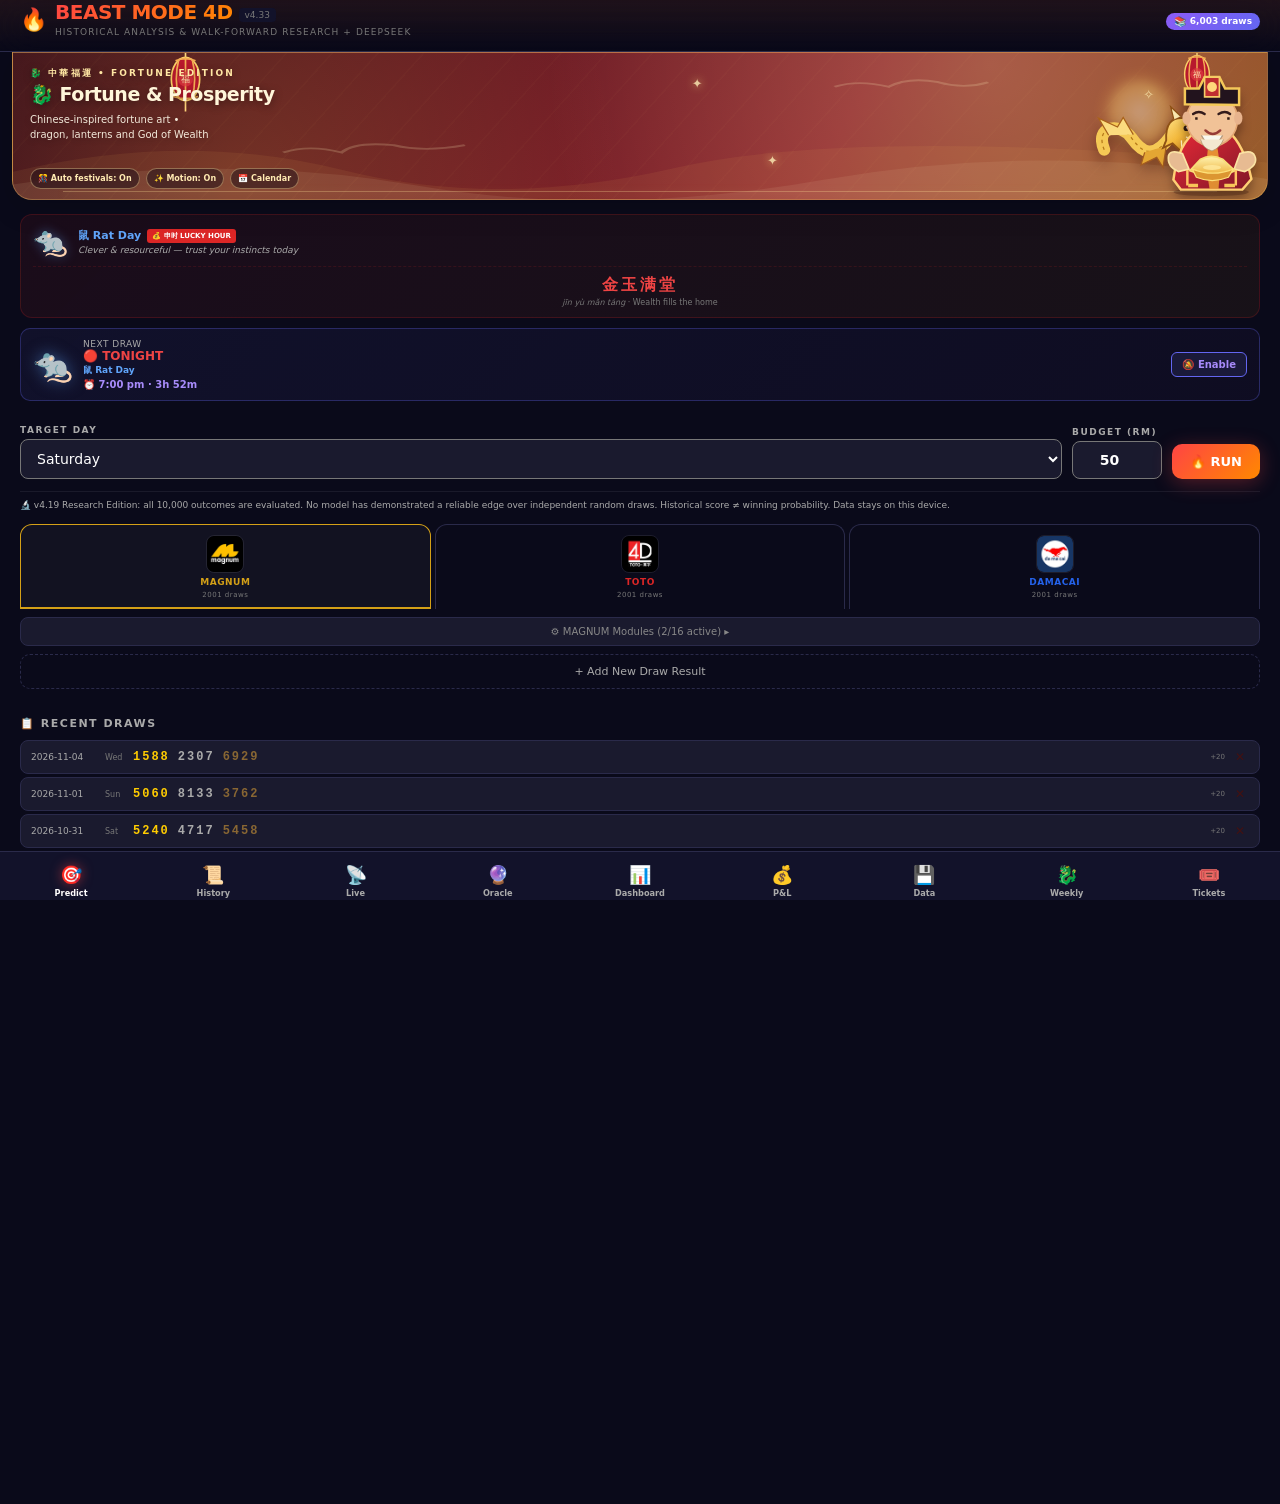
==== index.html @ c34a17ad "fix: v4.33 load modal live previews with persistent festival selection" ====
<!DOCTYPE html>
<html lang="en">
<head>
<meta charset="UTF-8">
<meta name="viewport" content="width=device-width, initial-scale=1.0, user-scalable=no">
<meta name="theme-color" content="#ff4444">
<meta name="apple-mobile-web-app-capable" content="yes">
<meta name="apple-mobile-web-app-status-bar-style" content="black-translucent">
<meta name="apple-mobile-web-app-title" content="Beast 4D">


<title>Beast Mode 4D v4.30 — Integrated Cultural Edition</title>

<style>
*{margin:0;padding:0;box-sizing:border-box;-webkit-tap-highlight-color:transparent}

/* ============================================================ */
/* THEME SYSTEM — v4.11                                          */
/* 6 themes: dark (default) + 5 fortune themes                  */
/* All themes use CSS variables for backgrounds + text          */
/* Tier/operator colors stay constant for instant recognition   */
/* ============================================================ */

:root,
body[data-theme="dark"]{
  --bg:#0a0a1a; --bg2:#12122a; --bg3:#1a1a2e; --bg4:#0a0a15;
  --border:#2a2a4a;
  --text:#fff; --text2:#e0e0f0;
  --dim:#888; --dim2:#aaa; --dim3:#777;
  --mag:#D4A017; --toto:#DC2626; --dam:#2563EB;
  --fire:linear-gradient(135deg,#ff4444,#ff8800);
  --green:#22c55e; --amber:#f59e0b;
  --shadow:0 4px 12px rgba(0,0,0,0.3);
  --header-grad:linear-gradient(180deg,rgba(255,68,68,0.1) 0%,transparent 100%);
}

/* 🔴 IMPERIAL RED & GOLD (大红大金) — most iconic Chinese fortune palette */
body[data-theme="red"]{
  --bg:#FFF8E7; --bg2:#FFEFD5; --bg3:#FFFFFF; --bg4:#FAF0DC;
  --border:#E8C892;
  --text:#2D2A26; --text2:#3D3A36;
  --dim:#5C544A; --dim2:#3D3A36; --dim3:#7A6E5A;
  --mag:#B8860B; --toto:#C8102E; --dam:#1E4FA8;
  --fire:linear-gradient(135deg,#C8102E,#D4AF37);
  --green:#1E7E3F; --amber:#B8860B;
  --shadow:0 4px 12px rgba(200,16,46,0.15);
  --header-grad:linear-gradient(180deg,rgba(200,16,46,0.12) 0%,rgba(212,175,55,0.06) 100%);
}

/* 💛 PROSPERITY GOLD (黄金富贵) — pure gold ingot wealth vibe */
body[data-theme="gold"]{
  --bg:#FAF3E3; --bg2:#F5E6C8; --bg3:#FFFFFF; --bg4:#F5EBD0;
  --border:#D4B66A;
  --text:#3D2C18; --text2:#4A3520;
  --dim:#6B5430; --dim2:#4A3520; --dim3:#8A6E3F;
  --mag:#A8860B; --toto:#C8102E; --dam:#1E4FA8;
  --fire:linear-gradient(135deg,#C9A03A,#3A7D5A);
  --green:#2D6F3F; --amber:#A8860B;
  --shadow:0 4px 12px rgba(201,160,58,0.18);
  --header-grad:linear-gradient(180deg,rgba(201,160,58,0.18) 0%,rgba(58,125,90,0.06) 100%);
}

/* 💚 JADE GARDEN (翡翠玉园) — quiet wealth, longevity, scholarly */
body[data-theme="jade"]{
  --bg:#F5F1E8; --bg2:#E8E5D4; --bg3:#FFFFFF; --bg4:#EFEBDC;
  --border:#A8B89C;
  --text:#1F2D24; --text2:#2D3D2E;
  --dim:#4A5C44; --dim2:#2D3D2E; --dim3:#6B7A60;
  --mag:#A8860B; --toto:#C8102E; --dam:#1E4FA8;
  --fire:linear-gradient(135deg,#2D7D5E,#C9A227);
  --green:#1F6F4E; --amber:#A8860B;
  --shadow:0 4px 12px rgba(45,125,94,0.15);
  --header-grad:linear-gradient(180deg,rgba(45,125,94,0.14) 0%,rgba(201,162,39,0.06) 100%);
}

/* 🌸 LUCKY PEACH (桃花运) — soft fortune, romance, harmony */
body[data-theme="peach"]{
  --bg:#FFF4EC; --bg2:#FFE4D6; --bg3:#FFFFFF; --bg4:#FFEBE0;
  --border:#F2C7B0;
  --text:#4A3528; --text2:#5C4530;
  --dim:#7A5A45; --dim2:#5C4530; --dim3:#A57C5A;
  --mag:#B8860B; --toto:#C8102E; --dam:#1E4FA8;
  --fire:linear-gradient(135deg,#E8758C,#D4AF37);
  --green:#2D6F3F; --amber:#B8860B;
  --shadow:0 4px 12px rgba(232,117,140,0.15);
  --header-grad:linear-gradient(180deg,rgba(232,117,140,0.14) 0%,rgba(212,175,55,0.06) 100%);
}

/* 🟣 ROYAL PLUM & GOLD (紫金贵气) — refined imperial luxury */
body[data-theme="plum"]{
  --bg:#FBF4E6; --bg2:#F0E5D4; --bg3:#FFFFFF; --bg4:#F5EBDC;
  --border:#C4A8B8;
  --text:#2E1F2A; --text2:#3D2A35;
  --dim:#5C4055; --dim2:#3D2A35; --dim3:#7A5C70;
  --mag:#B8860B; --toto:#C8102E; --dam:#1E4FA8;
  --fire:linear-gradient(135deg,#7B2D5E,#D4AF37);
  --green:#1F6F4E; --amber:#B8860B;
  --shadow:0 4px 12px rgba(123,45,94,0.15);
  --header-grad:linear-gradient(180deg,rgba(123,45,94,0.14) 0%,rgba(212,175,55,0.06) 100%);
}

/* ============================================================ */
/* LIGHT THEME OVERRIDES — fix inline-styled colors for legibility */
/* These rules use higher specificity to override inline styles  */
/* in light themes, where white text on white bg is unreadable.  */
/* ============================================================ */

/* For light themes: force inline white text to use --text variable */
body[data-theme="red"] [style*="color:#fff"],
body[data-theme="gold"] [style*="color:#fff"],
body[data-theme="jade"] [style*="color:#fff"],
body[data-theme="peach"] [style*="color:#fff"],
body[data-theme="plum"] [style*="color:#fff"]{
  color:var(--text)!important;
}

/* Inline dark backgrounds → light bg in light themes */
body[data-theme="red"] [style*="background:#0a0a15"],
body[data-theme="gold"] [style*="background:#0a0a15"],
body[data-theme="jade"] [style*="background:#0a0a15"],
body[data-theme="peach"] [style*="background:#0a0a15"],
body[data-theme="plum"] [style*="background:#0a0a15"],
body[data-theme="red"] [style*="background:#1a1a3a"],
body[data-theme="gold"] [style*="background:#1a1a3a"],
body[data-theme="jade"] [style*="background:#1a1a3a"],
body[data-theme="peach"] [style*="background:#1a1a3a"],
body[data-theme="plum"] [style*="background:#1a1a3a"],
body[data-theme="red"] [style*="background:#1a1a2e"],
body[data-theme="gold"] [style*="background:#1a1a2e"],
body[data-theme="jade"] [style*="background:#1a1a2e"],
body[data-theme="peach"] [style*="background:#1a1a2e"],
body[data-theme="plum"] [style*="background:#1a1a2e"]{
  background:var(--bg4)!important;
  border-color:var(--border)!important;
}

/* Card-with-button selectors that nested under inline dark bg */
body[data-theme="red"] [style*="background:#070710"],
body[data-theme="gold"] [style*="background:#070710"],
body[data-theme="jade"] [style*="background:#070710"],
body[data-theme="peach"] [style*="background:#070710"],
body[data-theme="plum"] [style*="background:#070710"],
body[data-theme="red"] [style*="background:#0d0d1a"],
body[data-theme="gold"] [style*="background:#0d0d1a"],
body[data-theme="jade"] [style*="background:#0d0d1a"],
body[data-theme="peach"] [style*="background:#0d0d1a"],
body[data-theme="plum"] [style*="background:#0d0d1a"],
body[data-theme="red"] [style*="background:#0a0a20"],
body[data-theme="gold"] [style*="background:#0a0a20"],
body[data-theme="jade"] [style*="background:#0a0a20"],
body[data-theme="peach"] [style*="background:#0a0a20"],
body[data-theme="plum"] [style*="background:#0a0a20"]{
  background:var(--bg2)!important;
}

/* Force #888 grey text to render darker on light themes (legibility) */
body[data-theme="red"] [style*="color:#888"],
body[data-theme="gold"] [style*="color:#888"],
body[data-theme="jade"] [style*="color:#888"],
body[data-theme="peach"] [style*="color:#888"],
body[data-theme="plum"] [style*="color:#888"],
body[data-theme="red"] [style*="color:#aaa"],
body[data-theme="gold"] [style*="color:#aaa"],
body[data-theme="jade"] [style*="color:#aaa"],
body[data-theme="peach"] [style*="color:#aaa"],
body[data-theme="plum"] [style*="color:#aaa"],
body[data-theme="red"] [style*="color:#ccc"],
body[data-theme="gold"] [style*="color:#ccc"],
body[data-theme="jade"] [style*="color:#ccc"],
body[data-theme="peach"] [style*="color:#ccc"],
body[data-theme="plum"] [style*="color:#ccc"]{
  color:var(--dim)!important;
}

/* Boost dim2/dim3 readability — these were too faint in dark theme too */
body[data-theme="red"] [style*="color:var(--dim2)"],
body[data-theme="gold"] [style*="color:var(--dim2)"],
body[data-theme="jade"] [style*="color:var(--dim2)"],
body[data-theme="peach"] [style*="color:var(--dim2)"],
body[data-theme="plum"] [style*="color:var(--dim2)"],
body[data-theme="red"] [style*="color:var(--dim3)"],
body[data-theme="gold"] [style*="color:var(--dim3)"],
body[data-theme="jade"] [style*="color:var(--dim3)"],
body[data-theme="peach"] [style*="color:var(--dim3)"],
body[data-theme="plum"] [style*="color:var(--dim3)"]{
  font-weight:500;
}

html,body{height:100%;background:var(--bg);color:var(--text);font-family:'Outfit',system-ui,sans-serif;overflow-x:hidden}
.mono{font-family:'JetBrains Mono','Fira Code',monospace}
::-webkit-scrollbar{width:4px}::-webkit-scrollbar-track{background:transparent}::-webkit-scrollbar-thumb{background:#333;border-radius:4px}

/* Header */
.header{padding:env(safe-area-inset-top,20px) 20px 12px;background:var(--header-grad);border-bottom:1px solid var(--border);position:sticky;top:0;z-index:50;backdrop-filter:blur(20px);-webkit-backdrop-filter:blur(20px)}
.header h1{font-size:20px;font-weight:900;letter-spacing:-0.5px;background:var(--fire);-webkit-background-clip:text;-webkit-text-fill-color:transparent;display:inline}
.header .ver{font-size:9px;color:var(--dim3);background:var(--bg2);padding:2px 6px;border-radius:4px;margin-left:6px;vertical-align:middle}
.header .sub{font-size:9px;color:var(--dim3);letter-spacing:2px;text-transform:uppercase;margin-top:2px}

/* Bottom Nav */
.bnav{position:fixed;bottom:0;left:0;right:0;display:flex;background:var(--bg2);border-top:1px solid var(--border);padding:6px 0 env(safe-area-inset-bottom,8px);z-index:60}
.bnav button{flex:1;background:none;border:none;color:var(--dim2);font-size:9px;font-family:inherit;cursor:pointer;padding:6px 0 2px;display:flex;flex-direction:column;align-items:center;gap:3px;font-weight:600;letter-spacing:0.5px}
.bnav button.active{color:var(--text)}
.bnav button .ico{font-size:20px}
.bnav button.active .ico{filter:drop-shadow(0 0 6px rgba(255,68,68,0.5))}

/* Page containers */
.page{display:none;padding:14px 20px 90px;min-height:calc(100vh - 60px)}
.page.active{display:block}

/* Common */
.section-title{font-size:11px;color:var(--dim2);text-transform:uppercase;letter-spacing:1.5px;margin:16px 0 10px;font-weight:700;display:flex;align-items:center;gap:8px}
.card{background:var(--bg3);border:1px solid var(--border);border-radius:12px;padding:14px;margin-bottom:10px}
.btn{padding:10px 18px;border-radius:10px;border:none;font-size:13px;font-weight:700;cursor:pointer;font-family:inherit;transition:all 0.15s}
.btn:active{transform:scale(0.96)}
.btn-fire{background:var(--fire);color:#fff;box-shadow:0 4px 20px rgba(255,68,68,0.3)}
.btn-outline{background:transparent;border:1px solid var(--border);color:var(--dim)}
.btn-green{background:var(--green);color:#fff}
.btn-amber{background:var(--amber);color:#000}
.btn-sm{padding:6px 12px;font-size:11px;border-radius:8px}
.badge{font-size:8px;padding:2px 5px;border-radius:3px;font-weight:700;white-space:nowrap;color:#fff;display:inline-block}
.mono-num{font-family:'JetBrains Mono',monospace;font-weight:700;letter-spacing:3px}
select,input{width:100%;padding:10px 12px;border-radius:8px;border:1px solid var(--dim3);background:var(--bg3);color:var(--text);font-size:14px;font-family:inherit}
.row{display:flex;gap:8px}
.row>*{flex:1}

/* Controls bar */
.controls{padding:12px 20px;display:flex;gap:10px;align-items:flex-end;border-bottom:1px solid #1a1a2a}
.ctrl-group{flex:1}
.ctrl-group label{font-size:9px;color:var(--dim2);text-transform:uppercase;letter-spacing:1.5px;display:block;margin-bottom:4px;font-weight:600}

/* Operator tabs */
.optabs{display:flex;padding:0 20px;gap:4px;margin-top:12px}
.optab{flex:1;padding:10px 4px 8px;border-radius:12px 12px 0 0;border:1px solid var(--border);border-bottom:none;background:transparent;color:var(--dim2);font-size:9px;font-weight:800;cursor:pointer;letter-spacing:0.5px;font-family:inherit;display:flex;flex-direction:column;align-items:center;gap:4px;transition:all 0.2s}
.optab:active{transform:scale(0.97)}
.optab.active{border-color:var(--tab-color);background:rgba(255,255,255,0.03);color:var(--tab-color);border-bottom:2px solid var(--tab-color)}
.optab .op-logo{width:38px;height:38px;border-radius:8px;display:flex;align-items:center;justify-content:center;overflow:hidden;flex-shrink:0;border:1px solid rgba(255,255,255,0.08)}
.optab .op-logo svg{width:100%;height:100%}
.optab .op-name{font-size:9px;font-weight:800;letter-spacing:0.5px}
.optab .ct{font-size:7px;color:var(--dim3);font-weight:400}

/* Draw items */
.draw-item{display:flex;align-items:center;gap:6px;padding:7px 10px;background:var(--bg3);border-radius:8px;border:1px solid var(--border);margin-bottom:3px;font-size:11px}
.draw-item .dt{color:var(--dim2);font-size:9px;width:68px;flex-shrink:0}
.draw-item .dy{color:var(--dim3);font-size:8px;width:22px;flex-shrink:0}
.draw-item .nums{display:flex;gap:8px}
.draw-item .nums span{font-family:'JetBrains Mono',monospace;font-weight:700;letter-spacing:2px;font-size:12px}
.draw-item .p1{color:#ffcc00}.draw-item .p2{color:#aaa}.draw-item .p3{color:#886633}
.draw-item .extra{font-size:7px;color:var(--dim3);margin-left:auto}
.draw-item .xbtn{background:none;border:none;color:#441111;font-size:12px;cursor:pointer;padding:2px 4px}

/* Prediction cards */
.pred{background:var(--bg3);border:1px solid var(--border);border-radius:12px;padding:10px 12px;margin-bottom:6px;display:flex;align-items:center;gap:10px;cursor:pointer;transition:all 0.15s;position:relative;overflow:hidden}
.pred:active{transform:scale(0.98)}
.pred.top::before{content:'';position:absolute;left:0;top:0;bottom:0;width:3px;background:var(--accent)}
.pred .rk{width:26px;height:26px;border-radius:50%;display:flex;align-items:center;justify-content:center;font-size:10px;font-weight:700;flex-shrink:0}
.pred .rk.t{color:#fff}.pred .rk.n{background:#2a2a3a;color:#888}
.pred .nm{font-family:'JetBrains Mono',monospace;font-size:24px;font-weight:800;letter-spacing:4px}
.pred .sc{margin-left:auto;text-align:right}
.pred .sc .l{font-size:8px;color:var(--dim3)}.pred .sc .v{font-size:13px;font-weight:700}
.perms-row{padding:4px 10px 4px 48px;font-size:10px;color:var(--dim2);font-family:'JetBrains Mono',monospace}
.perms-row span{margin-right:8px;color:#aaa}
.conf-bar{height:3px;border-radius:2px;background:#1a1a2e;margin-top:3px;overflow:hidden;width:100px}
.conf-bar .fill{height:100%;border-radius:2px}

/* Dashboard */
.stat-grid{display:grid;grid-template-columns:1fr 1fr;gap:10px}
.stat-card{background:var(--bg3);border:1px solid var(--border);border-radius:12px;padding:14px;text-align:center}
.stat-card .num{font-size:28px;font-weight:900;font-family:'JetBrains Mono',monospace}
.stat-card .lbl{font-size:9px;color:var(--dim2);text-transform:uppercase;letter-spacing:1px;margin-top:4px}
.stat-big{grid-column:span 2}

/* History items */
.hist-item{background:var(--bg3);border:1px solid var(--border);border-radius:12px;padding:12px;margin-bottom:8px}
.hist-header{display:flex;justify-content:space-between;align-items:center;margin-bottom:8px}
.hist-date{font-size:12px;font-weight:700}
.hist-target{font-size:10px;color:var(--dim2)}
.hist-nums{display:flex;flex-wrap:wrap;gap:4px}
.hist-num{font-family:'JetBrains Mono',monospace;font-size:12px;padding:3px 8px;border-radius:6px;background:var(--bg2);border:1px solid var(--border);color:var(--text);font-weight:700;letter-spacing:2px}
.hist-num.hit{background:#22c55e20;border-color:#22c55e;color:#22c55e}
.hist-num.perm-hit{background:#f5920020;border-color:#f59200;color:#f59200}
.hist-num.miss{opacity:0.5}

/* Module weights */
.weight-bar{display:flex;align-items:center;gap:8px;margin-bottom:6px;font-size:11px}
.weight-bar .name{width:120px;color:var(--dim);font-size:10px}
.weight-bar .bar{flex:1;height:8px;background:#1a1a2e;border-radius:4px;overflow:hidden}
.weight-bar .bar .fill{height:100%;border-radius:4px;transition:width 0.4s}
.weight-bar .val{width:35px;text-align:right;font-weight:700;font-size:10px;color:var(--dim)}

/* Modal */
.modal-bg{position:fixed;inset:0;background:rgba(0,0,0,0.85);display:none;align-items:center;justify-content:center;z-index:200;padding:16px}
.modal-bg.show{display:flex}
.modal{background:var(--bg2);border-radius:16px;padding:22px;width:100%;max-width:440px;border:1px solid var(--border);max-height:85vh;overflow-y:auto}
.modal h3{font-size:16px;margin-bottom:16px;font-weight:800}
.modal label{font-size:9px;color:var(--dim2);display:block;margin-bottom:3px;text-transform:uppercase;letter-spacing:1px;font-weight:600}
.modal .field{margin-bottom:10px}
.modal .num-in{font-family:'JetBrains Mono',monospace;text-align:center;letter-spacing:4px;font-size:18px;font-weight:700}
.modal .actions{display:flex;gap:8px;margin-top:12px}
.modal .actions button{flex:1}

/* Analysis boxes */
.analysis-grid{display:grid;grid-template-columns:1fr 1fr;gap:8px;margin-top:10px}
.abox{background:var(--bg3);border-radius:10px;padding:10px;border:1px solid var(--border)}
.abox .t{font-size:8px;color:var(--dim2);margin-bottom:6px;font-weight:700;text-transform:uppercase;letter-spacing:1px}
.abox .i{font-size:10px;margin-bottom:2px}
.abox .hot{color:#ff8800}.abox .up{color:#44ff88}.abox .info{color:#aaa}

/* Toast */
.toast{position:fixed;top:20px;left:50%;transform:translateX(-50%);background:#22c55e;color:#fff;padding:10px 20px;border-radius:10px;font-size:13px;font-weight:700;z-index:300;display:none;box-shadow:0 4px 20px rgba(34,197,94,0.3)}
.toast.show{display:block;animation:fadeInOut 2.5s ease}
@keyframes fadeInOut{0%{opacity:0;transform:translateX(-50%) translateY(-10px)}10%{opacity:1;transform:translateX(-50%) translateY(0)}80%{opacity:1}100%{opacity:0}}

/* Red envelope celebration */
.hongbao-overlay{position:fixed;top:0;left:0;right:0;bottom:0;pointer-events:none;z-index:500;overflow:hidden;display:none}
.hongbao-overlay.show{display:block}
.hongbao{position:absolute;top:-80px;font-size:40px;animation:hongbaoFall linear infinite;filter:drop-shadow(0 4px 8px rgba(0,0,0,0.4))}
@keyframes hongbaoFall{0%{transform:translateY(0) rotate(0deg);opacity:1}100%{transform:translateY(110vh) rotate(360deg);opacity:0.9}}
.coin{position:absolute;top:-40px;font-size:28px;animation:coinFall linear infinite}
@keyframes coinFall{0%{transform:translateY(0) rotate(0deg);opacity:1}100%{transform:translateY(110vh) rotate(720deg);opacity:0}}
.celebration-msg{position:fixed;top:40%;left:50%;transform:translate(-50%,-50%);z-index:600;background:linear-gradient(135deg,#dc2626,#f59e0b);color:#fff;padding:20px 40px;border-radius:16px;font-size:22px;font-weight:900;letter-spacing:2px;box-shadow:0 20px 60px rgba(220,38,38,0.5),0 0 40px rgba(245,158,11,0.3);border:2px solid #fbbf24;text-align:center;display:none;animation:celebPop 0.5s cubic-bezier(0.175,0.885,0.32,1.275)}
.celebration-msg.show{display:block}
@keyframes celebPop{0%{transform:translate(-50%,-50%) scale(0.5);opacity:0}50%{transform:translate(-50%,-50%) scale(1.1)}100%{transform:translate(-50%,-50%) scale(1);opacity:1}}

/* Oracle jar spin animation (mimics Magnum Pudu live draw) */
.oracle-jar{width:58px;height:70px;background:linear-gradient(180deg,#1e1b4b,#312e81);border:2px solid #8b5cf6;border-radius:10px 10px 20px 20px;display:flex;align-items:center;justify-content:center;font-family:monospace;font-size:32px;font-weight:900;color:#c084fc;box-shadow:inset 0 2px 8px rgba(0,0,0,0.5),0 4px 12px rgba(139,92,246,0.3);position:relative;overflow:hidden;transition:all 0.3s}
.oracle-jar::before{content:'';position:absolute;top:-4px;left:-2px;right:-2px;height:8px;background:linear-gradient(90deg,#fbbf24,#f59e0b,#fbbf24);border-radius:4px;box-shadow:0 2px 4px rgba(0,0,0,0.4)}
.oracle-jar.jar-locked{background:linear-gradient(180deg,#7c2d12,#dc2626);border-color:#fbbf24;color:#fde047;box-shadow:inset 0 2px 8px rgba(0,0,0,0.5),0 0 20px rgba(251,191,36,0.6);transform:scale(1.05);animation:jarLock 0.4s ease}
@keyframes jarLock{0%{transform:scale(1.2) rotate(10deg)}50%{transform:scale(0.95) rotate(-5deg)}100%{transform:scale(1.05) rotate(0deg)}}

/* Learning indicator */
.learning-badge{display:inline-flex;align-items:center;gap:4px;font-size:9px;background:linear-gradient(135deg,#8b5cf6,#6366f1);color:#fff;padding:3px 8px;border-radius:10px;font-weight:700}
.learning-badge::before{content:'📚';font-size:10px}

.add-btn{width:100%;padding:10px;border-radius:10px;border:1px dashed var(--border);background:transparent;color:var(--dim2);font-size:11px;cursor:pointer;margin-bottom:12px;font-family:inherit}
.toggle-btn{width:100%;padding:8px;margin-top:8px;border-radius:8px;border:1px solid var(--border);background:var(--bg3);color:var(--dim);font-size:10px;cursor:pointer;font-family:inherit}

/* Scored Permutations */
.sperm{display:flex;align-items:center;gap:6px;padding:4px 10px 4px 48px;font-size:11px}
.sperm .pn{font-family:'JetBrains Mono',monospace;font-weight:700;letter-spacing:2px;color:#ccc;font-size:13px}
.sperm .ps{font-size:9px;color:var(--dim2);background:#1a1a2e;padding:2px 6px;border-radius:4px}
.sperm .ptag{font-size:7px;padding:1px 4px;border-radius:3px;font-weight:700;color:#fff}

/* Buy List */
.buy-section{background:linear-gradient(135deg,rgba(255,68,68,0.05),rgba(255,136,0,0.05));border:1px solid #332211;border-radius:14px;padding:16px;margin-top:16px}
.buy-section h3{font-size:14px;font-weight:800;margin-bottom:12px;display:flex;align-items:center;gap:8px}
.buy-op{margin-bottom:14px}
.buy-op .op-header{font-size:12px;font-weight:800;margin-bottom:6px;padding-left:4px;display:flex;align-items:center;gap:6px}
.buy-op .op-header .dot{width:10px;height:10px;border-radius:50%;flex-shrink:0}
.buy-row{display:flex;align-items:center;gap:8px;padding:6px 10px;background:var(--bg3);border-radius:8px;margin-bottom:4px;font-size:11px}
.buy-row .bnum{font-family:'JetBrains Mono',monospace;font-weight:800;letter-spacing:3px;font-size:15px}
.buy-row .btype{font-size:8px;color:var(--dim2);background:#1a1a2e;padding:2px 6px;border-radius:4px}
.buy-row .btag{font-size:7px;padding:1px 4px;border-radius:3px;font-weight:700;color:#fff;background:#555}
.buy-row .bamt{margin-left:auto;font-weight:700;font-size:12px}
.buy-total{display:flex;justify-content:space-between;padding:10px;background:#1a1a2e;border-radius:8px;margin-top:8px;font-weight:800}

/* Migration/Recycling alerts */
.alert-box{background:linear-gradient(135deg,rgba(99,102,241,0.1),rgba(139,92,246,0.1));border:1px solid #3333aa;border-radius:10px;padding:10px;margin-bottom:8px}

/* Module Toggle Switches */
.mod-toggles{background:var(--bg3);border:1px solid var(--border);border-radius:12px;padding:12px;margin-bottom:12px}
.mod-toggles .mt-title{font-size:10px;font-weight:700;color:var(--dim);text-transform:uppercase;letter-spacing:1px;margin-bottom:8px;display:flex;align-items:center;gap:6px}
.mod-row{display:flex;align-items:center;justify-content:space-between;padding:6px 0;border-bottom:1px solid #1a1a2e}
.mod-row:last-child{border-bottom:none}
.mod-row .mod-name{font-size:11px;color:var(--dim)}
.mod-row .mod-name.on{color:var(--text)}
.toggle{position:relative;width:38px;height:20px;flex-shrink:0}
.toggle input{opacity:0;width:0;height:0}
.toggle .slider{position:absolute;cursor:pointer;inset:0;background:#333;border-radius:20px;transition:0.2s}
.toggle .slider::before{content:'';position:absolute;width:16px;height:16px;left:2px;bottom:2px;background:#888;border-radius:50%;transition:0.2s}
.toggle input:checked+.slider{background:var(--green)}
.toggle input:checked+.slider::before{transform:translateX(18px);background:#fff}

/* Auto-fetch UI */
.fetch-bar{display:flex;gap:6px;margin-bottom:10px;align-items:flex-end}
.fetch-bar .ctrl-group{flex:1}
.fetch-btn{padding:10px 14px;border-radius:8px;border:none;background:linear-gradient(135deg,#6366f1,#8b5cf6);color:#fff;font-size:11px;font-weight:700;cursor:pointer;font-family:inherit;white-space:nowrap}
.fetch-btn:active{transform:scale(0.96)}
.fetch-btn:disabled{background:#333;color:#666}
.fetch-status{font-size:9px;padding:6px 10px;border-radius:6px;margin-bottom:8px}
.fetch-status.loading{background:rgba(99,102,241,0.1);color:#8b5cf6;border:1px solid #3333aa}
.fetch-status.success{background:rgba(34,197,94,0.1);color:var(--green);border:1px solid #226633}
.fetch-status.error{background:rgba(220,38,38,0.1);color:var(--toto);border:1px solid #662222}
.dup-warn{background:rgba(245,158,11,0.1);border:1px solid #665511;border-radius:8px;padding:8px 10px;font-size:10px;color:var(--amber);margin-bottom:8px;display:flex;align-items:center;gap:6px}
.alert-box .at{font-size:10px;font-weight:700;color:#8b5cf6;margin-bottom:4px;text-transform:uppercase;letter-spacing:1px}
.alert-box .ai{font-size:11px;color:#ccc;margin-bottom:3px;display:flex;align-items:center;gap:6px}
.alert-box .ai .anum{font-family:'JetBrains Mono',monospace;font-weight:700;letter-spacing:2px;color:#fff}
.alert-box .arrow{color:#8b5cf6;font-weight:700}
</style>
<script>
// 🎨 Apply saved theme INSTANTLY before body renders (so splash transition matches)
(function(){
  try {
    var savedTheme = localStorage.getItem('b4d_theme') || 'dark';
    document.documentElement.setAttribute('data-theme', savedTheme);
    // Also update meta theme-color so OS chrome (status bar etc.) matches
    var bgColors = {
      dark:'#0a0a1a', red:'#FFF8E7', gold:'#FAF3E3',
      jade:'#F5F1E8', peach:'#FFF4EC', plum:'#FBF4E6'
    };
    var bgColor = bgColors[savedTheme] || '#0a0a1a';
    var meta = document.createElement('meta');
    meta.name = 'theme-color';
    meta.content = bgColor;
    document.head.appendChild(meta);
    // Also apply background to html immediately to avoid white-flash
    document.documentElement.style.backgroundColor = bgColor;
  } catch(e) {}
})();
</script>

<style id="b4d-integrated-festival-style">
/* Built-in cultural and motion artwork, works offline. Preserves user-selected base theme. */
:root{--f-bright:#f9cd67;--f-aura:#a52227;--f-deep:#290c20}
#b4d-festival-scene{position:relative;isolation:isolate;height:148px;margin:0 12px 0;overflow:hidden;border:1px solid rgba(250,201,108,.48);border-radius:0 0 20px 20px;background:linear-gradient(123deg,var(--f-deep),var(--f-aura) 65%,#8e511f);color:#fff9e9;box-shadow:0 8px 30px rgba(0,0,0,.16);z-index:1;transition:height .25s ease,border-radius .25s ease}
#b4d-festival-scene:before{content:"";position:absolute;inset:0;background:radial-gradient(circle at 78% 8%,rgba(255,235,170,.24),transparent 45%),radial-gradient(circle at 18% 90%,rgba(255,188,58,.17),transparent 37%),repeating-linear-gradient(132deg,transparent 0 32px,rgba(252,197,97,.025) 33px 34px);pointer-events:none}
#b4d-festival-scene:after{content:"";position:absolute;left:4%;right:4%;bottom:7px;border-bottom:1px solid rgba(255,225,150,.30);box-shadow:0 2px 9px rgba(255,223,133,.25);pointer-events:none}
#b4d-festival-scene .b4d-fest-text{position:absolute;left:17px;top:14px;width:calc(100% - 172px);max-width:370px;z-index:3;text-shadow:0 2px 9px rgba(0,0,0,.38)}
#b4d-festival-scene .b4d-fest-eyebrow{font-size:9px;text-transform:uppercase;letter-spacing:2.1px;color:#ffe7a4;font-weight:800;margin-bottom:4px}
#b4d-festival-scene .b4d-fest-title{font-size:19px;letter-spacing:-.5px;font-weight:900;line-height:1.15;color:#fff6da}
#b4d-festival-scene .b4d-fest-desc{font-size:10px;line-height:1.5;opacity:.93;max-width:180px;margin-top:6px}
#b4d-festival-scene .b4d-fest-ctrl{position:absolute;bottom:13px;left:17px;display:flex;gap:6px;z-index:6}
#b4d-festival-scene .b4d-fest-button{cursor:pointer;background:rgba(19,8,20,.47);color:#ffeab2;border:1px solid rgba(255,218,151,.42);padding:5px 9px;border-radius:30px;font-size:9px;font-family:inherit;font-weight:750;backdrop-filter:blur(6px)}
#b4d-festival-scene .b4d-fest-button:focus-visible{outline:2px solid #ffe095;outline-offset:2px}
#b4d-festival-scene .b4d-fest-moon{position:absolute;border-radius:50%;width:90px;height:90px;right:82px;top:14px;background:radial-gradient(circle,#fff3cf 0,#f4c96e 40%,rgba(248,184,74,.18) 58%,transparent 72%);opacity:.40;filter:blur(3px)}
#b4d-festival-scene .b4d-fest-landscape{position:absolute;inset:0;pointer-events:none;opacity:.50}
#b4d-festival-scene .b4d-fest-lantern{position:absolute;top:-9px;left:12%;height:70px;width:45px;transform-origin:top center;animation:b4d-lantern-swing 4.8s ease-in-out infinite alternate;z-index:2}
#b4d-festival-scene .b4d-fest-lantern.two{left:auto;right:4%;height:61px;width:40px;animation-delay:-1.9s}
#b4d-festival-scene .b4d-fest-dragon{position:absolute;right:66px;top:48px;width:105px;height:71px;z-index:3;filter:drop-shadow(0 7px 7px rgba(37,2,0,.32));animation:b4d-dragon-fly 6.5s ease-in-out infinite}
#b4d-festival-scene .b4d-fest-caishen{position:absolute;right:3px;bottom:2px;width:104px;height:124px;z-index:4;filter:drop-shadow(0 7px 5px rgba(20,0,0,.33));animation:b4d-caishen-float 3.5s ease-in-out infinite}
#b4d-festival-scene .b4d-fest-glint{position:absolute;font-size:13px;color:#fff2b9;z-index:2;opacity:.8;text-shadow:0 0 9px #ffe37e;animation:b4d-glint 3.5s ease-in-out infinite}
#b4d-festival-scene .b4d-fest-glint.a{right:45%;top:16%}
#b4d-festival-scene .b4d-fest-glint.b{right:9%;top:23%;animation-delay:-1.2s}
#b4d-festival-scene .b4d-fest-glint.c{right:39%;bottom:21%;animation-delay:-2.4s}
#b4d-festival-scene .b4d-fest-float{position:absolute;left:0;top:0;pointer-events:none;z-index:8;font-size:23px;filter:drop-shadow(0 2px 4px #4b1b1b);animation:b4d-fortune-burst 1500ms cubic-bezier(.20,.68,.2,1) both;--dx:0px;--dy:-90px}
#b4d-festival-scene.b4d-fest-collapsed{height:54px;border-radius:0 0 15px 15px}
#b4d-festival-scene.b4d-fest-collapsed .b4d-fest-desc,#b4d-festival-scene.b4d-fest-collapsed .b4d-fest-ctrl,#b4d-festival-scene.b4d-fest-collapsed .b4d-fest-lantern{display:none}
#b4d-festival-scene.b4d-fest-collapsed .b4d-fest-title{font-size:14px}
#b4d-festival-scene.b4d-fest-collapsed .b4d-fest-text{top:9px}
#b4d-festival-scene.b4d-fest-collapsed .b4d-fest-dragon{width:80px;height:52px;top:1px;right:74px}
#b4d-festival-scene.b4d-fest-collapsed .b4d-fest-caishen{width:57px;height:69px;bottom:-12px}
#b4d-festival-scene[data-motion="off"] *,#b4d-festival-scene[data-motion="off"] *:before{animation:none!important;transition:none!important}
body[data-festival="deepavali"]{--f-deep:#230d3d;--f-aura:#83325c;--f-bright:#ffb452}
body[data-festival="raya"]{--f-deep:#073c37;--f-aura:#178970;--f-bright:#c5edbf}
body[data-festival="cny"]{--f-deep:#390b1a;--f-aura:#a71b27;--f-bright:#ffce6e}
body[data-festival="merdeka"],body[data-festival="malaysiaday"]{--f-deep:#061c42;--f-aura:#3356a2;--f-bright:#ffcf3a}
body[data-festival="christmas"]{--f-deep:#103d3c;--f-aura:#126c53;--f-bright:#f6c660}
body[data-festival="chinese"]{--f-deep:#3a0e1b;--f-aura:#8e242c;--f-bright:#ffd06e}
body[data-festival="deepavali"] .header{background:linear-gradient(180deg,rgba(149,67,133,.15),transparent)}
body[data-festival="raya"] .header{background:linear-gradient(180deg,rgba(38,153,118,.15),transparent)}
body[data-festival="cny"] .header,body[data-festival="chinese"] .header{background:linear-gradient(180deg,rgba(183,80,33,.12),transparent)}
body[data-festival="merdeka"] .header,body[data-festival="malaysiaday"] .header{background:linear-gradient(180deg,rgba(58,102,177,.16),transparent)}
body[data-festival="christmas"] .header{background:linear-gradient(180deg,rgba(29,137,87,.13),transparent)}
@keyframes b4d-dragon-fly{0%,100%{transform:translate(0,0) rotate(-2deg)}50%{transform:translate(-18px,-8px) rotate(3deg)}}
@keyframes b4d-caishen-float{0%,100%{transform:translateY(0) rotate(-2deg)}50%{transform:translateY(-8px) rotate(2deg)}}
@keyframes b4d-lantern-swing{from{transform:rotate(-8deg)}to{transform:rotate(7deg)}}
@keyframes b4d-glint{0%,100%{opacity:.15;transform:scale(.5)}50%{opacity:1;transform:scale(1.45)}}
@keyframes b4d-fortune-burst{0%{opacity:0;transform:translate3d(0,0,0) scale(.5) rotate(0)}18%{opacity:1}100%{opacity:0;transform:translate3d(var(--dx),var(--dy),0) scale(1.2) rotate(55deg)}}
#pgWeekly .wk-title small{white-space:nowrap;font-size:8px!important;letter-spacing:0;display:inline-block} .header .sub{letter-spacing:1.1px;line-height:1.45}
@media (max-width:370px){#b4d-festival-scene .b4d-fest-title{font-size:17px}#b4d-festival-scene .b4d-fest-desc{font-size:9px;max-width:175px}#b4d-festival-scene .b4d-fest-dragon{width:93px;right:59px}#b4d-festival-scene .b4d-fest-caishen{width:96px;right:-6px}}
@media (prefers-reduced-motion:reduce){#b4d-festival-scene *,#b4d-festival-scene *:before{animation:none!important;transition:none!important}}
</style>

<link rel="stylesheet" href="./festive-engine-v432.css?v=433">
</head>
<body>

<div class="header">
  <div style="display:flex;align-items:center;gap:8px">
    <span style="font-size:22px">🔥</span>
    <div>
      <h1>BEAST MODE 4D</h1><span class="ver">v4.33</span>
      <div class="sub">Historical Analysis & Walk-Forward Research + DeepSeek</div>
    </div>
    <div style="margin-left:auto" id="learningBadge"></div>
  </div>
</div>


<!-- v4.30 Integrated Cultural Edition: these vectors and animations are fully embedded -->
<section id="b4d-festival-scene" data-motion="on" aria-label="Seasonal Malaysian celebration artwork">
  <div class="b4d-fest-landscape"><svg viewBox="0 0 580 160" preserveAspectRatio="none" width="100%" height="100%" aria-hidden="true"><path d="M0 130Q80 85 152 128T306 126T580 120V160H0Z" fill="#f5b85e" opacity=".16"/><path d="M0 144Q98 109 186 145T375 139T580 138V160H0Z" fill="#fbe2aa" opacity=".2"/><g fill="none" stroke="#fff1bb" stroke-width="2" opacity=".4"><path d="M125 109q12-9 27 0q6-12 24-8q14 8 33 0"/><path d="M380 37q11-8 25 0q9-11 23-5q12 8 23 0"/></g></svg></div><div class="b4d-fest-moon" aria-hidden="true"></div>
  <div class="b4d-fest-lantern"><svg viewBox="0 0 50 84" aria-hidden="true" width="100%" height="100%"><path d="M25 0 V17" stroke="#f8d47c" stroke-width="2"/><ellipse cx="25" cy="42" rx="17" ry="26" fill="#b8192d" stroke="#f9cf67" stroke-width="2"/><path d="M13 20Q25 15 37 20 M10 63Q25 68 40 63 M25 16V68 M17 18Q11 42 17 65 M33 18Q39 42 33 65" fill="none" stroke="#f3ad53" stroke-width="2"/><path d="M25 68v13" stroke="#ffd47b" stroke-width="2"/><circle cx="25" cy="42" r="9" fill="#df3b42" opacity=".7"/><text x="25" y="46" fill="#ffefb5" font-size="11" text-anchor="middle" font-family="serif">福</text></svg></div><div class="b4d-fest-lantern two"><svg viewBox="0 0 50 84" aria-hidden="true" width="100%" height="100%"><path d="M25 0 V17" stroke="#f8d47c" stroke-width="2"/><ellipse cx="25" cy="42" rx="17" ry="26" fill="#b8192d" stroke="#f9cf67" stroke-width="2"/><path d="M13 20Q25 15 37 20 M10 63Q25 68 40 63 M25 16V68 M17 18Q11 42 17 65 M33 18Q39 42 33 65" fill="none" stroke="#f3ad53" stroke-width="2"/><path d="M25 68v13" stroke="#ffd47b" stroke-width="2"/><circle cx="25" cy="42" r="9" fill="#df3b42" opacity=".7"/><text x="25" y="46" fill="#ffefb5" font-size="11" text-anchor="middle" font-family="serif">福</text></svg></div>
  <div class="b4d-fest-dragon"><svg viewBox="0 0 166 108" aria-hidden="true" width="100%" height="100%"><defs><linearGradient id="b4d-dragon-grad" x1="0" y1="0" x2=".9" y2="1"><stop stop-color="#ffe38c"/><stop offset=".53" stop-color="#f3b93c"/><stop offset="1" stop-color="#bb731c"/></linearGradient></defs><path d="M13 75C-3 36 39 32 56 56S91 91 119 52" fill="none" stroke="#f5c955" stroke-width="19" stroke-linecap="round"/><path d="M13 75C-3 36 39 32 56 56S91 91 119 52" fill="none" stroke="#b67a19" stroke-width="2" stroke-dasharray="5 6"/><path d="M20 52L4 25 34 39 43 24 59 51" fill="#fbdc7f" stroke="#a9621a" stroke-width="2"/><path d="M77 79l-6 20 25-12 10 16 5-34" fill="#e4a633" stroke="#a35c20" stroke-width="2"/><path d="M111 60Q109 22 139 25Q157 25 160 45Q160 57 143 60L135 78L121 65L106 72Z" fill="url(#b4d-dragon-grad)" stroke="#8e5114" stroke-width="3"/><path d="M123 27l-5-20 16 15m6 2L157 4l-5 26" fill="#fbe9b0" stroke="#8e5114" stroke-width="2"/><circle cx="143" cy="41" r="4.5" fill="#2e1b14"/><circle cx="144" cy="40" r="1.4" fill="#fff"/><path d="M143 55q15 9 21-2m-29 8l1 17m8-17 10 10" fill="none" stroke="#fff0c1" stroke-width="2" stroke-linecap="round"/><path d="M152 50l11-4" stroke="#ba451b" stroke-width="3"/></svg></div><div class="b4d-fest-caishen"><svg viewBox="0 0 118 151" aria-hidden="true" width="100%" height="100%"><defs><linearGradient id="b4d-robe" x1="0" y1="0" x2="1" y2="1"><stop stop-color="#e72a37"/><stop offset="1" stop-color="#801627"/></linearGradient><linearGradient id="b4d-ingot" x1="0" y1="0" x2="0" y2="1"><stop stop-color="#fff3b0"/><stop offset="1" stop-color="#ecad34"/></linearGradient></defs><ellipse cx="58" cy="145" rx="46" ry="5" fill="#2c0c0a" opacity=".26"/><path d="M42 70Q18 83 12 130L21 142H96L107 129Q98 87 78 70Z" fill="url(#b4d-robe)" stroke="#ffcf74" stroke-width="3"/><path d="M60 74Q48 96 56 141H67Q71 97 60 74Z" fill="#f6b335" opacity=".75"/><path d="M18 120Q4 114 6 101Q8 93 23 98L31 117Z" fill="#e7bb92" stroke="#fbe3a4" stroke-width="2"/><path d="M99 120q17-8 12-19Q108 93 93 98L86 117Z" fill="#e7bb92" stroke="#fbe3a4" stroke-width="2"/><ellipse cx="59" cy="57" rx="31" ry="32" fill="#f1c297" stroke="#e5a774" stroke-width="2"/><ellipse cx="28" cy="55" rx="5" ry="8" fill="#e8b38d"/><ellipse cx="91" cy="55" rx="5" ry="8" fill="#e8b38d"/><path d="M26 38L26 19 43 19 50 5H68L75 19H92V39Z" fill="#22131d" stroke="#f4c859" stroke-width="3"/><path d="M50 5h18v24H50Z" fill="#bf2e30" stroke="#f5cc68" stroke-width="2"/><circle cx="59" cy="17" r="6" fill="#ffd77b"/><path d="M36 50q7-5 14 0m17 0q8-5 14 0" fill="none" stroke="#331b1b" stroke-width="3" stroke-linecap="round"/><path d="M40 54v3m39-3v3" stroke="#311b14" stroke-width="3"/><path d="M51 70q9 9 18 0" fill="none" stroke="#963b36" stroke-width="3" stroke-linecap="round"/><path d="M46 76q13 24 26 0" fill="#f8f7ee" stroke="#b49a7d" stroke-width="1.5"/><path d="M45 81q3 11 14 14Q69 91 73 81" fill="#f3e9d0" stroke="#ae9570" stroke-width="1"/><path d="M45 105Q58 98 72 105L87 119Q63 131 32 119Z" fill="url(#b4d-ingot)" stroke="#f8de78" stroke-width="2"/><path d="M35 117q25 10 50 0l-6 10q-20 8-39 0Z" fill="#dc9631" stroke="#fddf78" stroke-width="1.5"/><ellipse cx="59" cy="115" rx="11" ry="3" fill="#ffe99e" opacity=".8"/><path d="M29 137v-19m59 19v-19" stroke="#ffc464" stroke-width="3"/><path d="M30 137h12m45 0H74" stroke="#f7c658" stroke-width="4"/></svg></div>
  <span class="b4d-fest-glint a" aria-hidden="true">✦</span><span class="b4d-fest-glint b" aria-hidden="true">✧</span><span class="b4d-fest-glint c" aria-hidden="true">✦</span>
  <div class="b4d-fest-text"><div class="b4d-fest-eyebrow" id="b4d-fest-kicker">BEAST MODE • FESTIVE EDITION</div><div class="b4d-fest-title" id="b4d-fest-title">Fortune & Prosperity</div><div class="b4d-fest-desc" id="b4d-fest-desc">Animated celebration artwork, with seasonal Malaysian festival themes.</div></div>
  <div class="b4d-fest-ctrl"><button type="button" id="b4d-fest-mode" class="b4d-fest-button" aria-label="Toggle automatic festival artwork">🎊 Auto festivals: On</button><button type="button" id="b4d-fest-motion" class="b4d-fest-button" aria-label="Toggle decorative animations">✨ Motion: On</button></div>
</section>

<!-- Pages -->
<div class="page active" id="pgPredict"></div>
<div class="page" id="pgHistory"></div>
<div class="page" id="pgLive"></div>
<div class="page" id="pgOracle"></div>
<div class="page" id="pgDashboard"></div>
<div class="page" id="pgPnl"></div>
<div class="page" id="pgData"></div>
<div class="page" id="pgWeekly"></div>
<div class="page" id="pgTickets"></div>

<!-- Bottom Nav -->
<div class="bnav">
  <button class="active" onclick="navTo('Predict')"><span class="ico">🎯</span>Predict</button>
  <button onclick="navTo('History')"><span class="ico">📜</span>History</button>
  <button onclick="navTo('Live')"><span class="ico">📡</span>Live</button>
  <button onclick="navTo('Oracle')"><span class="ico">🔮</span>Oracle</button>
  <button onclick="navTo('Dashboard')"><span class="ico">📊</span>Dashboard</button>
  <button onclick="navTo('Pnl')"><span class="ico">💰</span>P&L</button>
  <button onclick="navTo('Data')"><span class="ico">💾</span>Data</button>
<button onclick="navTo('Weekly')"><span class="ico">🐉</span>Weekly</button>
<button onclick="navTo('Tickets')"><span class="ico">🎟️</span>Tickets</button>
</div>

<!-- Add Draw Modal (Enhanced with Auto-Fetch) -->
<div class="modal-bg" id="modalAdd">
  <div class="modal" onclick="event.stopPropagation()">
    <h3 id="modalAddTitle">Add Draw</h3>
    
    <div style="background:linear-gradient(135deg,rgba(99,102,241,0.08),rgba(139,92,246,0.05));border:1px solid #3333aa;border-radius:10px;padding:12px;margin-bottom:14px">
      <div style="font-size:10px;font-weight:700;color:#8b5cf6;margin-bottom:8px">⚡ AUTO-FETCH FROM WEB</div>
      <div class="fetch-bar">
        <div class="ctrl-group"><label>Date</label><input type="date" id="fetchDate"></div>
        <button class="fetch-btn" id="fetchBtn" onclick="autoFetchResults()">⚡ Fetch</button>
      </div>
      <div id="fetchStatus"></div>
      <div style="font-size:8px;color:var(--dim3)">Auto-fills from 4D results websites. Select date & tap Fetch.</div>
    </div>
    
    <div style="font-size:9px;color:var(--dim3);text-align:center;margin-bottom:10px">— or enter manually —</div>
    
    <div class="field"><label>Date</label><input type="date" id="mDate"></div>
    <div class="field"><label>Day</label>
      <select id="mDay"><option value="Sat">Saturday</option><option value="Sun">Sunday</option><option value="Wed">Wednesday</option><option value="Tue">Tuesday (Special)</option></select>
    </div>
    <div class="field"><label>Top 3 Prizes</label>
      <div class="row">
        <div><div style="font-size:8px;color:var(--dim3)">1st</div><input class="num-in" id="mP1" maxlength="4" placeholder="0000" inputmode="numeric"></div>
        <div><div style="font-size:8px;color:var(--dim3)">2nd</div><input class="num-in" id="mP2" maxlength="4" placeholder="0000" inputmode="numeric"></div>
        <div><div style="font-size:8px;color:var(--dim3)">3rd</div><input class="num-in" id="mP3" maxlength="4" placeholder="0000" inputmode="numeric"></div>
      </div>
    </div>
    <div class="field"><label>Special (10 numbers)</label>
      <div style="display:grid;grid-template-columns:repeat(5,1fr);gap:4px;margin-bottom:4px">
        <input class="num-in" id="mSp1" maxlength="4" placeholder="0000" inputmode="numeric" style="font-size:10px">
        <input class="num-in" id="mSp2" maxlength="4" placeholder="0000" inputmode="numeric" style="font-size:10px">
        <input class="num-in" id="mSp3" maxlength="4" placeholder="0000" inputmode="numeric" style="font-size:10px">
        <input class="num-in" id="mSp4" maxlength="4" placeholder="0000" inputmode="numeric" style="font-size:10px">
        <input class="num-in" id="mSp5" maxlength="4" placeholder="0000" inputmode="numeric" style="font-size:10px">
      </div>
      <div style="display:grid;grid-template-columns:repeat(5,1fr);gap:4px">
        <input class="num-in" id="mSp6" maxlength="4" placeholder="0000" inputmode="numeric" style="font-size:10px">
        <input class="num-in" id="mSp7" maxlength="4" placeholder="0000" inputmode="numeric" style="font-size:10px">
        <input class="num-in" id="mSp8" maxlength="4" placeholder="0000" inputmode="numeric" style="font-size:10px">
        <input class="num-in" id="mSp9" maxlength="4" placeholder="0000" inputmode="numeric" style="font-size:10px">
        <input class="num-in" id="mSp10" maxlength="4" placeholder="0000" inputmode="numeric" style="font-size:10px">
      </div>
    </div>
    <div class="field"><label>Consolation (10 numbers)</label>
      <div style="display:grid;grid-template-columns:repeat(5,1fr);gap:4px;margin-bottom:4px">
        <input class="num-in" id="mCn1" maxlength="4" placeholder="0000" inputmode="numeric" style="font-size:10px">
        <input class="num-in" id="mCn2" maxlength="4" placeholder="0000" inputmode="numeric" style="font-size:10px">
        <input class="num-in" id="mCn3" maxlength="4" placeholder="0000" inputmode="numeric" style="font-size:10px">
        <input class="num-in" id="mCn4" maxlength="4" placeholder="0000" inputmode="numeric" style="font-size:10px">
        <input class="num-in" id="mCn5" maxlength="4" placeholder="0000" inputmode="numeric" style="font-size:10px">
      </div>
      <div style="display:grid;grid-template-columns:repeat(5,1fr);gap:4px">
        <input class="num-in" id="mCn6" maxlength="4" placeholder="0000" inputmode="numeric" style="font-size:10px">
        <input class="num-in" id="mCn7" maxlength="4" placeholder="0000" inputmode="numeric" style="font-size:10px">
        <input class="num-in" id="mCn8" maxlength="4" placeholder="0000" inputmode="numeric" style="font-size:10px">
        <input class="num-in" id="mCn9" maxlength="4" placeholder="0000" inputmode="numeric" style="font-size:10px">
        <input class="num-in" id="mCn10" maxlength="4" placeholder="0000" inputmode="numeric" style="font-size:10px">
      </div>
    </div>
    <div id="dupWarning"></div>
    <div class="actions">
      <button class="btn btn-outline" onclick="closeModal('modalAdd')">Cancel</button>
      <button class="btn btn-fire" onclick="saveDraw()">Add Draw</button>
    </div>
  </div>
</div>

<!-- Check Results Modal -->
<div class="modal-bg" id="modalCheck">
  <div class="modal" onclick="event.stopPropagation()">
    <h3>📋 Check Results Against Predictions</h3>
    <p style="font-size:11px;color:var(--dim);margin-bottom:14px">Enter actual winning numbers or fetch from database. This records exact hits for a matching target date. It does not automatically adjust scoring weights.</p>
    <div class="field"><label>Draw Date</label><input type="date" id="chkDate"></div>
    <div class="field"><label>Operator</label>
      <select id="chkOp"><option value="MAGNUM">Magnum</option><option value="TOTO">Sports Toto</option><option value="DAMACAI">Damacai</option></select>
    </div>
    <button class="btn btn-sm" onclick="autoFillCheck()" style="width:100%;margin-bottom:10px;background:#1a1a3a;border:1px solid #333366;color:#a78bfa;font-size:11px;padding:8px">📂 Auto-fill from Saved / Bundled Database</button>
    <div class="field"><label>Top 3 Prizes</label>
      <div class="row">
        <input class="num-in" id="chk1" maxlength="4" placeholder="1st" inputmode="numeric">
        <input class="num-in" id="chk2" maxlength="4" placeholder="2nd" inputmode="numeric">
        <input class="num-in" id="chk3" maxlength="4" placeholder="3rd" inputmode="numeric">
      </div>
    </div>
    <div class="field"><label>Special (10 numbers)</label>
      <div style="display:grid;grid-template-columns:repeat(5,1fr);gap:4px;margin-bottom:4px">
        <input class="num-in" id="chkSp1" maxlength="4" placeholder="0000" inputmode="numeric" style="font-size:10px">
        <input class="num-in" id="chkSp2" maxlength="4" placeholder="0000" inputmode="numeric" style="font-size:10px">
        <input class="num-in" id="chkSp3" maxlength="4" placeholder="0000" inputmode="numeric" style="font-size:10px">
        <input class="num-in" id="chkSp4" maxlength="4" placeholder="0000" inputmode="numeric" style="font-size:10px">
        <input class="num-in" id="chkSp5" maxlength="4" placeholder="0000" inputmode="numeric" style="font-size:10px">
      </div>
      <div style="display:grid;grid-template-columns:repeat(5,1fr);gap:4px">
        <input class="num-in" id="chkSp6" maxlength="4" placeholder="0000" inputmode="numeric" style="font-size:10px">
        <input class="num-in" id="chkSp7" maxlength="4" placeholder="0000" inputmode="numeric" style="font-size:10px">
        <input class="num-in" id="chkSp8" maxlength="4" placeholder="0000" inputmode="numeric" style="font-size:10px">
        <input class="num-in" id="chkSp9" maxlength="4" placeholder="0000" inputmode="numeric" style="font-size:10px">
        <input class="num-in" id="chkSp10" maxlength="4" placeholder="0000" inputmode="numeric" style="font-size:10px">
      </div>
    </div>
    <div class="field"><label>Consolation (10 numbers)</label>
      <div style="display:grid;grid-template-columns:repeat(5,1fr);gap:4px;margin-bottom:4px">
        <input class="num-in" id="chkCn1" maxlength="4" placeholder="0000" inputmode="numeric" style="font-size:10px">
        <input class="num-in" id="chkCn2" maxlength="4" placeholder="0000" inputmode="numeric" style="font-size:10px">
        <input class="num-in" id="chkCn3" maxlength="4" placeholder="0000" inputmode="numeric" style="font-size:10px">
        <input class="num-in" id="chkCn4" maxlength="4" placeholder="0000" inputmode="numeric" style="font-size:10px">
        <input class="num-in" id="chkCn5" maxlength="4" placeholder="0000" inputmode="numeric" style="font-size:10px">
      </div>
      <div style="display:grid;grid-template-columns:repeat(5,1fr);gap:4px">
        <input class="num-in" id="chkCn6" maxlength="4" placeholder="0000" inputmode="numeric" style="font-size:10px">
        <input class="num-in" id="chkCn7" maxlength="4" placeholder="0000" inputmode="numeric" style="font-size:10px">
        <input class="num-in" id="chkCn8" maxlength="4" placeholder="0000" inputmode="numeric" style="font-size:10px">
        <input class="num-in" id="chkCn9" maxlength="4" placeholder="0000" inputmode="numeric" style="font-size:10px">
        <input class="num-in" id="chkCn10" maxlength="4" placeholder="0000" inputmode="numeric" style="font-size:10px">
      </div>
    </div>
    <div class="actions">
      <button class="btn btn-outline" onclick="closeModal('modalCheck')">Cancel</button>
      <button class="btn btn-green" onclick="checkResults()">✓ Check & Learn</button>
    </div>
  </div>
</div>

<div class="toast" id="toast"></div>
<div class="hongbao-overlay" id="hongbaoOverlay"></div>
<div class="celebration-msg" id="celebMsg"></div>

<!-- Beast AI Advisor Modal -->
<div class="modal-bg" id="modalAI">
  <div class="modal" onclick="event.stopPropagation()" style="max-height:85vh;display:flex;flex-direction:column">
    <div style="display:flex;justify-content:space-between;align-items:center;margin-bottom:12px">
      <h3 style="margin:0;color:#a78bfa">🤖 Beast AI Advisor</h3>
      <button onclick="closeModal('modalAI')" style="background:none;border:none;color:var(--dim);font-size:20px;cursor:pointer">✕</button>
    </div>
    <div id="aiChat" style="flex:1;overflow-y:auto;margin-bottom:12px;padding:8px;background:#0a0a15;border-radius:8px;min-height:200px;max-height:50vh;font-size:12px;line-height:1.6">
      <div style="color:#a78bfa;font-style:italic">Beast AI is ready. Ask me anything about your predictions, strategy, or which numbers to buy.</div>
    </div>
    <div style="display:flex;gap:6px">
      <input type="text" id="aiInput" placeholder="Ask Beast AI..." style="flex:1;background:var(--bg3);color:var(--text);border:1px solid var(--border);border-radius:8px;padding:10px;font-size:12px;font-family:inherit" onkeydown="if(event.key==='Enter')askBeastAI()">
      <button class="btn btn-red" onclick="askBeastAI()" style="padding:10px 16px;font-size:11px">Send</button>
    </div>
    <div style="display:flex;gap:4px;margin-top:8px;flex-wrap:wrap">
      <button class="btn btn-sm btn-outline" style="font-size:8px" onclick="document.getElementById('aiInput').value='Which numbers should I buy for Saturday?';askBeastAI()">Best numbers?</button>
      <button class="btn btn-sm btn-outline" style="font-size:8px" onclick="document.getElementById('aiInput').value='Analyze my prediction accuracy and tell me how to improve';askBeastAI()">Improve accuracy</button>
      <button class="btn btn-sm btn-outline" style="font-size:8px" onclick="document.getElementById('aiInput').value='Give me your top 5 sniper picks with iBox strategy for RM20 budget';askBeastAI()">Sniper picks</button>
    </div>
  </div>
</div>

<script>
// ============================================================
// STATE
// ============================================================
const DIGITS="0123456789".split("");
let activeNav="Predict",activeOp=0,showPermsMap={},showAnal={};
let addOpIdx=0;

// ============================================================
// DATA STORE (localStorage)
// ============================================================
const KEYS={ops:'b4d_ops',hist:'b4d_hist',weights:'b4d_weights',stats:'b4d_stats',toggles:'b4d_toggles',togglesPerOp:'b4d_togglesPerOp',winsLog:'b4d_winsLog'};

const DEFAULT_OPS=[
{name:"MAGNUM",color:"#D4A017",draws:[
{date:"2026-04-08",day:"Wed",top3:["6204","4904","1739"],special:["1844","7941","6586","0130","2477","7292","2957","7420","3532","3270"],consolation:["7003","1746","5381","5199","8103","4904","0705","6831","4515","9084"]},
{date:"2026-04-07",day:"Tue",top3:["4253","1551","2292"],special:["0999","0944","3712","5403","8636","4835","3953","1443","7611","9618"],consolation:["6955","2349","5667","1817","5360","7465","0869","3676","3531","6885"]},
{date:"2026-04-05",day:"Sun",top3:["9089","8692","5801"],special:["4849","5904","9504","4006","0462","5546","0525","2198","2751","0430"],consolation:["7098","0973","1750","0473","9715","8511","3347","9713","7470","0150"]},
{date:"2026-04-04",day:"Sat",top3:["2575","4182","7158"],special:["7238","4332","0272","6998","2669","0481","1380","2614","2219","2778"],consolation:["9365","9237","1759","0484","0609","1370","1151","4738","2505","5880"]},
{date:"2026-04-01",day:"Wed",top3:["4167","6654","4476"],special:["8805","2530","5215","6696","0630","4931","8181","8756","3770","5745"],consolation:["2066","7607","3578","8231","6157","9894","8952","4814","5874","5805"]},
{date:"2026-03-29",day:"Sun",top3:["7559","4229","4917"],special:[],consolation:[]},
{date:"2026-03-28",day:"Sat",top3:["8670","6581","5322"],special:[],consolation:[]},
{date:"2026-03-25",day:"Wed",top3:["0342","6100","3212"],special:[],consolation:[]},
{date:"2026-03-22",day:"Sun",top3:["4260","1368","1493"],special:[],consolation:[]},
{date:"2026-03-21",day:"Sat",top3:["0198","2030","1197"],special:[],consolation:[]},
{date:"2026-03-18",day:"Wed",top3:["9991","2289","3337"],special:[],consolation:[]},
{date:"2026-03-15",day:"Sun",top3:["6069","8893","3082"],special:[],consolation:[]},
{date:"2026-03-14",day:"Sat",top3:["6921","9955","3226"],special:[],consolation:[]},
{date:"2026-03-11",day:"Wed",top3:["6230","2031","0301"],special:[],consolation:[]},
{date:"2026-03-08",day:"Sun",top3:["9595","0001","3320"],special:[],consolation:[]},
{date:"2026-03-07",day:"Sat",top3:["2580","7199","8046"],special:[],consolation:[]},
{date:"2026-03-04",day:"Wed",top3:["9680","0400","9570"],special:[],consolation:[]},
{date:"2026-03-01",day:"Sun",top3:["3737","2866","9791"],special:[],consolation:[]},
{date:"2026-02-28",day:"Sat",top3:["8609","9592","2529"],special:[],consolation:[]},
{date:"2026-02-25",day:"Wed",top3:["0913","1992","6129"],special:[],consolation:[]}
]},
{name:"TOTO",color:"#DC2626",draws:[
{date:"2026-04-08",day:"Wed",top3:["7498","1568","3021"],special:["9287","0696","4288","1990","3553","9588","9041","2136","8546","7701"],consolation:["0261","6544","1272","8052","2135","5667","9356","1624","4560","2640"]},
{date:"2026-04-07",day:"Tue",top3:["0249","4974","7584"],special:["0422","1185","1430","1829","1901","4989","5952","7589","9251","9515"],consolation:["1485","3106","4112","5417","6856","7822","8027","8113","9202","9212"]},
{date:"2026-04-05",day:"Sun",top3:["5884","3282","1175"],special:[],consolation:[]},
{date:"2026-04-04",day:"Sat",top3:["8077","0522","6556"],special:[],consolation:[]},
{date:"2026-04-01",day:"Wed",top3:["7497","6981","7696"],special:["5993","3740","8943","4956","2875","5215","0739","1433","9597","5283"],consolation:["0603","2256","4811","3199","4666","7163","3843","1646","7199","4665"]},
{date:"2026-03-29",day:"Sun",top3:["6889","7350","1031"],special:[],consolation:[]},
{date:"2026-03-22",day:"Sun",top3:["2956","6464","3967"],special:[],consolation:[]}
]},
{name:"DAMACAI",color:"#2563EB",draws:[
{date:"2026-04-08",day:"Wed",top3:["7878","7586","9509"],special:["0354","1598","0688","0316","2603","9951","4400","0153","2891","5217"],consolation:["5208","9229","8909","9815","1673","3708","8852","8383","7475","0729"]},
{date:"2026-04-07",day:"Tue",top3:["6459","4225","1605"],special:["4813","2914","1681","4190","4456","3751","5619","8137","1027","1925"],consolation:["6999","7130","2683","6223","5651","8987","9303","9017","5856","4030"]},
{date:"2026-04-05",day:"Sun",top3:["2325","7330","0920"],special:["3410","4366","4811","5657","6230","7248","7782","7803","7810","7891"],consolation:["1774","2346","2523","2991","6137","7068","7318","7491","8945","9508"]},
{date:"2026-04-04",day:"Sat",top3:["9196","0313","6348"],special:["1273","6094","6815","6895","7018","7706","8048","8213","9347","9583"],consolation:["0483","0606","0743","1638","4053","5060","5623","5888","6526","9080"]},
{date:"2026-04-01",day:"Wed",top3:["5766","6730","0610"],special:[],consolation:[]},
{date:"2026-03-29",day:"Sun",top3:["9984","5322","4836"],special:["1883","1914","2395","2901","3084","3170","5686","7201","8169","8479"],consolation:["0561","0593","0644","1056","4055","5540","7132","8670","8856","9038"]},
{date:"2026-03-28",day:"Sat",top3:["4963","3969","8799"],special:["0202","2621","2767","4106","4741","5785","6671","6701","8104","8698"],consolation:["0923","1430","1504","4635","5587","5773","6764","8204","8246","9418"]},
{date:"2026-03-25",day:"Wed",top3:["5129","5428","0215"],special:["0755","1136","1409","3103","3486","4338","4551","6903","7866","9363"],consolation:["0522","2363","2670","3264","3659","4082","8091","8663","9275","9645"]},
{date:"2026-03-22",day:"Sun",top3:["4955","5172","5964"],special:["2367","2410","2961","4313","6354","6400","6562","7926","8817","9599"],consolation:["0187","0659","1830","3569","3593","6174","7952","8400","8552","9934"]},
{date:"2026-03-21",day:"Sat",top3:["8154","4579","1226"],special:["1223","2948","3074","3183","3261","3514","3946","5611","7428","9005"],consolation:["0286","4061","4617","4723","5031","6004","6006","6970","8826","9428"]},
{date:"2026-03-18",day:"Wed",top3:["9009","0016","1123"],special:["0201","1268","3063","3942","4338","4527","5584","6465","7403","9258"],consolation:["1544","1879","2571","3399","3588","4831","6091","7050","7691","8058"]},
{date:"2026-03-15",day:"Sun",top3:["9872","1674","3855"],special:["0212","0265","0663","0863","1327","3073","3255","5368","8581","9806"],consolation:["0072","1597","2009","2852","3037","3039","4150","4497","4751","5709"]},
{date:"2026-03-14",day:"Sat",top3:["1994","4307","9514"],special:["0520","1993","3223","5238","5866","6700","7717","8785","9019","9117"],consolation:["0385","2540","3050","3484","3872","7143","7340","9606","9852","9922"]},
{date:"2026-03-11",day:"Wed",top3:["9638","2439","5327"],special:["0630","2922","4401","4736","4993","5909","6459","7053","7095","8289"],consolation:["1228","4459","5974","6232","6419","7049","7858","8082","8551","9276"]},
{date:"2026-03-08",day:"Sun",top3:["1790","1484","3659"],special:["0651","1166","3796","4683","5196","6691","6742","6988","7154","7505"],consolation:["0291","0707","0843","1381","2942","2951","3544","4540","8343","9998"]}
]}];

// Default module weights (self-learning adjusts these)
const DEFAULT_WEIGHTS={position:1,daySpecific:0.15,markov:0,monteCarlo:0,chiSquare:0,momentum:0.10,digitSum:0.10,pairs:0.40,oddEven:0.10,repeat:0,crossOp:0,mirror:0,elimination:0,streak:0,entropy:0,genetic:0};


// Module on/off toggles
const DEFAULT_TOGGLES={position:true,daySpecific:false,markov:false,monteCarlo:false,chiSquare:false,momentum:false,digitSum:false,pairs:true,oddEven:false,repeat:false,crossOp:false,mirror:false,elimination:false,streak:false,entropy:false,genetic:false};


function load(key,def){try{const s=localStorage.getItem(key);return s?JSON.parse(s):JSON.parse(JSON.stringify(def));}catch(e){return JSON.parse(JSON.stringify(def));}}
function save(key,val){try{localStorage.setItem(key,JSON.stringify(val));return true;}catch(e){
  console.error('Unable to save '+key,e);
  if(!window._b4dStorageWarned){window._b4dStorageWarned=true;alert('Storage is full or blocked. Latest changes may NOT have been saved. Export a backup, then reduce the number of imported draws.');}
  return false;
}}

let operators=load(KEYS.ops,DEFAULT_OPS);
let history=load(KEYS.hist,[]);
let moduleWeights=load(KEYS.weights,DEFAULT_WEIGHTS);
let moduleToggles=load(KEYS.toggles,DEFAULT_TOGGLES);
let moduleTogglesPerOp=load(KEYS.togglesPerOp,{});
let stats=load(KEYS.stats,{totalPredictions:0,totalChecks:0,top3Hits:0,specialHits:0,consolationHits:0,anyHits:0,checksLog:[]});
// v4.17: preserve legacy weight/toggle preferences before resetting unsafe defaults.
// Historical draws, predictions, P&L and operator data remain untouched.
try {
  if(!localStorage.getItem('b4d_v416_migrated')){
    localStorage.setItem('b4d_v415_settings_backup',JSON.stringify({weights:moduleWeights,toggles:moduleToggles,togglesPerOp:moduleTogglesPerOp}));
    moduleWeights={...DEFAULT_WEIGHTS}; moduleToggles={...DEFAULT_TOGGLES}; moduleTogglesPerOp={};
    save(KEYS.weights,moduleWeights); save(KEYS.toggles,moduleToggles); save(KEYS.togglesPerOp,moduleTogglesPerOp);
    localStorage.setItem('b4d_v416_migrated','1');
  }
} catch(e){console.warn('Settings migration skipped',e);}

// v4.13: permanent wins log — survives clearCheckedHistory so wins are never lost
let winsLog=load(KEYS.winsLog,[]);

// Per-operator toggles helpers
function getToggles(opName){
  if(moduleTogglesPerOp[opName])return moduleTogglesPerOp[opName];
  return {...moduleToggles};
}
function setToggles(opName,toggles){
  moduleTogglesPerOp[opName]={...toggles};
  save(KEYS.togglesPerOp,moduleTogglesPerOp);
}

// Seeded RNG (Mulberry32) for deterministic backtests
function mulberry32(seed){
  return function(){
    let t=(seed+=0x6D2B79F5)|0;
    t=Math.imul(t^t>>>15,t|1);
    t^=t+Math.imul(t^t>>>7,t|61);
    return ((t^t>>>14)>>>0)/4294967296;
  };
}
function hashStr(s){let h=0;for(let i=0;i<s.length;i++){h=((h<<5)-h)+s.charCodeAt(i);h|=0;}return Math.abs(h)||1;}
function withSeed(seed,fn){
  const orig=Math.random;
  Math.random=mulberry32(seed);
  try{return fn();}finally{Math.random=orig;}
}

function saveAll(){save(KEYS.ops,operators);save(KEYS.hist,history);save(KEYS.weights,moduleWeights);save(KEYS.stats,stats);save(KEYS.toggles,moduleToggles);save(KEYS.togglesPerOp,moduleTogglesPerOp);save(KEYS.winsLog,winsLog);}

// ============================================================
// ANALYSIS ENGINE (14 modules + elimination + streak)
// ============================================================
function getDigitFreq(nums){const f=[{},{},{},{}];DIGITS.forEach(d=>f.forEach(x=>x[d]=0));nums.forEach(n=>{if(n&&n.length===4)for(let i=0;i<4;i++)f[i][n[i]]++});return f;}
function getWeighted(draws){const f=[{},{},{},{}];DIGITS.forEach(d=>f.forEach(x=>x[d]=0));draws.forEach((dr,idx)=>{const w=idx<5?3:idx<10?2:1;[...dr.top3,...(dr.special||[]),...(dr.consolation||[])].filter(Boolean).forEach(n=>{if(n.length===4)for(let i=0;i<4;i++)f[i][n[i]]+=w});});return f;}
function getDayFreq(draws,day){const dd=draws.filter(d=>d.day===day);const all=[],t3=[];dd.forEach(d=>{t3.push(...d.top3);all.push(...d.top3,...(d.special||[]),...(d.consolation||[]));});return{allF:getDigitFreq(all.filter(Boolean)),t3F:getDigitFreq(t3),count:dd.length};}
function buildMarkov(nums){const t={};DIGITS.forEach(d=>{t[d]={};DIGITS.forEach(d2=>t[d][d2]=0)});nums.forEach(n=>{if(n&&n.length===4)for(let i=0;i<3;i++)t[n[i]][n[i+1]]++});const p={};DIGITS.forEach(fr=>{const tot=Object.values(t[fr]).reduce((a,b)=>a+b,0);p[fr]={};DIGITS.forEach(to=>p[fr][to]=tot>0?t[fr][to]/tot:0.1)});return p;}
function monteCarlo(nums,n=30000){const pp=[0,1,2,3].map(pos=>{const f={};DIGITS.forEach(d=>f[d]=0);nums.forEach(num=>{if(num&&num.length===4)f[num[pos]]++});const tot=Object.values(f).reduce((a,b)=>a+b,0)||1;let cum=0;return DIGITS.map(d=>{cum+=f[d]/tot;return{d,cum}})});const r={};for(let i=0;i<n;i++){let num="";for(let pos=0;pos<4;pos++){const rv=Math.random();const ch=pp[pos].find(({cum})=>rv<=cum)||pp[pos][9];num+=ch.d}r[num]=(r[num]||0)+1}return r;}
function chiSquare(nums){return[0,1,2,3].map(pos=>{const f={};DIGITS.forEach(d=>f[d]=0);nums.forEach(n=>{if(n&&n.length===4)f[n[pos]]++});const tot=Object.values(f).reduce((a,b)=>a+b,0);const exp=tot/10;let chi=0;const digits={};DIGITS.forEach(d=>{const o=f[d];chi+=((o-exp)**2)/(exp||1);const z=(o-exp)/Math.sqrt(exp||1);digits[d]={o,exp:exp.toFixed(1),z:z.toFixed(2),s:z>1.5?"HOT":z<-1.5?"COLD":"OK"}});return{chi:chi.toFixed(2),sig:chi>16.92,digits}});}
function momentum(draws){const rc=[],ol=[];draws.forEach((dr,idx)=>{const nums=[...dr.top3,...(dr.special||[]),...(dr.consolation||[])].filter(Boolean);if(idx<5)rc.push(...nums);else if(idx<10)ol.push(...nums)});return[0,1,2,3].map(pos=>{const rf={},of={};DIGITS.forEach(d=>{rf[d]=0;of[d]=0});rc.forEach(n=>{if(n.length===4)rf[n[pos]]++});ol.forEach(n=>{if(n.length===4)of[n[pos]]++});const rt=Math.max(Object.values(rf).reduce((a,b)=>a+b,0),1);const ot=Math.max(Object.values(of).reduce((a,b)=>a+b,0),1);const m={};DIGITS.forEach(d=>{const ch=rf[d]/rt-of[d]/ot;m[d]={ch,tr:ch>0.03?"UP":ch<-0.03?"DOWN":"FLAT"}});return m});}
function findRepeats(draws){const c={},dt={};draws.forEach(dr=>{[...dr.top3,...(dr.special||[]),...(dr.consolation||[])].filter(Boolean).forEach(n=>{c[n]=(c[n]||0)+1;if(!dt[n])dt[n]=[];if(!dt[n].includes(dr.date))dt[n].push(dr.date)})});return Object.entries(c).filter(([,v])=>v>=2).map(([n,v])=>({n,c:v,d:dt[n]}));}
function crossOp(ops){const sets=ops.map(op=>{const s=new Set();op.draws.forEach(dr=>{[...dr.top3,...(dr.special||[]),...(dr.consolation||[])].filter(Boolean).forEach(n=>s.add(n))});return s});const shared=new Set();for(let i=0;i<sets.length;i++)for(let j=i+1;j<sets.length;j++)[...sets[i]].filter(n=>sets[j].has(n)).forEach(n=>shared.add(n));return shared;}
function digitSumZone(draws){const sums=[];draws.forEach(dr=>dr.top3.forEach(n=>{if(n.length===4)sums.push([...n].reduce((a,d)=>a+parseInt(d),0))}));const freq={};sums.forEach(s=>freq[s]=(freq[s]||0)+1);let bz=[0,5],bc=0;for(let s=0;s<=32;s++){let c=0;for(let i=s;i<=s+5;i++)c+=freq[i]||0;if(c>bc){bc=c;bz=[s,s+5]}}return{freq,zone:bz,total:sums.length,cov:bc};}
function pairFreq(nums){const p=[{},{},{}];nums.forEach(n=>{if(n&&n.length===4)for(let i=0;i<3;i++){const pp=n.slice(i,i+2);p[i][pp]=(p[i][pp]||0)+1}});return p;}
function oddEvenTop(draws){const pat={};draws.forEach(dr=>dr.top3.forEach(n=>{const p=[...n].map(d=>parseInt(d)%2===1?"O":"E").join("");pat[p]=(pat[p]||0)+1}));return new Set(Object.entries(pat).sort((a,b)=>b[1]-a[1]).slice(0,5).map(([p])=>p));}

// NEW: Digit Elimination Filter
function getEliminatedDigits(draws){
  const chi=chiSquare([...draws.flatMap(d=>[...d.top3,...(d.special||[]),...(d.consolation||[])].filter(Boolean))]);
  const eliminated=[new Set(),new Set(),new Set(),new Set()];
  chi.forEach((pos,i)=>{DIGITS.forEach(d=>{if(pos.digits[d].s==="COLD"&&parseFloat(pos.digits[d].z)<-2)eliminated[i].add(d)})});
  return eliminated;
}

// NEW: Streak Detector
function streakDetect(draws){
  const streaks={};
  const last5=draws.slice(0,5);
  last5.forEach(dr=>{
    [...dr.top3,...(dr.special||[]),...(dr.consolation||[])].filter(Boolean).forEach(n=>{
      streaks[n]=(streaks[n]||0)+1;
    });
  });
  return Object.entries(streaks).filter(([,c])=>c>=2).sort((a,b)=>b[1]-a[1]);
}

// NEW: Shannon Entropy per digit position (lower = more biased = exploitable)
function entropyScoring(draws){
  const allNums=draws.flatMap(d=>[...d.top3,...(d.special||[]),...(d.consolation||[])].filter(Boolean));
  const maxEntropy=Math.log2(10); // 3.322 bits for uniform 0-9
  return[0,1,2,3].map(pos=>{
    const freq={};DIGITS.forEach(d=>freq[d]=0);
    allNums.forEach(n=>{if(n.length===4)freq[n[pos]]++});
    const total=Object.values(freq).reduce((a,b)=>a+b,0)||1;
    let entropy=0;
    DIGITS.forEach(d=>{
      const p=freq[d]/total;
      if(p>0)entropy-=p*Math.log2(p);
    });
    const bias=1-(entropy/maxEntropy); // 0=perfectly random, 1=completely biased
    return{entropy:entropy.toFixed(3),maxEntropy:maxEntropy.toFixed(3),bias:(bias*100).toFixed(1),biasLevel:bias>0.05?'EXPLOITABLE':bias>0.02?'SLIGHT':'RANDOM'};
  });
}

// NEW: Genetic Algorithm - evolve best candidate numbers
function geneticAlgorithm(draws,targetDay,popSize=200,generations=100){
  const allNums=draws.flatMap(d=>[...d.top3,...(d.special||[]),...(d.consolation||[])].filter(Boolean));
  const dayNums=draws.filter(d=>d.day===targetDay).flatMap(d=>[...d.top3,...(d.special||[]),...(d.consolation||[])].filter(Boolean));
  
  // Precompute fitness components
  const posFreq=[0,1,2,3].map(pos=>{const f={};DIGITS.forEach(d=>f[d]=0);allNums.forEach(n=>{if(n.length===4)f[n[pos]]++});return f;});
  const dayPosFreq=[0,1,2,3].map(pos=>{const f={};DIGITS.forEach(d=>f[d]=0);dayNums.forEach(n=>{if(n.length===4)f[n[pos]]++});return f;});
  const pairF=[{},{},{}];allNums.forEach(n=>{if(n&&n.length===4)for(let i=0;i<3;i++){const p=n.slice(i,i+2);pairF[i][p]=(pairF[i][p]||0)+1}});
  const repSet=new Set();draws.forEach(d=>{const c={};[...d.top3,...(d.special||[]),...(d.consolation||[])].filter(Boolean).forEach(n=>c[n]=(c[n]||0)+1);Object.entries(c).forEach(([n,v])=>{if(v>=2)repSet.add(n)})});
  
  const sz=digitSumZone(draws);
  
  // Fitness function
  function fitness(num){
    let score=0;
    for(let i=0;i<4;i++)score+=(posFreq[i][num[i]]||0)*2+(dayPosFreq[i][num[i]]||0)*5;
    for(let i=0;i<3;i++)score+=(pairF[i][num.slice(i,i+2)]||0)*3;
    const dsum=[...num].reduce((a,d)=>a+parseInt(d),0);
    if(dsum>=sz.zone[0]&&dsum<=sz.zone[1])score+=20;
    if(repSet.has(num))score+=50;
    // Penalize all-same digits
    if(new Set(num.split('')).size===1)score-=100;
    return score;
  }
  
  // Create random individual
  function randomNum(){
    let n='';for(let i=0;i<4;i++){
      const weights=DIGITS.map(d=>(posFreq[i][d]||0)+1);
      const total=weights.reduce((a,b)=>a+b,0);
      let r=Math.random()*total,cum=0;
      for(let j=0;j<10;j++){cum+=weights[j];if(r<=cum){n+=DIGITS[j];break;}}
    }return n;
  }
  
  // Initialize population
  let pop=Array.from({length:popSize},()=>randomNum());
  
  // Evolve
  for(let gen=0;gen<generations;gen++){
    const scored=pop.map(n=>({n,f:fitness(n)})).sort((a,b)=>b.f-a.f);
    const elite=scored.slice(0,Math.floor(popSize*0.2)).map(s=>s.n);
    const newPop=[...elite];
    
    while(newPop.length<popSize){
      // Tournament selection
      const a=scored[Math.floor(Math.random()*popSize*0.5)];
      const b=scored[Math.floor(Math.random()*popSize*0.5)];
      const parent1=a.f>b.f?a.n:b.n;
      const c=scored[Math.floor(Math.random()*popSize*0.5)];
      const d=scored[Math.floor(Math.random()*popSize*0.5)];
      const parent2=c.f>d.f?c.n:d.n;
      
      // Crossover
      const cx=Math.floor(Math.random()*3)+1;
      let child=parent1.slice(0,cx)+parent2.slice(cx);
      
      // Mutation (10% chance per digit)
      child=child.split('').map((ch,i)=>{
        if(Math.random()<0.1){
          const weights=DIGITS.map(d=>(posFreq[i][d]||0)+1);
          const total=weights.reduce((a,b)=>a+b,0);
          let r=Math.random()*total,cum=0;
          for(let j=0;j<10;j++){cum+=weights[j];if(r<=cum)return DIGITS[j];}
        }return ch;
      }).join('');
      
      newPop.push(child);
    }
    pop=newPop;
  }
  
  const final=pop.map(n=>({n,f:fitness(n)})).sort((a,b)=>b.f-a.f);
  // Deduplicate
  const seen=new Set();
  return final.filter(({n})=>{if(seen.has(n))return false;seen.add(n);return true;}).slice(0,10);
}

// NEW: Confidence % calculator - multi-module agreement score
function calculateConfidence(num,allScores,predictions,analysis){
  // Backwards-compatible name: returns HISTORICAL PATTERN INDEX, never probability.
  const s=allScores?.[num];
  return Number.isFinite(s)?Math.max(0,Math.min(100,Math.round(s))):50;
}


// NEW: Expected Value calculator
function calculateEV(num,betAmount,betType){
  // Malaysian 4D payout structure per RM1
  const payouts={
    big:{first:2500,second:1000,third:500,special:180,consolation:60},
    small:{first:3500,second:2000,third:1000}
  };
  // Probability per number: 1/10000 for each prize position
  // Big: 23 winning positions = 23/10000
  // Small: 3 winning positions = 3/10000
  const p=betType==='big'?payouts.big:payouts.small;
  let ev=0;
  if(betType==='big'){
    ev=(1/10000)*(p.first+p.second+p.third)+(10/10000)*p.special+(10/10000)*p.consolation;
  }else{
    ev=(1/10000)*(p.first+p.second+p.third);
  }
  ev=ev*betAmount-betAmount; // Net EV
  return{ev:ev.toFixed(2),roi:((ev/betAmount)*100).toFixed(1),breakeven:Math.ceil(1/((betType==='big'?23:3)/10000))};
}

// NEW: iBox value calculator
function iBoxValue(num){
  const digits=num.split('');
  const unique=new Set(digits).size;
  // Number of permutations based on unique digits
  const permMap={4:24,3:12,2:6,1:1}; // all unique, 1 pair, 2 pairs/triple, all same
  const factorials={4:24,3:6,2:2,1:1};
  const digitCount={};digits.forEach(d=>digitCount[d]=(digitCount[d]||0)+1);
  const divisor=Object.values(digitCount).reduce((a,c)=>a*factorials[c],1);
  const perms=24/divisor;
  
  // iBox payouts (per RM1, Big, 1st prize)
  const straightPayout=2500;
  const iboxPayout=straightPayout/perms;
  
  return{perms,iboxPayout:iboxPayout.toFixed(0),straightPayout,
    recommendation:perms<=6?'NO PROVEN ADVANTAGE':'NO PROVEN ADVANTAGE',
    reason:perms<=6?`There are ${perms} permutations; check official ticket cost and payout`:`${perms} perms dilutes payout to RM${iboxPayout.toFixed(0)}`};
}

function getPerms(num){const perms=new Set();function p(arr,l=0){if(l===arr.length-1){perms.add(arr.join(""));return}for(let i=l;i<arr.length;i++){[arr[l],arr[i]]=[arr[i],arr[l]];p([...arr],l+1)}}p(num.split(""));perms.delete(num);return[...perms];}

// NEW: Number Migration Tracker — numbers that appeared in one operator then another
function numberMigration(ops){
  const migrations=[];
  const opNums=ops.map(op=>{
    const byDate={};
    op.draws.forEach(dr=>{
      const nums=[...dr.top3,...(dr.special||[]),...(dr.consolation||[])].filter(Boolean);
      byDate[dr.date]=nums;
    });
    return{name:op.name,color:op.color,byDate,allDates:op.draws.map(d=>d.date).sort()};
  });
  
  // For each number, check if it appeared in op A then later in op B
  const numHistory={};
  opNums.forEach(op=>{
    Object.entries(op.byDate).forEach(([date,nums])=>{
      nums.forEach(n=>{
        if(!numHistory[n])numHistory[n]=[];
        numHistory[n].push({op:op.name,color:op.color,date});
      });
    });
  });
  
  Object.entries(numHistory).forEach(([num,appearances])=>{
    const uniqueOps=new Set(appearances.map(a=>a.op));
    if(uniqueOps.size>=2){
      appearances.sort((a,b)=>a.date.localeCompare(b.date));
      const latest=appearances[appearances.length-1];
      const prev=appearances.find(a=>a.op!==latest.op);
      if(prev){
        migrations.push({number:num,from:{op:prev.op,color:prev.color,date:prev.date},to:{op:latest.op,color:latest.color,date:latest.date}});
      }
    }
  });
  
  migrations.sort((a,b)=>b.to.date.localeCompare(a.to.date));
  return migrations.slice(0,15);
}

// NEW: Recycling Detector — past winners that reappear
function recyclingDetector(draws){
  const recycled=[];
  const seen={};
  
  draws.forEach((dr,drawIdx)=>{
    const allNums=[...dr.top3,...(dr.special||[]),...(dr.consolation||[])].filter(Boolean);
    allNums.forEach(n=>{
      if(seen[n]){
        const gap=drawIdx-seen[n].drawIdx;
        const wasTop3=seen[n].wasTop3;
        const isTop3Now=dr.top3.includes(n);
        recycled.push({number:n,firstDate:seen[n].date,secondDate:dr.date,gap,wasTop3,isTop3Now,category:isTop3Now?'TOP3':dr.special?.includes(n)?'SPECIAL':'CONSOLATION'});
      }else{
        seen[n]={drawIdx,date:dr.date,wasTop3:dr.top3.includes(n)};
      }
    });
  });
  
  recycled.sort((a,b)=>a.gap-b.gap);
  return recycled.slice(0,10);
}

// NEW: Score permutations using fusion scores
function scorePermutations(num,fusionScores,topN=3){
  const perms=getPerms(num);
  const scored=perms.map(p=>({num:p,score:fusionScores[p]||0}));
  scored.sort((a,b)=>b.score-a.score);
  return scored.slice(0,topN);
}

// NEW: Generate Buy List with budget allocation
// CROSS-OPERATOR ANALYSIS & PERMUTATION-AWARE SCORING
function digitSetKey(num){return num.split('').sort().join('');}

function crossOperatorFusion(allResults){
  if(!allResults||Object.keys(allResults).length<2)return{hotSets:[],playAllOps:[]};
  const setScores={};
  Object.entries(allResults).forEach(([opName,res])=>{
    if(!res||!res.predictions)return;
    res.predictions.slice(0,20).forEach(([num,score])=>{
      const key=digitSetKey(num);
      if(!setScores[key])setScores[key]={totalScore:0,ops:[],nums:[],bestNum:num,bestScore:0};
      setScores[key].totalScore+=score;
      if(!setScores[key].ops.includes(opName))setScores[key].ops.push(opName);
      setScores[key].nums.push({num,score,op:opName});
      if(score>setScores[key].bestScore){setScores[key].bestScore=score;setScores[key].bestNum=num;}
    });
  });
  const hotSets=Object.entries(setScores).filter(([,v])=>v.ops.length>=2).sort((a,b)=>b[1].totalScore-a[1].totalScore).slice(0,10).map(([key,v])=>({digitSet:key,ops:v.ops,nums:v.nums,bestNum:v.bestNum,totalScore:v.totalScore,opCount:v.ops.length}));
  
  // Play-all-ops: numbers whose digit SET also scores in other operators
  const playAllOps=[];
  Object.entries(allResults).forEach(([opName,res])=>{
    if(!res||!res.predictions)return;
    res.predictions.slice(0,10).forEach(([num,score])=>{
      const key=digitSetKey(num);
      const otherOps=Object.entries(allResults).filter(([n])=>n!==opName).filter(([,r])=>{
        if(!r||!r.allScores)return false;
        const perms=getPerms(num);
        return[num,...perms].some(p=>r.allScores[p]&&r.allScores[p]>0);
      }).map(([n])=>n);
      if(otherOps.length>0)playAllOps.push({num,score,originOp:opName,alsoHotIn:otherOps,ibox:iBoxValue(num)});
    });
  });
  playAllOps.sort((a,b)=>b.alsoHotIn.length-a.alsoHotIn.length||b.score-a.score);
  return{hotSets,playAllOps:playAllOps.slice(0,15)};
}

function nearMissTracker(predictions,actualNums){
  const nearMisses=[];
  if(!predictions||!actualNums||actualNums.length===0)return nearMisses;
  predictions.forEach(([predNum])=>{
    actualNums.forEach(actualNum=>{
      if(predNum===actualNum)return;
      let diffCount=0;
      for(let i=0;i<4;i++){if(predNum[i]!==actualNum[i])diffCount++;}
      if(diffCount===1)nearMisses.push({predicted:predNum,actual:actualNum,type:'1-digit'});
      if(digitSetKey(predNum)===digitSetKey(actualNum)&&predNum!==actualNum)nearMisses.push({predicted:predNum,actual:actualNum,type:'perm'});
    });
  });
  const seen=new Set();
  return nearMisses.filter(m=>{const k=m.predicted+m.actual+m.type;if(seen.has(k))return false;seen.add(k);return true;}).slice(0,10);
}

function generateBuyList(allResults,budget=50){
  const list=[];
  const opOrder=["MAGNUM","TOTO","DAMACAI"];
  const crossOp=crossOperatorFusion(allResults);
  
  opOrder.forEach(opName=>{
    if(!allResults[opName])return;
    const preds=allResults[opName].predictions;
    
    preds.slice(0,3).forEach(([num,score],i)=>{
      const ib=iBoxValue(num);
      const isPlayAll=crossOp.playAllOps.find(p=>p.num===num||digitSetKey(p.num)===digitSetKey(num));
      // iBox-first strategy: use iBox for numbers with 2+ unique digits (anything except 1111-style)
      const betType=ib.perms>1?'IBOX':'STRAIGHT';
      list.push({op:opName,num,score,type:betType,rank:i+1,isTop:true,perms:ib.perms,playAllOps:!!isPlayAll,alsoHotIn:isPlayAll?isPlayAll.alsoHotIn:[]});
    });
  });
  
  // Add cross-operator hot numbers (play on ALL operators)
  crossOp.playAllOps.slice(0,3).forEach(p=>{
    const ib=iBoxValue(p.num);
    const already=list.find(l=>l.num===p.num||digitSetKey(l.num)===digitSetKey(p.num));
    if(!already){
      p.alsoHotIn.forEach(otherOp=>{
        list.push({op:otherOp,num:p.num,score:p.score*0.8,type:'IBOX',rank:0,isTop:false,perms:ib.perms,playAllOps:true,alsoHotIn:[p.originOp],crossOp:true});
      });
    }
  });
  
  list.sort((a,b)=>b.score-a.score);
  
  const totalScore=list.reduce((a,b)=>a+b.score,0)||1;
  list.forEach(item=>{
    const rawAmt=Math.round((item.score/totalScore)*budget);
    item.amount=Math.max(1,Math.min(rawAmt,item.isTop?5:3));
    item.betType=item.type==='IBOX'?'iBox':'Big+Small';
  });
  
  let total=list.reduce((a,b)=>a+b.amount,0);
  while(total>budget&&list.length>0){
    const last=list[list.length-1];
    if(last.amount>1){last.amount--;total--;}
    else{list.pop();total-=1;}
  }
  
  return list;
}

// MASTER FUSION with self-learning weights
// ============================================================
// BACKTEST ENGINE - Test modules against historical data
// ============================================================
function runBacktest(opName,numDraws=30,onProgress=null){
  const op=operators.find(o=>o.name===opName);
  if(!op||!Array.isArray(op.draws)||op.draws.length<Math.max(31,numDraws+30))return null;
  const chronological=op.draws.slice().sort((a,b)=>b.date.localeCompare(a.date));
  const testDraws=chronological.slice(0,numDraws).reverse();
  let successes=0,straightMatches=0,firstPrizeMatches=0,randomHits=0,randomMatches=0,permMatches=0,tested=0;
  for(const testDraw of testDraws){
    const historical=chronological.filter(d=>d.date<testDraw.date);
    if(historical.length<30)continue;
    const result=masterFusion(historical,testDraw.day,null,moduleWeights,getToggles(opName));
    const picks=result.predictions.slice(0,5).map(([n])=>n);
    const actual=drawNumbers(testDraw), actualSet=new Set(actual), top3=new Set(testDraw.top3||[]);
    const exact=picks.filter(n=>actualSet.has(n));
    straightMatches+=exact.length;
    firstPrizeMatches+=picks.includes(testDraw.top3?.[0])?1:0;
    successes+=exact.length>0?1:0;
    // Same-number count, deterministic random control for a fair within-sample comparison.
    const rng=mulberry32(hashStr(opName+'|'+testDraw.date));
    const rand=new Set();while(rand.size<picks.length)rand.add(String(Math.floor(rng()*10000)).padStart(4,'0'));
    const matches=[...rand].filter(n=>actualSet.has(n));
    randomMatches+=matches.length;randomHits+=matches.length>0?1:0;
    // Rearrangement matches are diagnostics, NOT straight-ticket wins.
    permMatches+=picks.filter(n=>!actualSet.has(n)&&getPerms(n).some(q=>actualSet.has(q))).length;
    tested++;
    if(onProgress)onProgress(tested/testDraws.length);
  }
  return{opName,testedDraws:tested,baseline:{straight:straightMatches,perm:permMatches,t3Hit:firstPrizeMatches,any:successes},
    randomBaseline:{exact:randomMatches,drawHits:randomHits},
    randomExpectation:tested*(1-Math.pow(1-5/10000,23)),
    moduleImpact:[],perModule:{},without:{},
    note:'Five exact-number selections per draw. Permutations are tracked separately and not counted as actual wins. This is evaluation, not validated prediction.'};
}


// ============================================================
// MASTER FUSION with self-learning weights
// ============================================================
// v4.17 RESEARCH ENGINE — exact evaluation of all 10,000 candidates.
// Component scores are historical fit indices, NOT future winning probabilities.
// Only fully observed past draws are included. Diagnostic methods do not vote.
function is4D(x){return typeof x==='string'&&/^\d{4}$/.test(x);}
function drawNumbers(d){return [...(Array.isArray(d?.top3)?d.top3:[]),...(Array.isArray(d?.special)?d.special:[]),...(Array.isArray(d?.consolation)?d.consolation:[])].filter(is4D);}
function countPositions(nums){const m=Array.from({length:4},()=>Array(10).fill(0));nums.forEach(n=>{for(let i=0;i<4;i++)m[i][+n[i]]++;});return m;}
function countPairs(nums){const m=Array.from({length:3},()=>Array(100).fill(0));nums.forEach(n=>{for(let i=0;i<3;i++)m[i][+(n.slice(i,i+2))]++;});return m;}
function centeredLogRatio(n,count,total,k,alpha){return Math.log(((count+alpha)/(total+k*alpha))*k);}
function candidateDispersion(items){let mean=0;for(const x of items)mean+=x;mean/=Math.max(items.length,1);let variance=0;for(const x of items)variance+=(x-mean)**2;return{mean,sd:Math.sqrt(variance/Math.max(items.length,1))||1};}
function safePatternScore(z){return Math.max(1,Math.min(99,Math.round(50+10*z)));}
function masterFusion(opDraws,targetDay,allOps,w=moduleWeights,t=moduleToggles){
  const historyOnly=(Array.isArray(opDraws)?opDraws:[]).filter(d=>d&&/^\d{4}-\d{2}-\d{2}$/.test(d.date))
    .slice().sort((a,b)=>b.date.localeCompare(a.date));
  const recent=historyOnly.slice(0,500), long=historyOnly.slice(0,2000), weekday=historyOnly.filter(d=>d.day===targetDay).slice(0,500);
  const nums=recent.flatMap(drawNumbers), longNums=long.flatMap(drawNumbers), dayNums=weekday.flatMap(drawNumbers);
  const rp=countPositions(nums), lp=countPositions(longNums), dp=countPositions(dayNums), pairs=countPairs(nums);
  const previous=historyOnly.slice(500,1000).flatMap(drawNumbers), oldPos=countPositions(previous);
  const recentTotals=rp.map(a=>a.reduce((x,y)=>x+y,0));
  const longTotals=lp.map(a=>a.reduce((x,y)=>x+y,0));
  const dayTotals=dp.map(a=>a.reduce((x,y)=>x+y,0));
  const pairTotals=pairs.map(a=>a.reduce((x,y)=>x+y,0));
  const isOn=k=>(t?.[k]!==false)&&(Number(w?.[k])||0)>0;
  // Fixed, conservative smoothing and weights. Never tuned on the draw to be predicted.
  const components={position:[],pairs:[],daySpecific:[],momentum:[],digitSum:[],oddEven:[]};
  // Digit-sum and odd/even baselines use the true uniform-combination distributions.
  const allSums=Array(37).fill(0), allOdds=Array(5).fill(0);
  for(let n=0;n<10000;n++){
    const st=String(n).padStart(4,'0');
    allSums[+st[0]+ +st[1]+ +st[2]+ +st[3]]++;
    allOdds[[...st].filter(ch=>+ch%2).length]++;
  }
  const sumCounts=Array(37).fill(0),oddCounts=Array(5).fill(0);
  nums.forEach(n=>{sumCounts[[...n].reduce((a,d)=>a+ +d,0)]++;oddCounts[[...n].filter(d=>+d%2).length]++;});
  const candidates=Array.from({length:10000},(_,i)=>String(i).padStart(4,'0'));
  candidates.forEach(n=>{
    let pos=0, pair=0, day=0, momentum=0;
    for(let i=0;i<4;i++){
      const d=+n[i];
      pos+=0.70*centeredLogRatio(d,rp[i][d],recentTotals[i],10,60)+0.30*centeredLogRatio(d,lp[i][d],longTotals[i],10,160);
      day+=centeredLogRatio(d,dp[i][d],dayTotals[i],10,150);
      const oldTotal=oldPos[i].reduce((a,b)=>a+b,0);
      const recentP=(rp[i][d]+120)/(recentTotals[i]+1200), oldP=(oldPos[i][d]+120)/(oldTotal+1200);
      momentum+=Math.max(-0.20,Math.min(0.20,recentP-oldP));
      if(i<3)pair+=centeredLogRatio(+(n.slice(i,i+2)),pairs[i][+(n.slice(i,i+2))],pairTotals[i],100,20);
    }
    const sum=[...n].reduce((a,d)=>a+ +d,0);
    const odd=[...n].filter(d=>+d%2).length;
    const sumRatio=Math.log((sumCounts[sum]+Math.max(2,80*allSums[sum]/10000))/(Math.max(nums.length,1)+80) / (allSums[sum]/10000));
    const oddRatio=Math.log((oddCounts[odd]+Math.max(2,80*allOdds[odd]/10000))/(Math.max(nums.length,1)+80) / (allOdds[odd]/10000));
    components.position.push(pos);components.pairs.push(pair);components.daySpecific.push(day);
    components.momentum.push(momentum);components.digitSum.push(sumRatio);components.oddEven.push(oddRatio);
  });
  const standardized={};Object.entries(components).forEach(([name,values])=>{
    const {mean,sd}=candidateDispersion(values);
    standardized[name]=values.map(v=>Math.max(-3,Math.min(3,(v-mean)/sd)));
  });
  const combined=candidates.map((_,i)=>{
    let score=0;
    for(const k of Object.keys(standardized))if(isOn(k))score+=Math.min(2,Math.max(0,+w[k]))*standardized[k][i];
    return score;
  });
  const {mean,sd}=candidateDispersion(combined);
  const noSignal=!Object.keys(standardized).some(isOn);
  const allScores={}; const rank=[];
  for(let i=0;i<candidates.length;i++){
    const score=noSignal?50:safePatternScore((combined[i]-mean)/sd);
    allScores[candidates[i]]=score;rank.push([candidates[i],score]);
  }
  // Sort by UNROUNDED combined score: rounded display indices must not cause arbitrary ties.
  const allIndices=candidates.map((_,i)=>i).sort((a,b)=>combined[b]-combined[a]||candidates[a].localeCompare(candidates[b]));
  const diverse=[];
  for(const idx of allIndices){
    const n=candidates[idx];
    if(diverse.every(other=>[0,1,2,3].filter(p=>n[p]!==other[p]).length>=2))diverse.push(n);
    if(diverse.length===20)break;
  }
  // Diversity is a presentation constraint, not an improvement to a fair draw's odds.
  // All diagnostic modules use the same historical window and never boost pick scores.
  const recentChi=chiSquare(nums), mom=momentumFnSafe(recent);
  const reps=findRepeats(recent),sz=digitSumZone(recent),streaks=streakDetect(recent);
  const mirror=new Set((recent[0]?.top3||[]).filter(is4D).map(n=>n.split('').reverse().join('')));
  const eliminated=[new Set(),new Set(),new Set(),new Set()]; // Never discard valid outcomes.
  const analysis={chi:recentChi,mom,sz,reps,mirrors:[...mirror],crossOp:0,dayCount:weekday.length,eliminated,
    streaks:streaks.slice(0,5),recycled:recyclingDetector(recent),entropy:entropyScoring(recent),gaTop:[],
    notes:'Chi-square, entropy, Markov, Monte Carlo, mirrors, repeats, cold digits, streaks and genetic search are descriptive/diagnostic only. No proven predictive advantage.'};
  const predictions=diverse.map(n=>[n,allScores[n]]);
  return{predictions,predsWithConf:predictions.map(([num,score])=>({num,score,confidence:score})),allScores,analysis,
    drawsAnalyzed:recent.length,eligiblePrizeEntries:nums.length,selectionModel:'full 10000 / smoothed positional and pair frequency',
    oddsNotice:'All exact 4-digit combinations have equal winning odds in a fair independent draw.'};
}
// Keep original momentum diagnostics intact without shadowing local variables.
function momentumFnSafe(draws){return momentum(draws);}



// ============================================================
// SELF-LEARNING: Adjust weights based on check results
// ============================================================
function adjustWeights(predictions,actualNums){
  // Disabled: boosting every feature on a lucky hit and penalizing every feature
  // on a miss is not statistical learning and distorts future ranking.
  // Preserve settings, allow evaluation through held-out chronological tests.
  return (predictions||[]).map(x=>x[0]).filter(n=>(actualNums||[]).includes(n));
}


// ============================================================
// UI NAVIGATION
// ============================================================
function navTo(page){
  activeNav=page;
  document.querySelectorAll('.page').forEach(p=>p.classList.remove('active'));
  document.getElementById('pg'+page).classList.add('active');
  document.querySelectorAll('.bnav button').forEach((b,i)=>{b.classList.toggle('active',['Predict','History','Live','Oracle','Dashboard','Pnl','Data','Weekly','Tickets'][i]===page)});
  if(page==='Weekly')renderWeeklyIntelligence();else render();
}

function toast(msg){const t=document.getElementById('toast');t.textContent=msg;t.classList.add('show');setTimeout(()=>t.classList.remove('show'),2500);}

function celebrateWin(text){
  const overlay=document.getElementById('hongbaoOverlay');
  const msg=document.getElementById('celebMsg');
  if(!overlay||!msg)return;
  
  overlay.innerHTML='';
  // Spawn 15 red envelopes and 10 gold coins with random positions and delays
  const items=['🧧','🧧','🧧','🧧','💰','💰','💎','🪙','🪙','🧧','🧧','🎆','✨','🎊','🧧'];
  items.forEach((item,i)=>{
    const el=document.createElement('div');
    el.className=item==='🧧'||item==='🎆'||item==='🎊'?'hongbao':'coin';
    el.textContent=item;
    el.style.left=(Math.random()*95)+'%';
    el.style.animationDuration=(2.5+Math.random()*2)+'s';
    el.style.animationDelay=(Math.random()*1.5)+'s';
    el.style.fontSize=(28+Math.random()*20)+'px';
    overlay.appendChild(el);
  });
  overlay.classList.add('show');
  
  msg.innerHTML=`<div style="font-size:30px;margin-bottom:6px">🎊</div><div>${text}</div><div style="font-size:12px;font-weight:600;margin-top:6px;letter-spacing:1px;color:#fde047">财运到 · Fortune Arrived!</div>`;
  msg.classList.add('show');
  
  setTimeout(()=>{msg.classList.remove('show');},3500);
  setTimeout(()=>{overlay.classList.remove('show');overlay.innerHTML='';},5000);
}
function openModal(id){document.getElementById(id).classList.add('show');}
function closeModal(id){document.getElementById(id).classList.remove('show');}

// ============================================================
// RENDER FUNCTIONS
// ============================================================
let lastResults=null;
let selectedDay=localStorage.getItem('b4d_targetDay')||'Sat';

function render(){
  // v4.13: continuously harvest wins into the permanent log so a later
  // "Clear Checked History" can never erase a win from the stats.
  try{harvestWins();}catch(e){}
  if(activeNav==='Predict')renderPredict();
  else if(activeNav==='History')renderHistory();
  else if(activeNav==='Live')renderLive();
  else if(activeNav==='Oracle')renderEngines();
  else if(activeNav==='Dashboard')renderDashboard();
  else if(activeNav==='Pnl')renderPnl();
  else if(activeNav==='Data')renderData();
  else if(activeNav==='Tickets')renderTickets();
  // Learning badge
  const indexed=operators.reduce((sum,op)=>sum+op.draws.length,0);
  document.getElementById('learningBadge').innerHTML=`<span class="learning-badge" title="Verified and saved historical draws, not trained AI accuracy">${indexed.toLocaleString('en-MY')} draws</span>`;
}

function renderPredict(){
  const op=operators[activeOp];
  const pg=document.getElementById('pgPredict');
  
  // Controls
  // Next draw countdown banner with Chinese Zodiac of the draw day
  const drawInfo=formatDrawCountdown();
  const notifyOn=!!localStorage.getItem('b4d_notify');
  let h='';
  
  // Today's zodiac + mantra + lucky hour banner
  const todayZodiac=getZodiacDay(new Date());
  const mantra=getTodayMantra();
  const shichen=getCurrentShichen();
  
  h+=`<div style="background:linear-gradient(135deg,rgba(220,38,38,0.08),rgba(245,146,0,0.06));border:1px solid rgba(220,38,38,0.2);border-radius:12px;padding:10px 12px;margin-bottom:10px">
    <div style="display:flex;align-items:center;gap:10px">
      <div style="font-size:28px;filter:drop-shadow(0 0 6px ${todayZodiac.color}66)">${todayZodiac.emoji}</div>
      <div style="flex:1;min-width:0">
        <div style="display:flex;align-items:center;gap:6px;margin-bottom:2px">
          <span style="font-size:11px;font-weight:800;color:${todayZodiac.color}">${todayZodiac.cn} ${todayZodiac.en} Day</span>
          ${shichen.lucky?`<span style="font-size:7px;background:#dc2626;color:#fff;padding:2px 5px;border-radius:3px;font-weight:700">💰 ${shichen.name} LUCKY HOUR</span>`:`<span style="font-size:7px;color:var(--dim3)">${shichen.name} • ${shichen.hours}</span>`}
        </div>
        <div style="font-size:9px;color:var(--dim2);font-style:italic">${todayZodiac.lucky}</div>
      </div>
    </div>
    <div style="text-align:center;margin-top:8px;padding-top:8px;border-top:1px dashed rgba(220,38,38,0.15)">
      <div style="font-size:16px;font-weight:800;color:#ef4444;letter-spacing:3px;font-family:serif">${mantra.cn}</div>
      <div style="font-size:8px;color:var(--dim3);margin-top:2px"><span style="font-style:italic">${mantra.py}</span> · ${mantra.en}</div>
    </div>
  </div>`;
  
  if(drawInfo){
    const drawZodiac=getZodiacDay(drawInfo.date);
    const bgColor=drawInfo.type==='special'?'linear-gradient(135deg,rgba(168,85,247,0.12),rgba(236,72,153,0.06))':'linear-gradient(135deg,rgba(99,102,241,0.08),rgba(139,92,246,0.04))';
    const bdColor=drawInfo.type==='special'?'rgba(168,85,247,0.4)':'rgba(99,102,241,0.3)';
    h+=`<div style="background:${bgColor};border:1px solid ${bdColor};border-radius:10px;padding:10px 12px;margin-bottom:12px;display:flex;align-items:center;gap:10px">
      <div style="font-size:32px;filter:drop-shadow(0 0 8px ${drawZodiac.color}80)">${drawZodiac.emoji}</div>
      <div style="flex:1">
        <div style="font-size:9px;color:var(--dim2);text-transform:uppercase;letter-spacing:0.5px">${drawInfo.type==='special'?'⭐ Special Draw':'Next Draw'}</div>
        <div style="font-size:12px;font-weight:700;color:${drawInfo.isToday?'#ef4444':'#fff'}">${drawInfo.isToday?'🔴 ':''}${drawInfo.displayLabel}</div>
        <div style="font-size:9px;color:${drawZodiac.color};font-weight:700;margin-top:1px">${drawZodiac.cn} ${drawZodiac.en} Day</div>
        <div style="font-size:10px;color:${drawInfo.type==='special'?'#c084fc':'#a78bfa'};font-weight:600;margin-top:2px">⏰ ${drawInfo.drawTimeStr} · ${drawInfo.countdown}</div>
      </div>
      <button onclick="${notifyOn?'disableNotifications()':'enableNotifications()'}" style="background:${notifyOn?'#1a3a1a':'#1a1a3a'};border:1px solid ${notifyOn?'#22c55e':'#6366f1'};color:${notifyOn?'#22c55e':'#a78bfa'};font-size:10px;padding:6px 10px;border-radius:6px;font-family:inherit;cursor:pointer;font-weight:600">${notifyOn?'🔔 ON':'🔕 Enable'}</button>
    </div>`;
  }
  
  h+=`<div class="controls" style="padding:12px 0"><div class="ctrl-group"><label>Target Day</label><select id="tDay" onchange="selectedDay=this.value;localStorage.setItem('b4d_targetDay',this.value);render()"><option value="Sat"${selectedDay==='Sat'?' selected':''}>Saturday</option><option value="Sun"${selectedDay==='Sun'?' selected':''}>Sunday</option><option value="Wed"${selectedDay==='Wed'?' selected':''}>Wednesday</option><option value="Tue"${selectedDay==='Tue'?' selected':''}>Tuesday (Special)</option></select></div>
  <div class="ctrl-group" style="max-width:90px"><label>Budget (RM)</label><input type="number" id="budgetInput" min="5" max="500" value="${localStorage.getItem('b4d_budget')||'50'}" style="text-align:center;font-weight:700" onchange="localStorage.setItem('b4d_budget',this.value)"></div>
  <button class="btn btn-fire" onclick="runBeast()" id="runBtn">🔥 RUN</button></div>`;
  
  h+=`<div style="font-size:9px;margin:6px 0 12px;color:var(--dim2);line-height:1.6">🔬 v4.19 Research Edition: all 10,000 outcomes are evaluated. No model has demonstrated a reliable edge over independent random draws. Historical score ≠ winning probability. Data stays on this device.</div>`;
  // Op tabs
  // Operator logo SVGs - styled after original brand identities
  const opLogos={
    MAGNUM:`<img src="[data-uri]" style="width:100%;height:100%;object-fit:cover;border-radius:6px">`,
    TOTO:`<img src="[data-uri]" style="width:100%;height:100%;object-fit:cover;border-radius:6px">`,
    DAMACAI:`<img src="[data-uri]" style="width:100%;height:100%;object-fit:cover;border-radius:6px">`
  };
  
  h+=`<div class="optabs" style="padding:0">`;
  operators.forEach((o,i)=>{
    const logo=opLogos[o.name]||'';
    h+=`<button class="optab${i===activeOp?' active':''}" style="--tab-color:${o.color}" onclick="activeOp=${i};render()">
      <div class="op-logo">${logo}</div>
      <div class="op-name" style="color:${o.color}">${o.name}</div>
      <div class="ct">${o.draws.length} draws</div>
    </button>`;
  });
  h+=`</div>`;
  
  // Module toggles (collapsible) - PER OPERATOR
  const modNames={position:"Position Frequency",daySpecific:"Day-Specific Filter",markov:"Markov Chain",monteCarlo:"Monte Carlo (30K sims)",chiSquare:"Chi-Square Test",momentum:"Momentum Tracker",digitSum:"Digit Sum Zone",pairs:"Pair Frequency",oddEven:"Odd/Even Pattern",repeat:"Repeat Detection",crossOp:"Cross-Operator",mirror:"Mirror Pattern",elimination:"Cold Digit Elimination",streak:"Streak Detection",entropy:"Shannon Entropy",genetic:"Genetic Algorithm"};
  const opToggles=getToggles(op.name);
  const activeCount=Object.values(opToggles).filter(v=>v!==false).length;
  const hasCustom=!!moduleTogglesPerOp[op.name];
  
  h+=`<button class="toggle-btn" onclick="document.getElementById('modToggles').style.display=document.getElementById('modToggles').style.display==='none'?'block':'none'" style="margin-bottom:8px;font-size:10px">⚙️ ${op.name} Modules (${activeCount}/16 active)${hasCustom?' <span style="color:#a78bfa;font-size:8px">• CUSTOM</span>':''} ▸</button>`;
  h+=`<div id="modToggles" style="display:none"><div class="mod-toggles"><div class="mt-title" style="color:${op.color}">⚙️ ${op.name} Module Settings</div>`;
  h+=`<div style="font-size:8px;color:var(--dim3);margin-bottom:8px">Each operator has its own module settings — changes here only affect ${op.name}.</div>`;
  Object.entries(modNames).forEach(([key,name])=>{
    const on=opToggles[key]!==false;
    h+=`<div class="mod-row"><span class="mod-name ${on?'on':''}">${name}</span><label class="toggle"><input type="checkbox" ${on?'checked':''} onchange="toggleOpModule('${op.name}','${key}',this.checked)"><span class="slider"></span></label></div>`;
  });
  h+=`<div style="display:flex;gap:6px;margin-top:8px">
    <button class="btn btn-sm btn-outline" style="flex:1;font-size:9px" onclick="setAllOpModules('${op.name}',true)">All ON</button>
    <button class="btn btn-sm btn-outline" style="flex:1;font-size:9px" onclick="setAllOpModules('${op.name}',false)">All OFF</button>
    <button class="btn btn-sm btn-outline" style="flex:1;font-size:9px" onclick="resetOpModules('${op.name}')">Reset</button>
  </div></div></div>`;
  
  h+=`<button class="add-btn" onclick="addOpIdx=${activeOp};document.getElementById('modalAddTitle').textContent='Add Draw — ${op.name}';openModal('modalAdd')">+ Add New Draw Result</button>`;
  
  // Recent draws
  h+=`<div class="section-title">📋 Recent Draws</div><div style="max-height:160px;overflow-y:auto;margin-bottom:12px">`;
  op.draws.slice(0,8).forEach((dr,i)=>{
    h+=`<div class="draw-item"><span class="dt">${dr.date}</span><span class="dy">${dr.day}</span><div class="nums"><span class="p1">${dr.top3[0]}</span><span class="p2">${dr.top3[1]}</span><span class="p3">${dr.top3[2]}</span></div>${(dr.special?.length>0)?`<span class="extra">+${(dr.special?.length||0)+(dr.consolation?.length||0)}</span>`:''}
    <button class="xbtn" onclick="operators[${activeOp}].draws.splice(${i},1);saveAll();render()">✕</button></div>`;
  });
  h+=`</div>`;

  // Results
  if(lastResults&&lastResults[op.name]){
    const res=lastResults[op.name];
    const maxS=res.predictions[0]?.[1]||1;
    const tDay=document.getElementById('tDay')?.value||'Sat';
    
    // SNIPER MODE: Cross-operator hot numbers (show only once on first operator)
    if(activeOp===0&&Object.keys(lastResults).length>=2){
      const crossOp=crossOperatorFusion(lastResults);
      if(crossOp.playAllOps.length>0){
        const opC={MAGNUM:'#D4A017',TOTO:'#DC2626',DAMACAI:'#2563EB'};
        h+=`<div style="background:linear-gradient(135deg,rgba(255,60,60,0.08),rgba(255,165,0,0.05));border:1px solid rgba(255,100,50,0.3);border-radius:12px;padding:12px;margin-bottom:16px">
          <div style="font-size:12px;font-weight:800;color:#ff6633;margin-bottom:4px">🎯 RESEARCH MATCH MODE — Play These on ALL 3 Operators</div>
          <div style="font-size:8px;color:var(--dim2);margin-bottom:10px">These digit sets scored high across multiple operators. Play as iBox on ALL operators for maximum win coverage.</div>`;
        crossOp.playAllOps.slice(0,6).forEach((p,idx)=>{
          const ib=iBoxValue(p.num);
          h+=`<div style="display:flex;align-items:center;gap:8px;padding:6px 0;${idx<5?'border-bottom:1px solid rgba(255,100,50,0.1)':''}">
            <span style="font-size:10px;color:#ff6633;font-weight:800;width:18px">${idx+1}</span>
            <span style="font-family:monospace;font-size:18px;font-weight:900;color:#fff;letter-spacing:3px;min-width:65px">${p.num}</span>
            <span style="font-size:7px;background:${opC[p.originOp]};color:#fff;padding:1px 4px;border-radius:3px">${p.originOp}</span>
            <span style="font-size:8px;color:var(--dim3)">→</span>
            ${p.alsoHotIn.map(op=>`<span style="font-size:7px;background:${opC[op]};color:#fff;padding:1px 4px;border-radius:3px">${op}</span>`).join('')}
            <span style="font-size:8px;color:var(--dim3);margin-left:auto">iBox ${ib.perms}P</span>
          </div>`;
        });
        // Strategy recommendation
        const topSniper=crossOp.playAllOps.slice(0,3);
        const iboxCostPerNum=topSniper.length;
        h+=`<div style="background:rgba(255,100,50,0.1);border-radius:8px;padding:8px;margin-top:8px">
          <div style="font-size:9px;color:#ff9966;font-weight:700;margin-bottom:3px">💡 Recommended Strategy:</div>
          <div style="font-size:8px;color:var(--dim)">Play top ${Math.min(3,topSniper.length)} numbers as <b style="color:#fff">iBox</b> on <b style="color:#fff">all 3 operators</b> = ${Math.min(3,topSniper.length) * 3} bets × RM1 = <b style="color:#ff6633">RM${Math.min(3,topSniper.length) * 3}</b></div>
        </div></div>`;
      }
    }
    
    h+=`<div class="card" style="border-color:var(--border);font-size:10px;line-height:1.5;color:var(--dim2)">🔬 <b>Research mode:</b> Pattern index /100 is NOT winning probability. Exact 4D chance is 0.01% for first prize, approximately 0.23% across 23 distinct Big-prize results. No validated advantage over random selection.</div>`;
    h+=`<div class="section-title" style="color:${op.color}">🏆 ${op.name} — Predictions <span style="font-size:9px;color:var(--dim2)">(${tDay})</span></div>`;
    
    const predsConf=res.predsWithConf||res.predictions.slice(0,10).map(([n,s])=>({num:n,score:s,confidence:s}));
    predsConf.slice(0,10).forEach((pred,i)=>{
      const num=pred.num,score=pred.score,conf=pred.confidence;
      const isTop=i<3;const pct=Math.round((score/maxS)*100);
      const signals=[];
      if(res.analysis.reps.find(r=>r.n===num))signals.push(['🔄 RPT','repeat']);
      if(res.analysis.mirrors.includes(num))signals.push(['🪞 MIR','mirror']);
      const dsum=[...num].reduce((a,d)=>a+parseInt(d),0);
      const z=res.analysis.sz.zone;
      if(dsum>=z[0]&&dsum<=z[1])signals.push([`✅ S${dsum}`,'sum']);
      if(res.analysis.streaks.find(([n])=>n===num))signals.push(['🔥 STK','hot']);
      if(res.analysis.gaTop&&res.analysis.gaTop.find(g=>g.n===num))signals.push(['🧬 GA','ga']);
      
      // Check if this number is hot across operators
      if(lastResults){
        const key=digitSetKey(num);
        const otherOps=Object.entries(lastResults).filter(([n])=>n!==op.name).filter(([,r])=>{
          if(!r||!r.predictions)return false;
          return r.predictions.slice(0,20).some(([n2])=>digitSetKey(n2)===key);
        });
        if(otherOps.length>0)signals.push(['🌐 ALL','allops']);
      }
      
      const ibox=iBoxValue(num);
      const confColor=conf>=60?'var(--green)':conf>=40?'var(--amber)':'var(--dim)';
      const isAllOps=signals.some(([,c])=>c==='allops');
      
      h+=`<div class="pred${isTop?' top':''}${isAllOps?' allops':''}" style="--accent:${op.color}${isAllOps?';border-color:rgba(255,102,51,0.4)':''}" onclick="togglePerm('${num}')">
        <div class="rk ${isTop?'t':'n'}" style="${isTop?`background:${op.color}`:''}">${i+1}</div>
        <div style="flex:1">
          <div class="nm" style="color:${isTop?'#fff':'#ccc'}">${num}</div>
          <div style="display:flex;gap:6px;align-items:center;margin-top:2px">
            <div class="conf-bar" style="width:70px"><div class="fill" style="width:${pct}%;background:${op.color}"></div></div>
            <span style="font-size:10px;font-weight:800;color:${confColor}">${conf}/100</span>
            <span style="font-size:7px;color:var(--dim3);background:#1a1a2e;padding:1px 4px;border-radius:3px">${ibox.perms<=6?'iBox':''}${ibox.perms}P</span>
          </div>
        </div>
        <div style="display:flex;gap:2px;flex-wrap:wrap;max-width:90px">${signals.map(([t,c])=>`<span class="badge" style="background:${c==='repeat'?'#c33':c==='mirror'?'#83a':c==='hot'?'#c60':c==='ga'?'#6366f1':c==='allops'?'#ff6633':'#263'}">${t}</span>`).join('')}</div>
        <div class="sc"><div class="l">Pattern</div><div class="v" style="color:${isTop?op.color:'#aaa'}">${score.toFixed(1)}</div></div>
      </div>
      <div class="perms-row" id="pm_${num}" style="display:${showPermsMap[num]?'block':'none'}">
        ${(()=>{
          const sp=scorePermutations(num,res.allScores||{},5);
          const ib=iBoxValue(num);
          let permHtml=`<div style="font-size:8px;color:var(--dim3);margin-bottom:3px">💰 iBox: ${ib.perms} perms × RM1 = <b style="color:#fff">RM${ib.perms}</b> covers all orderings | 1st Prize payout: RM${ib.iboxPayout}</div>`;
          if(isAllOps)permHtml+=`<div style="font-size:8px;color:#ff6633;margin-bottom:3px">🎯 This digit set is hot across operators — play iBox on ALL 3 for RM${ib.perms*3}</div>`;
          if(sp.length===0||sp[0].score===0)return permHtml+`<span style="color:var(--dim3)">Perms:</span> ${getPerms(num).slice(0,6).map(p=>'<span>'+p+'</span>').join('')}`;
          return permHtml+`<div style="font-size:9px;color:var(--dim3);margin-bottom:3px">🔀 RANKED PERMUTATIONS:</div>${sp.map((p,pi)=>'<div class="sperm"><span class="pn">'+p.num+'</span><span class="ps">'+p.score.toFixed(1)+'</span>'+(pi===0?'<span class="ptag" style="background:var(--green)">BEST</span>':'')+'</div>').join('')}`;
        })()}
      </div>`;
    });

    // Analysis toggle
    const sa=showAnal[op.name];
    h+=`<button class="toggle-btn" onclick="showAnal['${op.name}']=!showAnal['${op.name}'];render()">${sa?'▼ Hide':'▶ Show'} Analysis Details</button>`;
    if(sa){
      const a=res.analysis;
      h+=`<div class="analysis-grid">
        <div class="abox"><div class="t">Chi² Hot Digits</div>${[0,1,2,3].map(p=>{const hot=DIGITS.filter(d=>a.chi[p].digits[d].s==="HOT");return hot.length?`<div class="i hot">Pos ${p+1}: ${hot.join(", ")} 🔥</div>`:''}).join('')||'<div class="i info">None significant</div>'}</div>
        <div class="abox"><div class="t">Momentum Up</div>${[0,1,2,3].map(p=>{const up=DIGITS.filter(d=>a.mom[p][d].tr==="UP");return up.length?`<div class="i up">Pos ${p+1}: ${up.join(", ")} 📈</div>`:''}).join('')||'<div class="i info">Flat</div>'}</div>
        <div class="abox"><div class="t">Digit Sum Zone</div><div class="i" style="font-size:14px;font-weight:700">${a.sz.zone[0]}-${a.sz.zone[1]}</div><div class="i info">${a.sz.cov}/${a.sz.total} (${Math.round(a.sz.cov/Math.max(a.sz.total,1)*100)}%)</div></div>
        <div class="abox"><div class="t">Signals</div>
          ${a.reps.length?`<div class="i info">🔄 ${a.reps.length} repeats</div>`:''}
          ${a.crossOp?`<div class="i info">🌐 ${a.crossOp} cross-op</div>`:''}
          ${a.streaks.length?`<div class="i info">🔥 ${a.streaks.length} streaking</div>`:''}
          <div class="i info">📅 ${a.dayCount} day draws</div>
        </div>
        <div class="abox"><div class="t">🔬 Entropy (Bias)</div>${a.entropy?a.entropy.map((e,i)=>`<div class="i" style="color:${e.biasLevel==='EXPLOITABLE'?'#ff8800':e.biasLevel==='SLIGHT'?'var(--amber)':'var(--dim)'}">Pos ${i+1}: ${e.bias}% ${e.biasLevel}</div>`).join(''):'<div class="i info">N/A</div>'}</div>
        <div class="abox"><div class="t">🧬 Genetic Algo Top</div>${a.gaTop?a.gaTop.slice(0,5).map(g=>`<div class="i info" style="font-family:monospace;letter-spacing:2px">${g.n} <span style="color:var(--dim3)">(${g.f})</span></div>`).join(''):'<div class="i info">N/A</div>'}</div>
      </div>`;
    }
    
    // Migration alerts
    const migrations=numberMigration(operators);
    if(migrations.length>0){
      h+=`<div class="alert-box" style="margin-top:12px"><div class="at">🔄 Number Migration Tracker</div>
        <div style="font-size:9px;color:var(--dim2);margin-bottom:6px">Numbers that jumped between operators:</div>
        ${migrations.slice(0,8).map(m=>`<div class="ai"><span class="anum">${m.number}</span><span style="color:${m.from.color};font-size:9px;font-weight:700">${m.from.op}</span><span class="arrow">→</span><span style="color:${m.to.color};font-size:9px;font-weight:700">${m.to.op}</span><span style="font-size:8px;color:var(--dim3)">${m.to.date}</span></div>`).join('')}
      </div>`;
    }
    
    // Recycling alerts
    if(res.analysis.recycled&&res.analysis.recycled.length>0){
      h+=`<div class="alert-box" style="border-color:#226633;background:linear-gradient(135deg,rgba(34,197,94,0.05),rgba(34,197,94,0.02))"><div class="at" style="color:var(--green)">♻️ Recycled Numbers</div>
        <div style="font-size:9px;color:var(--dim2);margin-bottom:6px">Historical repeats (not a prediction of future repeats):</div>
        ${res.analysis.recycled.slice(0,6).map(r=>`<div class="ai"><span class="anum">${r.number}</span><span style="font-size:8px;color:var(--dim)">${r.firstDate}</span><span class="arrow" style="color:var(--green)">→</span><span style="font-size:8px;color:var(--dim)">${r.secondDate}</span><span class="badge" style="background:${r.category==='TOP3'?'#c90':r.category==='SPECIAL'?'#36a':'#555'};font-size:7px">${r.category}</span><span style="font-size:8px;color:var(--dim3)">gap:${r.gap}</span></div>`).join('')}
      </div>`;
    }
    
    // BEAST AI ADVISOR BUTTON
    if(localStorage.getItem('b4d_dskey')){
      h+=`<button class="btn" style="width:100%;margin-top:12px;margin-bottom:4px;background:linear-gradient(135deg,#6366f1,#8b5cf6);border:none;font-size:13px;font-weight:800;padding:14px;border-radius:10px;letter-spacing:0.5px" onclick="openModal('modalAI')">🤖 Ask Beast AI Advisor</button>`;
    }
    
    // v4.17 removes the automatic stake-allocation and "play all operators" prompts.
    // Historical rankings are shown above; bet sizing should not depend on uncalibrated scores.
  }else if(!lastResults){
    const emptyZodiac=getZodiacDay(new Date());
    h+=`<div style="text-align:center;padding:40px 0;color:var(--dim3)"><div style="font-size:64px;margin-bottom:6px;filter:drop-shadow(0 0 12px ${emptyZodiac.color}66)">${emptyZodiac.emoji}</div><div style="font-size:10px;color:${emptyZodiac.color};font-weight:700;margin-bottom:6px">Today is ${emptyZodiac.cn} ${emptyZodiac.en} Day</div><div style="font-size:12px;color:var(--dim2)">Hit 🔥 RUN to generate historical pattern rankings</div><div style="font-size:9px;margin-top:4px">10,000 candidates • Smoothed historical features • Backtesting</div>
    <div style="margin-top:30px;padding-top:16px;border-top:1px solid #1a1a2e">
      <div style="font-size:8px;color:#444;letter-spacing:1px;margin-bottom:6px">POWERED BY</div>
      <div style="font-size:11px;color:#6366f1;font-weight:700;letter-spacing:0.5px">🤖 DeepSeek AI — Reasoner V3.2</div>
      <div style="font-size:7px;color:#333;margin-top:8px;letter-spacing:0.3px">© 2026 Beast Mode 4D. All rights reserved.</div>
      <div style="font-size:7px;color:#2a2a3a;margin-top:2px">Malaysian 4D Prediction Engine — For entertainment purposes only</div>
    </div>
    <div style="margin-top:30px;padding:20px 0;border-top:1px solid #1a1a2e">
      <div style="font-size:8px;color:#888;letter-spacing:2px;margin-bottom:14px;text-align:center">✦ LUCK & FORTUNE ✦</div>
      <div style="display:flex;justify-content:center;align-items:center;gap:16px">
        <img src="[data-uri]" style="width:55px;height:55px;filter:drop-shadow(0 0 8px rgba(220,38,38,0.5))" alt="Lu">
        <img src="[data-uri]" style="width:75px;height:75px;filter:drop-shadow(0 0 10px rgba(255,165,0,0.5))" alt="Cai Shen">
        <img src="[data-uri]" style="width:60px;height:60px;filter:drop-shadow(0 0 8px rgba(255,215,0,0.5))" alt="Maneki">
      </div>
      <div style="text-align:center;margin-top:10px;font-size:9px;color:#c084fc;letter-spacing:1px;font-style:italic">财运到 · Good fortune is coming</div>
    </div></div>`;
  }
  
  pg.innerHTML=h;
}


// v4.20: Date-locked, three-operator digit-set matching for the History screen.
// This is a read-only projection of archived results: it never turns a digit
// permutation or a different operator's number into a paid ticket win.
const HISTORY_RESULT_OPERATORS=['MAGNUM','TOTO','DAMACAI'];
function historyDigitKey(n){return is4D(n)?n.split('').sort().join(''):null;}
function historyEntryTargetOperator(entry){
  return HISTORY_RESULT_OPERATORS.includes(entry.subOperator)?entry.subOperator:
    HISTORY_RESULT_OPERATORS.includes(entry.operator)?entry.operator:null;
}
function historyResultMatches(entry){
  const result={byNumber:new Map(),available:[],complete:[],exact:[],perm:[],allThree:[]};
  const date=entry&&entry.targetDate;
  if(!/^\d{4}-\d{2}-\d{2}$/.test(date||'')||date>malaysiaDateISO())return result;
  const predictions=[...new Set((Array.isArray(entry.predictions)?entry.predictions:[]).filter(is4D))];
  if(!predictions.length)return result;
  const predictionKeys=new Map(predictions.map(n=>[n,historyDigitKey(n)]));
  const target=historyEntryTargetOperator(entry);
  for(const op of HISTORY_RESULT_OPERATORS){
    const found=findStoredDraw(op,date);
    if(!found||!validDraw(found.draw))continue;
    result.available.push(op);
    if(isCompletePrizeBoard(found.draw))result.complete.push(op);
    const draw=found.draw;
    const prizes=[
      ...(draw.top3||[]).map((num,i)=>({num,prize:['1st','2nd','3rd'][i]})),
      ...(draw.special||[]).map((num,i)=>({num,prize:'Special '+(i+1)})),
      ...(draw.consolation||[]).map((num,i)=>({num,prize:'Consolation '+(i+1)}))
    ].filter(item=>is4D(item.num));
    for(const predicted of predictions){
      const key=predictionKeys.get(predicted);
      const matches=prizes.filter(item=>historyDigitKey(item.num)===key)
        .map(item=>({...item,kind:item.num===predicted?'exact':'permutation',operator:op,primary:op===target}));
      if(!matches.length)continue;
      const existing=result.byNumber.get(predicted)||[];
      existing.push(...matches);
      result.byNumber.set(predicted,existing);
      for(const match of matches){
        if(match.kind==='exact')result.exact.push({predicted,...match});
        else result.perm.push({predicted,...match});
      }
    }
  }
  for(const [n,matches] of result.byNumber){
    if(HISTORY_RESULT_OPERATORS.every(op=>matches.some(m=>m.operator===op)))result.allThree.push(n);
  }
  return result;
}
function historyMatchKind(entry,summary){
  const target=historyEntryTargetOperator(entry);
  return summary.exact.some(m=>m.primary)?'exact':summary.perm.some(m=>m.primary)?'perm':
    summary.exact.length?'crossExact':summary.perm.length?'crossPerm':'none';
}
function historyMatchesStatus(entry,status,summary){
  if(status==='digits')return summary.exact.length>0||summary.perm.length>0;
  if(status==='exact')return summary.exact.length>0;
  if(status==='perm')return summary.perm.length>0;
  if(status==='all3')return summary.allThree.length>0;
  if(status==='wins')return entry.checked&&Array.isArray(entry.hits)&&entry.hits.length>0;
  if(status==='checked')return !!entry.checked;
  if(status==='pending')return !entry.checked;
  return true;
}
function historyMatchesOperator(entry,operator){
  if(operator==='all')return true;
  if(operator==='UNASSIGNED')return !historyEntryTargetOperator(entry);
  return historyEntryTargetOperator(entry)===operator;
}
function historyMatchTags(match){
  const accent=match.kind==='exact'?'#22c55e':'#f59e0b';
  return `<span style="display:inline-flex;align-items:center;gap:3px;border:1px solid ${accent}66;border-radius:5px;padding:2px 5px;color:${accent};font-size:9px" title="${match.kind==='exact'?'Exact order':'Same digits, different order'}; ${match.primary?'prediction operator':'another operator — not a ticket win'}">${match.kind==='exact'?'✅ Exact':'🔀 Perm'} · ${match.operator} ${match.prize}: <b>${match.num}</b>${match.primary?'':' · cross-op'}</span>`;
}

function renderHistory(){
  const pg=document.getElementById('pgHistory');
  const histFilter=localStorage.getItem('b4d_histFilter')||'all';
  const histStatus=localStorage.getItem('b4d_histStatus')||'all';
  const histOperator=localStorage.getItem('b4d_histOperator')||'all';
  const matchCache=new WeakMap();
  const matchesFor=e=>{if(!matchCache.has(e))matchCache.set(e,historyResultMatches(e));return matchCache.get(e);};
  const expandedDates=JSON.parse(localStorage.getItem('b4d_histExpanded')||'[]');
  
  let h=`<div class="section-title">📜 Prediction History</div>`;
  h+=`<button class="btn btn-green btn-sm" onclick="openModal('modalCheck')" style="width:100%;margin-bottom:10px">📋 Check Results & Train AI</button>`;
  
  if(history.length===0){
    h+=`<div style="text-align:center;padding:40px 0;color:var(--dim3)"><div style="font-size:40px;margin-bottom:10px">📜</div><div style="font-size:12px;color:var(--dim2)">No predictions yet</div><div style="font-size:9px;margin-top:4px">Run Beast Mode to start building history</div></div>`;
    pg.innerHTML=h;return;
  }
  
  // Filter controls
  const totalCount=history.length;
  const checkedCount=history.filter(e=>e.checked).length;
  const unCheckedCount=totalCount-checkedCount;
  const winCount=history.filter(e=>e.checked&&Array.isArray(e.hits)&&e.hits.length>0).length;
  const digitMatchCount=history.filter(e=>{const m=matchesFor(e);return m.exact.length||m.perm.length;}).length;
  
  h+=`<div style="background:#0a0a20;border-radius:10px;padding:10px;margin-bottom:12px;border:1px solid #1a1a3a">
    <div style="display:flex;justify-content:space-between;font-size:9px;color:var(--dim2);margin-bottom:8px">
      <span>📊 Total: <b style="color:#fff">${totalCount}</b></span>
      <span>✅ Checked: <b style="color:var(--green)">${checkedCount}</b></span>
      <span>🏆 Recorded exact: <b style="color:var(--amber)">${winCount}</b></span>
      <span>🔎 Digit sets matched: <b style="color:#f59e0b">${digitMatchCount}</b></span>
    </div>
    <div style="display:flex;gap:4px;margin-bottom:6px">
      <select onchange="localStorage.setItem('b4d_histFilter',this.value);render()" style="flex:1;background:var(--bg3);color:var(--text);border:1px solid var(--border);border-radius:6px;padding:5px 7px;font-size:10px;font-family:inherit">
        <option value="all"${histFilter==='all'?' selected':''}>📋 All Prediction Modes</option>
        <option value="VIP_CROSS"${histFilter==='VIP_CROSS'?' selected':''}>👑 VIP Buy — Cross-Mode (2+ engines)</option>
        <option value="VIP_SUPER"${histFilter==='VIP_SUPER'?' selected':''}>💎 SUPER VIP Buy — 3+ engines agree</option>
        <option value="REPEATS_ALL"${histFilter==='REPEATS_ALL'?' selected':''}>🧲 Repeats — Oracle + Dodge + HotHand</option>
        <option value="REPEATS_ORACLE"${histFilter==='REPEATS_ORACLE'?' selected':''}>🧲 Repeats — Oracle Only</option>
        <option value="REPEATS_DODGE"${histFilter==='REPEATS_DODGE'?' selected':''}>🧲 Repeats — Dodge Only</option>
        <option value="REPEATS_HOTHAND"${histFilter==='REPEATS_HOTHAND'?' selected':''}>🧲 Repeats — HotHand Only</option>
        <option value="SNIPER"${histFilter==='SNIPER'?' selected':''}>🎯 Sniper Mode Only</option>
        <option value="ORACLE_SNIPER"${histFilter==='ORACLE_SNIPER'?' selected':''}>🎯 Oracle Sniper Only</option>
        <option value="ORACLE"${histFilter==='ORACLE'?' selected':''}>🔮 Oracle Mode Only</option>
        <option value="DODGE"${histFilter==='DODGE'?' selected':''}>🎰 Dodge Variants Only</option>
        <option value="CROSSOP"${histFilter==='CROSSOP'?' selected':''}>🔀 Cross-Op Migration Only</option>
        <option value="HOTHAND"${histFilter==='HOTHAND'?' selected':''}>🔥 Hot Hand Only</option>
        <option value="FUSION"${histFilter==='FUSION'?' selected':''}>💎 FUSION Only</option>
        <option value="DEEPLEARN"${histFilter==='DEEPLEARN'?' selected':''}>🧠 Deep Learn Only</option>
        <option value="CONTROL"${histFilter==='CONTROL'?' selected':''}>🎲 Random Control Only</option>
      </select>
      <select onchange="localStorage.setItem('b4d_histStatus',this.value);render()" style="flex:1;background:var(--bg3);color:var(--text);border:1px solid var(--border);border-radius:6px;padding:5px 7px;font-size:10px;font-family:inherit">
        <option value="all"${histStatus==='all'?' selected':''}>📋 All Status</option>
        <option value="wins"${histStatus==='wins'?' selected':''}>✅ Recorded Exact Hits</option>
        <option value="digits"${histStatus==='digits'?' selected':''}>🧲 Any Digit Match</option>
        <option value="exact"${histStatus==='exact'?' selected':''}>✅ Exact Number Match</option>
        <option value="perm"${histStatus==='perm'?' selected':''}>🔀 Permutation Match</option>
        <option value="all3"${histStatus==='all3'?' selected':''}>🌐 Same Digits All 3</option>
        <option value="checked"${histStatus==='checked'?' selected':''}>✅ Checked</option>
        <option value="pending"${histStatus==='pending'?' selected':''}>⏳ Pending</option>
      </select>
    </div>
    <div style="display:flex;gap:6px;align-items:center;margin:6px 0 8px">
      <label style="font-size:10px;color:var(--dim2);flex:none">Prediction operator</label>
      <select onchange="localStorage.setItem('b4d_histOperator',this.value);render()" style="flex:1;background:var(--bg3);color:var(--text);border:1px solid var(--border);border-radius:6px;padding:5px 7px;font-size:11px;font-family:inherit">
        <option value="all"${histOperator==='all'?' selected':''}>All 3 operators</option>
        <option value="MAGNUM"${histOperator==='MAGNUM'?' selected':''}>Magnum</option>
        <option value="TOTO"${histOperator==='TOTO'?' selected':''}>Sports Toto</option>
        <option value="DAMACAI"${histOperator==='DAMACAI'?' selected':''}>Da Ma Cai</option>
        <option value="UNASSIGNED"${histOperator==='UNASSIGNED'?' selected':''}>Cross-operator / unassigned</option>
      </select>
    </div>
    <div style="background:#1d1930;border:1px solid #40325c;border-radius:8px;padding:8px;color:#b8add6;font-size:10px;margin-bottom:8px">
      🧲 Matches are detected automatically from stored results for the <b>recorded target date</b> across Magnum, Toto and Da Ma Cai. <b style="color:#22c55e">Exact</b> = same order; <b style="color:#f59e0b">Perm</b> = same four digits, another order (including repeated digits). Cross-operator matches are <b>not ticket wins</b>. New results must first be stored or imported.
    </div>
    <div style="display:flex;gap:4px">
      <button class="btn btn-sm btn-outline" style="flex:1;font-size:9px;padding:5px" onclick="expandAllHistory()">▼ Expand All</button>
      <button class="btn btn-sm btn-outline" style="flex:1;font-size:9px;padding:5px" onclick="collapseAllHistory()">▲ Collapse</button>
      <button class="btn btn-sm btn-outline" style="flex:1;font-size:9px;padding:5px;border-color:#441111;color:#884444" onclick="clearCheckedHistory()">🗑️ Clear Checked</button>
    </div>
    <div style="display:flex;gap:4px;margin-top:4px;border-top:1px dashed #1a1a3a;padding-top:6px">
      <button class="btn btn-sm btn-outline" style="flex:1;font-size:9px;padding:5px;color:#a78bfa;border-color:#3b2a5a" onclick="selectAllPending()">☑️ Select All Visible</button>
      <button class="btn btn-sm btn-outline" style="flex:1;font-size:9px;padding:5px" onclick="deselectAllPending()">⬜ Deselect All</button>
      <button class="btn btn-sm btn-outline" style="flex:1;font-size:9px;padding:5px;border-color:#7f1d1d;color:#ef4444;background:#1a0505" onclick="deleteSelectedPending()">🗑️ Delete Selected</button>
    </div>
  </div>`;
  
  // Filter entries
  let filtered=history.slice();
  
  // ===== REPEAT DETECTION (v4.13) =====
  // When a REPEATS_* filter is active, find numbers that appeared 2+ times
  // within the chosen mode(s) over the lookback window, then show only entries
  // containing at least one such repeat. Numbers get highlighted in the render.
  let repeatBanner='';
  let repeatNumsByMode={}; // { ORACLE: Map<num,count>, DODGE: Map, HOTHAND: Map }
  let repeatNumsAll=new Map(); // union for "All" mode
  if(histFilter.startsWith('REPEATS_')){
    const lookbackHrs=24; // Vic's preference: only show repeats generated in the past day
    const cutoff=Date.now()-lookbackHrs*3600*1000;
    const targetModes=histFilter==='REPEATS_ALL'?['ORACLE','DODGE','HOTHAND']:[histFilter.replace('REPEATS_','')];
    
    // Build per-mode count maps
    targetModes.forEach(mode=>{
      const counts=new Map();
      history.forEach(e=>{
        if(e.operator!==mode)return;
        if(!e.generatedAt||new Date(e.generatedAt).getTime()<cutoff)return;
        if(!e.predictions)return;
        e.predictions.forEach(n=>{
          counts.set(n,(counts.get(n)||0)+1);
        });
      });
      // Keep only numbers with count >= 2
      const repeats=new Map([...counts].filter(([n,c])=>c>=2));
      repeatNumsByMode[mode]=repeats;
      repeats.forEach((c,n)=>{repeatNumsAll.set(n,(repeatNumsAll.get(n)||0)+c);});
    });
    
    // Filter: keep only entries from target modes, in window, containing a repeat
    filtered=filtered.filter(e=>{
      if(!targetModes.includes(e.operator))return false;
      if(!e.generatedAt||new Date(e.generatedAt).getTime()<cutoff)return false;
      if(!e.predictions)return false;
      const repeats=repeatNumsByMode[e.operator];
      if(!repeats||repeats.size===0)return false;
      return e.predictions.some(n=>repeats.has(n));
    });
    
    // Build banner showing repeated numbers grouped by mode
    const modeColors={ORACLE:'#c084fc',DODGE:'#ef4444',HOTHAND:'#fb923c'};
    const modeIcons={ORACLE:'🔮',DODGE:'🎰',HOTHAND:'🔥'};
    let bannerSections='';
    targetModes.forEach(mode=>{
      const repeats=repeatNumsByMode[mode];
      if(!repeats||repeats.size===0)return;
      // Sort by count desc, then num asc
      const sorted=[...repeats].sort((a,b)=>(b[1]-a[1])||a[0].localeCompare(b[0]));
      const chips=sorted.map(([n,c])=>`<span style="display:inline-flex;align-items:center;gap:3px;font-family:'JetBrains Mono',monospace;font-size:11px;font-weight:700;padding:3px 8px;border-radius:6px;background:${modeColors[mode]}22;color:${modeColors[mode]};border:1px solid ${modeColors[mode]}55;letter-spacing:1.5px">${n}<span style="font-size:9px;font-family:inherit;background:${modeColors[mode]};color:#fff;padding:1px 5px;border-radius:8px;letter-spacing:0">×${c}</span></span>`).join(' ');
      bannerSections+=`<div style="margin-bottom:8px">
        <div style="font-size:9px;font-weight:800;color:${modeColors[mode]};letter-spacing:0.5px;margin-bottom:5px">${modeIcons[mode]} ${mode} · ${sorted.length} repeated number${sorted.length!==1?'s':''}</div>
        <div style="display:flex;flex-wrap:wrap;gap:4px">${chips}</div>
      </div>`;
    });
    if(!bannerSections){
      bannerSections=`<div style="font-size:11px;color:var(--dim2);text-align:center;padding:8px">No repeats found in ${targetModes.join(', ')} within the last ${lookbackHrs}h</div>`;
    }
    repeatBanner=`<div style="background:var(--bg3);border:1px solid var(--border);border-left:4px solid #f59e0b;border-radius:10px;padding:10px 12px;margin-bottom:10px">
      <div style="display:flex;align-items:center;gap:6px;margin-bottom:8px">
        <span style="font-size:14px">🧲</span>
        <span style="font-size:11px;font-weight:800;letter-spacing:0.5px;color:var(--text)">REPEATED NUMBERS</span>
        <span style="font-size:9px;color:var(--dim2);margin-left:auto">last ${lookbackHrs}h</span>
      </div>
      ${bannerSections}
    </div>`;
  }
  // ===== END REPEAT DETECTION =====
  
  // ===== VIP CROSS-MODE DETECTION (v4.13) =====
  // Detect digit-sets (permutation-agnostic) that appear in 2+ engines within 24h.
  // Same digits in any order = same VIP signal (e.g. 9204 from Dodge + 9240 from Oracle).
  // 2+ engines = 👑 VIP, 3+ engines = 💎 SUPER VIP
  // PER-OPERATOR: MAGNUM, TOTO, DAMACAI are separate result spaces — analyzed independently.
  let vipBanner='';
  let vipKeysByOpAndNum={MAGNUM:new Map(),TOTO:new Map(),DAMACAI:new Map()};
  if(histFilter==='VIP_CROSS'||histFilter==='VIP_SUPER'){
    const vipLookbackHrs=24;
    const vipCutoff=Date.now()-vipLookbackHrs*3600*1000;
    const vipPool=['ORACLE','DODGE','HOTHAND','FUSION']; // engines that count toward VIP signal
    const minModes=histFilter==='VIP_SUPER'?3:2;
    const targetOps=['MAGNUM','TOTO','DAMACAI'];
    
    // Per-operator digit-set maps — separate result spaces analyzed independently
    const setsByOp={};
    targetOps.forEach(op=>{setsByOp[op]=new Map();});
    
    history.forEach(e=>{
      if(!e.subOperator||!targetOps.includes(e.subOperator))return;
      if(!vipPool.includes(e.operator))return;
      if(!e.generatedAt||new Date(e.generatedAt).getTime()<vipCutoff)return;
      if(!e.predictions)return;
      const opMap=setsByOp[e.subOperator];
      e.predictions.forEach(n=>{
        const key=n.split('').sort().join('');
        if(!opMap.has(key))opMap.set(key,{variants:new Set(),modes:new Set(),occ:[]});
        const d=opMap.get(key);
        d.variants.add(n);
        d.modes.add(e.operator);
        d.occ.push({num:n,mode:e.operator,sub:e.subOperator,ts:e.generatedAt});
      });
    });
    
    // Per-operator VIP sets and lookup maps
    // VIP RULE (Tiered):
    //   👑 VIP = Oracle + Dodge required (the proven Vic pattern, e.g. 9240/9204)
    //   💎 SUPER VIP = Oracle + Dodge + at least one of {HotHand, Fusion}
    // Pure HotHand+Fusion agreement (no Oracle or Dodge) does NOT qualify.
    const vipSetsByOp={};
    targetOps.forEach(op=>{
      const sets=[...setsByOp[op].entries()]
        .filter(([k,d])=>d.modes.has('ORACLE')&&d.modes.has('DODGE'))
        .map(([k,d])=>{
          const hasBonus=d.modes.has('HOTHAND')||d.modes.has('FUSION');
          return {
            digitKey:k,
            variants:[...d.variants].sort(),
            modes:[...d.modes],
            occ:d.occ,
            tier:hasBonus?'SUPER':'VIP',
            op:op
          };
        })
        .filter(s=>histFilter==='VIP_SUPER'?s.tier==='SUPER':true)
        .sort((a,b)=>(b.modes.length-a.modes.length)||(b.occ.length-a.occ.length));
      vipSetsByOp[op]=sets;
      // Build per-op lookup: number → vip info (for in-card highlight)
      sets.forEach(s=>{
        s.variants.forEach(num=>{
          vipKeysByOpAndNum[op].set(num,{tier:s.tier,modes:s.modes,variants:s.variants,count:s.occ.length,digitKey:s.digitKey});
        });
      });
    });
    
    // Filter entries: keep only those whose operator has a VIP variant for this entry
    filtered=filtered.filter(e=>{
      if(!vipPool.includes(e.operator))return false;
      if(!e.subOperator||!targetOps.includes(e.subOperator))return false;
      if(!e.generatedAt||new Date(e.generatedAt).getTime()<vipCutoff)return false;
      if(!e.predictions)return false;
      const opLookup=vipKeysByOpAndNum[e.subOperator];
      return e.predictions.some(n=>opLookup.has(n));
    });
    
    // Build banner — three sections, one per operator
    const modeC={ORACLE:'#c084fc',DODGE:'#ef4444',HOTHAND:'#fb923c',FUSION:'#eab308'};
    const opColors={MAGNUM:'#D4A017',TOTO:'#DC2626',DAMACAI:'#2563EB'};
    
    function vipCard(s){
      const isSuper=s.tier==='SUPER';
      const accent=isSuper?'#ec4899':'#a855f7';
      const icon=isSuper?'💎':'👑';
      const label=isSuper?'SUPER VIP':'VIP';
      const variants=s.variants.map(v=>`<span style="font-family:'JetBrains Mono',monospace;font-size:11px;font-weight:700;letter-spacing:1.5px;background:${accent}33;color:${accent};padding:3px 7px;border-radius:5px;border:1px solid ${accent}66">${v}</span>`).join(' ');
      const modeChips=s.modes.sort().map(m=>`<span style="font-size:8px;font-weight:800;padding:2px 6px;border-radius:4px;background:${modeC[m]||'#666'}33;color:${modeC[m]||'#aaa'};letter-spacing:0.4px">${m}</span>`).join(' ');
      return `<div style="background:linear-gradient(135deg,${accent}11,transparent);border:1px solid ${accent}44;border-left:3px solid ${accent};border-radius:8px;padding:8px 10px;margin-bottom:6px">
        <div style="display:flex;align-items:center;gap:6px;margin-bottom:6px;flex-wrap:wrap">
          <span style="font-size:13px">${icon}</span>
          <span style="font-size:9px;font-weight:800;color:${accent};letter-spacing:0.5px">${label}</span>
          <span style="font-size:8px;color:var(--dim2);font-family:'JetBrains Mono',monospace">{${s.digitKey.split('').join(',')}}</span>
          <span style="font-size:8px;background:${accent};color:#fff;padding:1px 5px;border-radius:4px;font-weight:800;margin-left:auto">${s.modes.length} ENGINES · ×${s.occ.length}</span>
        </div>
        <div style="display:flex;flex-wrap:wrap;gap:4px;align-items:center;margin-bottom:5px">${variants}</div>
        <div style="display:flex;flex-wrap:wrap;gap:3px;align-items:center">${modeChips}</div>
      </div>`;
    }
    
    let totalCount=0;
    let bannerInner='';
    targetOps.forEach(op=>{
      const sets=vipSetsByOp[op];
      const superSets=sets.filter(s=>s.tier==='SUPER');
      const vipOnly=sets.filter(s=>s.tier==='VIP');
      const opTotal=histFilter==='VIP_SUPER'?superSets.length:sets.length;
      if(opTotal===0)return;
      totalCount+=opTotal;
      
      bannerInner+=`<div style="margin-bottom:14px">
        <div style="display:flex;align-items:center;gap:8px;padding:6px 0 8px;border-bottom:1px solid var(--border);margin-bottom:8px">
          <div style="width:8px;height:8px;border-radius:50%;background:${opColors[op]}"></div>
          <div style="font-size:11px;font-weight:800;color:${opColors[op]};letter-spacing:1px">${op}</div>
          <div style="font-size:9px;color:var(--dim2);margin-left:auto">${opTotal} signal${opTotal!==1?'s':''}</div>
        </div>`;
      
      if(superSets.length){
        bannerInner+=`<div style="font-size:9px;font-weight:800;color:#ec4899;letter-spacing:0.6px;margin-bottom:5px">💎 SUPER VIP · 3+ engines (${superSets.length})</div>`;
        bannerInner+=superSets.map(vipCard).join('');
      }
      if(vipOnly.length&&histFilter==='VIP_CROSS'){
        bannerInner+=`<div style="font-size:9px;font-weight:800;color:#a855f7;letter-spacing:0.6px;margin:${superSets.length?'8px':'0'} 0 5px">👑 VIP · 2 engines (${vipOnly.length})</div>`;
        bannerInner+=vipOnly.map(vipCard).join('');
      }
      bannerInner+=`</div>`;
    });
    
    if(totalCount===0){
      bannerInner=`<div style="font-size:11px;color:var(--dim2);text-align:center;padding:14px">No ${histFilter==='VIP_SUPER'?'SUPER VIP':'VIP'} signals across MAGNUM, TOTO, or DAMACAI in the last ${vipLookbackHrs}h.${histFilter==='VIP_SUPER'?' Try the regular VIP filter for 2-engine agreements.':''}</div>`;
    }
    vipBanner=`<div style="background:var(--bg3);border:1px solid var(--border);border-left:4px solid ${histFilter==='VIP_SUPER'?'#ec4899':'#a855f7'};border-radius:10px;padding:10px 12px;margin-bottom:10px">
      <div style="display:flex;align-items:center;gap:6px;margin-bottom:10px">
        <span style="font-size:14px">${histFilter==='VIP_SUPER'?'💎':'👑'}</span>
        <span style="font-size:11px;font-weight:800;letter-spacing:0.5px;color:var(--text)">${histFilter==='VIP_SUPER'?'SUPER VIP':'VIP'} BUY SIGNALS</span>
        <span style="font-size:9px;color:var(--dim2);margin-left:auto">last ${vipLookbackHrs}h · per-operator · permutation-aware</span>
      </div>
      <div style="font-size:9px;color:var(--dim2);line-height:1.5;margin-bottom:10px;padding:6px 8px;background:var(--bg2);border-radius:6px;border:1px dashed var(--border)">
        Same 4 digits (any order) generated for the <b style="color:var(--text)">same lottery operator</b> by both <b style="color:#c084fc">Oracle</b> AND <b style="color:#ef4444">Dodge</b>. ${histFilter==='VIP_SUPER'?'Plus <b style="color:#ec4899">HotHand or Fusion</b> on top = SUPER VIP.':'Adding <b style="color:#ec4899">HotHand or Fusion</b> = upgraded to SUPER VIP 💎.'} Each operator analyzed separately because MAGNUM, TOTO, DAMACAI have separate result spaces.
      </div>
      ${bannerInner}
    </div>`;
  }
  // ===== END VIP DETECTION =====
  
  if(histFilter!=='all'&&!histFilter.startsWith('REPEATS_')&&histFilter!=='VIP_CROSS'&&histFilter!=='VIP_SUPER'){
    filtered=filtered.filter(e=>e.operator===histFilter||
      (HISTORY_RESULT_OPERATORS.includes(histFilter)&&e.subOperator===histFilter));
  }
  filtered=filtered.filter(e=>historyMatchesOperator(e,histOperator)&&historyMatchesStatus(e,histStatus,matchesFor(e)));
  
  // Inject banner before the entries
  if(repeatBanner)h+=repeatBanner;
  if(vipBanner)h+=vipBanner;
  
  if(filtered.length===0){
    h+=`<div style="text-align:center;padding:30px 0;color:var(--dim3);font-size:11px">No entries match these filters. Try All Prediction Modes and All Status.</div>`;
    pg.innerHTML=h;return;
  }
  
  // Group by date
  const byDate={};
  filtered.forEach(e=>{if(!byDate[e.date])byDate[e.date]=[];byDate[e.date].push(e);});
  const sortedDates=Object.keys(byDate).sort().reverse();
  
  const opC={MAGNUM:'#D4A017',TOTO:'#DC2626',DAMACAI:'#2563EB',SNIPER:'#ff6633',ORACLE_SNIPER:'#ff3366',ORACLE:'#c084fc',DODGE:'#ef4444',CROSSOP:'#f59e0b',HOTHAND:'#fb923c',FUSION:'#eab308',DEEPLEARN:'#06b6d4',CONTROL:'#64748b'};
  
  sortedDates.forEach(date=>{
    const entries=byDate[date];
    const isExpanded=expandedDates.includes(date);
    const dateWins=entries.filter(e=>e.checked&&(e.hits?.length>0)).length;
    const dateDigitMatches=entries.filter(e=>{const m=matchesFor(e);return m.exact.length||m.perm.length;}).length;
    const datePending=entries.filter(e=>!e.checked).length;
    const dateChecked=entries.filter(e=>e.checked).length;
    
    // Day name
    const dt=new Date(date);
    const dayName=['Sun','Mon','Tue','Wed','Thu','Fri','Sat'][dt.getDay()];
    
    // Date header (clickable)
    h+=`<div style="background:linear-gradient(135deg,rgba(99,102,241,0.08),rgba(139,92,246,0.04));border:1px solid #1a1a3a;border-radius:10px;margin-bottom:8px;overflow:hidden">
      <div onclick="toggleHistoryDate('${date}')" style="padding:10px 12px;cursor:pointer;display:flex;align-items:center;gap:8px">
        <span style="font-size:10px;color:var(--dim3);width:10px">${isExpanded?'▼':'▶'}</span>
        <div style="flex:1">
          <div style="font-size:12px;font-weight:700;color:#fff">${date} <span style="font-size:10px;color:var(--dim2);font-weight:400">(${dayName})</span></div>
          <div style="display:flex;gap:8px;font-size:9px;color:var(--dim2);margin-top:3px">
            <span>📋 ${entries.length} entries</span>
            ${dateWins>0?`<span style="color:var(--green)">🏆 ${dateWins} win(s)</span>`:''}
            ${dateDigitMatches>0?`<span style="color:#f59e0b">🧲 ${dateDigitMatches} digit matches</span>`:''}
            ${datePending>0?`<span style="color:#a78bfa">⏳ ${datePending} unchecked</span>`:''}
          </div>
        </div>
        <div style="display:flex;gap:2px">
          ${[...new Set(entries.map(e=>e.operator))].map(op=>`<span style="font-size:7px;background:${opC[op]||'#555'};color:#fff;padding:2px 5px;border-radius:3px;font-weight:700">${op==='SNIPER'?'🎯':op==='ORACLE_SNIPER'?'🎯O':op.charAt(0)}</span>`).join('')}
        </div>
      </div>`;
    
    if(isExpanded){
      h+=`<div style="padding:0 10px 10px 10px">`;
      
      // 🔄 v4.8: Group entries by operator within this date
      // Order: MAGNUM (yellow), TOTO (red), DAMACAI (blue), SNIPER variants (cross-op picks)
      // Items without subOperator use their own operator name as the group key
      const opOrder=['MAGNUM','TOTO','DAMACAI','SNIPER','ORACLE_SNIPER'];
      const byOp={};
      entries.forEach(e=>{
        // Group key: use subOperator if present (Oracle/Dodge/HotHand/Fusion picks), else operator
        const key=e.subOperator||e.operator;
        if(!byOp[key])byOp[key]=[];
        byOp[key].push(e);
      });
      
      // Sort groups: defined order first, anything else alphabetically
      const groupKeys=Object.keys(byOp).sort((a,b)=>{
        const ai=opOrder.indexOf(a), bi=opOrder.indexOf(b);
        if(ai>=0&&bi>=0)return ai-bi;
        if(ai>=0)return -1;
        if(bi>=0)return 1;
        return a.localeCompare(b);
      });
      
      groupKeys.forEach(opKey=>{
        const opEntries=byOp[opKey];
        const opColor=opC[opKey]||'#888';
        const opIcon=opKey==='SNIPER'?'🎯':opKey==='ORACLE_SNIPER'?'🎯':opKey==='MAGNUM'?'🟡':opKey==='TOTO'?'🔴':opKey==='DAMACAI'?'🔵':'';
        const opLabel=opKey==='SNIPER'?'Cross-Op Sniper':opKey==='ORACLE_SNIPER'?'Oracle Sniper':opKey;
        const opWins=opEntries.filter(e=>e.checked&&(e.hits?.length>0)).length;
        
        // Operator section header
        h+=`<div style="margin:8px 0 6px 0;padding:5px 10px;background:linear-gradient(90deg,${opColor}22,transparent);border-left:3px solid ${opColor};border-radius:4px;display:flex;align-items:center;gap:6px">
          <span style="font-size:11px">${opIcon}</span>
          <span style="font-size:10px;font-weight:800;color:${opColor};letter-spacing:1px">${opLabel}</span>
          <span style="font-size:8px;color:var(--dim2);margin-left:4px">${opEntries.length} entr${opEntries.length===1?'y':'ies'}${opWins>0?` · 🏆 ${opWins} win${opWins>1?'s':''}`:''}</span>
        </div>`;
      
      opEntries.forEach(entry=>{
        // Assign stable ID if missing (for delete-selection)
        if(!entry.id)entry.id='h'+Date.now().toString(36)+Math.random().toString(36).slice(2,8);
        const isSniper=entry.operator==='SNIPER';
        const isOracleSniper=entry.operator==='ORACLE_SNIPER';
        const isOracle=entry.operator==='ORACLE';
        const isDodge=entry.operator==='DODGE';
        const isCrossOp=entry.operator==='CROSSOP';
        const isHotHand=entry.operator==='HOTHAND';
        const isFusion=entry.operator==='FUSION';
        const isDeepLearn=entry.operator==='DEEPLEARN';
        const isControl=entry.operator==='CONTROL';
        const opColor=opC[entry.operator]||'#888';
        const permDetails=entry.permWinDetails||[];
        const permWinNums=new Set(permDetails.map(p=>p.predicted));
        const foundMatches=matchesFor(entry);
        const observedMatch=foundMatches.exact.length>0||foundMatches.perm.length>0;
        const hasWin=entry.checked&&Array.isArray(entry.hits)&&entry.hits.length>0;
        const borderLeft=isSniper?'border-left:3px solid #ff6633':isOracleSniper?'border-left:3px solid #ff3366':isOracle?'border-left:3px solid #c084fc':isDodge?'border-left:3px solid #ef4444':isCrossOp?'border-left:3px solid #f59e0b':isHotHand?'border-left:3px solid #fb923c':isFusion?'border-left:3px solid #eab308':isDeepLearn?'border-left:3px solid #06b6d4':isControl?'border-left:3px solid #64748b':'';
        const fusionExtra=isFusion?';background:linear-gradient(90deg,rgba(234,179,8,0.08),#0a0a15)':'';
        
        h+=`<div class="hist-item" style="margin:6px 0;padding:10px;border-radius:8px;background:#0a0a15;border:1px solid #1a1a3a;${borderLeft}${fusionExtra}${hasWin?';box-shadow:0 0 0 1px rgba(34,197,94,0.2)':''}">
          <div style="display:flex;justify-content:space-between;align-items:center;margin-bottom:6px">
            <div style="display:flex;align-items:center;gap:6px">
              ${isSniper?`<span style="font-size:10px;color:#ff6633;font-weight:800">🎯 RESEARCH MATCH</span>`:isOracleSniper?`<span style="font-size:10px;color:#ff3366;font-weight:800">🎯 ORACLE RESEARCH MATCH</span>`:isOracle?`<span style="font-size:10px;color:#c084fc;font-weight:800">🔮 ORACLE</span><span style="font-size:8px;color:${opC[entry.subOperator]||'#888'};font-weight:700">${entry.subOperator||''}</span>`:isDodge?`<span style="font-size:10px;color:#ef4444;font-weight:800">🎰 DODGE</span><span style="font-size:8px;color:${opC[entry.subOperator]||'#888'};font-weight:700">${entry.subOperator||''}</span>`:isCrossOp?`<span style="font-size:10px;color:#f59e0b;font-weight:800">🔀 CROSS-OP</span><span style="font-size:8px;color:${opC[entry.subOperator]||'#888'};font-weight:700">${entry.subOperator||''}</span>`:isHotHand?`<span style="font-size:10px;color:#fb923c;font-weight:800">🔥 HOT HAND</span><span style="font-size:8px;color:${opC[entry.subOperator]||'#888'};font-weight:700">${entry.subOperator||''}</span>${entry.hotHandMeta?.lane?`<span style="font-size:7px;background:#fb923c22;color:#fb923c;padding:1px 4px;border-radius:3px">${entry.hotHandMeta.lane}</span>`:''}`:isFusion?`<span style="font-size:10px;color:#eab308;font-weight:800">💎 FUSION</span><span style="font-size:8px;color:${opC[entry.subOperator]||'#888'};font-weight:700">${entry.subOperator||''}</span>`:isDeepLearn?`<span style="font-size:10px;color:#06b6d4;font-weight:800">🧠 DEEP LEARN</span><span style="font-size:8px;color:${opC[entry.subOperator]||'#888'};font-weight:700">${entry.subOperator||''}</span>`:isControl?`<span style="font-size:10px;color:#64748b;font-weight:800">🎲 CONTROL</span><span style="font-size:8px;color:${opC[entry.subOperator]||'#888'};font-weight:700">${entry.subOperator||''}</span>`:`<span style="font-size:10px;font-weight:700;color:${opColor}">${entry.operator}</span>`}
              <span style="font-size:8px;background:var(--bg2);color:var(--dim2);padding:2px 6px;border-radius:3px">${entry.targetDay||''} · draw ${entry.targetDate||'unknown'}</span>
              ${entry.generatedAt?`<span style="font-size:7px;color:var(--dim3);font-style:italic" title="${entry.generatedAt}">🕐 ${(()=>{const d=new Date(entry.generatedAt);return d.toLocaleDateString('en-MY',{timeZone:'Asia/Kuala_Lumpur',month:'short',day:'numeric'})+' '+d.toLocaleTimeString('en-MY',{timeZone:'Asia/Kuala_Lumpur',hour:'2-digit',minute:'2-digit',hour12:true});})()}</span>`:''}
            </div>
            ${hasWin?`<div style="display:flex;align-items:center;gap:6px"><span style="font-size:9px;color:var(--green);font-weight:700">🏆 WIN</span><label style="display:flex;align-items:center;gap:3px;cursor:pointer;font-size:9px;color:#ef4444" onclick="event.stopPropagation()"><input type="checkbox" ${entry.__delSel?'checked':''} onchange="toggleDeleteSelection('${entry.id}')" style="cursor:pointer;accent-color:#ef4444">🗑️</label></div>`:entry.checked?`<div style="display:flex;align-items:center;gap:6px"><span style="font-size:9px;color:var(--dim3)">✅ No recorded exact hit</span><label style="display:flex;align-items:center;gap:3px;cursor:pointer;font-size:9px;color:#ef4444" onclick="event.stopPropagation()"><input type="checkbox" ${entry.__delSel?'checked':''} onchange="toggleDeleteSelection('${entry.id}')" style="cursor:pointer;accent-color:#ef4444">🗑️</label></div>`:`<div style="display:flex;align-items:center;gap:6px"><span style="font-size:9px;color:${observedMatch?'#f59e0b':'#a78bfa'}">${observedMatch?'🧲 Result match · not checked':'⏳ Not checked'}</span><label style="display:flex;align-items:center;gap:3px;cursor:pointer;font-size:9px;color:#ef4444" onclick="event.stopPropagation()"><input type="checkbox" ${entry.__delSel?'checked':''} onchange="toggleDeleteSelection('${entry.id}')" style="cursor:pointer;accent-color:#ef4444">🗑️</label></div>`}
          </div>
          
          <div class="hist-nums" style="margin:6px 0">${entry.predictions.map(n=>{
            const numberMatches=foundMatches.byNumber.get(n)||[];
            const anyExact=numberMatches.some(m=>m.kind==='exact');
            const anyPerm=numberMatches.some(m=>m.kind==='permutation');
            const isHit=entry.checked&&entry.hits?.includes(n);
            const isPermWin=entry.checked&&permWinNums.has(n);
            const cls=anyExact?'hit':anyPerm?'perm-hit':entry.checked?(isHit?'hit':isPermWin?'perm-hit':'miss'):'';
            const matchOutline=anyExact?'border:2px solid #22c55e;':anyPerm?'border:2px solid #f59e0b;':'';
            const matchLabel=numberMatches.length?`<span style="display:block;font-size:7px;margin-top:2px;color:${anyExact?'#22c55e':'#f59e0b'}">${anyExact?'✅ Exact':'🔀 Perm'}${new Set(numberMatches.map(m=>m.operator)).size===3?' · ALL 3':''}</span>`:'';
            // v4.13: VIP badge — per-operator lookup. A number is VIP for THIS entry
            // only if it's VIP for the entry's own subOperator (MAGNUM/TOTO/DAMACAI).
            const opLookup=entry.subOperator&&vipKeysByOpAndNum[entry.subOperator];
            const vipInfo=opLookup?opLookup.get(n):null;
            if(vipInfo){
              const isSuper=vipInfo.tier==='SUPER';
              const accent=isSuper?'#ec4899':'#a855f7';
              const icon=isSuper?'💎':'👑';
              return`<span class="hist-num ${cls}" style="background:linear-gradient(135deg,${accent}33,${accent}11);border:2px solid ${accent};color:${accent};box-shadow:0 0 10px ${accent}66;position:relative" title="${isSuper?'SUPER VIP':'VIP'} for ${entry.subOperator} · digit-set {${vipInfo.digitKey}} agreed by ${vipInfo.modes.join('+')}">${n}<span style="position:absolute;top:-8px;right:-8px;background:${accent};color:#fff;font-size:9px;font-weight:800;padding:1px 4px;border-radius:8px;font-family:inherit;letter-spacing:0;line-height:1.2">${icon}${vipInfo.modes.length}</span>${matchLabel}</span>`;
            }
            // v4.13: highlight repeated numbers when a REPEATS_* filter is active
            const repeatCount=histFilter.startsWith('REPEATS_')&&repeatNumsByMode[entry.operator]?repeatNumsByMode[entry.operator].get(n):null;
            if(repeatCount&&repeatCount>=2){
              return`<span class="hist-num ${cls}" style="background:linear-gradient(135deg,rgba(245,158,11,0.18),rgba(245,158,11,0.08));border:2px solid #f59e0b;color:#f59e0b;box-shadow:0 0 8px rgba(245,158,11,0.3);position:relative">${n}<span style="position:absolute;top:-7px;right:-7px;background:#f59e0b;color:#fff;font-size:8px;font-weight:800;padding:1px 5px;border-radius:8px;font-family:inherit;letter-spacing:0">×${repeatCount}</span>${matchLabel}</span>`;
            }
            return`<span class="hist-num ${cls}" style="${matchOutline}">${n}${matchLabel}</span>`;
          }).join('')}</div>
          ${observedMatch?`<div style="margin:7px 0;padding:8px;border-radius:7px;background:#121c1d;border:1px solid #24483d">
            <div style="font-size:10px;font-weight:800;color:#98dfb9;margin-bottom:6px">🧲 ${foundMatches.exact.length} exact / ${foundMatches.perm.length} permutation result match(es) · draw ${entry.targetDate}</div>
            ${[...foundMatches.byNumber].map(([predicted,matches])=>`<div style="margin:5px 0;display:flex;flex-wrap:wrap;align-items:center;gap:4px">
              <span style="font:700 11px monospace;color:#fff;min-width:43px">${predicted}</span>
              <span style="font-size:10px;color:var(--dim3)">→</span>
              ${matches.map(historyMatchTags).join('')}
            </div>`).join('')}
            ${foundMatches.allThree.length?`<div style="color:#a78bfa;font-weight:700;font-size:9px">🌐 Same digit set matched all 3 operators: ${foundMatches.allThree.join(', ')}</div>`:''}
            <div style="font-size:8px;color:var(--dim2);margin-top:5px">Historical result observation only. A permutation is not a straight-prize win; an exact match at a different operator is not a win for a ticket bought at another operator. Prize eligibility depends on ticket type.</div>
          </div>`:''}
          ${!observedMatch&&foundMatches.available.length>0&&!entry.checked?`<div style="font-size:9px;color:var(--dim3)">🔎 Results available: ${foundMatches.available.join(', ')} — no matching digits on available boards${foundMatches.complete.length<3?' (some results may be incomplete)':''}</div>`:''}
          
          ${isSniper&&entry.sniperMeta?`<div style="margin-top:6px;display:flex;flex-direction:column;gap:2px">${entry.sniperMeta.map(m=>`<div style="font-size:8px;display:flex;align-items:center;gap:4px">
            <span style="font-family:monospace;color:#fff;font-weight:700;min-width:40px">${m.num}</span>
            <span style="font-size:7px;background:${opC[m.origin]};color:#fff;padding:1px 3px;border-radius:2px">${m.origin}</span>
            <span style="color:var(--dim3)">→</span>
            ${m.alsoHotIn.map(o=>`<span style="font-size:7px;background:${opC[o]};color:#fff;padding:1px 3px;border-radius:2px">${o}</span>`).join('')}
          </div>`).join('')}</div>`:''}
          
          ${entry.checked?`
          ${entry.hits?.length>0?`<div style="margin-top:6px;font-size:9px;color:var(--green)">✅ ${entry.hits.length} STRAIGHT hit(s)</div>`:''}
          ${entry.permHits>0?`<div style="margin-top:4px;font-size:9px;color:var(--amber)">🔀 ${entry.permHits} permutation match(es) — not straight wins</div>`:''}
          ${permDetails.length>0?`<div style="margin-top:6px;background:rgba(245,146,0,0.05);border-radius:6px;padding:6px">${permDetails.map(p=>`<div style="font-size:9px;padding:2px 0;display:flex;align-items:center;gap:6px;flex-wrap:wrap">
            <span style="font-family:monospace;color:var(--amber);font-weight:700">${p.predicted}</span>
            <span style="color:var(--dim3)">→</span>
            <span style="font-family:monospace;color:var(--green);font-weight:700">${p.won}</span>
            <span style="font-size:7px;background:${p.prize.includes('TOP3')?'#c90':p.prize.includes('SPECIAL')?'#36a':'#555'};color:#fff;padding:1px 4px;border-radius:3px">${p.prize}</span>
          </div>`).join('')}</div>`:''}
          `:''}
          
          ${entry.modules&&!isSniper?`<details style="margin-top:6px"><summary style="font-size:8px;color:var(--dim3);cursor:pointer">🔧 Modules used (${entry.modules.length})</summary><div style="display:flex;flex-wrap:wrap;gap:2px;margin-top:4px">${entry.modules.map(m=>`<span style="font-size:6px;background:#1a1a3a;color:#888;padding:1px 3px;border-radius:2px">${m}</span>`).join('')}</div></details>`:''}
        </div>`;
      });
      });  // end groupKeys.forEach
      h+=`</div>`;
    }
    h+=`</div>`;
  });
  
  pg.innerHTML=h;
}

function toggleHistoryDate(date){
  const expanded=JSON.parse(localStorage.getItem('b4d_histExpanded')||'[]');
  const idx=expanded.indexOf(date);
  if(idx>=0)expanded.splice(idx,1);
  else expanded.push(date);
  localStorage.setItem('b4d_histExpanded',JSON.stringify(expanded));
  render();
}

function expandAllHistory(){
  const allDates=[...new Set(history.map(e=>e.date))];
  localStorage.setItem('b4d_histExpanded',JSON.stringify(allDates));
  render();
}

function collapseAllHistory(){
  localStorage.setItem('b4d_histExpanded','[]');
  render();
}

function clearCheckedHistory(){
  const checkedCount=history.filter(e=>e.checked).length;
  if(checkedCount===0){toast('No checked entries to clear');return;}
  if(!confirm(`Delete ${checkedCount} checked history entries?\n\n• Pending entries will be kept\n• Wins are saved permanently to the Wins Log first\n• Cannot be undone`))return;
  const harvested=harvestWins(); // capture every win permanently BEFORE deleting
  history=history.filter(e=>!e.checked);
  saveAll();render();
  toast(`🗑️ ${checkedCount} cleared · ${harvested} win(s) saved to permanent log`);
}

// ============================================================
// PER-ENTRY DELETE SELECTION (for pending entries)
// ============================================================
function toggleDeleteSelection(id){
  const entry=history.find(e=>e.id===id);
  if(!entry)return;
  entry.__delSel=!entry.__delSel;
  // Re-render just to update button visual state; no save needed (selection is ephemeral)
  render();
}

function selectAllPending(){
  // Selects ALL entries visible under the current filter (pending OR checked)
  const currentFilter=localStorage.getItem('b4d_histFilter')||'all';
  const currentStatus=localStorage.getItem('b4d_histStatus')||'all';
  let filtered=history.slice();
  if(currentFilter!=='all'&&!currentFilter.startsWith('REPEATS_')&&currentFilter!=='VIP_CROSS'&&currentFilter!=='VIP_SUPER')filtered=filtered.filter(e=>e.operator===currentFilter||(HISTORY_RESULT_OPERATORS.includes(currentFilter)&&e.subOperator===currentFilter));
  filtered=filtered.filter(e=>historyMatchesOperator(e,localStorage.getItem('b4d_histOperator')||'all')&&historyMatchesStatus(e,currentStatus,historyResultMatches(e)));
  if(filtered.length===0){toast('No entries visible to select');return;}
  filtered.forEach(e=>{
    if(!e.id)e.id='h'+Date.now().toString(36)+Math.random().toString(36).slice(2,8);
    e.__delSel=true;
  });
  render();
  toast(`☑️ ${filtered.length} entries selected`);
}

function deselectAllPending(){
  const count=history.filter(e=>e.__delSel).length;
  if(count===0){toast('Nothing selected');return;}
  history.forEach(e=>{e.__delSel=false;});
  render();
  toast(`⬜ Deselected ${count}`);
}

function deleteSelectedPending(){
  const selected=history.filter(e=>e.__delSel);
  if(selected.length===0){toast('No entries selected for deletion');return;}
  const pendingCount=selected.filter(e=>!e.checked).length;
  const checkedCount=selected.filter(e=>e.checked).length;
  const winCount=selected.filter(e=>e.checked&&e.hits?.length>0).length;
  let msg=`Delete ${selected.length} selected entries?\n`;
  if(pendingCount>0)msg+=`• ${pendingCount} pending\n`;
  if(checkedCount>0)msg+=`• ${checkedCount} checked`+(winCount>0?` (includes ${winCount} WIN${winCount>1?'s':''})`:'')+`\n`;
  msg+=`\n• Cannot be undone`;
  if(!confirm(msg))return;
  history=history.filter(e=>!e.__delSel);
  saveAll();render();
  toast(`🗑️ Deleted ${selected.length} entries`);
}

// ============================================================
// LIVE RESULTS PAGE
// ============================================================
// v4.17: Offline historical result archive. The bundled records are a dated snapshot;
// they are NOT a live web feed. Later dates need a new validated import.
const BUNDLED_DRAW_HISTORY = {"MAGNUM":[{"date":"2026-11-01","day":"Sun","top3":["5060","8133","3762"],"special":["2277","1033","5512","7365","1222","9428","8732","7190","4318","3175"],"consolation":["0992","4061","1618","9671","8721","7652","6848","9686","0781","0766"]},
{"date":"2026-10-31","day":"Sat","top3":["5240","4717","5458"],"special":["6550","6845","5957","0855","6119","2734","3049","7975","3229","8835"],"consolation":["0620","2172","4289","5925","0202","0292","8614","4274","4331","5446"]},
{"date":"2026-10-28","day":"Wed","top3":["8243","9987","2051"],"special":["7092","1947","8380","2148","3797","1890","2014","6959","7338","0416"],"consolation":["8799","1740","8595","7278","5184","8324","2912","7630","9153","6598"]},
{"date":"2026-10-27","day":"Tue","top3":["2974","9329","2493"],"special":["6295","6550","0708","0001","3285","6737","3120","0873","4629","9765"],"consolation":["6376","8991","0068","6153","3088","0171","0453","9464","2581","5394"]},
{"date":"2026-10-25","day":"Sun","top3":["3719","0831","5411"],"special":["6681","1307","8196","2921","1414","8363","7921","2457","7463","6998"],"consolation":["7995","4231","8389","0037","0729","0385","2441","1307","3893","2903"]},
{"date":"2026-10-24","day":"Sat","top3":["0434","5523","4685"],"special":["6671","0235","7827","8246","8718","7902","7261","8080","0158","2290"],"consolation":["9207","4402","3682","6779","4203","4166","6824","6202","1680","3534"]},
{"date":"2026-10-21","day":"Wed","top3":["8450","6537","8694"],"special":["9268","8895","4036","6414","1134","8247","7901","9821","1580","1679"],"consolation":["8624","9694","8518","0876","4856","4613","7611","6925","2338","8273"]},
{"date":"2026-10-18","day":"Sun","top3":["3196","3806","0127"],"special":["3005","0382","9569","3804","4360","1744","0780","6132","0437","4960"],"consolation":["2176","4594","3006","9990","0063","2284","4380","1997","1844","9641"]},
{"date":"2026-10-17","day":"Sat","top3":["1294","8044","5541"],"special":["6187","9574","5244","6040","0495","6050","0405","2533","2321","0116"],"consolation":["5871","3462","3311","4510","3076","8797","8033","6412","7305","4559"]},
{"date":"2026-10-14","day":"Wed","top3":["3872","3175","1274"],"special":["9432","0504","7685","3683","0877","0164","8480","5730","9152","1613"],"consolation":["4661","2995","3368","3934","2300","3039","9686","6307","7484","4904"]},
{"date":"2026-10-11","day":"Sun","top3":["6319","5321","3186"],"special":["0316","6709","9757","3775","2263","6225","1339","7786","1012","6114"],"consolation":["0513","7507","0365","6575","4432","0955","5576","4601","1371","9840"]},
{"date":"2026-10-10","day":"Sat","top3":["5471","8701","0262"],"special":["2832","1235","9856","2985","0616","3300","9674","4426","6845","6110"],"consolation":["1688","9566","3983","1198","0040","2558","1664","8384","8216","5009"]},
{"date":"2026-10-07","day":"Wed","top3":["5087","0254","8187"],"special":["6129","4993","8359","9890","1804","8400","1428","8058","8446","9869"],"consolation":["6335","0327","7467","8599","4258","1896","5531","5539","2624","7477"]},
{"date":"2026-10-04","day":"Sun","top3":["1614","6301","2001"],"special":["2306","3144","3487","3043","9166","9852","7558","8739","4790","8406"],"consolation":["1167","5104","2399","2832","5211","5096","3547","0860","0069","7720"]},
{"date":"2026-10-03","day":"Sat","top3":["5313","0111","7110"],"special":["6083","7363","4043","1162","7729","4014","9894","0106","4014","3845"],"consolation":["3242","3086","2933","1717","8807","1335","6835","4148","1849","3137"]},
{"date":"2026-09-30","day":"Wed","top3":["6859","3089","6149"],"special":["3045","0325","1429","0505","6008","8065","1743","5839","5437","9330"],"consolation":["9403","6059","2101","1648","6137","2242","9056","3651","4074","1268"]},
{"date":"2026-09-27","day":"Sun","top3":["1063","2421","5815"],"special":["6814","7902","4744","2054","0025","4678","9921","4843","1719","0193"],"consolation":["1091","8204","4936","1585","5173","5921","0450","0577","5386","3132"]},
{"date":"2026-09-26","day":"Sat","top3":["7391","6461","4150"],"special":["6702","8884","0262","8497","2620","4671","4388","8282","1504","5080"],"consolation":["5659","2885","2811","7731","9020","2595","3576","6188","6502","6724"]},
{"date":"2026-09-23","day":"Wed","top3":["4069","3219","4708"],"special":["4635","9976","0326","2520","9756","8140","7846","4445","1622","8508"],"consolation":["3560","0298","3293","5326","2755","8510","2872","5961","0696","7345"]},
{"date":"2026-09-20","day":"Sun","top3":["0650","6746","5269"],"special":["3767","8706","7965","6197","1582","3040","2817","4143","7609","5504"],"consolation":["4899","5627","9162","2918","9476","4104","4041","6275","3518","4895"]},
{"date":"2026-09-19","day":"Sat","top3":["2061","9400","7824"],"special":["6389","2254","4076","4886","8200","9279","1732","9121","0097","4641"],"consolation":["7997","5295","7024","0043","4377","9657","4928","0052","0669","2572"]},
{"date":"2026-09-16","day":"Wed","top3":["6087","0781","3815"],"special":["1207","0005","5118","8903","6144","6144","5371","7194","0097","9873"],"consolation":["3187","7591","3451","5547","4602","2876","2273","2415","4222","8922"]},
{"date":"2026-09-13","day":"Sun","top3":["7977","5845","8891"],"special":["5574","5268","4917","9040","2975","2025","3648","0715","0763","3939"],"consolation":["0297","4149","1250","3824","8416","1663","0070","2273","9781","7371"]},
{"date":"2026-09-12","day":"Sat","top3":["7379","9261","4494"],"special":["8897","6814","7772","7715","9178","6172","7012","9748","2077","4717"],"consolation":["6997","6450","3572","0613","8959","7433","8820","7051","8274","1103"]},
{"date":"2026-09-09","day":"Wed","top3":["2609","3665","4673"],"special":["0722","0791","8747","1385","1543","9493","3346","2623","4241","8515"],"consolation":["9851","3459","8602","4683","7048","3233","3804","3584","9865","0748"]},
{"date":"2026-09-06","day":"Sun","top3":["0063","8320","3882"],"special":["7386","6231","0021","7909","3584","5143","0448","8164","5613","2082"],"consolation":["5859","8779","1748","9443","3980","4363","3905","0838","4325","4057"]},
{"date":"2026-09-05","day":"Sat","top3":["4493","8099","3444"],"special":["8956","3594","9364","8503","6693","9439","2336","6155","0943","9580"],"consolation":["1387","5245","6409","1880","2920","3781","5946","6901","5933","7092"]},
{"date":"2026-09-02","day":"Wed","top3":["0483","1021","0402"],"special":["1389","5998","3340","6056","5678","8874","1285","6054","5361","5333"],"consolation":["9637","6815","4257","3063","2941","8921","4263","5805","6007","3046"]},
{"date":"2026-09-01","day":"Tue","top3":["6747","2874","8440"],"special":["9712","6588","2540","3057","8117","7221","7516","7392","8781","0103"],"consolation":["5864","4272","8000","7950","4039","9414","8414","3928","5843","0580"]},
{"date":"2026-08-30","day":"Sun","top3":["4079","4288","0046"],"special":["3006","6823","9388","3545","6273","9373","5047","4537","4054","8272"],"consolation":["8997","4679","4795","4568","7185","6666","7571","8125","5805","0881"]},
{"date":"2026-08-29","day":"Sat","top3":["4535","7864","0767"],"special":["5487","8975","4741","6805","7357","4602","1328","4188","6524","7832"],"consolation":["9052","3652","4763","2553","6944","7001","3510","8317","9750","8353"]},
{"date":"2026-08-26","day":"Wed","top3":["7940","4942","1604"],"special":["2137","8529","2035","7020","1337","9012","4918","9502","3942","1067"],"consolation":["7359","6689","7137","0248","7170","3086","1761","1053","5845","2941"]},
{"date":"2026-08-23","day":"Sun","top3":["6456","8183","1204"],"special":["9045","5020","2418","7666","1023","4094","8558","0774","8667","6513"],"consolation":["3256","5024","1535","4561","5015","4842","3995","3686","2072","0429"]},
{"date":"2026-08-22","day":"Sat","top3":["9367","3127","3067"],"special":["1137","3414","2446","7323","3931","4289","3766","6816","5628","3176"],"consolation":["2014","8519","6513","3315","0313","4216","9507","1907","0010","6827"]},
{"date":"2026-08-19","day":"Wed","top3":["4416","5526","4822"],"special":["9569","8620","3562","0454","3697","6160","2020","7413","5414","5869"],"consolation":["1679","7311","5578","1353","1434","7907","1547","1148","3856","7712"]},
{"date":"2026-08-16","day":"Sun","top3":["0680","9687","5178"],"special":["4158","3009","2252","8553","5561","0532","1141","0297","1459","9007"],"consolation":["4258","5891","5841","8664","3199","9218","4425","3227","6239","7407"]},
{"date":"2026-08-15","day":"Sat","top3":["6039","1796","9813"],"special":["6677","0678","0867","5908","4443","2172","5722","0011","6085","5923"],"consolation":["9915","9926","6774","6490","8668","3396","2768","0969","7136","7526"]},
{"date":"2026-08-12","day":"Wed","top3":["7850","4334","5872"],"special":["2333","5689","0963","3771","3991","4872","0693","6825","7231","1824"],"consolation":["9842","4085","0725","2675","8287","5331","5151","3044","4242","4688"]},
{"date":"2026-08-09","day":"Sun","top3":["4005","9115","1248"],"special":["5345","3588","6665","8017","3175","4546","1751","6591","6238","2787"],"consolation":["7462","4048","2200","4479","0424","9719","6151","5237","9659","7758"]},
{"date":"2026-08-08","day":"Sat","top3":["2924","7178","3032"],"special":["8499","5308","0344","0931","5316","7196","2587","9626","0562","5888"],"consolation":["8580","0834","6018","6077","5062","5546","5502","8203","0338","5840"]},
{"date":"2026-08-05","day":"Wed","top3":["3072","8533","2730"],"special":["0077","7322","1184","9733","7371","8119","8920","9528","8659","5367"],"consolation":["3817","9935","6639","6158","2867","4084","5527","6997","5933","6430"]},
{"date":"2026-08-02","day":"Sun","top3":["7630","3838","1484"],"special":["5314","7583","1024","5215","4315","7925","2573","3789","7584","2173"],"consolation":["3804","9602","9798","2343","0929","6230","7618","7699","4704","0729"]},
{"date":"2026-08-01","day":"Sat","top3":["9823","7132","7071"],"special":["4437","5731","6870","7241","3483","1184","4809","3774","7148","3553"],"consolation":["2348","5782","2051","6096","5089","7252","7869","1341","1869","0658"]},
{"date":"2026-07-29","day":"Wed","top3":["3584","6732","4354"],"special":["7401","8950","2666","3493","0103","0534","2896","5200","1827","2324"],"consolation":["7309","8047","5855","4853","0191","3438","4668","9236","1821","0046"]},
{"date":"2026-07-28","day":"Tue","top3":["3062","7318","9203"],"special":["7902","8194","4426","7893","4560","2377","8601","8979","3727","2776"],"consolation":["1060","3797","5008","4088","2877","0868","4876","3801","1890","8224"]},
{"date":"2026-07-26","day":"Sun","top3":["0567","2354","5789"],"special":["8008","4815","9282","1073","4353","6664","0942","3794","8322","6118"],"consolation":["3092","7891","6369","1715","2601","3746","4815","0541","1129","2648"]},
{"date":"2026-07-25","day":"Sat","top3":["1215","6898","1709"],"special":["5923","5525","9208","5854","4144","2865","5518","8642","6625","1278"],"consolation":["7263","4375","5728","3391","2500","2575","3360","2115","2926","1192"]},
{"date":"2026-07-22","day":"Wed","top3":["3787","7816","0131"],"special":["1824","6727","0782","8056","2855","9502","1924","2288","7336","3056"],"consolation":["4441","8320","5920","5650","1181","5809","4588","4801","0988","8788"]},
{"date":"2026-07-19","day":"Sun","top3":["2431","0857","6501"],"special":["8546","7430","2267","9556","5044","6468","9746","8218","8954","2040"],"consolation":["5515","7112","5300","7842","1059","7526","4432","9227","9931","5750"]},
{"date":"2026-07-18","day":"Sat","top3":["2269","9703","3199"],"special":["3520","0506","3860","6654","2568","8002","4199","1631","9744","3775"],"consolation":["2650","2933","9533","4841","7424","1982","3835","3291","0807","5793"]},
{"date":"2026-07-15","day":"Wed","top3":["8004","0639","7269"],"special":["5092","1605","0126","3400","9680","6292","6478","2847","9254","7619"],"consolation":["4950","2573","4538","0354","9409","5248","8569","4753","1716","0584"]},
{"date":"2026-07-12","day":"Sun","top3":["8723","8567","7439"],"special":["6972","1521","7956","5143","8220","7794","4254","6203","4640","1372"],"consolation":["3019","0441","8438","2762","8578","8332","1750","9846","7620","0450"]},
{"date":"2026-07-11","day":"Sat","top3":["6813","6941","2282"],"special":["1376","0811","7469","1116","2383","8695","7717","2313","4638","8408"],"consolation":["2491","1477","8867","2051","1997","4196","1227","8077","6907","8393"]},
{"date":"2026-07-08","day":"Wed","top3":["9389","8298","5764"],"special":["3142","9624","8894","1828","9047","7962","5221","5164","0951","5234"],"consolation":["3549","2410","8238","8219","1949","9518","2484","9862","6137","5073"]},
{"date":"2026-07-05","day":"Sun","top3":["8718","0191","2917"],"special":["9097","8182","8241","1712","4287","1099","9919","8158","7780","7125"],"consolation":["4495","1618","6703","6898","3233","3324","6565","9530","2077","0539"]},
{"date":"2026-07-04","day":"Sat","top3":["6072","4770","9239"],"special":["0168","7775","0752","2191","2702","4432","4902","3719","9961","8626"],"consolation":["2937","6277","3211","6997","0321","7458","2994","0668","3506","2715"]},
{"date":"2026-07-01","day":"Wed","top3":["5573","8852","2745"],"special":["4549","4563","7644","0869","9251","6556","1387","1377","2818","7593"],"consolation":["9451","7692","3881","7999","1974","1164","4461","0595","5620","1489"]},
{"date":"2026-06-28","day":"Sun","top3":["3743","1773","2749"],"special":["5670","8228","1226","9887","2676","1214","4714","6622","2403","5782"],"consolation":["4702","1053","4634","5458","5769","1427","2377","1105","2120","1039"]},
{"date":"2026-06-27","day":"Sat","top3":["0038","9200","8971"],"special":["7964","6931","0207","6946","6411","6393","1172","5044","6989","4818"],"consolation":["4643","9855","8249","2661","7251","2850","5184","5516","5095","4615"]},
{"date":"2026-06-24","day":"Wed","top3":["1074","9692","2303"],"special":["2896","4031","2127","8150","8707","1525","5928","0523","0953","1476"],"consolation":["2280","4733","0399","6552","7818","8351","0527","5066","4319","2496"]},
{"date":"2026-06-21","day":"Sun","top3":["4320","2330","6504"],"special":["3579","1817","2414","0778","3822","2277","9479","1813","6983","1441"],"consolation":["2514","4314","7059","5705","3390","1271","0117","0918","3367","7352"]},
{"date":"2026-06-20","day":"Sat","top3":["8916","3592","6417"],"special":["5731","1461","7638","8880","3897","9247","6051","2058","1022","6045"],"consolation":["8495","9502","3184","3678","0410","6566","3955","8851","5934","0040"]},
{"date":"2026-06-17","day":"Wed","top3":["5541","8195","7505"],"special":["1412","2135","2786","4461","9559","8628","6508","8743","7365","5091"],"consolation":["3365","4115","3009","8802","6473","8664","8695","3803","8140","2273"]},
{"date":"2026-06-14","day":"Sun","top3":["8824","5056","0400"],"special":["2322","9743","6089","5728","8307","1441","0674","4521","5911","0516"],"consolation":["0396","0673","8665","6179","9824","5363","6973","3342","0081","7451"]},
{"date":"2026-06-13","day":"Sat","top3":["8203","4613","1118"],"special":["2018","5486","4608","1221","6621","8538","1624","0130","2345","1882"],"consolation":["1046","2638","0489","3923","6644","3241","2883","7833","5124","3629"]},
{"date":"2026-06-10","day":"Wed","top3":["4873","9258","7753"],"special":["9579","7500","3578","4867","8378","4951","0922","9761","7344","6093"],"consolation":["6400","9793","6730","0296","6878","0134","2526","8351","8777","0694"]},
{"date":"2026-06-07","day":"Sun","top3":["3042","2718","1367"],"special":["8328","1767","3910","5156","1942","0014","4284","4010","0982","7463"],"consolation":["1030","5994","3890","2539","6448","0262","9717","4663","1037","9596"]},
{"date":"2026-06-06","day":"Sat","top3":["6084","4671","0806"],"special":["6768","0081","5803","4490","0891","0552","7802","1174","2135","6647"],"consolation":["6770","0893","0632","4806","7738","4222","6745","3453","9892","6367"]},
{"date":"2026-06-03","day":"Wed","top3":["2469","6830","6747"],"special":["3779","5646","2625","3321","0489","3849","7616","0523","0335","3495"],"consolation":["5040","1304","0194","4638","9937","3724","2433","7723","9162","9827"]},
{"date":"2026-05-31","day":"Sun","top3":["5984","0396","2505"],"special":["2631","1959","5539","3767","5772","9256","0452","9082","2113","4207"],"consolation":["1992","9024","2386","0896","8411","3716","5117","8195","7033","4035"]},
{"date":"2026-05-30","day":"Sat","top3":["6789","9907","9153"],"special":["4224","9812","1180","7420","0335","9191","2786","0873","0660","1213"],"consolation":["8044","3902","2429","0389","7536","1869","7637","2477","3579","0761"]},
{"date":"2026-05-27","day":"Wed","top3":["9724","9912","7654"],"special":["7422","4786","6873","3941","0496","2275","2174","2447","4978","9102"],"consolation":["3042","2551","8319","2544","0304","8244","8024","4498","2586","8221"]},
{"date":"2026-05-24","day":"Sun","top3":["2624","3953","3693"],"special":["8691","0786","3141","7670","7065","0793","7327","5216","5103","9714"],"consolation":["5059","5379","7152","7962","3789","2041","9321","4063","2725","1904"]},
{"date":"2026-05-23","day":"Sat","top3":["0848","8166","2833"],"special":["7343","3475","7721","1335","0042","4086","2651","0793","3816","9132"],"consolation":["4577","6060","8189","9631","8441","4821","7059","1079","4668","3902"]},
{"date":"2026-05-20","day":"Wed","top3":["9351","2679","2099"],"special":["5770","3155","2823","6850","2849","2280","1980","5462","7712","0137"],"consolation":["2503","3685","8625","3327","6765","4507","6118","8792","0222","9374"]},
{"date":"2026-05-17","day":"Sun","top3":["4143","3012","0034"],"special":["0134","9217","1590","1836","4208","2475","8816","9268","6995","1128"],"consolation":["4842","2916","1518","3696","3926","5140","6091","9750","3427","1272"]},
{"date":"2026-05-16","day":"Sat","top3":["2112","5193","2950"],"special":["6039","8905","7600","1194","9846","5721","0496","3357","7431","3652"],"consolation":["7227","8494","6733","6890","1416","9333","3164","9208","6186","0718"]},
{"date":"2026-05-13","day":"Wed","top3":["6449","6194","8562"],"special":["6933","8803","1206","8289","6628","9281","2465","7338","5351","6544"],"consolation":["1287","9300","3757","0681","9276","3791","4899","8502","4667","7859"]},
{"date":"2026-05-10","day":"Sun","top3":["4502","2128","2501"],"special":["5806","5539","7846","3578","4821","2574","8396","9044","2982","6499"],"consolation":["2082","9596","2013","8835","0856","8674","0523","8711","0391","8137"]},
{"date":"2026-05-09","day":"Sat","top3":["4965","2753","7281"],"special":["1047","0100","8938","4964","1230","7467","3669","1047","7697","7302"],"consolation":["1243","7652","8714","4769","9863","3376","2984","8714","2891","8369"]},
{"date":"2026-05-06","day":"Wed","top3":["1902","6845","0935"],"special":["4618","5383","5213","9582","7196","6801","0223","9658","6037","3367"],"consolation":["3044","6029","5529","8068","0249","3672","9119","7620","4525","2544"]},
{"date":"2026-05-03","day":"Sun","top3":["0405","2299","1712"],"special":["8454","3857","8174","4226","9544","3954","0849","0538","4640","8390"],"consolation":["1391","6426","3720","3279","0729","9685","3505","9296","9291","3730"]},
{"date":"2026-05-02","day":"Sat","top3":["1109","3856","0175"],"special":["7490","8547","5645","3806","4592","3002","8051","2848","3876","5343"],"consolation":["0854","9130","8383","0532","3833","3687","6731","5695","4466","9260"]},
{"date":"2026-04-29","day":"Wed","top3":["2063","9038","5854"],"special":["1846","6811","0372","2670","9301","5070","0193","5710","9479","6916"],"consolation":["5878","6608","8811","3221","4046","7220","9088","6153","7061","7575"]},
{"date":"2026-04-26","day":"Sun","top3":["5254","8032","2852"],"special":["5240","4390","1107","6889","2876","6284","6527","8215","0572","3556"],"consolation":["4925","1446","0076","0628","0657","9580","4147","0938","8598","9541"]},
{"date":"2026-04-25","day":"Sat","top3":["3072","0896","4125"],"special":["3648","8105","0345","1826","3500","3262","0026","8009","9467","5631"],"consolation":["4659","4002","8158","8816","8280","5366","3639","3948","2528","9875"]},
{"date":"2026-04-22","day":"Wed","top3":["9933","3026","2934"],"special":["5678","6201","7289","0999","8400","0911","6199","2279","9088","8420"],"consolation":["3249","5749","5088","9540","0790","2149","3850","9987","7261","8897"]},
{"date":"2026-04-19","day":"Sun","top3":["5184","9494","2787"],"special":["5186","1593","0705","5060","0668","6632","9550","1540","5123","0969"],"consolation":["2942","2335","6411","0387","2832","3572","4105","0540","8090","9456"]},
{"date":"2026-04-18","day":"Sat","top3":["3812","2106","0963"],"special":["9548","3088","0407","6505","7543","8568","4743","2158","6995","4168"],"consolation":["4902","9324","3853","8742","1367","5082","5521","3409","3097","7616"]},
{"date":"2026-04-15","day":"Wed","top3":["9156","1260","7675"],"special":["0306","4766","5130","9363","1960","4858","1529","7191","5815","5781"],"consolation":["6063","9624","2941","1600","3745","1910","5737","8900","8080","3620"]},
{"date":"2026-04-12","day":"Sun","top3":["0287","9438","1135"],"special":["4095","7331","4914","6071","7260","5470","6661","1087","2979","3396"],"consolation":["1070","6047","3077","9231","5920","8801","0969","6662","0156","2060"]},
{"date":"2026-04-11","day":"Sat","top3":["7286","0970","5366"],"special":["2111","6936","6187","3539","7610","5552","9166","2529","1805","2998"],"consolation":["8538","5710","5529","3959","8008","8402","2990","6314","9033","2911"]},
{"date":"2026-04-08","day":"Wed","top3":["6204","4904","1739"],"special":["1844","7941","6586","0130","2477","7292","2957","7420","3532","3270"],"consolation":["7003","1746","5381","5199","8103","4904","0705","6831","4515","9084"]},
{"date":"2026-04-07","day":"Tue","top3":["4253","1551","2292"],"special":["0999","0944","3712","5403","8636","4835","3953","1443","7611","9618"],"consolation":["6955","2349","5667","1817","5360","7465","0869","3676","3531","6885"]},
{"date":"2026-04-05","day":"Sun","top3":["9089","8692","5801"],"special":["4849","5904","9504","4006","0462","5546","0525","2198","2751","0430"],"consolation":["7098","0973","1750","0473","9715","8511","3347","9713","7470","0150"]},
{"date":"2026-04-04","day":"Sat","top3":["2575","4182","7158"],"special":["7238","4332","0272","6998","2669","0481","1380","2614","2219","2778"],"consolation":["9365","9237","1759","0484","0609","1370","1151","4738","2505","5880"]},
{"date":"2026-04-01","day":"Wed","top3":["4167","6654","4476"],"special":["8805","2530","5215","6696","0630","4931","8181","8756","3770","5745"],"consolation":["2066","7607","3578","8231","6157","9894","8952","4814","5874","5805"]},
{"date":"2026-03-29","day":"Sun","top3":["7559","4229","4917"],"special":["8558","4920","8333","5058","0225","9159","0488","9948","5382","2147"],"consolation":["7717","9971","6033","7712","7076","5608","2240","2138","5560","5637"]},
{"date":"2026-03-28","day":"Sat","top3":["8670","6581","5322"],"special":["4835","1766","7563","8695","9164","0342","2758","0888","1703","7404"],"consolation":["0550","3847","8767","6905","5271","5688","6318","9477","6297","6321"]},
{"date":"2026-03-25","day":"Wed","top3":["0342","6100","3212"],"special":["1466","0431","2395","9507","8660","6240","2182","7114","0980","8590"],"consolation":["1296","7429","5369","3863","2385","8545","6898","5367","1293","5288"]},
{"date":"2026-03-22","day":"Sun","top3":["4260","1368","1493"],"special":["2105","2332","1417","4773","5007","6990","8657","3537","6960","7780"],"consolation":["3791","4772","8545","9181","2690","5299","6871","1110","1504","8041"]},
{"date":"2026-03-21","day":"Sat","top3":["0198","2030","1197"],"special":["0784","2219","0466","1261","6283","5674","2983","6609","7212","8588"],"consolation":["8164","2868","8426","9486","2896","0848","6966","3071","0984","6349"]},
{"date":"2026-03-18","day":"Wed","top3":["9991","2289","3337"],"special":["6857","5164","1395","3274","4878","3654","9359","1093","6142","2568"],"consolation":["9020","2923","4072","6968","4778","7318","1927","8473","8364","3930"]},
{"date":"2026-03-15","day":"Sun","top3":["6069","8893","3082"],"special":["3279","9533","7265","7848","7961","4184","8159","3651","7969","8077"],"consolation":["3004","2697","7049","6887","3087","5754","4923","4404","7882","7652"]},
{"date":"2026-03-14","day":"Sat","top3":["6921","9955","3226"],"special":["3242","5952","7918","4260","1643","9743","5174","0365","7271","1923"],"consolation":["0935","3636","0373","2460","7931","4880","5441","8688","2309","4798"]},
{"date":"2026-03-11","day":"Wed","top3":["6230","2031","0301"],"special":["6691","8616","1599","8050","1813","7962","8996","1808","9790","3198"],"consolation":["8613","1756","6939","2999","7278","1330","8567","4401","4366","4637"]},
{"date":"2026-03-08","day":"Sun","top3":["9595","0001","3320"],"special":["1480","9230","6833","6319","4850","0192","5390","7109","1854","8103"],"consolation":["1502","9899","9775","9545","4846","0175","1340","7552","3829","6783"]},
{"date":"2026-03-07","day":"Sat","top3":["2580","7199","8046"],"special":["9695","2662","9926","2124","9993","5745","9817","4618","6822","2720"],"consolation":["2964","6730","0442","3299","6781","7851","9798","1033","9854","1967"]},
{"date":"2026-03-04","day":"Wed","top3":["9680","0400","9570"],"special":["4258","2385","9679","2317","0556","7565","9418","9584","6751","7620"],"consolation":["7723","2156","0913","3801","2158","3382","5702","3247","1594","7155"]},
{"date":"2026-03-01","day":"Sun","top3":["3737","2866","9791"],"special":["4977","6438","0374","2536","2307","1293","4904","6240","6220","2483"],"consolation":["0110","6745","2828","8729","2886","9153","6466","1424","2125","6385"]},
{"date":"2026-02-28","day":"Sat","top3":["8609","9592","2529"],"special":["9981","6029","4393","3532","3560","3290","3556","6229","5578","2941"],"consolation":["3798","3015","3056","3142","2407","2345","7430","4796","7547","9497"]},
{"date":"2026-02-25","day":"Wed","top3":["0913","1992","6129"],"special":["8682","7391","4279","4994","3288","6833","9316","1100","5369","2673"],"consolation":["9637","2010","3383","0274","1275","9999","3023","6834","7745","2639"]},
{"date":"2026-02-22","day":"Sun","top3":["7674","0531","2579"],"special":["9691","7172","9248","8786","6509","5749","4802","0774","6939","1035"],"consolation":["8582","5530","4589","2827","7016","9130","4682","6669","1262","3987"]},
{"date":"2026-02-21","day":"Sat","top3":["2483","0743","1032"],"special":["0828","9139","9296","5498","6802","0617","3300","8514","6443","8276"],"consolation":["6065","4253","0597","8778","5427","8190","5668","3593","7213","1784"]},
{"date":"2026-02-18","day":"Wed","top3":["7583","4223","6895"],"special":["3669","3098","9959","3573","3892","5361","5312","2518","8346","7967"],"consolation":["1146","0620","8253","0826","2164","7054","7137","5323","2867","8147"]},
{"date":"2026-02-17","day":"Tue","top3":["7196","3390","5719"],"special":["1938","9042","3271","3586","4993","9363","7036","3293","1059","5412"],"consolation":["5730","0739","0227","2362","9063","9166","7267","6069","7908","0574"]},
{"date":"2026-02-15","day":"Sun","top3":["0110","9637","5722"],"special":["5568","7724","1784","9448","1332","7060","5313","9463","9959","1050"],"consolation":["1044","2344","9954","8776","1948","9656","8986","5372","2859","2232"]},
{"date":"2026-02-14","day":"Sat","top3":["0185","7647","9946"],"special":["7916","9999","5189","2713","3273","1296","7966","8637","2874","0058"],"consolation":["6965","5611","1028","9383","5489","1275","3573","7705","3449","1202"]},
{"date":"2026-02-11","day":"Wed","top3":["9674","9187","4914"],"special":["6771","9369","3909","9258","5171","8059","6541","8681","9569","0447"],"consolation":["5190","2414","8618","7087","6869","0911","2647","3038","0559","8454"]},
{"date":"2026-02-10","day":"Tue","top3":["5014","6165","4592"],"special":["5099","3863","5027","6268","5457","6250","9724","4297","3797","7675"],"consolation":["9783","0729","2985","3007","2121","7825","2759","0794","0698","3432"]},
{"date":"2026-02-08","day":"Sun","top3":["6230","1700","0683"],"special":["5506","9707","8474","8670","6946","1830","7630","7478","4875","3697"],"consolation":["9491","9021","4306","8448","9240","0817","9714","2450","9407","8730"]},
{"date":"2026-02-07","day":"Sat","top3":["3803","5208","1647"],"special":["6137","7903","5297","5136","3400","9129","2893","6130","9636","1372"],"consolation":["2678","9953","4918","8646","5769","6460","3687","9007","0236","7379"]},
{"date":"2026-02-04","day":"Wed","top3":["7527","0107","1981"],"special":["4706","5540","1998","8084","8566","7291","0552","7627","5415","7844"],"consolation":["8017","3821","4371","9146","7748","9369","6312","4528","2289","7901"]},
{"date":"2026-02-01","day":"Sun","top3":["8452","4353","3805"],"special":["6570","1100","6097","6677","2899","7333","6237","3677","9608","7106"],"consolation":["1575","4568","9084","1379","1123","4461","2944","4287","5588","9826"]},
{"date":"2026-01-31","day":"Sat","top3":["8596","5321","3379"],"special":["9881","7725","2989","8278","0784","4623","6687","6876","6445","6165"],"consolation":["4270","9437","8898","6616","8597","4903","4742","8386","1476","2171"]},
{"date":"2026-01-28","day":"Wed","top3":["7213","4418","5958"],"special":["8027","6549","7052","8071","9956","1786","2202","3515","0512","8964"],"consolation":["1915","5248","3817","9648","2646","8542","0638","0562","3888","9698"]},
{"date":"2026-01-27","day":"Tue","top3":["6361","4424","4490"],"special":["2446","4347","6483","1049","4532","1745","4939","6064","7644","1837"],"consolation":["0286","8115","4260","9779","2231","9517","1619","9634","7377","9210"]},
{"date":"2026-01-25","day":"Sun","top3":["0879","2068","2149"],"special":["6777","8766","8800","7146","8999","8623","3756","8148","1789","2823"],"consolation":["2050","2876","8827","6246","7938","5667","7663","6640","8648","1347"]},
{"date":"2026-01-24","day":"Sat","top3":["4022","3368","2236"],"special":["7339","0787","0371","4042","1546","1536","9802","4527","4283","8158"],"consolation":["0125","9362","4122","3549","0186","0197","3728","3591","6739","1587"]},
{"date":"2026-01-21","day":"Wed","top3":["6433","7469","4066"],"special":["7217","2635","0404","4059","3310","0046","8250","1975","5364","3849"],"consolation":["9070","9554","5101","3352","1849","3218","0492","5160","6769","6468"]},
{"date":"2026-01-18","day":"Sun","top3":["0990","1478","3294"],"special":["0687","6330","7968","1829","0190","1474","1657","6424","9945","5909"],"consolation":["9853","1367","1226","1492","6947","2823","0632","9158","9028","6879"]},
{"date":"2026-01-17","day":"Sat","top3":["0043","1474","1913"],"special":["8916","1524","7620","2573","0666","0752","4968","9587","6606","7913"],"consolation":["3960","3035","3078","8719","5784","5511","5904","1854","9293","3559"]},
{"date":"2026-01-14","day":"Wed","top3":["5474","2842","9235"],"special":["5554","3169","0079","1538","9564","9620","2149","5728","8759","0379"],"consolation":["0004","2638","0213","5256","8004","4962","5720","6446","1873","5043"]},
{"date":"2026-01-11","day":"Sun","top3":["4695","5117","4086"],"special":["4501","0297","4998","2135","7839","2621","0263","2056","3344","6862"],"consolation":["5729","0448","3246","9667","5363","1504","9990","7186","3818","1504"]},
{"date":"2026-01-10","day":"Sat","top3":["0759","2101","0396"],"special":["9882","7381","3513","2227","9107","0946","0407","7703","0477","2978"],"consolation":["6320","3438","5919","9969","9336","3387","9559","7822","9513","3737"]},
{"date":"2026-01-07","day":"Wed","top3":["2212","7003","9200"],"special":["2807","3452","5517","7431","5944","8413","2544","9514","7671","3991"],"consolation":["2703","0430","9068","3384","6695","8218","7295","8844","3980","5194"]},
{"date":"2026-01-04","day":"Sun","top3":["9629","1766","6539"],"special":["9777","9028","9187","1791","7234","2488","6215","5282","1945","6009"],"consolation":["5054","8690","5343","6681","5902","8201","7117","3173","9633","1771"]},
{"date":"2026-01-03","day":"Sat","top3":["7127","3447","4819"],"special":["9695","6056","0103","9827","7021","5547","1944","4847","5855","5828"],"consolation":["6094","2880","6660","0051","6824","3949","2544","0239","8900","7596"]},
{"date":"2025-12-31","day":"Wed","top3":["3441","2864","7752"],"special":["7416","5331","1828","4112","9145","1537","4855","2641","2778","4465"],"consolation":["0284","3303","9310","5816","1620","2240","9167","9365","9122","8603"]},
{"date":"2025-12-30","day":"Tue","top3":["4695","8350","9532"],"special":["7744","6736","7519","0843","9862","9761","7283","7148","9876","3707"],"consolation":["7172","2653","8611","9563","9757","6829","1214","7539","4349","0396"]},
{"date":"2025-12-28","day":"Sun","top3":["2630","0382","1740"],"special":["7550","7277","3497","6009","2387","9071","1067","9869","9996","9356"],"consolation":["4835","1856","2853","7442","8812","3065","6468","1525","8591","8512"]},
{"date":"2025-12-27","day":"Sat","top3":["2642","3075","4510"],"special":["8127","1187","3191","7100","9078","0445","5037","2825","4327","0887"],"consolation":["4796","0567","1517","4319","1867","7082","8611","0594","7663","2370"]},
{"date":"2025-12-24","day":"Wed","top3":["7759","6046","9176"],"special":["5985","9684","8530","1581","7415","7794","3355","7474","4399","4714"],"consolation":["6513","7236","4594","7234","5555","6603","1993","8369","9369","2853"]},
{"date":"2025-12-21","day":"Sun","top3":["4240","5757","7052"],"special":["6312","5098","7263","6400","0517","5171","3427","5456","1915","4290"],"consolation":["2779","0606","1850","2256","9702","9394","4654","4645","5245","9293"]},
{"date":"2025-12-20","day":"Sat","top3":["4642","3003","5539"],"special":["4607","1994","1360","6394","5429","0322","8547","5954","4458","3709"],"consolation":["3969","4460","3777","5941","6955","5959","7143","4980","9373","7118"]},
{"date":"2025-12-17","day":"Wed","top3":["3700","5931","3102"],"special":["8717","5520","9156","9277","8706","9326","6579","3282","2500","2444"],"consolation":["3732","9753","4483","3997","8937","1639","7755","1756","2798","0137"]},
{"date":"2025-12-14","day":"Sun","top3":["2180","9545","9820"],"special":["2825","9656","7399","5937","1921","7563","6643","2074","8196","0474"],"consolation":["7550","0437","4417","8919","4173","0145","1449","8498","1021","1950"]},
{"date":"2025-12-13","day":"Sat","top3":["3057","8566","3285"],"special":["6954","5550","5127","8896","8669","5255","1696","1955","9950","7631"],"consolation":["6193","6770","1531","5913","6986","2779","3557","5361","9649","0141"]},
{"date":"2025-12-10","day":"Wed","top3":["9532","1625","8743"],"special":["8064","1255","4508","1119","0942","3739","1823","6178","1907","3323"],"consolation":["4123","7833","6115","9889","5900","4851","1840","8319","5065","0248"]},
{"date":"2025-12-07","day":"Sun","top3":["4523","1522","4047"],"special":["5849","9968","2465","4402","9439","4572","8876","4329","2956","0227"],"consolation":["6601","7913","3777","8354","4409","5303","6513","6487","1413","2007"]},
{"date":"2025-12-06","day":"Sat","top3":["0209","1613","8107"],"special":["9269","6228","6090","2547","6483","2013","2888","6499","7839","5235"],"consolation":["7277","5193","9609","9209","7498","6297","8323","9669","1212","8949"]},
{"date":"2025-12-03","day":"Wed","top3":["6782","1268","1075"],"special":["9704","1673","5668","3921","9656","4478","2344","7563","2491","4566"],"consolation":["9558","1156","8069","8121","6355","3573","2885","4307","2985","7157"]},
{"date":"2025-11-30","day":"Sun","top3":["4126","2375","4479"],"special":["5203","0349","6285","5712","6013","5686","4248","9873","8162","7916"],"consolation":["5776","8142","4351","6422","1778","4430","4073","5210","8326","2968"]},
{"date":"2025-11-29","day":"Sat","top3":["8121","3163","8365"],"special":["7711","8780","7239","1292","6391","3226","6888","9894","9926","6341"],"consolation":["9416","3970","7539","9813","1639","5830","8563","3367","2358","1914"]},
{"date":"2025-11-26","day":"Wed","top3":["2943","0564","6648"],"special":["1931","5705","4421","8374","5523","3269","7355","1349","1167","3428"],"consolation":["9543","3187","6637","6988","0377","9036","0576","0686","6201","5327"]},
{"date":"2025-11-23","day":"Sun","top3":["1056","5031","4452"],"special":["6142","2191","4590","6244","4207","8748","2629","8032","7205","4295"],"consolation":["7298","1470","0530","6520","3025","2862","7694","1736","6528","4679"]},
{"date":"2025-11-22","day":"Sat","top3":["3147","7532","5728"],"special":["1720","6526","2504","9936","2458","9519","9645","8431","5178","7244"],"consolation":["3256","7296","2323","3767","2719","9474","9634","0409","9817","4083"]},
{"date":"2025-11-19","day":"Wed","top3":["3166","6675","9262"],"special":["9409","1331","7572","1386","6429","1667","0626","1246","0591","3996"],"consolation":["7598","8738","7740","6843","5842","8608","2602","4688","0279","2805"]},
{"date":"2025-11-16","day":"Sun","top3":["8368","4474","1581"],"special":["5334","6988","0301","4285","1523","7277","7918","2611","4883","2313"],"consolation":["0541","3916","2328","9588","4387","0311","3858","3113","3403","5601"]},
{"date":"2025-11-15","day":"Sat","top3":["9518","7504","5969"],"special":["6896","9766","8668","0595","5759","3106","9106","7991","6871","3144"],"consolation":["1441","6309","1874","5927","2149","1343","6956","3807","5750","5114"]},
{"date":"2025-11-12","day":"Wed","top3":["5990","7579","1789"],"special":["1681","4811","1762","3958","7016","6330","0422","7581","6066","1397"],"consolation":["0417","3258","5892","7875","9391","4891","8275","1912","9270","1900"]},
{"date":"2025-11-09","day":"Sun","top3":["3745","7981","7874"],"special":["2873","8520","1586","8178","3642","2957","8473","5773","6017","8276"],"consolation":["3397","3030","7713","7022","4645","3526","6155","8760","1279","5808"]},
{"date":"2025-11-08","day":"Sat","top3":["5005","2781","3146"],"special":["7652","0329","4008","1927","0992","8129","8657","8238","7159","2349"],"consolation":["5283","8107","3423","3913","7916","5884","1101","4404","8757","4547"]},
{"date":"2025-11-05","day":"Wed","top3":["0242","6995","9828"],"special":["4696","8682","2080","1796","8270","0643","1936","7312","9228","7554"],"consolation":["3920","0426","6898","3660","6686","9999","2041","3005","0845","4284"]},
{"date":"2025-11-02","day":"Sun","top3":["0218","8637","4313"],"special":["4800","8057","7292","2914","1574","2152","0491","9591","2128","1610"],"consolation":["8025","5580","1354","3520","3888","8748","1072","5358","5942","5317"]},
{"date":"2025-11-01","day":"Sat","top3":["0005","4091","1866"],"special":["1391","2315","0743","6885","5638","3637","3250","7024","8801","2068"],"consolation":["7572","3898","9932","5633","1270","2298","5300","9740","8626","3346"]},
{"date":"2025-10-29","day":"Wed","top3":["5301","3435","7808"],"special":["9617","6785","9266","7031","9326","1214","3068","6841","5434","0649"],"consolation":["6042","1159","7396","6214","4458","1557","5743","6570","3963","1260"]},
{"date":"2025-10-28","day":"Tue","top3":["3026","1430","8745"],"special":["6682","9639","9660","2816","8305","0174","7344","2275","6181","9404"],"consolation":["5196","0123","4030","5106","2780","8819","6279","5161","1707","3631"]},
{"date":"2025-10-26","day":"Sun","top3":["1286","8968","6976"],"special":["8717","2674","7130","1230","1710","1220","2371","6409","1644","9969"],"consolation":["9461","1773","3595","5028","4262","9594","2308","8458","3940","3422"]},
{"date":"2025-10-25","day":"Sat","top3":["8326","4304","3686"],"special":["1204","7469","3086","2909","2844","4414","2845","0170","0965","3113"],"consolation":["0504","7780","8637","7411","0735","1124","5404","9288","4508","4284"]},
{"date":"2025-10-22","day":"Wed","top3":["5875","0458","5226"],"special":["6626","7215","8186","0841","9423","1200","4419","9837","3672","6577"],"consolation":["3509","8269","8027","9354","4589","1669","0939","4334","9974","0035"]},
{"date":"2025-10-19","day":"Sun","top3":["1848","8839","4613"],"special":["7023","0025","2139","4044","9720","6146","8125","0024","0102","3388"],"consolation":["8120","9623","8253","7702","3519","6031","4906","2893","6419","5314"]},
{"date":"2025-10-18","day":"Sat","top3":["8844","7610","8061"],"special":["6379","3567","6370","3887","1784","0035","2646","6232","3096","7493"],"consolation":["8978","4695","2208","4446","0162","4755","8510","7101","3559","0214"]},
{"date":"2025-10-15","day":"Wed","top3":["8501","6938","4279"],"special":["9384","2373","5903","8198","7729","0990","2058","6034","4580","6032"],"consolation":["8102","4224","4798","9304","4967","8632","4551","8274","9854","4317"]},
{"date":"2025-10-12","day":"Sun","top3":["0129","3536","0094"],"special":["8730","5257","4688","0660","2545","1024","1158","0415","4500","2147"],"consolation":["1411","4479","7171","5454","2630","4266","2761","5080","5443","5531"]},
{"date":"2025-10-11","day":"Sat","top3":["9992","1494","4944"],"special":["6524","7382","8590","6084","5448","0604","0936","7861","3263","7853"],"consolation":["0879","0193","2286","2649","1064","6458","3132","8007","4291","5672"]},
{"date":"2025-10-08","day":"Wed","top3":["7805","1063","6995"],"special":["0302","8976","2404","9395","1308","1830","4986","1612","8154","6794"],"consolation":["5849","6524","1283","6568","1833","5895","3965","4614","2575","3539"]},
{"date":"2025-10-05","day":"Sun","top3":["4329","0675","6067"],"special":["2116","3909","8327","1332","5747","8890","8956","2703","7967","3912"],"consolation":["7812","6258","2073","2327","6674","1217","0983","1274","4112","7139"]},
{"date":"2025-10-04","day":"Sat","top3":["8442","4113","8959"],"special":["5594","0565","3838","6898","4531","0925","7334","3359","4207","3287"],"consolation":["1512","0805","2308","9388","4806","0202","7058","8519","9492","0470"]},
{"date":"2025-10-01","day":"Wed","top3":["1053","1959","5482"],"special":["5516","9446","6881","1676","8534","1914","5757","0092","5421","3719"],"consolation":["4289","6893","0536","7250","8540","4676","9127","9314","6841","1955"]},
{"date":"2025-09-28","day":"Sun","top3":["4890","5595","6707"],"special":["1614","1494","2693","1344","6385","7174","9232","4022","3051","2342"],"consolation":["2856","0744","1511","5051","9418","0459","6788","2241","2039","5594"]},
{"date":"2025-09-27","day":"Sat","top3":["1256","3873","7598"],"special":["4893","8456","2490","4719","5522","1697","0748","4915","8223","7212"],"consolation":["2163","1235","5246","5269","0592","4999","9654","6689","9751","3640"]},
{"date":"2025-09-24","day":"Wed","top3":["2999","7993","1858"],"special":["7377","0314","2314","9312","4550","4361","7896","6249","3977","9698"],"consolation":["4832","3087","6988","3110","8850","5453","5175","4327","9628","2713"]},
{"date":"2025-09-21","day":"Sun","top3":["6306","6778","1001"],"special":["6169","9481","1882","8600","2805","4175","5783","7680","7018","6664"],"consolation":["3289","8053","9309","6580","6246","2384","8369","7455","7676","7881"]},
{"date":"2025-09-20","day":"Sat","top3":["7006","4652","1650"],"special":["1299","3199","9171","9114","2510","2544","0606","9105","2617","8478"],"consolation":["9692","2198","7803","6142","6480","4965","2392","5275","1039","2004"]},
{"date":"2025-09-17","day":"Wed","top3":["2853","9523","5763"],"special":["2270","8240","9132","9181","3170","9377","2171","4288","3215","0246"],"consolation":["6451","9191","9657","6899","3798","0171","9179","3159","0494","4196"]},
{"date":"2025-09-14","day":"Sun","top3":["5925","1841","6956"],"special":["9612","8744","6562","4788","3678","2412","6006","2103","1732","1028"],"consolation":["0311","1558","3077","5369","7652","7452","9604","4162","0249","0101"]},
{"date":"2025-09-13","day":"Sat","top3":["9095","4593","2487"],"special":["0685","4316","7269","5180","5090","4264","5254","5758","1138","8511"],"consolation":["1107","7421","5463","1761","4147","7167","5106","4700","7461","5802"]},
{"date":"2025-09-10","day":"Wed","top3":["1772","9458","9217"],"special":["1066","6894","5706","9293","4525","4149","4409","0760","1287","0810"],"consolation":["0496","8728","0461","3540","2515","8084","7920","0674","7139","2142"]},
{"date":"2025-09-07","day":"Sun","top3":["1458","5519","5355"],"special":["3677","2971","9647","9530","5849","1259","1611","2218","3426","5540"],"consolation":["9585","1409","8183","5698","5499","6743","7102","7260","7314","2749"]},
{"date":"2025-09-06","day":"Sat","top3":["1564","4795","5899"],"special":["0980","8270","5892","9849","6204","2659","7322","6061","3481","3586"],"consolation":["0476","8659","1426","3051","3699","6234","2351","9107","6518","5200"]},
{"date":"2025-09-03","day":"Wed","top3":["3317","7706","2224"],"special":["0737","5355","5555","5065","4103","0789","2664","1368","4516","7495"],"consolation":["1682","3042","5417","3602","9979","5120","6468","9316","6796","8565"]},
{"date":"2025-08-31","day":"Sun","top3":["8611","0563","3404"],"special":["8026","8279","1667","5260","1126","3491","8929","6913","7385","2601"],"consolation":["3710","9268","9892","7432","0655","9586","8980","4280","0725","2602"]},
{"date":"2025-08-30","day":"Sat","top3":["3290","2834","7976"],"special":["4713","8625","5629","0285","8724","5412","0629","1569","1335","7172"],"consolation":["2417","4254","4961","5167","2985","2524","8555","9399","5770","1139"]},
{"date":"2025-08-27","day":"Wed","top3":["3423","0933","9983"],"special":["7318","2418","4226","4647","0373","7988","0162","7516","5832","6826"],"consolation":["3462","9726","3097","1261","2709","4560","4620","3703","5337","7138"]},
{"date":"2025-08-24","day":"Sun","top3":["2676","5936","9796"],"special":["2736","0205","3067","1571","9588","0038","8008","2082","6629","8966"],"consolation":["9982","8003","5648","5295","3764","6728","3712","9615","8550","7289"]},
{"date":"2025-08-23","day":"Sat","top3":["2886","4098","2142"],"special":["4430","1907","6656","6391","0926","3196","7446","9985","7936","3422"],"consolation":["1381","0949","6136","3441","4496","7904","1686","6918","6733","4953"]},
{"date":"2025-08-20","day":"Wed","top3":["5893","7992","9422"],"special":["6095","3799","2405","9451","2742","2797","3577","3559","8342","8593"],"consolation":["1458","2838","1969","2480","9488","4800","2011","7755","6640","6340"]},
{"date":"2025-08-17","day":"Sun","top3":["3632","4649","3710"],"special":["5905","2566","3110","0349","2663","4855","6501","1970","2608","1350"],"consolation":["9252","3332","9876","7418","6861","2198","2516","2976","9484","2543"]},
{"date":"2025-08-16","day":"Sat","top3":["7826","2121","4208"],"special":["7049","1358","9180","2337","1082","3384","1231","8239","8304","7615"],"consolation":["7700","1210","6824","7909","1102","5130","9369","0078","5548","5699"]},
{"date":"2025-08-13","day":"Wed","top3":["2030","6738","6859"],"special":["8806","1144","4365","4492","8973","5811","4501","4127","4319","6628"],"consolation":["3803","8020","5045","0920","4525","2785","1240","7721","6821","1323"]},
{"date":"2025-08-10","day":"Sun","top3":["7733","4014","2213"],"special":["5511","3766","7790","3529","4676","7928","2404","4918","0246","9844"],"consolation":["9412","7106","1184","6348","2401","6061","2653","8579","9690","3828"]},
{"date":"2025-08-09","day":"Sat","top3":["6694","4664","4069"],"special":["4046","1746","1340","5150","3393","3106","4969","4083","1174","1500"],"consolation":["3803","7366","9659","6789","6754","9990","9287","3340","9734","4169"]},
{"date":"2025-08-06","day":"Wed","top3":["1342","5222","2330"],"special":["5726","6539","1360","1212","0626","5463","6870","5101","7049","1107"],"consolation":["3617","2921","7947","2493","6642","7910","5829","4182","3546","5930"]},
{"date":"2025-08-03","day":"Sun","top3":["7495","0760","5015"],"special":["4291","9342","6498","3229","6311","9323","3303","4099","9060","3578"],"consolation":["4108","7253","0544","8089","2484","9054","7731","3196","9939","5007"]},
{"date":"2025-08-02","day":"Sat","top3":["8847","0133","6009"],"special":["3654","8653","7921","9431","3787","5044","4213","3708","8433","8362"],"consolation":["0351","9156","3849","5232","4403","4299","1460","3183","2112","3081"]},
{"date":"2025-07-30","day":"Wed","top3":["7100","3212","6947"],"special":["1806","4828","8667","5179","4888","1960","1980","8487","5938","1962"],"consolation":["2642","4980","1038","3694","6534","9165","5142","8161","9222","8297"]},
{"date":"2025-07-29","day":"Tue","top3":["7878","0171","0677"],"special":["1514","1784","1387","0120","4909","6476","1527","8323","3780","6730"],"consolation":["5403","8987","3716","0573","5767","4889","6406","5583","8831","8434"]},
{"date":"2025-07-27","day":"Sun","top3":["1644","2720","4054"],"special":["8383","8818","9467","8405","7056","5117","2185","2008","9691","9286"],"consolation":["8567","4740","7345","5477","2569","0746","5192","8500","2260","8549"]},
{"date":"2025-07-26","day":"Sat","top3":["0256","2450","5263"],"special":["1053","1116","8714","8090","2523","8121","4652","2782","8704","1342"],"consolation":["8234","4953","5091","1275","9469","7315","1006","3947","8975","9734"]},
{"date":"2025-07-23","day":"Wed","top3":["1077","4898","6215"],"special":["4364","0809","1277","9812","0405","8747","9028","4768","1669","8286"],"consolation":["0559","7469","6899","7616","6110","5907","2424","1108","3109","9769"]},
{"date":"2025-07-20","day":"Sun","top3":["5310","7068","2593"],"special":["6497","3771","6325","5596","2942","9235","6791","9283","9016","8493"],"consolation":["0747","8524","4739","3927","3087","6696","8234","6394","4508","5368"]},
{"date":"2025-07-19","day":"Sat","top3":["8318","1718","2141"],"special":["9663","6286","3659","1563","5784","4647","4293","3389","1322","6602"],"consolation":["4429","4359","5094","6550","8854","5905","8588","6942","1346","2146"]},
{"date":"2025-07-16","day":"Wed","top3":["7168","2177","0507"],"special":["3790","1989","6145","3511","4218","2821","3134","1722","1154","5188"],"consolation":["5071","5694","5194","2167","4097","8371","2998","7459","5456","1046"]},
{"date":"2025-07-13","day":"Sun","top3":["9263","4592","9653"],"special":["3056","8849","9139","2862","1405","9774","4744","5079","0370","5943"],"consolation":["5878","6016","3334","6927","8961","3640","0527","0878","3924","0341"]},
{"date":"2025-07-12","day":"Sat","top3":["5451","5670","2901"],"special":["6808","3495","1979","9597","9531","2864","8998","7119","9906","9445"],"consolation":["7855","8061","6932","6929","0442","6822","4722","0312","1754","3539"]},
{"date":"2025-07-09","day":"Wed","top3":["0831","4840","4632"],"special":["6790","6037","8386","6631","9569","2920","9204","0818","5153","6430"],"consolation":["2291","7726","6341","7662","2247","7328","3451","5544","3062","1529"]},
{"date":"2025-07-06","day":"Sun","top3":["2929","5648","5666"],"special":["6514","8136","8407","4470","5069","6652","3422","2501","2254","1834"],"consolation":["3656","8068","3730","1385","4887","8085","9068","7561","4579","6766"]},
{"date":"2025-07-05","day":"Sat","top3":["9103","5083","3861"],"special":["2947","1866","1711","0842","9341","1624","6330","0888","7284","3189"],"consolation":["0808","2622","0915","0634","0162","5485","0846","1088","8794","7474"]},
{"date":"2025-07-02","day":"Wed","top3":["3584","6294","6018"],"special":["1113","6805","8747","7412","9557","4036","0098","5542","3551","9811"],"consolation":["3537","7103","9165","3350","9461","4822","3152","6513","4124","4863"]},
{"date":"2025-06-29","day":"Sun","top3":["9453","5906","4496"],"special":["8468","5059","7218","1380","9453","2964","8349","7677","5886","6129"],"consolation":["4862","9076","4815","5016","4114","6422","1729","8883","6582","3059"]},
{"date":"2025-06-28","day":"Sat","top3":["4433","6023","5156"],"special":["4440","5815","4763","9882","7683","4282","7185","5591","7339","2475"],"consolation":["9476","2306","8549","6920","5271","5473","2960","7510","9392","1697"]},
{"date":"2025-06-25","day":"Wed","top3":["0724","6218","3595"],"special":["6502","7549","7930","5518","7565","2648","9165","2933","5867","9089"],"consolation":["4418","1599","8037","6811","4405","6312","7219","0525","8375","5092"]},
{"date":"2025-06-22","day":"Sun","top3":["8443","3266","3331"],"special":["1121","4505","5191","1318","9956","9922","4779","2050","9999","8312"],"consolation":["5579","6276","4150","0977","2673","7096","8700","9485","6056","4996"]},
{"date":"2025-06-21","day":"Sat","top3":["5017","4415","1138"],"special":["7884","6131","1882","1713","2674","1978","6231","2326","1403","4814"],"consolation":["7607","0477","1688","3108","8195","8222","4347","5666","0484","0122"]},
{"date":"2025-06-18","day":"Wed","top3":["2785","9078","1889"],"special":["2959","9663","9865","4101","9163","2353","2453","4128","9806","3793"],"consolation":["0629","2543","9403","1737","6876","4653","5676","6587","2842","4728"]},
{"date":"2025-06-15","day":"Sun","top3":["4848","7247","1825"],"special":["1616","5757","9462","9106","8845","0266","5190","7236","4914","2800"],"consolation":["1787","5070","5885","6513","4735","9408","6552","9560","1488","2083"]},
{"date":"2025-06-14","day":"Sat","top3":["2027","0459","3421"],"special":["4330","2936","3567","5050","3641","8264","4355","8961","8099","1742"],"consolation":["2080","1217","8988","6954","5377","5345","7238","8935","5029","0784"]},
{"date":"2025-06-11","day":"Wed","top3":["5258","9709","6724"],"special":["0293","2300","1568","6981","8063","4509","6557","9144","8612","7597"],"consolation":["8487","6811","9876","5084","5794","2915","4467","2613","9735","7130"]},
{"date":"2025-06-08","day":"Sun","top3":["5013","2490","0316"],"special":["0152","3029","2430","5139","6674","4838","0149","8491","9273","1571"],"consolation":["6366","2905","1510","7818","3896","8904","3706","9252","1379","8953"]},
{"date":"2025-06-07","day":"Sat","top3":["6864","4021","7483"],"special":["5228","2682","1793","2415","5234","9457","0934","3337","0204","3669"],"consolation":["3875","6163","9196","2967","8245","4572","0947","4501","7191","1116"]},
{"date":"2025-06-04","day":"Wed","top3":["2634","1243","5613"],"special":["9899","3291","7343","2879","3858","4353","8144","9693","4436","0919"],"consolation":["4829","0823","5042","7936","1222","7953","5281","3521","1347","5028"]},
{"date":"2025-06-01","day":"Sun","top3":["8986","2168","1074"],"special":["3103","1020","4778","6596","6473","4536","7558","6145","1344","5525"],"consolation":["5162","3025","4044","7462","6883","5677","6996","1098","2918","7548"]},
{"date":"2025-05-31","day":"Sat","top3":["0536","4102","7915"],"special":["4342","1574","6891","0896","1358","1871","1433","8244","7397","8225"],"consolation":["2255","1841","8865","6515","0970","4748","7473","3136","0404","8406"]},
{"date":"2025-05-28","day":"Wed","top3":["3251","1475","0311"],"special":["5408","7638","4497","8390","4847","9913","1305","0330","8283","8600"],"consolation":["2879","0437","2328","3935","2397","9990","2723","7588","7336","1684"]},
{"date":"2025-05-27","day":"Tue","top3":["3462","3954","8663"],"special":["1786","6253","3012","1447","6220","6585","5826","6625","0124","3484"],"consolation":["0847","1154","0980","4422","5068","6064","8920","1108","9034","8428"]},
{"date":"2025-05-25","day":"Sun","top3":["4430","1030","2534"],"special":["5185","0979","0420","7501","8150","2732","5932","7618","6392","5702"],"consolation":["5789","2199","8127","3988","1227","5730","0295","0513","3930","4553"]},
{"date":"2025-05-24","day":"Sat","top3":["2356","6525","3459"],"special":["5663","0754","1724","3845","1877","7352","3305","5882","2744","7433"],"consolation":["2232","4031","7985","7955","4428","9051","7303","4143","4419","1444"]},
{"date":"2025-05-21","day":"Wed","top3":["0982","8675","1191"],"special":["8932","6356","9803","6921","3171","5475","3082","0587","2641","2511"],"consolation":["9445","8792","0618","9320","4310","9510","2848","0032","4079","6061"]},
{"date":"2025-05-18","day":"Sun","top3":["6409","2807","5850"],"special":["7608","7339","1614","0170","2293","5671","4388","8858","1823","9476"],"consolation":["0992","5856","7834","9318","4890","4225","2287","8150","1321","0746"]},
{"date":"2025-05-17","day":"Sat","top3":["0931","3330","9101"],"special":["6325","0072","6238","9551","3023","1755","7504","9670","2020","3143"],"consolation":["3951","5758","7453","1915","6167","8018","0515","7812","6263","5354"]},
{"date":"2025-05-14","day":"Wed","top3":["5788","2026","6941"],"special":["3298","7537","5489","9803","9059","9730","5490","7351","3639","1418"],"consolation":["1450","3569","8853","0660","5912","3961","0324","3336","1428","4205"]},
{"date":"2025-05-11","day":"Sun","top3":["1651","5049","1211"],"special":["0023","6691","0391","8169","7653","6818","4935","0784","6488","0804"],"consolation":["9329","6337","4567","4572","5407","1691","4174","6686","7443","6986"]},
{"date":"2025-05-10","day":"Sat","top3":["5753","6526","0317"],"special":["9097","4423","2244","5456","2330","7483","0339","2449","4744","3748"],"consolation":["2443","0259","0557","0365","8875","2703","1530","3595","6552","9434"]},
{"date":"2025-05-07","day":"Wed","top3":["3891","1740","3350"],"special":["2190","0205","9867","4190","8957","6795","1818","9016","5279","8564"],"consolation":["9216","8360","9816","5914","1184","3924","7249","5200","8796","2866"]},
{"date":"2025-05-04","day":"Sun","top3":["2675","1455","8705"],"special":["0864","6204","1119","4885","6011","9475","4156","4805","0395","5480"],"consolation":["5232","8654","0697","0856","6043","4501","5817","5078","5349","9900"]},
{"date":"2025-05-03","day":"Sat","top3":["1958","9447","0313"],"special":["6986","1352","2805","5197","0558","2177","9181","4583","8778","5860"],"consolation":["8676","7686","3253","1317","8355","0823","0335","9827","8229","6701"]},
{"date":"2025-04-30","day":"Wed","top3":["1856","8849","5903"],"special":["8659","4719","3097","4366","2184","4151","5878","5093","6086","0958"],"consolation":["3937","3245","5049","9145","2566","4756","5208","7464","0804","5307"]},
{"date":"2025-04-29","day":"Tue","top3":["5849","2413","2968"],"special":["5314","0952","4174","1921","9151","8840","7238","5924","4554","5415"],"consolation":["0071","1768","2986","1085","4791","9459","4353","1317","6569","9653"]},
{"date":"2025-04-27","day":"Sun","top3":["5728","8064","8490"],"special":["5738","1128","9493","0199","4673","8534","6686","8619","6708","4960"],"consolation":["6059","8576","7990","7372","4994","3370","6660","4694","1488","6311"]},
{"date":"2025-04-26","day":"Sat","top3":["9013","5990","4059"],"special":["9140","3520","2776","1515","6650","2727","5292","0986","3798","0663"],"consolation":["6776","9331","8112","1691","1856","9146","9441","1994","9116","4096"]},
{"date":"2025-04-23","day":"Wed","top3":["8136","3199","2269"],"special":["0196","5505","8165","7889","8149","1886","4430","9486","6790","9477"],"consolation":["2258","3288","8729","3793","2437","3875","5351","4542","3444","9867"]},
{"date":"2025-04-20","day":"Sun","top3":["6800","3729","9683"],"special":["4984","5376","3792","2719","1577","5611","7393","2720","6060","3876"],"consolation":["2882","4666","2928","9756","9670","0810","4557","0124","8400","3047"]},
{"date":"2025-04-19","day":"Sat","top3":["5389","8236","4718"],"special":["9926","3793","8439","8650","9186","9188","5477","8205","9330","3222"],"consolation":["9741","7910","3630","7576","3872","9644","0235","4719","4655","9124"]},
{"date":"2025-04-16","day":"Wed","top3":["8508","0113","4273"],"special":["7468","6367","0829","6097","6357","1581","9908","2234","1809","7025"],"consolation":["7997","5978","1070","2567","9964","4220","4759","4595","2282","0652"]},
{"date":"2025-04-13","day":"Sun","top3":["2097","0415","7400"],"special":["1013","5839","3531","7661","0069","3859","1065","4710","3751","5561"],"consolation":["5643","0286","4119","0028","5585","6291","8911","6692","1561","7994"]},
{"date":"2025-04-12","day":"Sat","top3":["8660","6869","7229"],"special":["1429","2193","4247","0356","1611","0542","4535","5402","1876","2129"],"consolation":["1403","5139","0045","7322","6100","1450","6986","5228","1881","3898"]},
{"date":"2025-04-09","day":"Wed","top3":["4500","5263","8985"],"special":["6668","5823","8328","3801","8147","8292","8841","9310","4234","4741"],"consolation":["3760","0956","7479","8207","8458","0729","0817","2481","1967","9245"]},
{"date":"2025-04-06","day":"Sun","top3":["3006","4583","4159"],"special":["5728","3633","9531","5060","7466","4062","8699","2125","0459","2248"],"consolation":["4019","0057","7842","9491","1194","8829","5018","9525","2615","1953"]},
{"date":"2025-04-05","day":"Sat","top3":["8186","6563","1599"],"special":["9840","0222","3457","0240","9802","8010","9703","9792","9180","0247"],"consolation":["1438","8274","8315","9006","3204","9033","5051","6285","3930","7863"]},
{"date":"2025-04-02","day":"Wed","top3":["0327","7104","9702"],"special":["4557","7213","8740","2990","9481","6314","9889","1221","2396","7908"],"consolation":["9601","7654","4973","6286","1632","0851","4141","3664","7655","6633"]},
{"date":"2025-03-30","day":"Sun","top3":["7397","0092","6385"],"special":["8922","0176","8298","0415","4638","0819","6679","1735","5665","3600"],"consolation":["5236","8074","9816","6294","2311","2316","6014","0292","6404","7417"]},
{"date":"2025-03-29","day":"Sat","top3":["8444","4283","0189"],"special":["5457","1806","0128","5302","5591","7523","5679","9437","2864","5797"],"consolation":["5716","8441","8198","9336","0294","5375","6341","3280","7588","7445"]},
{"date":"2025-03-26","day":"Wed","top3":["7956","5507","9515"],"special":["3661","8795","9335","8708","1130","4535","2530","1498","4969","0205"],"consolation":["7007","8219","5768","1002","5278","7298","2992","4805","6106","0393"]},
{"date":"2025-03-23","day":"Sun","top3":["2981","4475","2085"],"special":["8943","7050","7962","6359","6946","1795","1511","0770","2583","5287"],"consolation":["5484","8009","2078","5028","9669","8765","8269","3824","9809","9630"]},
{"date":"2025-03-22","day":"Sat","top3":["4860","6342","3296"],"special":["2781","0978","1008","2911","0799","8098","6691","1415","8648","1911"],"consolation":["3194","9767","0560","5125","5521","4105","4322","0061","5252","0019"]},
{"date":"2025-03-19","day":"Wed","top3":["8679","1350","2940"],"special":["7802","1915","6635","9205","7529","6842","5844","4085","2091","1667"],"consolation":["1460","8728","8198","7141","6031","6196","5365","2621","2966","5366"]},
{"date":"2025-03-16","day":"Sun","top3":["1946","3275","4331"],"special":["6460","3635","6221","8502","4326","7454","4278","7697","5219","6115"],"consolation":["2346","6588","4942","9229","0786","5322","4396","3841","2181","8864"]},
{"date":"2025-03-15","day":"Sat","top3":["1703","0253","0855"],"special":["1682","4543","9511","2806","9239","1441","6208","5953","3157","9878"],"consolation":["5573","1480","2523","2902","8468","2088","0731","0779","8817","5861"]},
{"date":"2025-03-12","day":"Wed","top3":["1602","8986","6873"],"special":["3062","9407","1664","6319","5602","0588","4326","5200","6486","9289"],"consolation":["3100","7032","6891","7693","1960","9346","5779","2718","4727","3738"]},
{"date":"2025-03-09","day":"Sun","top3":["5099","1184","8718"],"special":["9813","6225","7289","0351","5164","3080","6253","0643","3971","6094"],"consolation":["6791","9746","7847","6678","4980","4605","2444","5464","8364","9331"]},
{"date":"2025-03-08","day":"Sat","top3":["0840","9617","6170"],"special":["3859","1765","9974","2684","8880","6250","2692","0660","9525","1706"],"consolation":["8057","4786","3114","1704","6004","8793","9292","5455","1283","6682"]},
{"date":"2025-03-05","day":"Wed","top3":["0455","1285","0904"],"special":["0624","1181","6112","7648","1491","5057","4049","8704","6971","8358"],"consolation":["8218","8844","2613","8953","1327","4818","3039","8191","6849","2166"]},
{"date":"2025-03-02","day":"Sun","top3":["0578","6848","2497"],"special":["9622","0624","5981","7129","2773","4110","2043","2048","2332","4071"],"consolation":["8045","1592","7679","3663","1924","4785","9570","7965","9380","8197"]},
{"date":"2025-03-01","day":"Sat","top3":["7381","9309","2811"],"special":["0163","8832","0546","7330","1683","4219","8289","8699","1991","2152"],"consolation":["0189","8497","3933","6197","2404","2977","5021","3553","9903","2767"]},
{"date":"2025-02-26","day":"Wed","top3":["6805","4462","3850"],"special":["8951","9197","3931","6688","8064","8066","1578","9373","3810","6534"],"consolation":["8224","9466","3654","7399","6678","8753","1544","6811","7253","7029"]},
{"date":"2025-02-23","day":"Sun","top3":["1783","0308","8797"],"special":["0866","5926","6588","4559","0439","0413","8309","3834","2301","7207"],"consolation":["1502","7460","9835","6556","6728","1237","3812","3134","2714","2055"]},
{"date":"2025-02-22","day":"Sat","top3":["2436","2957","9158"],"special":["1432","9582","5431","6625","5520","8031","9561","8743","8842","0202"],"consolation":["9848","7963","6487","9907","9423","0026","2413","2461","7630","7942"]},
{"date":"2025-02-19","day":"Wed","top3":["1033","0558","9253"],"special":["3884","0934","6592","2529","8507","1958","2664","1443","9778","3159"],"consolation":["0430","9991","5440","6783","4844","4818","2900","0372","0630","6655"]},
{"date":"2025-02-16","day":"Sun","top3":["8844","7414","8376"],"special":["9393","6916","8609","0092","0172","2774","5820","9773","3861","9203"],"consolation":["4349","2281","3528","0244","5746","5437","5037","7775","1985","0945"]},
{"date":"2025-02-15","day":"Sat","top3":["3692","4626","9299"],"special":["7580","2428","0829","2816","4713","5094","7311","5513","7101","2458"],"consolation":["4490","8730","0526","6017","4646","4589","9863","4267","7907","0426"]},
{"date":"2025-02-12","day":"Wed","top3":["6911","2273","5401"],"special":["6701","8202","9263","2398","5282","0236","4194","7143","7723","0892"],"consolation":["9049","5920","7331","8507","6084","1171","7576","2627","6692","6057"]},
{"date":"2025-02-11","day":"Tue","top3":["1382","3636","8820"],"special":["9617","7108","9343","1535","8853","9039","8064","1010","2433","8884"],"consolation":["9302","9628","3487","0767","9127","9749","6005","2286","8141","4296"]},
{"date":"2025-02-09","day":"Sun","top3":["1730","0659","9995"],"special":["9362","5705","8958","7105","6625","5955","3906","3910","4800","3330"],"consolation":["9419","7884","4509","0743","6260","7625","5299","2879","6438","7379"]},
{"date":"2025-02-08","day":"Sat","top3":["1791","9401","0925"],"special":["3046","8443","4422","9303","3691","9361","8553","8158","1440","7356"],"consolation":["6993","3003","2752","1611","4872","0957","1758","0564","4600","5024"]},
{"date":"2025-02-05","day":"Wed","top3":["9331","0718","5639"],"special":["5145","3949","3524","4013","6122","6068","0394","3090","1469","8355"],"consolation":["9113","0951","9382","1801","7291","0658","0026","9261","4396","7380"]},
{"date":"2025-02-04","day":"Tue","top3":["2682","1138","4046"],"special":["2998","3651","8945","5561","6006","7659","4062","8127","4420","0198"],"consolation":["0481","5302","1913","4141","8965","8056","6079","3631","6260","4738"]},
{"date":"2025-02-02","day":"Sun","top3":["6154","8948","9814"],"special":["5744","6146","8823","8096","2500","0294","5258","2860","6053","4649"],"consolation":["1701","4179","6816","9683","5049","1053","3114","4263","4535","3894"]},
{"date":"2025-02-01","day":"Sat","top3":["2647","2578","1528"],"special":["0270","9119","2213","8198","4131","3243","8316","8567","4734","3431"],"consolation":["6956","0307","1503","3479","2516","9055","6009","9420","2281","5939"]},
{"date":"2025-01-29","day":"Wed","top3":["7766","5304","0773"],"special":["1433","2643","3325","5980","2554","5605","1469","3506","7077","9062"],"consolation":["0628","4208","3254","8525","3134","6530","2618","9434","3435","5741"]},
{"date":"2025-01-28","day":"Tue","top3":["7866","6229","2037"],"special":["2965","8135","9510","3020","0665","2744","5985","6597","6325","8015"],"consolation":["2602","4044","3340","4834","7618","0188","0489","3506","6578","1952"]},
{"date":"2025-01-26","day":"Sun","top3":["0196","2214","9422"],"special":["2700","2141","0414","9448","4430","8691","2984","1524","8394","3436"],"consolation":["4170","0592","5584","6125","7623","3195","6862","4506","6001","1001"]},
{"date":"2025-01-25","day":"Sat","top3":["8458","7093","6701"],"special":["3371","2718","7570","4802","2858","7708","0639","6185","9733","7118"],"consolation":["8496","0670","8670","9255","3762","8859","3630","0286","8274","4586"]},
{"date":"2025-01-22","day":"Wed","top3":["8444","5825","1909"],"special":["6865","8264","2031","3240","1223","3546","5863","6148","7287","8313"],"consolation":["2665","1611","6811","7737","5839","1799","8097","2897","6849","0490"]},
{"date":"2025-01-19","day":"Sun","top3":["7486","6063","5495"],"special":["3934","4053","6452","2512","5927","4281","8111","5457","3350","7302"],"consolation":["9630","6380","7476","8718","6438","3535","6300","4012","6618","3408"]},
{"date":"2025-01-18","day":"Sat","top3":["1933","7241","6654"],"special":["3603","9933","2501","4995","6819","0585","2756","9762","5748","2490"],"consolation":["6222","8589","9346","3928","3227","1195","1026","4644","1552","0516"]},
{"date":"2025-01-15","day":"Wed","top3":["9422","6564","7286"],"special":["2460","1399","0453","6093","2036","5947","6192","9168","8180","0591"],"consolation":["4842","5907","9065","5984","5269","3145","3833","8418","5405","8968"]},
{"date":"2025-01-12","day":"Sun","top3":["2323","6925","7668"],"special":["8679","8542","6675","3295","4367","6868","3789","1406","9165","6434"],"consolation":["1352","3077","7027","4627","0167","1947","4995","6222","7141","5022"]},
{"date":"2025-01-11","day":"Sat","top3":["8246","6322","6248"],"special":["9366","0611","6630","0097","5766","9375","5954","3559","5868","5751"],"consolation":["0824","1227","1588","8586","4971","7415","1330","8913","8801","3525"]},
{"date":"2025-01-08","day":"Wed","top3":["4480","8418","7095"],"special":["6664","1679","2815","9524","8163","9502","5007","0724","3256","3078"],"consolation":["7028","0635","9095","0785","7021","0982","6322","9602","1590","9994"]},
{"date":"2025-01-05","day":"Sun","top3":["5532","9514","9541"],"special":["9744","0388","3308","1524","3788","1024","1010","8556","3572","4699"],"consolation":["6669","6868","0762","9323","2330","8423","3686","7377","2323","3388"]},
{"date":"2025-01-04","day":"Sat","top3":["9800","9241","3373"],"special":["9218","4423","6599","9498","8007","6774","9486","1719","4484","6501"],"consolation":["9375","6129","9330","3928","9345","9316","5186","5090","0982","1858"]},
{"date":"2025-01-01","day":"Wed","top3":["2621","9334","6317"],"special":["4245","5481","1345","2245","9332","1947","8285","1993","3263","8580"],"consolation":["0919","7005","4775","3010","2593","9894","0803","9302","7632","5991"]},
{"date":"2024-12-31","day":"Tue","top3":["5780","5064","8322"],"special":["6885","1836","5726","5688","9538","8230","6674","9117","4764","9066"],"consolation":["4088","8592","4482","0544","2350","7249","2297","6246","8920","3286"]},
{"date":"2024-12-29","day":"Sun","top3":["7096","1713","5602"],"special":["0125","8442","2690","6562","1937","9718","4330","4216","2383","8347"],"consolation":["8257","8252","1536","4099","8400","2639","3288","6084","1303","6158"]},
{"date":"2024-12-28","day":"Sat","top3":["7613","1276","9618"],"special":["2698","7138","0772","3829","8125","4875","5563","9137","2143","4045"],"consolation":["4556","9715","2159","2806","6978","1711","6808","8945","6779","8103"]},
{"date":"2024-12-25","day":"Wed","top3":["7185","1127","0110"],"special":["9993","2215","1435","1986","0628","1802","2083","3315","3367","0410"],"consolation":["5881","3814","1509","6208","3638","3440","3518","4900","7626","4454"]},
{"date":"2024-12-22","day":"Sun","top3":["0048","9053","3898"],"special":["4289","4149","7544","3165","1170","8614","9775","3234","2529","2224"],"consolation":["1714","0982","1052","1458","3668","4756","1921","4570","0251","0819"]},
{"date":"2024-12-21","day":"Sat","top3":["3252","9096","1579"],"special":["7094","3661","9610","4198","0667","2969","7329","9323","0775","2835"],"consolation":["0408","3490","4632","9241","4019","4992","1263","9425","8864","2437"]},
{"date":"2024-12-18","day":"Wed","top3":["3098","4167","1911"],"special":["6717","7341","6682","6219","2510","0930","8538","3052","7366","8979"],"consolation":["3977","5468","6275","5814","7923","1076","6452","4459","8299","0642"]},
{"date":"2024-12-15","day":"Sun","top3":["8430","6514","5689"],"special":["5748","4970","4048","7447","7942","1508","7593","2707","0240","8502"],"consolation":["0607","2880","9089","4282","9835","5712","6063","2237","5741","6230"]},
{"date":"2024-12-14","day":"Sat","top3":["5044","8465","1617"],"special":["0610","7101","9921","7522","4486","9887","9696","9194","1560","9200"],"consolation":["5064","7205","6131","5319","5771","0002","7148","9545","1814","7293"]},
{"date":"2024-12-11","day":"Wed","top3":["9761","5770","7007"],"special":["3544","3692","8478","8856","1908","6204","2695","7205","7652","9216"],"consolation":["6084","2888","9490","9495","9670","8608","9914","7374","3086","0120"]},
{"date":"2024-12-08","day":"Sun","top3":["8084","3012","2638"],"special":["1851","8434","5893","7219","7079","6251","9388","7612","2947","8651"],"consolation":["5318","8339","8408","4792","8112","4616","0247","3072","2017","4698"]},
{"date":"2024-12-07","day":"Sat","top3":["1222","8056","2546"],"special":["1431","0484","5123","8946","8485","2520","0125","2144","0566","2929"],"consolation":["8384","0813","6179","2924","0648","5354","8050","4790","9127","6992"]},
{"date":"2024-12-04","day":"Wed","top3":["1207","8616","1385"],"special":["5541","2424","7847","6472","6194","8248","1019","0924","7468","0363"],"consolation":["5987","4345","6669","8113","5243","9322","2331","2230","3475","3127"]},
{"date":"2024-12-01","day":"Sun","top3":["8197","5006","8488"],"special":["3905","3034","1810","4067","9137","3889","7687","5632","0662","6324"],"consolation":["9291","0012","3485","8933","2688","6610","7132","1009","4557","9626"]},
{"date":"2024-11-30","day":"Sat","top3":["5174","2447","5274"],"special":["3579","1308","9630","5669","1726","4029","5463","1268","6467","7341"],"consolation":["6270","8495","9825","9099","3324","1750","6371","8633","9425","7835"]},
{"date":"2024-11-27","day":"Wed","top3":["1378","3285","9310"],"special":["8826","5147","5349","7821","0133","2573","4724","8168","9190","0190"],"consolation":["4811","8152","1965","0319","7626","2764","3263","7069","6241","0612"]},
{"date":"2024-11-24","day":"Sun","top3":["2784","3791","0407"],"special":["5195","9774","0128","3707","6246","0936","7877","8137","0683","5250"],"consolation":["2560","5216","0262","1598","2510","1728","0870","8388","0235","6453"]},
{"date":"2024-11-23","day":"Sat","top3":["4664","8292","2050"],"special":["0468","1940","3325","4009","4665","7059","2414","8659","7996","5855"],"consolation":["1804","0082","4612","9919","9751","6162","4046","1781","1503","0623"]},
{"date":"2024-11-20","day":"Wed","top3":["5729","8860","3020"],"special":["9879","2951","9994","7735","8002","0191","8406","6013","5680","2029"],"consolation":["5664","2832","5715","0700","8731","9616","0953","1288","5475","3151"]},
{"date":"2024-11-17","day":"Sun","top3":["4339","6238","4163"],"special":["7932","9663","8545","3992","6738","3354","7374","8539","1010","5912"],"consolation":["9774","6613","1487","5325","5793","1947","6930","0405","9134","4440"]},
{"date":"2024-11-16","day":"Sat","top3":["0771","7601","8103"],"special":["3434","0338","8408","7005","7271","9180","1696","6113","6057","1138"],"consolation":["8736","8190","5060","5612","5006","9561","4983","4416","2998","4437"]},
{"date":"2024-11-13","day":"Wed","top3":["6885","2752","2563"],"special":["8432","8624","4579","6611","2484","6346","8743","1457","6035","7590"],"consolation":["1986","2698","2621","5111","8560","6280","4212","1549","6228","1891"]},
{"date":"2024-11-10","day":"Sun","top3":["5214","7806","5296"],"special":["9035","4753","8183","8120","6105","7485","8028","4682","6655","3694"],"consolation":["0042","3285","7061","7674","6535","5998","6616","6977","0309","5424"]},
{"date":"2024-11-09","day":"Sat","top3":["5142","8097","9044"],"special":["9631","7466","2934","8551","5602","2579","9991","3439","1349","7538"],"consolation":["6457","6102","1233","4063","1543","4530","3184","8320","2886","7174"]},
{"date":"2024-11-06","day":"Wed","top3":["0131","5650","0332"],"special":["8381","5544","9823","1610","3412","1302","8379","5780","2993","8171"],"consolation":["8807","8100","7914","2793","2493","2070","2855","6195","5638","6834"]},
{"date":"2024-11-03","day":"Sun","top3":["1095","1795","5920"],"special":["1941","1506","6440","6057","6508","4164","0766","6226","8367","3682"],"consolation":["7296","3235","3201","4480","3210","4390","6591","8212","3760","7060"]},
{"date":"2024-11-02","day":"Sat","top3":["5752","0272","9121"],"special":["8046","1595","3314","3071","2377","9529","8864","6360","0515","2331"],"consolation":["7146","2792","3301","9193","2387","7795","7045","3196","2149","6255"]},
{"date":"2024-10-30","day":"Wed","top3":["4277","7603","4368"],"special":["9141","4413","8586","3282","8891","5356","8227","0383","9472","4323"],"consolation":["9026","4014","1997","3316","8443","5509","6844","5351","5070","3006"]},
{"date":"2024-10-29","day":"Tue","top3":["6716","2784","5787"],"special":["4674","7892","5383","0990","3387","2900","3300","3753","6810","6539"],"consolation":["2443","1502","3531","7695","9924","6598","5810","8983","8442","8669"]},
{"date":"2024-10-27","day":"Sun","top3":["1739","1389","9616"],"special":["6806","1524","1368","4250","4355","2144","0613","3484","1421","9911"],"consolation":["5390","2205","4981","6194","5230","3089","3108","4505","0467","2591"]},
{"date":"2024-10-26","day":"Sat","top3":["8068","4794","6323"],"special":["7360","0384","2651","7989","7062","6160","3971","5930","1323","2621"],"consolation":["9715","8041","8944","4629","6638","5603","5520","7557","6548","6662"]},
{"date":"2024-10-23","day":"Wed","top3":["8589","0053","6955"],"special":["4472","4371","3131","0968","1740","3799","0261","8827","0978","4819"],"consolation":["0940","7635","2215","5105","3780","6620","6602","9277","0259","6966"]},
{"date":"2024-10-20","day":"Sun","top3":["3921","1446","9450"],"special":["0113","7378","2483","3199","0970","5080","1136","8420","0278","7974"],"consolation":["1490","4083","5305","0695","4383","3309","5482","3964","9986","1246"]},
{"date":"2024-10-19","day":"Sat","top3":["9663","8866","5522"],"special":["3292","2589","5813","0148","0396","9954","2061","9305","7815","6734"],"consolation":["7200","2264","1541","8520","4171","1217","3936","0531","0678","8562"]},
{"date":"2024-10-16","day":"Wed","top3":["2681","2949","5476"],"special":["7379","9900","5101","3740","7829","9762","9859","2857","8309","1518"],"consolation":["6821","4371","6251","2961","1283","0263","1079","8996","6609","5160"]},
{"date":"2024-10-13","day":"Sun","top3":["7178","4959","4866"],"special":["2776","2461","6425","2960","1923","0899","2716","5694","5833","1434"],"consolation":["9569","0710","9443","1851","8243","5530","2026","3121","4285","0844"]},
{"date":"2024-10-12","day":"Sat","top3":["4451","2984","5629"],"special":["7038","4954","2888","9836","1045","9331","6906","0392","3434","3517"],"consolation":["1483","9057","5435","9373","4880","0178","9902","6501","8817","7048"]},
{"date":"2024-10-09","day":"Wed","top3":["1450","1404","7938"],"special":["9475","8464","9687","5719","2172","0414","4676","6024","9147","6985"],"consolation":["1393","1433","0170","7762","5459","9672","4288","9455","7155","6643"]},
{"date":"2024-10-06","day":"Sun","top3":["3117","5341","8992"],"special":["2758","3185","0240","3941","5750","7962","8414","5519","8197","4120"],"consolation":["2885","9351","8144","9363","5562","5060","1850","8789","5631","1917"]},
{"date":"2024-10-05","day":"Sat","top3":["7176","1820","2395"],"special":["4778","0790","7153","3101","6288","6742","4435","7674","4619","4006"],"consolation":["4122","9809","0887","6954","1256","9351","4544","9915","2197","4764"]},
{"date":"2024-10-02","day":"Wed","top3":["7165","8792","2820"],"special":["6296","0578","5775","2686","8583","6077","4062","4467","3436","4591"],"consolation":["4852","5552","5907","9973","1429","2121","6425","5036","4405","9029"]},
{"date":"2024-09-29","day":"Sun","top3":["9081","2583","6569"],"special":["3178","7624","9020","2349","1618","5325","9993","0303","3296","0336"],"consolation":["7400","7916","8626","6145","9904","9450","0456","4002","4443","9075"]},
{"date":"2024-09-28","day":"Sat","top3":["2797","9707","0688"],"special":["5948","3401","1016","5469","4354","9174","7863","5059","4897","0352"],"consolation":["5191","9578","8559","9482","1613","9854","7567","5493","1655","6444"]},
{"date":"2024-09-25","day":"Wed","top3":["6195","1109","8901"],"special":["1043","5051","1392","7403","6215","8213","7112","2685","7328","7647"],"consolation":["1398","0293","0962","3199","4666","9727","6878","4898","2602","1319"]},
{"date":"2024-09-22","day":"Sun","top3":["0079","5411","1631"],"special":["1138","8177","3655","7968","0205","4842","8682","5430","3001","8590"],"consolation":["2628","9115","6328","1504","0050","4976","4172","4481","0989","7401"]},
{"date":"2024-09-21","day":"Sat","top3":["0030","9418","6009"],"special":["3885","2587","5444","2601","4957","9258","1228","6180","3915","6681"],"consolation":["1592","1827","7873","6216","8158","6395","1270","6787","4308","6785"]},
{"date":"2024-09-18","day":"Wed","top3":["5231","0374","5016"],"special":["0897","8099","7291","1258","6566","9185","7388","6486","1105","3750"],"consolation":["9285","8171","2870","9748","1942","6502","5851","1095","0752","3910"]},
{"date":"2024-09-15","day":"Sun","top3":["5310","6681","8430"],"special":["8216","0559","0443","3023","0878","8190","2788","3554","9291","2744"],"consolation":["1096","7371","8862","8533","9282","2682","9651","1611","2131","5747"]},
{"date":"2024-09-14","day":"Sat","top3":["0046","7112","0161"],"special":["2303","9965","6410","7903","6823","8635","5204","1075","8426","9788"],"consolation":["2594","1029","2392","1219","9908","6589","5371","5146","9524","2128"]},
{"date":"2024-09-11","day":"Wed","top3":["3168","4085","7777"],"special":["9378","9935","0526","7568","1896","5962","7676","0390","6201","8181"],"consolation":["1808","7833","6773","6845","7699","8609","6323","6046","4113","1349"]},
{"date":"2024-09-08","day":"Sun","top3":["2240","9444","1232"],"special":["1888","8559","1699","0359","6658","5453","3890","5063","7377","7651"],"consolation":["3643","8856","5555","0640","1308","5464","6546","4929","0441","0194"]},
{"date":"2024-09-07","day":"Sat","top3":["0296","8549","0556"],"special":["6690","3028","0440","0376","5435","0019","5858","9283","9726","6633"],"consolation":["5071","9081","2340","7006","7245","2551","8105","6873","6871","0305"]},
{"date":"2024-09-04","day":"Wed","top3":["3129","7827","0905"],"special":["9468","9104","9594","7278","5918","5529","9717","2154","4442","7162"],"consolation":["0448","4061","0875","9553","0217","9246","7383","3637","3350","5567"]},
{"date":"2024-09-01","day":"Sun","top3":["8627","2160","5335"],"special":["9549","0866","6865","1166","6789","4776","4284","8330","8489","7937"],"consolation":["1598","3356","5221","5550","1284","6642","4646","0968","1956","0080"]},
{"date":"2024-08-31","day":"Sat","top3":["9288","6554","5099"],"special":["7123","4988","7735","1981","6898","4805","3504","6276","8124","2136"],"consolation":["6369","5852","6268","1420","2682","9206","9163","6126","4573","8855"]},
{"date":"2024-08-28","day":"Wed","top3":["9653","5213","3863"],"special":["4720","0250","0620","9922","8403","9075","0484","1325","5103","6150"],"consolation":["2113","3555","3788","1530","1114","5608","7010","3820","9287","7499"]},
{"date":"2024-08-25","day":"Sun","top3":["9904","4800","8528"],"special":["9954","3678","2199","0839","8016","3999","7820","0720","7394","8250"],"consolation":["1673","6167","3130","9449","6854","3309","5165","4051","1295","1115"]},
{"date":"2024-08-24","day":"Sat","top3":["2418","7544","2877"],"special":["1287","9395","6608","0290","4043","2589","6419","1743","0747","3920"],"consolation":["2209","6778","0514","0109","8450","2645","3355","1435","2790","0970"]},
{"date":"2024-08-21","day":"Wed","top3":["9830","5178","5713"],"special":["1300","2771","7284","6755","1419","2622","5443","6414","9102","0860"],"consolation":["8595","7059","7435","4120","2140","7948","2472","8533","9202","6094"]},
{"date":"2024-08-18","day":"Sun","top3":["5126","8041","4815"],"special":["0488","6036","0701","9583","6044","3316","5127","2252","4555","4913"],"consolation":["2600","9890","3389","6064","7744","4081","1550","2768","8412","3711"]},
{"date":"2024-08-17","day":"Sat","top3":["3481","2858","6543"],"special":["6640","2390","1439","3580","2676","3352","2739","6958","6283","8130"],"consolation":["9835","5478","3306","9104","1545","8341","7858","4837","5302","4148"]},
{"date":"2024-08-14","day":"Wed","top3":["0663","1466","4494"],"special":["7148","1930","5301","8776","6379","5504","2041","8246","7380","1859"],"consolation":["6010","4541","3675","4883","0665","3831","9222","6221","0164","7447"]},
{"date":"2024-08-13","day":"Tue","top3":["1441","6864","6505"],"special":["9491","9632","9219","0980","0727","3519","3402","9727","1193","2572"],"consolation":["0800","0426","5790","3573","4352","2747","7308","9241","3832","4635"]},
{"date":"2024-08-11","day":"Sun","top3":["5939","3762","9402"],"special":["2608","4077","4559","6911","8955","7284","3989","8476","4477","4023"],"consolation":["7661","8046","6305","0333","5041","3577","1631","7524","0252","0691"]},
{"date":"2024-08-10","day":"Sat","top3":["6079","0773","9515"],"special":["0771","8556","9351","2850","4795","1055","6309","7588","3283","5253"],"consolation":["6617","2486","1646","2146","4627","8498","2249","5154","3257","2846"]},
{"date":"2024-08-07","day":"Wed","top3":["2909","1836","1035"],"special":["1554","2202","9943","1651","9273","2444","9583","9950","9680","7180"],"consolation":["1661","1475","0720","1610","5301","3193","5229","0950","1576","4982"]},
{"date":"2024-08-04","day":"Sun","top3":["8277","2973","8571"],"special":["3132","1514","2495","6985","1278","9807","4142","9690","2442","3513"],"consolation":["9103","9587","2050","2637","9762","7511","1077","3105","1988","5298"]},
{"date":"2024-08-03","day":"Sat","top3":["2377","4804","6538"],"special":["9527","3651","2968","8939","9339","9227","9051","8103","2558","6091"],"consolation":["5028","5547","4204","6837","1017","3044","4756","2811","6193","9185"]},
{"date":"2024-07-31","day":"Wed","top3":["6614","2219","9253"],"special":["1266","1534","7978","4667","4881","6263","8595","7533","4690","5666"],"consolation":["6563","3770","1057","3014","3411","4707","5394","9209","7910","6009"]},
{"date":"2024-07-28","day":"Sun","top3":["6616","4309","7433"],"special":["9242","6496","3246","7897","1951","4238","2020","2801","3904","1508"],"consolation":["3244","7000","3449","5120","7955","2697","5937","9187","7751","4508"]},
{"date":"2024-07-27","day":"Sat","top3":["3869","0594","4282"],"special":["2136","8176","9103","9173","4990","5414","1739","9117","9149","7543"],"consolation":["6359","6347","8140","3579","3697","9984","9358","8896","2057","8476"]},
{"date":"2024-07-24","day":"Wed","top3":["7262","6799","9875"],"special":["3900","2170","7485","1506","7206","3786","5263","2330","4087","8435"],"consolation":["4249","8917","4272","6486","1193","6903","5423","0969","8543","1269"]},
{"date":"2024-07-21","day":"Sun","top3":["0057","6782","9848"],"special":["6655","6091","0675","1121","7642","1938","0141","9621","5276","4767"],"consolation":["5014","1139","9714","0061","9585","3391","7451","7778","9269","9126"]},
{"date":"2024-07-20","day":"Sat","top3":["6705","7448","9958"],"special":["9030","1956","3065","3104","8426","2823","2264","9904","3781","1467"],"consolation":["0553","4070","5145","5218","3487","8699","0112","3630","5828","8192"]},
{"date":"2024-07-17","day":"Wed","top3":["3539","5266","8726"],"special":["5782","6729","4985","7568","3071","9596","5126","7561","2821","4774"],"consolation":["1515","3191","6576","0924","0569","2041","4459","9941","5692","7218"]},
{"date":"2024-07-14","day":"Sun","top3":["8547","0280","5023"],"special":["9859","8744","3602","2336","0090","4566","7722","7001","0741","7353"],"consolation":["4991","7162","4481","7917","9815","0541","4252","4128","7891","3157"]},
{"date":"2024-07-13","day":"Sat","top3":["0338","9098","8986"],"special":["2296","3098","5932","0795","1295","0039","3351","3661","2461","5661"],"consolation":["8063","9207","3738","5842","4537","6113","5300","5870","6142","9942"]},
{"date":"2024-07-10","day":"Wed","top3":["2206","0316","6892"],"special":["3733","1093","1852","7446","2971","5123","9811","6821","4015","8654"],"consolation":["1096","9713","5398","4035","9071","4984","4916","5099","1548","6183"]},
{"date":"2024-07-07","day":"Sun","top3":["0838","3409","8283"],"special":["6241","5222","5282","2667","4245","1505","9611","4756","2027","0854"],"consolation":["9004","8828","6851","8589","3359","3955","1997","6246","8502","3328"]},
{"date":"2024-07-06","day":"Sat","top3":["2069","9706","1198"],"special":["2885","5905","5345","2391","1115","1414","8245","5491","8987","2914"],"consolation":["2835","9373","8419","4253","7709","8730","5628","9104","7112","5841"]},
{"date":"2024-07-03","day":"Wed","top3":["5186","1718","4405"],"special":["2391","2801","1629","3664","2567","1150","2673","0480","4066","9760"],"consolation":["2943","1994","8154","3444","9885","2068","9968","3888","5500","5791"]},
{"date":"2024-06-30","day":"Sun","top3":["8669","1371","8217"],"special":["6546","1251","5237","8432","2056","3001","6931","9562","9700","2094"],"consolation":["4346","5234","1466","7836","9696","2336","3241","1143","8067","4206"]},
{"date":"2024-06-29","day":"Sat","top3":["6657","2522","4412"],"special":["3808","5265","0815","3292","3692","3481","5103","2868","7887","9947"],"consolation":["0738","9395","7261","4311","0437","3270","6024","2849","0919","6573"]},
{"date":"2024-06-26","day":"Wed","top3":["7235","0990","7917"],"special":["9608","5300","3681","2467","4274","0756","9240","6264","9900","7768"],"consolation":["6064","0502","1307","0440","8774","8417","5028","3769","0206","5162"]},
{"date":"2024-06-25","day":"Tue","top3":["7119","1825","3055"],"special":["7648","4029","8538","9088","3764","8311","8941","6100","7335","8467"],"consolation":["8540","4569","2279","4618","2370","1779","6155","8083","9677","7957"]},
{"date":"2024-06-23","day":"Sun","top3":["5288","7139","5412"],"special":["3831","5236","0455","8579","1841","6760","7424","8575","5790","1814"],"consolation":["1090","5619","7846","5080","9687","8570","1503","1545","0272","2035"]},
{"date":"2024-06-22","day":"Sat","top3":["9011","6178","7421"],"special":["0204","6796","1079","0379","5158","0308","7434","5269","1143","5542"],"consolation":["6358","1697","8731","8059","8366","8652","5442","3946","8460","0424"]},
{"date":"2024-06-19","day":"Wed","top3":["2415","5767","1147"],"special":["9053","5226","5331","0882","9520","8245","4981","3202","2262","9667"],"consolation":["0941","4714","4897","1044","6398","3418","1748","7419","0147","1527"]},
{"date":"2024-06-16","day":"Sun","top3":["5720","9542","0781"],"special":["4142","9104","8268","4451","9839","6981","0918","1507","4777","5281"],"consolation":["7581","6071","2729","9701","6375","8095","7933","9653","6308","7363"]},
{"date":"2024-06-15","day":"Sat","top3":["9179","1289","7170"],"special":["2840","2276","3295","0230","0302","1804","8500","5680","9182","2850"],"consolation":["4738","4475","7008","6141","0634","7892","3251","7427","9714","9260"]},
{"date":"2024-06-12","day":"Wed","top3":["9311","3030","3380"],"special":["4156","7021","0204","0331","7626","5693","5078","4154","2655","6883"],"consolation":["5748","4698","1591","0458","4378","3574","6646","6980","4124","3519"]},
{"date":"2024-06-09","day":"Sun","top3":["5133","3632","5782"],"special":["3479","6125","1927","8043","3755","6422","3686","5222","2315","3675"],"consolation":["7918","6686","5713","4988","6255","8281","1994","9478","4994","1204"]},
{"date":"2024-06-08","day":"Sat","top3":["6775","9038","6627"],"special":["4310","1531","6708","1682","2585","7869","4248","8920","1457","5442"],"consolation":["9987","4358","2404","4680","8999","3409","3431","2095","5227","4804"]},
{"date":"2024-06-05","day":"Wed","top3":["5744","2761","9903"],"special":["7102","1760","5960","2679","8931","5790","3843","8472","0180","3564"],"consolation":["9475","6446","3842","2791","0510","2575","5719","3136","0680","7041"]},
{"date":"2024-06-02","day":"Sun","top3":["2482","9092","4859"],"special":["4749","1331","3389","0700","0318","0826","0604","7428","4123","4959"],"consolation":["3185","0739","8581","6888","4388","6888","3550","7931","5839","1884"]},
{"date":"2024-06-01","day":"Sat","top3":["0715","9906","3956"],"special":["6321","9136","5353","6985","4908","5664","7875","0132","7497","0895"],"consolation":["1420","1936","9147","5288","9956","6152","9370","7987","9263","3695"]},
{"date":"2024-05-29","day":"Wed","top3":["9349","9800","5741"],"special":["1246","1889","5830","1459","7819","8147","9918","1059","5264","1367"],"consolation":["4360","0781","1662","8358","7131","6099","0538","4758","1609","8924"]},
{"date":"2024-05-28","day":"Tue","top3":["8890","1339","1863"],"special":["6269","6527","7010","5769","9976","2032","0794","4461","3278","7945"],"consolation":["8548","8700","4033","1551","9114","1443","7421","2031","3010","6226"]},
{"date":"2024-05-26","day":"Sun","top3":["8791","1572","7038"],"special":["3095","9366","9061","9230","3936","1427","4559","7452","0732","1795"],"consolation":["7106","7917","4878","9524","1139","3433","5113","6313","0949","2476"]},
{"date":"2024-05-25","day":"Sat","top3":["8837","9485","3177"],"special":["8285","2693","9960","5205","1651","8857","7345","4254","2158","4853"],"consolation":["0577","0998","4087","6933","0018","2206","3107","8904","5488","3162"]},
{"date":"2024-05-22","day":"Wed","top3":["5973","9881","5425"],"special":["9537","4602","9485","9655","1927","1519","5434","6764","3535","5175"],"consolation":["6173","0087","0658","9128","4101","9773","4538","9136","2180","8033"]},
{"date":"2024-05-19","day":"Sun","top3":["9755","5973","3283"],"special":["1118","7654","9449","7270","6133","8458","2400","0292","8134","9459"],"consolation":["6805","2845","7409","6054","5117","0378","0893","4155","6854","7564"]},
{"date":"2024-05-18","day":"Sat","top3":["1401","0532","9364"],"special":["3095","4449","7785","8784","9008","3889","1552","2097","7887","0633"],"consolation":["3574","1116","4565","5935","9833","7670","0837","6904","4985","7402"]},
{"date":"2024-05-15","day":"Wed","top3":["5203","4035","4787"],"special":["2109","9757","8761","8801","7472","7899","1560","1415","6408","1659"],"consolation":["6058","0117","0348","3351","9642","7114","3564","0350","6374","4649"]},
{"date":"2024-05-12","day":"Sun","top3":["5913","9505","6526"],"special":["4998","2521","9445","9287","1500","8180","5531","2489","2955","0494"],"consolation":["8753","9244","6126","7865","9609","1045","9598","8983","0108","3147"]},
{"date":"2024-05-11","day":"Sat","top3":["1960","8035","5765"],"special":["7224","0766","8498","1164","6719","7788","4583","0808","5852","2174"],"consolation":["8699","0365","7039","4571","0511","2056","6995","5830","3807","8484"]},
{"date":"2024-05-08","day":"Wed","top3":["5559","7193","9260"],"special":["5943","8460","0620","1007","5908","5169","1744","8070","6844","3345"],"consolation":["8604","6033","4053","8330","3344","9165","9393","9315","6690","1190"]},
{"date":"2024-05-05","day":"Sun","top3":["1116","6190","3258"],"special":["7415","3682","6917","9033","0777","3283","5810","7135","6326","1689"],"consolation":["9639","8044","4297","0459","7916","3105","5639","5613","6723","2725"]},
{"date":"2024-05-04","day":"Sat","top3":["3871","3523","6308"],"special":["6552","8483","9754","9174","7702","2140","3068","7959","8963","0725"],"consolation":["1525","5972","3929","2892","9081","6866","1186","5944","4814","5849"]},
{"date":"2024-05-01","day":"Wed","top3":["0621","1543","3948"],"special":["8061","5014","8268","3013","8414","2562","4632","9147","6690","2254"],"consolation":["2862","1240","5232","7268","1900","6292","6503","5491","1836","5527"]},
{"date":"2024-04-28","day":"Sun","top3":["6574","1349","7428"],"special":["1929","5208","1274","0025","6772","9951","1274","9070","4876","1940"],"consolation":["7164","5968","0700","6666","3028","6546","2071","9845","2949","1330"]},
{"date":"2024-04-27","day":"Sat","top3":["8418","2248","5886"],"special":["2503","9233","0281","5357","1263","6591","2217","4822","7977","7978"],"consolation":["9024","1664","2456","8988","1399","4129","9917","5736","1482","8592"]},
{"date":"2024-04-24","day":"Wed","top3":["3771","1487","4773"],"special":["5591","4009","4810","3714","7542","4118","4553","3983","1110","8693"],"consolation":["1175","8945","5856","5529","5057","7802","6320","6868","9183","8594"]},
{"date":"2024-04-21","day":"Sun","top3":["9865","1151","3184"],"special":["8142","0090","0991","5452","5267","3646","8820","2385","5183","1895"],"consolation":["4018","9495","4748","3479","0658","8756","7085","8094","0324","6849"]},
{"date":"2024-04-20","day":"Sat","top3":["5190","1205","5827"],"special":["3166","1517","9345","6829","6497","9122","9333","0383","7502","9334"],"consolation":["4015","0298","8219","8666","0364","4983","1082","7579","5592","7487"]},
{"date":"2024-04-17","day":"Wed","top3":["6143","5345","7264"],"special":["1497","6342","8673","9259","5909","2270","5694","8841","5982","2219"],"consolation":["8018","1680","3393","5513","4805","9106","7318","4525","8326","8427"]},
{"date":"2024-04-14","day":"Sun","top3":["8831","4549","3618"],"special":["3513","1306","4950","2160","4996","6557","1071","1736","3851","7142"],"consolation":["2720","9079","6765","6836","1373","9776","4070","0530","6034","1377"]},
{"date":"2024-04-13","day":"Sat","top3":["1366","9491","7346"],"special":["6342","7209","7512","7655","3969","4964","8892","1227","8553","0064"],"consolation":["2908","4326","6503","3860","2419","9481","4219","1568","9920","2946"]},
{"date":"2024-04-10","day":"Wed","top3":["7988","9603","8769"],"special":["1156","5619","4424","8601","6832","9999","0376","2133","3372","1211"],"consolation":["9333","4365","9608","2101","2581","5340","2712","1511","8706","8103"]},
{"date":"2024-04-07","day":"Sun","top3":["5104","0711","1199"],"special":["5395","8713","9245","3437","0247","2804","6035","8909","2340","5917"],"consolation":["1306","2799","2253","0165","7860","7627","4704","8423","2778","9983"]},
{"date":"2024-04-06","day":"Sat","top3":["1100","5869","7715"],"special":["7819","7635","0831","0201","9436","8256","9457","5762","3744","6832"],"consolation":["2462","9240","0696","6959","8660","5674","6893","9054","4611","6173"]},
{"date":"2024-04-03","day":"Wed","top3":["3091","6288","8366"],"special":["2012","3927","7194","2848","6262","4994","2849","2126","1667","0012"],"consolation":["1984","1236","4001","4993","2737","6327","0847","2179","4437","1525"]},
{"date":"2024-03-31","day":"Sun","top3":["2971","8464","7666"],"special":["0146","7635","0698","8227","7885","1222","5389","9984","8993","5758"],"consolation":["7357","6395","4818","5486","6310","2120","9410","2883","0540","7501"]},
{"date":"2024-03-30","day":"Sat","top3":["3021","8996","9532"],"special":["0092","3755","8991","3478","8068","3328","3741","4720","8896","9308"],"consolation":["5376","1306","5390","0556","1835","6377","6077","3866","8626","8591"]},
{"date":"2024-03-27","day":"Wed","top3":["3188","3478","3719"],"special":["5000","0164","8787","8183","4365","9395","4932","8726","9732","3949"],"consolation":["1326","6212","8831","0684","5533","1665","1425","8938","0157","6118"]},
{"date":"2024-03-24","day":"Sun","top3":["7622","2637","9677"],"special":["1638","4992","5210","1091","1767","5576","0944","5855","4892","6892"],"consolation":["9185","2080","1459","6274","1119","3466","3679","3821","0605","5216"]},
{"date":"2024-03-23","day":"Sat","top3":["5648","0424","4016"],"special":["7924","1678","6913","3669","6161","9870","1512","3019","2712","9318"],"consolation":["0279","0164","4911","9783","1696","8746","4800","0124","7122","4689"]},
{"date":"2024-03-20","day":"Wed","top3":["8694","1884","1153"],"special":["8695","4649","6560","5899","4599","9044","4909","8418","0701","3414"],"consolation":["2165","3159","1930","0798","7639","5786","1509","6093","0185","9533"]},
{"date":"2024-03-17","day":"Sun","top3":["2023","1933","5156"],"special":["6197","9303","8911","3212","0624","2345","9036","4966","9153","4409"],"consolation":["6174","7890","9695","6728","8286","2548","2017","5813","6778","8797"]},
{"date":"2024-03-16","day":"Sat","top3":["9871","4648","3158"],"special":["4883","4668","7642","6694","1717","9730","8452","5479","8882","1651"],"consolation":["3604","3545","9956","6795","6645","1278","1256","3987","4897","0365"]},
{"date":"2024-03-13","day":"Wed","top3":["0858","6268","0621"],"special":["8505","2489","2242","1626","0829","7995","3016","8678","2679","5496"],"consolation":["9810","2142","1228","2832","2450","1962","1767","4554","1046","0767"]},
{"date":"2024-03-10","day":"Sun","top3":["9940","6093","6938"],"special":["7164","7244","0302","2176","1406","4486","7834","8655","8971","4678"],"consolation":["2903","1244","9542","5335","0132","2481","7123","6204","3605","0968"]},
{"date":"2024-03-09","day":"Sat","top3":["6925","8576","9109"],"special":["0662","9332","8980","1415","4497","7198","4652","0731","6616","4715"],"consolation":["9951","7194","1163","2317","6172","1734","9051","9788","7797","4959"]},
{"date":"2024-03-06","day":"Wed","top3":["9300","9080","9325"],"special":["7550","8165","3124","8401","3830","1409","6543","6938","6615","8087"],"consolation":["1244","0839","7147","5611","9084","8480","7586","5721","4698","8835"]},
{"date":"2024-03-05","day":"Tue","top3":["0852","9463","1823"],"special":["1565","6686","5510","4977","3702","5386","9031","8449","6959","2965"],"consolation":["8137","0652","5965","0153","1577","3589","1100","0455","8671","4995"]},
{"date":"2024-03-03","day":"Sun","top3":["3785","6107","7448"],"special":["9019","0611","2408","4083","4463","3918","8329","6525","5434","1542"],"consolation":["9753","3291","2429","8772","6394","7536","3598","5119","3425","3721"]},
{"date":"2024-03-02","day":"Sat","top3":["3999","2832","8054"],"special":["9547","4660","1440","2434","8263","4350","0721","4431","9346","0740"],"consolation":["4840","6128","8064","2184","8294","0815","8738","9349","0538","5736"]},
{"date":"2024-02-28","day":"Wed","top3":["3508","7654","2059"],"special":["0828","8802","2372","0544","7266","7733","9048","9714","5041","0713"],"consolation":["7420","6878","0314","8185","0051","0705","8463","6503","6961","6018"]},
{"date":"2024-02-25","day":"Sun","top3":["2363","1646","2473"],"special":["0547","0569","1163","7458","3498","7690","9567","1652","7687","3559"],"consolation":["1862","1345","9167","2417","7576","9128","8173","5085","7468","1177"]},
{"date":"2024-02-24","day":"Sat","top3":["1449","6521","8734"],"special":["0498","4377","9451","6016","6091","8613","9684","0468","9977","8214"],"consolation":["6153","4043","0162","5232","2491","4129","6303","9309","3272","6362"]},
{"date":"2024-02-21","day":"Wed","top3":["4995","6980","0849"],"special":["6832","6880","5813","5958","3517","5365","6701","5149","7346","1185"],"consolation":["3500","4077","4927","8140","8895","3688","3064","6501","1103","6863"]},
{"date":"2024-02-20","day":"Tue","top3":["8680","4800","5953"],"special":["4875","6864","7160","1570","0293","5746","4379","8200","9479","5887"],"consolation":["9994","0917","8843","3582","0212","5290","7981","6082","9209","8284"]},
{"date":"2024-02-18","day":"Sun","top3":["5913","1502","4925"],"special":["2434","3186","7530","2257","9037","1656","9774","1588","2641","1000"],"consolation":["0648","7297","1593","8233","5227","1990","3113","0333","9431","9103"]},
{"date":"2024-02-17","day":"Sat","top3":["2489","7987","3992"],"special":["6436","7764","9976","4900","2808","0768","0519","1218","0479","3478"],"consolation":["7931","3907","3210","7689","4938","5904","0158","2869","1563","5173"]},
{"date":"2024-02-14","day":"Wed","top3":["9293","6384","5574"],"special":["9011","0160","2339","8016","1373","8085","8925","2918","6657","4786"],"consolation":["3265","1913","4019","2683","6048","0038","8024","0348","2119","6639"]},
{"date":"2024-02-13","day":"Tue","top3":["7331","9794","8529"],"special":["7317","1850","0582","7042","8029","6804","4638","1493","0625","4219"],"consolation":["4173","9699","4238","7200","8612","0393","9400","4473","6664","6608"]},
{"date":"2024-02-11","day":"Sun","top3":["1953","7878","1318"],"special":["8744","0689","3732","8877","3324","3308","4583","2617","2730","6749"],"consolation":["4344","2466","6933","3566","4790","9458","8920","4860","6283","0907"]},
{"date":"2024-02-10","day":"Sat","top3":["6401","3077","0082"],"special":["8816","7054","1549","4476","6070","9381","6008","9739","1060","9468"],"consolation":["3901","4335","9276","8210","7333","8829","4132","4982","9504","4620"]},
{"date":"2024-02-07","day":"Wed","top3":["4215","9196","4299"],"special":["2231","2864","1983","6435","9181","6252","7496","7596","4631","0091"],"consolation":["0231","0133","8796","2271","0647","1694","3839","0149","1705","7266"]},
{"date":"2024-02-04","day":"Sun","top3":["4241","2262","1814"],"special":["0258","0018","3621","1834","8947","6856","6748","4028","4029","3793"],"consolation":["4484","5282","9004","3266","4867","8449","1435","2444","2910","8697"]},
{"date":"2024-02-03","day":"Sat","top3":["4061","2089","2267"],"special":["6791","5606","3068","5661","7888","1828","6401","7467","5155","3470"],"consolation":["1103","6709","4841","5898","7229","8642","8984","9381","0466","7907"]},
{"date":"2024-01-31","day":"Wed","top3":["8719","8820","7191"],"special":["4474","5781","7536","9627","2948","7468","0834","1619","8730","2114"],"consolation":["8240","9046","4328","5353","4485","1543","1626","4651","7838","9119"]},
{"date":"2024-01-28","day":"Sun","top3":["3964","9170","7474"],"special":["7495","1389","4408","6693","7139","1480","6361","9181","9420","0215"],"consolation":["1629","8932","0061","1824","7598","1148","1696","6969","6715","5249"]},
{"date":"2024-01-27","day":"Sat","top3":["9563","0891","2162"],"special":["8413","1781","4195","3183","8141","9635","6990","0786","5541","4959"],"consolation":["4754","4953","8116","9714","6598","5405","1094","6326","2189","7313"]},
{"date":"2024-01-24","day":"Wed","top3":["6097","4487","0269"],"special":["7617","4520","9403","6449","6458","2453","2534","4950","6505","8632"],"consolation":["3750","7312","4013","5291","8364","6516","6727","4889","0127","7585"]},
{"date":"2024-01-21","day":"Sun","top3":["5000","2183","4655"],"special":["1073","7747","6509","1450","2388","7054","0396","6888","2173","6749"],"consolation":["1303","0876","5157","5029","7288","8193","0263","7303","3610","5423"]},
{"date":"2024-01-20","day":"Sat","top3":["3840","1398","9993"],"special":["1688","9564","5091","6617","9810","2969","1575","6310","9602","0746"],"consolation":["3729","8007","5472","7367","3000","1057","9576","5698","1327","5401"]},
{"date":"2024-01-17","day":"Wed","top3":["0502","7663","4227"],"special":["8943","4011","5280","9520","3423","2896","8461","8017","1030","7450"],"consolation":["8870","1719","1691","9151","7478","0341","9780","2395","1906","9385"]},
{"date":"2024-01-14","day":"Sun","top3":["2205","1216","6318"],"special":["4433","3815","5262","5749","2293","4643","6174","1048","9666","6441"],"consolation":["0770","7629","5347","4885","5018","6548","5523","2160","7604","1193"]},
{"date":"2024-01-13","day":"Sat","top3":["9850","1545","7884"],"special":["7503","1999","6317","5954","2674","2070","5191","5195","7996","5039"],"consolation":["4324","2301","6960","1829","9498","3264","4225","9215","2923","3967"]},
{"date":"2024-01-10","day":"Wed","top3":["3240","2236","7097"],"special":["4694","1633","0232","8668","1740","7124","3473","2066","7388","7062"],"consolation":["8392","3174","8715","8209","4176","4989","4822","1853","5690","2525"]},
{"date":"2024-01-07","day":"Sun","top3":["3184","8312","4056"],"special":["9732","4467","5392","4474","1273","2464","5549","5183","9696","1939"],"consolation":["0509","0597","9295","8703","9458","7408","8888","5330","0380","8678"]},
{"date":"2024-01-06","day":"Sat","top3":["6270","2377","8676"],"special":["9203","8272","1741","8830","4860","2339","5437","9435","1283","3749"],"consolation":["3621","2061","8418","8270","2298","7551","2927","5880","6370","0342"]},
{"date":"2024-01-03","day":"Wed","top3":["6966","2610","0726"],"special":["6707","4887","5725","0217","1109","1014","7815","4162","7797","4068"],"consolation":["3166","2994","2138","4043","9548","0541","5531","6990","7358","6786"]},
{"date":"2023-12-31","day":"Sun","top3":["9212","6727","7485"],"special":["6758","6505","5615","6687","3551","9080","5123","1820","2418","4800"],"consolation":["0246","8810","9109","0064","5175","4917","4711","1200","7208","0229"]},
{"date":"2023-12-30","day":"Sat","top3":["9736","6713","3508"],"special":["2160","7491","5315","3109","9490","8722","3786","5409","0799","5387"],"consolation":["8457","8788","8350","2812","9002","0424","4768","9199","8827","2561"]},
{"date":"2023-12-27","day":"Wed","top3":["4036","9105","5936"],"special":["2848","8763","3162","5727","8256","4426","1600","3237","0260","3483"],"consolation":["8180","7646","5178","9308","8902","3244","0036","9916","1309","4539"]},
{"date":"2023-12-26","day":"Tue","top3":["6637","9225","0779"],"special":["5324","4618","9853","3153","8719","2758","1566","2546","6941","3964"],"consolation":["4995","0562","4664","3125","8562","5279","0321","4975","8700","4281"]},
{"date":"2023-12-24","day":"Sun","top3":["2424","6710","2190"],"special":["7313","5019","4282","2810","6813","1777","3734","7943","0264","9428"],"consolation":["4457","5195","0381","5637","4571","3190","9447","5185","6352","6003"]},
{"date":"2023-12-23","day":"Sat","top3":["5276","2836","0649"],"special":["0239","5045","9551","2190","7829","8005","9821","5331","4609","3267"],"consolation":["5927","4749","8502","1151","3053","3533","1377","4185","8923","8828"]},
{"date":"2023-12-20","day":"Wed","top3":["9774","5691","7746"],"special":["5658","4613","8209","7518","1051","0641","8658","2984","6183","2479"],"consolation":["9811","3083","8309","0770","8128","2899","7185","5378","4021","2623"]},
{"date":"2023-12-17","day":"Sun","top3":["8508","4454","1293"],"special":["9786","7433","4871","2517","3040","8418","1536","1852","1438","6608"],"consolation":["9258","4579","6051","1088","5815","7171","2254","4747","1553","2603"]},
{"date":"2023-12-16","day":"Sat","top3":["1122","3361","0878"],"special":["5085","5250","2398","6874","0493","6391","2904","1239","9918","2623"],"consolation":["8196","4668","0993","3998","8286","3411","8581","0771","9448","1333"]},
{"date":"2023-12-13","day":"Wed","top3":["5046","8826","1542"],"special":["6435","1843","0091","2562","4107","6027","8154","1675","6157","2197"],"consolation":["0953","5158","1144","2838","2764","4333","4883","9343","7187","5345"]},
{"date":"2023-12-10","day":"Sun","top3":["9969","2770","1157"],"special":["0883","2582","9259","9952","0602","1046","1750","5771","9016","4967"],"consolation":["8287","0354","5609","9903","3159","7577","6209","9733","0516","9289"]},
{"date":"2023-12-09","day":"Sat","top3":["6566","6812","5788"],"special":["6075","9084","7013","5946","8609","0019","7931","8923","5507","8399"],"consolation":["7550","5533","0646","1710","0735","8576","4106","9539","2810","1004"]},
{"date":"2023-12-06","day":"Wed","top3":["0611","8113","6139"],"special":["4791","4045","2948","2521","9739","2691","0525","1720","0379","3968"],"consolation":["5230","6467","9491","2189","8562","6266","2951","0032","4554","5484"]},
{"date":"2023-12-03","day":"Sun","top3":["9009","4489","0951"],"special":["1109","0991","0853","7362","3136","2592","1820","7388","6780","2488"],"consolation":["5757","2354","1861","1945","7352","8175","4453","0543","6251","9517"]},
{"date":"2023-12-02","day":"Sat","top3":["2720","4198","4021"],"special":["0135","6196","8054","8772","9504","8726","7423","6814","6990","1366"],"consolation":["0663","7029","7669","0009","3294","7091","3538","6590","4602","3567"]},
{"date":"2023-11-29","day":"Wed","top3":["1493","9382","4627"],"special":["9165","3420","6496","5987","1806","5744","6732","9560","0542","5515"],"consolation":["4091","5944","0637","4481","5855","6498","7056","4406","4058","8121"]},
{"date":"2023-11-26","day":"Sun","top3":["8499","0846","4833"],"special":["8063","3220","5553","7206","9091","3359","8553","4468","3550","8677"],"consolation":["3361","0528","8144","6399","5067","1129","3393","4944","5866","2890"]},
{"date":"2023-11-25","day":"Sat","top3":["3538","0477","0466"],"special":["0188","2495","5544","7216","5798","5777","7429","0699","7333","8396"],"consolation":["8819","7846","6235","9105","5469","3471","3021","8891","4083","4076"]},
{"date":"2023-11-22","day":"Wed","top3":["4352","3199","9902"],"special":["0450","6475","4718","0553","7738","6645","4655","1394","5262","6979"],"consolation":["7914","8740","0162","7941","8044","8159","0725","9897","1423","8766"]},
{"date":"2023-11-19","day":"Sun","top3":["8712","6317","8646"],"special":["1826","3228","9105","3471","5539","9108","6705","7405","6141","4351"],"consolation":["7396","9786","4249","3622","0662","6630","1632","4093","0085","7741"]},
{"date":"2023-11-18","day":"Sat","top3":["5625","4015","9770"],"special":["8895","0189","1523","6151","1493","4872","9317","7745","2827","5587"],"consolation":["7939","2654","5109","3431","7881","4618","4036","6412","0491","3867"]},
{"date":"2023-11-15","day":"Wed","top3":["8917","3324","2019"],"special":["8836","8004","0767","8242","1517","5199","0590","9399","6428","3209"],"consolation":["9251","9126","8163","9482","3934","2186","4148","4419","3372","7562"]},
{"date":"2023-11-12","day":"Sun","top3":["2455","0610","5207"],"special":["2604","9218","3856","8747","0107","1366","3681","7835","1336","8344"],"consolation":["3811","2241","7316","8866","6092","1216","5280","0331","7179","1255"]},
{"date":"2023-11-11","day":"Sat","top3":["3565","1330","2491"],"special":["6276","4649","8037","8606","6970","8897","0330","4119","7955","3519"],"consolation":["9616","0028","4095","4104","6797","6778","2629","3251","5352","5826"]},
{"date":"2023-11-08","day":"Wed","top3":["1156","7906","6763"],"special":["8362","2098","1680","9120","0223","9938","3032","1728","9523","3663"],"consolation":["4994","3618","2077","1486","0483","1350","4517","0485","4832","6601"]},
{"date":"2023-11-05","day":"Sun","top3":["6299","0897","2634"],"special":["2197","3972","8619","8155","6409","6411","5419","6315","2297","3758"],"consolation":["0360","6730","8721","2433","9721","3837","5654","5052","7128","3010"]},
{"date":"2023-11-04","day":"Sat","top3":["5294","6420","0113"],"special":["5442","5400","0153","7182","0690","3060","7138","2748","3534","2018"],"consolation":["1057","1610","7766","0439","9365","3409","3653","8943","8801","2115"]},
{"date":"2023-11-01","day":"Wed","top3":["5495","6247","4133"],"special":["0833","6311","7136","1448","0195","5607","6179","4156","0504","0241"],"consolation":["3992","6142","9701","9189","2443","5067","9889","3955","8527","1243"]},
{"date":"2023-10-31","day":"Tue","top3":["3892","6441","1838"],"special":["3540","4046","1904","3364","6627","3334","6454","4140","9249","7989"],"consolation":["8553","5155","8149","1764","5674","9248","1343","0151","8399","2956"]},
{"date":"2023-10-29","day":"Sun","top3":["0807","2646","2804"],"special":["3662","4926","3656","8296","1640","4966","5243","3336","0911","2794"],"consolation":["7665","6302","3344","6361","6858","4628","5331","0849","1208","3300"]},
{"date":"2023-10-28","day":"Sat","top3":["6354","3127","0676"],"special":["6779","6960","9821","2800","2006","3290","3049","0118","3644","5141"],"consolation":["3599","6914","5646","6628","6709","3834","7351","2887","3675","0888"]},
{"date":"2023-10-25","day":"Wed","top3":["7918","0580","2790"],"special":["8427","1796","5261","5042","3824","9880","7624","0856","4708","6846"],"consolation":["0820","1166","4930","8669","4784","0419","6921","0970","8292","9928"]},
{"date":"2023-10-22","day":"Sun","top3":["8334","9764","2079"],"special":["0932","4278","0322","8938","6396","1001","5141","1683","5920","4396"],"consolation":["8689","3428","1348","2105","0177","4182","3508","9796","3061","1040"]},
{"date":"2023-10-21","day":"Sat","top3":["1528","1894","9519"],"special":["0109","4936","7327","1736","8224","6660","0639","8728","8615","6602"],"consolation":["0889","5270","1964","5735","6255","6147","7920","0446","4032","6131"]},
{"date":"2023-10-18","day":"Wed","top3":["0181","4874","6651"],"special":["9031","8962","5404","8360","8486","3440","2470","3961","2981","7541"],"consolation":["0956","9628","7795","8243","3442","7113","7748","9433","8933","0382"]},
{"date":"2023-10-15","day":"Sun","top3":["1956","0576","7362"],"special":["6065","7486","1368","1641","3054","6889","8864","3859","1517","1924"],"consolation":["8510","2206","0767","4894","1185","0529","2534","7713","1241","4974"]},
{"date":"2023-10-14","day":"Sat","top3":["9705","6626","4342"],"special":["9877","8037","1733","1731","0460","7315","7854","8789","5604","8683"],"consolation":["2843","7139","8283","9932","7454","2220","8905","3835","0633","3030"]},
{"date":"2023-10-11","day":"Wed","top3":["4729","4454","1958"],"special":["6651","7442","2513","0199","8862","1143","6792","6205","7767","2598"],"consolation":["7705","0395","7720","2144","2006","5403","2231","3437","8499","6137"]},
{"date":"2023-10-08","day":"Sun","top3":["4239","1604","4985"],"special":["6191","9275","1025","3033","8480","1881","8267","3644","7185","2487"],"consolation":["1150","1651","4152","7844","2872","4282","0909","2046","5010","3979"]},
{"date":"2023-10-07","day":"Sat","top3":["0773","8388","0496"],"special":["1746","0661","0502","7886","5327","2671","6418","9968","3449","1544"],"consolation":["7055","9096","5901","8174","9764","1672","6846","6699","9252","5003"]},
{"date":"2023-10-04","day":"Wed","top3":["3526","3039","8702"],"special":["9617","0321","0657","4739","5133","5660","9145","3323","2204","3766"],"consolation":["3189","5587","1670","5111","6401","6435","1002","8517","0560","2382"]},
{"date":"2023-10-01","day":"Sun","top3":["4585","3606","7563"],"special":["0253","1845","4837","9137","9431","5118","8816","1734","7189","9724"],"consolation":["4296","4786","1653","0531","9546","6453","9707","6145","8491","8000"]},
{"date":"2023-09-30","day":"Sat","top3":["3540","9240","3826"],"special":["4498","0650","9635","0833","3844","2435","2363","1810","6784","9026"],"consolation":["6551","7559","7741","9130","1757","4292","0690","6226","7566","5802"]},
{"date":"2023-09-27","day":"Wed","top3":["1187","7348","7935"],"special":["5443","7136","8836","8455","2166","9971","5203","4138","9728","5964"],"consolation":["4062","5088","5167","5539","6662","6922","6233","4446","6781","7771"]},
{"date":"2023-09-24","day":"Sun","top3":["3218","8778","1810"],"special":["3897","5088","6467","0749","1974","4158","8276","7271","6403","3130"],"consolation":["4224","5255","1004","9206","3718","6986","3187","3115","7138","4865"]},
{"date":"2023-09-23","day":"Sat","top3":["9192","9476","5241"],"special":["7992","1627","0446","6266","6806","0999","0994","3849","7322","1562"],"consolation":["0872","5469","3500","9192","9835","6336","1430","9820","7970","7808"]},
{"date":"2023-09-20","day":"Wed","top3":["0841","5784","8168"],"special":["1110","2209","5213","2311","0546","2892","0489","9861","3818","6106"],"consolation":["2075","7481","5682","3648","3941","8039","6185","5453","2222","2438"]},
{"date":"2023-09-17","day":"Sun","top3":["3941","2750","8624"],"special":["6122","3061","6709","3522","7144","1065","5689","0502","4578","3116"],"consolation":["5472","9492","2124","3802","1641","7310","1393","9552","4329","0941"]},
{"date":"2023-09-16","day":"Sat","top3":["3242","2617","8744"],"special":["5643","6454","6802","7866","9736","2127","8783","0078","5799","6842"],"consolation":["1290","5292","9941","9407","2019","5285","3032","6466","7018","6269"]},
{"date":"2023-09-13","day":"Wed","top3":["3122","3538","5182"],"special":["9127","7269","4618","1236","1231","2097","1834","5720","5123","4547"],"consolation":["9482","9046","4780","1851","4572","7331","7547","0045","4661","4841"]},
{"date":"2023-09-10","day":"Sun","top3":["3362","6628","4728"],"special":["0509","8251","5033","3004","9410","5762","9841","1447","6349","1045"],"consolation":["0120","1829","4669","5635","5382","5736","5052","8232","3930","0173"]},
{"date":"2023-09-09","day":"Sat","top3":["0396","2286","9080"],"special":["3492","8977","8448","8257","8484","6138","3352","1281","8039","1877"],"consolation":["3354","1154","1174","3719","6924","8827","3659","6610","0868","6821"]},
{"date":"2023-09-06","day":"Wed","top3":["5832","6209","8467"],"special":["0807","1493","5601","8038","6693","9247","7654","8269","8913","5001"],"consolation":["8882","8998","7253","0051","1584","9389","4548","0608","6163","5214"]},
{"date":"2023-09-03","day":"Sun","top3":["1345","2083","0335"],"special":["5919","3669","0392","1403","3643","7048","6589","7968","5374","7733"],"consolation":["9340","5037","9232","2326","1800","5459","0344","9299","0837","7594"]},
{"date":"2023-09-02","day":"Sat","top3":["0805","3253","0915"],"special":["1870","9604","1150","5121","0083","0057","1964","9638","1792","8933"],"consolation":["5819","7174","9234","6626","6837","5013","6825","3614","1390","4104"]},
{"date":"2023-08-30","day":"Wed","top3":["6952","7328","8996"],"special":["4412","6081","6359","1063","0756","3911","3242","1696","5801","8533"],"consolation":["4765","1910","3482","8655","7470","6324","8732","5010","5331","9050"]},
{"date":"2023-08-29","day":"Tue","top3":["6392","7146","1566"],"special":["7204","5566","5564","6806","2602","6541","9663","0597","8330","4969"],"consolation":["0453","8955","4655","5272","6615","9615","5881","5947","8137","1575"]},
{"date":"2023-08-27","day":"Sun","top3":["1195","1001","0793"],"special":["2732","7312","5920","6600","8357","8319","6641","7844","7330","0516"],"consolation":["0367","8623","2169","5198","5659","7163","1104","6690","7561","3096"]},
{"date":"2023-08-26","day":"Sat","top3":["1433","8280","0708"],"special":["0483","3568","3971","7165","4574","0541","2757","5708","7321","0183"],"consolation":["4599","1124","1421","6211","8943","9839","8745","6125","6006","9679"]},
{"date":"2023-08-23","day":"Wed","top3":["2534","6681","9652"],"special":["1459","0732","4815","3254","7727","1471","2606","8139","0737","1020"],"consolation":["6098","6723","4068","5619","0755","2137","4564","0446","2360","4530"]},
{"date":"2023-08-20","day":"Sun","top3":["6882","5612","2103"],"special":["2438","4961","1889","1135","5268","1112","8648","0151","0017","4056"],"consolation":["4577","5552","4724","1264","2317","9951","1202","3377","5646","8183"]},
{"date":"2023-08-19","day":"Sat","top3":["7739","3456","7730"],"special":["6083","6546","5948","9497","0684","4980","4814","8247","9469","5690"],"consolation":["8031","3799","8265","5194","5492","9526","5786","2575","5895","6128"]},
{"date":"2023-08-16","day":"Wed","top3":["7811","2594","5338"],"special":["8081","9852","2925","8305","6438","6690","2703","0230","6054","5551"],"consolation":["9745","8739","8778","0224","9805","1971","3946","6457","3816","9007"]},
{"date":"2023-08-13","day":"Sun","top3":["8988","7563","9931"],"special":["8813","9420","6105","6865","1780","3345","8308","0917","6569","9415"],"consolation":["0908","1756","7336","4458","4015","9503","8996","1271","5823","1943"]},
{"date":"2023-08-12","day":"Sat","top3":["2484","2877","4414"],"special":["4874","5056","1713","0021","3870","2210","4865","1308","1063","3765"],"consolation":["4672","1043","1744","2082","0995","8060","1201","5990","3509","2784"]},
{"date":"2023-08-09","day":"Wed","top3":["1582","2812","0527"],"special":["0664","8289","9395","3307","0549","6543","6717","1044","5200","1403"],"consolation":["0085","7331","0513","8608","2025","6956","2808","2444","2063","1778"]},
{"date":"2023-08-06","day":"Sun","top3":["0355","8941","9281"],"special":["4192","2831","6323","2850","1775","7056","4849","6017","9732","1200"],"consolation":["8596","4230","4301","5758","5364","4384","4422","9446","7146","1982"]},
{"date":"2023-08-05","day":"Sat","top3":["2070","4830","3835"],"special":["6103","5212","8099","2622","9823","2686","4036","9695","9362","6393"],"consolation":["6877","0043","2055","1965","4776","8000","9784","4928","9224","9883"]},
{"date":"2023-08-02","day":"Wed","top3":["6925","9063","9383"],"special":["1005","6803","6110","1102","3035","7017","6193","1783","6769","5657"],"consolation":["3906","0718","2947","2682","8386","6681","6780","1022","7345","0231"]},
{"date":"2023-07-30","day":"Sun","top3":["6191","2193","6913"],"special":["2354","7524","2242","8727","3156","9850","9539","4047","5700","2363"],"consolation":["6135","6621","5301","5131","1082","1790","3036","1285","4826","3844"]},
{"date":"2023-07-29","day":"Sat","top3":["7479","8625","2324"],"special":["5930","8527","4875","1756","9880","9246","0105","2565","9211","5188"],"consolation":["1959","0508","5574","5319","0008","3641","0163","1630","2309","1806"]},
{"date":"2023-07-26","day":"Wed","top3":["7932","7621","9207"],"special":["2304","9810","3559","1190","3462","8837","8433","2900","6690","5828"],"consolation":["0082","8999","0057","3467","4648","4325","3843","9399","0136","2127"]},
{"date":"2023-07-23","day":"Sun","top3":["2634","0636","2275"],"special":["8080","1373","7398","0860","9523","2211","9037","6103","5725","0859"],"consolation":["1990","0474","8456","8240","9789","2306","2937","6870","0073","0855"]},
{"date":"2023-07-22","day":"Sat","top3":["1337","7273","3389"],"special":["1711","1096","4339","4481","3670","5388","1947","1611","1404","8399"],"consolation":["5377","3032","3174","8447","4709","3677","1201","8591","1980","2505"]},
{"date":"2023-07-19","day":"Wed","top3":["9544","2952","2451"],"special":["3174","6483","2444","0528","7450","9608","4137","3570","9761","2881"],"consolation":["5752","9525","4502","2039","3223","1787","8340","1226","7582","8687"]},
{"date":"2023-07-16","day":"Sun","top3":["1405","7251","9786"],"special":["3554","3079","8673","1883","7400","7485","5613","0315","7462","5961"],"consolation":["4383","4623","2850","0538","0898","4694","2049","1555","7842","5098"]},
{"date":"2023-07-15","day":"Sat","top3":["0603","6279","3781"],"special":["6746","9039","2204","3711","0806","5762","3315","0010","8156","1326"],"consolation":["2959","6999","2282","1192","9737","0067","9403","1642","0675","7363"]},
{"date":"2023-07-12","day":"Wed","top3":["3324","6348","2957"],"special":["0554","4086","1637","2416","2086","5583","1112","6133","7600","0037"],"consolation":["6826","5228","9403","0511","9463","0226","1841","8676","0378","3229"]},
{"date":"2023-07-09","day":"Sun","top3":["1537","9110","6145"],"special":["1880","1452","1809","3120","3260","7273","0368","5676","3220","1514"],"consolation":["7308","4110","3228","2607","0258","0971","9077","0995","8675","7632"]},
{"date":"2023-07-08","day":"Sat","top3":["6689","7084","8693"],"special":["8819","7265","7416","5530","1313","1409","6402","4490","2579","7335"],"consolation":["7254","6091","3343","5051","9522","0002","0877","1582","0082","8981"]},
{"date":"2023-07-05","day":"Wed","top3":["0027","3043","0506"],"special":["3537","6757","4701","9333","6644","1762","8505","5696","0845","9003"],"consolation":["7972","0806","7938","7732","4239","1718","8313","2609","2089","0869"]},
{"date":"2023-07-04","day":"Tue","top3":["6584","4481","6539"],"special":["9457","2050","4963","7772","6566","3946","7346","8988","7941","8286"],"consolation":["4115","6494","5089","9354","7619","9395","8227","9141","9917","5101"]},
{"date":"2023-07-02","day":"Sun","top3":["7359","2396","0416"],"special":["4802","4770","6463","2941","5704","0230","2493","3277","1221","9454"],"consolation":["4956","0218","2699","5081","5742","0526","4959","9520","8316","0016"]},
{"date":"2023-07-01","day":"Sat","top3":["5418","0410","9764"],"special":["1978","1739","6117","0297","3139","4302","7887","0928","0221","5069"],"consolation":["1948","9865","5402","5800","4106","8366","2341","5170","9477","2989"]},
{"date":"2023-06-28","day":"Wed","top3":["0229","1580","9485"],"special":["2773","2344","9253","0239","2980","4232","0918","3310","5981","8734"],"consolation":["6159","9088","3082","6295","3078","8171","0963","7708","7319","2001"]},
{"date":"2023-06-25","day":"Sun","top3":["1375","8128","8201"],"special":["6109","6615","8289","6516","5294","2897","3139","3426","9452","5851"],"consolation":["8945","6665","7975","1768","3688","3205","5272","3601","2229","5762"]},
{"date":"2023-06-24","day":"Sat","top3":["9265","1128","8874"],"special":["6097","9838","8201","8958","7417","1653","5978","6276","8346","7902"],"consolation":["7679","5688","3286","2984","5184","9136","2230","7614","5079","0332"]},
{"date":"2023-06-21","day":"Wed","top3":["7301","8315","0521"],"special":["2942","9401","9066","0068","1820","4028","6283","7430","1519","4213"],"consolation":["4837","4697","3076","6119","9964","7983","6559","7935","3369","0324"]},
{"date":"2023-06-18","day":"Sun","top3":["7681","6736","0651"],"special":["1382","2497","1679","4636","3539","7909","7151","4349","9092","9215"],"consolation":["2721","6303","4714","3546","1401","8403","5580","6002","7184","8219"]},
{"date":"2023-06-17","day":"Sat","top3":["0022","0429","5947"],"special":["2774","4813","9811","6442","4275","7344","0486","8527","5219","8595"],"consolation":["2988","5246","9171","7622","2594","3445","3020","5449","1699","2977"]},
{"date":"2023-06-14","day":"Wed","top3":["1750","1503","3343"],"special":["6379","9848","4758","9452","9627","4106","3111","1984","4967","5895"],"consolation":["8049","6819","0726","5822","3144","5083","3735","3079","1134","2184"]},
{"date":"2023-06-11","day":"Sun","top3":["4948","6658","6255"],"special":["5532","6532","6985","5613","1452","4865","2606","1940","1947","2524"],"consolation":["4189","8822","2800","0824","8783","9698","1659","4691","4881","9850"]},
{"date":"2023-06-10","day":"Sat","top3":["8611","6714","6872"],"special":["2566","3798","3307","6637","8231","9316","1465","5033","4682","4656"],"consolation":["0606","5550","6728","5086","0908","8823","6136","8478","6300","6365"]},
{"date":"2023-06-07","day":"Wed","top3":["9599","4889","6916"],"special":["0068","1641","0440","1241","8241","8714","8890","1070","4697","1901"],"consolation":["8083","7348","2250","0811","0026","5712","8111","4534","5727","4503"]},
{"date":"2023-06-04","day":"Sun","top3":["0133","1477","9234"],"special":["5060","3384","3864","2419","7343","8905","9343","8946","8182","8454"],"consolation":["8325","6127","6803","3269","7381","2759","2893","9016","9653","0509"]},
{"date":"2023-06-03","day":"Sat","top3":["0040","1992","9238"],"special":["9037","5116","4914","6496","6318","4158","8751","5291","1971","2076"],"consolation":["1907","6062","3158","5245","4923","7977","0193","8435","5234","6423"]},
{"date":"2023-05-31","day":"Wed","top3":["2978","3965","2665"],"special":["9779","8308","3209","4215","9737","5280","2800","2009","1799","8561"],"consolation":["8268","0202","2733","1140","0809","7118","3501","6020","4563","8076"]},
{"date":"2023-05-30","day":"Tue","top3":["0696","8402","2626"],"special":["6219","4924","0869","0304","4439","3679","1030","5627","6420","2183"],"consolation":["8051","9474","0548","5760","3991","1847","0856","2760","1720","9414"]},
{"date":"2023-05-28","day":"Sun","top3":["8993","7821","1924"],"special":["8235","2258","7905","6304","5581","0451","8594","4369","9899","5454"],"consolation":["0040","5386","7303","4162","5050","1237","7658","6497","7391","3441"]},
{"date":"2023-05-27","day":"Sat","top3":["4849","4451","4598"],"special":["1338","9888","6991","4418","3296","0146","6141","0967","4751","5027"],"consolation":["8982","3009","2258","2913","7499","7256","5702","6147","7930","7902"]},
{"date":"2023-05-24","day":"Wed","top3":["3592","7298","9354"],"special":["7668","9892","3777","6832","7789","6040","1513","3043","9181","5545"],"consolation":["9713","8962","8836","2529","6492","0744","0492","1554","8338","0484"]},
{"date":"2023-05-21","day":"Sun","top3":["6006","4962","2625"],"special":["2648","8231","8986","2468","5923","9529","2270","1926","3714","3977"],"consolation":["4733","6764","6603","2394","6771","2544","0071","3267","6158","5376"]},
{"date":"2023-05-20","day":"Sat","top3":["0721","8066","4254"],"special":["4203","0507","5169","2219","5782","1217","4993","2954","0895","9722"],"consolation":["8414","5935","0222","1558","1711","8745","8202","6159","4360","3585"]},
{"date":"2023-05-17","day":"Wed","top3":["6778","5171","6903"],"special":["8357","7452","1052","9533","1408","9476","3238","6905","4620","1826"],"consolation":["3469","3366","2251","2897","6760","8882","2737","6585","5517","2668"]},
{"date":"2023-05-14","day":"Sun","top3":["2496","9984","3669"],"special":["3154","2290","1162","4943","2223","2894","1409","8939","8904","7432"],"consolation":["4125","4236","8272","7517","8802","1934","6490","3482","8449","9106"]},
{"date":"2023-05-13","day":"Sat","top3":["9235","6201","7658"],"special":["4751","7378","0771","2866","0381","5118","1749","8748","1997","9869"],"consolation":["0969","0929","7155","0824","2903","9247","9350","6860","2066","0170"]},
{"date":"2023-05-10","day":"Wed","top3":["2090","4127","6904"],"special":["7968","5747","5645","8530","5653","6827","1719","1665","7516","7084"],"consolation":["6517","3594","3080","9337","0811","3304","2071","3546","0796","7803"]},
{"date":"2023-05-07","day":"Sun","top3":["7235","8120","4533"],"special":["1960","3987","1189","1181","9050","0355","1209","1386","4669","5854"],"consolation":["3744","9266","5362","9661","2874","4826","7296","1969","7606","8074"]},
{"date":"2023-05-06","day":"Sat","top3":["5001","8125","1793"],"special":["0079","3454","4370","3343","3580","6764","4363","4766","6507","3468"],"consolation":["8937","4104","4903","4384","2389","8870","3002","5807","1072","2931"]},
{"date":"2023-05-03","day":"Wed","top3":["5258","4392","4343"],"special":["1079","7835","8617","8895","5747","3207","9565","6536","9921","1010"],"consolation":["8290","7582","2685","4637","1799","5702","6994","2418","7315","2052"]},
{"date":"2023-04-30","day":"Sun","top3":["4849","3559","7206"],"special":["2304","0660","4451","8792","7151","1527","9621","7587","5294","3432"],"consolation":["5832","4275","6368","2379","7364","5712","1040","7697","5541","7094"]},
{"date":"2023-04-29","day":"Sat","top3":["8757","3569","9153"],"special":["1981","9609","1273","9890","6202","8973","7201","6561","4098","5896"],"consolation":["8914","5295","2231","5193","8523","3305","6527","8977","2628","3554"]},
{"date":"2023-04-26","day":"Wed","top3":["4991","4955","2621"],"special":["7874","8074","8446","9562","5091","7287","0332","3301","4738","6966"],"consolation":["1894","6530","5094","4581","3263","0581","9875","3963","3170","1315"]},
{"date":"2023-04-23","day":"Sun","top3":["5662","5223","7233"],"special":["6399","1833","5006","0480","5253","6060","7851","0508","0773","2959"],"consolation":["7325","3097","9588","6157","4149","6037","6026","8457","6059","3554"]},
{"date":"2023-04-22","day":"Sat","top3":["7292","5616","2414"],"special":["2330","7246","4332","0227","4458","9575","1313","7511","0214","8087"],"consolation":["6773","0876","9839","0822","7452","5350","1301","6016","4841","7361"]},
{"date":"2023-04-19","day":"Wed","top3":["2238","2800","2457"],"special":["6681","5216","9169","2202","4280","2284","5036","4289","9601","0695"],"consolation":["9952","1178","3932","0430","0886","6973","1619","1116","9327","7873"]},
{"date":"2023-04-16","day":"Sun","top3":["0927","8488","5555"],"special":["8274","5638","7335","4723","3662","9475","2218","7947","8086","1675"],"consolation":["3525","9965","0453","6333","3215","2570","3994","0764","3982","6485"]},
{"date":"2023-04-15","day":"Sat","top3":["7474","7117","6132"],"special":["1453","1574","2225","3719","9199","6339","5713","4882","6546","9988"],"consolation":["5967","7274","7092","3452","8939","7156","7511","7279","3861","2162"]},
{"date":"2023-04-12","day":"Wed","top3":["0391","8495","7126"],"special":["4589","4048","8249","6837","4080","6141","5093","3317","7349","2948"],"consolation":["9776","0914","1186","7646","5280","7055","0077","8934","7581","4684"]},
{"date":"2023-04-09","day":"Sun","top3":["1852","4519","3043"],"special":["0322","3276","0835","9083","6495","8701","0595","8031","7058","7266"],"consolation":["6393","0749","0904","0068","4006","5939","6944","7896","9059","6153"]},
{"date":"2023-04-08","day":"Sat","top3":["7233","5954","3724"],"special":["3597","7193","5586","0873","3619","6369","7712","1658","4608","1420"],"consolation":["2693","7379","8639","3846","5459","4852","8248","0349","7655","3098"]},
{"date":"2023-04-05","day":"Wed","top3":["1810","9061","3025"],"special":["2300","0421","9339","1024","3585","2661","2038","9202","8430","2769"],"consolation":["7386","1028","9652","6401","6310","0394","1334","3436","6729","5963"]},
{"date":"2023-04-02","day":"Sun","top3":["2895","3484","3672"],"special":["0265","7128","1750","4183","3406","1719","1919","5463","8656","7830"],"consolation":["6515","3037","7243","6785","6867","1040","6714","7572","2852","7432"]},
{"date":"2023-04-01","day":"Sat","top3":["0200","7507","1943"],"special":["6782","2726","1104","2987","7181","8856","7896","3258","7864","6231"],"consolation":["4834","4895","7564","1810","6131","2222","3929","4374","0468","0267"]},
{"date":"2023-03-29","day":"Wed","top3":["3887","9410","5785"],"special":["7843","1221","9307","9031","7036","9641","5553","2998","9915","3810"],"consolation":["7199","1660","8871","8653","1355","5396","3552","6604","5640","6065"]},
{"date":"2023-03-26","day":"Sun","top3":["2609","1693","6574"],"special":["0545","3013","7008","8598","8133","2659","2885","0113","2500","5729"],"consolation":["0645","5630","6043","6686","2110","6300","1326","1721","3169","2956"]},
{"date":"2023-03-25","day":"Sat","top3":["8438","6961","2660"],"special":["3197","5717","3266","1571","2866","6100","2086","3779","9036","7891"],"consolation":["8940","1213","9527","7335","1381","7342","7095","9554","0817","3549"]},
{"date":"2023-03-22","day":"Wed","top3":["2021","5985","9386"],"special":["4680","1880","1762","1224","6893","1841","1479","3697","4706","5910"],"consolation":["5611","3732","1674","7296","5587","1875","4555","0658","8619","9468"]},
{"date":"2023-03-19","day":"Sun","top3":["2732","4728","9325"],"special":["4938","2014","7264","7397","7645","3452","1838","7593","3435","4895"],"consolation":["6873","6532","3140","4122","2910","8926","0055","0708","1712","8975"]},
{"date":"2023-03-18","day":"Sat","top3":["6495","1268","0457"],"special":["0064","0711","4679","7657","1577","5862","9297","9650","5767","3575"],"consolation":["0226","2814","7378","5661","0176","9183","2570","0481","3963","2622"]},
{"date":"2023-03-15","day":"Wed","top3":["8505","0373","8267"],"special":["5581","6774","0658","8950","9475","8508","7459","0761","2097","9293"],"consolation":["7276","1279","9788","3831","1077","2704","5121","1990","0161","1831"]},
{"date":"2023-03-12","day":"Sun","top3":["0616","0962","5217"],"special":["7903","4050","3159","6496","8149","6462","8314","6885","0365","9931"],"consolation":["1423","1841","7929","7094","5084","4041","5546","5407","6243","1809"]},
{"date":"2023-03-11","day":"Sat","top3":["2940","9856","0283"],"special":["9133","7879","7936","4294","7873","0231","5517","5067","4290","5524"],"consolation":["1491","6093","0923","0538","3725","8613","9494","5004","3698","9200"]},
{"date":"2023-03-08","day":"Wed","top3":["8092","2569","4970"],"special":["9510","0974","4098","4526","6893","1339","1861","0749","3348","2468"],"consolation":["1595","7395","0282","2514","7057","7861","4711","6847","5812","4036"]},
{"date":"2023-03-07","day":"Tue","top3":["4573","3616","9923"],"special":["4503","9941","1289","9218","0155","7959","4220","8519","1293","4334"],"consolation":["3674","1582","5241","2926","5341","4088","5948","3035","4213","8464"]},
{"date":"2023-03-05","day":"Sun","top3":["4851","5135","7960"],"special":["1271","0135","6867","2224","3981","2243","8453","1355","3995","4116"],"consolation":["3574","8098","5886","8519","3645","0428","5222","7208","4611","4564"]},
{"date":"2023-03-04","day":"Sat","top3":["6247","8117","1205"],"special":["8073","4155","5353","1976","7668","5647","9005","1486","7558","3897"],"consolation":["7865","1298","4430","8736","4121","2547","8055","1984","8836","4324"]},
{"date":"2023-03-01","day":"Wed","top3":["6543","7425","0275"],"special":["8902","4125","4311","3650","0826","0605","1841","5038","8417","2853"],"consolation":["5975","9598","4302","3161","4931","6690","2645","8996","4982","8058"]},
{"date":"2023-02-26","day":"Sun","top3":["2378","7391","7641"],"special":["0923","7427","7215","7796","9829","8205","3624","0206","3916","2564"],"consolation":["6737","8005","1670","9349","1403","1684","9285","7159","8755","1966"]},
{"date":"2023-02-25","day":"Sat","top3":["4464","2570","9315"],"special":["7554","8314","3593","9705","1964","6539","0901","6754","0436","7769"],"consolation":["0850","9999","4085","9677","7082","7640","2583","2793","3548","1689"]},
{"date":"2023-02-22","day":"Wed","top3":["6011","7268","2198"],"special":["8190","8988","8615","7054","8061","6620","9975","3273","1697","3541"],"consolation":["0325","0791","7451","2881","5677","6764","8815","8617","5627","8567"]},
{"date":"2023-02-19","day":"Sun","top3":["5761","5106","3989"],"special":["5126","1168","7941","8106","1604","4316","3737","3509","6056","8925"],"consolation":["2366","4359","5207","7779","7031","0245","3007","4852","7644","4678"]},
{"date":"2023-02-18","day":"Sat","top3":["0976","6151","8750"],"special":["2929","2475","9460","6425","5289","7579","7022","2849","0574","3597"],"consolation":["6986","4312","4319","8971","1914","3346","5837","3988","4661","0356"]},
{"date":"2023-02-15","day":"Wed","top3":["2241","0083","8908"],"special":["8238","0227","6360","2548","6545","7686","7807","0357","5362","4100"],"consolation":["8071","5375","9342","9413","3718","4135","3225","6665","0143","8786"]},
{"date":"2023-02-12","day":"Sun","top3":["8289","2668","8538"],"special":["3707","3340","2005","6530","1137","4046","6666","1599","3844","1473"],"consolation":["2777","8414","3765","0899","3570","3455","2832","2414","4703","1936"]},
{"date":"2023-02-11","day":"Sat","top3":["5076","1138","7026"],"special":["8934","8428","5535","1556","8448","3602","7551","2931","1259","3723"],"consolation":["2669","3321","6227","5819","4641","5589","5790","1186","2358","5951"]},
{"date":"2023-02-08","day":"Wed","top3":["4212","8758","8031"],"special":["8220","0168","5344","9703","0203","5436","4937","0008","9881","7464"],"consolation":["1519","1990","1622","6469","2274","8952","2621","3696","1304","4504"]},
{"date":"2023-02-05","day":"Sun","top3":["9823","7817","7870"],"special":["3484","5580","8301","5393","7468","8978","8471","2022","6395","5380"],"consolation":["9975","5691","6886","9968","2218","3232","2945","7089","3898","1623"]},
{"date":"2023-02-04","day":"Sat","top3":["2783","8686","5332"],"special":["4365","9518","1812","2411","8642","0623","2676","2801","3969","1476"],"consolation":["8442","9099","6664","9205","0176","9797","4365","6466","2439","2626"]},
{"date":"2023-02-01","day":"Wed","top3":["1501","4806","7432"],"special":["1746","1416","6862","6884","1856","7512","2601","3872","1496","6090"],"consolation":["6929","2374","8799","8589","1708","5323","0776","9858","9503","8980"]},
{"date":"2023-01-31","day":"Tue","top3":["5777","6618","4933"],"special":["8596","3747","1199","4890","4191","1949","1465","0222","2466","0928"],"consolation":["0012","9910","1288","5069","1153","1384","4962","7887","5666","6252"]},
{"date":"2023-01-29","day":"Sun","top3":["3923","2339","8692"],"special":["9963","8330","4469","2114","9848","1714","7884","8947","4362","7879"],"consolation":["9011","2368","8028","4747","1191","3924","7412","6762","2742","9683"]},
{"date":"2023-01-28","day":"Sat","top3":["0741","5934","1702"],"special":["1715","7438","1575","8847","2552","2382","4761","0128","0301","2868"],"consolation":["7766","4794","8541","2981","9567","3028","9222","7679","7418","6086"]},
{"date":"2023-01-25","day":"Wed","top3":["4716","2894","8054"],"special":["9002","7790","0414","6014","3822","7545","1429","2965","6816","2774"],"consolation":["9169","9620","7296","1525","5556","2019","2646","1571","7250","5015"]},
{"date":"2023-01-24","day":"Tue","top3":["2487","5468","2133"],"special":["1857","0974","1609","3683","9188","4102","2940","7870","1255","0545"],"consolation":["6846","1867","7961","8023","8909","2773","6406","0796","5451","8784"]},
{"date":"2023-01-22","day":"Sun","top3":["1165","4868","6500"],"special":["4315","6165","9591","8141","3982","7105","4992","8228","7597","6395"],"consolation":["6451","5315","6988","8266","6932","5914","9460","7135","0152","8818"]},
{"date":"2023-01-21","day":"Sat","top3":["5408","3310","6551"],"special":["4943","7581","9256","4491","3035","8240","3729","5084","3605","9158"],"consolation":["4348","4731","9641","5731","6908","6656","1737","1678","3522","1103"]},
{"date":"2023-01-18","day":"Wed","top3":["1995","2049","2831"],"special":["1759","6037","7253","7947","5298","0365","5954","2426","9103","3456"],"consolation":["9612","2072","0815","4453","4103","1576","6934","6531","3378","7165"]},
{"date":"2023-01-15","day":"Sun","top3":["6310","0133","5339"],"special":["8456","3417","6363","9532","9772","1162","4136","4369","4372","3939"],"consolation":["8337","5503","0843","6294","7555","0155","9291","6229","0284","6614"]},
{"date":"2023-01-14","day":"Sat","top3":["0749","9522","4095"],"special":["4587","2624","4622","1845","1446","9025","2438","1363","5298","5805"],"consolation":["8120","3454","3555","3295","9269","0752","5415","5727","6365","8650"]},
{"date":"2023-01-11","day":"Wed","top3":["3690","4838","5719"],"special":["9564","6849","8725","0054","0194","7885","6800","0970","8264","9061"],"consolation":["2788","1390","5548","3858","9164","8318","9888","6367","3089","5552"]},
{"date":"2023-01-08","day":"Sun","top3":["6399","1899","1012"],"special":["6979","9572","9130","8697","6836","9214","0924","0476","0181","1886"],"consolation":["0427","8810","4981","1643","3214","2105","8244","8522","1555","2966"]},
{"date":"2023-01-07","day":"Sat","top3":["9932","5542","7317"],"special":["3910","3498","0993","4737","7660","5127","5495","1143","8811","7125"],"consolation":["9519","5527","2286","2890","7949","4299","4180","9774","3921","8512"]},
{"date":"2023-01-04","day":"Wed","top3":["6252","6602","4686"],"special":["8697","5442","1455","8962","0187","8846","1154","6620","6458","7449"],"consolation":["9760","5502","8386","4702","0513","5757","1771","3170","7744","8715"]},
{"date":"2023-01-01","day":"Sun","top3":["5758","4270","2643"],"special":["3186","0166","9519","4977","1828","3382","7751","5188","9987","8631"],"consolation":["7949","3424","9309","3865","8116","9132","3587","0165","8830","7933"]},
{"date":"2022-12-31","day":"Sat","top3":["9378","3034","8594"],"special":["5366","9166","1482","9874","6451","4639","7285","9027","6167","8896"],"consolation":["5535","5926","6738","9732","2913","0714","9617","5362","2901","7255"]},
{"date":"2022-12-28","day":"Wed","top3":["3676","1267","9104"],"special":["0569","7771","8564","7784","9016","1660","8398","4790","1218","0890"],"consolation":["4406","6732","4009","9075","1657","0609","8347","4678","7022","3223"]},
{"date":"2022-12-27","day":"Tue","top3":["6944","4476","6224"],"special":["8663","0033","9004","1281","7168","9856","4793","4156","8106","9788"],"consolation":["7428","3090","7038","4150","7143","7845","9478","8291","2464","0644"]},
{"date":"2022-12-25","day":"Sun","top3":["9489","7164","6218"],"special":["6732","1251","9345","1762","0192","6417","9511","8859","7316","7994"],"consolation":["0052","9721","6173","8156","8184","1547","4677","8000","7922","1574"]},
{"date":"2022-12-24","day":"Sat","top3":["3719","3787","3045"],"special":["5144","3632","1146","7991","6031","5844","8803","8589","1231","1961"],"consolation":["7343","8314","0378","8335","7371","7310","1545","1446","3282","3545"]},
{"date":"2022-12-21","day":"Wed","top3":["8634","4244","7578"],"special":["6370","9449","6655","5391","4456","2339","0582","5063","5126","7930"],"consolation":["4816","6914","3895","6204","6955","5842","1813","8172","4236","0089"]},
{"date":"2022-12-20","day":"Tue","top3":["5393","9131","8427"],"special":["6274","7818","9883","4535","2889","5239","0998","7533","3090","7666"],"consolation":["4301","6292","4928","9049","6638","1242","5889","8587","1004","5092"]},
{"date":"2022-12-18","day":"Sun","top3":["0125","9229","9108"],"special":["3349","5860","8934","0833","6915","3177","3811","8359","7357","9432"],"consolation":["6711","7245","5389","2882","2526","2537","5832","3464","5259","1710"]},
{"date":"2022-12-17","day":"Sat","top3":["2178","3432","4946"],"special":["2811","4017","6263","9658","8966","7706","8852","1677","0458","4488"],"consolation":["6766","4902","1598","4718","3863","9410","2459","3814","2252","8811"]},
{"date":"2022-12-14","day":"Wed","top3":["8900","6145","7465"],"special":["9670","0239","3727","6198","0045","8660","6885","1748","5171","9057"],"consolation":["7636","9999","5265","6348","9911","3686","8396","5991","6419","7646"]},
{"date":"2022-12-11","day":"Sun","top3":["1321","1410","6116"],"special":["9134","5321","5690","0370","4840","7010","9692","8921","4924","4144"],"consolation":["1151","9786","0966","5708","6753","9063","1268","8095","5285","3227"]},
{"date":"2022-12-10","day":"Sat","top3":["9155","1256","8253"],"special":["4657","2330","8875","0923","9868","4161","9794","1699","7093","4134"],"consolation":["3167","3888","2367","5530","0943","9778","0106","1978","4090","6351"]},
{"date":"2022-12-07","day":"Wed","top3":["7827","0129","6193"],"special":["7928","4772","6852","8257","8854","6266","7154","9042","1331","3052"],"consolation":["5171","7054","0360","6451","7888","0978","5888","6347","8757","1841"]},
{"date":"2022-12-06","day":"Tue","top3":["4427","4024","1390"],"special":["5312","9891","3004","0559","0973","9418","2718","4664","1893","9311"],"consolation":["9389","1409","9526","9569","2294","9527","7658","8943","2665","4480"]},
{"date":"2022-12-04","day":"Sun","top3":["8902","1052","3264"],"special":["0811","1010","5979","1188","8604","2487","6005","5000","9471","4280"],"consolation":["0713","8182","6741","1545","4199","5761","8002","4266","8148","0502"]},
{"date":"2022-12-03","day":"Sat","top3":["1951","5591","3031"],"special":["9650","9020","4558","1649","7149","9419","0922","7628","5106","4779"],"consolation":["5646","5628","7926","3082","3489","4311","0530","2684","8708","7604"]},
{"date":"2022-11-30","day":"Wed","top3":["6636","9223","7072"],"special":["3776","7602","9073","8941","0362","6163","7883","9963","1202","2569"],"consolation":["2210","5718","4886","1538","0162","1133","9226","0214","2560","6059"]},
{"date":"2022-11-29","day":"Tue","top3":["7656","8074","8385"],"special":["3701","6066","4277","4701","9404","0057","8083","7499","2973","2918"],"consolation":["3099","7468","6633","7282","6572","4207","9537","4693","8454","2540"]},
{"date":"2022-11-27","day":"Sun","top3":["7505","7675","7498"],"special":["7475","3258","3909","5588","2733","8692","3584","9585","9177","6910"],"consolation":["4848","4171","1339","7592","3493","2226","0697","9831","4906","7606"]},
{"date":"2022-11-26","day":"Sat","top3":["8144","4101","8987"],"special":["1919","8233","5631","8818","4015","6072","5060","0419","5007","3635"],"consolation":["9162","0850","2005","2566","1422","4499","3128","8925","1316","8481"]},
{"date":"2022-11-23","day":"Wed","top3":["9474","4555","3611"],"special":["2265","5195","8247","7682","2446","6767","3735","8802","6262","6553"],"consolation":["5791","8483","9510","1706","7731","3115","9358","1881","4769","2306"]},
{"date":"2022-11-22","day":"Tue","top3":["1096","4552","5528"],"special":["6791","8899","7348","0766","7529","7927","1923","3616","9042","5721"],"consolation":["4946","7224","8744","0879","4526","6598","0066","4475","2554","0400"]},
{"date":"2022-11-20","day":"Sun","top3":["0613","0813","1210"],"special":["7895","2692","0366","0817","0276","2865","8022","3374","4462","4144"],"consolation":["9213","6625","4820","9366","0410","1450","8659","0054","9186","9918"]},
{"date":"2022-11-19","day":"Sat","top3":["4875","9517","1118"],"special":["9850","6550","7394","7660","3870","1628","5542","1052","7165","6882"],"consolation":["1345","1060","0050","1883","2512","5774","9101","1127","0617","6640"]},
{"date":"2022-11-16","day":"Wed","top3":["7588","9202","5917"],"special":["1539","4974","4171","1287","8235","1250","6412","7849","6945","0140"],"consolation":["3120","1231","7799","4876","2458","2867","5374","1369","3461","9750"]},
{"date":"2022-11-15","day":"Tue","top3":["7667","6669","5556"],"special":["0963","6617","8263","9351","3781","8945","8761","6861","9938","8048"],"consolation":["3011","5284","4671","7646","2625","6991","4409","3752","2289","8536"]},
{"date":"2022-11-13","day":"Sun","top3":["9788","4891","3030"],"special":["9558","1963","9871","3516","9842","2882","6598","2068","8984","1081"],"consolation":["2447","4082","7053","5109","1568","4003","8784","6752","7352","4173"]},
{"date":"2022-11-12","day":"Sat","top3":["0647","5634","1759"],"special":["0342","0543","4115","7892","3562","4545","5550","3266","8038","1024"],"consolation":["7316","4268","2597","9260","4512","4409","2526","8848","2478","3551"]},
{"date":"2022-11-09","day":"Wed","top3":["6616","4682","4567"],"special":["7913","7896","2314","1245","0689","5343","1482","3448","7826","6568"],"consolation":["4591","5750","7540","8462","2478","7210","7771","7148","9293","1827"]},
{"date":"2022-11-06","day":"Sun","top3":["7740","9131","6615"],"special":["1983","5834","2038","8743","7889","9510","9827","2494","3497","4821"],"consolation":["9647","2610","3201","7870","7311","1543","5155","7200","9843","2385"]},
{"date":"2022-11-05","day":"Sat","top3":["9474","1544","0203"],"special":["6576","4260","7291","2483","0665","3923","3501","2263","8542","7490"],"consolation":["4644","2438","6342","3859","0105","7004","1589","7546","9172","7969"]},
{"date":"2022-11-02","day":"Wed","top3":["7947","2327","7915"],"special":["2900","6529","1357","7448","6150","7325","0018","1325","5679","4936"],"consolation":["7362","2470","1685","4698","1326","4362","3479","1249","2634","8581"]},
{"date":"2022-10-30","day":"Sun","top3":["6954","2677","4966"],"special":["9306","7476","1663","5496","4741","7904","5028","1433","0709","3030"],"consolation":["8621","3516","2417","0292","9031","1040","7087","4886","3349","9747"]},
{"date":"2022-10-29","day":"Sat","top3":["8239","1483","3336"],"special":["8993","8624","1353","9335","1814","7000","3889","9484","1938","3370"],"consolation":["7564","7628","4534","6470","7704","1295","5268","5875","3781","0229"]},
{"date":"2022-10-26","day":"Wed","top3":["0815","0293","6557"],"special":["0759","8155","3302","0917","2759","0658","4162","3810","0241","8685"],"consolation":["0348","8822","4493","0980","0151","5005","1607","1598","1195","6999"]},
{"date":"2022-10-25","day":"Tue","top3":["4087","8630","4008"],"special":["5498","0915","7031","0204","3751","1278","1618","4429","2222","4202"],"consolation":["4370","3545","9300","5482","9789","1383","6726","0010","1644","5854"]},
{"date":"2022-10-23","day":"Sun","top3":["7683","5684","8553"],"special":["1663","5621","5508","6524","3529","7378","8482","8556","3708","9639"],"consolation":["7744","8601","0384","2433","6658","8372","5993","1614","8846","6383"]},
{"date":"2022-10-22","day":"Sat","top3":["8461","2551","5245"],"special":["7951","8795","7915","4219","7736","2695","5165","5580","9119","0433"],"consolation":["7971","9734","7771","0456","9276","4998","5435","9590","1913","9426"]},
{"date":"2022-10-19","day":"Wed","top3":["0680","1332","3260"],"special":["0266","1807","1008","0318","4204","4134","9759","7523","4073","2693"],"consolation":["4930","5808","6312","6309","1325","8138","9288","1050","6215","5984"]},
{"date":"2022-10-18","day":"Tue","top3":["2807","8349","7203"],"special":["3501","8808","1399","6193","6375","8270","4572","5687","6864","0518"],"consolation":["5713","2622","2658","5429","6699","5285","8279","3190","4787","5244"]},
{"date":"2022-10-16","day":"Sun","top3":["3522","5958","4258"],"special":["3351","8127","0964","0377","3014","6163","6352","4849","2230","8535"],"consolation":["6801","5174","9791","5780","9557","9390","7803","8537","2480","4984"]},
{"date":"2022-10-15","day":"Sat","top3":["5056","1821","1728"],"special":["6978","6904","1493","5944","5347","3399","9109","3286","3392","4772"],"consolation":["9798","1070","1507","5855","4743","1930","4926","2166","0032","1863"]},
{"date":"2022-10-12","day":"Wed","top3":["1433","6009","1399"],"special":["5294","6270","1155","2370","8795","7641","2108","5588","7753","0518"],"consolation":["2639","1698","0799","8596","8045","1857","4755","5722","1229","5538"]},
{"date":"2022-10-09","day":"Sun","top3":["2936","8048","8921"],"special":["7444","4908","0846","9836","8104","6450","0741","3866","0704","1559"],"consolation":["1356","9484","0042","5854","9007","0735","4128","8601","5702","8889"]},
{"date":"2022-10-08","day":"Sat","top3":["6255","3202","7845"],"special":["6011","8003","5028","1423","8565","1239","6035","2990","6263","4943"],"consolation":["5938","8156","5881","8744","6401","7296","0488","3642","9666","7224"]},
{"date":"2022-10-05","day":"Wed","top3":["6638","2049","5366"],"special":["0799","6082","7599","7894","7854","2349","6386","6666","2850","5064"],"consolation":["5203","9394","5776","8687","5925","4579","9172","0785","9232","0033"]},
{"date":"2022-10-02","day":"Sun","top3":["1419","1777","3551"],"special":["5166","1002","1509","5573","6119","0576","7647","6045","3657","3061"],"consolation":["6624","1429","6499","8604","5578","0053","4459","6568","3156","1940"]},
{"date":"2022-10-01","day":"Sat","top3":["9018","9463","1221"],"special":["4736","0172","9648","4646","0951","5082","4063","0283","0311","0385"],"consolation":["4955","7262","2644","3048","3006","9975","4270","2418","5228","2936"]},
{"date":"2022-09-28","day":"Wed","top3":["1255","1039","4374"],"special":["9871","4470","5051","0828","2170","3643","3493","3836","0183","8402"],"consolation":["5811","2208","2732","8716","9501","9731","6483","1466","0906","4086"]},
{"date":"2022-09-27","day":"Tue","top3":["6459","6869","5659"],"special":["7893","0986","2439","2356","9478","0493","0162","8010","4329","3892"],"consolation":["6470","8670","0594","7144","0342","6629","1029","8584","0298","3813"]},
{"date":"2022-09-25","day":"Sun","top3":["6338","9743","1633"],"special":["3322","8530","8924","4776","3060","3349","8383","7380","6567","0986"],"consolation":["2681","2194","4364","4230","7332","6926","7500","5117","5505","4602"]},
{"date":"2022-09-24","day":"Sat","top3":["0352","7725","0359"],"special":["4526","8949","6032","9866","6479","4059","7557","1656","8044","2942"],"consolation":["6227","8429","1666","8436","0126","4166","0323","0213","2175","8805"]},
{"date":"2022-09-21","day":"Wed","top3":["4682","8298","2871"],"special":["2126","6216","1298","6864","7502","4588","2922","9548","6085","1588"],"consolation":["8079","3090","1996","6306","7198","2200","1221","2894","8479","3430"]},
{"date":"2022-09-18","day":"Sun","top3":["0681","0265","7980"],"special":["4429","7573","5814","7407","5863","2694","7838","6102","4343","6983"],"consolation":["1959","6597","9656","6640","7536","2214","9716","6306","8665","9603"]},
{"date":"2022-09-17","day":"Sat","top3":["7721","1772","3653"],"special":["9819","0206","7886","7534","0384","2758","1249","7721","5608","7880"],"consolation":["4191","0584","3232","7025","4168","4898","3346","6887","8978","0336"]},
{"date":"2022-09-14","day":"Wed","top3":["9255","3151","4158"],"special":["2308","8098","1805","2057","9442","0053","2289","0160","6953","4513"],"consolation":["2939","7107","1972","3688","0097","8677","3868","9744","6267","9276"]},
{"date":"2022-09-11","day":"Sun","top3":["8953","2128","1311"],"special":["8846","7395","3149","8209","9365","9584","9528","2544","0367","5386"],"consolation":["0040","8363","3094","8517","8747","8399","8516","3151","0371","9880"]},
{"date":"2022-09-10","day":"Sat","top3":["1394","6848","8123"],"special":["9134","0198","3234","8322","2584","2096","2738","7301","4529","3262"],"consolation":["0061","2844","3126","9359","9075","5139","8293","3257","7385","5715"]},
{"date":"2022-09-07","day":"Wed","top3":["8739","2863","9596"],"special":["6485","6980","9144","0705","4412","2573","9618","5675","6578","8680"],"consolation":["5657","8617","5810","3783","6763","5488","0323","4659","0216","1300"]},
{"date":"2022-09-06","day":"Tue","top3":["2601","2396","6873"],"special":["3658","1110","5639","3525","0260","8399","0269","8123","4632","7795"],"consolation":["8728","7785","6484","5802","5515","6104","5093","3005","9962","9979"]},
{"date":"2022-09-04","day":"Sun","top3":["0314","0877","6250"],"special":["2025","5785","1435","8498","9647","3008","5985","5061","7041","6045"],"consolation":["7349","5539","5771","6038","0954","0789","8973","1935","5322","8669"]},
{"date":"2022-09-03","day":"Sat","top3":["1302","2949","7863"],"special":["7900","2552","2970","0775","6347","4804","5009","4776","4892","2650"],"consolation":["0042","0437","0524","3562","0070","0116","6304","9672","5703","1864"]},
{"date":"2022-08-31","day":"Wed","top3":["1082","4194","3982"],"special":["9223","2252","6261","7804","9605","1799","4151","1278","7252","4923"],"consolation":["4468","2462","3000","3866","9265","6824","7973","0355","2192","9675"]},
{"date":"2022-08-28","day":"Sun","top3":["0426","7049","7933"],"special":["8957","3468","6692","2491","1735","2208","8377","1665","7885","5447"],"consolation":["6571","2971","3294","9135","6198","6326","4670","5909","2480","4770"]},
{"date":"2022-08-27","day":"Sat","top3":["5538","8359","0359"],"special":["8829","3702","9191","0398","4821","1239","9450","0534","5075","0641"],"consolation":["3047","5306","0169","9583","8253","0216","4088","4596","9384","3594"]},
{"date":"2022-08-24","day":"Wed","top3":["2515","9933","6190"],"special":["5860","4979","5560","8042","1906","1443","3180","5262","1557","4552"],"consolation":["2492","3218","7290","6490","3592","2814","1985","2494","7357","4219"]},
{"date":"2022-08-21","day":"Sun","top3":["6416","8547","4392"],"special":["5665","1795","6777","6368","8501","0774","5657","2956","2195","2295"],"consolation":["9111","3369","9741","2921","7396","2376","9273","7008","5174","8895"]},
{"date":"2022-08-20","day":"Sat","top3":["6392","5350","7717"],"special":["8389","4047","7213","4196","1617","0744","8063","8883","0404","0582"],"consolation":["8931","2737","3924","4018","5682","4878","9732","3253","5266","8604"]},
{"date":"2022-08-17","day":"Wed","top3":["2914","8449","4236"],"special":["4737","5957","9693","3148","0562","6658","0360","9298","0536","7004"],"consolation":["5315","2279","7222","2568","1510","3318","1707","1052","6315","3518"]},
{"date":"2022-08-16","day":"Tue","top3":["5982","2062","7354"],"special":["1074","2984","5688","2681","7995","2419","6669","0321","1077","3525"],"consolation":["7482","3912","9674","8396","9440","5433","8678","2152","2610","1812"]},
{"date":"2022-08-14","day":"Sun","top3":["1576","5191","9640"],"special":["1576","8949","8142","7463","8973","9548","9064","3188","5609","3973"],"consolation":["6802","9611","4263","0483","6530","7606","0029","3779","0898","3703"]},
{"date":"2022-08-13","day":"Sat","top3":["4656","9896","8762"],"special":["6952","7661","6286","9921","6051","0569","9062","6414","4828","1070"],"consolation":["2368","8735","4371","1404","3644","5375","6832","6015","1193","6669"]},
{"date":"2022-08-10","day":"Wed","top3":["3282","3303","0717"],"special":["3099","8964","1350","0570","5028","4445","7549","6247","4880","6687"],"consolation":["7714","2045","1889","8526","6096","1002","6254","5507","9917","0962"]},
{"date":"2022-08-09","day":"Tue","top3":["9305","6665","7405"],"special":["4881","0788","7178","1350","1759","9419","7602","6030","5397","5228"],"consolation":["2752","4809","0763","6000","9954","5546","3891","4200","9502","9308"]},
{"date":"2022-08-07","day":"Sun","top3":["0453","8539","4110"],"special":["9113","5700","5766","6487","1729","9324","4776","0367","1085","6718"],"consolation":["4639","4407","8349","3786","5791","1685","4665","9780","1779","5605"]},
{"date":"2022-08-06","day":"Sat","top3":["5433","2077","6709"],"special":["3883","7736","9940","7063","7222","8931","0757","8714","6689","6684"],"consolation":["5688","2950","3888","7082","2063","7683","1396","6665","1306","3134"]},
{"date":"2022-08-03","day":"Wed","top3":["8263","4278","5255"],"special":["2790","6043","3335","1086","0314","3439","3055","2282","7080","4410"],"consolation":["0990","2571","3022","5787","7276","1803","9841","6287","9439","9498"]},
{"date":"2022-08-02","day":"Tue","top3":["0405","6425","4356"],"special":["8156","8974","1415","2828","0605","5062","9566","2333","5843","7985"],"consolation":["8532","1787","2973","7966","9003","8036","0057","5390","7266","8640"]},
{"date":"2022-07-31","day":"Sun","top3":["1154","8885","4129"],"special":["5956","0060","9756","0513","9079","0838","5203","6515","9521","0844"],"consolation":["6072","4955","4642","8594","7891","0561","9684","4722","3889","9993"]},
{"date":"2022-07-30","day":"Sat","top3":["8473","1298","3767"],"special":["0378","0093","1590","6214","3006","4381","9778","6165","3743","0340"],"consolation":["0008","7964","6082","0516","6839","8535","8356","5032","9343","3456"]},
{"date":"2022-07-27","day":"Wed","top3":["2617","9151","3298"],"special":["4269","2275","3738","8445","3678","7806","2188","1086","7979","2964"],"consolation":["1313","3259","2612","3482","2206","2913","2252","8515","0556","1210"]},
{"date":"2022-07-26","day":"Tue","top3":["5971","6050","9305"],"special":["7506","4823","4286","0721","6099","7417","8785","2534","8165","5222"],"consolation":["8960","0907","8155","5440","1024","5384","4375","5751","4452","4473"]},
{"date":"2022-07-24","day":"Sun","top3":["5112","7496","5924"],"special":["3077","9846","9887","6134","8779","5828","1154","6200","4207","0002"],"consolation":["7463","6909","2921","2764","9274","9146","8257","9848","2416","3619"]},
{"date":"2022-07-23","day":"Sat","top3":["9772","6965","4648"],"special":["1310","8118","5612","8370","3651","1306","8242","8095","1173","2704"],"consolation":["6002","0825","6144","2484","4806","7136","8584","0696","8339","1594"]},
{"date":"2022-07-20","day":"Wed","top3":["7564","5194","7146"],"special":["3192","3453","4107","8516","9297","5860","4335","8385","3561","8306"],"consolation":["4740","8970","1574","3263","7864","4383","4227","3106","8953","2194"]},
{"date":"2022-07-19","day":"Tue","top3":["9816","6905","4312"],"special":["1406","4263","5342","5283","9656","3279","5500","9436","2955","1142"],"consolation":["7773","2844","4535","5094","8675","8085","8822","4859","1845","7692"]},
{"date":"2022-07-17","day":"Sun","top3":["4241","6292","5134"],"special":["5279","1513","2885","1978","8796","6605","0151","4355","5854","4543"],"consolation":["7583","6458","2964","5140","6203","8484","5016","9084","0148","3816"]},
{"date":"2022-07-16","day":"Sat","top3":["8313","6236","5194"],"special":["6293","9456","9969","4553","9659","7958","2828","9698","9668","3885"],"consolation":["5529","1370","1355","4087","8395","1495","7352","8349","5584","8483"]},
{"date":"2022-07-13","day":"Wed","top3":["3873","6629","6502"],"special":["0249","6300","4104","1004","5108","0896","8392","5501","7676","5044"],"consolation":["1815","1506","8854","8238","5880","9081","7405","9287","3836","2961"]},
{"date":"2022-07-10","day":"Sun","top3":["5609","5795","4344"],"special":["9560","4133","7589","2894","8194","6565","4085","9881","9408","4330"],"consolation":["5659","3208","8411","9534","5475","2925","0689","5752","3827","6567"]},
{"date":"2022-07-09","day":"Sat","top3":["9630","0340","1002"],"special":["2169","9882","5067","7751","8341","1680","2825","3266","6438","0414"],"consolation":["1558","5605","7063","3420","9090","9685","8265","7779","0705","0843"]},
{"date":"2022-07-06","day":"Wed","top3":["5816","5740","0482"],"special":["8110","2666","7607","2914","5132","0606","0479","8865","2635","2255"],"consolation":["6455","3917","4239","6659","7018","5471","4771","2356","5718","0371"]},
{"date":"2022-07-03","day":"Sun","top3":["4135","1385","6013"],"special":["8878","2210","1281","8278","4956","4419","5113","2327","7185","4434"],"consolation":["0499","6028","0863","2777","2262","3590","4912","5447","3856","8071"]},
{"date":"2022-07-02","day":"Sat","top3":["7350","4623","4235"],"special":["3814","2447","5778","5593","9950","0630","1486","7509","6172","9259"],"consolation":["1627","0069","9233","8487","0931","8101","7001","0858","9868","8508"]},
{"date":"2022-06-29","day":"Wed","top3":["4962","5938","3800"],"special":["6664","7746","7275","8637","2541","6872","6764","5218","8635","4145"],"consolation":["6903","3127","4375","3509","9287","5577","7589","1910","6322","4752"]},
{"date":"2022-06-28","day":"Tue","top3":["1576","5014","7822"],"special":["1453","4821","5877","2056","8307","8383","1708","0345","3776","9707"],"consolation":["1290","6666","1828","0141","8704","8266","0527","7693","3248","1024"]},
{"date":"2022-06-26","day":"Sun","top3":["3932","1855","3657"],"special":["9175","0770","1582","7339","7745","4810","8586","4162","0223","1347"],"consolation":["3331","9346","0834","3669","4055","9331","3130","0315","6823","9982"]},
{"date":"2022-06-25","day":"Sat","top3":["7102","2624","8362"],"special":["6543","8982","1291","3789","3905","2433","6721","2898","1336","8723"],"consolation":["9965","3546","4329","0138","4408","9639","3650","5040","9084","9619"]},
{"date":"2022-06-22","day":"Wed","top3":["8116","8082","5419"],"special":["8918","6296","0299","9590","9306","0570","9842","4960","7695","6207"],"consolation":["4194","4299","7438","5078","5337","1832","0428","1043","9972","0754"]},
{"date":"2022-06-19","day":"Sun","top3":["3561","3477","4957"],"special":["4574","0234","0188","9394","7078","0570","2646","5193","0144","4911"],"consolation":["3156","3062","3872","3226","2890","5627","4142","2062","9518","0377"]},
{"date":"2022-06-18","day":"Sat","top3":["5925","1469","6311"],"special":["0374","1278","8614","3055","5177","0799","0486","9119","3285","5729"],"consolation":["5969","9634","2898","6475","7417","9757","5776","5187","3018","4636"]},
{"date":"2022-06-15","day":"Wed","top3":["1386","1840","2636"],"special":["7162","0980","5840","7861","4726","5327","0994","0428","3267","8580"],"consolation":["5021","4183","9540","5439","9836","1759","2702","6719","8120","7800"]},
{"date":"2022-06-14","day":"Tue","top3":["6669","6159","9001"],"special":["1891","8679","0525","0772","7347","7577","0747","3397","9106","6539"],"consolation":["6222","1553","6279","0349","7244","9011","0117","8856","9558","0251"]},
{"date":"2022-06-12","day":"Sun","top3":["1073","7106","4931"],"special":["1677","6885","7095","8806","0464","9117","0640","4866","7806","7303"],"consolation":["8780","8875","6440","2903","2333","5196","2884","9379","6288","0358"]},
{"date":"2022-06-11","day":"Sat","top3":["9007","0471","6306"],"special":["8090","0726","6500","6578","8384","3070","2301","8206","1295","0042"],"consolation":["4861","0489","7006","1112","5976","8957","6386","4063","3887","8095"]},
{"date":"2022-06-08","day":"Wed","top3":["5425","0775","5255"],"special":["2916","0102","1258","7404","4128","5118","4128","7801","4412","3281"],"consolation":["8908","6289","4812","1654","7802","1882","8467","6311","8581","6537"]},
{"date":"2022-06-05","day":"Sun","top3":["9935","2212","2617"],"special":["2715","8634","0283","5649","4795","4430","5676","7059","4850","6328"],"consolation":["6618","0524","6015","0321","6880","9864","5817","0230","0711","4717"]},
{"date":"2022-06-04","day":"Sat","top3":["6771","7007","1090"],"special":["8282","0481","8062","6088","5477","1366","5861","8311","1963","7858"],"consolation":["7355","9636","2489","2186","2355","4389","5401","8291","4021","2753"]},
{"date":"2022-06-01","day":"Wed","top3":["3645","8907","5488"],"special":["6337","5683","3757","7905","3365","8303","3432","9659","4131","6390"],"consolation":["8907","3072","9065","8227","0216","8190","0436","6077","1895","8980"]},
{"date":"2022-05-31","day":"Tue","top3":["1082","1101","9114"],"special":["3845","4503","9913","8478","2809","7555","4928","3968","5991","9143"],"consolation":["3819","9111","0528","3645","6538","9405","6926","3246","7927","1445"]},
{"date":"2022-05-29","day":"Sun","top3":["5100","8730","3848"],"special":["0614","5890","3430","0560","8267","1469","2307","1543","3659","9614"],"consolation":["6620","7374","1687","5259","2962","9076","4892","8584","0229","7594"]},
{"date":"2022-05-28","day":"Sat","top3":["8613","4931","7548"],"special":["9497","1812","1159","8617","0450","5882","5050","1210","9594","1269"],"consolation":["4445","9828","3267","9097","2444","7366","3540","6471","4821","3268"]},
{"date":"2022-05-25","day":"Wed","top3":["9569","6424","4199"],"special":["8810","3448","6012","9971","5629","4851","2646","3987","9692","9260"],"consolation":["2576","0183","2048","6378","0538","9611","2114","8460","0300","8287"]},
{"date":"2022-05-22","day":"Sun","top3":["0360","8066","1979"],"special":["4114","2196","7208","5211","7502","2873","6887","4463","1338","3198"],"consolation":["7152","7106","9549","3643","5823","0622","0577","1099","8647","6427"]},
{"date":"2022-05-21","day":"Sat","top3":["4250","6525","6815"],"special":["6559","9983","0757","8499","3564","6867","5400","2014","5614","0264"],"consolation":["2921","9944","7522","5959","1748","9355","7437","2311","8400","1733"]},
{"date":"2022-05-18","day":"Wed","top3":["0833","9324","9980"],"special":["5716","1538","2848","2446","5359","3310","6089","0167","7279","1846"],"consolation":["1181","1682","5590","3486","5223","9925","7703","6156","1511","1250"]},
{"date":"2022-05-15","day":"Sun","top3":["8493","4018","6812"],"special":["3666","3444","8426","8108","2657","4094","3759","2600","6346","3241"],"consolation":["1549","8951","9257","8877","9587","1566","3714","6726","2200","9664"]},
{"date":"2022-05-14","day":"Sat","top3":["9807","8661","6422"],"special":["7607","7205","1420","7751","9061","4912","5073","1823","9047","2205"],"consolation":["1192","1475","4195","8417","3805","1605","9504","2211","9187","1440"]},
{"date":"2022-05-11","day":"Wed","top3":["5152","1401","8280"],"special":["4483","8957","8714","8107","0289","1813","8920","8896","8807","8587"],"consolation":["4290","0745","6703","2923","0079","0360","0922","2895","2980","6990"]},
{"date":"2022-05-08","day":"Sun","top3":["0722","0488","0458"],"special":["1193","1819","1984","0835","3940","5300","3153","1022","6698","6960"],"consolation":["2637","9820","2674","7344","0087","3083","4406","6162","8338","0400"]},
{"date":"2022-05-07","day":"Sat","top3":["1023","9379","9422"],"special":["7265","9780","5213","8498","4170","1369","1158","6476","7083","4303"],"consolation":["1777","5823","4176","1668","4251","5442","9504","2371","2480","2571"]},
{"date":"2022-05-04","day":"Wed","top3":["0736","5444","9879"],"special":["5278","2126","0470","0869","7899","2112","0966","7086","1534","3291"],"consolation":["4496","1349","3076","0581","6263","2191","5667","4069","8996","9399"]},
{"date":"2022-05-01","day":"Sun","top3":["5753","0066","5254"],"special":["0768","8751","1201","0303","3802","3706","5663","7839","0129","7288"],"consolation":["6805","0849","1162","2519","1935","5358","7394","4063","3312","9610"]},
{"date":"2022-04-30","day":"Sat","top3":["4974","4661","8301"],"special":["2419","4599","9012","4621","8181","6919","2338","9943","8605","9415"],"consolation":["8650","8105","6203","9646","2610","9903","3972","0289","1728","2456"]},
{"date":"2022-04-27","day":"Wed","top3":["5424","4908","0685"],"special":["4679","5888","0043","2198","0304","2096","3198","7092","9293","8121"],"consolation":["7906","4036","6127","6845","3479","7125","3215","9678","3014","8140"]},
{"date":"2022-04-24","day":"Sun","top3":["5684","4802","7208"],"special":["2953","2036","3102","3231","5434","1849","8271","8118","8700","6232"],"consolation":["0514","2570","9587","5599","0899","6803","0818","2532","7927","4789"]},
{"date":"2022-04-23","day":"Sat","top3":["6991","3390","8903"],"special":["2778","5903","0096","8659","9279","9130","3485","2383","1645","1749"],"consolation":["1188","0044","2404","0931","1841","9496","1052","6041","6641","5075"]},
{"date":"2022-04-20","day":"Wed","top3":["9046","7472","5907"],"special":["0912","5258","5121","1613","8884","1454","9535","8791","1885","3540"],"consolation":["1582","0278","1151","7597","3466","3430","3491","4741","8900","8281"]},
{"date":"2022-04-17","day":"Sun","top3":["5163","8586","1641"],"special":["4830","1969","4906","1722","0735","0305","2377","8217","0877","9322"],"consolation":["3436","8073","7523","3419","3390","5454","1518","4278","0432","7647"]},
{"date":"2022-04-16","day":"Sat","top3":["6109","1452","8354"],"special":["3072","2294","4742","4770","7698","4547","1667","2436","1119","7876"],"consolation":["7787","2065","7928","3971","7479","9828","8456","6610","9265","3625"]},
{"date":"2022-04-13","day":"Wed","top3":["2106","3350","1201"],"special":["7184","5086","6315","4980","4077","5337","4429","0973","7008","7759"],"consolation":["2390","6217","1734","9905","6792","6549","2336","3371","3604","5398"]},
{"date":"2022-04-10","day":"Sun","top3":["4241","1318","1473"],"special":["9585","8721","3373","9948","4436","1321","6800","4239","7138","0306"],"consolation":["1897","4266","8021","5026","9593","9590","1801","0983","6624","0555"]},
{"date":"2022-04-09","day":"Sat","top3":["1672","1014","2009"],"special":["8146","6339","5448","4823","5301","6546","7706","9316","0978","8467"],"consolation":["4126","3189","7654","3678","4320","3097","1180","2219","1820","0001"]},
{"date":"2022-04-06","day":"Wed","top3":["1893","7161","2766"],"special":["9988","5009","5020","2532","1086","9410","4835","7513","4667","2435"],"consolation":["0955","1415","4302","3350","1357","9236","5505","8570","4293","4125"]},
{"date":"2022-04-03","day":"Sun","top3":["8928","0329","2703"],"special":["3419","4669","1863","1754","5818","7766","9932","8856","7769","3079"],"consolation":["1368","6085","2388","6899","2316","0054","9820","8286","8715","3917"]},
{"date":"2022-04-02","day":"Sat","top3":["2459","3962","2784"],"special":["1205","2150","1481","5357","0011","7088","9814","7601","7055","4003"],"consolation":["7383","8724","2774","7606","8549","6641","1137","3302","5547","7298"]},
{"date":"2022-03-30","day":"Wed","top3":["4510","3396","1492"],"special":["8958","9199","7368","7566","8098","6715","4099","1348","5506","1490"],"consolation":["5885","7538","6443","8219","9066","9872","4956","1626","6645","8177"]},
{"date":"2022-03-29","day":"Tue","top3":["2714","7642","0340"],"special":["4657","5069","4643","9404","2842","9577","9857","3459","9496","5809"],"consolation":["5695","0282","4918","9117","7109","3980","2873","5182","3735","6556"]},
{"date":"2022-03-27","day":"Sun","top3":["6112","9506","8819"],"special":["7577","2827","4058","2290","2698","1491","8628","6963","9449","1138"],"consolation":["5899","7603","2823","8506","5366","7776","1840","6169","9451","8295"]},
{"date":"2022-03-26","day":"Sat","top3":["2136","6724","7933"],"special":["1609","6805","1491","2875","0806","0203","5004","5986","6467","1007"],"consolation":["8845","4269","3891","9021","4574","0116","4423","2229","9895","8688"]},
{"date":"2022-03-23","day":"Wed","top3":["3608","5811","8842"],"special":["0048","9365","0200","3401","1968","3177","2877","7601","8680","0725"],"consolation":["6631","2812","9244","3325","9095","0050","4623","4698","3380","8703"]},
{"date":"2022-03-20","day":"Sun","top3":["3447","6876","5605"],"special":["8710","4461","7332","7415","6248","2529","3475","7993","4502","2652"],"consolation":["9278","7153","0006","3774","4053","0238","0536","8042","6694","8202"]},
{"date":"2022-03-19","day":"Sat","top3":["0488","7765","3943"],"special":["1724","3601","0626","6442","9055","3792","2064","9429","6859","6038"],"consolation":["1861","2363","3706","9343","3240","2992","9980","4284","1137","2191"]},
{"date":"2022-03-16","day":"Wed","top3":["9743","8026","4124"],"special":["1708","6290","0020","4570","6031","8866","4930","0299","7969","9858"],"consolation":["3571","4717","9617","7125","3200","5116","4946","1517","6680","0775"]},
{"date":"2022-03-13","day":"Sun","top3":["6686","2928","1434"],"special":["0208","9511","8001","0558","8394","0977","8477","6598","0179","2008"],"consolation":["9111","3463","7159","3208","8817","7556","2785","9116","9362","9579"]},
{"date":"2022-03-12","day":"Sat","top3":["4701","8468","6383"],"special":["5305","1289","0560","3474","6047","7940","6259","2323","5199","5838"],"consolation":["5043","4137","2453","3423","1213","5579","7550","5990","1579","6952"]},
{"date":"2022-03-09","day":"Wed","top3":["7895","2124","3412"],"special":["4690","2529","4518","5614","3598","5185","0532","8509","1104","3569"],"consolation":["8117","2696","9279","8397","1973","8260","0611","4371","6849","6203"]},
{"date":"2022-03-06","day":"Sun","top3":["1226","5965","2851"],"special":["1369","2359","6409","7089","9311","8193","0648","6134","1780","0200"],"consolation":["5249","0579","9828","7926","1748","5715","2406","3140","1579","6597"]},
{"date":"2022-03-05","day":"Sat","top3":["7331","4087","7529"],"special":["6752","5757","5982","9841","3593","6889","8700","1841","3990","0192"],"consolation":["0415","6898","5792","2625","1100","7376","1523","5574","9849","8386"]},
{"date":"2022-03-02","day":"Wed","top3":["7660","5307","8771"],"special":["7782","4825","9676","9385","8960","6744","9403","5409","4820","9232"],"consolation":["8904","0698","8105","4427","0247","4781","4058","8391","8567","5566"]},
{"date":"2022-02-27","day":"Sun","top3":["8661","1284","7303"],"special":["2711","9634","8591","9219","6634","7142","7956","6589","2553","4307"],"consolation":["3043","0927","7553","2612","5240","3431","1819","5579","2466","3819"]},
{"date":"2022-02-26","day":"Sat","top3":["7484","0949","8714"],"special":["1322","1333","5466","4522","5847","9769","4075","8292","7232","7774"],"consolation":["3383","4394","7168","9328","4292","2541","8066","1864","3012","2899"]},
{"date":"2022-02-23","day":"Wed","top3":["8184","9626","7026"],"special":["9146","0559","1468","2322","3663","4732","6137","0808","4934","0792"],"consolation":["8973","3160","1565","9644","8216","9670","0532","3861","7819","4347"]},
{"date":"2022-02-20","day":"Sun","top3":["9463","8237","6882"],"special":["1283","8220","4049","4177","8049","9867","7047","5278","2619","0290"],"consolation":["3606","4334","0963","1611","2114","3305","4489","3844","2132","5302"]},
{"date":"2022-02-19","day":"Sat","top3":["2041","0689","1991"],"special":["6167","2077","7501","6675","1810","8721","3397","4227","0428","4573"],"consolation":["0570","2953","6305","9651","1864","3779","8821","8518","8977","5252"]},
{"date":"2022-02-16","day":"Wed","top3":["7384","9206","6332"],"special":["1269","9353","3002","8461","9352","6646","9342","4375","5025","6958"],"consolation":["6528","6683","7521","4700","8940","6812","0201","5349","3937","7074"]},
{"date":"2022-02-15","day":"Tue","top3":["2301","2217","6790"],"special":["7556","6492","2051","7672","6894","2793","0996","4241","9095","6286"],"consolation":["0828","5599","3550","0424","6821","1871","3270","1050","6980","7406"]},
{"date":"2022-02-13","day":"Sun","top3":["9171","1508","5089"],"special":["6980","6014","8579","6883","5000","5847","8003","4436","0614","1779"],"consolation":["0354","7899","0087","3212","2008","2903","2786","2829","9717","1489"]},
{"date":"2022-02-12","day":"Sat","top3":["4489","8893","5815"],"special":["2924","3912","0014","0865","1092","7228","0994","1309","7415","8921"],"consolation":["8180","8990","6830","4554","0702","5641","6832","8110","3632","5441"]},
{"date":"2022-02-09","day":"Wed","top3":["6968","6976","4699"],"special":["6199","5251","4629","8955","5872","9958","9290","9599","4103","9513"],"consolation":["4288","6864","5665","6140","4916","0682","2746","7726","2564","1675"]},
{"date":"2022-02-08","day":"Tue","top3":["0294","8566","1845"],"special":["9051","5083","7050","3058","0506","4926","6996","1291","4011","9632"],"consolation":["0543","8674","3127","5725","5270","0540","2115","9415","0496","2302"]},
{"date":"2022-02-06","day":"Sun","top3":["8284","1688","1431"],"special":["5830","4747","7024","3615","4547","9102","0045","6684","2456","9841"],"consolation":["2184","1183","7380","1790","9324","8229","1851","2940","4331","6008"]},
{"date":"2022-02-05","day":"Sat","top3":["8442","8612","9101"],"special":["2616","7414","5985","4751","8175","6938","7509","3260","6634","8959"],"consolation":["9772","0043","0465","4539","2452","2909","6292","1921","7578","1406"]},
{"date":"2022-02-02","day":"Wed","top3":["8842","6836","5112"],"special":["2857","4431","9268","9972","7913","5949","9114","0542","5243","5598"],"consolation":["3563","3843","8722","8647","2129","6257","0208","9793","3703","8875"]},
{"date":"2022-01-30","day":"Sun","top3":["0668","1568","3452"],"special":["7139","6876","0881","9877","5474","0156","1167","7913","8183","6961"],"consolation":["2152","3985","2252","2572","2745","7698","7853","8100","9690","5289"]},
{"date":"2022-01-29","day":"Sat","top3":["0049","0112","1189"],"special":["7000","1673","7608","9731","4812","4908","9224","2013","4366","2338"],"consolation":["0696","9635","3666","9250","8592","8279","7907","6015","4034","7851"]},
{"date":"2022-01-26","day":"Wed","top3":["4058","2041","7844"],"special":["3656","4998","2310","7082","7823","7711","0930","0147","3828","2932"],"consolation":["8780","5796","2992","7520","2819","9903","3846","4851","5315","8198"]},
{"date":"2022-01-25","day":"Tue","top3":["6811","9914","6572"],"special":["6654","5635","8113","6077","0813","1509","1818","6160","2066","2195"],"consolation":["0207","5092","7830","9371","5168","7413","9707","6738","0119","9536"]},
{"date":"2022-01-23","day":"Sun","top3":["6512","5609","1141"],"special":["9385","4799","3876","0443","9291","1628","6053","1862","9316","9131"],"consolation":["5710","7857","0464","6809","9196","8620","3320","0252","1118","5530"]},
{"date":"2022-01-22","day":"Sat","top3":["6974","4097","9052"],"special":["0600","9513","4569","4950","0571","1418","3396","8170","9525","0392"],"consolation":["2983","1851","3136","7583","4907","5810","4400","6361","4203","6350"]},
{"date":"2022-01-19","day":"Wed","top3":["2927","6124","5680"],"special":["8506","6744","7980","1584","7631","8324","1001","3219","2456","2547"],"consolation":["8034","2625","4258","0789","4354","9829","2833","3638","3465","3083"]},
{"date":"2022-01-16","day":"Sun","top3":["7988","6745","3789"],"special":["6134","9596","5836","0971","0947","3968","6337","1419","0675","9332"],"consolation":["6084","0130","1622","0915","9819","5386","3086","1099","9290","9477"]},
{"date":"2022-01-15","day":"Sat","top3":["6329","7539","1537"],"special":["3739","6790","1910","0277","1000","5031","8953","6850","7118","8635"],"consolation":["3981","6023","5574","1604","6939","1636","2676","6030","1316","5691"]},
{"date":"2022-01-12","day":"Wed","top3":["0302","5940","0813"],"special":["5556","2195","9883","2547","9915","1406","9647","9070","0746","3419"],"consolation":["3115","5415","1179","6185","4413","7899","0649","9990","7607","5797"]},
{"date":"2022-01-09","day":"Sun","top3":["8035","6130","6375"],"special":["5788","0115","4890","7755","2286","3242","7005","7495","8739","8524"],"consolation":["7566","0526","8109","6426","3902","7389","0526","4720","5673","0235"]},
{"date":"2022-01-08","day":"Sat","top3":["0960","3300","3844"],"special":["0138","3663","0466","6466","2529","4791","2341","3766","2623","4592"],"consolation":["5258","2739","1818","8305","2097","3893","3259","5245","4185","7180"]},
{"date":"2022-01-05","day":"Wed","top3":["2544","9925","1590"],"special":["6170","6630","6997","8582","8124","0522","5795","1616","2716","8946"],"consolation":["4915","6675","5030","9841","7415","7707","5963","1057","2732","6826"]},
{"date":"2022-01-02","day":"Sun","top3":["5180","1291","1595"],"special":["6326","6308","0484","0741","7173","4159","5249","8973","1799","9608"],"consolation":["7444","9880","7396","1418","9785","2942","6113","9066","9456","5119"]},
{"date":"2022-01-01","day":"Sat","top3":["7005","9468","4573"],"special":["0881","4059","9004","6041","5710","8823","0411","9547","5920","9330"],"consolation":["0248","0864","9082","1790","4923","8594","6626","4537","2940","5180"]},
{"date":"2021-12-29","day":"Wed","top3":["6265","6325","4561"],"special":["9907","9027","3138","0887","1013","7917","1700","9559","0138","5625"],"consolation":["3441","1156","7277","7858","9643","9800","2312","4239","8065","3207"]},
{"date":"2021-12-28","day":"Tue","top3":["2465","0031","3370"],"special":["1701","0892","8587","9194","0424","1301","2661","2929","8532","3477"],"consolation":["9986","3688","8773","5596","1056","1252","9332","6101","0660","6954"]},
{"date":"2021-12-26","day":"Sun","top3":["3787","3032","3808"],"special":["4978","9167","8949","1744","6404","4537","4475","0912","7769","3197"],"consolation":["3474","2859","3763","0077","2066","8544","7750","9677","8211","5304"]},
{"date":"2021-12-25","day":"Sat","top3":["9268","0816","5540"],"special":["8210","2463","5357","7331","9040","5810","3041","8191","8130","8009"],"consolation":["0324","2632","9119","3504","0168","0136","1654","4334","9154","6363"]},
{"date":"2021-12-22","day":"Wed","top3":["9325","5628","8799"],"special":["7102","8666","2692","7975","1686","0257","6619","6529","2713","3236"],"consolation":["2760","2167","1390","5661","4046","8233","8440","9469","0086","8745"]},
{"date":"2021-12-19","day":"Sun","top3":["0328","1510","7463"],"special":["1223","6583","5825","9093","1660","6680","3683","7463","1485","8648"],"consolation":["3903","0410","8352","7645","7886","7592","0756","5903","9156","5562"]},
{"date":"2021-12-18","day":"Sat","top3":["7188","8095","1856"],"special":["0194","7296","9489","5375","4137","9532","3851","4067","5129","7884"],"consolation":["2167","7064","5618","2462","8947","7982","0153","3370","3950","3046"]},
{"date":"2021-12-15","day":"Wed","top3":["2487","1340","5813"],"special":["8095","9923","1616","4616","3094","6633","8455","9603","9038","7094"],"consolation":["3429","5647","0949","6116","9728","4756","7727","0884","7448","4987"]},
{"date":"2021-12-12","day":"Sun","top3":["2682","3265","8850"],"special":["2969","4996","2198","1770","9834","9316","1814","5587","0287","4957"],"consolation":["2521","6421","5996","6294","4793","2178","3154","0168","6664","5490"]},
{"date":"2021-12-11","day":"Sat","top3":["4339","9603","1662"],"special":["2232","6855","5622","1249","1983","9701","6286","3667","6717","9895"],"consolation":["0670","7801","3471","9983","7571","7103","6185","5406","8369","1013"]},
{"date":"2021-12-08","day":"Wed","top3":["5180","5176","3854"],"special":["1829","1984","6342","0079","0944","4362","8124","0645","6959","5139"],"consolation":["4008","9669","0521","7094","0023","2595","3913","4101","9305","6381"]},
{"date":"2021-12-07","day":"Tue","top3":["0455","1283","4663"],"special":["5739","1159","2509","5065","8327","9051","0360","4744","7341","8357"],"consolation":["8737","1628","8589","3972","3322","8633","6973","8772","3672","3493"]},
{"date":"2021-12-05","day":"Sun","top3":["4466","0674","9176"],"special":["4893","6438","5867","0982","8767","6092","2006","7330","0708","4583"],"consolation":["2961","9582","2037","8924","5252","4308","7222","7996","7591","0839"]},
{"date":"2021-12-04","day":"Sat","top3":["2251","5487","3935"],"special":["6087","3654","4429","1508","6947","9746","4454","6432","6735","6470"],"consolation":["3281","3715","2611","7422","8293","2599","3127","8276","0013","9505"]},
{"date":"2021-12-01","day":"Wed","top3":["4502","0668","4648"],"special":["1646","6043","8813","7665","9171","0452","2138","9847","5730","8717"],"consolation":["3917","1387","6342","9572","8162","7184","9625","1107","2657","0552"]},
{"date":"2021-11-30","day":"Tue","top3":["3059","4801","6363"],"special":["6096","0697","5229","4453","0986","4735","8251","0406","4496","6059"],"consolation":["6944","9449","3888","9076","4080","7952","2767","1676","0103","3076"]},
{"date":"2021-11-28","day":"Sun","top3":["5899","4977","5846"],"special":["0771","3256","2645","4774","4557","1527","7390","0699","9800","7989"],"consolation":["7796","3613","1374","9996","0360","9166","6306","2042","1291","4426"]},
{"date":"2021-11-27","day":"Sat","top3":["7896","8494","0127"],"special":["7331","3057","1991","0981","9438","3889","4212","0278","9040","3996"],"consolation":["3732","8342","0237","8286","8701","3202","7260","9513","2786","3982"]},
{"date":"2021-11-24","day":"Wed","top3":["6184","8434","6376"],"special":["1139","0098","2104","8174","3684","5889","8764","6058","0235","8148"],"consolation":["7995","4609","2270","4890","9777","1097","2971","2284","9208","6417"]},
{"date":"2021-11-21","day":"Sun","top3":["1185","6976","9155"],"special":["7688","2035","2806","3739","7096","6443","0243","5327","5342","7756"],"consolation":["3430","1148","8567","6749","8080","1770","3358","7003","1838","0096"]},
{"date":"2021-11-20","day":"Sat","top3":["4275","6024","5993"],"special":["5993","2014","1196","0068","5437","4837","8437","4221","2279","1387"],"consolation":["4882","8880","8580","5181","0589","0396","7424","4714","2608","4669"]},
{"date":"2021-11-17","day":"Wed","top3":["3856","5584","6108"],"special":["2096","2901","4559","1924","9801","7710","8829","6114","8845","9086"],"consolation":["2986","1998","2719","6969","0280","2289","8222","0677","1048","5106"]},
{"date":"2021-11-14","day":"Sun","top3":["0156","0590","6894"],"special":["4860","5132","0681","0191","3096","4557","7030","8885","2026","9818"],"consolation":["5081","4934","4640","4496","8665","0311","3129","9979","0695","7569"]},
{"date":"2021-11-13","day":"Sat","top3":["5691","4449","2699"],"special":["5997","2714","8407","9579","5667","7031","0381","0077","8334","1034"],"consolation":["5428","2370","0405","2173","6878","0662","5397","9940","6246","1523"]},
{"date":"2021-11-10","day":"Wed","top3":["7762","2968","9727"],"special":["0807","1686","9136","4171","2295","4313","6914","8876","0772","9477"],"consolation":["8782","6473","8478","3578","1446","4630","8670","3671","3013","4222"]},
{"date":"2021-11-07","day":"Sun","top3":["8881","7342","4777"],"special":["9850","0773","3353","7458","7118","1149","3828","2711","6467","6771"],"consolation":["7057","6666","2444","1936","6568","3787","9929","7739","2302","9047"]},
{"date":"2021-11-06","day":"Sat","top3":["9470","8317","5158"],"special":["6742","9204","4792","6701","7886","6477","0567","3403","3486","4335"],"consolation":["6089","9595","6554","3959","0806","9435","5046","0804","7978","7636"]},
{"date":"2021-11-03","day":"Wed","top3":["1318","2294","4708"],"special":["7566","0710","8178","4619","9169","9102","2313","2794","4206","4352"],"consolation":["2884","2380","0588","2868","0892","5203","2188","8609","2976","2699"]},
{"date":"2021-11-02","day":"Tue","top3":["3361","0778","9361"],"special":["2021","8967","1643","0249","4835","0936","6339","9715","9947","4144"],"consolation":["9144","1460","6766","0718","8575","6352","5766","3840","6315","4179"]},
{"date":"2021-10-31","day":"Sun","top3":["3639","0693","8123"],"special":["9904","0202","5617","0326","3204","2218","7698","8681","3578","4412"],"consolation":["7307","5333","5988","9591","6593","8832","6161","8504","3199","4135"]},
{"date":"2021-10-30","day":"Sat","top3":["2124","3423","8962"],"special":["9095","8670","6616","1852","8654","3293","6750","4939","6758","2998"],"consolation":["6949","0709","5791","8961","6187","0541","8413","2700","5086","4355"]},
{"date":"2021-10-27","day":"Wed","top3":["7309","3501","4989"],"special":["0696","0595","6200","1318","9106","3259","3390","9164","2568","0797"],"consolation":["2285","2158","4618","6295","6446","2254","7592","3959","0386","7088"]},
{"date":"2021-10-26","day":"Tue","top3":["3610","6090","5349"],"special":["8520","1069","6255","5285","2100","6920","2245","5112","2505","0456"],"consolation":["6012","2927","4806","8319","1046","8059","4059","8987","6135","4807"]},
{"date":"2021-10-24","day":"Sun","top3":["6212","5149","4968"],"special":["3916","8730","1202","5566","4054","2394","2673","4114","6911","6187"],"consolation":["2824","3676","2180","3889","8276","5178","3747","5968","4369","1235"]},
{"date":"2021-10-23","day":"Sat","top3":["8578","5297","6115"],"special":["0857","5005","3906","6047","7103","0901","4176","5393","7812","2999"],"consolation":["5286","5623","3002","4029","4307","8413","6965","7992","8690","6820"]},
{"date":"2021-10-20","day":"Wed","top3":["3618","7330","4133"],"special":["3164","1558","2949","8566","1038","9786","6163","1014","3808","1874"],"consolation":["0530","8940","3441","0757","9824","9185","7924","7465","8810","3419"]},
{"date":"2021-10-17","day":"Sun","top3":["6810","1911","6769"],"special":["0318","7604","8953","6937","1145","3948","5362","3757","6588","1807"],"consolation":["6249","6800","9971","8935","6740","9462","6630","8612","3559","7828"]},
{"date":"2021-10-16","day":"Sat","top3":["6941","0642","0997"],"special":["8511","5907","9836","7560","4318","9111","4211","2893","4680","0751"],"consolation":["9200","3949","7693","6056","9088","3528","5018","6019","0394","8362"]},
{"date":"2021-10-13","day":"Wed","top3":["7075","4429","7253"],"special":["3983","1191","6469","7490","1901","4345","3137","0306","7671","0857"],"consolation":["0621","7369","3837","5226","0372","9391","3924","9896","9000","7406"]},
{"date":"2021-10-10","day":"Sun","top3":["8080","6740","0839"],"special":["4961","6363","9214","0986","0625","9947","2591","6220","8773","8512"],"consolation":["7052","0403","5407","0349","2701","9399","8352","8300","3855","1407"]},
{"date":"2021-10-09","day":"Sat","top3":["1193","6330","2493"],"special":["5217","7856","8128","4382","3937","8200","0106","3218","6759","1473"],"consolation":["5833","1807","0087","3933","9178","9387","1839","2352","5987","7537"]},
{"date":"2021-10-06","day":"Wed","top3":["1630","4144","9254"],"special":["1530","4134","0459","4109","4181","2336","9001","1735","1651","6369"],"consolation":["5769","6011","3991","8712","1820","4919","6222","1643","0466","5191"]},
{"date":"2021-10-05","day":"Tue","top3":["6060","7635","0111"],"special":["1543","7008","9846","9495","0384","0276","7579","0037","6426","1042"],"consolation":["0641","9764","4055","7228","3348","0951","2917","1279","6667","2308"]},
{"date":"2021-10-03","day":"Sun","top3":["9488","4320","1268"],"special":["1255","6376","6143","1972","4546","6026","6361","3731","3601","3261"],"consolation":["1963","8556","8042","9230","8476","5616","8123","2119","9802","7385"]},
{"date":"2021-10-02","day":"Sat","top3":["2201","4550","1801"],"special":["2388","8947","7634","1981","7970","0623","7780","5849","9073","9883"],"consolation":["4861","6327","6237","4032","3917","9983","6728","0543","1119","7176"]},
{"date":"2021-09-29","day":"Wed","top3":["7766","3586","9923"],"special":["8369","8464","4400","5639","0328","3717","6866","2002","3905","5109"],"consolation":["9483","7384","6035","4603","8804","0781","1209","1015","6438","6422"]},
{"date":"2021-09-28","day":"Tue","top3":["0259","4505","9841"],"special":["4966","7791","6527","1723","6134","3691","7497","6636","6174","6598"],"consolation":["7858","2119","2915","0001","0209","4387","9742","8519","1930","9153"]},
{"date":"2021-09-26","day":"Sun","top3":["2372","7397","2798"],"special":["7767","5348","6070","3791","6160","6276","0922","1993","9487","2364"],"consolation":["5015","7067","8322","4829","5619","5348","7696","8325","7888","1969"]},
{"date":"2021-09-25","day":"Sat","top3":["2708","9488","1860"],"special":["1638","0792","0191","3291","5940","8721","0514","6809","2498","5504"],"consolation":["4809","4066","5644","6104","4387","8792","8896","5196","8808","6760"]},
{"date":"2021-09-22","day":"Wed","top3":["4851","7868","5669"],"special":["0295","6500","5515","0248","4391","9165","9236","8744","1242","4476"],"consolation":["7444","5966","2035","4267","6180","7345","1130","0050","0976","7003"]},
{"date":"2021-09-19","day":"Sun","top3":["5498","3603","3203"],"special":["5769","3225","8491","6965","8447","9457","3304","0565","7874","9174"],"consolation":["7496","3540","7183","0139","2655","7304","4118","1408","0349","8162"]},
{"date":"2021-09-18","day":"Sat","top3":["2552","1225","4071"],"special":["1473","3921","1549","5685","6344","0674","1816","4379","4051","7211"],"consolation":["0589","7395","4137","5928","7008","0169","6772","1455","1941","5267"]},
{"date":"2021-09-15","day":"Wed","top3":["7137","1028","9161"],"special":["5119","2138","0023","0343","3119","6139","8006","2414","0047","3428"],"consolation":["1988","5101","1331","8527","2219","8546","4410","2683","7348","7683"]},
{"date":"2021-05-30","day":"Sun","top3":["3725","5241","2070"],"special":["6714","2468","4082","1502","8519","8613","6206","4808","8609","9310"],"consolation":["3344","0176","2454","0922","0941","2144","6117","5500","5654","1433"]},
{"date":"2021-05-29","day":"Sat","top3":["4634","4612","2607"],"special":["6791","0538","5978","4690","9254","4851","4984","3834","7766","6079"],"consolation":["4918","6721","8929","0959","0989","4033","1616","4269","1176","6001"]},
{"date":"2021-05-26","day":"Wed","top3":["7486","6329","6568"],"special":["1155","4675","3835","3023","0970","1951","9824","2913","5279","0770"],"consolation":["1811","0686","8657","8599","9483","8466","2129","9372","9416","7455"]},
{"date":"2021-05-25","day":"Tue","top3":["7781","9329","2353"],"special":["7088","0587","7766","6832","1183","9573","7708","9134","3306","9426"],"consolation":["6776","1892","3470","6092","4596","2958","0396","6309","6442","6676"]},
{"date":"2021-05-23","day":"Sun","top3":["8801","5862","1740"],"special":["2468","0685","3399","0330","0784","4351","3270","6633","6635","1281"],"consolation":["5542","9764","2196","2442","6234","7868","4617","6606","4439","4865"]},
{"date":"2021-05-22","day":"Sat","top3":["1303","1470","2572"],"special":["7819","7084","5439","2971","4467","8016","2981","6255","5648","4481"],"consolation":["7828","3366","5407","8417","0461","6892","0064","0169","3391","9107"]},
{"date":"2021-05-19","day":"Wed","top3":["5003","8722","8984"],"special":["2056","6732","4282","6600","6850","1011","4750","6155","5944","8311"],"consolation":["6469","4894","6890","5494","3532","2076","9817","2290","2664","6833"]},
{"date":"2021-05-16","day":"Sun","top3":["2611","1817","5058"],"special":["9392","9882","3561","8484","0390","5360","3289","9030","9609","0843"],"consolation":["4893","9995","6109","2209","4072","0030","7479","7805","9321","0262"]},
{"date":"2021-05-15","day":"Sat","top3":["1267","0694","7465"],"special":["4191","8977","1098","1978","3106","5238","7281","5518","2976","8005"],"consolation":["6828","8751","8360","6055","8491","9036","1790","9771","0432","8671"]},
{"date":"2021-05-12","day":"Wed","top3":["9748","1601","0632"],"special":["7926","2884","6593","4453","0370","7371","8013","2538","7471","4929"],"consolation":["6274","8882","5455","8315","0449","5155","0393","7868","5320","2435"]},
{"date":"2021-05-09","day":"Sun","top3":["1127","9776","6290"],"special":["1799","1291","6720","4928","9145","4364","7166","1522","7854","9423"],"consolation":["4430","0720","4046","6659","2393","2677","2390","3817","3631","4128"]},
{"date":"2021-05-08","day":"Sat","top3":["1251","3013","6890"],"special":["8137","7738","3723","9640","5993","1900","9613","6642","9416","5277"],"consolation":["5113","3077","1634","1094","2941","7414","5034","8996","6039","9617"]},
{"date":"2021-05-05","day":"Wed","top3":["5763","0962","9419"],"special":["6315","4497","9818","7989","5334","1198","4311","6625","7112","3120"],"consolation":["0754","7050","4853","0456","9463","2132","7588","7239","1451","6852"]},
{"date":"2021-05-02","day":"Sun","top3":["4324","8929","4456"],"special":["1957","2920","8405","4329","5894","7216","3196","3176","2103","6577"],"consolation":["4010","5759","9625","0681","6642","5100","5747","3502","0448","4039"]},
{"date":"2021-05-01","day":"Sat","top3":["5044","7704","2671"],"special":["6876","4311","1563","6294","1254","1690","0357","3335","7362","3943"],"consolation":["8070","2789","6753","2699","7844","3084","8328","9383","7200","6045"]},
{"date":"2021-04-28","day":"Wed","top3":["4871","2926","9344"],"special":["7670","5614","4504","7186","4186","8258","0670","8884","6182","1085"],"consolation":["6458","3729","9069","9484","1572","3604","3780","7810","6914","1751"]},
{"date":"2021-04-25","day":"Sun","top3":["2571","8756","7394"],"special":["2807","5684","1608","1684","7774","2288","4552","6267","0026","1312"],"consolation":["2059","1896","7874","7944","6199","0061","4274","6396","5827","1020"]},
{"date":"2021-04-24","day":"Sat","top3":["8294","4630","2474"],"special":["8619","7917","5658","5287","6607","5569","0111","2341","4731","6131"],"consolation":["5932","7435","0543","7794","5195","4571","3701","1924","4819","2147"]},
{"date":"2021-04-21","day":"Wed","top3":["1777","6740","1985"],"special":["6917","7550","1442","5268","4175","0998","6886","9225","0290","1950"],"consolation":["8060","9640","3336","6140","3734","0342","9372","5674","4573","3685"]},
{"date":"2021-04-18","day":"Sun","top3":["3891","1241","4836"],"special":["4862","4075","7150","5363","7579","0946","4636","1290","3414","6194"],"consolation":["8932","9546","1376","8210","0785","1919","2924","4135","4196","5948"]},
{"date":"2021-04-17","day":"Sat","top3":["1426","0111","8889"],"special":["4457","0684","2555","3892","2217","3007","7382","2557","7469","9901"],"consolation":["2217","5173","9282","2828","3606","1052","7442","4343","3194","2602"]},
{"date":"2021-04-14","day":"Wed","top3":["8599","6167","4607"],"special":["9731","8153","7852","3140","1744","9340","8437","4873","4158","5998"],"consolation":["1163","9596","5704","4071","8222","0599","0584","5467","7373","6501"]},
{"date":"2021-04-11","day":"Sun","top3":["9088","3621","9785"],"special":["8293","3706","8061","3438","1760","4365","5421","5566","4539","3119"],"consolation":["4093","4394","9857","5741","8321","5272","6380","1610","5301","3963"]},
{"date":"2021-04-10","day":"Sat","top3":["9824","2000","7666"],"special":["8746","0872","3989","0061","8967","2350","5196","4110","1646","4369"],"consolation":["7906","1533","2403","3018","9056","8526","4310","1861","9091","2885"]},
{"date":"2021-04-07","day":"Wed","top3":["6191","7410","1348"],"special":["5482","5382","6081","4073","3104","0924","4331","8709","0692","1291"],"consolation":["2589","6284","0485","1776","4095","1649","5188","6604","8782","4467"]},
{"date":"2021-04-06","day":"Tue","top3":["7439","6426","1896"],"special":["7053","6901","5240","3140","2159","8569","3780","2371","0795","7416"],"consolation":["5440","9772","0384","5267","1606","8355","6724","4589","7301","6989"]},
{"date":"2021-04-04","day":"Sun","top3":["6577","2992","3513"],"special":["6040","0509","1667","0399","6205","4201","9216","2076","7711","0203"],"consolation":["3030","4591","7248","6862","0682","0702","6073","7235","3441","7675"]},
{"date":"2021-04-03","day":"Sat","top3":["8985","0786","5185"],"special":["2525","0409","3389","5502","5693","8893","7451","5412","7741","9210"],"consolation":["0447","6032","7883","5342","2255","2925","7577","3862","0045","9558"]},
{"date":"2021-03-31","day":"Wed","top3":["8199","6710","1111"],"special":["2696","4526","3470","0511","7501","6182","0934","2764","5710","5289"],"consolation":["3596","1506","3716","2946","2428","1821","1346","6634","7858","2285"]},
{"date":"2021-03-30","day":"Tue","top3":["8992","5898","7227"],"special":["6424","2323","1414","4912","2378","7896","3266","2716","1992","3774"],"consolation":["9546","2265","1909","2308","1479","9463","4141","5780","1542","2593"]},
{"date":"2021-03-28","day":"Sun","top3":["2593","2694","9444"],"special":["9097","1531","2543","8626","5053","1527","8967","4785","1798","1424"],"consolation":["4785","0450","3759","3010","3534","7990","7294","4279","4376","7086"]},
{"date":"2021-03-27","day":"Sat","top3":["5833","1989","1057"],"special":["3588","3510","3087","1586","5736","1645","7567","4229","9511","3340"],"consolation":["4261","7383","5989","3630","8629","4613","3588","2059","9548","8524"]},
{"date":"2021-03-24","day":"Wed","top3":["8011","2694","9244"],"special":["2362","8236","8941","4080","8481","6569","6283","4012","2011","7874"],"consolation":["2572","8191","2305","6743","6880","9915","1863","8691","2450","3921"]},
{"date":"2021-03-21","day":"Sun","top3":["8644","1907","6075"],"special":["5783","7784","8260","9540","0769","6192","5786","2842","0856","4791"],"consolation":["5755","9381","5882","9889","0714","0091","3699","2788","5910","2687"]},
{"date":"2021-03-20","day":"Sat","top3":["0133","3921","9281"],"special":["9506","4372","5999","1644","8227","5496","3774","7623","6593","4981"],"consolation":["6879","2865","5204","8767","8314","6862","5899","6136","8438","2388"]},
{"date":"2021-03-17","day":"Wed","top3":["3751","7025","0941"],"special":["0746","5802","6211","9085","5955","5506","8023","3209","8816","3549"],"consolation":["8119","1564","1053","3045","2248","1483","3037","9325","9277","7601"]},
{"date":"2021-03-14","day":"Sun","top3":["8909","2915","5836"],"special":["9043","5604","2524","5873","7981","9576","0699","1933","9798","5856"],"consolation":["1655","0242","6687","5347","3108","5546","1570","5024","5811","7607"]},
{"date":"2021-03-13","day":"Sat","top3":["5680","5518","9716"],"special":["6519","1806","9175","7687","5204","0953","8692","9630","3952","9907"],"consolation":["2143","5692","2416","3989","1250","7355","3227","5745","4321","0380"]},
{"date":"2021-03-10","day":"Wed","top3":["1041","5436","8442"],"special":["5167","7229","5861","8470","3003","1398","3801","3994","5533","5780"],"consolation":["6142","1523","4559","1115","9130","6722","5565","8493","6665","8040"]},
{"date":"2021-03-07","day":"Sun","top3":["6906","5918","6028"],"special":["9103","3968","6882","2887","1631","8160","2077","2532","5519","5362"],"consolation":["6190","4940","1031","4251","5474","4678","0274","8592","2384","2327"]},
{"date":"2021-03-06","day":"Sat","top3":["5110","7868","2108"],"special":["1346","9373","3685","0964","6528","6892","7008","6046","7688","5656"],"consolation":["9964","2446","9157","9143","2805","3644","9029","3539","0234","4770"]},
{"date":"2021-03-03","day":"Wed","top3":["2802","7189","4111"],"special":["1130","4756","6731","8514","5694","6544","4428","5012","0404","4678"],"consolation":["8473","8082","8981","4967","1770","8077","2683","7175","2413","6074"]},
{"date":"2021-03-02","day":"Tue","top3":["2995","0295","1048"],"special":["4348","3220","0422","4537","3283","5668","3485","3787","6789","7696"],"consolation":["7188","8470","4937","0157","3415","5961","5050","9375","3502","3380"]},
{"date":"2021-02-28","day":"Sun","top3":["4541","5650","2025"],"special":["2608","7134","1365","3794","5074","3111","8856","3548","8968","3792"],"consolation":["4200","4663","2741","0775","4107","5192","5059","0750","6815","0504"]},
{"date":"2021-02-27","day":"Sat","top3":["8915","8120","9255"],"special":["0555","7892","1407","6899","2262","7061","7039","4898","1252","6906"],"consolation":["4529","7850","4513","0505","7494","2628","0188","4214","0300","9883"]},
{"date":"2021-02-24","day":"Wed","top3":["2538","8976","8513"],"special":["7489","4197","9699","1693","6723","7485","1974","1750","0532","3005"],"consolation":["5626","2846","9116","2956","6983","4008","4560","4415","2946","2201"]},
{"date":"2021-02-21","day":"Sun","top3":["1235","7648","7931"],"special":["9464","8123","6481","6683","6786","4521","2267","3316","9003","8131"],"consolation":["7684","0602","5600","5615","3283","8819","7500","7147","0570","6701"]},
{"date":"2021-02-20","day":"Sat","top3":["2383","0601","9708"],"special":["3450","3596","9425","2043","7177","9620","8567","2134","5792","9232"],"consolation":["8373","8383","0878","6051","2455","0344","9790","6243","9187","4645"]},
{"date":"2021-02-17","day":"Wed","top3":["8119","4088","2271"],"special":["4024","6525","4805","5316","6401","2617","3635","5680","0407","4955"],"consolation":["5433","7408","2919","8466","2557","6379","0453","9280","2393","2021"]},
{"date":"2021-02-16","day":"Tue","top3":["4210","1647","0122"],"special":["6325","0325","6539","8544","0194","5041","4550","3191","2314","6469"],"consolation":["6609","0030","6633","3321","9731","1932","3606","8663","9805","7329"]},
{"date":"2021-02-14","day":"Sun","top3":["9701","2881","0361"],"special":["4779","5494","4967","3270","5338","0197","8141","3428","8607","1037"],"consolation":["6852","0681","8254","0351","6625","9365","6179","1770","8020","6396"]},
{"date":"2021-02-13","day":"Sat","top3":["3845","3479","2587"],"special":["6990","9094","5118","2124","4799","9425","0381","1617","6761","0269"],"consolation":["2926","0651","3778","1452","9658","7600","7511","2174","2661","5469"]},
{"date":"2021-02-10","day":"Wed","top3":["8926","4223","9814"],"special":["9072","5267","2990","1363","0072","3688","6004","3377","7752","3685"],"consolation":["3866","0689","4391","8513","4071","6160","1527","2082","6570","6792"]},
{"date":"2021-02-09","day":"Tue","top3":["6694","0825","5035"],"special":["9309","1400","1936","3721","0496","4498","4254","4980","2917","2416"],"consolation":["7094","5949","4476","4119","8461","2635","9042","4568","0118","5590"]},
{"date":"2021-02-07","day":"Sun","top3":["8100","1550","3743"],"special":["5292","8573","7007","4442","2190","2603","2714","9149","3027","0493"],"consolation":["0800","2799","8210","5935","4113","3804","9453","1087","3497","0791"]},
{"date":"2021-02-06","day":"Sat","top3":["1891","5143","5212"],"special":["0542","6912","5328","5022","8555","0185","7502","8353","4298","5432"],"consolation":["1931","8538","5061","5479","0412","2883","7432","7606","9780","2054"]},
{"date":"2021-02-03","day":"Wed","top3":["4503","4220","0344"],"special":["8732","7345","3313","3569","4508","7906","3983","5363","3508","5495"],"consolation":["7930","3107","5527","3163","8482","3463","7703","0659","2056","1277"]},
{"date":"2021-02-02","day":"Tue","top3":["1767","1889","6235"],"special":["3346","6162","1914","5848","2190","4084","1037","8636","8277","5953"],"consolation":["1985","0199","8640","5300","7777","8010","4958","3630","4416","8158"]},
{"date":"2021-01-31","day":"Sun","top3":["1798","0532","6184"],"special":["8682","4916","3204","1951","8505","4975","3477","7010","2211","0397"],"consolation":["8003","4336","3771","9231","5903","3783","7048","6147","6643","4949"]},
{"date":"2021-01-30","day":"Sat","top3":["2836","7770","9975"],"special":["3508","9627","1275","7901","5690","6033","1603","0050","4768","7868"],"consolation":["8107","9231","6265","3774","0531","8250","3149","9903","8215","2641"]},
{"date":"2021-01-27","day":"Wed","top3":["6682","5586","1149"],"special":["6700","7119","8149","4910","4228","6266","2359","3301","5333","9132"],"consolation":["8728","5229","3909","3771","2227","8794","3822","3311","0993","1601"]},
{"date":"2021-01-26","day":"Tue","top3":["1065","6781","2039"],"special":["2289","9208","9605","2040","1647","0330","6922","8196","1732","4225"],"consolation":["0571","0039","3135","3826","0595","0306","6717","2804","4251","7630"]},
{"date":"2021-01-24","day":"Sun","top3":["6750","9924","7492"],"special":["0886","4974","2895","5944","6885","3660","7437","3868","1902","0840"],"consolation":["0747","6494","6757","4305","1783","2167","6098","0437","2049","9074"]},
{"date":"2021-01-23","day":"Sat","top3":["6299","2973","4256"],"special":["5836","6953","8411","4647","9651","1636","9313","3428","0468","4712"],"consolation":["1278","6851","1826","6711","0957","2062","2689","8911","6926","9275"]},
{"date":"2021-01-20","day":"Wed","top3":["1134","0229","1868"],"special":["7050","7298","6075","0038","5936","7398","4317","8672","9755","1516"],"consolation":["0595","9487","0045","3067","2528","0516","9231","1702","7134","5498"]},
{"date":"2021-01-17","day":"Sun","top3":["7035","8385","2216"],"special":["2352","0949","7632","7643","0283","7604","7153","6905","1119","5576"],"consolation":["5404","3603","9773","4082","2378","5153","0539","4456","3449","2196"]},
{"date":"2021-01-16","day":"Sat","top3":["6619","4623","6860"],"special":["6138","7660","5278","2313","8010","2221","3722","6021","9274","7756"],"consolation":["3469","5781","2778","8174","1892","2659","0171","5101","1591","4273"]},
{"date":"2021-01-13","day":"Wed","top3":["2908","5845","4608"],"special":["1325","2578","4907","3373","1035","2568","1037","6690","3640","4212"],"consolation":["5949","6365","9184","4419","2357","4631","1694","1434","9593","6450"]},
{"date":"2021-01-10","day":"Sun","top3":["6473","1905","4693"],"special":["1772","2349","2473","0697","0246","2772","8687","9860","3873","2017"],"consolation":["2874","8003","9728","5178","0910","3993","9392","6746","2019","7830"]},
{"date":"2021-01-09","day":"Sat","top3":["2894","4636","4062"],"special":["7192","5973","8447","9759","9346","9058","1390","5669","0465","3195"],"consolation":["2831","2184","2674","7885","2197","1999","9482","6677","8934","4325"]},
{"date":"2021-01-06","day":"Wed","top3":["7484","2720","7505"],"special":["0767","3466","5544","6289","8153","3723","5121","3750","8307","5043"],"consolation":["5776","5727","1152","5146","5376","5431","8437","1738","4666","4737"]},
{"date":"2021-01-03","day":"Sun","top3":["5083","2070","9228"],"special":["9118","8254","8312","6575","8766","3465","3605","8859","2924","4681"],"consolation":["6984","2419","7102","6209","3776","2102","9417","5703","8891","9205"]},
{"date":"2021-01-02","day":"Sat","top3":["2919","8810","5151"],"special":["6320","9792","6930","5296","5454","1373","8182","3468","3463","4948"],"consolation":["8993","2847","9793","5140","6359","0906","8351","6766","8459","4027"]},
{"date":"2020-12-30","day":"Wed","top3":["0265","0790","9588"],"special":["2512","0246","9110","0895","8395","2581","3739","4792","9193","5622"],"consolation":["3502","3564","9967","0213","9610","1361","8124","5394","0973","2940"]},
{"date":"2020-12-27","day":"Sun","top3":["0107","9634","9306"],"special":["6308","4368","2830","2758","6759","4326","2158","4941","4821","8137"],"consolation":["3144","2903","1906","9753","1575","1956","0830","0755","5193","2902"]},
{"date":"2020-12-26","day":"Sat","top3":["2145","3540","3822"],"special":["9441","4442","2946","5776","4849","4474","0374","8515","4491","7122"],"consolation":["1545","8501","6091","1371","3015","6592","1670","9106","5184","8680"]},
{"date":"2020-12-23","day":"Wed","top3":["8050","8145","2039"],"special":["4730","8567","1293","7008","0005","7091","1251","5699","5834","4046"],"consolation":["0364","4460","3438","6207","7835","9621","9441","5533","8277","8858"]},
{"date":"2020-12-20","day":"Sun","top3":["7845","8957","7314"],"special":["9851","4814","0456","6174","2563","7837","2356","1149","4173","3877"],"consolation":["7350","2520","3383","9274","7236","1350","9354","9272","5985","4481"]},
{"date":"2020-12-19","day":"Sat","top3":["7797","0526","9452"],"special":["6459","7522","8346","2363","2965","9612","2031","5188","1295","2271"],"consolation":["5058","7412","5097","6934","4560","1072","4335","7924","6856","5010"]},
{"date":"2020-12-16","day":"Wed","top3":["3057","6689","8666"],"special":["8703","5305","3302","5277","1035","3199","8178","6918","4121","0199"],"consolation":["4326","9981","1038","0278","9729","4383","9885","6118","5594","0445"]},
{"date":"2020-12-13","day":"Sun","top3":["7656","1311","2205"],"special":["4800","8171","8151","1576","4010","2626","7936","2315","6040","9049"],"consolation":["7856","0352","9703","8109","5234","5475","0981","7782","6984","4010"]},
{"date":"2020-12-12","day":"Sat","top3":["4922","0061","1664"],"special":["2894","7559","9884","5521","8153","8752","7362","5057","7430","6321"],"consolation":["0576","3593","7203","3766","7748","8489","8050","2340","1764","1983"]},
{"date":"2020-12-09","day":"Wed","top3":["0036","4094","6027"],"special":["2110","7218","4206","1282","4922","6178","6477","2110","2511","4658"],"consolation":["6315","2788","5574","2623","6115","0651","1160","8650","2836","1551"]},
{"date":"2020-12-06","day":"Sun","top3":["9956","3849","2135"],"special":["0566","5410","1468","6528","4734","9540","9489","6482","9787","1582"],"consolation":["1550","1844","2655","9599","0999","5125","7400","4635","2235","5558"]},
{"date":"2020-12-05","day":"Sat","top3":["1159","5838","3897"],"special":["7730","0969","8013","3395","4988","6612","5321","3911","4692","7667"],"consolation":["7238","1841","6744","6947","9952","0604","9462","6712","3404","9231"]},
{"date":"2020-12-02","day":"Wed","top3":["7580","1973","7432"],"special":["9491","6252","3857","7845","6179","1109","6857","3978","1984","8830"],"consolation":["3556","6567","5841","5664","6123","8878","1449","4207","1141","7628"]},
{"date":"2020-12-01","day":"Tue","top3":["3148","3337","9131"],"special":["5822","6450","1297","0303","2042","4400","8595","1583","5938","6093"],"consolation":["2132","8872","9908","4672","2290","5915","2781","4232","5770","9101"]},
{"date":"2020-11-29","day":"Sun","top3":["0406","8005","9073"],"special":["0018","2998","1371","6947","3568","4648","3867","1531","9369","5729"],"consolation":["8615","8113","3153","6230","8279","7665","4676","6188","4631","6557"]},
{"date":"2020-11-28","day":"Sat","top3":["7771","6440","0310"],"special":["2398","1932","6083","2854","5001","5162","8831","2214","1989","4661"],"consolation":["2403","2274","2233","3707","6081","0405","9877","1956","7172","1034"]},
{"date":"2020-11-25","day":"Wed","top3":["2047","0898","8170"],"special":["2997","5580","4321","8596","7054","4691","4003","3535","9535","6858"],"consolation":["3366","1046","7913","6756","2071","8361","0223","7960","6000","8982"]},
{"date":"2020-11-22","day":"Sun","top3":["2139","8665","9577"],"special":["1228","8916","0654","3201","8628","3546","7860","2920","6111","9242"],"consolation":["9789","9557","6607","4497","3142","8758","1365","2356","6131","1571"]},
{"date":"2020-11-21","day":"Sat","top3":["4834","0807","8295"],"special":["0985","4438","6413","2589","4910","3736","0256","8129","3645","9412"],"consolation":["7409","5585","3937","6576","8199","4981","6951","6251","3861","7237"]},
{"date":"2020-11-18","day":"Wed","top3":["2423","7700","4800"],"special":["4516","4925","7342","4879","1093","3474","5134","3191","6798","6681"],"consolation":["1289","4180","7160","2078","5093","6682","5432","7605","3909","3911"]},
{"date":"2020-11-15","day":"Sun","top3":["8539","3164","4543"],"special":["0807","6566","2465","3967","8701","3503","3276","8579","0103","4512"],"consolation":["6951","2488","3671","0814","6629","8303","2545","3378","6562","6090"]},
{"date":"2020-11-14","day":"Sat","top3":["0359","1192","1085"],"special":["3987","5805","0607","9347","8322","6470","9922","3035","5406","7029"],"consolation":["5369","5199","8069","9084","2629","6598","2704","5528","4281","8100"]},
{"date":"2020-11-11","day":"Wed","top3":["9815","6196","3428"],"special":["5872","6285","1670","7437","2235","1155","6435","5619","5809","1379"],"consolation":["4639","4153","6845","0724","0634","4853","4954","2756","1799","2648"]},
{"date":"2020-11-08","day":"Sun","top3":["7340","7880","2063"],"special":["7254","6381","8593","4557","3440","6323","2941","8274","8370","0448"],"consolation":["4838","5952","7312","8554","1763","6521","5054","7065","8802","4085"]},
{"date":"2020-11-07","day":"Sat","top3":["9191","2982","7172"],"special":["0317","1073","3495","5173","9448","7115","0858","5097","5541","5203"],"consolation":["6426","4761","9614","2234","3388","9502","1197","0434","5711","8896"]},
{"date":"2020-11-04","day":"Wed","top3":["8507","3598","0098"],"special":["0848","6187","5297","0515","9755","3310","1298","2870","9411","5292"],"consolation":["3210","1557","3749","8786","2897","8025","3108","6722","6100","3006"]},
{"date":"2020-11-03","day":"Tue","top3":["7753","6068","8492"],"special":["7664","3514","2378","6415","3119","1364","9417","2358","1043","7128"],"consolation":["3383","8939","2711","3693","9393","7859","5553","7758","8587","8505"]},
{"date":"2020-11-01","day":"Sun","top3":["4613","7246","6063"],"special":["2286","0803","7116","4712","7848","0883","3601","2529","4240","1047"],"consolation":["2505","9581","6250","3715","4129","7514","2905","1236","0449","3578"]},
{"date":"2020-10-31","day":"Sat","top3":["3338","8286","6830"],"special":["8362","3479","9038","8023","7180","5537","0955","6301","0173","4561"],"consolation":["9986","4110","1058","7474","3297","9185","1441","7789","2667","2454"]},
{"date":"2020-10-28","day":"Wed","top3":["8327","7913","4806"],"special":["8560","6207","7561","7646","6198","7841","5030","4823","1137","1911"],"consolation":["6549","1507","8292","1060","5171","2256","2678","2551","6612","5215"]},
{"date":"2020-10-25","day":"Sun","top3":["0484","8719","4639"],"special":["7794","9539","9459","4510","0521","1372","8666","9815","0034","2351"],"consolation":["8190","6142","2871","9346","4651","7514","2075","9391","8826","3027"]},
{"date":"2020-10-24","day":"Sat","top3":["5924","8893","2702"],"special":["2872","8520","6559","9664","1727","8872","0992","5734","6170","5486"],"consolation":["3804","3672","6928","6224","5841","3994","9310","1760","1418","7992"]},
{"date":"2020-10-21","day":"Wed","top3":["7523","9307","3465"],"special":["0376","0165","4522","9904","8313","7073","1027","6106","1309","9696"],"consolation":["9816","0859","5599","3433","0845","7199","6352","6407","0040","0577"]},
{"date":"2020-10-18","day":"Sun","top3":["9626","5270","8167"],"special":["2389","8589","5210","2387","6117","4235","1489","8814","2592","4497"],"consolation":["4591","8661","8219","8063","0092","3659","6399","3058","7127","3445"]},
{"date":"2020-10-17","day":"Sat","top3":["8443","1911","2952"],"special":["8441","9333","9924","1957","2138","0194","1597","0469","7302","6399"],"consolation":["9787","5613","8308","3701","8102","2072","2863","7621","7244","0089"]},
{"date":"2020-10-14","day":"Wed","top3":["7470","2978","8936"],"special":["6941","9841","2830","9405","2167","0675","8756","9081","4409","9083"],"consolation":["1861","5195","2676","9130","9575","9264","9947","8193","0411","8883"]},
{"date":"2020-10-13","day":"Tue","top3":["1592","1197","5710"],"special":["0413","8018","5985","1118","0399","5802","7097","6791","4102","4232"],"consolation":["1732","3817","8500","3520","6075","3831","0429","7112","0151","3006"]},
{"date":"2020-10-11","day":"Sun","top3":["3622","5012","4437"],"special":["6644","9293","8506","0849","6259","5816","7263","8361","8094","7902"],"consolation":["5246","3507","4500","7815","6416","2301","2691","8538","3554","3408"]},
{"date":"2020-10-10","day":"Sat","top3":["1445","8622","6525"],"special":["5035","0776","3564","6432","2405","4333","9622","3132","5857","2294"],"consolation":["3521","2509","9469","3926","3810","9980","1936","8299","4645","8509"]},
{"date":"2020-10-07","day":"Wed","top3":["3460","1057","3929"],"special":["7605","1603","9833","6607","5567","5353","6088","2449","2838","4114"],"consolation":["6964","7722","8770","5031","8500","2120","5877","2741","9005","9583"]},
{"date":"2020-10-04","day":"Sun","top3":["5179","1561","1721"],"special":["0898","5056","8835","2154","5372","6246","6517","8918","5096","2555"],"consolation":["4853","9908","3534","1695","5338","2383","4582","4076","8883","6090"]},
{"date":"2020-10-03","day":"Sat","top3":["4856","9929","1234"],"special":["3236","6767","9366","9733","3438","2630","9947","2325","3527","2831"],"consolation":["1354","9451","2232","0846","0195","3835","2010","6739","7536","1896"]},
{"date":"2020-09-30","day":"Wed","top3":["7369","9004","1614"],"special":["7041","1318","3625","7110","9545","8257","3037","4963","9638","3109"],"consolation":["3652","6222","9853","0781","8905","1344","5345","2026","5897","5178"]},
{"date":"2020-09-27","day":"Sun","top3":["9061","9958","0929"],"special":["1774","6476","3742","2810","9331","5725","4661","7546","1487","1423"],"consolation":["1672","5478","6736","3705","1393","6669","8640","5224","5230","2881"]},
{"date":"2020-09-26","day":"Sat","top3":["3780","4187","3694"],"special":["7762","5286","3734","2893","4235","7065","8337","5524","6966","9276"],"consolation":["5222","0421","2670","8310","1983","7705","4430","2585","7408","8189"]},
{"date":"2020-09-23","day":"Wed","top3":["2859","7575","4941"],"special":["2233","6162","1193","0531","0945","3539","3792","8362","7296","7950"],"consolation":["4399","3533","1583","9141","8414","5562","9400","8094","7504","8087"]},
{"date":"2020-09-20","day":"Sun","top3":["8496","3384","2189"],"special":["7156","4710","1484","8049","3642","9627","9176","5422","6099","0042"],"consolation":["7553","3849","2854","1055","8199","2161","1702","9146","8738","6352"]},
{"date":"2020-09-19","day":"Sat","top3":["8486","5749","2098"],"special":["8997","1442","5204","2603","6242","2541","6318","6481","7564","2040"],"consolation":["4438","6916","9080","0060","2702","6856","3513","7822","0846","6782"]},
{"date":"2020-09-16","day":"Wed","top3":["8689","4444","6824"],"special":["9885","8116","8359","4149","5831","1878","5638","1539","8125","7074"],"consolation":["5188","6395","6931","0834","6756","1784","7264","9085","5961","4461"]},
{"date":"2020-09-13","day":"Sun","top3":["6695","7920","9972"],"special":["5765","5779","0198","3292","4876","0791","5331","4904","3875","7884"],"consolation":["2408","0163","2376","5193","5505","4880","7013","4503","0881","6000"]},
{"date":"2020-09-12","day":"Sat","top3":["9311","9118","9978"],"special":["2314","3784","6039","3751","9292","1811","6954","6315","7563","1652"],"consolation":["9834","8425","4565","9986","8449","0600","2561","1931","0331","8300"]},
{"date":"2020-09-09","day":"Wed","top3":["0735","8740","4518"],"special":["1216","2024","8050","5936","3991","0097","5733","7814","3212","5774"],"consolation":["2725","3031","6211","2700","8192","5459","4720","2083","8449","0440"]},
{"date":"2020-09-06","day":"Sun","top3":["5643","9874","0816"],"special":["3780","2816","1723","3249","3124","7278","6928","4685","0443","6869"],"consolation":["4443","6341","2105","5697","2384","5555","9491","9234","2610","1407"]},
{"date":"2020-09-05","day":"Sat","top3":["8962","6847","6895"],"special":["5257","3979","1330","4279","6751","5600","3122","8985","9754","9106"],"consolation":["5043","8821","9164","5831","7005","0137","2803","7158","9595","0906"]},
{"date":"2020-09-02","day":"Wed","top3":["6961","5236","4726"],"special":["2611","8760","3365","9240","6234","5354","3664","2764","8673","6056"],"consolation":["9325","3829","9587","9965","8293","9399","3486","0766","3839","2825"]},
{"date":"2020-09-01","day":"Tue","top3":["8646","2784","3038"],"special":["2031","1091","2407","9458","2301","4198","5975","4626","2740","4902"],"consolation":["8383","2389","9016","3012","0691","0094","0422","4497","2242","7798"]},
{"date":"2020-08-30","day":"Sun","top3":["2727","0776","3651"],"special":["3485","8613","0224","1428","1154","5107","1041","5659","6894","0631"],"consolation":["5508","1294","7569","4287","9141","3909","6595","1204","2640","1979"]},
{"date":"2020-08-29","day":"Sat","top3":["0860","9513","9615"],"special":["0115","4243","1965","9783","1716","1665","0498","8489","7392","6090"],"consolation":["2232","9240","6705","4368","0106","6220","7749","5401","8117","5780"]},
{"date":"2020-08-26","day":"Wed","top3":["8267","8106","8186"],"special":["9286","3850","9898","8503","8553","8292","3166","8491","9954","0590"],"consolation":["0904","9973","9540","2978","5559","8231","5502","3568","8348","0582"]},
{"date":"2020-08-23","day":"Sun","top3":["2075","5581","0984"],"special":["7832","8391","9855","2054","3624","8319","4359","0647","5983","3143"],"consolation":["9792","4241","2096","9972","5585","3235","9808","6845","0876","2989"]},
{"date":"2020-08-22","day":"Sat","top3":["1645","3882","9486"],"special":["5969","5632","8972","4286","0065","3468","6878","0078","2454","8248"],"consolation":["3816","1063","8423","4479","3930","7997","7260","5529","7454","8741"]},
{"date":"2020-08-19","day":"Wed","top3":["9009","9916","2737"],"special":["5451","7934","0435","9405","9082","6249","6943","0258","3136","6702"],"consolation":["1162","8562","0936","3950","0876","3610","8242","3718","1752","0176"]},
{"date":"2020-08-16","day":"Sun","top3":["4526","8324","2127"],"special":["7337","0149","8972","0312","1068","9371","5887","4820","5059","0916"],"consolation":["7139","4775","9683","0341","6465","0424","0396","5936","6278","1079"]},
{"date":"2020-08-15","day":"Sat","top3":["0321","6155","8004"],"special":["0396","6249","6426","8926","4029","8365","0302","9454","5090","0331"],"consolation":["9648","3668","1633","2615","3738","9753","8545","6382","9324","8886"]},
{"date":"2020-08-12","day":"Wed","top3":["6030","5460","2066"],"special":["8405","1499","0089","9850","4034","5936","1584","4226","8399","7016"],"consolation":["9405","4899","6411","1620","0369","3279","3814","9861","8807","2839"]},
{"date":"2020-08-09","day":"Sun","top3":["2595","0419","4028"],"special":["7989","3148","0803","8652","5768","6571","2300","9652","1311","8314"],"consolation":["9316","7269","7869","4597","4709","3296","8661","3264","7143","3465"]},
{"date":"2020-08-08","day":"Sat","top3":["3319","4520","4118"],"special":["7510","9263","3506","2690","9872","5173","9229","5186","6874","0973"],"consolation":["6538","2233","9624","0506","3634","5777","3704","4426","6446","9340"]},
{"date":"2020-08-05","day":"Wed","top3":["7310","9962","2270"],"special":["7882","2167","9678","4848","4387","7878","9140","4205","7273","0159"],"consolation":["3382","1754","7412","5113","6771","3072","2329","9570","2170","3094"]},
{"date":"2020-08-02","day":"Sun","top3":["1415","3241","5489"],"special":["9204","4604","6853","9720","0345","4461","0158","1225","5096","6955"],"consolation":["8226","0319","4527","4160","6686","4081","2831","7139","0535","8450"]},
{"date":"2020-08-01","day":"Sat","top3":["1929","8845","5596"],"special":["9407","0265","8028","3559","7780","7953","8268","7505","1314","7507"],"consolation":["2482","9713","7070","4837","0415","9068","5845","6181","6990","2487"]},
{"date":"2020-07-29","day":"Wed","top3":["4026","2983","0780"],"special":["3523","6974","1260","6524","0211","9718","5582","9970","0391","1280"],"consolation":["7169","2399","5133","7079","9710","5975","7890","4471","6248","4051"]},
{"date":"2020-07-26","day":"Sun","top3":["1357","9143","4819"],"special":["6315","5842","9932","3470","6734","2063","3336","1466","9697","5916"],"consolation":["7470","7581","3018","2285","9070","5658","2685","2047","3926","4773"]},
{"date":"2020-07-25","day":"Sat","top3":["3847","1445","9185"],"special":["3880","5232","4470","2265","8021","9814","4410","9185","8421","6987"],"consolation":["6524","4626","9635","1069","0011","0873","7833","9395","0828","7361"]},
{"date":"2020-07-22","day":"Wed","top3":["7098","6410","4072"],"special":["8923","1547","0292","5913","5555","5062","6841","0386","1452","5311"],"consolation":["8732","7010","5124","4896","5724","0168","7028","8475","7808","2966"]},
{"date":"2020-07-19","day":"Sun","top3":["4106","9289","3875"],"special":["1114","7384","1213","4333","1224","8263","1433","0262","3524","9970"],"consolation":["5618","6456","5153","3942","6732","1608","2152","4874","3462","7206"]},
{"date":"2020-07-18","day":"Sat","top3":["7808","3929","1180"],"special":["3970","3670","5969","7041","4017","1614","5580","0498","3156","7734"],"consolation":["5112","5168","2432","4936","1801","9648","7601","2225","4047","9041"]},
{"date":"2020-07-15","day":"Wed","top3":["1379","9767","7769"],"special":["0318","8966","0261","9384","0571","4644","7607","9043","5825","3736"],"consolation":["7482","7193","7245","5816","9296","1380","8206","7136","4378","6948"]},
{"date":"2020-07-12","day":"Sun","top3":["8253","8022","1219"],"special":["7039","0623","8771","0804","3158","0124","5817","0136","2058","0585"],"consolation":["7110","2656","1164","5508","0607","5028","2988","7325","8358","3744"]},
{"date":"2020-07-11","day":"Sat","top3":["1306","3325","0599"],"special":["3932","7323","5985","9168","0420","2975","1136","3285","8096","2360"],"consolation":["0441","6861","0827","6391","0744","9911","7317","1570","4010","1304"]},
{"date":"2020-07-08","day":"Wed","top3":["2896","6452","3520"],"special":["4592","4611","4181","1396","6987","7210","6566","8456","5840","2817"],"consolation":["3307","5719","6149","2301","2341","9693","6048","4001","6646","9378"]},
{"date":"2020-07-07","day":"Tue","top3":["9534","0344","2850"],"special":["3926","9574","7519","0209","5545","6917","8956","3325","6293","7632"],"consolation":["9912","3897","7330","7943","0268","1847","6866","9818","8132","3054"]},
{"date":"2020-07-05","day":"Sun","top3":["0610","9546","8574"],"special":["4649","0279","2141","8433","8272","9656","0484","0702","2325","7325"],"consolation":["2141","7251","9875","0758","4152","1056","5019","2983","9005","0880"]},
{"date":"2020-07-04","day":"Sat","top3":["4626","2636","9221"],"special":["9896","9758","3471","1772","5198","7219","0447","2609","1946","3066"],"consolation":["5766","4054","6906","8563","4791","7054","1297","4030","9727","8743"]},
{"date":"2020-07-01","day":"Wed","top3":["9233","7799","9957"],"special":["5764","5689","9497","1360","4119","1158","4294","6105","7387","4427"],"consolation":["1612","7909","8606","1105","4414","8368","6077","8516","7964","2265"]},
{"date":"2020-06-28","day":"Sun","top3":["1051","4871","2188"],"special":["2263","4588","5601","9913","9209","0406","8775","1461","0897","3972"],"consolation":["8232","3553","7818","6245","9958","2380","4530","8997","8451","8087"]},
{"date":"2020-06-27","day":"Sat","top3":["3942","8862","9858"],"special":["5263","4221","5763","3667","9319","0934","4059","8469","8381","0600"],"consolation":["8175","9451","7870","9032","9383","9846","1450","3626","0029","5559"]},
{"date":"2020-06-24","day":"Wed","top3":["7041","9648","5202"],"special":["6185","8431","1118","1912","3568","5676","8413","9132","0296","1638"],"consolation":["3224","9412","5092","6432","6129","9342","4873","4067","9336","9049"]},
{"date":"2020-06-21","day":"Sun","top3":["7160","1567","0309"],"special":["8221","7300","9961","7611","7672","6543","9523","3917","5178","8661"],"consolation":["5194","7489","6369","5821","0068","9828","1566","8306","6419","6827"]},
{"date":"2020-06-20","day":"Sat","top3":["0465","7469","8298"],"special":["3240","0742","5051","6197","4108","1855","8229","1798","4192","3400"],"consolation":["2481","0600","2484","8284","7112","0840","2517","5189","6762","3145"]},
{"date":"2020-06-17","day":"Wed","top3":["1983","9438","4655"],"special":["6402","2004","1708","3575","9028","1241","1830","7669","2983","3935"],"consolation":["1586","9354","4404","7836","1350","6406","8610","8110","8403","6703"]},
{"date":"2020-03-15","day":"Sun","top3":["2928","5923","9130"],"special":["0655","0653","8825","2067","0347","7207","8270","8322","6047","8785"],"consolation":["8875","8772","7547","2734","0962","1213","7064","5779","5693","2419"]},
{"date":"2020-03-14","day":"Sat","top3":["8216","2194","2835"],"special":["8844","4820","5872","9233","9417","8692","8809","5332","1719","9815"],"consolation":["4390","7537","2982","0523","0942","2713","7023","0540","6016","7762"]},
{"date":"2020-03-11","day":"Wed","top3":["8419","4843","7142"],"special":["9955","3760","8235","1864","7956","5298","8483","4054","9703","1880"],"consolation":["2841","2516","5616","6192","9892","0645","1853","3340","7687","4876"]},
{"date":"2020-03-08","day":"Sun","top3":["4267","9569","7063"],"special":["4852","2163","7548","7466","7507","8064","4907","3756","1146","2715"],"consolation":["0743","4619","5267","1827","6543","5899","1264","7567","3041","9126"]},
{"date":"2020-03-07","day":"Sat","top3":["0856","8224","8489"],"special":["6836","9530","9165","1199","3247","0116","2497","6181","2432","5157"],"consolation":["3212","7672","6266","0403","1883","2581","4756","3825","9968","1387"]},
{"date":"2020-03-04","day":"Wed","top3":["9442","3799","4117"],"special":["7796","4100","0817","3743","4771","2480","7861","5648","0596","8559"],"consolation":["4056","1173","2341","9147","3835","0207","3970","8456","5249","2872"]},
{"date":"2020-03-01","day":"Sun","top3":["4016","1544","4366"],"special":["7920","8722","6057","3220","5728","9465","7803","7416","1669","6918"],"consolation":["6043","6634","0404","1498","5073","3727","8659","4072","6286","1989"]},
{"date":"2020-02-29","day":"Sat","top3":["0981","1798","8791"],"special":["2560","2960","3964","8160","2987","3390","8949","4493","1551","5084"],"consolation":["8543","3541","2472","2212","0578","5206","2542","7861","5864","7451"]},
{"date":"2020-02-26","day":"Wed","top3":["9340","0975","3802"],"special":["0056","2849","9322","9269","1694","7648","8334","7296","8862","1520"],"consolation":["7360","8069","7938","8997","1934","4184","4708","3733","0718","6038"]},
{"date":"2020-02-23","day":"Sun","top3":["5916","9172","6874"],"special":["4088","0226","5931","9071","8930","9434","1033","4694","4187","1164"],"consolation":["8502","9140","6814","6827","6409","1870","0197","0744","7543","1640"]},
{"date":"2020-02-22","day":"Sat","top3":["3869","4471","6255"],"special":["8607","8207","7670","0401","9856","5230","9733","7111","3571","2260"],"consolation":["2221","6737","9221","9816","5365","0527","5792","4999","5154","4539"]},
{"date":"2020-02-19","day":"Wed","top3":["2103","5455","6154"],"special":["9011","8073","3939","0059","9884","6848","7318","5163","6552","5051"],"consolation":["4989","5111","2272","6226","5011","3044","6064","0650","0293","8082"]},
{"date":"2020-02-16","day":"Sun","top3":["7940","2590","4651"],"special":["6669","3768","1552","6538","7293","8441","1144","0070","4053","7710"],"consolation":["8535","4314","0504","7066","9946","3765","2154","0932","3872","4320"]},
{"date":"2020-02-15","day":"Sat","top3":["3111","0891","1469"],"special":["8463","0307","8924","8125","1548","9886","7761","2273","2210","5293"],"consolation":["8326","7470","7703","9846","1621","4486","9130","3145","9756","1091"]},
{"date":"2020-02-12","day":"Wed","top3":["7136","8218","8533"],"special":["7365","0786","6626","1889","4442","4213","0804","5956","2479","6445"],"consolation":["6560","2646","1001","8628","0598","9167","7602","9926","4021","6396"]},
{"date":"2020-02-09","day":"Sun","top3":["6538","2998","8130"],"special":["0695","0207","4247","4760","0500","8103","3862","8034","7352","0659"],"consolation":["3651","0830","8122","0240","9056","3608","3049","4784","6784","6815"]},
{"date":"2020-02-08","day":"Sat","top3":["4104","0405","7979"],"special":["7785","8864","9548","1709","5998","2188","3476","8843","3255","6416"],"consolation":["3394","9548","7662","0402","4502","4796","9603","7166","8638","8309"]},
{"date":"2020-02-05","day":"Wed","top3":["6821","6843","3589"],"special":["5738","9679","9392","2318","4224","6505","9659","2884","3526","7927"],"consolation":["3133","9810","1756","8473","9689","4566","1195","3991","1169","3514"]},
{"date":"2020-02-04","day":"Tue","top3":["0707","0941","8586"],"special":["8198","6889","4172","8670","3953","9626","8544","0885","5227","5029"],"consolation":["9894","7980","6972","3860","5209","3877","8705","0001","7664","6520"]},
{"date":"2020-02-02","day":"Sun","top3":["4464","3307","6596"],"special":["5589","0448","8558","1855","6361","5691","4169","5729","8455","9463"],"consolation":["8045","8458","2729","0242","8717","2001","4724","1637","3061","8375"]},
{"date":"2020-02-01","day":"Sat","top3":["0378","1005","0474"],"special":["1631","2694","8076","7801","7097","5734","8192","9070","0802","6161"],"consolation":["8200","0891","4604","5324","4804","9630","9999","9552","6058","2761"]},
{"date":"2020-01-29","day":"Wed","top3":["7729","5649","3645"],"special":["3746","8224","2935","8652","5272","6725","7651","2209","5640","9064"],"consolation":["4575","8428","6622","2601","9062","4884","9841","5501","2507","9256"]},
{"date":"2020-01-28","day":"Tue","top3":["8780","7053","5563"],"special":["7637","9829","4448","1163","8097","1013","9102","5512","0528","0717"],"consolation":["2298","9364","8009","0428","6745","7493","1826","6234","0240","8366"]},
{"date":"2020-01-26","day":"Sun","top3":["3551","6724","4170"],"special":["4793","0357","6457","0889","4155","8535","6277","4599","2127","5382"],"consolation":["7546","3550","5972","9607","8275","8668","6315","0858","6838","1528"]},
{"date":"2020-01-25","day":"Sat","top3":["9554","1340","8300"],"special":["9540","6396","4983","0911","8937","9377","8505","0988","8043","8236"],"consolation":["8045","7858","8369","5394","7007","1010","6996","0241","9994","5223"]},
{"date":"2020-01-22","day":"Wed","top3":["7708","0741","3693"],"special":["8670","6118","0678","4460","5914","3869","3701","8395","8537","1079"],"consolation":["4346","0058","5451","8312","4461","6410","1843","8011","9910","9851"]},
{"date":"2020-01-21","day":"Tue","top3":["8661","8935","0519"],"special":["6368","1391","7927","2780","4424","1252","1810","4859","8628","8380"],"consolation":["2927","5487","5089","4961","5476","7008","3502","7062","5265","7646"]},
{"date":"2020-01-19","day":"Sun","top3":["1556","4825","8102"],"special":["8816","1516","3792","3891","0781","6383","9487","4727","5164","5512"],"consolation":["2227","4993","0769","6482","6384","5266","5256","9168","1741","5700"]},
{"date":"2020-01-18","day":"Sat","top3":["8682","0968","8261"],"special":["1005","2363","6685","9826","0717","9257","9086","8820","3290","3601"],"consolation":["0534","3242","4284","8174","3984","3766","4487","2517","0254","4421"]},
{"date":"2020-01-15","day":"Wed","top3":["3142","9047","9965"],"special":["9489","4554","0235","6105","5710","6489","7460","5276","4387","0432"],"consolation":["4680","2801","1217","1203","1701","0876","2909","5842","8020","3558"]},
{"date":"2020-01-12","day":"Sun","top3":["8820","4554","1685"],"special":["3025","1786","5413","6290","9430","7483","2083","3297","4208","7390"],"consolation":["7825","3343","5986","7963","3702","7951","8566","5062","3437","1908"]},
{"date":"2020-01-11","day":"Sat","top3":["9322","6857","6202"],"special":["2035","6594","5571","0481","9122","7410","6916","7211","8206","9298"],"consolation":["5500","1448","7305","1221","1013","1823","7236","9305","0438","2867"]},
{"date":"2020-01-08","day":"Wed","top3":["8607","5932","6310"],"special":["4956","4025","2506","9399","4961","3821","6358","9041","0260","6878"],"consolation":["9607","3850","1669","2410","3282","3032","7246","5263","0680","0322"]},
{"date":"2020-01-05","day":"Sun","top3":["6473","3379","4402"],"special":["6634","3631","9375","6049","7290","8440","9671","4824","4193","7880"],"consolation":["8511","8761","5748","3364","3473","0107","6378","9412","6622","7497"]},
{"date":"2020-01-04","day":"Sat","top3":["2984","0613","4039"],"special":["8293","9337","5901","8414","6224","3208","9313","7468","0689","6691"],"consolation":["7949","6274","6567","7996","0703","3780","1074","7438","1878","5849"]},
{"date":"2020-01-01","day":"Wed","top3":["1005","4166","5853"],"special":["0801","8209","6777","5944","3578","8458","9828","1074","1952","6266"],"consolation":["2832","2154","8014","7386","0964","2903","5604","5354","4530","8446"]},
{"date":"2019-12-29","day":"Sun","top3":["4311","9446","5865"],"special":["7846","3282","4855","7288","2213","9839","9156","6378","0338","5489"],"consolation":["6090","1625","3988","4230","9156","3826","7706","6337","6659","7187"]},
{"date":"2019-12-28","day":"Sat","top3":["4276","5209","9132"],"special":["4847","4671","3915","9837","8877","3793","6976","0953","4747","2747"],"consolation":["2966","5349","3061","7330","9802","4592","4984","1641","3910","2972"]},
{"date":"2019-12-25","day":"Wed","top3":["8995","2717","4322"],"special":["8338","7638","4025","5109","0190","3902","3567","6182","5887","0372"],"consolation":["0564","5187","0821","8064","7764","4234","3400","8486","1155","8273"]},
{"date":"2019-12-22","day":"Sun","top3":["2131","2515","1753"],"special":["3279","6189","7906","6487","2043","1796","9596","5626","6191","1465"],"consolation":["9465","0426","8758","3586","7510","5991","0388","6567","8089","8139"]},
{"date":"2019-12-21","day":"Sat","top3":["6887","4228","8197"],"special":["2416","1170","9856","0878","9177","0717","9042","2664","8059","6826"],"consolation":["3242","8746","3972","3009","0180","4856","8898","4798","9980","1107"]},
{"date":"2019-12-18","day":"Wed","top3":["8076","0600","2700"],"special":["6183","4487","3799","5663","6464","5078","9620","6931","4517","0183"],"consolation":["1087","7343","4739","9767","9793","0111","7210","2312","0250","5982"]},
{"date":"2019-12-15","day":"Sun","top3":["1084","9209","0454"],"special":["2589","8405","0919","6680","0709","1510","4207","0817","6094","3216"],"consolation":["6436","1317","9354","5636","2878","7720","8764","9555","6339","3921"]},
{"date":"2019-12-14","day":"Sat","top3":["3828","2499","9405"],"special":["7490","0089","4859","3140","5198","0461","5194","9147","8042","2758"],"consolation":["1631","7111","1154","7438","0477","1442","7834","0546","6886","1159"]},
{"date":"2019-12-11","day":"Wed","top3":["2605","5549","7588"],"special":["3102","1544","1666","9656","2844","8694","9256","4989","1487","2810"],"consolation":["6059","0598","2863","5821","5470","6893","2357","6856","9220","2819"]},
{"date":"2019-12-08","day":"Sun","top3":["3299","9449","9574"],"special":["8817","7356","5005","1335","7265","8447","8820","7510","9961","9182"],"consolation":["5012","4652","1378","8223","9406","4617","3692","2332","8383","5910"]},
{"date":"2019-12-07","day":"Sat","top3":["5458","4592","7871"],"special":["4144","1251","1845","8885","1845","7882","5251","0999","6935","4377"],"consolation":["1284","3766","2530","2807","4656","9199","4378","8517","2579","4049"]},
{"date":"2019-12-04","day":"Wed","top3":["0099","7024","7930"],"special":["2602","5162","9507","6709","5328","1126","7464","7232","1887","6480"],"consolation":["6967","8717","2389","6481","5002","3019","1336","6319","5059","9782"]},
{"date":"2019-12-03","day":"Tue","top3":["4050","8178","2472"],"special":["3958","7179","7981","3576","7378","3827","5122","1803","9728","1067"],"consolation":["8320","2356","6555","8860","1623","2337","8913","1761","2407","6784"]},
{"date":"2019-12-01","day":"Sun","top3":["9726","8983","7859"],"special":["0674","8757","7913","3202","9167","5346","5637","9309","8486","2819"],"consolation":["0193","2671","0212","3990","3297","3111","3551","7832","4753","0561"]},
{"date":"2019-11-30","day":"Sat","top3":["0951","9225","2301"],"special":["6225","7595","8225","3428","7086","2362","9364","7105","8314","6299"],"consolation":["7035","5914","6465","0173","3074","6573","5380","0185","9718","0973"]},
{"date":"2019-11-27","day":"Wed","top3":["1086","6603","1369"],"special":["9552","4234","5948","8514","3470","2552","1620","1498","7593","1937"],"consolation":["3894","8398","8961","4908","0139","5455","8811","0912","6939","8262"]},
{"date":"2019-11-24","day":"Sun","top3":["8205","7475","7438"],"special":["8644","9336","5185","8208","2010","4312","7475","3433","3106","8637"],"consolation":["1868","3645","2668","9818","6353","7735","2055","0184","8984","3166"]},
{"date":"2019-11-23","day":"Sat","top3":["7748","9465","1600"],"special":["5959","1925","3328","5638","4662","6375","8879","4097","8708","9409"],"consolation":["9123","6667","1405","5050","7041","9359","1258","2290","8194","3183"]},
{"date":"2019-11-20","day":"Wed","top3":["9300","9306","5955"],"special":["1345","2022","1533","6095","0228","8152","7976","1712","6492","4352"],"consolation":["7236","5014","8471","4790","0944","9130","0532","8162","5766","2547"]},
{"date":"2019-11-17","day":"Sun","top3":["1559","4436","0088"],"special":["6885","2915","1232","5706","0685","4513","9841","6984","3774","9595"],"consolation":["5845","4085","9410","6173","9447","2668","1361","1749","0437","0966"]},
{"date":"2019-11-16","day":"Sat","top3":["7416","9008","8956"],"special":["6271","1028","3932","1460","4918","3444","2727","4282","6880","3198"],"consolation":["4700","8953","4316","6444","1235","7575","7204","1372","1016","1283"]},
{"date":"2019-11-13","day":"Wed","top3":["2172","3218","2846"],"special":["9731","7785","7362","2902","6775","0695","0766","0942","5165","9910"],"consolation":["5506","6621","9664","6498","4120","5307","7977","6527","9937","6900"]},
{"date":"2019-11-10","day":"Sun","top3":["9990","4960","4582"],"special":["0664","7187","4955","2278","7914","1681","7959","3201","8364","6283"],"consolation":["0946","7069","9598","9342","7502","1454","3042","7960","2963","9485"]},
{"date":"2019-11-09","day":"Sat","top3":["8404","4089","4497"],"special":["4873","8648","5142","5721","1364","4779","6426","1789","4376","0673"],"consolation":["5946","6570","6397","0328","8743","9753","8029","8461","1413","6357"]},
{"date":"2019-11-06","day":"Wed","top3":["8536","8254","6330"],"special":["6562","3214","5204","1851","3044","8552","6419","6122","2528","5475"],"consolation":["5357","5412","1307","8214","1251","1692","9534","0245","7014","2187"]},
{"date":"2019-11-05","day":"Tue","top3":["4459","2964","2598"],"special":["3850","8557","4347","5904","9408","1380","5012","7407","0117","3460"],"consolation":["3507","7145","5818","6112","5801","3056","8928","1591","9465","6911"]},
{"date":"2019-11-03","day":"Sun","top3":["6409","6640","0455"],"special":["3339","5001","1683","8596","6253","7653","8867","7255","7702","7397"],"consolation":["9810","9875","7658","3759","5513","8128","8266","3245","2621","4368"]},
{"date":"2019-11-02","day":"Sat","top3":["4038","0311","5955"],"special":["5884","9467","4290","2830","7132","9757","1455","0167","6981","7502"],"consolation":["6862","1987","1824","4835","8698","0446","5759","9206","2052","9281"]},
{"date":"2019-10-30","day":"Wed","top3":["0277","3308","3837"],"special":["0390","0389","0611","0873","1283","6993","3582","6037","0493","7756"],"consolation":["6162","9801","4857","8967","4517","5219","4536","3359","9147","8496"]},
{"date":"2019-10-27","day":"Sun","top3":["3777","0146","7686"],"special":["0362","3601","3831","8892","4062","2808","7179","9488","2747","2004"],"consolation":["2800","9608","9714","5023","8365","1820","7324","2989","2488","8234"]},
{"date":"2019-10-26","day":"Sat","top3":["8844","7719","7912"],"special":["2974","7877","8815","6141","2816","4394","3419","2775","1606","3772"],"consolation":["1044","5817","6710","9801","1414","1679","8304","6139","5367","6578"]},
{"date":"2019-10-23","day":"Wed","top3":["4533","0360","8115"],"special":["6482","5193","5148","7397","2105","9159","5435","3361","2203","8332"],"consolation":["0243","4215","9485","5548","6415","9376","8323","1592","9938","8860"]},
{"date":"2019-10-20","day":"Sun","top3":["9896","7180","1471"],"special":["1473","4669","8555","5331","6015","3467","1437","4014","9830","8968"],"consolation":["5669","2478","3350","5381","5727","9805","3579","6947","2976","9599"]},
{"date":"2019-10-19","day":"Sat","top3":["2002","3830","3288"],"special":["8972","8505","8019","5715","7142","9687","1243","7127","1593","8616"],"consolation":["7848","7267","6106","4398","7601","7309","3787","6463","8552","5178"]},
{"date":"2019-10-16","day":"Wed","top3":["5230","5233","7227"],"special":["8221","7236","9094","5810","1496","4178","9033","8725","7798","6095"],"consolation":["6139","4599","8852","3755","8178","7367","6313","5254","3573","2010"]},
{"date":"2019-10-13","day":"Sun","top3":["0134","6264","2071"],"special":["2123","5108","8993","5370","2223","8376","2384","0904","4928","5004"],"consolation":["8413","6389","7878","8522","4275","8556","6389","4774","3709","7097"]},
{"date":"2019-10-12","day":"Sat","top3":["3807","7830","9938"],"special":["1052","8521","6162","3233","8316","6961","8857","3624","2145","1609"],"consolation":["9048","3409","5628","2903","6008","0374","4855","1577","2767","6056"]},
{"date":"2019-10-09","day":"Wed","top3":["4440","7309","6447"],"special":["9946","0531","4829","2090","8621","7973","9459","2573","7578","0937"],"consolation":["7320","7018","8643","9210","8726","5156","0049","1918","1842","5825"]},
{"date":"2019-10-06","day":"Sun","top3":["9632","9788","4696"],"special":["9947","0029","2564","5924","1045","1592","9789","3713","6967","1805"],"consolation":["6939","5552","1222","6782","4818","9080","8778","6547","2042","8798"]},
{"date":"2019-10-05","day":"Sat","top3":["7122","8941","1378"],"special":["6202","0166","4621","6251","1999","3397","3492","5100","4955","1953"],"consolation":["2691","5256","4036","3596","4772","1402","4690","8585","1840","0986"]},
{"date":"2019-10-02","day":"Wed","top3":["1639","8439","5832"],"special":["3468","7414","5526","4893","2096","3507","6090","8349","9235","9673"],"consolation":["7424","6284","0664","2343","9804","7548","8796","4707","5423","0344"]},
{"date":"2019-10-01","day":"Tue","top3":["5312","9672","1213"],"special":["4940","1422","3076","7464","2206","0353","2095","7647","8564","7305"],"consolation":["7782","5109","9250","1906","1856","8848","7916","1187","7275","0007"]},
{"date":"2019-09-29","day":"Sun","top3":["5374","8345","6993"],"special":["3080","4119","0437","2775","8792","0343","8756","5892","4712","5612"],"consolation":["8215","9824","1055","5843","4261","2890","0997","2068","2223","2591"]},
{"date":"2019-09-28","day":"Sat","top3":["5574","1007","1201"],"special":["5101","5348","3566","4303","1919","5357","3877","8482","1954","3887"],"consolation":["4101","5789","7574","8870","9836","9637","3217","9023","2080","3904"]},
{"date":"2019-09-25","day":"Wed","top3":["1833","3944","3975"],"special":["2295","3429","9552","5867","9209","0888","5471","1508","9564","0397"],"consolation":["7659","5077","0486","0375","0810","8377","0560","7121","1484","4015"]},
{"date":"2019-09-22","day":"Sun","top3":["3201","3254","8597"],"special":["6602","1386","3957","8751","1390","5280","5182","9349","9258","3466"],"consolation":["9050","3126","3143","4848","0343","7239","4505","4154","2968","3389"]},
{"date":"2019-09-21","day":"Sat","top3":["6353","3213","4976"],"special":["1566","0374","8860","3387","6105","3989","0034","8149","0556","1297"],"consolation":["9611","4006","2608","2132","1111","4810","8174","9459","3309","1515"]},
{"date":"2019-09-18","day":"Wed","top3":["1784","7439","3297"],"special":["8560","6774","2790","6018","7809","9541","0665","7558","2329","2818"],"consolation":["1838","5538","4328","2816","9670","3100","7516","5512","3168","3174"]},
{"date":"2019-09-15","day":"Sun","top3":["4355","1078","7718"],"special":["0243","8175","1586","8694","7263","5155","8001","4946","8311","3127"],"consolation":["8437","4105","5442","9344","0034","2582","3695","0859","6230","3984"]},
{"date":"2019-09-14","day":"Sat","top3":["1832","9635","8014"],"special":["6970","9201","5779","6905","2520","2599","7579","9848","0390","3441"],"consolation":["2360","6779","2078","5080","8818","8472","1848","1198","2906","1505"]},
{"date":"2019-09-11","day":"Wed","top3":["8857","3849","7669"],"special":["4053","8316","8620","6326","7869","9636","3795","7244","4994","6924"],"consolation":["0163","9144","2020","7085","6183","2731","4103","0455","8877","7359"]},
{"date":"2019-09-10","day":"Tue","top3":["7748","0797","8232"],"special":["4308","3582","2917","4329","2637","6051","3101","0166","1657","7980"],"consolation":["2922","9350","0697","7623","8671","6054","6438","7198","7760","7574"]},
{"date":"2019-09-08","day":"Sun","top3":["4293","1190","4538"],"special":["4368","3405","1952","4464","5086","1685","4057","4827","1905","0689"],"consolation":["9722","4523","8829","2845","3643","5630","1282","9866","1557","8839"]},
{"date":"2019-09-07","day":"Sat","top3":["0459","3492","9709"],"special":["9382","3297","0241","3221","8291","3980","1234","0074","0236","0594"],"consolation":["9998","2924","4513","8057","1134","0154","6531","1509","4325","0332"]},
{"date":"2019-09-04","day":"Wed","top3":["1318","1066","0070"],"special":["2698","3625","6708","7114","6498","4959","3658","9344","2026","7958"],"consolation":["2568","1376","8427","0043","8643","8698","2365","6562","7254","3282"]},
{"date":"2019-09-01","day":"Sun","top3":["9407","7546","8279"],"special":["7314","0438","1072","2596","6944","4816","4278","3238","2744","2422"],"consolation":["3258","0961","7333","1412","6601","4214","5388","6447","5075","7306"]},
{"date":"2019-08-31","day":"Sat","top3":["4619","4647","6941"],"special":["7552","9490","3391","7768","2734","7454","9076","4333","6063","0949"],"consolation":["2026","8892","4206","0361","1119","2377","2171","0285","4611","9712"]},
{"date":"2019-08-28","day":"Wed","top3":["6918","5197","4556"],"special":["8137","9116","9647","6135","3211","1779","0928","6329","9284","6892"],"consolation":["9744","1656","5140","1426","5757","7581","9956","2610","1012","3643"]},
{"date":"2019-08-25","day":"Sun","top3":["3481","1654","3945"],"special":["8260","7391","7374","2665","9832","6402","7661","6436","6480","0808"],"consolation":["6534","5716","0859","6357","1990","4982","3492","2727","6456","2054"]},
{"date":"2019-08-24","day":"Sat","top3":["7520","8192","4872"],"special":["9780","4167","1044","4923","4470","9392","8575","7799","0871","4965"],"consolation":["6260","0739","7624","1641","3286","8389","6622","0479","0546","6233"]},
{"date":"2019-08-21","day":"Wed","top3":["2778","9836","1461"],"special":["4175","7321","8473","3262","9539","1199","8025","5545","6432","7818"],"consolation":["2379","1305","1101","3922","2958","2128","3156","4942","9941","8752"]},
{"date":"2019-08-20","day":"Tue","top3":["7199","5748","2441"],"special":["9754","0816","0607","0426","1218","6730","5333","6865","4104","0746"],"consolation":["7337","2170","6799","7561","9158","8759","2112","7224","7406","6281"]},
{"date":"2019-08-18","day":"Sun","top3":["9049","8145","0678"],"special":["2054","9881","4186","7448","0996","6491","0477","0390","5200","0706"],"consolation":["0692","6918","8419","9295","7002","3542","4722","9005","6495","6694"]},
{"date":"2019-08-17","day":"Sat","top3":["5875","0096","2696"],"special":["1522","5819","5032","2507","8918","8769","2542","6317","9245","4466"],"consolation":["4285","0155","2040","9341","3715","8664","2392","5874","3364","9558"]},
{"date":"2019-08-14","day":"Wed","top3":["4564","0397","0856"],"special":["3361","7477","6115","3204","6218","6276","4318","7603","1284","8303"],"consolation":["0271","3880","4882","9649","2243","9224","7719","7605","6219","7892"]},
{"date":"2019-08-11","day":"Sun","top3":["9653","2542","2546"],"special":["6262","6086","8796","5353","2592","1434","8636","0262","9805","7247"],"consolation":["7204","2337","9235","3157","6947","8058","6374","8822","1786","1151"]},
{"date":"2019-08-10","day":"Sat","top3":["7009","7892","9367"],"special":["1823","1226","9589","9839","4400","1066","9024","1315","3746","0303"],"consolation":["4302","5771","1343","8507","7413","1521","8515","4896","5894","4451"]},
{"date":"2019-08-07","day":"Wed","top3":["0458","9463","7459"],"special":["1473","2787","3214","0312","5725","3136","7658","7752","6613","7774"],"consolation":["3477","5770","6675","2576","3934","9390","2214","3573","7266","9750"]},
{"date":"2019-08-04","day":"Sun","top3":["4369","3443","5349"],"special":["8549","3564","4859","1221","4583","8593","2384","8960","4991","5884"],"consolation":["0215","7068","5744","5989","0637","7515","5194","7076","3310","3239"]},
{"date":"2019-08-03","day":"Sat","top3":["0404","7591","5211"],"special":["7409","4061","5303","2123","1171","9132","2566","0140","1814","5734"],"consolation":["7138","6494","7003","8743","2611","0891","1127","3719","7902","8945"]},
{"date":"2019-07-31","day":"Wed","top3":["0535","3069","3553"],"special":["9387","4983","9749","9359","5978","0210","3312","5952","6762","8035"],"consolation":["0691","8843","1817","2478","8269","2541","2219","3520","1095","3002"]},
{"date":"2019-07-30","day":"Tue","top3":["1074","3250","4493"],"special":["4609","9916","0777","3389","7483","5182","8467","0405","9649","0557"],"consolation":["7914","5368","0408","1532","2969","0642","0389","1203","0964","9793"]},
{"date":"2019-07-28","day":"Sun","top3":["2320","7631","5330"],"special":["6697","1225","6527","3203","8094","5664","2746","7772","7225","9568"],"consolation":["4291","5616","9074","7762","3883","4405","0572","6227","9809","8125"]},
{"date":"2019-07-27","day":"Sat","top3":["5771","8813","8724"],"special":["6816","4187","1771","3020","5145","0800","8675","0319","8392","6200"],"consolation":["4546","8930","2371","9581","3860","5506","5561","8152","7676","9001"]},
{"date":"2019-07-24","day":"Wed","top3":["2644","1673","1205"],"special":["6084","0725","7753","8957","9706","2428","4902","0506","5321","9892"],"consolation":["6454","0051","8411","3182","3056","9038","6346","2689","5345","5664"]},
{"date":"2019-07-21","day":"Sun","top3":["0403","4657","2982"],"special":["1855","2092","2060","6996","5272","8015","6681","4896","1837","9206"],"consolation":["8119","1633","1250","8693","7345","4794","7871","0372","1522","8690"]},
{"date":"2019-07-20","day":"Sat","top3":["2033","6395","0486"],"special":["2939","7355","0169","3030","3120","2176","0054","6598","3942","6860"],"consolation":["3733","0285","8735","2276","0811","5081","2738","7115","1932","4881"]},
{"date":"2019-07-17","day":"Wed","top3":["5823","2990","7853"],"special":["7297","7542","8900","2984","6528","6075","9687","5564","9217","2513"],"consolation":["5821","1870","2164","6504","9128","8523","6927","6893","2114","2655"]},
{"date":"2019-07-14","day":"Sun","top3":["6262","0598","9768"],"special":["3254","9229","2971","2901","8449","4703","1618","9603","2146","5621"],"consolation":["2382","6058","1121","1396","6682","5109","1500","3407","7303","0464"]},
{"date":"2019-07-13","day":"Sat","top3":["2870","3649","2956"],"special":["4968","9533","6477","9364","8845","9152","6161","2104","9760","6969"],"consolation":["9683","9022","5354","2871","3247","0586","2783","6150","2340","0895"]},
{"date":"2019-07-10","day":"Wed","top3":["0295","3398","9888"],"special":["1061","2877","0042","1092","6837","5780","0774","0177","1984","5419"],"consolation":["2568","6752","9988","4137","4279","5709","8767","6862","0674","4848"]},
{"date":"2019-07-07","day":"Sun","top3":["7331","1197","2800"],"special":["5549","8252","9903","5928","6055","3837","3717","3049","7108","5305"],"consolation":["3700","2049","0610","8179","0456","5451","7276","0254","2171","9091"]},
{"date":"2019-07-06","day":"Sat","top3":["8625","3895","7998"],"special":["7366","3701","6151","9667","1018","0660","1033","4402","4257","4589"],"consolation":["9356","3190","6273","2567","1963","8852","8876","4455","5267","0197"]},
{"date":"2019-07-03","day":"Wed","top3":["6920","0437","8064"],"special":["2612","0056","9448","8188","0766","1136","7540","3636","6753","5541"],"consolation":["8492","0893","0881","5379","6801","8152","0986","4666","6389","1823"]},
{"date":"2019-06-30","day":"Sun","top3":["0236","7472","6113"],"special":["4339","7880","9539","5225","8020","3760","9072","8429","2368","0468"],"consolation":["5597","1063","0046","7257","9503","9325","9498","9988","1936","2223"]},
{"date":"2019-06-29","day":"Sat","top3":["7216","4311","2530"],"special":["0585","0760","9607","8528","7893","6944","0486","8228","8718","0721"],"consolation":["3435","3742","4839","0624","0185","5227","2038","2049","4787","5072"]},
{"date":"2019-06-26","day":"Wed","top3":["1534","1637","5737"],"special":["7651","4305","0556","5497","4296","1156","5828","7881","5741","9228"],"consolation":["6903","3301","7607","3958","4264","9996","9328","8883","3176","5071"]},
{"date":"2019-06-23","day":"Sun","top3":["1391","8782","7855"],"special":["7967","7330","1001","1544","0363","6448","3622","3630","3727","6359"],"consolation":["9908","7396","8724","8877","3372","8599","1254","0209","7877","1084"]},
{"date":"2019-06-22","day":"Sat","top3":["5700","1469","3274"],"special":["8053","2713","7207","4586","0253","6912","1292","5462","9323","4721"],"consolation":["6966","7025","8702","8741","4617","2285","4698","8668","4851","5845"]},
{"date":"2019-06-19","day":"Wed","top3":["6505","8813","2236"],"special":["1144","5217","1687","5550","1061","2640","8493","3712","5075","9822"],"consolation":["7179","1083","7338","7672","7360","9958","7963","9003","8409","4446"]},
{"date":"2019-06-18","day":"Tue","top3":["7002","4170","6648"],"special":["3195","2289","0625","9623","3443","6406","7126","7665","4112","5844"],"consolation":["4504","5190","4148","2835","7656","9783","5853","3806","5353","9550"]},
{"date":"2019-06-16","day":"Sun","top3":["9207","1967","0243"],"special":["2593","4832","2348","4642","9003","1293","2218","2435","2926","4765"],"consolation":["9223","2606","3137","8735","2159","3064","8701","1621","5167","5796"]},
{"date":"2019-06-15","day":"Sat","top3":["3188","2494","9498"],"special":["3491","1453","6711","6012","5682","0897","4644","1591","4488","3268"],"consolation":["2335","0453","4707","2558","6226","6743","9077","7216","1411","9587"]},
{"date":"2019-06-12","day":"Wed","top3":["3503","6492","4364"],"special":["2446","3361","1902","2370","7282","2574","3285","3582","2607","5778"],"consolation":["0010","8756","9514","2550","0104","9539","2904","6427","6395","0175"]},
{"date":"2019-06-09","day":"Sun","top3":["7505","4016","7593"],"special":["8620","5832","7787","5306","7589","2994","1076","3773","0665","8638"],"consolation":["6741","4781","2110","6689","0508","9199","1557","0067","0447","1551"]},
{"date":"2019-06-08","day":"Sat","top3":["4678","9825","2476"],"special":["3861","5781","0034","4952","7313","7361","2115","7612","4146","4067"],"consolation":["8685","6659","7570","4605","3123","8286","3544","4676","8008","3244"]},
{"date":"2019-06-05","day":"Wed","top3":["3943","8500","5476"],"special":["1627","0289","8770","9540","2959","1501","3274","9150","7933","1191"],"consolation":["9942","4211","7630","0594","3394","5009","2090","4299","0108","4997"]},
{"date":"2019-06-02","day":"Sun","top3":["5848","6924","7793"],"special":["0959","7657","7550","1751","6476","3293","3878","4910","3039","1040"],"consolation":["6291","0316","5899","2893","3535","1122","5052","0457","2465","3331"]},
{"date":"2019-06-01","day":"Sat","top3":["6519","7269","9794"],"special":["4651","6380","7901","7843","8662","8327","7851","4428","8709","9949"],"consolation":["3518","0196","0658","2989","0039","2478","2451","4071","4116","4345"]},
{"date":"2019-05-29","day":"Wed","top3":["4421","8198","0544"],"special":["2706","6722","2259","2871","7020","4510","2539","6901","7713","1830"],"consolation":["7098","0598","4629","9253","4091","9812","7781","4826","5930","0200"]},
{"date":"2019-05-26","day":"Sun","top3":["6257","4176","7019"],"special":["5656","9958","9368","3838","7857","8144","6899","4831","2301","3829"],"consolation":["8407","9788","5042","2127","1903","5914","0766","3905","8275","8590"]},
{"date":"2019-05-25","day":"Sat","top3":["3037","6869","9471"],"special":["7310","9617","1617","6479","2324","9148","8008","1279","0882","8708"],"consolation":["9732","8530","4402","3009","9837","6021","9614","1718","1029","4274"]},
{"date":"2019-05-22","day":"Wed","top3":["3025","5164","3171"],"special":["1187","3701","1537","4364","1286","4059","6012","2822","3557","0459"],"consolation":["9019","1803","7985","5596","6476","6904","0774","1796","6250","8553"]},
{"date":"2019-05-19","day":"Sun","top3":["3855","9626","2694"],"special":["5417","3358","6059","8524","2502","2835","8442","5582","1215","8667"],"consolation":["3887","7978","8949","7803","7999","5418","5986","6611","4332","5356"]},
{"date":"2019-05-18","day":"Sat","top3":["6995","2590","4491"],"special":["7650","2587","0270","5064","1679","9906","8123","0354","7168","6548"],"consolation":["6278","6032","9758","5591","3329","4504","3813","0531","6824","0207"]},
{"date":"2019-05-15","day":"Wed","top3":["8404","3463","6769"],"special":["7843","4693","6072","8183","0098","3481","6515","1816","6072","4879"],"consolation":["4560","1763","3947","4485","8311","6979","1453","4981","1471","9144"]},
{"date":"2019-05-12","day":"Sun","top3":["4230","4990","6968"],"special":["5072","4141","0240","2822","5954","0708","7734","6263","9132","6598"],"consolation":["9281","9742","1818","9476","7846","8523","9625","6145","1622","7566"]},
{"date":"2019-05-11","day":"Sat","top3":["4726","8066","6441"],"special":["1285","3926","8923","8659","9785","7431","8111","9303","3783","1579"],"consolation":["3001","1221","4178","6313","6259","8858","8481","9167","8154","4525"]},
{"date":"2019-05-08","day":"Wed","top3":["4177","9488","4881"],"special":["9837","1342","9217","1611","8760","9026","4026","8906","3105","0723"],"consolation":["6308","4637","3853","6534","6733","4090","3372","0956","5912","3883"]},
{"date":"2019-05-05","day":"Sun","top3":["8024","6788","1786"],"special":["7761","2908","6943","5111","2511","4324","5580","0075","1684","5618"],"consolation":["7989","1690","7915","9165","9320","8536","0445","3286","6400","0258"]},
{"date":"2019-05-04","day":"Sat","top3":["1798","8805","3181"],"special":["4010","0594","2564","5774","7460","5454","3058","2368","8647","5237"],"consolation":["1808","6697","0848","6798","6092","2172","7801","4705","6051","2215"]},
{"date":"2019-05-01","day":"Wed","top3":["0260","4927","4899"],"special":["8857","7831","6500","1586","4494","4611","8810","6618","6959","3898"],"consolation":["9628","6695","6770","3215","6198","5922","8435","7102","2471","1935"]},
{"date":"2019-04-28","day":"Sun","top3":["2629","5229","7769"],"special":["6982","8303","1828","6638","1796","1161","6078","4998","2570","9258"],"consolation":["1651","4235","9242","9224","2676","4030","3754","1295","9555","0448"]},
{"date":"2019-04-27","day":"Sat","top3":["4656","0605","1466"],"special":["3828","0795","0290","9146","7336","7517","2315","7783","3268","6468"],"consolation":["1698","6345","3900","6360","4648","1727","0368","4095","5994","2434"]},
{"date":"2019-04-24","day":"Wed","top3":["1982","4766","8018"],"special":["9831","4380","8781","6348","3532","6204","5960","4095","7944","8647"],"consolation":["1768","1023","4475","5528","7048","6365","1802","4754","4229","3418"]},
{"date":"2019-04-21","day":"Sun","top3":["7032","5583","0305"],"special":["8282","0572","4604","8687","6366","6594","1984","7945","6982","1233"],"consolation":["0283","3753","6336","3641","7957","1299","4594","3933","1771","7759"]},
{"date":"2019-04-20","day":"Sat","top3":["8605","0003","7246"],"special":["4275","9103","9999","3368","2327","7056","6133","5886","9903","8937"],"consolation":["0862","9836","8792","7616","6984","4585","7934","6391","0041","5777"]},
{"date":"2019-04-17","day":"Wed","top3":["9182","9604","0022"],"special":["5824","8467","9195","0273","1400","3083","6042","0901","7752","9477"],"consolation":["8698","8586","7895","4080","2317","9827","7964","7974","4983","0046"]},
{"date":"2019-04-14","day":"Sun","top3":["1510","9877","7899"],"special":["6543","9893","4108","2325","5106","0586","4707","0109","5450","6873"],"consolation":["5425","9506","3769","0437","0207","1989","7322","9807","6457","7833"]},
{"date":"2019-04-13","day":"Sat","top3":["8249","1317","2379"],"special":["1638","0161","5473","9113","1504","7002","5046","5157","2201","8095"],"consolation":["6229","2106","1690","2316","7560","5541","5489","6926","3083","0574"]},
{"date":"2019-04-10","day":"Wed","top3":["6490","9389","2247"],"special":["3623","4602","9688","8836","6887","9360","1613","5641","3251","8608"],"consolation":["8689","3836","0257","4778","9742","5245","5790","7001","0024","3825"]},
{"date":"2019-04-07","day":"Sun","top3":["6827","7463","8725"],"special":["1412","0138","8603","1999","4385","6947","2941","9049","2947","2298"],"consolation":["7606","9624","2194","1525","8129","7832","5453","2346","7545","7800"]},
{"date":"2019-04-06","day":"Sat","top3":["8176","6660","7967"],"special":["3197","7739","7250","8728","2243","1681","3121","6404","5033","7598"],"consolation":["2608","5165","8529","6965","9200","5362","4295","3322","9412","9470"]},
{"date":"2019-04-03","day":"Wed","top3":["5669","0070","1301"],"special":["8378","5914","8358","0241","3942","3177","3605","4542","9929","7380"],"consolation":["2388","6327","2934","8369","3205","5705","7229","7868","4711","2146"]},
{"date":"2019-04-02","day":"Tue","top3":["5652","9958","4614"],"special":["6265","6182","4416","8979","9504","3088","3929","1735","9273","4972"],"consolation":["3290","4016","1044","5208","8129","9142","2974","9523","5695","1903"]},
{"date":"2019-03-31","day":"Sun","top3":["2927","6079","4222"],"special":["3368","0916","9522","3103","2925","9939","6804","3871","8778","4147"],"consolation":["6827","0689","7489","3995","7071","4149","6096","3392","6588","8804"]},
{"date":"2019-03-30","day":"Sat","top3":["0062","3386","7486"],"special":["4609","1756","4770","8295","4363","6030","4123","0301","5559","6916"],"consolation":["9340","6096","0140","5166","7185","2985","4551","5367","1258","5290"]},
{"date":"2019-03-27","day":"Wed","top3":["7181","2528","5315"],"special":["0700","6805","4891","1536","7586","9424","8377","8287","3862","7327"],"consolation":["3472","2746","0927","4805","3881","2044","6581","3506","4036","0564"]},
{"date":"2019-03-24","day":"Sun","top3":["2632","7692","6346"],"special":["3001","0000","7293","5415","3719","8289","9727","1403","2859","2969"],"consolation":["6691","4179","5897","0767","9252","3878","4300","9162","6318","5596"]},
{"date":"2019-03-23","day":"Sat","top3":["0076","5607","3463"],"special":["5913","0958","3388","7701","1447","8447","2114","3144","0913","2820"],"consolation":["9880","1016","2978","1641","8876","5297","8782","6008","5195","7472"]},
{"date":"2019-03-20","day":"Wed","top3":["3750","0033","1613"],"special":["9249","0024","1631","0738","6794","3056","2524","7525","0997","5710"],"consolation":["7933","5865","0011","6531","5453","2265","9723","1635","3568","5418"]},
{"date":"2019-03-17","day":"Sun","top3":["2036","2329","4892"],"special":["2204","1418","9077","6039","6029","9095","9820","7457","2817","2815"],"consolation":["3010","0567","6443","5472","1707","0498","5660","2370","1210","7649"]},
{"date":"2019-03-16","day":"Sat","top3":["2340","2912","6825"],"special":["0665","9281","1314","3456","6866","2854","5894","0742","5182","0718"],"consolation":["9113","9528","3689","5153","0547","5650","4473","3414","8318","0159"]},
{"date":"2019-03-13","day":"Wed","top3":["2638","7764","1041"],"special":["0122","7569","0117","8194","6880","5067","6081","8948","2676","4484"],"consolation":["1603","1204","6191","6199","6315","1661","4590","6075","3040","7216"]},
{"date":"2019-03-10","day":"Sun","top3":["5553","6862","1708"],"special":["2417","1310","3828","5477","4018","8417","5611","0083","8841","1784"],"consolation":["0276","8723","6951","3847","1831","5425","2968","4410","3179","9693"]},
{"date":"2019-03-09","day":"Sat","top3":["9681","3165","8858"],"special":["6383","8007","7507","3160","0460","4698","3275","8487","1043","5752"],"consolation":["2414","2922","1232","7204","8327","5028","4425","1316","3393","2213"]},
{"date":"2019-03-06","day":"Wed","top3":["7100","9238","0175"],"special":["7711","2007","5618","8656","6950","6682","4150","7680","3305","2723"],"consolation":["5433","1880","9749","1391","6820","7158","8961","8044","3448","7189"]},
{"date":"2019-03-03","day":"Sun","top3":["0555","7060","4051"],"special":["8346","2815","0685","0947","6973","7970","0998","7403","7244","5732"],"consolation":["5810","1859","6116","2936","9050","1020","7514","9658","0301","6509"]},
{"date":"2019-03-02","day":"Sat","top3":["9377","0516","0147"],"special":["3658","9581","1154","0180","5525","6890","1452","6039","1764","9689"],"consolation":["8003","7790","4851","5083","5948","2211","5990","5477","5043","0305"]},
{"date":"2019-02-27","day":"Wed","top3":["2243","3431","9148"],"special":["7126","7867","0088","2999","4196","8910","6899","3771","9535","0954"],"consolation":["6655","3403","2995","4623","7554","3428","7527","0639","9335","0938"]},
{"date":"2019-02-24","day":"Sun","top3":["5350","5859","6025"],"special":["4362","4358","0624","0243","2346","3763","2092","9484","3543","6550"],"consolation":["4867","4794","1318","2904","9247","8597","2798","3857","8467","6559"]},
{"date":"2019-02-23","day":"Sat","top3":["9485","9075","9674"],"special":["0044","5621","1647","7285","6994","8720","5140","3643","0063","5162"],"consolation":["8397","2183","8635","9509","9157","6497","4862","5755","9916","1346"]},
{"date":"2019-02-20","day":"Wed","top3":["8248","7567","3319"],"special":["6324","5182","0764","8819","3507","6448","1640","7730","3800","6169"],"consolation":["0280","2560","5500","7059","8112","6060","9332","6320","5390","6326"]},
{"date":"2019-02-19","day":"Tue","top3":["3013","1583","5603"],"special":["1766","8861","1047","5480","5175","9677","9870","0969","1725","9305"],"consolation":["1130","6201","7934","3842","6484","5431","7024","1809","8831","4046"]},
{"date":"2019-02-17","day":"Sun","top3":["2347","9678","5440"],"special":["3636","4588","4996","1456","8888","5428","2030","4861","5863","6084"],"consolation":["6401","7835","7198","3176","1641","0169","3961","6254","8955","0001"]},
{"date":"2019-02-16","day":"Sat","top3":["8603","7618","4773"],"special":["9119","8789","9045","7664","3166","4404","1347","9404","7020","4158"],"consolation":["5925","1914","4966","3486","1014","2338","9551","5054","8548","4745"]},
{"date":"2019-02-13","day":"Wed","top3":["3359","9696","2929"],"special":["2031","0912","8897","9670","1851","7365","8046","8507","9440","8911"],"consolation":["1264","1866","9505","2485","5832","9387","9720","8586","9387","0894"]},
{"date":"2019-02-10","day":"Sun","top3":["6895","8617","3930"],"special":["1841","1135","0030","9154","1496","6712","9266","3594","7731","4767"],"consolation":["4841","1056","6947","9095","3033","8505","1941","8379","3954","9922"]},
{"date":"2019-02-09","day":"Sat","top3":["0522","4606","6980"],"special":["6820","4290","2207","9468","5692","6536","0547","7524","3527","8041"],"consolation":["4055","0946","3616","4409","8255","0664","8063","9241","1024","0949"]},
{"date":"2019-02-06","day":"Wed","top3":["6400","5907","8808"],"special":["5459","4664","8535","5342","4666","2786","5431","1272","0222","8805"],"consolation":["0301","9421","0017","4244","9255","6345","7690","2163","6776","3799"]},
{"date":"2019-02-05","day":"Tue","top3":["7108","7039","2588"],"special":["3286","2201","4042","9553","2107","6485","8261","5759","8712","7213"],"consolation":["6828","9574","7930","2538","4736","1838","3978","4481","6783","8371"]},
{"date":"2019-02-03","day":"Sun","top3":["3570","4460","2584"],"special":["6157","1645","8184","3450","0595","8520","9414","4161","7398","0011"],"consolation":["4453","4038","1869","3860","1679","4321","8032","9981","6000","1653"]},
{"date":"2019-02-02","day":"Sat","top3":["8437","6778","9329"],"special":["8472","3079","4941","0270","3444","9607","3166","5554","5850","5710"],"consolation":["1257","8519","0502","7638","5828","4601","4639","1129","1015","5437"]},
{"date":"2019-01-30","day":"Wed","top3":["5239","9491","8084"],"special":["7654","4449","6218","8871","8169","5466","0445","0472","5805","9488"],"consolation":["7968","8720","7596","3556","9631","9528","6633","8600","2277","5200"]},
{"date":"2019-01-29","day":"Tue","top3":["6386","8884","4536"],"special":["0238","0386","6557","6346","4812","3916","6391","5142","8194","5485"],"consolation":["9376","0068","2304","2078","4580","7439","4030","9986","7519","9253"]},
{"date":"2019-01-27","day":"Sun","top3":["3120","3540","5724"],"special":["3772","4692","5173","2681","7466","3255","8505","6905","8182","2316"],"consolation":["5277","6194","9438","0066","4563","8343","4853","5177","1172","7988"]},
{"date":"2019-01-26","day":"Sat","top3":["8388","9393","6673"],"special":["5580","4286","2269","3817","5720","5305","1456","6417","0395","8329"],"consolation":["1671","9194","7498","9188","6426","6508","9892","6667","1888","2784"]},
{"date":"2019-01-23","day":"Wed","top3":["5356","9322","2658"],"special":["2864","9079","0164","6786","5496","4483","8261","2721","7062","0743"],"consolation":["6556","7798","5114","4573","3699","3685","6781","6908","3824","1153"]},
{"date":"2019-01-20","day":"Sun","top3":["3657","9188","0341"],"special":["4403","0758","4659","9821","7461","8539","1473","7603","9588","0877"],"consolation":["1414","1291","8070","4625","6786","6896","0294","4666","3846","1255"]},
{"date":"2019-01-19","day":"Sat","top3":["9022","5740","4079"],"special":["5753","0823","7265","8277","9170","3384","1730","7027","0967","6656"],"consolation":["5396","7468","5225","0068","6541","6258","4827","5645","2921","8991"]},
{"date":"2019-01-16","day":"Wed","top3":["7194","5710","1972"],"special":["3736","2854","5924","0391","5650","5031","6607","0400","6302","7364"],"consolation":["4997","8173","8954","7900","2374","5216","6889","5057","1854","4539"]},
{"date":"2019-01-13","day":"Sun","top3":["0887","0744","3750"],"special":["7735","8755","0941","3773","0925","1414","7700","3509","9066","0023"],"consolation":["4224","4747","5042","8967","3682","6260","2461","3483","1634","8712"]},
{"date":"2019-01-12","day":"Sat","top3":["5808","5802","7861"],"special":["3343","2033","7863","9167","7784","8859","5240","9296","0497","8161"],"consolation":["1541","8044","2069","8852","8041","2410","4384","4633","9167","8783"]},
{"date":"2019-01-09","day":"Wed","top3":["3886","5706","4822"],"special":["2006","3482","2660","3279","9189","3498","1986","4209","3622","3024"],"consolation":["8488","1789","0337","5277","5680","1005","5364","4161","9989","3285"]},
{"date":"2019-01-06","day":"Sun","top3":["5714","5325","9751"],"special":["0418","9009","5606","9342","9785","8259","8520","3028","1737","6409"],"consolation":["5432","3764","0588","4648","2657","0094","9797","5526","5716","4973"]},
{"date":"2019-01-05","day":"Sat","top3":["3684","3167","9804"],"special":["6737","9640","7606","8826","1253","0687","0317","9055","8916","6322"],"consolation":["1950","4714","0244","5842","7866","0932","8245","3458","2260","2602"]},
{"date":"2019-01-02","day":"Wed","top3":["3155","0540","1304"],"special":["2084","4782","0558","6016","5981","4851","5282","8954","0807","7778"],"consolation":["6348","1078","4873","6987","0575","4433","8576","8275","5841","6086"]},
{"date":"2018-12-30","day":"Sun","top3":["7209","6882","7835"],"special":["5109","7533","0511","9580","3727","8069","0427","3951","7781","8423"],"consolation":["8279","4826","4872","0681","7967","6265","7970","0746","5931","5741"]},
{"date":"2018-12-29","day":"Sat","top3":["9294","8531","7303"],"special":["4076","1936","0042","1942","3137","0261","7915","1781","3944","5899"],"consolation":["4588","9386","7939","5966","8508","5516","3757","6877","9714","1087"]},
{"date":"2018-12-26","day":"Wed","top3":["7732","0029","6748"],"special":["2993","7144","5083","0428","4030","9405","0406","0661","7759","3184"],"consolation":["2699","2771","3032","2966","8865","6416","3456","5947","0888","3447"]},
{"date":"2018-12-25","day":"Tue","top3":["6666","6577","6342"],"special":["1064","6911","8380","2823","3862","2148","9354","2457","4132","7250"],"consolation":["9826","0392","6476","6696","6090","0811","2971","7732","6111","7502"]},
{"date":"2018-12-23","day":"Sun","top3":["2057","2842","9064"],"special":["8414","2537","3812","8523","0346","6280","4452","4859","9135","0047"],"consolation":["1145","0911","6584","4378","6145","1164","5287","4609","8841","7159"]},
{"date":"2018-12-22","day":"Sat","top3":["0498","3849","5296"],"special":["6781","9936","1032","3886","8419","0766","5301","2029","6505","3128"],"consolation":["6989","0892","2250","2647","4750","7162","7984","8710","5848","3019"]},
{"date":"2018-12-19","day":"Wed","top3":["1660","9965","9127"],"special":["7368","5119","7891","6478","0575","7947","2308","8337","6868","7036"],"consolation":["8119","0728","6063","8118","1370","9450","5799","7603","6755","1335"]},
{"date":"2018-12-16","day":"Sun","top3":["5873","7744","8987"],"special":["2271","0989","6595","6008","2163","0167","2864","9691","6874","5904"],"consolation":["8471","1313","3761","8639","0474","0274","9941","4142","5593","3349"]},
{"date":"2018-12-15","day":"Sat","top3":["6014","2456","4794"],"special":["9492","1320","0655","4465","2351","6095","1660","9749","6330","1458"],"consolation":["1779","8260","9799","9426","6778","8461","9687","9245","3448","7543"]},
{"date":"2018-12-12","day":"Wed","top3":["9172","6317","5252"],"special":["6240","7978","6840","2008","8859","9110","1426","2972","2945","3167"],"consolation":["2004","5823","5575","3842","9333","8687","8371","3869","2453","2884"]},
{"date":"2018-12-09","day":"Sun","top3":["0147","5372","6093"],"special":["5839","5491","9521","5514","9397","6001","7886","3207","8075","4450"],"consolation":["7695","1745","9897","7820","7396","4398","6797","5877","8847","8120"]},
{"date":"2018-12-08","day":"Sat","top3":["3585","1814","4134"],"special":["4338","2882","3084","3242","4020","8256","2715","1532","5553","5524"],"consolation":["2401","9448","8740","2847","9176","8477","7323","6156","3315","2261"]},
{"date":"2018-12-05","day":"Wed","top3":["6055","4595","3371"],"special":["3278","7409","7606","7452","7552","8318","3763","8536","1496","1036"],"consolation":["9872","1989","3120","3115","3460","9924","7073","1330","7042","5595"]},
{"date":"2018-12-04","day":"Tue","top3":["5837","7291","0054"],"special":["8078","7074","3747","2359","4398","0578","1841","8184","4321","7691"],"consolation":["6558","1991","8415","4659","7820","2778","9612","7840","8828","3909"]},
{"date":"2018-12-02","day":"Sun","top3":["3636","5861","3465"],"special":["5046","4947","8745","0343","1334","6665","0616","2540","7233","3090"],"consolation":["5228","4407","8898","9280","9694","8376","7065","1486","0206","0623"]},
{"date":"2018-12-01","day":"Sat","top3":["3824","4791","9306"],"special":["1939","8516","1413","3112","6528","9511","8390","9606","1991","2699"],"consolation":["1658","2839","1350","2251","2931","5880","8486","5193","9167","9693"]},
{"date":"2018-11-28","day":"Wed","top3":["7899","5410","8787"],"special":["6752","0032","2745","0616","7027","4241","0584","8679","6744","4643"],"consolation":["5104","0089","5360","4380","3421","6390","6889","9533","7244","7181"]},
{"date":"2018-11-27","day":"Tue","top3":["8417","3886","7843"],"special":["9572","5329","2331","2184","5612","1337","1918","4408","8572","8148"],"consolation":["5697","9412","1039","3321","5227","3277","5431","9370","8531","4629"]},
{"date":"2018-11-25","day":"Sun","top3":["7363","0992","9326"],"special":["3633","2497","9305","0013","8534","3996","8068","9189","0723","3425"],"consolation":["9347","6637","6477","5600","9820","5823","6218","2528","1913","5706"]},
{"date":"2018-11-24","day":"Sat","top3":["7828","3341","3062"],"special":["0737","2160","2631","1760","8030","5932","4759","2599","9608","8888"],"consolation":["8029","7603","5247","1807","9546","2362","6043","7993","1690","2390"]},
{"date":"2018-11-21","day":"Wed","top3":["6028","6516","1677"],"special":["6577","4710","9521","3003","4447","1571","7098","6710","6191","6977"],"consolation":["1329","3187","8499","2162","0231","2874","4441","1202","8993","1509"]},
{"date":"2018-11-18","day":"Sun","top3":["9246","3514","7087"],"special":["8114","1645","3903","0460","3238","7613","0059","6966","8778","3374"],"consolation":["7482","9668","2003","9643","7207","4980","7861","2525","3560","1700"]},
{"date":"2018-11-17","day":"Sat","top3":["4820","4127","2906"],"special":["8573","4656","8146","4392","0750","4101","2085","0380","9630","0324"],"consolation":["4292","1310","7667","3919","7929","0729","5985","0997","3669","9238"]},
{"date":"2018-11-14","day":"Wed","top3":["4529","6284","5880"],"special":["3489","1207","5821","3862","8748","7603","8794","3996","4541","9484"],"consolation":["0352","1202","0212","5707","2328","8900","1356","2699","0079","2710"]},
{"date":"2018-11-11","day":"Sun","top3":["6374","6612","8769"],"special":["4102","1542","8726","7999","0438","5333","7235","4900","5500","6864"],"consolation":["8295","3775","2601","2308","9493","3219","7927","0013","8745","9787"]},
{"date":"2018-11-10","day":"Sat","top3":["8498","5600","4513"],"special":["2677","4522","1813","6900","4930","6665","1910","8844","2174","1930"],"consolation":["1375","6671","0862","5630","9609","7874","8766","5643","2522","8840"]},
{"date":"2018-11-07","day":"Wed","top3":["0369","0944","6131"],"special":["1148","0550","1062","7082","2738","0325","3522","1910","6582","0959"],"consolation":["5537","0181","4114","7765","7023","2630","1414","8646","8216","0981"]},
{"date":"2018-11-06","day":"Tue","top3":["6952","2458","4847"],"special":["4412","3330","3503","7181","5349","5680","2017","5449","9794","0396"],"consolation":["6835","8637","0602","3872","3944","3287","0934","9988","3787","8252"]},
{"date":"2018-11-04","day":"Sun","top3":["5259","3889","2540"],"special":["7401","2178","2519","4970","0257","7896","2359","9509","0312","5312"],"consolation":["9592","7578","5429","1766","1620","6005","2732","8889","8420","2370"]},
{"date":"2018-11-03","day":"Sat","top3":["9881","7183","6957"],"special":["3561","7979","7497","9552","2876","5355","7804","2977","0111","9194"],"consolation":["1623","7443","7093","7043","3933","2058","6046","8526","9359","2956"]},
{"date":"2018-10-31","day":"Wed","top3":["2735","9943","0175"],"special":["7259","7729","4257","7426","9125","9649","3584","0923","2779","9365"],"consolation":["3429","8296","8326","9541","7946","7803","2726","1986","5433","0223"]},
{"date":"2018-10-30","day":"Tue","top3":["1635","7490","8300"],"special":["2029","6003","3552","5936","5037","9358","4561","2423","7535","4637"],"consolation":["4812","5591","0499","3486","2312","3668","6413","6417","1759","4436"]},
{"date":"2018-10-28","day":"Sun","top3":["9320","7307","6186"],"special":["2105","6669","7628","4688","1374","7460","8220","8785","0066","5886"],"consolation":["7473","0728","8761","8959","6690","9841","9328","5832","5024","0800"]},
{"date":"2018-10-27","day":"Sat","top3":["5561","9598","3649"],"special":["8854","9630","5431","9203","0612","5352","0680","4012","7181","1627"],"consolation":["2782","6985","0680","3928","4342","6884","5417","5602","8844","1656"]},
{"date":"2018-10-24","day":"Wed","top3":["6343","7666","6665"],"special":["3977","0898","5304","0897","1839","3888","1013","4863","5034","8383"],"consolation":["8759","4540","1090","6673","4648","5511","1691","1878","2317","7038"]},
{"date":"2018-10-21","day":"Sun","top3":["6487","6688","4728"],"special":["6351","4572","4493","6238","9718","4935","6273","1698","5474","7874"],"consolation":["2270","1776","1654","3204","5580","5164","3766","1347","9879","2876"]},
{"date":"2018-10-20","day":"Sat","top3":["4275","1521","9828"],"special":["2754","4283","3510","4787","5293","7035","3816","5769","6524","0768"],"consolation":["7566","2501","7163","2074","7668","5920","0253","0951","0717","5137"]},
{"date":"2018-10-17","day":"Wed","top3":["3652","4530","9336"],"special":["1007","8888","3287","1239","2505","0784","7493","5758","5308","7234"],"consolation":["1700","5375","0684","4892","3047","7787","5756","8073","5423","6093"]},
{"date":"2018-10-14","day":"Sun","top3":["2791","8596","2998"],"special":["9905","2261","7351","3437","4462","6166","4658","4038","4509","7226"],"consolation":["7407","6625","7622","0058","4748","8120","0309","1331","1505","2943"]},
{"date":"2018-10-13","day":"Sat","top3":["7963","3539","9035"],"special":["1193","2627","0220","8432","4938","5828","7278","2165","7715","6851"],"consolation":["5073","1990","1716","6945","7759","7151","7016","3407","0259","1023"]},
{"date":"2018-10-10","day":"Wed","top3":["5218","4806","8089"],"special":["0435","0836","5902","4221","2786","2398","9396","0975","4705","0623"],"consolation":["2207","8025","1181","6121","4388","3438","7177","0333","5971","3943"]},
{"date":"2018-10-07","day":"Sun","top3":["7936","3467","5205"],"special":["3745","8718","6046","9941","8030","8165","9650","6405","5778","6515"],"consolation":["2530","7496","5882","7540","3554","1000","6857","0606","8397","9698"]},
{"date":"2018-10-06","day":"Sat","top3":["7451","9054","6184"],"special":["5835","5007","0145","5086","5309","8672","6732","3937","1543","7880"],"consolation":["3548","9388","5046","2579","1909","9172","5286","1038","2864","6325"]},
{"date":"2018-10-03","day":"Wed","top3":["2713","0962","9043"],"special":["4214","9207","2360","2017","4233","3245","1135","3846","9774","6424"],"consolation":["2623","3161","7716","0024","2652","5515","6905","1907","2209","7992"]},
{"date":"2018-10-02","day":"Tue","top3":["8601","4867","1778"],"special":["3106","6537","8901","5702","5631","4787","6439","2864","0064","0805"],"consolation":["9256","6306","0819","9927","8046","1312","0508","7504","3277","9987"]},
{"date":"2018-09-30","day":"Sun","top3":["0214","7998","2237"],"special":["6871","9666","0231","4544","4915","8363","6288","4276","7216","1139"],"consolation":["6746","6700","3531","2952","1694","7435","8792","0625","7633","5500"]},
{"date":"2018-09-29","day":"Sat","top3":["5639","3568","4022"],"special":["5344","9300","8015","0670","1635","4779","2789","7164","9371","6026"],"consolation":["0025","0847","2785","9506","9699","3527","4034","1767","2708","8240"]},
{"date":"2018-09-26","day":"Wed","top3":["4045","3297","3273"],"special":["1087","4552","7611","3683","9662","8352","3697","4498","9748","9707"],"consolation":["8457","5323","4971","4987","7178","4790","3732","5005","7649","4222"]},
{"date":"2018-09-25","day":"Tue","top3":["3292","4763","6847"],"special":["6941","1342","0692","1074","8917","7345","6283","7254","9502","0633"],"consolation":["8483","5674","9682","6002","2281","3559","8930","2640","1613","8022"]},
{"date":"2018-09-23","day":"Sun","top3":["3134","2635","1396"],"special":["5166","8837","5906","0213","9737","5734","8168","9204","8085","4817"],"consolation":["1112","4363","7969","0460","2326","5332","8853","6304","3637","6403"]},
{"date":"2018-09-22","day":"Sat","top3":["9438","6616","1693"],"special":["9195","7633","7285","1985","7894","5869","6865","2619","1971","7560"],"consolation":["1708","5185","1146","4260","6339","7045","4001","1996","7130","7836"]},
{"date":"2018-09-19","day":"Wed","top3":["1640","9825","3033"],"special":["1943","8650","1203","7857","3590","2664","0288","1123","9663","3923"],"consolation":["0572","3169","2136","9429","7228","1535","8947","1542","1643","0445"]},
{"date":"2018-09-16","day":"Sun","top3":["0688","0459","6398"],"special":["9846","7093","4231","7956","7150","9837","5707","4429","1510","1531"],"consolation":["6967","9563","3143","7635","6363","7068","7328","3339","8675","4330"]},
{"date":"2018-09-15","day":"Sat","top3":["7511","6740","8342"],"special":["7301","7152","1386","3615","4432","6245","4992","5179","2545","6279"],"consolation":["7985","1984","6566","0338","9843","5279","5972","6894","8171","8481"]},
{"date":"2018-09-12","day":"Wed","top3":["5535","6345","6465"],"special":["7763","2950","7026","1370","8683","5142","3088","0798","9957","5765"],"consolation":["3866","5734","3339","5184","9472","4699","7386","4770","1664","6974"]},
{"date":"2018-09-09","day":"Sun","top3":["3061","9717","6002"],"special":["1383","8240","1756","8808","4748","2233","6592","7733","4562","2168"],"consolation":["9080","5972","5165","5538","6067","1562","3403","3609","9520","8745"]},
{"date":"2018-09-08","day":"Sat","top3":["5442","2057","8817"],"special":["9055","2305","5505","6515","8986","0504","6619","9047","9909","2653"],"consolation":["5085","5647","1606","1987","1210","0478","2542","2793","7963","6251"]},
{"date":"2018-09-05","day":"Wed","top3":["5278","0672","2363"],"special":["4545","7004","1222","1185","9215","6294","4123","2570","6557","2730"],"consolation":["4011","9879","9261","3977","5502","6614","6364","9260","0312","0844"]},
{"date":"2018-09-04","day":"Tue","top3":["2856","1899","8763"],"special":["1852","8862","5165","6378","0061","8846","4129","0741","0520","4734"],"consolation":["5055","4069","9449","5618","6418","4370","8308","1248","1399","6689"]},
{"date":"2018-09-02","day":"Sun","top3":["1159","6386","7272"],"special":["3222","3265","5366","1807","6216","4493","0454","6207","3689","0287"],"consolation":["7069","3884","0229","6450","7648","2069","6563","7575","9264","7263"]},
{"date":"2018-09-01","day":"Sat","top3":["7274","1115","1214"],"special":["4951","0474","9280","8412","1891","2629","0201","7658","3433","0532"],"consolation":["6455","6798","0124","6220","2413","5663","2735","7519","8278","9509"]},
{"date":"2018-08-29","day":"Wed","top3":["1625","3546","2099"],"special":["2252","2435","8814","1885","1089","8551","3271","3377","1690","6560"],"consolation":["9133","2177","3200","4062","1699","4893","1157","4236","3148","7111"]},
{"date":"2018-08-28","day":"Tue","top3":["7976","1405","4355"],"special":["3356","5504","3781","0338","1030","1124","9102","3623","4133","7131"],"consolation":["0597","5759","8600","1369","7514","1378","3673","5282","7801","7305"]},
{"date":"2018-08-26","day":"Sun","top3":["6936","3993","1423"],"special":["9962","6299","0502","2073","5668","4832","0221","7788","5574","0812"],"consolation":["2583","9266","0630","7758","2308","9677","2146","3819","1058","9332"]},
{"date":"2018-08-25","day":"Sat","top3":["2081","0512","7086"],"special":["4974","7127","7342","0860","9944","3046","6917","8075","5519","8824"],"consolation":["2462","1528","0983","2631","6653","2542","8922","2501","2466","6753"]},
{"date":"2018-08-22","day":"Wed","top3":["6202","1191","7574"],"special":["5637","2619","6629","7282","9831","0336","8040","7747","6941","3844"],"consolation":["2817","7257","4878","4104","9587","6410","0453","4666","3812","1815"]},
{"date":"2018-08-19","day":"Sun","top3":["3846","8581","8446"],"special":["1636","1803","2749","0220","5033","4565","2709","3785","6224","5561"],"consolation":["0828","4528","0324","4836","5257","0779","6058","2252","5058","9294"]},
{"date":"2018-08-18","day":"Sat","top3":["9553","3786","2902"],"special":["9155","2330","5386","5516","8415","8380","5366","0107","7654","3892"],"consolation":["9766","9075","9671","1593","8923","6074","2759","1789","5377","0092"]},
{"date":"2018-08-15","day":"Wed","top3":["5498","2260","6308"],"special":["0145","6656","3694","4454","0492","9608","5764","1806","8324","3634"],"consolation":["6066","2164","5516","5261","6706","9757","6933","9857","9667","8996"]},
{"date":"2018-08-14","day":"Tue","top3":["8245","7662","5920"],"special":["0264","1519","4788","5942","8869","5768","3089","0749","4735","6391"],"consolation":["2260","4252","4891","6072","2725","8089","7364","9671","2414","3619"]},
{"date":"2018-08-12","day":"Sun","top3":["5168","8975","8485"],"special":["5106","2301","2971","3104","7576","3671","2265","6097","1974","2695"],"consolation":["3498","5637","2267","8471","7677","2669","4499","5055","2949","7022"]},
{"date":"2018-08-11","day":"Sat","top3":["7605","8269","6164"],"special":["4377","6559","9009","4593","6470","1506","8817","2953","2595","4688"],"consolation":["3695","8084","5857","2528","1604","4429","1697","6192","7505","7500"]},
{"date":"2018-08-08","day":"Wed","top3":["1047","0004","8835"],"special":["8763","5459","3897","4602","6869","6642","2221","8187","8891","6271"],"consolation":["1515","8939","5099","7819","1308","5977","1485","1923","4617","4275"]},
{"date":"2018-08-07","day":"Tue","top3":["5054","0592","9916"],"special":["1194","0879","9712","7129","3988","5578","5261","4645","1569","7439"],"consolation":["0275","8040","0128","0177","8721","6612","8208","3098","4377","8065"]},
{"date":"2018-08-05","day":"Sun","top3":["8980","7496","4860"],"special":["5556","7261","3331","2508","8865","3840","9607","4982","2990","4678"],"consolation":["4962","9566","2626","5580","1362","6102","0422","2468","7666","8206"]},
{"date":"2018-08-04","day":"Sat","top3":["6591","6215","2854"],"special":["5294","6163","0533","0974","2131","2024","0338","4443","4197","3845"],"consolation":["9587","7713","1925","7640","0569","4976","6258","5700","5886","1366"]},
{"date":"2018-08-01","day":"Wed","top3":["4828","7898","9482"],"special":["7136","0095","7562","8665","0269","9697","2690","2084","4788","8959"],"consolation":["8351","2035","0726","5624","6917","9234","4061","5251","4206","0684"]},
{"date":"2018-07-31","day":"Tue","top3":["0113","2962","8373"],"special":["7831","2791","0501","6849","8059","1555","6985","0272","7974","5469"],"consolation":["3200","4438","0824","4756","4565","1845","5016","5750","6654","6362"]},
{"date":"2018-07-29","day":"Sun","top3":["9236","2580","2278"],"special":["8473","3239","6141","9331","7075","5734","1224","3683","2517","4704"],"consolation":["6391","6314","8926","2017","8015","1587","3460","6109","6871","1977"]},
{"date":"2018-07-28","day":"Sat","top3":["9442","9574","5020"],"special":["0123","1018","2529","0057","8421","0220","4633","9853","7732","5202"],"consolation":["4699","8930","2708","8020","3050","0309","2384","3619","6652","9272"]},
{"date":"2018-07-25","day":"Wed","top3":["3162","2587","2521"],"special":["5077","4558","3164","1897","0232","0994","6762","1361","1468","4049"],"consolation":["1101","1802","1962","9698","7445","2783","4532","5651","8384","2977"]},
{"date":"2018-07-22","day":"Sun","top3":["9116","4495","5531"],"special":["1597","4323","7225","6964","3989","1779","4036","9726","5545","3267"],"consolation":["0238","7719","6200","5236","9199","3041","9978","8587","7226","8112"]},
{"date":"2018-07-21","day":"Sat","top3":["1756","3451","8705"],"special":["8819","9673","9192","7686","7984","8461","2148","6798","4071","5912"],"consolation":["2111","8249","6001","0623","0288","2648","6751","8492","4197","1969"]},
{"date":"2018-07-18","day":"Wed","top3":["3346","2837","4697"],"special":["1604","2352","4788","8229","0696","0962","2410","2877","7500","5753"],"consolation":["7606","5098","3286","3711","5807","7690","9571","3086","7252","0694"]},
{"date":"2018-07-15","day":"Sun","top3":["7079","5687","1348"],"special":["0941","0193","5701","7446","1927","9502","3035","0808","0108","6826"],"consolation":["4592","9251","6237","7806","6596","9649","5157","2822","0990","5668"]},
{"date":"2018-07-14","day":"Sat","top3":["3139","1779","1622"],"special":["9783","2251","6813","4131","5587","4368","3140","1477","8261","6626"],"consolation":["9308","5766","6827","0444","5039","7581","8150","7285","6766","3245"]},
{"date":"2018-07-11","day":"Wed","top3":["8130","5504","7321"],"special":["5945","1117","2208","6010","1545","7910","2366","7612","2478","6690"],"consolation":["6716","4864","9766","7263","6488","5260","8212","2104","6145","9572"]},
{"date":"2018-07-08","day":"Sun","top3":["6684","6297","5893"],"special":["5940","6263","6404","6598","9577","3377","9484","2811","0547","5603"],"consolation":["0536","9872","9670","8780","8249","9403","8153","3557","1491","8591"]},
{"date":"2018-07-07","day":"Sat","top3":["8274","3734","7993"],"special":["1424","8542","7116","0651","8512","7827","7752","8535","1533","5373"],"consolation":["7053","4422","5633","2283","3400","7966","1341","9918","1938","6728"]},
{"date":"2018-07-04","day":"Wed","top3":["1967","9820","1348"],"special":["8659","4613","0122","6068","8991","4163","6487","2905","2048","4858"],"consolation":["5026","5791","4880","7275","1064","8216","8717","9763","1290","8205"]},
{"date":"2018-07-03","day":"Tue","top3":["7215","6148","8651"],"special":["6270","7814","0773","3819","4548","2389","4049","6180","5587","1952"],"consolation":["7232","6165","8268","0561","2244","5366","2052","0019","9318","5493"]},
{"date":"2018-07-01","day":"Sun","top3":["2566","1288","7650"],"special":["4697","5491","0038","0409","4628","0267","8022","8478","7102","3782"],"consolation":["4513","4922","8767","0109","8715","4732","2344","2601","9898","3253"]},
{"date":"2018-06-30","day":"Sat","top3":["3323","2098","8123"],"special":["3660","2821","3450","5368","4780","6111","3076","0832","7708","5966"],"consolation":["4303","7065","1877","7984","6411","2417","1533","1260","1618","4162"]},
{"date":"2018-06-27","day":"Wed","top3":["6312","0045","7500"],"special":["2700","4056","4767","2787","1572","4112","3793","0727","9835","6409"],"consolation":["8939","6935","3632","8620","8837","5696","0229","8701","0101","5482"]},
{"date":"2018-06-26","day":"Tue","top3":["1753","0054","2478"],"special":["4316","1702","3763","8410","8117","2644","0818","3418","9334","3996"],"consolation":["4406","6207","5881","9584","8548","7220","5630","7524","6978","9358"]},
{"date":"2018-06-24","day":"Sun","top3":["4971","1009","3078"],"special":["2233","5534","6082","1590","2256","3650","0087","7396","9489","2687"],"consolation":["0316","6551","8388","0799","9947","2702","8153","6455","7631","6323"]},
{"date":"2018-06-23","day":"Sat","top3":["2753","4681","5936"],"special":["1531","0972","3554","7510","4679","0410","2962","9065","9036","0188"],"consolation":["8377","5766","0235","0382","3516","5067","9890","9849","4341","8881"]},
{"date":"2018-06-20","day":"Wed","top3":["8212","1363","1668"],"special":["7447","3534","9248","7805","3516","0039","5496","2763","2783","1925"],"consolation":["5808","1263","0087","4697","9967","2715","7285","3688","6350","6694"]},
{"date":"2018-06-19","day":"Tue","top3":["4256","3172","7314"],"special":["3232","8198","4648","0332","9742","6937","1676","0477","7970","4949"],"consolation":["0901","8216","6840","1199","6802","0386","1290","5401","4536","6156"]},
{"date":"2018-06-17","day":"Sun","top3":["9717","5283","4696"],"special":["1180","0414","1999","1075","3557","5196","0792","5497","7901","5861"],"consolation":["4147","4296","4878","1475","5579","3425","8816","7644","3181","7055"]},
{"date":"2018-06-16","day":"Sat","top3":["9874","8535","5978"],"special":["7378","3909","0143","9794","8422","5809","3851","4812","1045","2675"],"consolation":["5746","7310","6571","1647","5948","8358","1373","4445","8682","4169"]},
{"date":"2018-06-13","day":"Wed","top3":["5247","8075","4323"],"special":["7275","3426","8851","6016","2154","5374","2650","1260","3847","5088"],"consolation":["5962","6849","0708","3271","9074","8287","5657","9693","9017","2465"]},
{"date":"2018-06-10","day":"Sun","top3":["0257","2147","4725"],"special":["4428","6698","7978","3035","7551","5294","4868","6942","0098","1920"],"consolation":["7634","0256","2361","9603","1124","9807","9131","3294","1058","8471"]},
{"date":"2018-06-09","day":"Sat","top3":["4710","2812","2225"],"special":["0457","4968","9875","4203","6364","1730","0755","3756","8674","4854"],"consolation":["4375","1627","3412","8041","7990","0402","9731","9855","6087","3130"]},
{"date":"2018-06-06","day":"Wed","top3":["4132","2074","4112"],"special":["6780","8011","6816","4034","2429","0483","7444","2739","8645","5932"],"consolation":["6066","9443","5245","3510","8893","5250","1141","7405","1999","6026"]},
{"date":"2018-06-03","day":"Sun","top3":["0467","4572","0915"],"special":["9869","8879","9925","0585","0185","2877","2673","5450","8652","6599"],"consolation":["4399","0418","3920","8553","3354","5514","4894","6021","9125","2660"]},
{"date":"2018-06-02","day":"Sat","top3":["9328","7009","3168"],"special":["5027","1506","6459","6830","6970","1477","9264","3805","3014","3966"],"consolation":["3680","7051","6099","8237","9178","9968","2227","3091","6620","1137"]},
{"date":"2018-05-30","day":"Wed","top3":["1469","2610","4211"],"special":["5061","7276","0415","7812","7405","1098","2147","9234","4029","1500"],"consolation":["5087","1416","7897","9376","8162","2791","9402","9697","6657","0265"]},
{"date":"2018-05-27","day":"Sun","top3":["9735","2892","7394"],"special":["8530","3659","7604","3538","0389","7289","6911","2247","1920","8962"],"consolation":["4225","2161","2122","6083","3970","2895","5780","3718","7167","1803"]},
{"date":"2018-05-26","day":"Sat","top3":["5875","8844","5211"],"special":["5641","1587","9884","1806","6036","0837","9017","5004","4020","0414"],"consolation":["3187","9173","5690","8756","0096","6204","3599","8493","0617","2776"]},
{"date":"2018-05-23","day":"Wed","top3":["2848","8145","2817"],"special":["0796","7492","3343","9941","2928","1134","8433","2473","2154","3031"],"consolation":["1587","5610","1866","5450","9081","7863","6746","0554","3265","9808"]},
{"date":"2018-05-20","day":"Sun","top3":["7155","3912","1169"],"special":["0418","0656","8082","0384","8458","6513","8592","1871","8884","8658"],"consolation":["9815","2991","1776","1655","6383","2359","3451","7676","3586","6169"]},
{"date":"2018-05-19","day":"Sat","top3":["9396","6831","5083"],"special":["4203","1016","4699","8983","1144","1095","5173","6360","1638","0621"],"consolation":["4851","9981","4593","9402","8270","4806","3427","7400","1359","6175"]},
{"date":"2018-05-16","day":"Wed","top3":["4456","2167","7027"],"special":["0950","9208","7550","0104","6519","8334","1397","2311","2233","9994"],"consolation":["6885","1283","4177","9218","2128","0903","0770","4650","0923","4627"]},
{"date":"2018-05-13","day":"Sun","top3":["7602","3987","0353"],"special":["8660","2186","9379","3329","3871","8064","8980","1502","1151","6679"],"consolation":["9041","2723","2116","8374","2936","3534","6913","6639","9556","3822"]},
{"date":"2018-05-12","day":"Sat","top3":["5478","3376","1881"],"special":["5479","6959","7887","4310","4658","8776","1214","5469","7740","9947"],"consolation":["8659","8960","9650","4265","8369","8255","2783","8306","4056","5679"]},
{"date":"2018-05-09","day":"Wed","top3":["4800","2593","9503"],"special":["2808","2464","8827","0757","5147","1819","6112","1597","4396","3705"],"consolation":["1073","3615","8651","4616","1895","6525","7372","7327","8202","8890"]},
{"date":"2018-05-06","day":"Sun","top3":["4935","3313","5730"],"special":["5081","4688","6398","7966","7165","1963","9540","6410","6494","4319"],"consolation":["1927","7670","3660","7406","4859","3246","9713","3096","6530","4353"]},
{"date":"2018-05-05","day":"Sat","top3":["0326","0200","8064"],"special":["7375","5057","4545","8779","6997","4999","5217","2664","4496","8872"],"consolation":["3650","2547","7673","3797","0092","3364","6902","1116","9640","7266"]},
{"date":"2018-05-02","day":"Wed","top3":["1049","6758","4510"],"special":["3656","1402","7527","5426","3091","9781","7589","0121","6151","2619"],"consolation":["4785","4403","8021","2332","1484","6824","2363","7128","9537","8627"]},
{"date":"2018-05-01","day":"Tue","top3":["0904","0207","3003"],"special":["0560","2304","7405","0415","4537","8867","1271","7171","3849","2246"],"consolation":["1791","8773","0704","8070","8736","8150","8118","3862","9805","3793"]},
{"date":"2018-04-29","day":"Sun","top3":["9178","3384","0488"],"special":["1496","7183","8647","8852","6279","9144","7782","4199","4430","9048"],"consolation":["9378","2747","2914","6810","3099","1530","7928","5171","6708","2477"]},
{"date":"2018-04-28","day":"Sat","top3":["9893","3371","0115"],"special":["1605","4151","8807","0364","7848","2204","6259","1201","1075","6316"],"consolation":["8726","5571","4945","8472","0453","1692","9003","8113","7892","7784"]},
{"date":"2018-04-25","day":"Wed","top3":["7775","3888","2529"],"special":["6112","6487","7904","1291","2999","1214","4419","6652","9512","8692"],"consolation":["6087","5126","7196","8258","5954","4321","0918","8273","0742","5190"]},
{"date":"2018-04-22","day":"Sun","top3":["4711","9237","0331"],"special":["5725","1872","9215","3432","2271","2661","3526","1463","6842","9562"],"consolation":["5826","8266","0301","9935","4040","6159","4530","0071","5400","2572"]},
{"date":"2018-04-21","day":"Sat","top3":["0712","2335","2454"],"special":["2409","6735","5011","3120","8249","7261","9821","2234","0702","9675"],"consolation":["8975","3460","7585","4196","8117","6216","9399","1357","7047","1301"]},
{"date":"2018-04-18","day":"Wed","top3":["4744","0363","1825"],"special":["8699","2597","3272","9886","5569","1766","6162","1367","4823","9586"],"consolation":["1808","8638","6251","8558","5776","6986","8995","9731","6971","0425"]},
{"date":"2018-04-15","day":"Sun","top3":["7267","2628","1636"],"special":["3794","5062","3752","3846","1371","1233","7088","5087","6201","1558"],"consolation":["5801","9006","8194","1821","1014","2412","3092","6954","0042","5585"]},
{"date":"2018-04-14","day":"Sat","top3":["8857","5809","6395"],"special":["8482","7535","7388","7476","4456","6494","2717","8375","0962","1263"],"consolation":["0025","7054","3709","7352","8977","5073","7563","9434","3548","9152"]},
{"date":"2018-04-11","day":"Wed","top3":["1998","2700","7791"],"special":["0525","3381","5058","8228","9744","9201","0081","0376","2906","0200"],"consolation":["9753","9046","7582","5074","5955","0794","2943","7989","2140","3920"]},
{"date":"2018-04-08","day":"Sun","top3":["8766","1329","8156"],"special":["4244","2942","2408","0027","9795","2845","5940","3739","7496","8078"],"consolation":["7612","9432","0018","8613","8740","1463","3536","1478","3109","1823"]},
{"date":"2018-04-07","day":"Sat","top3":["0458","1807","6153"],"special":["7180","3029","6967","6821","0369","6895","0910","1148","4734","3256"],"consolation":["6085","5049","7146","4424","4517","0030","9325","2273","2861","8464"]},
{"date":"2018-04-04","day":"Wed","top3":["5538","8861","9543"],"special":["6622","5341","1050","6234","5243","0746","7461","2588","2071","6046"],"consolation":["7225","5794","3150","8520","9988","5740","2945","2344","7026","9569"]},
{"date":"2018-04-03","day":"Tue","top3":["9212","5771","8370"],"special":["1241","0190","4731","8715","5388","4660","9751","5970","2209","7531"],"consolation":["7806","3501","4928","9464","2085","7121","3224","7143","3374","2388"]},
{"date":"2018-04-01","day":"Sun","top3":["9923","1460","8763"],"special":["3493","9494","8803","8399","3595","7633","7005","7195","6483","4768"],"consolation":["6820","6447","6377","6113","2630","6400","9389","4617","5622","9596"]},
{"date":"2018-03-31","day":"Sat","top3":["2884","4359","0112"],"special":["8902","8508","3699","0427","5775","9487","0983","5152","2831","5840"],"consolation":["2013","4912","6529","8358","3449","5600","3957","9740","2457","9179"]},
{"date":"2018-03-28","day":"Wed","top3":["8530","1171","6205"],"special":["8535","1245","7873","9542","7063","4144","0090","4778","4764","2179"],"consolation":["6728","5665","5046","7257","7503","9862","9775","5552","2677","2216"]},
{"date":"2018-03-27","day":"Tue","top3":["6695","2844","3398"],"special":["8434","4624","6665","8526","1657","9866","7809","0928","6281","1094"],"consolation":["5060","7300","6833","4396","5281","0014","0281","1279","7359","5789"]},
{"date":"2018-03-25","day":"Sun","top3":["0991","9503","4941"],"special":["9530","8028","5994","8352","5126","9901","9162","5034","6374","2250"],"consolation":["1074","2474","1867","1944","0906","0735","1269","5203","3185","4778"]},
{"date":"2018-03-24","day":"Sat","top3":["6387","4800","9612"],"special":["5005","8937","4775","7200","3246","7090","9882","8785","5180","7777"],"consolation":["5764","6829","8595","8558","9231","4036","0231","7004","7028","4660"]},
{"date":"2018-03-21","day":"Wed","top3":["6085","5887","1969"],"special":["4836","1725","3338","9751","1266","0880","3266","3145","0030","0506"],"consolation":["4462","8258","3627","6633","6388","6915","3105","4158","3057","2720"]},
{"date":"2018-03-18","day":"Sun","top3":["7699","6965","9696"],"special":["7694","2818","0802","8912","1102","7452","1642","2270","0398","0642"],"consolation":["1820","9836","6542","1093","2983","7919","6083","0088","8896","6537"]},
{"date":"2018-03-17","day":"Sat","top3":["7363","0472","3587"],"special":["4064","1718","9354","7036","1160","3303","3168","7747","4300","3778"],"consolation":["0436","2625","6212","3268","7266","9154","8983","0935","4812","2434"]},
{"date":"2018-03-14","day":"Wed","top3":["6881","9207","3313"],"special":["9749","3951","7784","5553","9889","5827","1464","7826","4556","8074"],"consolation":["6901","0235","8668","4201","8989","5691","0538","9230","2196","2411"]},
{"date":"2018-03-11","day":"Sun","top3":["0077","0094","1067"],"special":["2779","2175","4505","0674","9590","7146","5327","9689","2740","0581"],"consolation":["2799","3286","1271","1278","1800","4734","0799","9638","6071","7287"]},
{"date":"2018-03-10","day":"Sat","top3":["9013","3952","7290"],"special":["7777","1639","8100","1487","1152","4490","2297","2765","9838","0966"],"consolation":["0821","8939","4768","2171","0914","2131","6064","5663","1981","5838"]},
{"date":"2018-03-07","day":"Wed","top3":["7242","2402","1406"],"special":["5405","4312","1359","9969","3528","7826","8583","9306","3849","2947"],"consolation":["0923","7236","4113","2029","3314","7147","3070","3250","6273","1980"]},
{"date":"2018-03-06","day":"Tue","top3":["1780","6718","6148"],"special":["4993","7085","1908","8529","5652","7667","7679","9297","7486","3408"],"consolation":["0787","0063","4698","2398","8275","8937","4176","2152","0344","9957"]},
{"date":"2018-03-04","day":"Sun","top3":["9330","0089","6649"],"special":["3990","5147","2361","4225","7563","5812","3140","5477","4245","6482"],"consolation":["0095","4272","9687","1863","1503","1393","3758","5867","0418","7104"]},
{"date":"2018-03-03","day":"Sat","top3":["1402","1465","1052"],"special":["3012","8442","8387","7131","6461","5879","8511","6152","2877","6248"],"consolation":["5056","8951","5938","6678","5267","6240","4290","7497","1634","9966"]},
{"date":"2018-02-28","day":"Wed","top3":["9635","8051","4844"],"special":["5854","3867","4212","2661","8673","2742","8380","5818","9954","8624"],"consolation":["2507","9032","7855","2323","8447","0534","6546","9650","2340","4577"]},
{"date":"2018-02-27","day":"Tue","top3":["7828","4863","3296"],"special":["3778","2679","4219","2922","0684","8429","4879","9278","8503","9206"],"consolation":["8320","6519","9604","9661","1393","5961","5464","2773","0529","9175"]},
{"date":"2018-02-25","day":"Sun","top3":["6781","3014","2708"],"special":["6705","5764","6273","4458","5052","7607","6585","7712","0191","7615"],"consolation":["9922","5718","1741","3794","5345","1498","4604","2697","4191","5653"]},
{"date":"2018-02-24","day":"Sat","top3":["0712","4726","3038"],"special":["4988","1068","1799","6454","2071","2413","3838","6041","9180","7164"],"consolation":["4482","7966","3275","2807","1847","6600","9633","6108","0408","3275"]},
{"date":"2018-02-21","day":"Wed","top3":["1615","3080","2201"],"special":["8605","8086","4486","0380","6524","9058","7028","2297","2549","7532"],"consolation":["5691","0198","3977","9162","4110","7092","1138","3829","8893","7387"]},
{"date":"2018-02-20","day":"Tue","top3":["1707","3994","8195"],"special":["8314","6232","3073","0801","1894","0782","9256","4069","6677","0891"],"consolation":["9397","0657","4525","0664","1798","5291","4006","1837","5011","5174"]},
{"date":"2018-02-18","day":"Sun","top3":["4006","3636","0358"],"special":["8485","9922","5414","6998","0557","7346","3806","7436","5836","5632"],"consolation":["7691","0586","6496","2763","3868","7014","0591","9259","4544","2787"]},
{"date":"2018-02-17","day":"Sat","top3":["0198","9511","2359"],"special":["7333","0073","7535","4330","3013","4333","1623","9030","8403","1932"],"consolation":["9844","2647","7366","1284","5880","9883","2243","7137","6559","5899"]},
{"date":"2018-02-14","day":"Wed","top3":["3095","8897","2315"],"special":["1025","6820","0306","8017","1924","3575","1707","5137","9407","2482"],"consolation":["5112","7453","6035","1849","8645","3316","5110","6800","3277","4300"]},
{"date":"2018-02-13","day":"Tue","top3":["7509","7560","6803"],"special":["8762","5220","1784","7328","8391","4519","5479","5504","4711","4639"],"consolation":["4384","0426","8372","8168","0329","5558","3876","9195","1657","4064"]},
{"date":"2018-02-11","day":"Sun","top3":["4153","5599","0262"],"special":["6655","8128","4284","6091","9392","3955","0598","2468","1418","2578"],"consolation":["2743","4086","1301","4533","8086","2076","6709","9025","3548","0221"]},
{"date":"2018-02-10","day":"Sat","top3":["5869","0157","6900"],"special":["8124","1508","9535","1003","5475","5013","0711","0490","2013","6324"],"consolation":["9673","0598","4994","7968","8955","3324","7326","8740","4253","5337"]},
{"date":"2018-02-07","day":"Wed","top3":["6603","6883","3774"],"special":["1532","2173","6638","3430","7303","8772","9578","2896","8263","3275"],"consolation":["2563","0392","4281","9847","5477","0100","3356","1330","4700","2217"]},
{"date":"2018-02-06","day":"Tue","top3":["2322","5271","7222"],"special":["6792","2674","2417","7012","0175","9154","2152","5234","5012","1544"],"consolation":["7767","2075","1490","0586","5712","0874","5343","0550","2286","3057"]},
{"date":"2018-02-04","day":"Sun","top3":["0346","3267","9949"],"special":["1741","3373","0637","5483","4368","9587","0422","0983","0201","2475"],"consolation":["0641","7946","5910","0341","4837","8815","2740","6501","4349","5710"]},
{"date":"2018-02-03","day":"Sat","top3":["1623","7362","2726"],"special":["6515","4148","5769","3622","7621","2954","7033","5240","9011","5568"],"consolation":["8497","4956","2650","0739","9443","9622","1945","1757","1302","1065"]},
{"date":"2018-01-31","day":"Wed","top3":["9985","4287","3587"],"special":["9553","9295","1762","0573","1676","5835","2961","9987","2592","0223"],"consolation":["5092","7095","6634","2638","9098","7062","4299","2718","6073","0279"]},
{"date":"2018-01-30","day":"Tue","top3":["9591","3824","1696"],"special":["5845","0233","6529","1253","9250","0029","4408","0380","5710","9631"],"consolation":["8501","8891","4667","7098","9463","2834","8255","2904","0004","2170"]},
{"date":"2018-01-28","day":"Sun","top3":["6502","9482","6645"],"special":["2643","4521","0202","9138","7314","2030","0205","8235","8371","6395"],"consolation":["3664","8433","7481","5317","0565","4448","4092","1142","0846","7770"]},
{"date":"2018-01-27","day":"Sat","top3":["3680","1767","9839"],"special":["2837","3068","4340","2942","2560","9740","4823","4540","2659","2396"],"consolation":["3547","1156","1071","2790","8107","8116","2488","6905","8366","6492"]},
{"date":"2018-01-24","day":"Wed","top3":["9966","8528","9222"],"special":["0539","7904","9313","7968","9015","3581","3717","2602","6431","2054"],"consolation":["4257","7298","1153","1563","2096","1828","8892","6857","0588","5347"]},
{"date":"2018-01-21","day":"Sun","top3":["3472","0078","9403"],"special":["4759","4429","5519","2826","8043","7450","5159","3367","6384","3762"],"consolation":["0465","6710","6346","5729","8148","3660","5072","8400","5702","9861"]},
{"date":"2018-01-20","day":"Sat","top3":["1071","1805","1352"],"special":["2562","2471","9493","0355","5146","0209","9954","3841","6140","9497"],"consolation":["3004","4945","4874","1088","3079","9772","1827","4950","0054","9090"]},
{"date":"2018-01-17","day":"Wed","top3":["1395","2858","7604"],"special":["9801","4607","1869","2304","0159","2624","6691","7701","1273","4392"],"consolation":["2703","2224","7452","3102","1347","4337","3642","6530","0793","1091"]},
{"date":"2018-01-16","day":"Tue","top3":["0404","0275","6696"],"special":["6007","4193","7972","4278","2194","4633","8476","9595","7089","5232"],"consolation":["9231","8869","1574","5629","9427","0928","0163","0020","9630","4430"]},
{"date":"2018-01-14","day":"Sun","top3":["0079","8237","5451"],"special":["6121","7091","7883","5233","5942","3373","4831","3641","0544","2519"],"consolation":["8530","2844","1964","7824","8846","5566","5110","5420","5627","8526"]},
{"date":"2018-01-13","day":"Sat","top3":["0192","0720","5987"],"special":["5987","7880","0560","4671","4409","1548","7406","0255","3788","3270"],"consolation":["6065","8408","8449","4216","6917","4695","7442","7202","0598","6112"]},
{"date":"2018-01-10","day":"Wed","top3":["5158","9688","4628"],"special":["6620","6585","7675","6985","1173","2569","1777","1977","7857","1271"],"consolation":["1790","0124","8424","7845","6035","7378","4818","3399","7046","5187"]},
{"date":"2018-01-07","day":"Sun","top3":["2966","7726","4062"],"special":["3723","4250","6005","4472","6954","4054","9866","9638","1083","0472"],"consolation":["7919","5863","9940","7808","9374","3057","8137","4206","1621","6856"]},
{"date":"2018-01-06","day":"Sat","top3":["2915","7546","5612"],"special":["3706","1635","2932","9640","6011","0274","9636","9089","2368","4501"],"consolation":["3018","6186","2593","1304","2099","9939","5995","1261","1883","5103"]},
{"date":"2018-01-03","day":"Wed","top3":["3996","9931","6122"],"special":["1063","7776","5412","3305","9708","8705","4468","1218","1098","7841"],"consolation":["8582","0154","5845","3548","1910","4833","7489","3289","1935","4690"]},
{"date":"2017-12-31","day":"Sun","top3":["6264","3099","4647"],"special":["4183","5021","5271","5765","2396","1148","3214","7364","9204","8035"],"consolation":["6545","5514","1311","3831","6734","2218","4671","9934","8156","5678"]},
{"date":"2017-12-30","day":"Sat","top3":["9317","4596","7693"],"special":["9676","3299","6049","1895","9558","3505","9757","8318","7867","7142"],"consolation":["2954","4650","6283","5807","0561","9141","5121","1033","5283","6515"]},
{"date":"2017-12-27","day":"Wed","top3":["8257","8067","5623"],"special":["1013","8862","5114","5746","9716","7096","9531","7781","3525","7554"],"consolation":["0891","1790","9662","7399","1689","9374","8737","2739","2631","4350"]},
{"date":"2017-12-26","day":"Tue","top3":["6929","0745","2387"],"special":["8038","4027","3725","6464","5424","8446","2463","1057","3594","2043"],"consolation":["6515","0226","8249","2415","5300","3822","0078","2327","9478","5829"]},
{"date":"2017-12-24","day":"Sun","top3":["7647","4438","6080"],"special":["4551","3749","4840","0606","7676","9722","7621","6007","1192","3379"],"consolation":["2736","7836","8423","6018","7579","6923","3058","8793","0564","2793"]},
{"date":"2017-12-23","day":"Sat","top3":["7502","0683","4221"],"special":["6459","6491","1856","1658","5810","9315","6264","7258","8836","4178"],"consolation":["1676","8186","3009","3334","6688","4962","0048","0194","0560","2004"]},
{"date":"2017-12-20","day":"Wed","top3":["4746","7712","1613"],"special":["5941","8189","2328","0585","6839","5474","4049","6024","4239","4460"],"consolation":["4891","9025","8445","3318","1615","1258","6742","2978","9041","3574"]},
{"date":"2017-12-17","day":"Sun","top3":["7202","2575","5094"],"special":["2612","0856","5939","4863","8076","9107","5443","4426","9385","7846"],"consolation":["6264","1641","0284","0427","7696","7332","1230","3597","7865","0039"]},
{"date":"2017-12-16","day":"Sat","top3":["2509","6928","6059"],"special":["7847","3336","0938","8956","6634","8494","7036","1935","6092","6064"],"consolation":["6349","4257","0925","3713","9763","1774","2446","6120","3518","5142"]},
{"date":"2017-12-13","day":"Wed","top3":["2368","3693","9030"],"special":["3634","0763","2618","7216","5916","6135","8704","7015","3166","0360"],"consolation":["8920","0660","2557","1077","3996","5831","5408","9265","0971","3508"]},
{"date":"2017-12-10","day":"Sun","top3":["6600","6187","9163"],"special":["3007","2322","1007","7830","2583","2440","9478","0476","3537","3209"],"consolation":["2294","8064","4371","3369","9100","5020","0959","4761","4492","8566"]},
{"date":"2017-12-09","day":"Sat","top3":["4478","8263","7972"],"special":["2842","7416","8912","4119","2858","3771","3377","0626","4962","8024"],"consolation":["0744","9979","5745","0639","3302","8675","6569","4352","3707","5488"]},
{"date":"2017-12-06","day":"Wed","top3":["1561","3776","4481"],"special":["1343","8196","9964","5625","0582","6040","2402","7663","9249","3676"],"consolation":["2087","1565","6997","9635","1728","6252","3036","4448","3798","0780"]},
{"date":"2017-12-05","day":"Tue","top3":["1223","0550","5234"],"special":["9017","0171","4982","9929","1155","4438","0743","4764","4553","3273"],"consolation":["8550","9589","2274","5068","9432","4535","9793","3825","9130","1053"]},
{"date":"2017-12-03","day":"Sun","top3":["0219","6733","1330"],"special":["4909","2414","0283","8120","0280","7138","0914","2576","6942","0753"],"consolation":["3603","4318","7550","1560","3750","5332","8200","8374","9815","6596"]},
{"date":"2017-12-02","day":"Sat","top3":["0865","3215","9881"],"special":["5911","1089","4379","7146","8193","2571","3147","8589","1557","6411"],"consolation":["9087","2150","8639","0104","3657","9705","4121","7712","6601","9136"]},
{"date":"2017-11-29","day":"Wed","top3":["2851","4424","9864"],"special":["8521","7709","5082","2144","3637","5100","5462","4162","8844","4177"],"consolation":["0607","7676","5437","7220","8268","7543","6114","2159","8894","7901"]},
{"date":"2017-11-28","day":"Tue","top3":["2428","7043","7995"],"special":["5123","9187","9634","2456","9717","8099","9945","8281","1258","1190"],"consolation":["6767","8653","4341","0667","5067","3157","9717","7510","3057","4782"]},
{"date":"2017-11-26","day":"Sun","top3":["2979","7167","5732"],"special":["2450","6551","4738","8225","0066","9970","1194","6209","4262","5506"],"consolation":["8141","5544","6030","1832","8497","3178","2383","5645","4355","7907"]},
{"date":"2017-11-25","day":"Sat","top3":["6222","6869","9730"],"special":["3462","9488","7073","7348","1207","2124","3303","0538","0922","5162"],"consolation":["9924","6088","4081","5054","9082","6481","7244","6241","1565","7573"]},
{"date":"2017-11-22","day":"Wed","top3":["8116","5189","4652"],"special":["1024","7472","2430","4589","4843","0265","2080","6333","8717","4308"],"consolation":["5481","3007","5448","5269","1294","7271","8479","2118","3487","4790"]},
{"date":"2017-11-19","day":"Sun","top3":["5141","5504","8884"],"special":["0948","9808","4996","5626","0533","1593","3050","6572","7845","0321"],"consolation":["6143","2812","4215","3729","8397","8182","4789","5456","6896","0048"]},
{"date":"2017-11-18","day":"Sat","top3":["9929","8376","2120"],"special":["6253","6771","3815","3413","1155","2829","0147","4138","3365","4426"],"consolation":["1080","9730","1498","3567","8971","5226","7644","4235","9795","9823"]},
{"date":"2017-11-15","day":"Wed","top3":["8365","5700","9004"],"special":["2848","8916","0449","5953","0216","9614","2515","8147","7170","3169"],"consolation":["7303","8679","6630","0815","2186","0481","3277","1906","9453","5416"]},
{"date":"2017-11-12","day":"Sun","top3":["8903","2109","2334"],"special":["1873","8979","0578","5152","2595","9112","9215","3645","5940","7857"],"consolation":["9195","8478","1040","5855","8183","3239","4929","2330","4100","1152"]},
{"date":"2017-11-11","day":"Sat","top3":["1048","1859","1894"],"special":["7944","2521","9108","7050","6581","8797","4101","2046","5458","8808"],"consolation":["9955","0226","2916","9408","2317","6484","9796","7802","3061","5047"]},
{"date":"2017-11-08","day":"Wed","top3":["6941","7820","6405"],"special":["5606","0166","4704","0950","6294","8486","6924","9439","6374","4068"],"consolation":["0638","1567","0488","7781","0742","6723","0651","2985","5081","9246"]},
{"date":"2017-11-07","day":"Tue","top3":["5104","0136","9472"],"special":["1255","2621","9457","1475","2963","0512","8528","1125","6085","3213"],"consolation":["7876","4727","0820","5625","1390","8267","0408","3886","8607","6418"]},
{"date":"2017-11-05","day":"Sun","top3":["2346","7233","7635"],"special":["4142","8700","3990","8816","1917","9603","4792","8165","7908","5948"],"consolation":["3416","4659","6134","6239","0679","3850","1718","8164","2973","7526"]},
{"date":"2017-11-04","day":"Sat","top3":["2873","8598","3916"],"special":["2936","6880","3679","9147","1320","7870","4083","0512","1464","9118"],"consolation":["8431","6296","6289","9540","7202","4783","4013","2230","2073","5234"]},
{"date":"2017-11-01","day":"Wed","top3":["8153","2604","7036"],"special":["5107","9394","7919","7057","7385","6508","1161","3593","6184","7622"],"consolation":["6494","8333","2362","0564","8099","0445","2646","4117","1174","5182"]},
{"date":"2017-10-31","day":"Tue","top3":["8420","3620","4175"],"special":["5691","8257","5684","7116","3127","1205","9095","1492","1340","8589"],"consolation":["1559","7071","8366","6626","2901","4761","5336","8391","0147","3470"]},
{"date":"2017-10-29","day":"Sun","top3":["4168","0445","5895"],"special":["5716","7508","8243","7301","8133","6136","4063","1831","9197","1211"],"consolation":["1116","9534","0893","6318","8841","6197","9295","7212","9995","5722"]},
{"date":"2017-10-28","day":"Sat","top3":["1527","3411","5241"],"special":["4383","3697","8847","0206","8020","1139","7334","3159","8601","0983"],"consolation":["3192","8445","6440","5743","4667","0179","5807","2909","4371","1997"]},
{"date":"2017-10-25","day":"Wed","top3":["1408","7652","3581"],"special":["9213","9299","1164","2008","2634","6689","8443","5110","7343","7282"],"consolation":["0768","0304","4259","6083","3834","1053","9189","2984","0687","3146"]},
{"date":"2017-10-22","day":"Sun","top3":["8472","3170","3039"],"special":["1155","9145","7899","9471","2634","6431","1080","4829","1886","9036"],"consolation":["9382","9992","2169","2204","2058","1476","4947","6783","2970","8406"]},
{"date":"2017-10-21","day":"Sat","top3":["6772","7820","1050"],"special":["7778","6511","2745","8631","9087","2252","7417","4482","4553","5578"],"consolation":["0567","7221","9713","9534","9997","9796","0967","4664","7859","3345"]},
{"date":"2017-10-18","day":"Wed","top3":["5954","0800","1053"],"special":["6010","9309","0637","3480","6825","0493","5674","7376","0334","2746"],"consolation":["9373","1920","9198","4809","4598","2253","8829","0505","2030","4827"]},
{"date":"2017-10-15","day":"Sun","top3":["4363","0295","5103"],"special":["7873","0960","9135","7621","4110","9229","0145","2591","7387","6476"],"consolation":["9528","1960","8451","8729","7742","8974","5636","6509","3884","2724"]},
{"date":"2017-10-14","day":"Sat","top3":["5997","0004","8353"],"special":["2910","5310","9326","7204","7255","5561","2175","5873","8470","5408"],"consolation":["9480","2028","4936","0003","8503","7800","7704","5518","8412","6795"]},
{"date":"2017-10-11","day":"Wed","top3":["6667","9552","8891"],"special":["9864","2050","5883","3389","2128","9025","0071","2418","5734","4067"],"consolation":["1335","3800","7250","4794","3760","3824","4341","7853","8895","2938"]},
{"date":"2017-10-10","day":"Tue","top3":["4825","2630","9007"],"special":["7249","4877","0857","4068","7176","2908","4071","8152","2527","2070"],"consolation":["4783","9391","6585","8736","9540","2967","8832","3192","1612","4408"]},
{"date":"2017-10-08","day":"Sun","top3":["6275","0523","3012"],"special":["2026","2915","2894","2630","4151","1035","2204","3928","2960","0935"],"consolation":["3813","6230","4167","4191","8452","1562","2271","9418","6454","9248"]},
{"date":"2017-10-07","day":"Sat","top3":["7698","5282","0402"],"special":["1973","6147","2450","1801","9582","6502","1921","6434","4053","8770"],"consolation":["9864","7866","8022","5428","9431","7147","3496","6408","1605","3955"]},
{"date":"2017-10-04","day":"Wed","top3":["0852","6003","2664"],"special":["6462","2836","7195","0701","3350","2863","2961","0398","9268","4059"],"consolation":["2958","5033","5594","6374","2065","6126","5482","3354","8104","0868"]},
{"date":"2017-10-03","day":"Tue","top3":["4647","3700","5566"],"special":["0659","9893","8324","3550","8253","5468","8273","6872","8852","6372"],"consolation":["1391","7179","1052","3470","7076","2042","4306","8454","2824","8957"]},
{"date":"2017-10-01","day":"Sun","top3":["6277","3309","5071"],"special":["4251","7727","8127","6614","2151","5536","4887","5055","4266","6878"],"consolation":["8764","9063","9251","3845","3780","3310","3128","6810","6957","7272"]},
{"date":"2017-09-30","day":"Sat","top3":["0735","5680","3366"],"special":["3144","5957","8030","0501","6412","1376","7195","3842","0818","8964"],"consolation":["2009","5004","6514","0314","5965","3192","3436","7211","8715","6051"]},
{"date":"2017-09-27","day":"Wed","top3":["5996","6625","3514"],"special":["9582","4296","4432","0169","2248","0722","7156","4301","5063","5928"],"consolation":["4203","6941","0502","8622","6939","5403","7408","9265","1240","9763"]},
{"date":"2017-09-26","day":"Tue","top3":["9616","0512","1393"],"special":["6236","0727","1021","2067","6614","1516","9331","6092","1830","5894"],"consolation":["4239","6146","4711","0156","9156","0107","6350","4943","9893","1903"]},
{"date":"2017-09-24","day":"Sun","top3":["5886","6562","2525"],"special":["6176","5781","6068","8816","7361","8408","5888","4929","8806","3557"],"consolation":["7629","7353","0687","9311","8330","2486","3411","9510","5840","3714"]},
{"date":"2017-09-23","day":"Sat","top3":["2478","1169","4818"],"special":["9876","2055","2971","9494","1643","2759","1241","3150","1348","6692"],"consolation":["8502","3186","0012","9633","6373","6727","2003","6740","2855","0635"]},
{"date":"2017-09-20","day":"Wed","top3":["3359","9979","0476"],"special":["7299","9506","5516","4170","6583","6190","5471","9333","8312","5936"],"consolation":["9266","1790","0700","5653","0230","0885","8081","5964","1685","9089"]},
{"date":"2017-09-17","day":"Sun","top3":["6505","0978","6124"],"special":["8469","9656","0971","9252","0692","8645","9437","7298","7296","8399"],"consolation":["0219","2250","9729","1899","7754","2865","6603","3398","9823","5028"]},
{"date":"2017-09-16","day":"Sat","top3":["9693","0024","3792"],"special":["5501","3742","1908","8886","5953","8426","0284","8029","3898","8743"],"consolation":["7874","0042","4723","6045","5788","4638","9695","7061","9722","9584"]},
{"date":"2017-09-13","day":"Wed","top3":["2479","8914","7796"],"special":["5394","8570","2127","4001","7704","2218","2774","7809","0132","5624"],"consolation":["9673","9286","9492","6795","0774","3014","0692","1177","7323","9965"]},
{"date":"2017-09-10","day":"Sun","top3":["9371","9422","3533"],"special":["1396","0838","6307","6121","5514","2564","6681","8787","4870","8768"],"consolation":["3937","3448","8414","7219","7053","2413","1138","7447","8643","3640"]},
{"date":"2017-09-09","day":"Sat","top3":["5548","4054","4259"],"special":["6546","1385","1547","8385","5761","4756","5840","4818","9337","8474"],"consolation":["3676","1810","2191","6860","8908","3082","0739","8918","4799","8262"]},
{"date":"2017-09-06","day":"Wed","top3":["6782","2135","9232"],"special":["0760","9907","7059","6294","8731","5088","4267","8769","4405","8073"],"consolation":["5844","9040","4711","7392","7004","4456","8516","7217","9994","1939"]},
{"date":"2017-09-05","day":"Tue","top3":["3931","4982","6668"],"special":["2710","9876","8377","0269","2907","2690","4328","1561","7356","3596"],"consolation":["9909","9108","3028","4550","1191","7895","1939","4329","4309","0279"]},
{"date":"2017-09-03","day":"Sun","top3":["0819","0220","1612"],"special":["8572","0451","6034","0052","9643","4170","5977","2768","1737","5817"],"consolation":["2759","8141","3794","3204","7832","4266","5572","1900","3639","1525"]},
{"date":"2017-09-02","day":"Sat","top3":["8830","6159","3104"],"special":["4264","7913","0486","8920","4795","5444","9510","0169","7805","3354"],"consolation":["0311","5068","1507","2686","8017","8780","5766","6942","2814","3116"]},
{"date":"2017-08-30","day":"Wed","top3":["5432","3939","2946"],"special":["9027","3630","3319","2263","6788","8487","8672","4810","9063","0243"],"consolation":["1314","7935","3434","5929","8577","8879","4246","4729","1274","2628"]},
{"date":"2017-08-29","day":"Tue","top3":["6853","7767","0647"],"special":["5897","3068","0475","4273","4223","1582","7235","0018","3072","2855"],"consolation":["9699","9101","4996","2371","0733","7286","9135","4074","5722","1800"]},
{"date":"2017-08-27","day":"Sun","top3":["2782","3157","0844"],"special":["5084","0937","3176","7038","8597","9296","7963","9018","1017","9338"],"consolation":["5086","3417","0954","8589","3275","8361","3343","8479","6843","5317"]},
{"date":"2017-08-26","day":"Sat","top3":["2204","5163","6530"],"special":["8548","8301","6470","3956","1953","0924","9624","7468","2902","9628"],"consolation":["5979","9173","5422","0771","9735","6846","0443","1007","5156","8045"]},
{"date":"2017-08-23","day":"Wed","top3":["8916","6801","4997"],"special":["6932","4218","4789","5422","5006","7784","6568","5757","8753","6326"],"consolation":["7281","9171","4881","3829","9590","0399","9560","6454","6842","8205"]},
{"date":"2017-08-20","day":"Sun","top3":["7390","2114","4213"],"special":["6453","7731","2188","9797","9261","2952","4463","8520","3317","8392"],"consolation":["6361","8488","1506","0031","8207","6624","9287","6237","2221","7334"]},
{"date":"2017-08-19","day":"Sat","top3":["3942","0967","2658"],"special":["0154","7696","5827","5475","1027","6822","9839","6679","8467","9972"],"consolation":["4671","2546","3354","2752","5532","1239","7207","7824","9313","8011"]},
{"date":"2017-08-16","day":"Wed","top3":["2795","4227","4837"],"special":["3578","3665","6344","4897","6418","3300","4923","2871","7868","2352"],"consolation":["3441","4320","6188","1627","3951","9437","8688","5205","9397","5431"]},
{"date":"2017-08-13","day":"Sun","top3":["6109","5994","6130"],"special":["3928","6510","9929","7789","7935","4828","8827","4504","2519","6744"],"consolation":["3608","7586","3350","3483","7664","8768","1747","9519","3871","3268"]},
{"date":"2017-08-12","day":"Sat","top3":["5341","8723","9527"],"special":["9631","3178","3420","0903","5213","2125","3691","2229","7530","4744"],"consolation":["6521","9334","5880","3930","3039","2523","5549","2356","7240","2619"]},
{"date":"2017-08-09","day":"Wed","top3":["3146","0974","7963"],"special":["9185","8538","5652","8479","7014","9995","6151","2381","1615","4661"],"consolation":["2820","7838","4388","1442","4745","5592","3766","5926","6891","1924"]},
{"date":"2017-08-08","day":"Tue","top3":["5447","2739","3092"],"special":["8822","5130","9960","2745","5152","3994","1100","9958","3029","7114"],"consolation":["7583","6719","9908","1619","9490","2863","3939","7929","7712","2704"]},
{"date":"2017-08-06","day":"Sun","top3":["7038","6350","1629"],"special":["5831","6353","3633","8368","2844","0801","8370","2061","0775","5376"],"consolation":["0757","2740","1537","6387","1763","2112","8467","3275","7594","2059"]},
{"date":"2017-08-05","day":"Sat","top3":["6594","6953","5152"],"special":["0956","2231","9111","3216","7327","9473","4506","8842","8604","6972"],"consolation":["2779","7971","2866","8042","9106","4242","4550","1039","8211","6989"]},
{"date":"2017-08-02","day":"Wed","top3":["7725","5654","1303"],"special":["0514","8215","0772","8252","9188","7330","4101","3214","4923","1925"],"consolation":["9019","6234","0179","0118","3711","5637","4364","3318","2329","1430"]},
{"date":"2017-08-01","day":"Tue","top3":["6669","7195","9604"],"special":["2903","9184","0925","6166","1294","0393","0439","4037","9153","6696"],"consolation":["0267","8519","2603","7692","6765","1545","9749","4931","8529","8075"]},
{"date":"2017-07-30","day":"Sun","top3":["1492","7049","9795"],"special":["7646","7383","8157","9215","1974","6569","8157","3454","7190","4994"],"consolation":["4790","0877","1623","8260","8355","2135","7251","5860","9821","0754"]},
{"date":"2017-07-29","day":"Sat","top3":["9958","8273","7487"],"special":["6756","9146","2860","3226","9285","5632","5907","4519","7380","8359"],"consolation":["9709","4987","6196","5720","0933","5563","2703","1009","0528","7074"]},
{"date":"2017-07-26","day":"Wed","top3":["1406","6246","6708"],"special":["2005","4096","0687","6329","2797","0407","7010","7691","1159","9673"],"consolation":["4823","7932","2000","7927","7175","0700","0664","0057","1689","6402"]},
{"date":"2017-07-25","day":"Tue","top3":["6928","4073","6572"],"special":["8210","8853","1973","1087","9332","3832","2589","2051","6555","2391"],"consolation":["1462","9791","5842","8524","9598","9548","1478","9759","1687","0143"]},
{"date":"2017-07-23","day":"Sun","top3":["7693","8621","2335"],"special":["7661","2601","9107","6553","4191","7299","4835","9203","0680","8121"],"consolation":["3064","7420","2970","2768","4056","2183","6519","9383","9247","7794"]},
{"date":"2017-07-22","day":"Sat","top3":["6273","7009","6957"],"special":["3639","7898","1827","8280","6137","8105","2915","8047","0197","4782"],"consolation":["8841","6940","9539","4769","6042","1224","6724","6482","7748","6016"]},
{"date":"2017-07-19","day":"Wed","top3":["2658","8333","3714"],"special":["9097","8230","1842","6985","8468","8993","9027","5529","3337","1649"],"consolation":["0588","4087","0311","3874","0859","7698","0347","1868","8680","3839"]},
{"date":"2017-07-16","day":"Sun","top3":["5602","6972","7410"],"special":["3652","6176","0175","0008","9783","6419","4517","4285","3052","1737"],"consolation":["2224","3402","2983","4723","0366","7559","8665","8145","3345","1089"]},
{"date":"2017-07-15","day":"Sat","top3":["7686","4206","8549"],"special":["2822","2572","1474","6690","2344","5960","7591","2442","4533","5691"],"consolation":["4442","6025","1534","7615","1548","7409","3304","6825","3505","0888"]},
{"date":"2017-07-12","day":"Wed","top3":["3810","2266","5032"],"special":["7120","1670","1884","2673","8860","8676","9431","6773","4339","5158"],"consolation":["3369","6672","6299","0671","0037","3818","7768","0643","4966","1984"]},
{"date":"2017-07-09","day":"Sun","top3":["0819","1022","4474"],"special":["2317","4050","3637","3500","2254","0117","7552","4930","2820","3599"],"consolation":["8309","4118","9052","5706","2289","8071","9103","3430","0158","3603"]},
{"date":"2017-07-08","day":"Sat","top3":["7857","2695","0443"],"special":["0443","6677","4647","1804","1942","4970","9878","1799","0587","5164"],"consolation":["8643","4752","0902","5497","5260","4036","5734","8867","6821","6490"]},
{"date":"2017-07-05","day":"Wed","top3":["3064","9472","7216"],"special":["0376","7834","8066","1034","5955","0053","9399","7430","4631","4631"],"consolation":["9718","0927","5717","4807","1820","6306","2266","3532","0317","5342"]},
{"date":"2017-07-04","day":"Tue","top3":["8445","0160","8376"],"special":["7213","2550","8381","4592","0869","0547","4784","1334","6229","5701"],"consolation":["1631","7144","4414","3799","6786","7580","3944","9713","6498","2109"]},
{"date":"2017-07-02","day":"Sun","top3":["2353","0143","3305"],"special":["9307","3048","6160","9471","0294","8049","2988","5311","0279","5599"],"consolation":["0001","0519","5805","6928","3507","1242","1333","6228","0186","3017"]},
{"date":"2017-07-01","day":"Sat","top3":["3156","4142","4461"],"special":["3615","6712","9787","1850","0917","2836","4308","0047","3455","1974"],"consolation":["7228","4103","1486","7354","8128","9358","4380","6702","3904","7712"]},
{"date":"2017-06-28","day":"Wed","top3":["2406","8609","8900"],"special":["9303","5452","7981","9987","6031","2877","9059","2081","8309","9191"],"consolation":["7337","4964","7893","4704","0875","1908","8188","2561","5235","7569"]},
{"date":"2017-06-25","day":"Sun","top3":["3263","2980","1637"],"special":["1809","7317","5392","1242","2246","1497","9011","9557","0015","8896"],"consolation":["5944","5555","7929","3627","7936","5553","8994","7577","8098","0136"]},
{"date":"2017-06-24","day":"Sat","top3":["5971","4583","3658"],"special":["0074","8492","4174","6866","8825","9577","1265","8819","9858","9666"],"consolation":["2043","3590","9650","2549","0294","7676","1380","7145","1213","0955"]},
{"date":"2017-06-21","day":"Wed","top3":["9778","7008","8112"],"special":["1418","5538","1729","8642","5426","8014","1637","7722","8384","2365"],"consolation":["4915","5154","8690","2582","9917","6947","6068","0533","7134","8717"]},
{"date":"2017-06-18","day":"Sun","top3":["0638","5498","8129"],"special":["5040","2783","1797","0459","7903","1754","6117","0280","8622","0113"],"consolation":["8018","9337","7616","3828","3820","9174","3959","0201","7239","2131"]},
{"date":"2017-06-17","day":"Sat","top3":["8279","0877","3426"],"special":["1681","7107","6312","4703","4967","5172","9313","4382","9881","2666"],"consolation":["0831","6693","4380","8447","5182","6070","8429","9921","5037","8195"]},
{"date":"2017-06-14","day":"Wed","top3":["5163","6087","3659"],"special":["1084","8576","1038","6306","1757","6136","6425","1449","8867","2338"],"consolation":["0635","9606","8463","8074","2851","5511","2451","7685","0821","7308"]},
{"date":"2017-06-11","day":"Sun","top3":["7823","7457","3501"],"special":["4536","3231","2178","3820","4984","3317","1790","6997","5886","4274"],"consolation":["5240","6741","1538","5550","0689","8562","5169","9759","3667","4281"]},
{"date":"2017-06-10","day":"Sat","top3":["2624","8998","8848"],"special":["9301","5959","7328","6891","4225","6324","8504","4940","5441","1053"],"consolation":["6681","8759","2678","4329","9531","9495","8439","4554","2054","5705"]},
{"date":"2017-06-07","day":"Wed","top3":["4011","9692","3180"],"special":["5795","3414","2037","4989","9870","1971","6192","5281","8937","4374"],"consolation":["2058","7295","4332","2697","7341","7181","7686","2680","5838","9890"]},
{"date":"2017-06-04","day":"Sun","top3":["1870","7166","6652"],"special":["4191","5718","7836","6412","3160","5857","7935","1323","6451","2565"],"consolation":["1584","9926","4443","6884","2714","5756","9791","2741","0344","8427"]},
{"date":"2017-06-03","day":"Sat","top3":["6829","6790","8411"],"special":["3755","3944","4257","1514","7653","5851","0572","7505","2010","2867"],"consolation":["7599","6956","3433","1994","6612","9936","6576","9073","9435","8281"]},
{"date":"2017-05-31","day":"Wed","top3":["5058","9792","6304"],"special":["2587","1254","6496","2747","1323","8432","3796","3689","5676","3216"],"consolation":["2153","2542","5952","9446","7439","1356","2730","6974","3033","0677"]},
{"date":"2017-05-28","day":"Sun","top3":["4830","6151","6841"],"special":["5892","8283","2853","6697","6679","5150","1269","1117","8132","1684"],"consolation":["8237","8456","0399","3388","5541","7485","5847","1419","0993","3595"]},
{"date":"2017-05-27","day":"Sat","top3":["7047","4996","8967"],"special":["8792","7378","5085","9787","3788","6494","1550","6387","2203","8867"],"consolation":["6197","6165","5519","5707","1679","5083","8760","9955","5127","2518"]},
{"date":"2017-05-24","day":"Wed","top3":["0941","8443","6583"],"special":["9782","0884","2647","1760","3928","6293","4222","2021","8372","6441"],"consolation":["3793","9227","7938","2386","1861","2217","8787","2101","9153","8291"]},
{"date":"2017-05-21","day":"Sun","top3":["5437","7543","1006"],"special":["7859","0543","6852","8190","6502","5568","8730","1531","2191","0230"],"consolation":["0319","5770","3987","9448","4597","0479","9390","1579","6228","3964"]},
{"date":"2017-05-20","day":"Sat","top3":["2067","1155","2293"],"special":["9196","1409","4502","1953","0230","1819","9302","5981","1889","1597"],"consolation":["7589","8900","6501","7770","1512","8525","8736","3813","3219","6048"]},
{"date":"2017-05-17","day":"Wed","top3":["4626","8821","1691"],"special":["5801","8561","8132","6089","6227","4401","8217","0437","2929","2386"],"consolation":["0691","7662","6443","5379","7325","7368","7282","7958","5654","2997"]},
{"date":"2017-05-14","day":"Sun","top3":["2042","3926","5357"],"special":["1803","9013","6809","1242","5315","2034","2540","4419","7483","5869"],"consolation":["0803","3744","5277","3112","5171","0250","6393","2118","8406","5954"]},
{"date":"2017-05-13","day":"Sat","top3":["1593","5675","8781"],"special":["1705","2774","5937","3309","6820","8930","8817","8346","2591","6733"],"consolation":["9653","2248","3567","0415","5672","3408","7024","8692","2549","2306"]},
{"date":"2017-05-10","day":"Wed","top3":["6754","1274","5310"],"special":["1430","2328","0108","2544","8201","1350","4603","7826","5965","6504"],"consolation":["1394","5263","4581","8829","2193","4098","7395","6871","3807","3430"]},
{"date":"2017-05-09","day":"Tue","top3":["7794","2477","7680"],"special":["3800","6076","1004","3069","6490","2245","4234","3564","7344","4135"],"consolation":["8988","2682","1280","9456","6912","2664","8058","7707","6146","1865"]},
{"date":"2017-05-07","day":"Sun","top3":["1475","9160","7494"],"special":["9000","8564","3956","1610","3427","8822","0245","4947","4954","3542"],"consolation":["0841","6288","4256","8448","0556","0629","7668","5834","9961","3468"]},
{"date":"2017-05-06","day":"Sat","top3":["9354","8246","4190"],"special":["0394","9197","8788","4183","4094","2563","7333","5692","2828","9622"],"consolation":["7066","9536","7773","6435","0881","8433","2165","1253","8559","0479"]},
{"date":"2017-05-03","day":"Wed","top3":["3991","2239","5095"],"special":["4657","6070","3866","4579","6488","5180","0717","8268","8354","3748"],"consolation":["1616","4522","7506","5004","5625","6270","3635","3246","9108","2606"]},
{"date":"2017-05-02","day":"Tue","top3":["8970","7580","5903"],"special":["6166","9504","8764","2653","8655","2980","4173","2040","9159","6770"],"consolation":["0683","7458","3776","7780","9835","0340","4226","1566","2402","6112"]},
{"date":"2017-04-30","day":"Sun","top3":["3763","0537","6576"],"special":["0849","9699","1071","4469","4247","8042","3050","7117","5465","7981"],"consolation":["5497","3160","8438","7348","4681","2580","9201","0978","4698","2281"]},
{"date":"2017-04-29","day":"Sat","top3":["1902","7434","0669"],"special":["0649","4934","8028","5077","9378","7052","1285","8900","8826","8217"],"consolation":["5276","1144","4207","0378","6855","1112","1960","8384","0983","3167"]},
{"date":"2017-04-26","day":"Wed","top3":["1174","6332","8302"],"special":["9966","3730","5183","1430","8125","8533","6770","3213","9506","5168"],"consolation":["4393","6082","4428","0057","8780","4962","9343","1293","4434","7795"]},
{"date":"2017-04-25","day":"Tue","top3":["6928","9599","1441"],"special":["3936","8103","8342","5927","5925","4205","3158","6658","1136","8459"],"consolation":["8861","6870","4735","1635","1923","4188","4599","2113","8639","3555"]},
{"date":"2017-04-23","day":"Sun","top3":["4212","0894","9846"],"special":["3351","1740","6752","8362","4270","8960","6373","8020","4905","8293"],"consolation":["8650","9774","4954","9162","7278","4960","9306","1320","9130","7703"]},
{"date":"2017-04-22","day":"Sat","top3":["7653","2161","5095"],"special":["2589","6665","3446","4992","6730","7448","7975","2483","9741","9579"],"consolation":["1471","8615","4190","0926","5289","4336","2786","5638","0206","5446"]},
{"date":"2017-04-19","day":"Wed","top3":["6191","4675","7645"],"special":["2615","3089","3974","3096","7949","3556","2960","5235","4587","1070"],"consolation":["1098","4855","8314","4812","7855","8041","4570","2655","9028","6220"]},
{"date":"2017-04-16","day":"Sun","top3":["4586","4765","3795"],"special":["7353","2696","5486","0111","2862","3673","0942","2109","1824","6481"],"consolation":["7618","8940","1793","0115","4679","8632","7651","7746","2197","3513"]},
{"date":"2017-04-15","day":"Sat","top3":["2160","0099","4073"],"special":["3650","2034","5956","2523","7925","6223","6487","3452","4167","6588"],"consolation":["7966","0739","0713","1121","9669","6810","1768","9194","5242","7909"]},
{"date":"2017-04-12","day":"Wed","top3":["6404","8231","6297"],"special":["2230","4231","6786","9742","1787","3768","8985","4273","2698","6099"],"consolation":["6789","8923","6333","6139","7535","8359","8573","5578","7558","4597"]},
{"date":"2017-04-09","day":"Sun","top3":["0014","7177","7026"],"special":["6701","1354","2643","2440","6559","1159","7516","8481","8961","3094"],"consolation":["0246","9351","4954","7916","5229","3819","9967","1080","7713","1879"]},
{"date":"2017-04-08","day":"Sat","top3":["9659","3566","5582"],"special":["4032","5347","2648","0915","9144","1719","4922","7092","9041","0973"],"consolation":["9070","5176","6324","0000","0584","9894","7639","0891","5786","9299"]},
{"date":"2017-04-05","day":"Wed","top3":["4110","5492","9051"],"special":["6894","1409","7392","3447","7595","5676","3764","8552","6928","0858"],"consolation":["4942","7418","9898","1010","4023","0066","2321","1287","6091","4727"]},
{"date":"2017-04-04","day":"Tue","top3":["0249","0545","5764"],"special":["2791","0631","0306","8566","1026","2661","0085","3185","7955","0454"],"consolation":["9148","3421","0274","8864","9984","4628","6110","3053","6589","9217"]},
{"date":"2017-04-02","day":"Sun","top3":["9485","2236","0441"],"special":["5547","8248","3923","7712","5506","8046","1552","6643","4443","3865"],"consolation":["4637","0156","6661","4067","0351","9412","9213","9586","3123","8617"]},
{"date":"2017-04-01","day":"Sat","top3":["0803","3761","1654"],"special":["7081","5183","0676","8989","1188","6605","8425","8496","7934","6813"],"consolation":["8176","2755","9419","7255","3667","3071","6561","5760","2362","7945"]},
{"date":"2017-03-29","day":"Wed","top3":["2742","9660","1792"],"special":["5735","7324","6756","2086","5091","4037","1386","2783","1721","0192"],"consolation":["3309","9621","7074","7304","0189","0287","9983","6865","2307","1228"]},
{"date":"2017-03-28","day":"Tue","top3":["6696","9959","5294"],"special":["0168","3393","0171","7280","2203","6999","7653","6051","0551","7530"],"consolation":["5346","0657","4056","2919","8119","3160","6197","8636","2314","9227"]},
{"date":"2017-03-26","day":"Sun","top3":["7160","6280","1903"],"special":["6989","6689","7525","7891","4182","0669","1185","7421","6478","5094"],"consolation":["4245","8021","3427","2133","3978","5921","6713","8911","3320","7011"]},
{"date":"2017-03-25","day":"Sat","top3":["4479","6767","5745"],"special":["6079","6915","2602","7252","3254","9040","7565","8270","7855","8206"],"consolation":["3981","7478","7278","7396","7906","6874","9035","1228","9908","5182"]},
{"date":"2017-03-22","day":"Wed","top3":["2925","3738","4025"],"special":["5792","8102","7326","3890","8353","7389","9484","5347","8399","4896"],"consolation":["4121","8141","6259","4823","9997","4173","8572","8935","7735","5390"]},
{"date":"2017-03-19","day":"Sun","top3":["5483","8302","4840"],"special":["7477","1612","7813","1400","7376","2490","4011","6521","5094","9779"],"consolation":["4262","1310","6267","2364","3851","7523","2225","6925","0540","9035"]},
{"date":"2017-03-18","day":"Sat","top3":["3837","9095","6449"],"special":["4984","4099","5102","5094","7532","8385","8459","2310","8630","8603"],"consolation":["7647","0448","4624","6880","9384","8791","2712","7620","6252","0067"]},
{"date":"2017-03-15","day":"Wed","top3":["0344","6254","0492"],"special":["0026","6966","9089","8845","8559","3839","1879","3100","2239","3347"],"consolation":["0307","6341","5477","4468","4128","0979","9839","1081","2024","1835"]},
{"date":"2017-03-12","day":"Sun","top3":["7266","8317","1988"],"special":["7705","8441","7140","5904","6137","7470","4829","3860","4110","9394"],"consolation":["8927","1806","0182","3070","6889","0887","5471","5902","6065","3130"]},
{"date":"2017-03-11","day":"Sat","top3":["9832","6963","9432"],"special":["4527","9168","9993","2010","4157","3804","9904","0481","0222","3282"],"consolation":["6164","4630","3574","1847","8754","2148","8264","2543","0919","8573"]},
{"date":"2017-03-08","day":"Wed","top3":["4503","7725","4337"],"special":["1242","4292","3367","9362","5161","4188","7158","5164","7661","6823"],"consolation":["5505","4741","7272","9246","7106","3835","4622","2607","9900","7292"]},
{"date":"2017-03-07","day":"Tue","top3":["6311","3354","5365"],"special":["7535","8346","9588","3272","2113","5266","8868","5598","3153","6607"],"consolation":["1329","1137","7531","5622","6344","3545","3021","2822","3147","8737"]},
{"date":"2017-03-05","day":"Sun","top3":["9267","7158","0316"],"special":["7474","5471","2538","9352","5630","6258","4009","8954","8573","0008"],"consolation":["0550","2200","2026","7918","6059","6083","1599","8287","6732","9118"]},
{"date":"2017-03-04","day":"Sat","top3":["9093","8588","0305"],"special":["0643","0124","0376","8289","3953","0174","2035","1403","0475","6652"],"consolation":["3824","9679","1278","8466","3756","5765","1511","5875","7804","2735"]},
{"date":"2017-03-01","day":"Wed","top3":["1558","1960","4918"],"special":["2792","1520","9068","8745","1337","0569","8149","5598","2203","9393"],"consolation":["7276","7269","0604","2166","5931","9293","5348","5686","9809","6092"]},
{"date":"2017-02-28","day":"Tue","top3":["9109","4624","5135"],"special":["2769","1437","5893","5027","6219","1763","2141","3117","9903","4809"],"consolation":["3399","6655","2577","9302","1665","4960","5288","7779","4203","5862"]},
{"date":"2017-02-26","day":"Sun","top3":["4798","1964","0234"],"special":["5967","0973","2793","9198","7728","3703","9891","3110","9077","1018"],"consolation":["3836","4120","7330","4581","3118","0362","9183","3268","2560","9878"]},
{"date":"2017-02-25","day":"Sat","top3":["3240","2621","3400"],"special":["4870","5818","5546","1903","9898","4942","0438","7496","3803","9236"],"consolation":["8079","4514","6126","5642","7070","1506","8516","7315","0633","8859"]},
{"date":"2017-02-22","day":"Wed","top3":["4964","3232","6274"],"special":["9637","2929","8113","5759","5939","9944","1584","3198","1582","6928"],"consolation":["0062","4816","7549","1722","5839","9052","5586","1619","4740","6205"]},
{"date":"2017-02-19","day":"Sun","top3":["1933","1881","7747"],"special":["5410","2641","7286","7681","7874","4358","3109","2549","7769","5339"],"consolation":["3407","5043","1686","1838","1206","1798","3874","2377","5423","9196"]},
{"date":"2017-02-18","day":"Sat","top3":["9599","8109","3833"],"special":["8075","3335","5301","0309","5798","1091","2098","5166","5654","9772"],"consolation":["7217","9587","4772","1877","2494","9870","3858","9909","5590","3806"]},
{"date":"2017-02-15","day":"Wed","top3":["1551","6128","7985"],"special":["4651","9566","6805","0829","5132","3594","3588","0224","9374","5633"],"consolation":["9029","0188","6649","9558","4684","4511","9157","2379","9072","9881"]},
{"date":"2017-02-12","day":"Sun","top3":["0955","9990","2915"],"special":["4001","0620","4114","4632","0428","6132","3663","8957","1407","1298"],"consolation":["9584","5986","6314","3932","2052","5252","9849","0238","8939","3176"]},
{"date":"2017-02-11","day":"Sat","top3":["6595","9902","5638"],"special":["7941","2460","4088","8017","4902","5450","3016","1615","7531","1019"],"consolation":["7058","4553","8983","2035","0162","6371","5848","6925","6636","7546"]},
{"date":"2017-02-08","day":"Wed","top3":["4560","4935","6265"],"special":["9717","3086","9265","3227","8301","7494","3833","7557","3180","6759"],"consolation":["3804","1626","7759","8795","1204","5360","6366","0157","9589","0231"]},
{"date":"2017-02-07","day":"Tue","top3":["0954","5034","1406"],"special":["6813","3317","3628","1993","4086","0979","4227","1393","4798","4267"],"consolation":["0201","1325","3009","1817","0137","7379","7126","9348","6607","1931"]},
{"date":"2017-02-05","day":"Sun","top3":["7409","7490","0691"],"special":["6429","0821","6759","9495","9674","4863","3723","0591","7378","6075"],"consolation":["8916","6083","3122","0516","0268","9278","7295","8810","5008","4470"]},
{"date":"2017-02-04","day":"Sat","top3":["9622","2544","3694"],"special":["6462","9948","0571","0917","7237","5545","4094","7274","4325","7411"],"consolation":["3325","2874","5735","1127","6232","1300","8642","5921","4501","8444"]},
{"date":"2017-02-01","day":"Wed","top3":["3166","5132","5279"],"special":["5650","2006","0297","2986","6370","9877","2946","1487","2810","6052"],"consolation":["4221","7542","3580","7670","4483","7778","0636","8409","6867","2473"]},
{"date":"2017-01-31","day":"Tue","top3":["4664","3624","4676"],"special":["5603","7954","2864","9798","6694","3072","7252","5860","1474","7222"],"consolation":["5493","7996","0089","4219","6790","0526","0765","5496","2902","2013"]},
{"date":"2017-01-29","day":"Sun","top3":["7385","5393","4021"],"special":["6678","5386","0417","4538","0246","1482","1061","9861","8487","7102"],"consolation":["5798","5516","2357","9454","5154","3842","6263","6959","2526","6814"]},
{"date":"2017-01-28","day":"Sat","top3":["4498","7399","7993"],"special":["2106","2197","0140","0673","6213","9959","6163","7039","8424","5479"],"consolation":["1194","7260","7931","2303","1502","8535","3770","9940","4811","7992"]},
{"date":"2017-01-25","day":"Wed","top3":["6162","2487","4521"],"special":["3485","9051","5467","7375","7582","2814","2285","2675","4071","5755"],"consolation":["3879","6262","1480","2168","2925","1916","2150","5260","8008","2465"]},
{"date":"2017-01-24","day":"Tue","top3":["3093","4047","2751"],"special":["4946","2345","5119","0234","8105","3020","2830","3273","0973","9126"],"consolation":["4489","4298","3734","0013","6424","2567","6793","7511","7270","6949"]},
{"date":"2017-01-22","day":"Sun","top3":["6552","5617","9083"],"special":["1662","0658","8383","6951","4864","8903","7739","0516","4005","2942"],"consolation":["6562","8851","2178","9295","9515","6227","4432","4899","0809","0330"]},
{"date":"2017-01-21","day":"Sat","top3":["9125","6631","5773"],"special":["9975","6640","1661","8354","8411","2689","1772","9051","8825","3602"],"consolation":["8486","7373","1465","4268","5307","9299","1704","8433","0733","1710"]},
{"date":"2017-01-18","day":"Wed","top3":["2230","2101","6465"],"special":["5024","4917","7432","2121","7086","8853","4685","9600","1956","2082"],"consolation":["8415","1748","1416","7720","9020","5353","2281","4789","4721","2239"]},
{"date":"2017-01-17","day":"Tue","top3":["5033","9042","4929"],"special":["3147","6402","2238","3357","2953","1491","1602","0484","1948","1406"],"consolation":["2332","1070","7628","8730","3459","8747","8661","9051","0966","0102"]},
{"date":"2017-01-15","day":"Sun","top3":["9296","8407","4876"],"special":["5313","6859","7629","8930","8390","1631","4072","3432","2906","9595"],"consolation":["4443","6954","5981","8956","7310","4081","1739","0813","1069","4109"]},
{"date":"2017-01-14","day":"Sat","top3":["0689","2817","9177"],"special":["1959","9555","7082","4850","7698","4788","5879","8235","3069","0990"],"consolation":["1741","0818","2030","5956","2229","6787","2416","6395","7332","3343"]},
{"date":"2017-01-11","day":"Wed","top3":["5991","6138","7556"],"special":["9802","3696","8743","4946","3805","8991","7062","1952","6744","8665"],"consolation":["8609","3977","1184","0635","3935","6873","9801","5042","3071","9321"]},
{"date":"2017-01-08","day":"Sun","top3":["6176","8024","4291"],"special":["6034","6644","9759","0910","2445","2191","5480","4069","5873","3941"],"consolation":["9537","4873","2901","2031","4187","1463","2698","9636","0224","8089"]},
{"date":"2017-01-07","day":"Sat","top3":["2810","3921","2109"],"special":["1518","3327","4060","4740","7136","2742","9562","1854","2442","7241"],"consolation":["5324","4323","7014","8477","0935","0101","1509","0263","4413","2747"]},
{"date":"2017-01-04","day":"Wed","top3":["0300","5667","4046"],"special":["2995","1654","9714","6889","2715","9674","4993","4112","6339","6611"],"consolation":["5741","3200","5770","5095","8613","3016","7785","6903","7411","6447"]},
{"date":"2017-01-03","day":"Tue","top3":["8383","3600","0817"],"special":["1521","8749","6315","7837","3634","4117","4653","9127","2902","6014"],"consolation":["0026","7098","6162","3228","9623","2995","5794","5525","3450","9394"]},
{"date":"2017-01-01","day":"Sun","top3":["4410","4474","4709"],"special":["8968","8898","3895","3385","7502","7419","2353","6093","8590","8732"],"consolation":["1503","7812","3626","4778","4556","0295","0401","4679","8739","6988"]},
{"date":"2016-12-31","day":"Sat","top3":["0750","5277","6445"],"special":["0184","4297","2362","8403","2392","6627","4670","3134","6538","1786"],"consolation":["3893","0656","0409","3706","9586","8340","6377","6531","0493","5594"]},
{"date":"2016-12-28","day":"Wed","top3":["0107","3008","3264"],"special":["1210","5350","4482","9156","5524","3499","4726","2434","8620","7151"],"consolation":["3276","6666","1295","0845","2677","4490","2727","2521","0636","0475"]},
{"date":"2016-12-27","day":"Tue","top3":["7253","4871","4093"],"special":["9488","9950","9023","1104","8017","5150","4174","5057","7762","5575"],"consolation":["8958","9009","9389","9785","0766","4603","9936","3904","1106","5552"]},
{"date":"2016-12-25","day":"Sun","top3":["3019","5012","2630"],"special":["0346","2596","3127","8246","5336","2036","7865","7492","1999","0750"],"consolation":["5103","5772","6105","2256","3412","3539","3602","8018","3279","9128"]},
{"date":"2016-12-24","day":"Sat","top3":["2773","9149","0129"],"special":["4960","8611","6478","3461","0918","3897","2273","8489","6586","9218"],"consolation":["4827","9514","5310","6493","9954","0116","2561","8326","7679","6512"]},
{"date":"2016-12-21","day":"Wed","top3":["4647","4412","7711"],"special":["2684","2020","2346","9887","9698","8148","2703","4207","8965","8214"],"consolation":["2653","2687","2800","9927","3234","4250","1673","8673","1903","2043"]},
{"date":"2016-12-18","day":"Sun","top3":["9527","7273","8890"],"special":["7352","4097","3223","2315","3391","3061","1847","7990","3525","4675"],"consolation":["9783","3504","6535","4762","9223","1095","8063","1131","6664","7231"]},
{"date":"2016-12-17","day":"Sat","top3":["9136","5268","6966"],"special":["6848","9878","0479","8072","5629","5237","4049","5017","4019","1134"],"consolation":["4838","4473","8663","5736","3719","4135","3454","0692","9586","0048"]},
{"date":"2016-12-14","day":"Wed","top3":["3157","4463","0280"],"special":["1023","2292","5608","1106","2156","5094","7980","6080","0470","2611"],"consolation":["7022","9650","9254","3708","2856","6980","4229","9702","6257","1187"]},
{"date":"2016-12-11","day":"Sun","top3":["3892","9078","7014"],"special":["1194","4644","2018","7924","1969","5170","9172","4272","6883","8825"],"consolation":["3303","0497","3323","4950","2627","7803","0449","2711","0768","2584"]},
{"date":"2016-12-10","day":"Sat","top3":["0266","6910","1876"],"special":["2677","0713","3824","7660","4197","0108","1844","3461","0121","2245"],"consolation":["0840","3563","4313","7901","7743","1271","6943","2819","6729","6502"]},
{"date":"2016-12-07","day":"Wed","top3":["8598","4728","3735"],"special":["3156","8061","4631","4298","5230","6588","9023","6729","9318","3381"],"consolation":["0468","5288","0531","6420","3581","5012","6881","3551","6309","3552"]},
{"date":"2016-12-06","day":"Tue","top3":["0256","0552","8510"],"special":["3570","7772","0990","0976","7708","7205","5219","3564","7397","0089"],"consolation":["0745","7843","7184","7683","5109","5973","9994","6133","9950","5938"]},
{"date":"2016-12-04","day":"Sun","top3":["2986","1475","4811"],"special":["2442","3032","0335","2017","2320","5882","0805","4149","9122","3991"],"consolation":["8765","7430","0299","6666","0346","4415","4546","0854","6580","5883"]},
{"date":"2016-12-03","day":"Sat","top3":["9613","9525","5224"],"special":["1590","9825","7524","8257","6022","9581","2294","0587","3496","5319"],"consolation":["4432","0441","2065","3631","0367","9144","1428","6887","6963","9963"]},
{"date":"2016-11-30","day":"Wed","top3":["8282","7099","8893"],"special":["9747","1989","4571","4572","4806","4545","9679","9445","5379","6622"],"consolation":["8379","4833","4711","5976","0605","5923","4565","8630","9096","7473"]},
{"date":"2016-11-29","day":"Tue","top3":["9793","5155","1664"],"special":["8173","3800","8426","6648","3415","2818","0041","7436","2794","4666"],"consolation":["1661","6184","7236","2985","0750","7386","5815","7623","1643","2087"]},
{"date":"2016-11-27","day":"Sun","top3":["4846","7810","1494"],"special":["1525","7304","8563","8005","7056","4250","3641","1805","1771","5404"],"consolation":["2390","7195","0320","8348","0998","3863","2401","6080","6824","8097"]},
{"date":"2016-11-26","day":"Sat","top3":["9358","3349","8304"],"special":["1994","8277","8907","9491","9670","3057","3381","1858","4022","0701"],"consolation":["5423","7982","2818","5674","6988","6124","0632","1979","3459","2325"]},
{"date":"2016-11-23","day":"Wed","top3":["6177","7616","0558"],"special":["4806","7000","4732","1982","3313","1144","9811","3261","5740","8604"],"consolation":["5157","0626","6898","4552","4105","6396","7664","9664","1573","8499"]},
{"date":"2016-11-20","day":"Sun","top3":["6811","0956","1377"],"special":["1235","0619","3667","4323","5498","2592","2985","3581","6196","2281"],"consolation":["4491","9667","7218","6926","7050","9650","2398","2289","5205","7532"]},
{"date":"2016-11-19","day":"Sat","top3":["1953","9177","3129"],"special":["3931","4118","4582","6680","5791","9196","5702","1814","5691","1163"],"consolation":["1417","6590","1994","1855","9605","5663","9211","0423","7121","0710"]},
{"date":"2016-11-16","day":"Wed","top3":["1830","4086","0647"],"special":["7424","5217","3231","8883","4355","2236","3160","2725","3521","4649"],"consolation":["4747","0847","7578","7583","5803","8070","4825","7663","5795","3899"]},
{"date":"2016-11-13","day":"Sun","top3":["1707","2137","4552"],"special":["0171","0228","7522","0480","5470","7169","1520","5720","8382","7334"],"consolation":["5190","9497","9092","6868","0024","0598","2033","2350","3529","4815"]},
{"date":"2016-11-12","day":"Sat","top3":["5672","3498","2522"],"special":["3682","9926","3092","5787","0273","7545","0584","2316","9353","8855"],"consolation":["3583","9626","3486","0579","5034","8880","0492","4419","4554","3995"]},
{"date":"2016-11-09","day":"Wed","top3":["2796","0873","6722"],"special":["1282","9631","5274","3861","3833","3479","0205","3913","2562","5181"],"consolation":["5544","7878","5522","0650","0288","9193","8732","1578","6330","9807"]},
{"date":"2016-11-08","day":"Tue","top3":["6539","2100","5952"],"special":["3784","1461","0443","6662","1104","1635","4798","0079","6643","0904"],"consolation":["7401","6364","5858","9913","9836","5983","2647","7671","7687","5245"]},
{"date":"2016-11-06","day":"Sun","top3":["6684","7983","8068"],"special":["2842","7028","4290","0531","7657","5584","3826","0117","4145","1111"],"consolation":["3468","6840","8024","5548","2791","6143","1123","0092","8180","9436"]},
{"date":"2016-11-05","day":"Sat","top3":["2484","7606","8239"],"special":["0501","3173","9861","2827","1861","4225","0417","9511","4128","2632"],"consolation":["5115","0348","1352","4532","1493","9902","8074","5124","4337","4036"]},
{"date":"2016-11-02","day":"Wed","top3":["9805","1722","9597"],"special":["2966","6423","9710","1806","8849","3047","3633","0925","5139","8862"],"consolation":["5067","9670","5687","4448","6499","7827","7287","9637","0309","1756"]},
{"date":"2016-11-01","day":"Tue","top3":["2792","3522","9151"],"special":["7151","6834","9294","9937","4702","5605","1987","7733","6220","5171"],"consolation":["9339","7026","1531","9406","9477","0863","5941","8067","3038","6998"]},
{"date":"2016-10-30","day":"Sun","top3":["9256","3524","5274"],"special":["9030","9368","0933","3650","6090","7639","6744","0831","9722","2927"],"consolation":["9701","9350","3994","8490","1436","6782","7379","5001","1739","2277"]},
{"date":"2016-10-29","day":"Sat","top3":["0253","4784","9727"],"special":["0186","0842","2400","0652","4249","2511","3556","4241","2852","0098"],"consolation":["5299","4392","3876","4410","8786","4638","8704","1810","1587","9133"]},
{"date":"2016-10-26","day":"Wed","top3":["4853","6958","1955"],"special":["1645","0690","3785","8096","6977","2513","9371","1574","8565","7183"],"consolation":["4445","9604","1359","9864","7743","6730","0825","4049","2678","5391"]},
{"date":"2016-10-25","day":"Tue","top3":["5424","2079","3777"],"special":["3569","5151","9797","1487","0740","0672","5609","6997","9423","9187"],"consolation":["4504","7547","7466","5786","6786","8678","9509","4471","2841","5304"]},
{"date":"2016-10-23","day":"Sun","top3":["4699","6631","8387"],"special":["7190","5562","8438","6878","9334","3084","5264","4998","9026","6571"],"consolation":["3157","0248","1918","4700","4982","5029","7145","9201","5683","7449"]},
{"date":"2016-10-22","day":"Sat","top3":["5832","2342","6434"],"special":["4293","8893","1775","2569","6924","1028","3913","7247","1119","6792"],"consolation":["4961","1947","4855","8793","7083","5794","0357","4855","1417","6557"]},
{"date":"2016-10-19","day":"Wed","top3":["0778","7440","5092"],"special":["9260","3451","9089","0007","0563","8100","8813","0104","2695","0161"],"consolation":["8550","2063","0585","7374","0469","4730","7905","9509","6269","9503"]},
{"date":"2016-10-16","day":"Sun","top3":["7986","6769","6384"],"special":["9700","7483","5474","5582","4859","4122","5294","2171","2605","2997"],"consolation":["0742","1558","9734","3082","1016","8041","3106","5591","6164","8680"]},
{"date":"2016-10-15","day":"Sat","top3":["7618","1284","3400"],"special":["6664","7453","3553","3719","1518","5579","1561","4612","9465","0600"],"consolation":["2281","1254","0508","3710","1428","5760","1213","4672","3673","7005"]},
{"date":"2016-10-12","day":"Wed","top3":["5116","5514","9056"],"special":["3491","2049","6674","0377","2515","9238","0078","1092","4421","2070"],"consolation":["5634","5048","5112","6559","7982","1975","8436","6882","1274","5752"]},
{"date":"2016-10-09","day":"Sun","top3":["3637","9606","5294"],"special":["4485","0681","0039","7695","6225","7276","8057","6636","5210","3925"],"consolation":["9242","5954","0623","5065","5399","7136","3976","2293","4759","8752"]},
{"date":"2016-10-08","day":"Sat","top3":["3817","2448","3085"],"special":["1731","6495","4329","4342","9542","8683","6031","2561","6725","9246"],"consolation":["0570","2980","9674","1234","2199","3304","9095","2621","8764","2794"]},
{"date":"2016-10-05","day":"Wed","top3":["0212","1028","5490"],"special":["3475","4684","6289","2553","7000","6039","1887","0390","0874","5604"],"consolation":["9499","5721","3236","9140","1538","9520","3021","6218","8456","7747"]},
{"date":"2016-10-04","day":"Tue","top3":["5521","6962","1081"],"special":["1410","0839","1472","5871","1612","2103","4514","8851","0489","7857"],"consolation":["1341","1723","0524","9235","3958","1740","3485","2241","7487","6045"]},
{"date":"2016-10-02","day":"Sun","top3":["6145","7232","6519"],"special":["0688","6162","6251","5875","6788","2628","6205","6004","6096","8296"],"consolation":["9316","9729","1006","9599","2702","3640","3129","8033","1561","5774"]},
{"date":"2016-10-01","day":"Sat","top3":["5344","0799","8601"],"special":["1404","2567","2834","6319","4031","4043","1731","8680","7409","8977"],"consolation":["8775","7590","5270","9491","7923","2501","6917","7509","7399","9146"]},
{"date":"2016-09-28","day":"Wed","top3":["7947","4237","7344"],"special":["3820","7637","8400","8100","1358","5357","1948","3358","6998","9648"],"consolation":["6555","5315","2549","9428","4487","7778","7750","3896","5717","4682"]},
{"date":"2016-09-27","day":"Tue","top3":["6060","1710","0887"],"special":["1883","2615","3776","8724","3400","9960","9937","1003","6155","3273"],"consolation":["4640","4069","9469","6424","0847","0660","7408","8464","2552","1777"]},
{"date":"2016-09-25","day":"Sun","top3":["0443","0950","9488"],"special":["5622","9906","5305","2270","9787","3399","6548","0503","1279","9358"],"consolation":["0248","8847","3005","7803","5790","6092","1075","7483","1316","8523"]},
{"date":"2016-09-24","day":"Sat","top3":["0802","1429","2548"],"special":["8975","1295","0984","3151","2897","2745","3913","2849","2294","5206"],"consolation":["4635","3446","6081","4234","7982","7491","4209","1493","6648","8326"]},
{"date":"2016-09-21","day":"Wed","top3":["5825","6856","0577"],"special":["2393","7148","8785","1824","1816","2368","2489","2296","6530","8780"],"consolation":["9901","3398","3513","3525","2919","9261","3275","5745","2851","9374"]},
{"date":"2016-09-18","day":"Sun","top3":["4125","8989","4879"],"special":["0125","3769","7698","2393","1085","2199","7407","3761","5025","7823"],"consolation":["4055","1725","0385","8105","9676","5672","1420","4535","3685","8384"]},
{"date":"2016-09-17","day":"Sat","top3":["1465","2512","9271"],"special":["4234","1713","4960","2478","5956","0840","6165","5771","4612","7546"],"consolation":["9171","7105","2143","9417","2699","2925","0233","9403","2873","2594"]},
{"date":"2016-09-14","day":"Wed","top3":["3761","1438","0884"],"special":["6775","7714","2624","6709","0398","9671","2413","1695","7113","7235"],"consolation":["6385","9441","5338","0252","8938","2179","9717","2877","7998","7366"]},
{"date":"2016-09-11","day":"Sun","top3":["2364","5572","5452"],"special":["0037","5162","7815","8403","9824","4768","6378","3907","6900","0701"],"consolation":["6831","1375","7921","4020","5832","2026","3943","7806","6540","7122"]},
{"date":"2016-09-10","day":"Sat","top3":["4956","8867","4194"],"special":["2372","3247","1616","1529","8195","0069","7515","0359","5841","5545"],"consolation":["1423","2489","1955","9494","4011","6950","0577","6040","3611","0959"]},
{"date":"2016-09-07","day":"Wed","top3":["7725","6314","4498"],"special":["5551","1677","1201","9766","5043","9574","7607","9207","4309","5297"],"consolation":["4770","6413","2693","2016","7224","4867","5726","3933","8473","5933"]},
{"date":"2016-09-06","day":"Tue","top3":["1373","1617","9176"],"special":["9371","9304","9027","9509","0501","3605","0751","9024","2920","0238"],"consolation":["4817","2186","4928","9008","8090","7001","6982","5913","0472","3320"]},
{"date":"2016-09-04","day":"Sun","top3":["6761","9845","3302"],"special":["5373","4036","3738","0964","6331","0565","5820","1641","2680","0427"],"consolation":["4819","9879","9537","2374","2779","7684","7552","4352","0157","6061"]},
{"date":"2016-09-03","day":"Sat","top3":["3617","5039","4693"],"special":["7408","7013","7401","7331","0595","6838","6984","0811","2605","6854"],"consolation":["6259","2958","4109","0947","6402","7736","5663","7370","7570","9137"]},
{"date":"2016-08-31","day":"Wed","top3":["6644","2417","4172"],"special":["4531","1099","2915","4381","6074","0401","6715","4948","7663","9760"],"consolation":["5266","6875","7683","2986","7883","8536","9883","0250","0497","0967"]},
{"date":"2016-08-30","day":"Tue","top3":["4949","6177","9261"],"special":["2628","9368","6181","6679","0250","0706","7862","6969","6829","8942"],"consolation":["4290","6901","9305","3537","1693","0261","5194","8060","4030","9649"]},
{"date":"2016-08-28","day":"Sun","top3":["1945","0298","0253"],"special":["2444","0366","5886","8879","1908","8754","6358","0527","9774","6969"],"consolation":["7182","5679","8039","1750","5218","3260","2718","5553","9532","8959"]},
{"date":"2016-08-27","day":"Sat","top3":["5681","0424","4653"],"special":["1724","1054","8169","1820","7143","2155","7102","3467","8218","3505"],"consolation":["4414","1940","5356","5163","0909","2643","8606","4400","4962","2125"]},
{"date":"2016-08-24","day":"Wed","top3":["7735","1157","5423"],"special":["6757","6508","9471","2238","9220","5411","9307","2585","8546","5572"],"consolation":["8893","5916","6781","3031","5629","0189","1659","9303","1362","0194"]},
{"date":"2016-08-21","day":"Sun","top3":["0165","8366","9338"],"special":["0578","9877","5073","5021","1553","7796","0336","3354","4255","9438"],"consolation":["2972","3608","7183","7936","9741","5961","9514","4151","8690","4153"]},
{"date":"2016-08-20","day":"Sat","top3":["4915","2129","1406"],"special":["8254","5748","7774","8614","7448","9830","3143","6097","6067","7039"],"consolation":["9681","2043","3145","2271","8022","1910","3979","6371","0312","3940"]},
{"date":"2016-08-17","day":"Wed","top3":["8355","7492","0403"],"special":["3395","0762","0022","5672","1624","5554","9365","2923","4458","2232"],"consolation":["0592","4005","1307","6940","4416","4177","5644","6434","2963","3442"]},
{"date":"2016-08-14","day":"Sun","top3":["6923","2021","2306"],"special":["0447","2372","0970","1180","9619","0125","9262","7503","5227","8499"],"consolation":["6614","1999","7899","3501","9358","4380","8403","6704","7440","9883"]},
{"date":"2016-08-13","day":"Sat","top3":["6084","5992","8382"],"special":["5189","1961","1878","7892","1726","9151","5855","5814","4285","5176"],"consolation":["3236","7879","1906","9576","8100","9276","9734","3828","3186","7314"]},
{"date":"2016-08-10","day":"Wed","top3":["7899","6757","9709"],"special":["2017","2793","8597","0716","3651","4235","6763","2493","6385","9179"],"consolation":["3683","4421","9844","3367","5318","6510","4187","4572","7121","2758"]},
{"date":"2016-08-09","day":"Tue","top3":["5109","4254","5034"],"special":["5931","5242","6356","4659","1304","1978","5235","6715","0951","3582"],"consolation":["6578","6048","4511","3221","0187","2794","2991","7493","4248","1448"]},
{"date":"2016-08-07","day":"Sun","top3":["8571","8081","7715"],"special":["9596","5648","6346","8708","0088","2252","1109","2805","7802","1222"],"consolation":["8002","3618","8891","5775","9749","9057","1750","1470","3913","5667"]},
{"date":"2016-08-06","day":"Sat","top3":["6325","5933","2256"],"special":["6406","4163","5670","1788","8483","5484","2228","2483","8438","8351"],"consolation":["1655","2470","9751","8676","4051","9546","8335","7912","5040","1537"]},
{"date":"2016-08-03","day":"Wed","top3":["9549","5087","2437"],"special":["3474","8774","6305","3272","5134","9519","0090","5547","2322","7706"],"consolation":["3945","8369","2622","0697","7364","5683","8621","4748","9897","8748"]},
{"date":"2016-08-02","day":"Tue","top3":["7575","6523","1202"],"special":["2017","0695","6040","2406","1696","9885","6150","4833","8169","0562"],"consolation":["6943","9285","9150","0674","7204","7866","2883","8808","6172","8186"]},
{"date":"2016-07-31","day":"Sun","top3":["9002","6510","6653"],"special":["1614","2053","7056","8424","8977","6514","4432","3287","5057","9270"],"consolation":["9666","1361","0499","1878","8306","5654","3965","6926","7396","4037"]},
{"date":"2016-07-30","day":"Sat","top3":["0593","0227","9109"],"special":["1252","8065","1121","3762","0019","4999","7054","1673","9094","7008"],"consolation":["4758","3340","3525","3269","8090","1654","7130","9064","7988","0245"]},
{"date":"2016-07-27","day":"Wed","top3":["5820","8163","1984"],"special":["8209","3231","6394","8459","3325","4017","7302","5829","3883","3782"],"consolation":["0847","0344","7369","3021","0477","4575","7037","9989","4611","6300"]},
{"date":"2016-07-24","day":"Sun","top3":["6908","7472","8608"],"special":["2538","9037","1206","0562","7839","9448","1769","1010","3903","5516"],"consolation":["9394","8776","6458","0414","3017","3845","6928","6704","1586","3736"]},
{"date":"2016-07-23","day":"Sat","top3":["2376","4649","6866"],"special":["1601","5386","4714","9401","9622","0346","9716","5853","2058","5758"],"consolation":["2171","7974","7843","3440","3576","8989","9027","6694","2183","4232"]},
{"date":"2016-07-20","day":"Wed","top3":["1465","6041","2640"],"special":["3940","7294","8739","9768","6539","2314","1155","9917","6287","3301"],"consolation":["3475","3349","6692","1045","7525","5591","6544","5165","4039","0946"]},
{"date":"2016-07-17","day":"Sun","top3":["1080","3972","9588"],"special":["9140","9409","2589","1847","1225","7581","9495","2169","3957","6061"],"consolation":["8070","3903","1295","2735","8708","5606","2402","9521","7376","3096"]},
{"date":"2016-07-16","day":"Sat","top3":["4554","3508","3313"],"special":["1780","5000","5404","6220","6392","0883","7075","7225","2662","1655"],"consolation":["9933","4188","9533","8715","8038","3521","8781","7018","1867","8431"]},
{"date":"2016-07-13","day":"Wed","top3":["0315","9164","7255"],"special":["3018","8815","2894","6423","0233","0326","9380","5941","6547","0578"],"consolation":["1411","4800","1887","8487","4535","7410","3480","8177","4083","1538"]},
{"date":"2016-07-12","day":"Tue","top3":["2466","3285","2786"],"special":["5161","1339","5713","6114","2996","5006","1217","5656","2203","7123"],"consolation":["6600","6982","0609","4947","4828","4059","0607","2381","8110","2523"]},
{"date":"2016-07-10","day":"Sun","top3":["2217","8338","7662"],"special":["1542","7862","3556","9014","9663","3072","9424","0117","2620","4045"],"consolation":["5939","6410","1641","5182","9540","1270","3670","1794","5802","6362"]},
{"date":"2016-07-09","day":"Sat","top3":["4684","9872","3198"],"special":["9208","6464","8856","9270","3767","9619","9209","2622","8565","6711"],"consolation":["5960","3908","9520","7746","4659","3373","9445","6396","2087","5390"]},
{"date":"2016-07-06","day":"Wed","top3":["9280","3167","7800"],"special":["0245","1695","7991","1737","8737","6074","4443","7793","8690","7624"],"consolation":["1545","8615","7041","7293","8079","4476","0388","7316","8073","8782"]},
{"date":"2016-07-03","day":"Sun","top3":["6037","6345","6551"],"special":["3119","7848","3880","2960","1805","3010","0238","8765","9672","7477"],"consolation":["5165","5481","5086","1618","5578","8147","2019","3787","5537","6181"]},
{"date":"2016-07-02","day":"Sat","top3":["3415","4837","3613"],"special":["0723","4273","8283","7151","1770","7575","2896","2349","7284","2837"],"consolation":["8696","6094","2911","5645","4197","6079","9626","5698","4837","3781"]},
{"date":"2016-06-29","day":"Wed","top3":["9999","5375","5464"],"special":["8910","7280","2150","1326","9635","6076","8421","3207","7662","5913"],"consolation":["2070","8942","5860","3589","2394","3054","8475","2151","6170","4859"]},
{"date":"2016-06-26","day":"Sun","top3":["3907","4278","3337"],"special":["6721","0435","4343","4538","8116","2200","8932","7084","8845","5345"],"consolation":["3319","3029","3106","0583","3449","1799","5135","4145","6134","2322"]},
{"date":"2016-06-25","day":"Sat","top3":["3001","4923","8263"],"special":["2182","1273","9533","6648","4527","0134","1985","6131","7930","8533"],"consolation":["4961","8611","5353","2523","9242","6866","8537","8307","4923","5320"]},
{"date":"2016-06-22","day":"Wed","top3":["9212","1311","9288"],"special":["1763","4141","4218","8545","3696","2724","8173","5716","3372","2167"],"consolation":["1651","3565","5293","8727","8814","8933","9763","0145","0048","2859"]},
{"date":"2016-06-19","day":"Sun","top3":["4590","1280","5411"],"special":["8023","0057","8976","9176","8693","7502","8831","9397","7549","7756"],"consolation":["9648","6250","9109","3282","1646","8291","2731","8804","6229","4192"]},
{"date":"2016-06-18","day":"Sat","top3":["1992","0421","1183"],"special":["3828","9988","9304","0177","6334","6744","7086","4584","8113","6903"],"consolation":["9662","2120","6590","8213","4815","8746","4642","6034","0025","5367"]},
{"date":"2016-06-15","day":"Wed","top3":["0385","1322","1677"],"special":["0492","2095","1300","7958","7803","1945","6634","7816","7711","6969"],"consolation":["7777","2510","6127","8253","9598","7298","0206","1015","7382","7632"]},
{"date":"2016-06-12","day":"Sun","top3":["0649","1238","4059"],"special":["9050","2411","5518","9774","3625","2163","0177","7149","8066","3561"],"consolation":["3029","7557","4652","7552","7145","4442","9537","0323","3631","2800"]},
{"date":"2016-06-11","day":"Sat","top3":["0299","9598","4438"],"special":["7920","1727","6528","7721","7124","3708","0637","1718","3892","6967"],"consolation":["4042","0906","9371","8278","3267","0754","2456","6204","6761","9441"]},
{"date":"2016-06-08","day":"Wed","top3":["4376","4949","2116"],"special":["4188","1060","9809","4179","0521","5496","8788","9245","5297","9356"],"consolation":["3278","3098","1754","5798","7455","9399","4743","3832","3623","5784"]},
{"date":"2016-06-05","day":"Sun","top3":["1641","5110","7667"],"special":["0537","5245","9207","3215","0590","6985","0981","0600","8498","6242"],"consolation":["4448","2737","1512","0347","6830","6748","3526","9180","7689","5001"]},
{"date":"2016-06-04","day":"Sat","top3":["5653","2421","3977"],"special":["0029","2862","0526","1898","2779","9687","5443","5274","5520","5674"],"consolation":["4170","4444","8260","3309","1394","8385","9956","9379","7670","8062"]},
{"date":"2016-06-01","day":"Wed","top3":["6638","5437","2263"],"special":["4404","5068","4269","2587","6882","5577","8508","3337","9028","8856"],"consolation":["6811","5334","0688","6282","3693","4391","8075","2463","0063","3883"]},
{"date":"2016-05-31","day":"Tue","top3":["9890","7015","7921"],"special":["0829","4697","9553","6191","6063","0355","7067","6106","4107","7019"],"consolation":["2677","8146","6138","2852","8354","1231","4035","9564","8117","8258"]},
{"date":"2016-05-29","day":"Sun","top3":["0240","4546","2278"],"special":["2809","5685","3025","0175","9906","1362","8742","8472","6861","7443"],"consolation":["7148","0346","4272","8187","1607","6172","2838","5222","9707","2714"]},
{"date":"2016-05-28","day":"Sat","top3":["2028","8054","5758"],"special":["5214","0292","6634","8115","4064","5735","9055","3997","6659","9782"],"consolation":["5284","0438","7507","8400","0961","2682","7094","1766","2920","1199"]},
{"date":"2016-05-25","day":"Wed","top3":["1268","4929","2904"],"special":["5914","2092","9606","9215","7352","4517","6176","5900","8785","0850"],"consolation":["1043","7903","4244","8598","6592","9228","2499","1587","5475","0850"]},
{"date":"2016-05-22","day":"Sun","top3":["5548","7902","9865"],"special":["6933","5718","2366","6679","5531","8546","7362","4007","7047","1624"],"consolation":["9430","8401","4721","8556","2708","2344","0920","9164","6815","1248"]},
{"date":"2016-05-21","day":"Sat","top3":["7136","3697","6535"],"special":["9449","0847","5751","1955","4377","7693","3923","1976","5932","6376"],"consolation":["8643","3161","6587","2338","0423","5493","4785","7014","7707","7755"]},
{"date":"2016-05-18","day":"Wed","top3":["3588","0966","8873"],"special":["4108","0877","0324","1894","3888","8185","4529","4359","3567","3014"],"consolation":["6691","5757","8153","5108","5606","7582","5615","5384","2527","8539"]},
{"date":"2016-05-15","day":"Sun","top3":["3628","2393","7550"],"special":["8170","9410","5710","9333","0456","3090","3632","8457","3609","5478"],"consolation":["4467","3769","0011","0342","4470","4099","8095","3343","7638","1811"]},
{"date":"2016-05-14","day":"Sat","top3":["8262","8869","6731"],"special":["4835","2589","8365","1705","9051","1346","5448","3738","3786","1582"],"consolation":["5983","1434","6945","3690","4144","0041","4531","0012","5579","3029"]},
{"date":"2016-05-11","day":"Wed","top3":["4868","0588","6502"],"special":["5300","4003","6512","8999","7733","0529","7984","3047","2808","3367"],"consolation":["6326","5702","8502","0711","1666","6230","9406","9391","4614","8656"]},
{"date":"2016-05-08","day":"Sun","top3":["8054","8804","7725"],"special":["4040","8166","9734","6011","1888","6471","1403","5261","6013","4201"],"consolation":["2028","7374","0712","2331","7634","6446","1212","3484","6470","6831"]},
{"date":"2016-05-07","day":"Sat","top3":["9810","6578","6083"],"special":["9965","5776","3069","2368","7278","7369","3720","2019","3780","4196"],"consolation":["3673","6226","8583","0992","0000","6300","5871","9468","5093","1053"]},
{"date":"2016-05-04","day":"Wed","top3":["1464","1073","0193"],"special":["5604","2452","0812","1543","6859","5792","4736","5813","7873","5426"],"consolation":["9024","5472","8838","6028","5844","5421","8314","1874","5173","0921"]},
{"date":"2016-05-03","day":"Tue","top3":["8224","7562","7710"],"special":["9260","9757","3874","0846","5646","6035","6504","9101","7652","2723"],"consolation":["5668","9219","4406","6855","0604","8714","9911","0922","7556","3396"]},
{"date":"2016-05-01","day":"Sun","top3":["3471","9436","3839"],"special":["0711","3279","0872","5819","0006","3824","6807","8965","1423","9351"],"consolation":["2165","1116","5539","7689","7719","6760","3375","1285","3920","3235"]},
{"date":"2016-04-30","day":"Sat","top3":["0577","5634","8440"],"special":["1731","7568","8496","4176","1030","9536","0475","7200","4455","4683"],"consolation":["7229","9581","3469","2991","8212","6002","6135","8366","4761","6297"]},
{"date":"2016-04-27","day":"Wed","top3":["7829","3782","8639"],"special":["2820","1588","9891","7935","6040","8492","5870","5878","1492","0462"],"consolation":["0216","3935","1389","3641","1413","8286","5573","7044","7713","7879"]},
{"date":"2016-04-26","day":"Tue","top3":["9294","6353","5943"],"special":["0374","0835","7333","2629","9374","9784","5673","6321","5060","4556"],"consolation":["9686","4467","6016","7849","4914","7801","3785","8928","9317","0212"]},
{"date":"2016-04-24","day":"Sun","top3":["0242","7676","8325"],"special":["0434","2612","8935","3372","4945","6308","1935","6156","9165","9384"],"consolation":["0563","5602","3661","0819","1308","8711","3054","5828","9120","4313"]},
{"date":"2016-04-23","day":"Sat","top3":["4218","6956","8413"],"special":["5181","8888","7707","2885","6156","4980","0640","3431","6296","0186"],"consolation":["8975","2360","9193","3487","6845","2557","9235","8705","6906","6261"]},
{"date":"2016-04-20","day":"Wed","top3":["8945","7642","3162"],"special":["7629","3766","4559","8917","9297","1666","2473","7136","1300","3019"],"consolation":["6458","8500","1767","6369","3192","2107","5457","6699","7495","0586"]},
{"date":"2016-04-17","day":"Sun","top3":["9128","7599","9397"],"special":["0789","6891","8944","5613","8733","5779","7839","7117","1393","2818"],"consolation":["3438","7526","1326","6607","4299","5664","7206","7215","3650","7697"]},
{"date":"2016-04-16","day":"Sat","top3":["2562","4914","0695"],"special":["6432","5782","0490","1925","7229","6062","1405","3757","9143","9195"],"consolation":["0763","9352","0850","0194","7642","4236","9549","7030","7215","0462"]},
{"date":"2016-04-13","day":"Wed","top3":["8112","5133","4160"],"special":["4457","5365","3232","6601","4593","4965","0128","6103","2861","2486"],"consolation":["1234","9189","3655","7500","6659","5181","8437","5889","8606","0853"]},
{"date":"2016-04-12","day":"Tue","top3":["0896","8723","9403"],"special":["7316","7433","0182","6387","9865","3014","2600","6577","5710","3041"],"consolation":["4031","3193","1618","6222","2841","6584","8822","9503","1801","8936"]},
{"date":"2016-04-10","day":"Sun","top3":["8386","8547","4416"],"special":["1341","6646","3227","6457","2421","6913","2443","9910","0419","8418"],"consolation":["1970","6817","9141","7102","4751","3744","0263","4102","0491","8816"]},
{"date":"2016-04-09","day":"Sat","top3":["8122","6518","5124"],"special":["9386","1447","2583","0408","3662","0772","6848","4487","7909","0321"],"consolation":["1552","3441","0901","8630","6203","1040","1803","6391","7543","6791"]},
{"date":"2016-04-06","day":"Wed","top3":["3049","1603","5104"],"special":["4802","1982","1673","0857","8007","8885","2675","9697","3543","8695"],"consolation":["4416","8338","7321","1469","2587","2568","1949","5977","4208","7833"]},
{"date":"2016-04-05","day":"Tue","top3":["9410","5667","3482"],"special":["2796","7522","7471","5846","5452","1859","8810","1015","2045","4255"],"consolation":["8937","2158","2931","7575","4850","6458","1060","7228","2531","4302"]},
{"date":"2016-04-03","day":"Sun","top3":["2178","7610","7604"],"special":["9093","0434","5782","4161","2266","2798","1235","2175","9102","7881"],"consolation":["5393","0815","3745","0724","2402","6209","9796","5635","8568","3343"]},
{"date":"2016-04-02","day":"Sat","top3":["3088","0794","8117"],"special":["1071","9580","4222","0074","5456","4466","1813","0221","9900","2417"],"consolation":["2662","8073","0565","8279","0201","2082","4750","9670","8832","7406"]},
{"date":"2016-03-30","day":"Wed","top3":["4402","2380","9098"],"special":["9673","2638","1327","2492","4163","0551","7173","6765","2629","3942"],"consolation":["6739","9475","2391","5344","7555","1692","4303","1030","5172","8367"]},
{"date":"2016-03-29","day":"Tue","top3":["8233","6267","8568"],"special":["2208","0349","5475","4563","9884","7705","7968","2692","7742","6094"],"consolation":["1551","7900","1447","8872","4925","4683","4241","0349","6792","1551"]},
{"date":"2016-03-27","day":"Sun","top3":["7651","6667","7380"],"special":["5934","6829","8929","6826","6066","1986","7279","1930","4717","7199"],"consolation":["3374","6723","7109","0147","4159","4183","3894","8033","6946","7791"]},
{"date":"2016-03-26","day":"Sat","top3":["0454","5359","1635"],"special":["9438","5033","0199","0546","1344","9071","0058","9520","3622","3562"],"consolation":["6712","8513","3871","9823","0293","3588","4987","4390","2919","7563"]},
{"date":"2016-03-23","day":"Wed","top3":["3791","3806","2823"],"special":["3268","2272","3932","3257","9220","7931","1707","7764","1460","1583"],"consolation":["1493","5792","2085","4712","1868","0801","4310","3035","6980","1988"]},
{"date":"2016-03-20","day":"Sun","top3":["2131","6754","5388"],"special":["5536","6999","4632","5662","1097","4314","4004","7868","2967","4784"],"consolation":["0955","1642","1520","2196","4902","1868","2824","5238","9203","1082"]},
{"date":"2016-03-19","day":"Sat","top3":["8014","8142","7218"],"special":["9887","9734","8492","8421","1014","0417","3651","2909","4594","5532"],"consolation":["3734","8812","5326","1218","2816","9561","1918","3418","2505","4680"]},
{"date":"2016-03-16","day":"Wed","top3":["4867","6054","0131"],"special":["3748","6651","2471","9580","1889","3548","1149","1703","5789","3320"],"consolation":["1855","1505","7211","0852","5638","9475","4159","7648","7001","0015"]},
{"date":"2016-03-13","day":"Sun","top3":["9985","4012","9804"],"special":["6368","7350","0583","0702","9471","3396","7869","0003","6357","2052"],"consolation":["5042","6976","5893","5781","3872","3381","0717","5522","9553","3616"]},
{"date":"2016-03-12","day":"Sat","top3":["0882","7757","9318"],"special":["1010","0711","8445","6569","6859","5616","9563","7532","4384","7665"],"consolation":["3266","9766","8726","4067","1102","1684","4118","4613","0636","9874"]},
{"date":"2016-03-09","day":"Wed","top3":["2398","7201","4828"],"special":["7953","2418","7213","5431","7903","4336","3489","3872","2607","8713"],"consolation":["1922","5949","5292","9280","4467","0566","0210","3054","1237","4276"]},
{"date":"2016-03-06","day":"Sun","top3":["8970","2429","7520"],"special":["4589","7961","9664","7588","4806","5194","5359","2363","9702","9342"],"consolation":["4963","1284","5728","4556","2004","8781","2713","6883","8877","9993"]},
{"date":"2016-03-05","day":"Sat","top3":["6563","7352","8203"],"special":["6885","8893","3804","4791","5881","5084","2079","1668","4024","9002"],"consolation":["8768","0304","8665","9439","2103","0699","3337","9625","8263","1314"]},
{"date":"2016-03-02","day":"Wed","top3":["0966","8798","2541"],"special":["6503","3024","5066","5387","5907","7609","2135","7149","8563","5191"],"consolation":["2313","8137","4816","1499","3808","9238","0344","7747","6621","2148"]},
{"date":"2016-03-01","day":"Tue","top3":["7848","6276","1886"],"special":["8808","2496","6686","3743","8725","4522","8073","0186","5535","7742"],"consolation":["7790","4593","3801","5742","6285","0095","1595","9635","6266","9612"]},
{"date":"2016-02-28","day":"Sun","top3":["1398","2219","9493"],"special":["9303","6302","7478","9936","4547","3159","6069","5971","2640","8249"],"consolation":["4134","3718","9501","6550","2466","6413","3535","8010","3044","8642"]},
{"date":"2016-02-27","day":"Sat","top3":["0525","5443","4224"],"special":["6387","6134","3853","8416","0136","1252","1446","9959","6602","1074"],"consolation":["2351","8283","4319","2413","9300","1396","3827","0963","5509","3777"]},
{"date":"2016-02-24","day":"Wed","top3":["6035","6118","3980"],"special":["3642","2301","2041","8190","7124","6915","7850","2389","2600","6429"],"consolation":["7314","7349","6913","3214","8106","1181","7381","6901","5726","2662"]},
{"date":"2016-02-23","day":"Tue","top3":["5877","6868","2874"],"special":["7292","9265","6276","6539","1685","0327","8504","6684","8538","7664"],"consolation":["3967","3774","6463","5485","5124","4940","3689","6563","0464","7494"]},
{"date":"2016-02-21","day":"Sun","top3":["0977","6684","7357"],"special":["6074","8175","2451","9425","2995","0358","2571","0413","5273","9500"],"consolation":["2340","7180","2285","2666","5736","3143","9235","1865","6453","1187"]},
{"date":"2016-02-20","day":"Sat","top3":["5014","9443","8467"],"special":["1351","6083","2967","6847","3010","8884","8738","9283","2482","0650"],"consolation":["0386","6663","4090","0691","5709","8298","4935","3999","3937","1438"]},
{"date":"2016-02-17","day":"Wed","top3":["0662","3624","0878"],"special":["4633","9892","8783","7580","2395","9211","8807","8505","0843","9587"],"consolation":["2632","1698","2075","3184","2780","9429","7557","3229","9206","8775"]},
{"date":"2016-02-16","day":"Tue","top3":["4233","9440","2081"],"special":["9337","4580","0262","1239","0153","6268","9168","9179","4640","3063"],"consolation":["0644","0906","0447","8549","1622","2475","4584","3004","1291","2489"]},
{"date":"2016-02-14","day":"Sun","top3":["9827","6431","6308"],"special":["0358","3636","4652","1751","0979","3013","1173","8159","6033","2837"],"consolation":["9326","3202","4974","1807","5687","6216","4986","8709","8927","8094"]},
{"date":"2016-02-13","day":"Sat","top3":["2526","5139","9095"],"special":["2951","9991","6008","5767","1756","1079","1004","0776","3232","4055"],"consolation":["3968","0675","8922","6677","0547","6860","7425","7701","6043","2567"]},
{"date":"2016-02-10","day":"Wed","top3":["6069","0279","3778"],"special":["4707","2806","5377","4699","0434","1048","2837","0137","9071","5304"],"consolation":["4883","9993","5028","4285","4409","8751","8658","9493","7830","1502"]},
{"date":"2016-02-09","day":"Tue","top3":["2953","9822","4515"],"special":["6893","8201","3511","7389","9556","9846","8056","7041","3762","4449"],"consolation":["4020","3242","0417","0975","6578","7018","9949","4945","2909","5943"]},
{"date":"2016-02-07","day":"Sun","top3":["9330","9877","8483"],"special":["6584","8878","8047","9561","6434","4339","1915","7224","8432","4782"],"consolation":["0187","9861","1915","3270","4843","9156","6317","7444","9862","2133"]},
{"date":"2016-02-06","day":"Sat","top3":["5918","4757","8312"],"special":["4032","7663","8133","6688","8745","8049","8604","0620","2914","1449"],"consolation":["8498","8006","0070","1301","3103","3966","9083","0300","2364","2318"]},
{"date":"2016-02-03","day":"Wed","top3":["9642","6804","0653"],"special":["5810","4602","9893","2327","6113","8119","6513","8842","5968","4670"],"consolation":["9515","4262","4053","2486","8318","6246","4457","5792","8932","8378"]},
{"date":"2016-02-02","day":"Tue","top3":["2840","2106","2075"],"special":["1330","1409","7898","0727","4765","0188","6555","8722","3796","2045"],"consolation":["7398","2365","2395","9307","9696","5644","4594","9316","0802","1145"]},
{"date":"2016-01-31","day":"Sun","top3":["2669","8899","3749"],"special":["5887","5434","8481","3240","7532","5099","5078","4262","9829","2393"],"consolation":["5352","8728","6759","1396","6459","6780","2142","2356","9214","4379"]},
{"date":"2016-01-30","day":"Sat","top3":["8495","7037","5372"],"special":["6595","4832","6558","7503","7853","3099","7179","1126","4159","9461"],"consolation":["9376","2005","3596","5396","0209","6930","9853","8793","2352","4974"]},
{"date":"2016-01-27","day":"Wed","top3":["1423","9409","3330"],"special":["2100","1105","5263","0364","5284","4923","2764","4978","3164","0551"],"consolation":["8817","1108","7653","6150","5046","2796","6431","9409","5579","5421"]},
{"date":"2016-01-26","day":"Tue","top3":["6014","3056","2436"],"special":["2277","6147","5379","6393","7577","7562","3569","7641","3633","3984"],"consolation":["1208","0570","5526","4567","7363","5588","7441","0841","9500","9039"]},
{"date":"2016-01-24","day":"Sun","top3":["4450","6515","0597"],"special":["5233","1995","9089","3734","3322","1259","4092","4129","4952","6237"],"consolation":["3083","6873","5556","6757","5902","8199","1055","2356","9701","5016"]},
{"date":"2016-01-23","day":"Sat","top3":["7832","0666","7790"],"special":["7667","5485","5781","6269","0129","6533","9999","4983","1816","6606"],"consolation":["4507","5349","4189","6133","3553","7756","1387","4812","7182","8270"]},
{"date":"2016-01-20","day":"Wed","top3":["4097","0167","9384"],"special":["5603","7554","2428","3689","5959","1239","0691","0904","1550","5726"],"consolation":["8569","1098","6183","2397","9678","6126","6153","9168","4902","0914"]},
{"date":"2016-01-17","day":"Sun","top3":["8552","0921","3483"],"special":["9679","5437","1455","8820","2192","6334","6816","1517","7459","5611"],"consolation":["7381","2549","9645","0590","6939","1554","2740","2068","0963","7307"]},
{"date":"2016-01-16","day":"Sat","top3":["5819","7463","5424"],"special":["8088","3157","4793","1701","0856","4528","3065","1645","1021","4272"],"consolation":["2929","6420","5979","8605","6517","4782","2403","8190","9490","1695"]},
{"date":"2016-01-13","day":"Wed","top3":["3419","0640","5651"],"special":["8610","5398","3641","5502","4479","9891","7215","4077","8814","3837"],"consolation":["6544","8526","5426","1694","6421","7081","2950","8262","4568","8683"]},
{"date":"2016-01-10","day":"Sun","top3":["5299","4302","5756"],"special":["4463","2040","4061","8446","7784","0990","6176","3643","6816","6093"],"consolation":["2551","7416","7852","5384","3069","6116","6989","6609","9074","4838"]},
{"date":"2016-01-09","day":"Sat","top3":["9421","0399","8641"],"special":["8391","0397","4712","0652","4724","8792","7666","9934","6605","9101"],"consolation":["8299","1060","4511","7797","8019","2656","9549","3782","5271","3868"]},
{"date":"2016-01-06","day":"Wed","top3":["6420","0587","9794"],"special":["8971","4262","5598","4164","7124","1449","0016","5560","6700","1010"],"consolation":["5554","1345","3858","4026","7281","1266","7734","7440","7720","3209"]},
{"date":"2016-01-05","day":"Tue","top3":["8360","1788","6388"],"special":["8406","3437","1603","0043","9679","9678","1210","5202","9850","5442"],"consolation":["6869","4221","9917","4509","7913","2102","2558","7749","6533","8957"]},
{"date":"2016-01-03","day":"Sun","top3":["6069","6747","9372"],"special":["1860","8590","7820","9959","9761","7412","4506","6399","7354","8603"],"consolation":["4819","2182","2381","4957","0680","0507","8491","2473","2511","7747"]},
{"date":"2016-01-02","day":"Sat","top3":["6677","4056","5143"],"special":["0748","0805","8412","4146","7251","1377","4290","9553","4533","0155"],"consolation":["8209","8064","3695","3582","9843","8071","2231","2628","9130","9466"]},
{"date":"2015-12-30","day":"Wed","top3":["6593","8591","1689"],"special":["0752","8381","5533","7961","0575","3792","5389","9567","2378","3555"],"consolation":["0695","5908","6417","5200","9955","2988","4171","8526","0610","6657"]},
{"date":"2015-12-29","day":"Tue","top3":["4546","1204","3535"],"special":["9813","9482","5300","1403","3735","4153","4464","4306","8020","8895"],"consolation":["3183","6545","1851","8114","8290","1957","3925","6180","2146","4853"]},
{"date":"2015-12-27","day":"Sun","top3":["3388","3394","1768"],"special":["9586","7051","9616","9433","0796","7683","3094","4415","7016","8992"],"consolation":["5440","6783","8410","8024","8764","9889","8710","6409","4628","9335"]},
{"date":"2015-12-26","day":"Sat","top3":["2221","7687","3512"],"special":["6190","9281","8413","7791","7835","5869","9124","7406","4458","7912"],"consolation":["7198","0480","5248","5500","7666","2911","9391","1653","8244","6261"]},
{"date":"2015-12-23","day":"Wed","top3":["0542","0764","8456"],"special":["5542","1763","8914","4683","6868","2990","2894","8693","0827","7971"],"consolation":["8069","2722","2370","4213","5167","4114","0306","5118","3287","2487"]},
{"date":"2015-12-20","day":"Sun","top3":["3396","8272","6610"],"special":["4202","0451","0529","8391","4039","0390","6269","6030","4137","0514"],"consolation":["0741","3085","1412","9957","8015","4447","9227","5519","8850","9912"]},
{"date":"2015-12-19","day":"Sat","top3":["3305","1432","4930"],"special":["5299","3661","4101","6575","0543","2654","6839","0912","1049","6298"],"consolation":["4011","1892","7416","2710","0333","7636","9479","6262","8607","5580"]},
{"date":"2015-12-16","day":"Wed","top3":["4231","6177","5170"],"special":["6868","2362","8059","6829","5817","0766","4129","9815","3032","5094"],"consolation":["5615","1068","1088","5693","2658","0864","6852","1654","4516","4847"]},
{"date":"2015-12-13","day":"Sun","top3":["7341","3682","7004"],"special":["8496","5512","5424","0275","4883","8244","5497","8590","1153","7765"],"consolation":["5756","9423","7789","8162","3470","9995","9674","5331","7002","7350"]},
{"date":"2015-12-12","day":"Sat","top3":["2911","2030","0486"],"special":["3158","4909","6103","1390","0038","6286","3324","5399","5586","0765"],"consolation":["6468","5802","1132","8500","4467","3013","0995","7937","0378","8282"]},
{"date":"2015-12-09","day":"Wed","top3":["2882","2567","2147"],"special":["4600","7085","7063","4860","0770","4267","2751","3755","5191","8091"],"consolation":["7430","9754","0052","0404","1129","9723","2958","9100","3976","5140"]},
{"date":"2015-12-06","day":"Sun","top3":["5699","2790","0470"],"special":["3148","6070","9962","5784","4846","4636","3030","4991","1419","3925"],"consolation":["3380","3631","5380","8945","2065","9917","7376","4720","7266","9924"]},
{"date":"2015-12-05","day":"Sat","top3":["4512","8228","0669"],"special":["2517","7855","5578","6377","7621","5304","5822","5289","6469","3636"],"consolation":["9708","3663","2545","7174","8730","7169","4255","6718","5102","2469"]},
{"date":"2015-12-02","day":"Wed","top3":["4061","5954","6003"],"special":["0967","2684","4557","9430","2343","4050","9500","6807","1984","7824"],"consolation":["3713","4015","3213","5182","6915","8510","9906","5384","8867","5033"]},
{"date":"2015-12-01","day":"Tue","top3":["2019","4285","9585"],"special":["7817","8981","0954","0726","9435","7211","6989","1994","8029","2216"],"consolation":["8547","2963","5026","2889","9404","6802","5368","8854","7115","3138"]},
{"date":"2015-11-29","day":"Sun","top3":["5746","9344","2014"],"special":["1045","4168","1966","1265","6389","2284","3715","6431","3461","6795"],"consolation":["8760","0349","1088","8736","4415","2012","3070","4858","4354","0529"]},
{"date":"2015-11-28","day":"Sat","top3":["1917","4629","4331"],"special":["1367","1807","3418","3112","1815","1576","5210","2014","8094","8123"],"consolation":["7607","8251","8467","9638","9760","5854","1515","6328","4508","3049"]},
{"date":"2015-11-25","day":"Wed","top3":["5265","3615","4145"],"special":["6753","6696","2707","5754","9058","4228","0840","2134","2153","1760"],"consolation":["5683","9221","5167","8258","9097","5343","1087","9018","9656","2654"]},
{"date":"2015-11-24","day":"Tue","top3":["7036","3530","3141"],"special":["7739","1886","6338","2078","2231","7094","4204","1990","2950","8322"],"consolation":["2205","6979","3229","4275","0391","9013","2858","5741","5458","1553"]},
{"date":"2015-11-22","day":"Sun","top3":["0249","8071","9918"],"special":["9269","1808","2363","6368","5101","4756","2521","9445","6387","7525"],"consolation":["6144","2204","2472","3897","3726","2092","8567","1759","5642","3055"]},
{"date":"2015-11-21","day":"Sat","top3":["6331","4362","2810"],"special":["7688","7863","3622","5590","8322","3399","3237","0965","5189","7710"],"consolation":["5411","1761","2564","4246","6524","5913","4677","9234","6111","0111"]},
{"date":"2015-11-18","day":"Wed","top3":["8926","8319","5331"],"special":["0051","8290","1031","6537","4425","5673","1074","8378","5204","8824"],"consolation":["3021","9235","9570","4815","1172","6182","0866","8572","9130","2622"]},
{"date":"2015-11-15","day":"Sun","top3":["1264","7762","1568"],"special":["4566","7470","2753","5279","5585","1781","9615","4848","1172","8998"],"consolation":["3783","4004","7948","8786","6702","7083","2029","1149","6190","8501"]},
{"date":"2015-11-14","day":"Sat","top3":["6818","0640","2166"],"special":["1975","6768","9928","7723","9167","5168","5057","0474","5074","3497"],"consolation":["1680","5909","0650","9851","2697","5370","0596","3434","5696","4019"]},
{"date":"2015-11-11","day":"Wed","top3":["1828","5824","0955"],"special":["9749","9882","9934","6527","8316","0042","4577","6194","6520","3497"],"consolation":["0001","5782","3903","3804","3653","9558","8337","4314","7158","7967"]},
{"date":"2015-11-08","day":"Sun","top3":["0189","4969","0319"],"special":["3932","9711","3563","3786","1782","0528","3288","3859","5583","4292"],"consolation":["1574","6927","2958","3899","9218","4697","1866","8725","0334","1361"]},
{"date":"2015-11-07","day":"Sat","top3":["6449","4223","8377"],"special":["2805","3585","7218","6208","4686","3318","1071","6070","9716","4463"],"consolation":["8717","7466","6511","1504","1038","9116","7624","0919","9082","3116"]},
{"date":"2015-11-04","day":"Wed","top3":["3051","3466","6429"],"special":["8405","2347","5201","8113","3992","4952","4595","5893","6283","5434"],"consolation":["8592","2431","8543","9054","8592","6073","1789","1482","5581","3431"]},
{"date":"2015-11-03","day":"Tue","top3":["9516","6473","6411"],"special":["3537","3371","9609","4651","3023","5213","8812","3847","2609","4190"],"consolation":["0798","0500","4441","5940","6499","9146","8617","8329","8452","0408"]},
{"date":"2015-11-01","day":"Sun","top3":["7585","2805","5680"],"special":["1814","6126","0734","9019","1436","7724","3961","9379","7051","9106"],"consolation":["8762","1023","7916","2308","9484","7989","6466","2614","1642","0651"]},
{"date":"2015-10-31","day":"Sat","top3":["7662","3069","5355"],"special":["5342","7454","0658","7624","0654","7785","2932","8067","0745","7263"],"consolation":["7714","4769","2941","5821","1170","2290","5490","3142","0438","4478"]},
{"date":"2015-10-28","day":"Wed","top3":["5290","4439","1982"],"special":["4638","1149","8999","4465","6648","0136","5380","3128","7405","4735"],"consolation":["6852","2312","2182","6726","9395","1507","3250","4175","3378","5409"]},
{"date":"2015-10-27","day":"Tue","top3":["5499","2362","0186"],"special":["9080","0991","2270","2846","5515","4826","1724","3723","8724","9049"],"consolation":["1483","2109","1485","4552","2833","2541","3863","0761","8969","3908"]},
{"date":"2015-10-25","day":"Sun","top3":["2923","2063","6279"],"special":["4374","0938","9933","8677","0959","4057","2265","0365","9385","6315"],"consolation":["2127","8300","3002","1063","1525","8298","0299","4882","5821","1198"]},
{"date":"2015-10-24","day":"Sat","top3":["8735","0765","5904"],"special":["1071","5099","0668","6082","2192","2134","4078","6821","0945","1193"],"consolation":["3619","8364","3007","1153","2547","1870","7523","4550","2129","2027"]},
{"date":"2015-10-21","day":"Wed","top3":["0403","3810","7863"],"special":["6231","3291","8454","2884","9333","0267","4124","7713","1171","4854"],"consolation":["1422","1140","6617","5044","1768","1397","9516","0177","7259","9535"]},
{"date":"2015-10-18","day":"Sun","top3":["1704","1231","6949"],"special":["5049","0335","2253","9989","4579","0394","9600","0765","1557","3567"],"consolation":["7099","5454","2068","2702","8886","3599","5983","6164","3841","1021"]},
{"date":"2015-10-17","day":"Sat","top3":["3019","3280","3274"],"special":["7930","7529","6429","8560","6400","2246","9199","4852","4153","8867"],"consolation":["6584","4542","8348","5809","5887","0781","4026","4982","9136","2609"]},
{"date":"2015-10-14","day":"Wed","top3":["3931","1622","4863"],"special":["7917","2123","2726","5948","0758","8944","5085","4566","0654","2100"],"consolation":["1277","6750","8538","6184","7789","8229","6171","4576","3108","5478"]},
{"date":"2015-10-11","day":"Sun","top3":["0836","1662","8135"],"special":["9554","2815","2017","5248","1602","9694","9782","4815","8064","8616"],"consolation":["0142","9716","7657","9973","8733","2826","3778","7303","1516","1248"]},
{"date":"2015-10-10","day":"Sat","top3":["3128","3934","9365"],"special":["9302","6244","7460","4300","6213","8069","1653","4218","6098","3270"],"consolation":["3506","1803","3992","8449","9530","7042","5250","3332","5251","7284"]},
{"date":"2015-10-07","day":"Wed","top3":["8488","7078","0781"],"special":["1162","4600","1078","9417","6823","8870","1038","6301","8799","3690"],"consolation":["5643","6342","7615","6948","1899","9487","1654","6455","4672","5792"]},
{"date":"2015-10-06","day":"Tue","top3":["5239","4748","4003"],"special":["0471","9663","7735","4167","2272","8761","2177","6690","4522","3134"],"consolation":["2822","9968","9578","1721","7902","4531","3051","9355","4604","2360"]},
{"date":"2015-10-04","day":"Sun","top3":["4627","0538","8617"],"special":["3285","4510","5001","4108","7866","1186","5127","2913","4898","7380"],"consolation":["3530","1216","1992","3832","6159","1105","9354","1369","0983","9918"]},
{"date":"2015-10-03","day":"Sat","top3":["5779","8570","9188"],"special":["4985","0190","8130","7435","0262","0165","1455","3499","7110","7843"],"consolation":["4082","7621","9750","1735","8551","2536","4227","5580","5607","9151"]},
{"date":"2015-09-30","day":"Wed","top3":["8542","2949","6190"],"special":["9231","4190","2397","1646","5238","8381","3188","4649","1965","5726"],"consolation":["2620","8897","4063","2045","4344","9197","8434","3265","7557","1162"]},
{"date":"2015-09-29","day":"Tue","top3":["5372","1709","5880"],"special":["8477","7766","3114","5759","8074","6733","7269","2540","0839","4985"],"consolation":["7879","6119","4142","4324","9901","4850","5172","1654","5129","0054"]},
{"date":"2015-09-27","day":"Sun","top3":["6735","4456","2435"],"special":["0374","8398","8790","4202","0020","1333","8380","1883","2962","2607"],"consolation":["8232","6073","8396","1416","7582","5294","4542","2476","6462","8917"]},
{"date":"2015-09-26","day":"Sat","top3":["9280","5071","8348"],"special":["9881","8829","0507","0746","3584","7018","8900","1993","9223","4456"],"consolation":["5838","6501","3208","6437","8138","3228","1527","2259","1955","6048"]},
{"date":"2015-09-23","day":"Wed","top3":["7502","5511","0563"],"special":["3943","7692","9942","4527","9586","8659","4595","8521","5485","3117"],"consolation":["6753","2118","0653","3770","5338","2646","2017","3069","5575","7261"]},
{"date":"2015-09-20","day":"Sun","top3":["7612","2893","1180"],"special":["5200","5804","4878","8106","6122","2563","3118","9792","6771","0540"],"consolation":["4710","5424","2342","5559","7914","4941","2163","2017","9375","6269"]},
{"date":"2015-09-19","day":"Sat","top3":["3682","8289","3858"],"special":["5676","3480","8605","1006","8233","8345","3806","3255","0167","6004"],"consolation":["3192","0521","1295","0355","9564","2659","7486","1185","4336","4524"]},
{"date":"2015-09-16","day":"Wed","top3":["5122","8020","5636"],"special":["6152","1323","2558","8104","0500","4572","3073","8424","4931","5546"],"consolation":["9191","3783","9119","5367","5450","3640","1470","7643","1212","8600"]},
{"date":"2015-09-13","day":"Sun","top3":["8149","3782","4283"],"special":["3916","9179","8878","6938","2451","2828","2491","3302","3295","7463"],"consolation":["0588","2192","7332","5624","0566","1353","6326","9884","8688","3271"]},
{"date":"2015-09-12","day":"Sat","top3":["0702","1459","8661"],"special":["7241","1109","5249","5266","9749","4766","6400","4139","6810","7568"],"consolation":["0848","5410","4191","2176","1092","4192","6941","3353","1704","9525"]},
{"date":"2015-09-09","day":"Wed","top3":["1187","3844","4944"],"special":["3425","2393","9932","0342","9603","8993","0541","9849","0769","7534"],"consolation":["9777","5850","5106","0768","9609","2238","8051","4427","3579","5552"]},
{"date":"2015-09-06","day":"Sun","top3":["2119","2483","5272"],"special":["1749","1580","1253","0877","0990","8167","8105","7822","0639","6967"],"consolation":["4041","5088","0032","5396","5698","3402","1846","8443","5440","7638"]},
{"date":"2015-09-05","day":"Sat","top3":["6524","0128","8462"],"special":["2064","4742","9840","7979","8027","6069","2705","9456","1212","1443"],"consolation":["2365","2463","5109","2929","3375","7068","8420","4301","6886","2231"]},
{"date":"2015-09-02","day":"Wed","top3":["5484","9660","8001"],"special":["0148","0271","6043","6153","3780","0803","0113","1339","1594","0131"],"consolation":["1690","4086","7438","7072","7884","1785","4754","9798","3199","8162"]},
{"date":"2015-09-01","day":"Tue","top3":["8889","2500","5630"],"special":["3898","1116","2518","5495","5870","7002","9829","5042","6589","5162"],"consolation":["9461","2940","1965","8382","0416","9821","9286","6977","5370","5056"]},
{"date":"2015-08-30","day":"Sun","top3":["3017","6977","8784"],"special":["4680","3940","0097","0145","3243","3098","1296","0489","3926","9044"],"consolation":["5983","4896","3363","0227","7372","6703","1895","7212","5779","7531"]},
{"date":"2015-08-29","day":"Sat","top3":["6452","7782","9401"],"special":["2667","4978","4565","9133","4259","4490","3397","3128","3676","4182"],"consolation":["1087","7700","3805","4637","7183","9640","8540","8540","0460","9511"]},
{"date":"2015-08-26","day":"Wed","top3":["2712","3487","4415"],"special":["3343","8522","5608","5544","7170","3866","1351","4240","5258","3719"],"consolation":["2327","0521","8924","6924","2462","1029","1464","9358","0186","0650"]},
{"date":"2015-08-23","day":"Sun","top3":["3283","1561","8562"],"special":["2724","0536","5603","8668","0681","1680","5696","6827","6511","9611"],"consolation":["6487","2197","5341","0149","0720","4093","8234","1075","0200","1319"]},
{"date":"2015-08-22","day":"Sat","top3":["8113","4363","1557"],"special":["0360","3920","7473","3168","1573","9679","2617","9134","1093","8199"],"consolation":["0014","7158","8595","2539","3884","5905","5318","6921","3470","8060"]},
{"date":"2015-08-19","day":"Wed","top3":["6429","7493","0790"],"special":["5845","6616","0295","3099","9983","5536","0915","7777","0343","3530"],"consolation":["1272","9833","7343","8892","9743","8088","8964","0048","5486","5440"]},
{"date":"2015-08-16","day":"Sun","top3":["0823","8718","0148"],"special":["8760","1189","9741","9093","7892","6951","6681","3439","6793","6978"],"consolation":["0874","5700","3093","3870","5064","7130","7572","9773","1921","8653"]},
{"date":"2015-08-15","day":"Sat","top3":["7586","2895","7199"],"special":["7510","8024","5056","3723","7905","4931","7047","7220","6324","3054"],"consolation":["2458","3707","0603","8106","3159","8799","2323","3197","2498","7129"]},
{"date":"2015-08-12","day":"Wed","top3":["7563","8005","3188"],"special":["2170","1707","1563","4721","7016","6473","7803","3889","6225","3390"],"consolation":["9981","4039","8080","0115","4590","5148","1990","5885","9805","4989"]},
{"date":"2015-08-09","day":"Sun","top3":["4964","3072","0088"],"special":["4682","7487","7880","6166","0888","3324","1139","2463","0905","1797"],"consolation":["8943","1730","1329","2178","5648","5601","9022","9763","8510","1561"]},
{"date":"2015-08-08","day":"Sat","top3":["6330","5411","0794"],"special":["4505","9704","6262","9994","2769","8243","8418","2906","8900","0625"],"consolation":["5774","6256","3170","2247","3559","3976","9667","2442","9055","1520"]},
{"date":"2015-08-05","day":"Wed","top3":["4789","5315","9026"],"special":["4508","2005","7403","5778","7379","6849","4553","8817","1179","7751"],"consolation":["5233","1083","1051","2945","9409","1741","0790","3454","8376","4756"]},
{"date":"2015-08-04","day":"Tue","top3":["2643","7447","3588"],"special":["4553","6094","9950","5693","3229","6200","1990","4938","9173","1519"],"consolation":["6481","8876","3870","9693","1357","8976","9432","2314","2953","9873"]},
{"date":"2015-08-02","day":"Sun","top3":["9485","7587","6656"],"special":["6768","1431","8158","9879","2827","4747","4544","3699","6270","9285"],"consolation":["7027","8289","4054","7942","4771","8608","5544","7742","5817","3160"]},
{"date":"2015-08-01","day":"Sat","top3":["5851","8181","5350"],"special":["0382","2395","2905","7236","7111","7552","0838","0103","9245","3004"],"consolation":["3446","2253","0833","4056","7944","2056","2718","3005","8754","7122"]},
{"date":"2015-07-29","day":"Wed","top3":["8935","6917","6253"],"special":["9292","1236","8168","0368","3331","7679","5035","8382","9471","3426"],"consolation":["4091","0718","7629","4893","0065","5133","3833","6228","0339","3659"]},
{"date":"2015-07-28","day":"Tue","top3":["7133","9120","0819"],"special":["7121","7680","4581","0723","0302","6567","2779","9180","9169","7352"],"consolation":["2748","6704","1719","3255","0299","2570","7914","3713","0578","4716"]},
{"date":"2015-07-26","day":"Sun","top3":["2443","0771","1103"],"special":["3610","1884","0205","6090","8904","1136","7999","1298","6805","1817"],"consolation":["3115","9071","5442","8712","7684","7019","6347","7579","5595","1983"]},
{"date":"2015-07-25","day":"Sat","top3":["1236","7932","3069"],"special":["4463","4260","8994","9078","6951","3816","8576","8588","1852","9247"],"consolation":["0881","2681","5201","0162","1076","6652","1397","4829","9798","2162"]},
{"date":"2015-07-22","day":"Wed","top3":["2643","5039","6096"],"special":["2334","2390","9951","6350","7237","6205","4596","8610","2019","9064"],"consolation":["1273","9693","5009","8265","4044","8105","9465","3713","9632","0253"]},
{"date":"2015-07-19","day":"Sun","top3":["6600","2255","2044"],"special":["2232","6627","4247","2856","4049","8231","0344","2096","7935","0761"],"consolation":["1089","0396","7413","9027","7255","9656","5477","2525","0286","0043"]},
{"date":"2015-07-18","day":"Sat","top3":["6573","6090","3231"],"special":["0593","5753","0761","6755","5481","5154","7145","3440","9262","1604"],"consolation":["1054","2347","6105","4917","1444","6329","5241","3463","8575","8931"]},
{"date":"2015-07-15","day":"Wed","top3":["9328","3866","0566"],"special":["6802","1543","2486","1929","2809","6497","0911","5177","7248","5407"],"consolation":["8755","1577","7899","6685","3863","4578","2000","0322","4910","4807"]},
{"date":"2015-07-12","day":"Sun","top3":["5423","4432","6474"],"special":["0563","7507","0580","4378","2088","3874","9360","9349","1250","1228"],"consolation":["8409","0137","2474","7543","8834","1354","2483","4401","5598","4093"]},
{"date":"2015-07-11","day":"Sat","top3":["7162","1379","2713"],"special":["6412","8503","5807","0624","8579","7757","9933","1685","7684","9823"],"consolation":["8319","8783","1781","8574","5521","4151","5607","4333","4629","7389"]},
{"date":"2015-07-08","day":"Wed","top3":["6096","1881","0807"],"special":["1671","5036","4491","3150","4749","4761","6570","3031","7871","2342"],"consolation":["6385","0990","5465","7810","0619","6572","9452","5595","4241","2954"]},
{"date":"2015-07-05","day":"Sun","top3":["0662","3719","9388"],"special":["7325","7862","5477","5050","4093","3041","4186","9912","0357","9998"],"consolation":["5902","3599","8201","3385","1417","2308","3241","2879","1022","0538"]},
{"date":"2015-07-04","day":"Sat","top3":["7761","9799","5551"],"special":["8835","2929","9019","6255","3660","5745","9171","1479","1332","0792"],"consolation":["7155","2476","9243","2090","0746","3994","6245","8012","9121","2966"]},
{"date":"2015-07-01","day":"Wed","top3":["5919","2868","3863"],"special":["1842","2419","3646","8327","0648","6963","7959","1893","8743","8515"],"consolation":["4813","6344","4290","6498","1399","0441","1565","2450","0883","9196"]},
{"date":"2015-06-28","day":"Sun","top3":["1953","5711","5872"],"special":["2865","9504","9644","4571","9909","3629","0995","7211","9823","8229"],"consolation":["3733","6789","5197","7008","7949","0886","9897","8182","2138","2457"]},
{"date":"2015-06-27","day":"Sat","top3":["6250","6443","3589"],"special":["2923","0274","8986","1048","7557","2585","1875","7613","5867","3893"],"consolation":["9962","8906","3690","7358","7558","2985","9985","7713","3189","8199"]},
{"date":"2015-06-24","day":"Wed","top3":["4295","5461","7597"],"special":["4398","4356","7850","6943","5245","2324","8925","0294","6657","6601"],"consolation":["7061","3968","6317","7349","5796","9962","5056","8671","2369","9279"]},
{"date":"2015-06-21","day":"Sun","top3":["7241","3619","1320"],"special":["2322","9567","3943","4406","6573","7365","5507","2326","9628","3436"],"consolation":["6498","7431","8399","4566","4343","2142","4883","3393","9063","5754"]},
{"date":"2015-06-20","day":"Sat","top3":["5776","5495","4381"],"special":["7314","4704","6851","9228","5531","4483","8412","7670","9221","7189"],"consolation":["0133","0213","5522","7388","5077","3757","1110","0207","5546","2471"]},
{"date":"2015-06-17","day":"Wed","top3":["5044","0999","6658"],"special":["7649","1373","9266","4023","3282","3678","7093","5206","1251","8319"],"consolation":["6548","5778","5139","9466","0501","5618","3027","1986","7014","1432"]},
{"date":"2015-06-14","day":"Sun","top3":["2834","4119","3651"],"special":["2854","8708","5572","8752","1306","2805","9703","6716","0321","3984"],"consolation":["2782","4024","7938","1714","9881","2129","8991","8726","5639","1114"]},
{"date":"2015-06-13","day":"Sat","top3":["5416","3647","0415"],"special":["8471","4709","0561","5221","3578","4125","5864","8187","5252","9576"],"consolation":["4892","1407","5780","4044","2334","1353","3233","9560","2836","6883"]},
{"date":"2015-06-10","day":"Wed","top3":["3817","8039","0039"],"special":["6422","7604","0164","3648","3078","3542","0417","9668","3605","3628"],"consolation":["9507","4466","4268","5512","7928","7574","1658","0503","8707","3115"]},
{"date":"2015-06-07","day":"Sun","top3":["8420","1971","6402"],"special":["5110","0369","5228","6838","1394","7096","4638","0634","0969","2389"],"consolation":["5809","3062","0204","5587","9303","6942","5643","5531","2199","6984"]},
{"date":"2015-06-06","day":"Sat","top3":["9484","3208","7693"],"special":["8959","4763","0823","8132","3470","1948","3778","7523","0328","8152"],"consolation":["2647","2036","5460","8651","9746","8668","9373","8284","5715","2994"]},
{"date":"2015-06-03","day":"Wed","top3":["5207","2594","7606"],"special":["8598","9188","1450","2649","0390","5745","3949","2217","4569","2573"],"consolation":["5425","8259","3314","7167","5827","0300","6958","1189","8109","2636"]},
{"date":"2015-06-02","day":"Tue","top3":["8822","4521","5961"],"special":["1426","0714","6420","9387","5090","1461","1800","6017","7889","6616"],"consolation":["4725","5013","5846","1370","8645","8519","2854","8222","4511","6006"]},
{"date":"2015-05-31","day":"Sun","top3":["3077","6077","2463"],"special":["8707","0348","4860","6927","1696","5260","7638","6122","2533","6084"],"consolation":["4448","1983","1122","8273","0990","7005","4449","4903","5230","4914"]},
{"date":"2015-05-30","day":"Sat","top3":["1633","1084","2493"],"special":["2155","2608","0167","7901","6726","1535","0336","9228","7783","3533"],"consolation":["9394","0520","2825","3136","9375","3363","8863","6284","5387","7448"]},
{"date":"2015-05-27","day":"Wed","top3":["2787","5049","2385"],"special":["9010","5181","8745","5594","6647","4311","3272","6768","0374","4148"],"consolation":["6513","4547","2327","2347","6096","7715","9178","3448","3883","9375"]},
{"date":"2015-05-26","day":"Tue","top3":["5675","5245","6454"],"special":["9536","4312","8047","3565","4935","4275","8830","3751","4618","2294"],"consolation":["8307","4506","3416","7757","3081","4411","8812","5505","5975","9227"]},
{"date":"2015-05-24","day":"Sun","top3":["3647","4945","0615"],"special":["1735","8181","1394","2694","9153","2851","6197","1472","0944","9719"],"consolation":["0355","5939","0303","6105","0404","5593","7078","5099","6947","6013"]},
{"date":"2015-05-23","day":"Sat","top3":["2265","3093","7704"],"special":["2264","5685","9768","2450","1162","5401","8149","2147","5067","5291"],"consolation":["5055","2009","6007","7482","5823","1767","3382","4539","8786","1272"]},
{"date":"2015-05-20","day":"Wed","top3":["2245","5060","5685"],"special":["0613","4651","9489","5329","6727","6803","7144","1602","7114","3869"],"consolation":["7664","8478","0450","4846","0177","9085","7047","0610","9872","3528"]},
{"date":"2015-05-17","day":"Sun","top3":["5197","2122","4561"],"special":["5451","8299","5786","1311","8201","7570","5205","9067","5659","6439"],"consolation":["8417","0416","9399","6160","2097","5511","3868","7250","2829","5197"]},
{"date":"2015-05-16","day":"Sat","top3":["4509","0175","1364"],"special":["4498","8551","1189","8325","5463","2245","4342","5374","6317","7468"],"consolation":["1400","1455","1347","8049","1211","4355","4990","7626","1711","5773"]},
{"date":"2015-05-13","day":"Wed","top3":["1783","9193","5411"],"special":["1324","9802","0587","9928","7870","5864","2768","9293","0610","1645"],"consolation":["0109","1414","9609","2711","3455","0122","3564","6954","2564","4335"]},
{"date":"2015-05-10","day":"Sun","top3":["9040","3410","7076"],"special":["9125","1550","6933","6104","2441","8474","5666","2499","4023","1384"],"consolation":["5082","1525","1778","8765","2173","3939","4778","5310","3245","5258"]},
{"date":"2015-05-09","day":"Sat","top3":["0044","1268","0967"],"special":["5569","1732","6144","4409","2056","2892","6312","2594","8223","4345"],"consolation":["1217","9267","7643","1776","8280","0818","0069","5245","7089","5755"]},
{"date":"2015-05-06","day":"Wed","top3":["4496","5205","5782"],"special":["5029","9753","2655","8103","8174","1442","5478","8384","5831","8009"],"consolation":["3285","9616","5866","1579","9941","7058","9058","3592","9490","1771"]},
{"date":"2015-05-05","day":"Tue","top3":["4762","5228","6764"],"special":["1277","6133","3985","2093","2622","7273","5019","9547","0176","9027"],"consolation":["4538","1848","8187","3885","7220","5316","4766","4021","8257","1463"]},
{"date":"2015-05-03","day":"Sun","top3":["3585","7590","3217"],"special":["9046","5786","9374","5195","5830","4706","6656","6010","0086","6838"],"consolation":["3751","1770","9843","6541","4869","2409","5513","1722","4179","1507"]},
{"date":"2015-05-02","day":"Sat","top3":["9371","8962","6502"],"special":["3590","2931","7198","7699","1327","0740","7811","9369","2978","8992"],"consolation":["3662","8783","2981","1235","7419","6919","7367","6697","8873","1734"]},
{"date":"2015-04-29","day":"Wed","top3":["5687","9799","2812"],"special":["7584","8325","4680","7050","2288","8529","5836","7652","5615","9304"],"consolation":["5208","8690","5769","9050","7710","0133","4263","2239","1547","7964"]},
{"date":"2015-04-28","day":"Tue","top3":["1071","3672","2236"],"special":["5781","5558","5344","6703","8848","4845","4243","2199","7049","2198"],"consolation":["9005","7536","9681","8774","0822","8261","1024","7129","6613","5923"]},
{"date":"2015-04-26","day":"Sun","top3":["0489","8819","5690"],"special":["0495","3451","2570","7131","1094","7233","9863","1642","1727","1495"],"consolation":["5365","5008","8243","1648","7848","3740","8482","9047","6747","5796"]},
{"date":"2015-04-25","day":"Sat","top3":["0192","8598","5117"],"special":["7961","5240","2638","1567","0663","7048","7316","0872","2182","6788"],"consolation":["8279","8235","8500","3923","1485","5216","7526","7093","0794","7996"]},
{"date":"2015-04-22","day":"Wed","top3":["2484","2072","3317"],"special":["9799","0602","3317","9872","8550","2534","3414","9000","4856","9558"],"consolation":["3183","8038","6572","2263","1228","7446","5519","3940","6554","3787"]},
{"date":"2015-04-19","day":"Sun","top3":["3945","8909","6434"],"special":["3506","4947","7656","3624","7954","6596","8249","6339","9845","4516"],"consolation":["6427","6438","8387","1259","9046","6860","2688","2993","8556","4026"]},
{"date":"2015-04-18","day":"Sat","top3":["4582","5989","0636"],"special":["9371","2532","2653","2755","9423","3527","0473","7211","1953","3253"],"consolation":["5644","9746","4640","0505","3779","4678","0648","3538","6910","3045"]},
{"date":"2015-04-15","day":"Wed","top3":["0997","3836","3870"],"special":["9111","6577","3320","3184","6590","6728","3691","7887","7504","7247"],"consolation":["3163","4188","7726","5802","7486","6041","1441","7292","4099","4457"]},
{"date":"2015-04-12","day":"Sun","top3":["5357","6812","2188"],"special":["6064","0597","8004","8027","6402","9608","6264","3997","1386","3365"],"consolation":["8348","9026","0224","0943","3620","7729","2868","8286","2373","9743"]},
{"date":"2015-04-11","day":"Sat","top3":["4327","5012","8889"],"special":["0410","2732","8258","4203","6729","8009","8426","5758","2809","5830"],"consolation":["4070","7702","2000","3095","3786","9757","3108","7893","7476","3390"]},
{"date":"2015-04-08","day":"Wed","top3":["0326","6619","3358"],"special":["0653","8132","1403","9873","9769","2808","9719","3395","1629","3140"],"consolation":["2455","5064","3419","5435","2034","2690","4700","4606","9988","0766"]},
{"date":"2015-04-07","day":"Tue","top3":["4858","0512","5235"],"special":["9154","5012","0055","9092","2230","4449","7344","6380","0240","1838"],"consolation":["7194","5827","6499","9948","9066","1856","7676","9296","7917","2542"]},
{"date":"2015-04-05","day":"Sun","top3":["4479","1808","8792"],"special":["4596","9780","5770","6569","8616","8679","2113","3491","6484","0022"],"consolation":["3205","2926","4926","8594","8350","8658","4037","9695","4584","6871"]},
{"date":"2015-04-04","day":"Sat","top3":["9834","5774","4706"],"special":["5474","2455","7617","4174","2156","5116","1135","1948","3493","7903"],"consolation":["5562","5040","1530","7376","2486","4599","5825","5884","0437","1298"]},
{"date":"2015-04-01","day":"Wed","top3":["9609","1085","4370"],"special":["4186","5384","3950","9295","0238","7385","3899","5045","3294","5738"],"consolation":["7346","7551","8930","4481","6628","1364","2381","3330","8829","8274"]},
{"date":"2015-03-31","day":"Tue","top3":["4127","3365","6059"],"special":["6122","6781","8246","2196","2316","8368","6709","5124","2667","2507"],"consolation":["0941","0116","7864","4474","7325","6433","8914","9212","0068","3463"]},
{"date":"2015-03-29","day":"Sun","top3":["4466","8918","3642"],"special":["4027","5881","2276","6236","5684","7036","9865","8033","2741","7823"],"consolation":["7816","0037","6773","5965","8155","2501","4700","3313","8913","6169"]},
{"date":"2015-03-28","day":"Sat","top3":["4222","1113","0387"],"special":["1780","6618","9129","9575","2705","5808","8839","0110","1827","7619"],"consolation":["7092","7730","7683","3798","9472","8270","7793","3893","9900","3340"]},
{"date":"2015-03-25","day":"Wed","top3":["9827","2529","7492"],"special":["3659","0292","7315","8382","1072","8998","8380","1884","5207","9166"],"consolation":["3823","7983","3363","8640","8408","7889","1172","9344","0005","0968"]},
{"date":"2015-03-22","day":"Sun","top3":["9448","7973","1429"],"special":["5918","4941","5464","5510","7928","0510","1329","3142","9162","7507"],"consolation":["1064","6450","2399","7848","7032","3516","6974","1887","5163","9419"]},
{"date":"2015-03-21","day":"Sat","top3":["2663","6994","7449"],"special":["0935","0161","4518","6073","6935","9285","8998","2349","4434","0463"],"consolation":["7039","0966","6495","1119","5844","8577","3191","6236","7537","7001"]},
{"date":"2015-03-18","day":"Wed","top3":["6029","2745","3815"],"special":["6125","2588","7689","3700","5584","7557","5438","2733","5843","8150"],"consolation":["7952","8938","6000","4941","0599","1767","1758","4351","9337","5743"]},
{"date":"2015-03-15","day":"Sun","top3":["2758","8605","9037"],"special":["3617","3886","0026","6206","6564","1457","5629","6411","4798","1258"],"consolation":["4778","8752","8778","3764","0055","0687","3337","5519","7327","6781"]},
{"date":"2015-03-14","day":"Sat","top3":["9131","3151","7897"],"special":["4260","5914","0910","3650","3411","2101","9186","1722","1248","8451"],"consolation":["7148","9187","9174","0223","5008","3859","7158","4915","7940","0797"]},
{"date":"2015-03-11","day":"Wed","top3":["2330","9721","7039"],"special":["2110","7577","9529","3836","0978","1284","6639","1171","3724","7537"],"consolation":["3376","1443","4556","5952","2093","6079","2671","8305","9235","9650"]},
{"date":"2015-03-08","day":"Sun","top3":["6578","6899","8809"],"special":["3994","2745","0354","1318","8096","6703","5452","9427","1721","7908"],"consolation":["5298","8304","3307","9585","6170","6116","4957","5240","8077","7040"]},
{"date":"2015-03-07","day":"Sat","top3":["8632","0963","0235"],"special":["8652","2366","3237","3742","9211","4742","7108","6841","4260","3298"],"consolation":["6707","4802","2828","8445","5841","1206","0333","7895","7764","7127"]},
{"date":"2015-03-04","day":"Wed","top3":["5326","0997","4671"],"special":["5465","4066","1276","6541","3752","5748","7977","4879","5422","8000"],"consolation":["9450","1189","4445","5620","3547","7736","6983","4029","1721","9497"]},
{"date":"2015-03-03","day":"Tue","top3":["3023","1832","2505"],"special":["7565","7301","3640","0986","0286","7384","2054","0842","3792","9448"],"consolation":["5563","3081","7481","7462","8812","4590","3245","0123","6188","0815"]},
{"date":"2015-03-01","day":"Sun","top3":["9106","4578","8513"],"special":["3024","8638","8434","6703","5498","4334","5446","9369","2236","3835"],"consolation":["2225","5943","0722","9994","2748","7172","8150","4069","1498","0844"]},
{"date":"2015-02-28","day":"Sat","top3":["7485","7321","3262"],"special":["7754","0486","9597","8446","1356","0722","6837","0148","1535","5158"],"consolation":["7574","8553","1608","3245","8532","9858","9373","4688","8652","2748"]},
{"date":"2015-02-25","day":"Wed","top3":["5970","3594","1712"],"special":["9079","3516","9578","7394","8834","7367","5879","5619","3814","5292"],"consolation":["4677","0476","7561","9602","0597","9230","8158","7266","1439","1110"]},
{"date":"2015-02-24","day":"Tue","top3":["1149","0761","1559"],"special":["4589","7831","7038","7983","3645","8161","8528","4294","3431","9331"],"consolation":["1607","7557","6517","8894","5874","1913","8267","3935","1682","6828"]},
{"date":"2015-02-22","day":"Sun","top3":["7809","9810","3429"],"special":["2676","0505","9132","6876","4012","6688","1411","7644","5919","8830"],"consolation":["5980","0500","9241","4924","4094","7422","4255","6295","1368","6296"]},
{"date":"2015-02-21","day":"Sat","top3":["1906","8593","1656"],"special":["1256","4376","0450","5183","5608","4871","3599","6415","7465","7368"],"consolation":["9202","9140","6353","3187","7981","0327","8771","5930","6473","9374"]},
{"date":"2015-02-18","day":"Wed","top3":["6751","7144","0879"],"special":["5825","1765","1760","3703","4426","2783","7506","1804","6855","7758"],"consolation":["0474","3283","0649","5391","4170","9961","8978","0894","7298","2188"]},
{"date":"2015-02-17","day":"Tue","top3":["2575","0740","3079"],"special":["9678","9146","8822","1831","6971","9855","7881","5835","7127","7049"],"consolation":["1846","4203","6457","4318","4557","2526","2014","0784","9818","9870"]},
{"date":"2015-02-15","day":"Sun","top3":["4416","6791","3397"],"special":["6239","9602","5561","5646","1506","6430","1917","9421","5469","4596"],"consolation":["0890","9427","0468","9186","4169","5057","8233","8309","1886","6436"]},
{"date":"2015-02-14","day":"Sat","top3":["7890","9455","9231"],"special":["1375","4949","8848","2950","5344","9484","1829","3407","1202","1864"],"consolation":["7230","8512","2429","2182","5155","4774","6648","4229","5784","1031"]},
{"date":"2015-02-11","day":"Wed","top3":["9412","0098","5479"],"special":["0649","0987","8169","5994","9828","2038","9495","9154","5118","7541"],"consolation":["2268","9541","5950","6159","6821","3316","0364","5381","8350","8670"]},
{"date":"2015-02-08","day":"Sun","top3":["2775","3297","3939"],"special":["0049","9630","3153","7257","3161","9255","2583","3349","7102","6605"],"consolation":["4899","3896","2950","5973","9190","6436","2562","3362","6511","0195"]},
{"date":"2015-02-07","day":"Sat","top3":["7176","1475","2817"],"special":["2615","9870","9174","9178","9410","9714","1818","4995","0027","0362"],"consolation":["6055","3000","0406","9635","7531","1485","5969","7495","4980","5548"]},
{"date":"2015-02-04","day":"Wed","top3":["9037","7391","9968"],"special":["8488","5273","5180","7286","0167","3599","3742","1312","2819","5441"],"consolation":["3342","8046","0630","2618","2611","9762","9576","8596","4527","3318"]},
{"date":"2015-02-03","day":"Tue","top3":["4010","1734","3807"],"special":["6773","5547","5366","4251","0129","4430","5744","6083","8962","9219"],"consolation":["3950","6029","5030","5090","9620","3519","6178","2315","4279","6537"]},
{"date":"2015-02-01","day":"Sun","top3":["7650","4109","7932"],"special":["5674","0564","2238","6361","7646","3755","6979","1098","3542","5017"],"consolation":["6332","1026","6414","6047","6411","7134","6579","2445","8227","0768"]},
{"date":"2015-01-31","day":"Sat","top3":["9383","7869","5147"],"special":["2025","9343","8333","5114","4858","3283","2346","6582","6363","0032"],"consolation":["7770","7308","0171","8074","2539","2792","0437","9222","7935","1029"]},
{"date":"2015-01-28","day":"Wed","top3":["3332","3418","8394"],"special":["5181","3543","4171","6711","3160","0860","9613","7446","9478","7496"],"consolation":["8898","2586","1580","4394","3487","2549","8294","5505","4552","4875"]},
{"date":"2015-01-27","day":"Tue","top3":["3377","3129","3694"],"special":["1214","4680","5564","7933","9891","5418","2723","3776","5911","7411"],"consolation":["9044","3396","1809","8187","9336","9186","4403","3172","5637","8828"]},
{"date":"2015-01-25","day":"Sun","top3":["0096","8990","2641"],"special":["3944","9012","3642","0581","3934","9260","4802","2358","7538","2209"],"consolation":["0759","5038","5338","0245","5005","1308","6874","1015","7773","0421"]},
{"date":"2015-01-24","day":"Sat","top3":["6405","4530","2962"],"special":["4030","3225","5343","9264","5192","1238","0044","7072","5443","7091"],"consolation":["8137","7739","4066","2764","5244","2936","3327","5392","6375","6825"]},
{"date":"2015-01-21","day":"Wed","top3":["5572","0942","0269"],"special":["6473","3978","4200","9039","0563","1315","4834","1204","4369","9704"],"consolation":["6980","0992","8983","6721","0808","5395","4102","9968","0196","1823"]},
{"date":"2015-01-18","day":"Sun","top3":["3397","4512","6366"],"special":["4789","5024","4438","3269","6128","4279","0951","9773","9591","9182"],"consolation":["2314","8901","7743","9489","6536","5234","4641","4399","0040","9369"]},
{"date":"2015-01-17","day":"Sat","top3":["0622","6260","8004"],"special":["8000","3150","4436","7408","0855","4872","5182","3930","4214","7666"],"consolation":["3519","2271","7180","1099","5105","5328","3808","9445","2531","8273"]},
{"date":"2015-01-14","day":"Wed","top3":["2581","0732","7575"],"special":["6818","4377","0288","1937","4747","2198","0884","7478","9582","8175"],"consolation":["0321","6454","6481","9179","9207","7894","6511","3643","4311","2616"]},
{"date":"2015-01-11","day":"Sun","top3":["8244","0525","3873"],"special":["3920","9149","9969","5590","5409","2442","3711","2468","9814","7670"],"consolation":["9767","3601","7428","5416","3598","8377","3293","7522","9964","7628"]},
{"date":"2015-01-10","day":"Sat","top3":["0815","5632","5779"],"special":["9237","1000","1384","6167","8599","8833","3816","7225","4135","7550"],"consolation":["8934","6576","1228","3536","4321","9803","5036","1979","2818","9426"]},
{"date":"2015-01-07","day":"Wed","top3":["9281","4378","0772"],"special":["3200","0509","9954","9456","7789","8366","8719","7272","0792","8795"],"consolation":["8739","6961","1637","7218","6845","9281","6745","4719","5593","9037"]},
{"date":"2015-01-06","day":"Tue","top3":["2931","5455","6884"],"special":["4767","2848","7262","5764","1822","1651","5723","3983","0022","0921"],"consolation":["0178","7961","8757","3596","6644","0615","9448","5583","5767","1017"]},
{"date":"2015-01-04","day":"Sun","top3":["0471","2700","3523"],"special":["2395","1504","0584","7826","8898","3695","3596","5400","9663","6141"],"consolation":["5004","9670","4183","8422","4898","1067","0092","6807","7191","7227"]},
{"date":"2015-01-03","day":"Sat","top3":["4529","7748","4112"],"special":["6220","4501","6383","2000","5751","5408","4073","9642","4708","1750"],"consolation":["3721","8811","7742","7111","3712","1614","3976","7506","1421","8382"]},
{"date":"2014-12-31","day":"Wed","top3":["6592","4506","9838"],"special":["0740","1803","7447","0568","7030","5156","4044","2848","4294","2742"],"consolation":["1219","6766","5430","9653","4562","5587","3129","2050","4219","4277"]},
{"date":"2014-12-30","day":"Tue","top3":["3783","9316","6450"],"special":["7355","1345","1486","6783","4360","4783","4817","9166","1217","9108"],"consolation":["7283","7613","3475","8902","6729","2097","6321","0591","7610","3256"]},
{"date":"2014-12-28","day":"Sun","top3":["8327","8341","2090"],"special":["6092","6527","5980","2362","8284","8659","8220","1815","7442","3226"],"consolation":["2193","9456","0262","9418","6712","2873","4546","3210","9712","2181"]},
{"date":"2014-12-27","day":"Sat","top3":["3150","2929","9872"],"special":["2242","3694","9221","5709","7478","1206","3482","5122","6651","4106"],"consolation":["0667","8612","4218","2597","4222","9872","5720","5835","3636","3472"]},
{"date":"2014-12-24","day":"Wed","top3":["6584","8686","0076"],"special":["3115","1874","1048","1060","4162","7091","9465","9468","2243","8985"],"consolation":["3053","5145","6136","0026","8373","6006","6807","3773","6197","9076"]},
{"date":"2014-12-21","day":"Sun","top3":["4562","3410","4879"],"special":["3221","0395","6703","2045","3478","9985","1962","4439","7538","1077"],"consolation":["7922","0845","8678","0207","7714","5692","9713","6184","3137","6142"]},
{"date":"2014-12-20","day":"Sat","top3":["6270","7461","4115"],"special":["7245","5020","2845","3183","7640","0831","4154","1318","3490","6816"],"consolation":["1060","6765","5015","5195","5102","7908","9200","0650","0968","6161"]},
{"date":"2014-12-17","day":"Wed","top3":["2447","8768","7545"],"special":["0349","5542","6051","9421","5290","5924","4150","6415","9466","6318"],"consolation":["7067","5437","5093","4600","0533","3845","7680","6608","2767","6242"]},
{"date":"2014-12-14","day":"Sun","top3":["3985","7019","9424"],"special":["5629","1378","4086","8015","8861","0454","4328","8139","3032","8257"],"consolation":["5107","3382","2619","1544","6729","5495","0009","4170","7176","0264"]},
{"date":"2014-12-13","day":"Sat","top3":["4383","5739","9362"],"special":["6094","5324","2314","3988","6863","9709","2223","4271","2572","6707"],"consolation":["0341","7330","6811","4015","5393","9370","9455","9241","4057","3776"]},
{"date":"2014-12-10","day":"Wed","top3":["5282","4231","5174"],"special":["3246","3566","5090","8014","3274","5004","7593","3383","5447","9481"],"consolation":["7641","2299","3140","6822","6763","3947","3021","8398","8485","8990"]},
{"date":"2014-12-07","day":"Sun","top3":["3381","2345","4282"],"special":["0460","7051","2035","7010","6579","2309","4051","2732","7230","2664"],"consolation":["9754","0366","3488","9462","0324","5339","3404","1678","8740","2241"]},
{"date":"2014-12-06","day":"Sat","top3":["6461","2177","2387"],"special":["4696","9887","5302","3346","7112","0210","9169","5542","3333","5294"],"consolation":["6568","6711","6193","8072","9496","2480","5875","4433","1079","4772"]},
{"date":"2014-12-03","day":"Wed","top3":["7363","7062","8069"],"special":["5653","4819","3318","4160","3409","5109","4487","2187","7901","5062"],"consolation":["3037","7252","1536","7318","1629","7048","9050","2506","8556","2666"]},
{"date":"2014-12-02","day":"Tue","top3":["4343","4568","9978"],"special":["8784","8626","3488","3546","7437","1614","0179","0132","8029","3336"],"consolation":["2383","7233","7722","0275","6145","3184","4434","1607","1214","1112"]},
{"date":"2014-11-30","day":"Sun","top3":["3829","6479","6268"],"special":["5788","7449","7916","9734","1765","2185","1259","9958","9374","4716"],"consolation":["8222","3578","1859","0540","6291","7209","4288","0074","8558","3642"]},
{"date":"2014-11-29","day":"Sat","top3":["7002","9924","0684"],"special":["9516","5516","9014","0869","9256","9626","6505","5380","7248","3651"],"consolation":["4895","9553","3781","2049","8122","7281","7333","3918","9084","8882"]},
{"date":"2014-11-26","day":"Wed","top3":["3627","2357","3005"],"special":["3199","3949","1030","9963","7600","2586","4405","0261","7446","2568"],"consolation":["3798","7892","9057","5754","8552","2452","9141","1089","3265","0741"]},
{"date":"2014-11-25","day":"Tue","top3":["6306","5740","5188"],"special":["5615","7516","4875","3361","8787","4984","1348","8383","4035","2765"],"consolation":["3971","5068","8510","8972","7653","1338","9508","4791","3875","2173"]},
{"date":"2014-11-23","day":"Sun","top3":["3378","8127","9618"],"special":["0199","9712","3100","6868","1749","4963","5003","8557","5801","0007"],"consolation":["8563","2904","8914","5855","5042","6887","5929","0146","8253","6407"]},
{"date":"2014-11-22","day":"Sat","top3":["2080","5655","6044"],"special":["6669","1896","5171","2781","2267","6607","1075","7974","9862","1982"],"consolation":["3586","3005","9472","3264","3756","3090","5169","8062","9351","3204"]},
{"date":"2014-11-19","day":"Wed","top3":["1687","8695","7664"],"special":["3350","1400","1181","2279","6123","6678","6221","0564","3166","1378"],"consolation":["4256","1444","5706","2136","0920","4808","8121","0551","3298","5643"]},
{"date":"2014-11-16","day":"Sun","top3":["4356","6157","4311"],"special":["1797","7862","1539","9671","4426","1439","5702","5896","4663","4926"],"consolation":["4137","1553","8269","5214","8501","5746","5080","1122","3649","3131"]},
{"date":"2014-11-15","day":"Sat","top3":["5020","2433","4166"],"special":["1372","6432","2373","1035","1724","9607","0306","5089","8676","8754"],"consolation":["5232","4515","2973","2194","5313","0405","9595","4932","9547","0368"]},
{"date":"2014-11-12","day":"Wed","top3":["8749","5518","9799"],"special":["9111","5124","1659","6087","8590","9555","3553","7509","3660","7103"],"consolation":["4769","8924","3756","3341","1571","1789","5296","7423","4267","1509"]},
{"date":"2014-11-09","day":"Sun","top3":["3941","3682","6511"],"special":["2918","0968","0299","3488","7109","1186","3501","4155","1302","7279"],"consolation":["6043","8045","7615","2930","8406","9963","1562","3697","7378","5235"]},
{"date":"2014-11-08","day":"Sat","top3":["9806","9245","5537"],"special":["4276","2610","6425","7027","7336","8041","5389","7152","2638","4195"],"consolation":["9589","6685","7627","7436","2990","0460","4781","4762","6584","9295"]},
{"date":"2014-11-05","day":"Wed","top3":["2192","1795","5314"],"special":["2603","1192","2394","0238","7807","8648","8042","5309","1419","6484"],"consolation":["5962","8945","3397","9116","1051","3317","6870","9915","1925","5036"]},
{"date":"2014-11-04","day":"Tue","top3":["6548","2005","3459"],"special":["7606","5570","7650","8085","9541","1177","7584","0318","6930","0844"],"consolation":["9226","1907","0401","8305","3837","6455","8121","3491","9384","7505"]},
{"date":"2014-11-02","day":"Sun","top3":["4821","2346","6153"],"special":["7704","5667","2368","2358","4884","4596","4962","6083","1481","5471"],"consolation":["4014","1162","6057","3724","3089","1024","6596","2957","7834","8000"]},
{"date":"2014-11-01","day":"Sat","top3":["9558","3799","8692"],"special":["3271","5887","5789","9918","1183","9851","2513","4844","8117","6655"],"consolation":["3415","5059","2792","7456","6632","2500","7128","8620","4553","6521"]},
{"date":"2014-10-29","day":"Wed","top3":["6969","1706","4578"],"special":["9179","9164","9564","9607","9275","9601","8743","4099","4312","7721"],"consolation":["4660","8292","2333","8201","2620","4947","8570","3372","2290","9031"]},
{"date":"2014-10-28","day":"Tue","top3":["1799","6108","0286"],"special":["0177","6640","9125","3895","9601","8862","2671","6558","7868","5559"],"consolation":["3811","3569","9632","6108","1478","4693","7152","1714","6920","4624"]},
{"date":"2014-10-26","day":"Sun","top3":["6666","8958","8409"],"special":["1080","6051","4815","9191","5207","4697","1923","3067","0294","9104"],"consolation":["8005","9354","9439","3150","6782","3955","5867","5882","4134","4984"]},
{"date":"2014-10-25","day":"Sat","top3":["5778","8325","0220"],"special":["9594","4473","2204","8222","4119","5951","0162","1937","6113","8799"],"consolation":["3423","6784","8162","3373","1732","3437","0389","9622","2092","1847"]},
{"date":"2014-10-22","day":"Wed","top3":["4998","3936","8899"],"special":["3595","6793","9703","1650","2715","4140","6526","0810","6110","5210"],"consolation":["7008","2177","9081","5463","9759","1280","7811","2539","1302","1665"]},
{"date":"2014-10-19","day":"Sun","top3":["4023","0628","8322"],"special":["2603","9915","9841","5871","0689","7308","2834","9433","3020","0268"],"consolation":["2029","1903","5435","7663","3209","7489","8674","8137","7879","9055"]},
{"date":"2014-10-18","day":"Sat","top3":["4413","7005","4696"],"special":["7158","9482","6755","8971","6727","9226","3625","3294","3373","1340"],"consolation":["7625","2964","6472","7511","7175","8296","1574","1871","3257","6087"]},
{"date":"2014-10-15","day":"Wed","top3":["4102","5487","0300"],"special":["7814","9512","4893","1787","8876","1573","1677","7392","1858","3471"],"consolation":["8130","6895","5792","6859","4675","6273","2982","1449","3618","9176"]},
{"date":"2014-10-12","day":"Sun","top3":["5266","2598","3074"],"special":["7755","0698","1561","2686","0015","0562","9092","0002","5802","3851"],"consolation":["9030","6291","5143","2633","1676","7116","2525","7361","3334","9642"]},
{"date":"2014-10-11","day":"Sat","top3":["0631","7178","8730"],"special":["1734","0958","2481","5864","0622","2590","2069","3112","0721","7597"],"consolation":["5531","4667","0300","8585","1216","8307","4989","9896","1246","4921"]},
{"date":"2014-10-08","day":"Wed","top3":["8455","1060","2451"],"special":["4663","9127","9665","7562","1971","5623","4934","8194","2545","6955"],"consolation":["2789","4677","4542","3844","4396","9724","5154","2985","3065","9140"]},
{"date":"2014-10-07","day":"Tue","top3":["6692","8935","5078"],"special":["7021","4903","9148","6360","1531","4542","1294","8538","7990","4896"],"consolation":["6872","5265","6715","2052","2256","0099","5652","9723","8916","3723"]},
{"date":"2014-10-05","day":"Sun","top3":["3541","6782","7301"],"special":["8480","8943","0876","8425","1806","0391","7059","1930","9684","3115"],"consolation":["2697","6394","2898","5235","1803","7259","1691","0200","0424","5306"]},
{"date":"2014-10-04","day":"Sat","top3":["0251","7938","6461"],"special":["8080","7742","1919","6721","4479","0880","9858","2526","4030","2997"],"consolation":["2873","1883","8978","9905","4453","7471","8138","7439","5993","7310"]}],"TOTO":[{"date":"2026-11-01","day":"Sun","top3":["2270","9276","4275"],"special":["8373","6634","7947","7015","7489","2108","5221","0309","8377","8771"],"consolation":["5488","0607","2262","6918","7259","7742","1629","1459","0435","3601"]},
{"date":"2026-10-31","day":"Sat","top3":["0878","2783","1789"],"special":["0435","7053","1635","3550","9285","2560","0877","6833","7607","0946"],"consolation":["8225","7476","5598","3318","3205","0477","4303","4979","9797","8807"]},
{"date":"2026-10-28","day":"Wed","top3":["7986","3692","4564"],"special":["6545","1829","3897","0604","5024","6533","7194","7866","1136","8418"],"consolation":["8841","0261","7817","2494","8186","4519","4489","4877","8658","2277"]},
{"date":"2026-10-27","day":"Tue","top3":["9241","6818","4768"],"special":["8125","5347","4866","7512","0613","2365","8874","0587","4517","5924"],"consolation":["5344","2712","2624","2574","9618","5358","6033","9743","4839","7060"]},
{"date":"2026-10-25","day":"Sun","top3":["6298","6271","0637"],"special":["2951","6575","5702","6043","8070","3745","2554","3975","2144","1288"],"consolation":["9469","1416","8652","0536","9004","6137","2909","1576","6487","6546"]},
{"date":"2026-10-24","day":"Sat","top3":["7820","2922","4546"],"special":["8578","7189","8840","5033","3103","9138","3071","3644","8124","9697"],"consolation":["8738","5486","9089","0259","8877","1455","8255","4682","8882","5456"]},
{"date":"2026-10-21","day":"Wed","top3":["5915","4831","4246"],"special":["2268","3947","6422","7634","8115","2187","5458","4409","8760","8606"],"consolation":["3334","2149","6677","5627","4689","8705","0963","6181","2926","9518"]},
{"date":"2026-10-18","day":"Sun","top3":["3166","6640","4937"],"special":["9801","8909","9342","7417","3853","2567","5375","9038","6888","4950"],"consolation":["8216","3280","7885","8628","0712","6731","5304","8750","3767","4557"]},
{"date":"2026-10-17","day":"Sat","top3":["1508","5241","6336"],"special":["2203","2182","9152","9276","4065","2275","6693","8790","9055","3493"],"consolation":["2464","0275","1077","0587","0431","5620","0478","8426","7819","3532"]},
{"date":"2026-10-14","day":"Wed","top3":["9332","0305","0606"],"special":["3342","8253","0014","5484","2858","7445","6147","8346","8435","5213"],"consolation":["2212","6901","8649","8189","3036","3226","2131","1480","4381","2363"]},
{"date":"2026-10-11","day":"Sun","top3":["2224","2149","3561"],"special":["6514","2017","7072","0288","2962","1512","5314","9089","0253","6951"],"consolation":["8603","9696","0293","3841","2975","3132","4640","0214","3711","7118"]},
{"date":"2026-10-10","day":"Sat","top3":["1236","4164","9069"],"special":["8418","2009","3816","0361","2839","0912","5709","8282","7895","0827"],"consolation":["3466","5260","2640","6702","3067","7127","7728","1780","0367","7078"]},
{"date":"2026-10-07","day":"Wed","top3":["2723","0857","3034"],"special":["8446","2555","5599","2485","3262","2738","3377","8147","9227","9406"],"consolation":["1332","4385","2752","7580","9269","2735","4524","7578","1311","1789"]},
{"date":"2026-10-04","day":"Sun","top3":["7175","2014","0453"],"special":["1220","2983","9655","6190","8331","2735","7385","5033","8855","9184"],"consolation":["4638","5844","8637","3907","1943","1427","1578","9067","1949","4896"]},
{"date":"2026-10-03","day":"Sat","top3":["9728","8870","1322"],"special":["4941","2793","5641","3182","9290","7564","4404","9382","1598","6982"],"consolation":["0836","6362","1126","7139","9339","8492","3626","3428","8062","4823"]},
{"date":"2026-09-30","day":"Wed","top3":["7161","5641","3682"],"special":["6266","4010","7387","3410","4097","4085","0561","5052","3652","6033"],"consolation":["7392","9045","6093","8033","1870","9887","5341","3821","6123","0501"]},
{"date":"2026-09-27","day":"Sun","top3":["9069","1317","7612"],"special":["9158","0676","7728","4978","9128","4929","8621","1184","7893","2601"],"consolation":["3860","0835","8215","1600","0386","2554","3873","0747","6918","2197"]},
{"date":"2026-09-26","day":"Sat","top3":["8622","5765","4821"],"special":["0082","3414","7754","4447","8144","3335","7602","5665","7495","7880"],"consolation":["0404","5250","4395","4314","6900","3118","1204","1828","5504","9968"]},
{"date":"2026-09-23","day":"Wed","top3":["3715","2740","7599"],"special":["1451","5241","1425","0327","9152","4756","0630","2665","9965","0803"],"consolation":["5071","5632","4991","3577","8347","6422","3697","3854","7317","5586"]},
{"date":"2026-09-20","day":"Sun","top3":["9653","2275","2809"],"special":["0392","1933","9712","9775","1482","8084","6520","2737","0017","1068"],"consolation":["7134","4624","0244","1392","7889","6425","5146","5926","3050","1090"]},
{"date":"2026-09-19","day":"Sat","top3":["6228","2761","1510"],"special":["3511","6918","8797","1957","0110","5596","3219","1065","6538","3848"],"consolation":["9119","6016","8503","6837","0435","0661","1548","9704","6898","6878"]},
{"date":"2026-09-16","day":"Wed","top3":["2439","1755","5059"],"special":["2023","6058","8011","7276","5268","3554","8794","2440","5997","8077"],"consolation":["8368","8591","8948","0218","6666","1872","7088","6310","7114","8077"]},
{"date":"2026-09-13","day":"Sun","top3":["9621","3360","4273"],"special":["4402","5643","4724","4568","9553","2569","4489","0593","2848","5339"],"consolation":["2040","4439","0328","0374","6833","7084","7380","9639","0016","3724"]},
{"date":"2026-09-12","day":"Sat","top3":["8735","0237","1902"],"special":["8195","8044","7081","3012","9540","2452","6789","4867","5824","9580"],"consolation":["1121","7237","9283","2487","8850","2762","6488","2527","3348","3916"]},
{"date":"2026-09-09","day":"Wed","top3":["7253","1994","6332"],"special":["5781","0917","9245","7456","7287","3900","0289","6112","7851","5467"],"consolation":["3791","7167","2800","0449","6939","2449","2254","3557","2232","9817"]},
{"date":"2026-09-06","day":"Sun","top3":["9616","3927","6628"],"special":["7549","5764","0122","1365","7180","5594","4049","1893","9775","6444"],"consolation":["4902","9278","7815","7698","2506","2425","0656","1701","2579","7822"]},
{"date":"2026-09-05","day":"Sat","top3":["3595","4754","9379"],"special":["9980","3098","1651","5283","6287","5850","2251","7627","8311","4759"],"consolation":["4267","6374","2487","4928","9950","6005","8431","4705","0245","9619"]},
{"date":"2026-09-02","day":"Wed","top3":["4660","6655","8808"],"special":["8401","9390","1916","9924","5668","0772","1405","9582","8842","7164"],"consolation":["7429","5491","9029","9258","5064","4324","2820","1053","5685","2401"]},
{"date":"2026-09-01","day":"Tue","top3":["7855","7104","6735"],"special":["1600","6280","7107","1909","6314","6320","7956","6414","6806","9371"],"consolation":["8311","7604","9678","5325","0547","0036","6597","3048","4951","8514"]},
{"date":"2026-08-30","day":"Sun","top3":["2009","1164","9330"],"special":["0979","9229","7227","7520","7375","5706","7042","0010","0438","5394"],"consolation":["0621","3456","3343","7365","5272","9258","9776","7802","4926","8277"]},
{"date":"2026-08-29","day":"Sat","top3":["0205","9039","2984"],"special":["7047","0036","4733","1098","7219","4225","4312","2893","6722","1932"],"consolation":["0439","7031","8628","8371","1952","4880","1875","8386","4152","9439"]},
{"date":"2026-08-26","day":"Wed","top3":["6784","5201","3545"],"special":["6002","5682","4850","0438","8508","1701","3232","4062","6152","1136"],"consolation":["7496","1058","2168","1680","3225","6825","9566","1147","1599","3106"]},
{"date":"2026-08-23","day":"Sun","top3":["1917","4489","7160"],"special":["7556","0593","0886","1144","9687","9455","8765","8287","8655","4743"],"consolation":["4096","9781","9134","4610","5859","0892","6505","7622","3591","1369"]},
{"date":"2026-08-22","day":"Sat","top3":["7635","6320","3942"],"special":["7111","4251","9716","1522","3450","4735","8703","4138","8971","1047"],"consolation":["7194","1478","2082","4189","7839","3375","5799","0945","3326","7414"]},
{"date":"2026-08-19","day":"Wed","top3":["5691","0613","4868"],"special":["7317","7719","5672","1021","0488","0509","6960","5314","2175","0909"],"consolation":["2725","9581","1281","2937","6234","2360","9758","8134","0108","4460"]},
{"date":"2026-08-16","day":"Sun","top3":["7582","5859","7574"],"special":["1957","6305","3477","2123","1711","3857","6911","4666","1150","0550"],"consolation":["4884","6773","5168","1496","3592","8426","2917","3950","4059","9491"]},
{"date":"2026-08-15","day":"Sat","top3":["2976","3857","2299"],"special":["6015","9505","0387","2469","4412","0695","9127","9753","6962","3063"],"consolation":["1368","2763","6465","6352","4995","3097","2102","6218","7235","1951"]},
{"date":"2026-08-12","day":"Wed","top3":["2969","8440","9977"],"special":["4863","4455","8434","4970","0302","2446","7501","2808","9816","4897"],"consolation":["0053","6285","4746","1683","3417","1416","3724","1891","0732","6183"]},
{"date":"2026-08-09","day":"Sun","top3":["1293","4263","0622"],"special":["6119","7202","7779","9198","8589","5278","9912","1553","6870","9989"],"consolation":["6256","1856","9135","9965","0843","5263","8605","8654","4082","8530"]},
{"date":"2026-08-08","day":"Sat","top3":["0501","5324","8131"],"special":["4443","7956","3619","9862","8279","4452","3985","4090","8292","9779"],"consolation":["2880","7210","3991","8202","3562","7069","0263","1187","7989","4838"]},
{"date":"2026-08-05","day":"Wed","top3":["1498","6077","1943"],"special":["1562","5792","0262","8780","8448","9129","8162","9316","3545","8008"],"consolation":["8941","7915","0098","6929","0614","4245","0097","2981","5570","1270"]},
{"date":"2026-08-02","day":"Sun","top3":["2759","9070","6884"],"special":["3268","6927","7231","7185","8637","1100","5070","7780","2345","6538"],"consolation":["4140","8800","5354","0852","5855","5172","9785","9601","2088","0305"]},
{"date":"2026-08-01","day":"Sat","top3":["5900","6900","7415"],"special":["3761","1584","0595","0796","0574","8409","0492","1491","7648","1612"],"consolation":["0070","8594","4029","5288","9768","7435","7541","5665","4218","0625"]},
{"date":"2026-07-29","day":"Wed","top3":["6225","4030","8017"],"special":["1326","2330","1896","4653","6436","4031","3918","3593","9841","6179"],"consolation":["8214","7104","8285","5083","4456","1720","0260","3038","3357","6880"]},
{"date":"2026-07-28","day":"Tue","top3":["1131","3649","5515"],"special":["5798","2861","1423","5207","1402","9895","6504","9716","0641","8969"],"consolation":["9866","6489","0658","3566","7005","9344","9785","8962","0693","9343"]},
{"date":"2026-07-26","day":"Sun","top3":["7338","9053","6235"],"special":["0778","9778","9026","3798","1236","2838","7573","8315","1464","0971"],"consolation":["3932","6166","3394","7311","6451","1687","8259","2422","5219","9245"]},
{"date":"2026-07-25","day":"Sat","top3":["3449","1127","5661"],"special":["4068","5603","9929","8465","3742","5050","0807","1831","5898","4582"],"consolation":["0647","4630","5004","8973","4355","0302","1666","8357","2180","3895"]},
{"date":"2026-07-22","day":"Wed","top3":["2380","5670","2264"],"special":["9225","9024","8056","3147","7887","9454","5111","6188","9198","2360"],"consolation":["8800","8719","7203","0803","9876","9135","9968","7378","0588","6594"]},
{"date":"2026-07-19","day":"Sun","top3":["1181","9327","3281"],"special":["0729","4158","6467","2707","1753","7028","9001","9903","6224","8027"],"consolation":["8785","6323","5898","8667","7154","9634","2538","8074","0252","7462"]},
{"date":"2026-07-18","day":"Sat","top3":["4132","8072","4724"],"special":["4413","3186","8117","2850","4202","7988","8840","6524","4411","6682"],"consolation":["2535","0378","2559","9142","8707","6787","6881","5325","2146","5955"]},
{"date":"2026-07-15","day":"Wed","top3":["4175","3196","9328"],"special":["1304","1596","5327","8137","9893","1852","9148","4542","3185","6706"],"consolation":["5123","8807","5201","2943","6170","7412","4994","8302","8846","4988"]},
{"date":"2026-07-12","day":"Sun","top3":["6485","4994","4965"],"special":["3468","5313","2981","7948","6670","6451","2423","5716","7853","0561"],"consolation":["8079","1648","8091","7579","8814","2101","5560","8632","5097","2369"]},
{"date":"2026-07-11","day":"Sat","top3":["4943","9115","8613"],"special":["2386","7708","8603","6635","2186","3270","9645","1471","0431","3852"],"consolation":["0990","0668","6246","4661","2167","7895","9431","2293","5498","2832"]},
{"date":"2026-07-08","day":"Wed","top3":["8684","8276","9578"],"special":["8752","4039","8647","1448","9063","2007","4127","3651","2722","3569"],"consolation":["5697","4114","9911","4748","2085","4544","9874","2809","1286","7784"]},
{"date":"2026-07-05","day":"Sun","top3":["8681","1582","9926"],"special":["7300","2277","1485","1103","4748","2521","1058","3458","6628","7667"],"consolation":["7670","7840","7292","2280","8554","2217","5723","7602","4291","2164"]},
{"date":"2026-07-04","day":"Sat","top3":["1995","3628","2126"],"special":["0457","1549","8458","1215","1803","3457","7797","7907","2954","8403"],"consolation":["2379","7127","9630","0067","3314","7016","7519","6239","3066","1113"]},
{"date":"2026-07-01","day":"Wed","top3":["0902","4816","8240"],"special":["3591","1628","9318","4994","5115","9212","2590","0585","2066","1099"],"consolation":["8085","7110","9686","5013","3372","5697","5259","9156","0066","4878"]},
{"date":"2026-06-28","day":"Sun","top3":["3080","0244","2016"],"special":["0858","1729","1723","4922","8983","6434","7542","2411","3537","0261"],"consolation":["2914","4340","9881","6970","3889","1275","2499","2750","6518","9523"]},
{"date":"2026-06-27","day":"Sat","top3":["9494","5527","3614"],"special":["8367","9825","2753","9910","3593","3682","1898","5264","7823","9201"],"consolation":["3662","5418","0339","1544","1878","6082","3552","6079","0922","4200"]},
{"date":"2026-06-24","day":"Wed","top3":["1399","5412","0020"],"special":["2146","0396","8441","5746","7903","6482","8604","0588","0035","1832"],"consolation":["6854","9486","2886","0353","7970","6521","8854","8850","8355","0199"]},
{"date":"2026-06-21","day":"Sun","top3":["0458","3639","9882"],"special":["9637","8999","8126","2081","0208","3299","1291","7522","3336","4274"],"consolation":["2311","2863","8463","3934","8716","0272","2596","8123","6746","0156"]},
{"date":"2026-06-20","day":"Sat","top3":["9415","7712","5300"],"special":["6184","7515","6284","5064","1162","7265","8946","3466","5118","6369"],"consolation":["9982","0294","0322","5318","0052","2996","3735","0824","2946","0715"]},
{"date":"2026-06-17","day":"Wed","top3":["9088","1668","3668"],"special":["1782","5823","0679","6197","0925","3148","8534","2067","3552","4385"],"consolation":["2699","0481","3979","4214","0627","7770","9740","3859","3694","2882"]},
{"date":"2026-06-14","day":"Sun","top3":["7951","9345","2614"],"special":["4639","7834","4694","8181","1659","5214","0566","9982","7541","4336"],"consolation":["9311","1161","3081","5182","3145","4346","4030","7767","5124","6692"]},
{"date":"2026-06-13","day":"Sat","top3":["6526","8357","4384"],"special":["3309","6058","5200","7729","9922","1150","2511","2325","6307","0910"],"consolation":["2824","8473","1898","0041","9493","9185","2676","6304","8060","8991"]},
{"date":"2026-06-10","day":"Wed","top3":["1704","4565","1718"],"special":["1650","0625","8580","4226","5052","6094","0490","5855","1984","9377"],"consolation":["8808","7415","1976","9463","0846","0445","5050","8158","7565","9571"]},
{"date":"2026-06-07","day":"Sun","top3":["4557","3007","5793"],"special":["0448","3337","5411","0925","1596","8281","8665","5216","3829","8557"],"consolation":["8235","0112","6814","3860","4804","6294","8279","3044","1408","4774"]},
{"date":"2026-06-06","day":"Sat","top3":["3999","8571","1169"],"special":["6896","9991","5015","2467","5653","4446","9192","0067","9293","0531"],"consolation":["0166","5393","2288","5785","1194","9740","1481","4461","4204","6541"]},
{"date":"2026-06-03","day":"Wed","top3":["6697","2969","1040"],"special":["9698","4693","5478","9612","3744","1601","7323","9962","1780","9816"],"consolation":["5072","3672","5420","3828","7663","9903","1225","8267","6677","1909"]},
{"date":"2026-05-31","day":"Sun","top3":["1660","6839","5093"],"special":["8408","3164","9523","8884","9477","2935","4358","9024","0883","3669"],"consolation":["5119","3345","6704","7667","6803","5013","6621","0252","6597","2200"]},
{"date":"2026-05-30","day":"Sat","top3":["9963","7074","7404"],"special":["8923","8615","8390","8900","8796","1290","1200","5002","7657","0951"],"consolation":["4512","5129","1952","4143","6946","7899","1375","2711","4943","7094"]},
{"date":"2026-05-27","day":"Wed","top3":["5989","2840","1723"],"special":["2868","7871","9837","1598","6044","7259","1009","7841","8084","1867"],"consolation":["1367","0004","6901","8997","4478","7809","6137","9846","5700","1296"]},
{"date":"2026-05-24","day":"Sun","top3":["9241","2943","8720"],"special":["8482","6971","2741","8922","8576","9388","5937","2592","4269","3370"],"consolation":["3658","8305","8942","5782","0500","0210","8090","8959","9570","5895"]},
{"date":"2026-05-23","day":"Sat","top3":["2113","2113","2994"],"special":["9959","4560","3519","2023","4103","8113","5310","3324","1123","4146"],"consolation":["6098","2649","9911","7251","1301","8431","6470","2623","3758","9170"]},
{"date":"2026-05-20","day":"Wed","top3":["9147","0542","2457"],"special":["8557","9946","7804","9485","8346","5880","9781","5672","2703","4338"],"consolation":["3799","6435","7259","9831","3534","5125","0679","3509","7961","9866"]},
{"date":"2026-05-17","day":"Sun","top3":["0173","2460","7978"],"special":["0001","2312","9043","9685","2224","1528","6217","7077","3958","6533"],"consolation":["2460","2196","4090","1620","9328","3781","9124","0452","8807","9192"]},
{"date":"2026-05-16","day":"Sat","top3":["9353","3021","5176"],"special":["4712","2367","9380","1578","3326","9388","5201","5721","3957","4475"],"consolation":["0834","7063","5410","3862","0899","0283","8271","5564","2314","4166"]},
{"date":"2026-05-13","day":"Wed","top3":["8142","8308","3075"],"special":["6962","9106","8536","4235","4059","2212","8306","0200","5261","7647"],"consolation":["9445","4032","6881","9885","1224","1817","2152","7247","6872","5546"]},
{"date":"2026-05-10","day":"Sun","top3":["7203","6873","9556"],"special":["8161","9955","3196","1785","3165","0251","4306","7196","9296","1858"],"consolation":["7200","2201","6244","8332","5548","3051","2557","7958","6212","6033"]},
{"date":"2026-05-09","day":"Sat","top3":["4632","2900","7673"],"special":["8148","0919","1165","8456","5906","0033","5075","3076","1380","4859"],"consolation":["8133","0237","0420","4770","5604","1601","7017","6398","1355","0689"]},
{"date":"2026-05-06","day":"Wed","top3":["5396","9186","4828"],"special":["4411","5941","3134","7896","9527","9212","5476","3554","4729","4036"],"consolation":["2506","6516","0574","9973","0957","8119","7334","8106","1413","5839"]},
{"date":"2026-05-03","day":"Sun","top3":["9434","2227","2707"],"special":["1532","9125","0946","5754","7436","5536","9939","9543","2126","5496"],"consolation":["9240","8343","5929","6759","2124","2346","5462","4262","9699","9357"]},
{"date":"2026-05-02","day":"Sat","top3":["6417","1715","8053"],"special":["8453","4949","2441","5396","1021","5415","3018","3559","7945","5606"],"consolation":["0425","5946","6325","8779","7904","4271","2338","3135","2630","9401"]},
{"date":"2026-04-29","day":"Wed","top3":["0372","4195","2762"],"special":["6398","6898","7215","0322","5589","7789","4276","8551","1682","4321"],"consolation":["9874","8730","4169","9435","4234","3399","1750","3918","3774","5390"]},
{"date":"2026-04-26","day":"Sun","top3":["5110","5751","7296"],"special":["3486","9345","2840","8214","4346","1164","0052","2758","9250","3778"],"consolation":["5597","0544","6116","8831","7543","1474","3637","6240","0969","8395"]},
{"date":"2026-04-25","day":"Sat","top3":["7754","2965","2627"],"special":["8612","1335","3060","6901","1442","9712","8710","4558","2483","5478"],"consolation":["0016","1636","1536","8181","4531","8468","4495","5663","3388","0665"]},
{"date":"2026-04-22","day":"Wed","top3":["4671","0306","4025"],"special":["6524","8208","4543","9208","7795","6394","7943","8713","2759","9126"],"consolation":["4856","8927","8354","2215","6917","1348","3786","6728","1225","5544"]},
{"date":"2026-04-19","day":"Sun","top3":["2873","5486","2084"],"special":["7865","7677","4968","8744","2598","5285","1247","9860","4039","6750"],"consolation":["1213","5642","0430","2444","2285","8400","4605","2959","4589","2494"]},
{"date":"2026-04-18","day":"Sat","top3":["7372","9897","8333"],"special":["0019","9003","0985","9083","7538","7772","2710","2981","3665","9651"],"consolation":["3291","1490","7274","8774","7429","9775","1823","1695","9416","8231"]},
{"date":"2026-04-15","day":"Wed","top3":["5411","1941","9489"],"special":["9650","8134","9881","0416","3832","6976","2025","0237","6321","7929"],"consolation":["4885","3199","7521","6702","4188","5498","3567","4133","3377","5153"]},
{"date":"2026-04-12","day":"Sun","top3":["6414","0443","8540"],"special":["3668","3112","2724","8816","2104","7910","1041","2301","6316","7940"],"consolation":["0050","3701","3629","3322","6501","1630","8865","7376","9693","0715"]},
{"date":"2026-04-11","day":"Sat","top3":["0069","0679","6782"],"special":["7779","4672","9795","6402","8998","3223","8055","9442","0372","1951"],"consolation":["7500","6276","4314","7894","6223","2161","7715","3325","8291","6074"]},
{"date":"2026-04-08","day":"Wed","top3":["7498","1568","3021"],"special":["9287","0696","4288","1990","3553","9588","9041","2136","8546","7701"],"consolation":["0261","6544","1272","8052","2135","5667","9356","1624","4560","2640"]},
{"date":"2026-04-07","day":"Tue","top3":["0249","4974","7584"],"special":["5952","7589","4989","1829","1430","1901","9251","9515","0422","1185"],"consolation":["9202","8113","8027","7822","5417","9212","6856","1485","3106","4112"]},
{"date":"2026-04-05","day":"Sun","top3":["5884","3282","1175"],"special":["9601","1322","1054","5035","9141","5825","6351","2723","7519","4888"],"consolation":["3394","1778","2915","1372","2876","4899","5870","8000","3731","8594"]},
{"date":"2026-04-04","day":"Sat","top3":["8077","0522","6556"],"special":["8003","5442","6442","7724","0367","0169","5436","4636","2184","0444"],"consolation":["2892","0296","0724","3175","3478","5657","6993","4286","0555","1309"]},
{"date":"2026-04-01","day":"Wed","top3":["7497","6981","7696"],"special":["5993","3740","8943","4956","2875","5215","0739","1433","9597","5283"],"consolation":["0603","2256","4811","3199","4666","7163","3843","1646","7199","4665"]},
{"date":"2026-03-29","day":"Sun","top3":["6889","7350","1031"],"special":["6674","3125","0479","6451","4243","8576","3194","0008","2822","3927"],"consolation":["5100","0315","3888","2544","8753","6198","3019","2012","9843","1402"]},
{"date":"2026-03-28","day":"Sat","top3":["9126","0094","8615"],"special":["2967","9819","5795","0711","2449","3228","3980","5112","9855","3205"],"consolation":["7086","8568","5516","1893","2952","1319","3399","4422","1421","4131"]},
{"date":"2026-03-25","day":"Wed","top3":["8666","8159","0185"],"special":["8702","4804","5338","9042","4548","5537","2358","7768","9713","7457"],"consolation":["4997","5712","4680","6521","9582","6391","1898","8555","2524","9523"]},
{"date":"2026-03-22","day":"Sun","top3":["2956","6464","3967"],"special":["7544","2798","7958","4191","3761","9657","3649","5206","8168","7500"],"consolation":["0954","7262","6881","9389","7216","1451","7934","8093","5091","7653"]},
{"date":"2026-03-21","day":"Sat","top3":["9966","2669","4567"],"special":["1303","6077","2389","3076","6909","8598","5267","9930","0983","9620"],"consolation":["4355","8857","6096","6059","3040","1995","8937","6287","8725","3607"]},
{"date":"2026-03-18","day":"Wed","top3":["8047","4206","7103"],"special":["2868","5044","0350","8483","1805","4440","4175","5938","5864","5520"],"consolation":["9168","4536","0018","7307","1971","7771","8803","1209","6361","1044"]},
{"date":"2026-03-15","day":"Sun","top3":["5039","0631","3863"],"special":["2139","2833","0929","1984","8185","1040","2304","0604","1629","9971"],"consolation":["8758","0929","9610","2269","3220","0397","4602","6487","6356","2293"]},
{"date":"2026-03-14","day":"Sat","top3":["4714","0021","1909"],"special":["3336","1095","1921","9975","9899","6561","7083","1693","5589","6299"],"consolation":["0380","9849","4444","1369","1777","1776","8261","3854","3472","5932"]},
{"date":"2026-03-11","day":"Wed","top3":["1563","3185","6942"],"special":["7242","8773","3120","5527","3299","9563","1346","2368","6598","2698"],"consolation":["5114","6197","4432","4052","7598","6925","2060","5814","0097","0890"]},
{"date":"2026-03-08","day":"Sun","top3":["7015","0291","4864"],"special":["6661","9548","4583","9151","5847","3713","1244","9944","5539","9311"],"consolation":["2903","5022","5314","5778","9261","4239","2305","2626","9097","8712"]},
{"date":"2026-03-07","day":"Sat","top3":["6931","5178","8138"],"special":["6680","4685","4514","6561","1292","8427","1408","8569","1118","3811"],"consolation":["3137","3176","3481","5612","7138","8733","4613","7028","1483","0484"]},
{"date":"2026-03-04","day":"Wed","top3":["5347","2165","4113"],"special":["0824","5196","6745","3410","7453","4351","3057","1883","7812","6668"],"consolation":["6397","7389","7415","0123","4123","4963","6826","8144","7912","1281"]},
{"date":"2026-03-01","day":"Sun","top3":["6210","0247","9080"],"special":["9649","0567","9207","5916","7971","0000","2279","9334","8205","2882"],"consolation":["8229","4742","4000","9979","4509","1781","5788","9259","0232","9483"]},
{"date":"2026-02-28","day":"Sat","top3":["0965","0068","5032"],"special":["4236","7742","5463","4666","4176","8558","4764","3810","1063","0106"],"consolation":["0519","7792","6764","5763","1955","7776","2334","6477","9100","5048"]},
{"date":"2026-02-25","day":"Wed","top3":["3814","7343","9748"],"special":["6903","4138","5411","2241","3034","9657","1290","3887","7524","6502"],"consolation":["0745","6895","5600","9089","5109","7200","8264","8334","5791","4670"]},
{"date":"2026-02-22","day":"Sun","top3":["3294","6710","7919"],"special":["3543","8142","0712","7493","9645","0134","3733","3361","8091","6240"],"consolation":["1927","5797","1468","6862","1125","2022","8886","6717","6476","7419"]},
{"date":"2026-02-21","day":"Sat","top3":["1326","2106","5097"],"special":["5990","9605","3944","2492","8466","0778","8545","0038","6362","5444"],"consolation":["3073","6417","9655","0094","0627","4790","1799","5141","3395","0030"]},
{"date":"2026-02-18","day":"Wed","top3":["9991","6676","0430"],"special":["6986","5661","2702","2371","3392","5426","9461","2350","0986","5029"],"consolation":["5953","0379","5233","7411","9461","9841","2438","7159","9988","4543"]},
{"date":"2026-02-17","day":"Tue","top3":["5239","7318","3358"],"special":["8581","7992","0154","0052","7330","7561","9351","7598","7684","5806"],"consolation":["3046","1820","2827","5548","5442","3541","9402","6094","7822","6992"]},
{"date":"2026-02-15","day":"Sun","top3":["8362","3137","0783"],"special":["8608","2704","1825","7647","0866","8895","2786","5013","3838","5732"],"consolation":["5403","8002","9963","9898","3786","1991","6342","4698","8018","8222"]},
{"date":"2026-02-14","day":"Sat","top3":["2590","9864","3153"],"special":["7452","7817","9924","3901","7287","5031","8840","3650","6319","9048"],"consolation":["2913","8022","4344","2802","2307","8144","2867","5534","0837","5455"]},
{"date":"2026-02-11","day":"Wed","top3":["0444","7857","8826"],"special":["6906","4964","3627","9475","0876","4744","9337","8835","8012","3462"],"consolation":["6836","4640","0710","1351","8538","0550","5573","2255","9738","3402"]},
{"date":"2026-02-10","day":"Tue","top3":["9500","0539","4510"],"special":["4994","2313","7385","9249","5457","0958","3043","8844","6767","1792"],"consolation":["1363","2810","0334","3569","5633","0251","4804","1459","0167","3805"]},
{"date":"2026-02-08","day":"Sun","top3":["1562","0756","5515"],"special":["7427","0097","2807","3180","8834","9253","2982","0442","5927","1966"],"consolation":["9211","7149","2060","0205","6473","9711","1256","6317","2634","3378"]},
{"date":"2026-02-07","day":"Sat","top3":["6777","9948","5085"],"special":["7272","6226","7458","9311","3031","3408","6183","5554","4113","4850"],"consolation":["5485","2174","9558","6806","6681","4290","1815","5515","8748","3683"]},
{"date":"2026-02-04","day":"Wed","top3":["0338","9428","4436"],"special":["5850","6843","4529","9745","9153","5908","6119","9136","4981","2416"],"consolation":["5549","9044","0237","4781","5264","8317","4308","2634","2552","8362"]},
{"date":"2026-02-01","day":"Sun","top3":["4002","6459","1785"],"special":["4811","7766","3266","3173","1984","7347","8543","7189","4634","5537"],"consolation":["8677","2229","7451","5929","1352","3778","6088","1936","3918","9962"]},
{"date":"2026-01-31","day":"Sat","top3":["7094","6951","0756"],"special":["3549","0697","0249","6392","6811","6129","9090","2252","2785","7889"],"consolation":["2976","6657","7248","2642","9131","9319","7086","5254","2921","2277"]},
{"date":"2026-01-28","day":"Wed","top3":["3610","6008","5278"],"special":["7006","4133","2967","8681","0295","3696","2179","6968","9806","0520"],"consolation":["6517","3072","7334","8115","4794","0844","2394","4407","5769","1584"]},
{"date":"2026-01-27","day":"Tue","top3":["8426","5794","0997"],"special":["0370","9374","4744","6368","0144","1905","4464","9120","0443","7885"],"consolation":["0219","8610","8700","6639","5697","0455","7175","3688","7694","2392"]},
{"date":"2026-01-25","day":"Sun","top3":["8630","0354","0358"],"special":["5330","1549","7653","2068","3857","2580","5743","4655","9437","6190"],"consolation":["9331","6235","0737","8030","8012","0011","5502","8955","4737","1739"]},
{"date":"2026-01-24","day":"Sat","top3":["0724","8587","4354"],"special":["6779","2031","7526","7011","3395","2520","2435","7230","7802","8422"],"consolation":["2065","3468","8928","7761","9735","8843","7065","2012","7269","0577"]},
{"date":"2026-01-21","day":"Wed","top3":["9561","3838","3374"],"special":["6542","4992","5636","7697","9656","8102","0134","4992","5694","5470"],"consolation":["3144","9908","3347","1913","3789","2095","9130","3386","9362","7715"]},
{"date":"2026-01-18","day":"Sun","top3":["2581","0704","2756"],"special":["7661","5634","9615","2267","3851","1008","8312","4936","4321","4986"],"consolation":["0295","7966","2140","9102","0020","7501","5257","5582","1434","7130"]},
{"date":"2026-01-17","day":"Sat","top3":["5816","5501","1630"],"special":["4153","0401","0392","5764","3026","4395","3451","0689","8682","3777"],"consolation":["8088","4080","5669","4542","1604","1577","7168","1470","0319","0182"]},
{"date":"2026-01-14","day":"Wed","top3":["4859","7935","2468"],"special":["0309","7826","3141","0757","7673","9352","5465","4402","4723","2948"],"consolation":["1708","8189","8663","2614","1877","5443","6861","0116","7788","9087"]},
{"date":"2026-01-11","day":"Sun","top3":["2425","0274","4854"],"special":["9754","1881","9032","4290","9909","7370","6187","8473","7124","4307"],"consolation":["2475","7318","2629","8404","2271","3214","3315","1410","8736","7854"]},
{"date":"2026-01-10","day":"Sat","top3":["8617","9831","3017"],"special":["6068","1088","9883","0413","1847","3823","4229","0450","2114","4668"],"consolation":["4955","3648","2539","4436","0348","1277","5260","8730","2936","8446"]},
{"date":"2026-01-07","day":"Wed","top3":["0123","0961","7174"],"special":["4759","5385","2474","3374","1620","3094","1932","1426","7218","2692"],"consolation":["0013","3096","9484","6970","5274","0352","4566","3765","0695","6988"]},
{"date":"2026-01-04","day":"Sun","top3":["8461","5410","9912"],"special":["9424","1050","4918","8588","3983","8896","7997","2990","2088","0402"],"consolation":["2640","8882","1306","9346","9593","3970","5557","5664","4506","4612"]},
{"date":"2026-01-03","day":"Sat","top3":["6720","7909","1455"],"special":["6718","2139","6878","9815","6054","1255","1966","1274","5320","1052"],"consolation":["8388","4571","6383","6204","9827","5056","2452","3649","6124","0506"]},
{"date":"2025-12-31","day":"Wed","top3":["5811","6427","0974"],"special":["0301","7386","2842","6102","6078","8420","5703","0221","7665","6849"],"consolation":["1027","1938","1271","5775","4335","7589","1437","2710","9333","4177"]},
{"date":"2025-12-30","day":"Tue","top3":["6343","0885","4951"],"special":["1536","4995","4680","5787","1616","3472","1861","4426","0184","2640"],"consolation":["4021","4967","2047","4576","3058","8252","6489","9257","7829","4670"]},
{"date":"2025-12-28","day":"Sun","top3":["9587","9642","2973"],"special":["5514","7472","0204","3709","7743","3749","6197","3602","5995","1936"],"consolation":["0658","8362","0679","3550","7949","0390","6084","6627","8293","7143"]},
{"date":"2025-12-27","day":"Sat","top3":["4302","0515","7487"],"special":["5088","8381","3429","0864","1682","4637","9346","2602","0052","5323"],"consolation":["2349","0061","8646","0344","2463","6910","1742","3286","0368","6143"]},
{"date":"2025-12-24","day":"Wed","top3":["8587","9995","5913"],"special":["3950","9814","5304","9101","4101","9111","7890","0465","9390","3470"],"consolation":["2629","8331","0856","4000","3212","9584","9686","4739","6796","2912"]},
{"date":"2025-12-21","day":"Sun","top3":["1326","2538","3666"],"special":["8124","8555","9409","5495","0369","7370","9082","4208","8374","0943"],"consolation":["5162","5964","0748","6363","3924","2179","0522","4083","8005","4867"]},
{"date":"2025-12-20","day":"Sat","top3":["5602","7605","6421"],"special":["2272","4226","0544","9083","8042","0367","4504","3155","7354","5439"],"consolation":["7707","5886","5486","2213","8723","3113","5087","2715","3881","9423"]},
{"date":"2025-12-17","day":"Wed","top3":["5157","0340","5222"],"special":["9584","5976","2128","6206","0876","9329","7479","0651","6648","9816"],"consolation":["1553","5467","2967","2528","4396","9085","4878","1161","5583","5452"]},
{"date":"2025-12-14","day":"Sun","top3":["5552","9479","2332"],"special":["5115","8613","5331","1434","1553","9681","5967","5127","0446","6912"],"consolation":["1315","4567","5597","3460","0058","8884","2407","7161","1241","0470"]},
{"date":"2025-12-13","day":"Sat","top3":["4431","2955","1581"],"special":["1477","9671","0401","0335","7502","6232","9624","5793","9932","9019"],"consolation":["1083","3833","7993","7078","4457","5992","1016","9978","2767","6252"]},
{"date":"2025-12-10","day":"Wed","top3":["6412","3223","9807"],"special":["5577","1280","6513","6484","9100","8561","3073","1759","7503","5856"],"consolation":["0097","4953","3812","9074","7302","2073","3725","3666","5247","4728"]},
{"date":"2025-12-07","day":"Sun","top3":["4726","2165","5549"],"special":["5754","3991","8276","3962","3966","8036","1426","7009","7392","1886"],"consolation":["2205","4268","2251","9630","3138","8571","6373","8148","9773","8477"]},
{"date":"2025-12-06","day":"Sat","top3":["4420","1472","3887"],"special":["9766","0314","9708","2734","7136","7081","0447","5141","9997","7996"],"consolation":["6735","6282","1465","1821","3222","7185","2247","1508","7959","6425"]},
{"date":"2025-12-03","day":"Wed","top3":["3906","1351","4921"],"special":["2386","1313","6641","2360","5790","7166","0239","3392","4438","9097"],"consolation":["4665","0549","6235","4924","2331","6691","1554","8756","0036","9554"]},
{"date":"2025-11-30","day":"Sun","top3":["9476","7706","9024"],"special":["2439","1221","7210","5406","3061","5055","6301","6494","9872","0537"],"consolation":["8157","0096","6588","9242","6946","4984","1723","6226","8050","0495"]},
{"date":"2025-11-29","day":"Sat","top3":["7032","9457","5246"],"special":["3290","3310","6454","4335","2234","5554","1766","7908","3784","9965"],"consolation":["4001","5076","3215","9851","8939","1546","6674","2808","3647","3375"]},
{"date":"2025-11-26","day":"Wed","top3":["3086","1592","6575"],"special":["0644","2842","5245","4960","8670","3146","7512","1434","2564","2779"],"consolation":["4429","8604","9078","3857","1053","9053","2862","6413","9634","2138"]},
{"date":"2025-11-23","day":"Sun","top3":["5641","6197","1927"],"special":["2684","3516","4806","8197","0840","1560","5259","9365","8846","2422"],"consolation":["8348","7308","4540","5237","3861","7546","3387","7021","3576","0598"]},
{"date":"2025-11-22","day":"Sat","top3":["7123","9217","9469"],"special":["7535","7422","6766","0590","3148","3806","6052","7625","1583","0502"],"consolation":["5277","7803","2785","7157","1339","5999","9572","0037","3198","3552"]},
{"date":"2025-11-19","day":"Wed","top3":["5371","4344","1071"],"special":["2499","7838","0906","6858","5629","5406","0198","6893","9458","6085"],"consolation":["5262","9673","9467","4362","7247","1617","0857","2361","5992","1438"]},
{"date":"2025-11-16","day":"Sun","top3":["1561","3888","6758"],"special":["2376","3689","9536","2843","1469","4322","0446","6265","9947","0352"],"consolation":["7758","5496","0295","9826","7979","0073","4095","8469","2516","3901"]},
{"date":"2025-11-15","day":"Sat","top3":["1479","9018","2853"],"special":["2220","2429","3395","3392","6035","1071","1802","6739","1496","3920"],"consolation":["8959","4711","4355","2098","7113","2144","7707","5856","7220","8040"]},
{"date":"2025-11-12","day":"Wed","top3":["1057","3526","2347"],"special":["5803","0109","8518","1382","1167","3845","1822","3935","7298","6572"],"consolation":["4231","5582","5534","4465","3367","4542","1743","5292","0516","9494"]},
{"date":"2025-11-09","day":"Sun","top3":["0139","2351","0320"],"special":["2345","8736","6237","1817","9843","6427","7800","1360","8295","7889"],"consolation":["3566","7532","4902","5047","9206","5251","2518","8639","3027","2956"]},
{"date":"2025-11-08","day":"Sat","top3":["9841","1204","0766"],"special":["9585","0916","8509","4275","6864","0602","5888","7872","4897","4365"],"consolation":["7150","1280","8443","7105","6567","7065","4657","4490","7545","6119"]},
{"date":"2025-11-05","day":"Wed","top3":["9976","1224","5704"],"special":["7171","0904","0489","4408","5322","3674","0945","1336","5556","2094"],"consolation":["8657","5723","8305","7841","5980","4600","2001","2403","7908","2461"]},
{"date":"2025-11-02","day":"Sun","top3":["4432","9511","2535"],"special":["2724","5489","4805","1275","0745","2593","9865","2296","7243","7344"],"consolation":["9807","3083","6533","8765","2844","9626","3390","1607","3845","7049"]},
{"date":"2025-11-01","day":"Sat","top3":["2066","0692","5914"],"special":["9794","5987","1517","5160","2516","4256","9289","0913","1581","3408"],"consolation":["2764","0671","6645","6946","9462","6686","8900","0746","4336","8080"]},
{"date":"2025-10-29","day":"Wed","top3":["5194","1787","3730"],"special":["1188","1719","5200","9632","3447","3260","7720","5750","2834","5334"],"consolation":["8509","2164","4975","9180","6141","1826","1530","0555","9483","1202"]},
{"date":"2025-10-28","day":"Tue","top3":["1771","1114","7142"],"special":["1500","4372","7559","0722","2733","1257","7945","4893","0736","0081"],"consolation":["8690","3319","6219","8354","8317","7027","4375","0971","5741","1095"]},
{"date":"2025-10-26","day":"Sun","top3":["2165","7876","5347"],"special":["9275","7343","3874","8898","3126","0769","8908","1961","7776","0312"],"consolation":["9406","7448","4554","1712","0500","0943","5586","9398","8551","4898"]},
{"date":"2025-10-25","day":"Sat","top3":["8137","0348","7555"],"special":["7081","8536","5039","7447","9451","6391","8184","9767","0145","3545"],"consolation":["8463","9654","5879","9488","8254","6489","5414","9152","0005","5179"]},
{"date":"2025-10-22","day":"Wed","top3":["2335","5003","0990"],"special":["2562","6953","4104","1836","6491","7940","0811","7512","5366","7738"],"consolation":["6812","9431","9426","4010","8823","2211","4587","2729","0520","0167"]},
{"date":"2025-10-19","day":"Sun","top3":["3080","2283","2040"],"special":["4575","4181","6047","6119","3889","9589","0608","1737","3268","7567"],"consolation":["6863","4547","0395","6498","0817","8453","4873","4075","6396","0901"]},
{"date":"2025-10-18","day":"Sat","top3":["9245","6250","9584"],"special":["5206","7899","4881","6444","9583","6965","0061","3278","5319","4686"],"consolation":["8771","2884","4075","3313","9897","9685","1531","4847","7763","0236"]},
{"date":"2025-10-15","day":"Wed","top3":["1873","6844","2442"],"special":["6603","0572","2029","4032","3263","0001","4552","0945","5858","4920"],"consolation":["2559","9537","1151","1371","3138","4186","8541","1385","9972","9117"]},
{"date":"2025-10-12","day":"Sun","top3":["7774","2411","0719"],"special":["2173","4375","8134","3535","9576","9393","4843","3282","6592","1036"],"consolation":["9538","0521","8167","0187","0086","7595","8836","7797","0359","5571"]},
{"date":"2025-10-11","day":"Sat","top3":["3083","4354","3165"],"special":["7979","3586","8609","2621","0027","2349","4591","0166","7155","4311"],"consolation":["6113","6576","5906","1384","3250","3455","0647","3362","8889","7096"]},
{"date":"2025-10-08","day":"Wed","top3":["7630","0245","8388"],"special":["7447","1002","3736","3168","9946","2906","6124","7159","4699","2097"],"consolation":["9972","2350","0883","8094","1707","3129","5116","9772","5376","6228"]},
{"date":"2025-10-05","day":"Sun","top3":["3151","8462","0132"],"special":["8972","9653","9009","4499","7146","6965","8520","5324","6595","5687"],"consolation":["7653","2860","4349","5010","9433","8675","2984","4083","0184","4333"]},
{"date":"2025-10-04","day":"Sat","top3":["3554","9558","8544"],"special":["5463","3142","4362","7898","5617","4956","2722","3677","2539","1370"],"consolation":["3888","5568","8910","8777","8936","6241","0429","1034","8531","2284"]},
{"date":"2025-10-01","day":"Wed","top3":["7762","2093","8659"],"special":["3317","8801","4918","4966","4810","6772","2242","4062","3434","5475"],"consolation":["3408","4326","3793","5222","4071","9919","7333","4092","3458","5849"]},
{"date":"2025-09-28","day":"Sun","top3":["5511","1526","4948"],"special":["5050","7521","4765","2758","4369","9558","5908","8684","3983","6714"],"consolation":["8840","8972","9726","6027","9014","3378","8019","6760","5637","7747"]},
{"date":"2025-09-27","day":"Sat","top3":["1370","0971","2459"],"special":["1926","1230","6452","2870","3306","3853","4872","7769","0304","2575"],"consolation":["9193","9304","7567","2410","2282","3249","8816","2207","8150","2336"]},
{"date":"2025-09-24","day":"Wed","top3":["3924","3614","0072"],"special":["7547","8003","7297","0875","4173","0710","1682","3690","3018","4282"],"consolation":["9756","3777","0296","6008","3112","1195","4757","9164","9950","9287"]},
{"date":"2025-09-21","day":"Sun","top3":["6858","2866","4814"],"special":["5084","2743","8020","4962","7442","6186","3090","7512","6735","4850"],"consolation":["5536","3241","9911","7168","8890","4388","8613","0373","0179","2238"]},
{"date":"2025-09-20","day":"Sat","top3":["9675","3841","7954"],"special":["9348","2014","7060","2358","9718","3970","6537","3551","6735","4856"],"consolation":["9697","3753","1008","2530","9406","8943","8886","5887","0834","8686"]},
{"date":"2025-09-17","day":"Wed","top3":["4208","0228","6687"],"special":["8843","5375","3146","3032","2042","8374","9764","2092","6363","5975"],"consolation":["7331","6347","0713","7114","3753","3437","0160","3561","9242","1127"]},
{"date":"2025-09-14","day":"Sun","top3":["4065","2456","2745"],"special":["2370","4547","1553","8627","8444","1715","8805","6547","2313","8194"],"consolation":["1232","2707","7208","0206","7783","2906","8423","4369","2483","3104"]},
{"date":"2025-09-13","day":"Sat","top3":["7628","3031","0042"],"special":["0362","7773","7156","9198","3917","2281","3321","1490","3156","7912"],"consolation":["2433","2872","8882","6714","4377","4938","8254","2631","5360","7049"]},
{"date":"2025-09-10","day":"Wed","top3":["9030","0507","6243"],"special":["9661","4955","6771","3818","7927","8530","1784","1565","8196","7246"],"consolation":["5013","4724","7424","3934","1610","8621","8909","4475","5971","4826"]},
{"date":"2025-09-07","day":"Sun","top3":["3140","6061","4840"],"special":["5859","6807","3172","3470","4620","4013","5949","5556","3482","2619"],"consolation":["7080","4245","7970","0460","7951","6152","2528","9308","7598","5218"]},
{"date":"2025-09-06","day":"Sat","top3":["4741","4055","5697"],"special":["6045","4735","6177","5681","7991","8227","4963","1210","4300","7995"],"consolation":["3154","3262","4791","9324","6067","3510","9067","6045","2249","8715"]},
{"date":"2025-09-03","day":"Wed","top3":["8661","3934","0105"],"special":["6115","1469","5226","6184","5060","1704","7173","3356","0919","7524"],"consolation":["1285","5449","0184","4522","3580","3879","8634","0595","7646","4320"]},
{"date":"2025-08-31","day":"Sun","top3":["1256","2566","3900"],"special":["9490","3612","9627","6496","8643","8161","7737","9282","8119","6924"],"consolation":["6250","4078","4247","1875","0834","6663","2866","4980","5016","4322"]},
{"date":"2025-08-30","day":"Sat","top3":["7625","2310","1688"],"special":["3741","2399","9686","7180","1192","9592","9377","9779","9193","9285"],"consolation":["8245","2003","5790","3861","6227","2026","3799","2637","8187","6630"]},
{"date":"2025-08-27","day":"Wed","top3":["2177","4584","1219"],"special":["9175","7903","3172","9461","6603","8473","6218","0353","2909","2099"],"consolation":["3892","4765","1054","8898","2485","9158","1518","2416","5431","2190"]},
{"date":"2025-08-24","day":"Sun","top3":["2588","4156","8453"],"special":["4259","8964","4370","7767","6865","7628","0632","5080","6967","6052"],"consolation":["1051","7490","8477","5359","2151","2813","5193","2352","0413","4363"]},
{"date":"2025-08-23","day":"Sat","top3":["3687","6722","3794"],"special":["9169","0011","7359","4296","3959","7202","8809","4673","4670","8485"],"consolation":["5646","5220","9380","8702","6831","1267","3234","9530","5522","7786"]},
{"date":"2025-08-20","day":"Wed","top3":["7004","5931","8786"],"special":["0584","6309","1694","0811","4518","9420","2867","0983","8395","4069"],"consolation":["6928","6957","2433","6644","7347","0890","8679","0230","3748","3282"]},
{"date":"2025-08-17","day":"Sun","top3":["8896","1600","7599"],"special":["2692","1340","6126","5526","4875","2610","3475","9950","3436","1123"],"consolation":["9361","1317","6327","4790","7294","5362","7626","9657","8437","4145"]},
{"date":"2025-08-16","day":"Sat","top3":["9562","8427","3839"],"special":["8201","6786","0021","1886","2075","1130","7824","8890","3246","2026"],"consolation":["6502","2799","6952","3481","7709","2583","1445","5733","3891","9835"]},
{"date":"2025-08-13","day":"Wed","top3":["2068","1384","4249"],"special":["7496","4482","9725","1583","6009","0393","0175","8341","7721","5280"],"consolation":["1178","2932","5913","3717","9819","6180","9710","7695","3450","5840"]},
{"date":"2025-08-10","day":"Sun","top3":["4861","8352","3695"],"special":["4160","2981","5888","6143","4484","2967","7101","9899","5314","5537"],"consolation":["3534","5263","0589","4080","7187","3628","2085","1469","6188","3420"]},
{"date":"2025-08-09","day":"Sat","top3":["3375","0957","9154"],"special":["2309","7676","1344","1574","3494","2886","4822","8469","4537","1294"],"consolation":["3847","2893","0063","3621","9392","3816","0062","4372","1257","2872"]},
{"date":"2025-08-06","day":"Wed","top3":["6917","5562","0060"],"special":["6742","6845","3552","3768","7551","8964","4321","4256","3508","0956"],"consolation":["4721","3634","8971","7757","5342","7843","7604","1526","2693","9562"]},
{"date":"2025-08-03","day":"Sun","top3":["4173","5192","9845"],"special":["6808","8100","9456","2329","8593","8468","9155","6834","3866","6152"],"consolation":["8577","1984","9168","0068","4526","7909","8490","6947","7165","1910"]},
{"date":"2025-08-02","day":"Sat","top3":["6501","8508","5288"],"special":["5994","4748","6171","3806","5868","1567","6324","0884","8815","3907"],"consolation":["9279","7401","8520","9277","3272","9129","2550","5108","6021","0796"]},
{"date":"2025-07-30","day":"Wed","top3":["5766","7670","6764"],"special":["3042","3549","9498","2575","5049","3807","8868","5735","6053","0923"],"consolation":["2235","9101","0859","7867","2304","9248","4832","0241","3348","6558"]},
{"date":"2025-07-29","day":"Tue","top3":["5355","3354","8812"],"special":["8726","8945","1151","5685","7544","7390","2525","1712","2484","6018"],"consolation":["4143","0601","6647","6990","5024","5753","8421","6253","7713","4201"]},
{"date":"2025-07-27","day":"Sun","top3":["2209","3341","0887"],"special":["1317","0067","5919","9566","9210","8985","4193","2594","8115","0592"],"consolation":["0070","0398","3671","6328","5747","6404","4154","0900","5155","7321"]},
{"date":"2025-07-26","day":"Sat","top3":["3608","2764","9624"],"special":["9316","7576","2246","5885","2806","4756","0030","4483","7397","0055"],"consolation":["6088","3141","4690","8643","7799","7510","6446","9752","5125","5796"]},
{"date":"2025-07-23","day":"Wed","top3":["7186","9462","5514"],"special":["8513","5890","6584","6087","7639","1827","3463","3709","7017","6235"],"consolation":["5908","2180","2124","9270","0431","9080","9012","6946","6382","5648"]},
{"date":"2025-07-20","day":"Sun","top3":["6102","4297","1791"],"special":["7183","6464","5257","3181","1576","7372","6930","2967","5434","7790"],"consolation":["5177","2547","6989","7698","8765","9483","0784","3775","9949","5821"]},
{"date":"2025-07-19","day":"Sat","top3":["6570","7068","6731"],"special":["9223","3399","7299","4064","6053","2896","2473","9882","7193","8645"],"consolation":["7802","3688","1262","3081","4642","2632","0906","1801","1095","2835"]},
{"date":"2025-07-16","day":"Wed","top3":["7242","5699","7044"],"special":["3707","9449","4341","9884","8844","6130","8026","9045","1722","8600"],"consolation":["8979","3992","4681","1719","5841","5845","6397","9235","9155","0355"]},
{"date":"2025-07-13","day":"Sun","top3":["4900","2018","0487"],"special":["3248","4258","0156","4089","4727","5215","7204","2088","1758","3115"],"consolation":["7820","8971","6237","5284","0289","4079","4540","0888","0077","5943"]},
{"date":"2025-07-12","day":"Sat","top3":["3122","7317","0271"],"special":["0170","5886","4352","0639","1781","7894","9164","2568","6793","3110"],"consolation":["7887","3916","4580","1868","2321","0961","6376","8188","1558","7890"]},
{"date":"2025-07-09","day":"Wed","top3":["5357","5400","2915"],"special":["4447","6229","8647","9693","6747","1814","2933","5039","9160","2032"],"consolation":["1690","0677","6519","6906","6800","7329","9965","2736","4845","4182"]},
{"date":"2025-07-06","day":"Sun","top3":["9885","7242","0807"],"special":["9304","1213","7393","7459","7954","1274","6210","5002","7861","5603"],"consolation":["2118","8561","6315","4641","1625","0121","5997","7567","7384","8965"]},
{"date":"2025-07-05","day":"Sat","top3":["3225","6710","3929"],"special":["0407","6245","7097","1208","8145","9291","3736","3685","7903","5863"],"consolation":["0608","3055","1484","1889","6107","9264","6953","7329","3899","8487"]},
{"date":"2025-07-02","day":"Wed","top3":["3607","4934","6968"],"special":["7094","7019","4469","4136","7911","5029","8437","8828","4124","8613"],"consolation":["7326","6918","7295","1009","6405","2992","2513","2332","3321","4535"]},
{"date":"2025-06-29","day":"Sun","top3":["8397","9695","8179"],"special":["2933","2987","2925","6802","8192","1223","4171","8500","7165","1132"],"consolation":["7298","3416","0185","8052","7773","9624","8404","5113","3775","1683"]},
{"date":"2025-06-28","day":"Sat","top3":["6490","6640","9952"],"special":["3475","7441","2743","7918","7674","8767","9224","8869","1069","2170"],"consolation":["9434","8562","6745","3255","6448","4290","9579","4208","1422","8547"]},
{"date":"2025-06-25","day":"Wed","top3":["3189","8953","3796"],"special":["4334","5884","6845","7995","7816","8678","4349","7376","5811","5009"],"consolation":["5160","1051","4019","5323","6947","1219","9621","1591","0580","3769"]},
{"date":"2025-06-22","day":"Sun","top3":["5036","0150","6461"],"special":["6517","9583","8158","8454","4813","6674","0031","5408","2825","8583"],"consolation":["4697","1319","6000","0710","3929","9995","8966","0369","7913","8100"]},
{"date":"2025-06-21","day":"Sat","top3":["7578","1494","5287"],"special":["5252","2360","1856","6562","8427","8959","8469","6571","4292","6726"],"consolation":["4024","0466","2864","3175","3783","0568","1637","8658","9851","9897"]},
{"date":"2025-06-18","day":"Wed","top3":["2943","5660","5100"],"special":["9041","7314","7479","6487","1782","0206","0741","2949","4654","7732"],"consolation":["1348","0139","2224","8679","3407","0382","9665","3278","8104","2995"]},
{"date":"2025-06-15","day":"Sun","top3":["2127","9630","2778"],"special":["2151","5338","8509","5944","4774","2444","7921","6627","2242","1130"],"consolation":["8205","2699","0712","1345","4266","2421","4302","6423","2438","6479"]},
{"date":"2025-06-14","day":"Sat","top3":["7842","4346","5602"],"special":["2814","5286","7475","3143","2765","5326","2292","5017","9495","3495"],"consolation":["1517","1582","2400","2150","1351","0367","6685","8304","4346","3199"]},
{"date":"2025-06-11","day":"Wed","top3":["1470","8463","8091"],"special":["1438","5628","6247","3112","3952","4263","5286","2017","1507","7327"],"consolation":["5444","6146","5735","2966","9255","0530","6704","0492","7827","2353"]},
{"date":"2025-06-08","day":"Sun","top3":["3866","5899","3050"],"special":["6724","4221","7130","2717","6341","0126","5911","2165","3936","9542"],"consolation":["2159","6765","6644","3747","6665","5651","9299","5612","7164","6336"]},
{"date":"2025-06-07","day":"Sat","top3":["7467","0945","7124"],"special":["0747","2777","5217","4971","9871","4944","2192","1256","3180","1140"],"consolation":["9074","0065","1034","2513","0482","2977","7668","2875","2530","2867"]},
{"date":"2025-06-04","day":"Wed","top3":["3036","5509","6967"],"special":["9214","6072","6673","0019","6291","3127","7990","8056","3156","0199"],"consolation":["2083","5106","3850","5207","1033","1868","8421","9524","5233","3796"]},
{"date":"2025-06-01","day":"Sun","top3":["6237","2399","5085"],"special":["1559","5498","9357","6441","2391","4317","0982","2346","6309","0093"],"consolation":["1369","5476","2275","1313","1893","5411","1847","5600","4671","0094"]},
{"date":"2025-05-31","day":"Sat","top3":["5720","6202","6408"],"special":["4884","5741","2339","7650","9123","2408","6437","8807","5402","1984"],"consolation":["1910","1874","3292","7820","8514","1898","2440","7703","0526","9389"]},
{"date":"2025-05-28","day":"Wed","top3":["1569","6018","9907"],"special":["3973","3438","9536","9643","6704","6052","5648","3872","8316","1766"],"consolation":["5965","4706","0861","0915","1604","3513","9764","6803","0046","4338"]},
{"date":"2025-05-27","day":"Tue","top3":["4406","6427","7781"],"special":["8856","3135","4520","5353","4198","8994","5950","4158","8118","1411"],"consolation":["6424","2514","7976","4959","2323","5657","8941","3169","6732","7991"]},
{"date":"2025-05-25","day":"Sun","top3":["9850","7524","0007"],"special":["1069","5417","8962","5393","4478","2147","0601","3364","5399","2671"],"consolation":["5206","7789","6119","5553","3395","7325","8098","8806","7524","1098"]},
{"date":"2025-05-24","day":"Sat","top3":["7598","0905","5645"],"special":["7928","0653","3765","1696","0806","7544","2363","3923","8027","1966"],"consolation":["8271","5012","0155","5279","6025","1439","9530","6877","2932","1482"]},
{"date":"2025-05-21","day":"Wed","top3":["2776","3313","4628"],"special":["5351","5517","9712","9826","3177","8671","4775","1238","3013","0994"],"consolation":["2256","8266","3922","1391","9585","0761","0491","1539","6090","0961"]},
{"date":"2025-05-18","day":"Sun","top3":["7283","3922","3821"],"special":["2517","7551","7150","5163","0934","1203","1765","4018","0638","0436"],"consolation":["7541","1337","9963","0814","3442","5362","8660","9834","6328","8848"]},
{"date":"2025-05-17","day":"Sat","top3":["8003","1134","6705"],"special":["7015","0911","8223","6103","6867","3927","1278","0654","3479","4200"],"consolation":["9637","5488","6264","8537","8154","9531","6305","6355","6258","4870"]},
{"date":"2025-05-14","day":"Wed","top3":["9544","1295","5223"],"special":["0974","2580","6267","6138","0599","6858","0698","4891","9459","2323"],"consolation":["7425","2639","4782","8172","7213","4942","8990","1770","4339","8827"]},
{"date":"2025-05-11","day":"Sun","top3":["4272","3275","5957"],"special":["7853","0910","3958","4211","7533","3431","7027","8462","7992","7754"],"consolation":["6220","4119","8911","0056","6438","4718","5788","4285","3846","5021"]},
{"date":"2025-05-10","day":"Sat","top3":["0418","1513","7584"],"special":["0588","6270","7492","9701","5710","5868","1982","4659","0865","1071"],"consolation":["0842","8869","8796","0629","7026","4530","1792","9307","0220","5664"]},
{"date":"2025-05-07","day":"Wed","top3":["0232","3890","9313"],"special":["8637","9172","0389","7827","5243","2818","6361","8068","1991","6409"],"consolation":["1015","0038","8631","7292","8399","8507","2446","0484","0004","0049"]},
{"date":"2025-05-04","day":"Sun","top3":["5678","6727","2983"],"special":["4440","1952","0483","4863","0276","2053","5488","4567","7789","3520"],"consolation":["5575","1586","2914","2445","9938","4180","0669","1687","0783","6194"]},
{"date":"2025-05-03","day":"Sat","top3":["3305","4773","6486"],"special":["5203","3938","9680","9024","4069","8982","2286","0383","0936","6485"],"consolation":["9225","3891","2824","8512","8840","3800","8409","3219","7445","5845"]},
{"date":"2025-04-30","day":"Wed","top3":["2448","3695","1275"],"special":["0770","0338","6244","2243","1382","4606","3994","2263","3699","4924"],"consolation":["2193","0349","5745","3083","3168","9332","7654","8448","3550","7963"]},
{"date":"2025-04-29","day":"Tue","top3":["5581","2640","5244"],"special":["6668","0066","4426","0105","2432","9505","0338","2547","9791","3538"],"consolation":["3383","8034","4338","0328","9608","6597","2075","8476","4238","6225"]},
{"date":"2025-04-27","day":"Sun","top3":["6418","9074","0858"],"special":["4500","5825","9149","8188","5276","1445","9261","2329","7301","8931"],"consolation":["5342","6161","2955","2650","2560","9664","6688","5033","4094","0570"]},
{"date":"2025-04-26","day":"Sat","top3":["1521","2270","5599"],"special":["1273","8605","0316","1872","9952","5330","9178","5438","4313","7996"],"consolation":["3397","1046","6516","9620","7656","8281","3111","6094","3199","4645"]},
{"date":"2025-04-23","day":"Wed","top3":["0143","1217","7144"],"special":["2659","5112","2401","0414","7237","9663","3904","2103","6905","8884"],"consolation":["6712","5253","2245","9622","0292","9473","1541","9279","7596","3783"]},
{"date":"2025-04-20","day":"Sun","top3":["2517","0841","1012"],"special":["7333","1294","0623","6791","5096","5795","5183","7300","4523","9780"],"consolation":["5276","4194","7213","7527","8688","1190","5143","9273","1014","2226"]},
{"date":"2025-04-19","day":"Sat","top3":["4778","3897","6701"],"special":["8388","3120","3677","7318","4401","0982","4338","9960","9030","8511"],"consolation":["9588","4160","9985","5371","3933","1128","7730","1639","7777","1369"]},
{"date":"2025-04-16","day":"Wed","top3":["9491","1829","0369"],"special":["5320","6241","2328","0035","9761","4492","4508","2202","4182","1547"],"consolation":["0237","9432","1768","6037","7054","0254","2247","6275","7548","7643"]},
{"date":"2025-04-13","day":"Sun","top3":["1899","5787","0273"],"special":["8053","3126","2212","6094","2062","0190","0148","9891","2743","3055"],"consolation":["2695","9633","7222","7583","4887","5805","2629","1451","8500","9770"]},
{"date":"2025-04-12","day":"Sat","top3":["5527","2167","4918"],"special":["1013","3782","8087","6664","3444","1526","5108","7525","8848","1867"],"consolation":["4279","1207","3312","9091","8036","3747","7740","2781","4657","7315"]},
{"date":"2025-04-09","day":"Wed","top3":["0542","5225","4543"],"special":["5064","1607","1754","0401","4365","5539","4049","1647","0003","8104"],"consolation":["4084","2301","9552","0649","2391","7479","2600","7397","8990","8066"]},
{"date":"2025-04-06","day":"Sun","top3":["0127","2613","9913"],"special":["3223","0844","3254","6371","4248","9272","6563","1692","6062","0518"],"consolation":["8737","8140","2201","2329","0067","6481","0076","9411","6550","6810"]},
{"date":"2025-04-05","day":"Sat","top3":["4626","1432","0518"],"special":["9127","4251","1960","8499","0008","8551","9993","3665","1762","8627"],"consolation":["1506","2974","5087","1940","9394","7842","1270","1564","3027","1447"]},
{"date":"2025-04-02","day":"Wed","top3":["1916","9092","9917"],"special":["4212","6301","6645","1392","8491","0325","2590","2339","2756","6281"],"consolation":["6868","1707","8382","2404","5004","2199","4137","3065","3550","7433"]},
{"date":"2025-03-30","day":"Sun","top3":["5469","6161","9179"],"special":["4255","9167","7502","7751","4115","2086","7020","2774","6073","3204"],"consolation":["0830","3869","3070","3514","6762","0549","6895","8871","3316","3701"]},
{"date":"2025-03-29","day":"Sat","top3":["4486","5704","5328"],"special":["3102","2769","5886","5548","4456","7357","0281","7899","4919","1544"],"consolation":["8276","4832","5010","2226","7779","0407","4047","1593","1494","9587"]},
{"date":"2025-03-26","day":"Wed","top3":["0836","1526","2198"],"special":["7938","4738","5806","3657","8499","8806","3078","9088","6798","2253"],"consolation":["2515","7598","5934","3356","5909","3859","8694","8023","5296","3125"]},
{"date":"2025-03-23","day":"Sun","top3":["3168","1143","0281"],"special":["1615","0826","9073","7227","5957","7917","1394","5247","3263","3658"],"consolation":["2869","0074","7354","4871","9826","4762","4115","7913","3325","8098"]},
{"date":"2025-03-22","day":"Sat","top3":["6050","0140","8154"],"special":["1972","0623","6874","4036","8714","9154","8668","2956","4847","2681"],"consolation":["7057","1346","6818","0677","0032","9117","6444","4329","4676","1912"]},
{"date":"2025-03-19","day":"Wed","top3":["4306","8492","3110"],"special":["5350","3396","3969","8882","6238","1764","3271","6062","7273","1364"],"consolation":["3175","6458","1619","4079","5483","2183","9251","3759","1078","3860"]},
{"date":"2025-03-16","day":"Sun","top3":["6816","0932","2943"],"special":["9800","9653","5295","0901","5602","5040","3982","4668","7576","7648"],"consolation":["9982","7026","8149","0692","0738","7426","9221","9227","5064","0520"]},
{"date":"2025-03-15","day":"Sat","top3":["4656","6194","9617"],"special":["1120","5865","1609","1027","7652","3250","9290","5692","9896","7051"],"consolation":["7430","5782","9371","2283","6730","9061","2105","1731","5095","0397"]},
{"date":"2025-03-12","day":"Wed","top3":["7064","8154","1615"],"special":["4956","0070","3936","4639","0014","5384","0698","3607","2637","0235"],"consolation":["9719","5956","5592","3558","5180","4422","9060","3097","6609","4022"]},
{"date":"2025-03-09","day":"Sun","top3":["4788","1954","2546"],"special":["4568","4130","8911","2035","9396","9313","8421","5324","5601","2035"],"consolation":["8388","5972","9214","6269","6257","1376","8442","8349","6970","2002"]},
{"date":"2025-03-08","day":"Sat","top3":["6756","2149","1103"],"special":["4866","0512","2060","5559","3733","7475","4709","9486","8254","3540"],"consolation":["4008","5809","7189","8573","0609","6873","6239","4347","3742","0388"]},
{"date":"2025-03-05","day":"Wed","top3":["5910","6384","9327"],"special":["5478","2938","6638","1267","4744","6822","8548","7497","1977","5897"],"consolation":["6832","8964","4445","5074","0958","6990","8171","6717","7504","6390"]},
{"date":"2025-03-02","day":"Sun","top3":["4509","5145","3084"],"special":["2344","0788","6393","6487","4964","7217","8570","1215","2113","7862"],"consolation":["4587","5514","0142","1959","4132","3525","7980","8860","6448","1543"]},
{"date":"2025-03-01","day":"Sat","top3":["3033","6184","1966"],"special":["1144","9119","6801","0610","5572","1013","8721","8323","6956","3298"],"consolation":["3310","8944","1579","2855","8756","1391","2185","0722","0680","5046"]},
{"date":"2025-02-26","day":"Wed","top3":["5345","6227","7984"],"special":["0776","6672","6630","6195","6606","0387","9617","8586","3356","3104"],"consolation":["9932","4271","0486","3870","2011","5308","3988","4434","2621","9102"]},
{"date":"2025-02-23","day":"Sun","top3":["6669","9494","4328"],"special":["9565","4757","2329","9258","3294","4628","2411","2843","2324","7133"],"consolation":["0315","4768","8261","7968","3109","3661","1211","6841","0981","5580"]},
{"date":"2025-02-22","day":"Sat","top3":["7824","5447","9626"],"special":["3533","0739","3329","0502","8374","5555","3950","6611","0682","1797"],"consolation":["1844","2186","2348","3934","1196","5608","2235","8420","5304","9678"]},
{"date":"2025-02-19","day":"Wed","top3":["8744","0746","3178"],"special":["4168","2120","1937","0112","7636","9622","1155","8555","4500","5681"],"consolation":["1598","3104","9367","2189","3978","0701","8527","9326","9287","3830"]},
{"date":"2025-02-16","day":"Sun","top3":["0149","7172","0177"],"special":["2032","2062","7111","4088","0627","2577","9562","7400","4621","6119"],"consolation":["8442","2180","8469","9078","5605","6508","7802","7261","9801","8427"]},
{"date":"2025-02-15","day":"Sat","top3":["5255","4970","2192"],"special":["6842","8795","2709","5003","1752","8774","3175","9956","9369","2812"],"consolation":["7651","6299","0263","2088","7473","9709","3212","0435","0086","9183"]},
{"date":"2025-02-12","day":"Wed","top3":["8415","4516","1773"],"special":["5108","4397","4054","4621","3520","2506","4304","2646","9634","5960"],"consolation":["3344","4644","2760","7709","2310","7291","8333","3948","1950","5538"]},
{"date":"2025-02-11","day":"Tue","top3":["8071","2750","0334"],"special":["3053","6964","4289","9666","0943","8344","0597","0013","0775","1106"],"consolation":["8932","6587","2781","4589","9650","7878","5439","1112","4090","3572"]},
{"date":"2025-02-09","day":"Sun","top3":["4869","5045","3828"],"special":["9730","7030","8231","3734","6419","8829","4366","1339","4206","3730"],"consolation":["8277","1300","8880","2501","8809","6621","0594","4614","8992","0630"]},
{"date":"2025-02-08","day":"Sat","top3":["9031","6639","1715"],"special":["2777","6610","2476","3430","7660","6171","0078","1228","6634","5786"],"consolation":["9121","3526","1576","7535","8148","1356","8416","0295","9137","2653"]},
{"date":"2025-02-05","day":"Wed","top3":["7883","1436","0886"],"special":["1523","2125","4111","3731","7934","8026","6231","1776","3144","5547"],"consolation":["1902","0433","0085","0014","2564","1624","8176","1653","6914","3142"]},
{"date":"2025-02-04","day":"Tue","top3":["2163","9350","5213"],"special":["4812","4879","9913","8940","4364","1420","5894","0091","5726","3825"],"consolation":["5436","0272","3876","0513","7643","2342","7517","4067","3567","4052"]},
{"date":"2025-02-02","day":"Sun","top3":["3262","0869","0369"],"special":["9421","2450","2962","8273","9938","5963","7745","0164","6385","0178"],"consolation":["1631","1638","7377","1956","1046","0024","6518","5113","2480","7500"]},
{"date":"2025-02-01","day":"Sat","top3":["5036","0553","4367"],"special":["5221","2625","4756","5304","2532","1829","3900","0362","0117","0357"],"consolation":["7723","5481","7200","6874","1214","8716","9009","2913","9862","0905"]},
{"date":"2025-01-29","day":"Wed","top3":["6673","5342","5287"],"special":["5341","1307","4272","6666","3509","1781","5259","0992","8848","4787"],"consolation":["3914","9231","6782","8218","5850","7524","3036","5551","9712","7061"]},
{"date":"2025-01-28","day":"Tue","top3":["8544","2896","6238"],"special":["5090","8020","5495","7453","8250","9183","2018","9915","2323","4109"],"consolation":["4553","3982","3089","2407","4327","9216","4163","0056","4160","4066"]},
{"date":"2025-01-26","day":"Sun","top3":["2511","4826","0064"],"special":["8528","1625","0512","9963","4682","0902","8670","8259","5612","2330"],"consolation":["7621","0478","7942","2974","2453","4100","1923","1289","0881","8688"]},
{"date":"2025-01-25","day":"Sat","top3":["1867","4127","1527"],"special":["1726","8756","7844","4808","2996","6212","2524","4086","6850","8222"],"consolation":["1374","3982","9441","1521","6371","2902","1797","4013","1744","7342"]},
{"date":"2025-01-22","day":"Wed","top3":["8379","6785","3020"],"special":["5363","1674","7547","3415","0721","8173","2276","3298","0721","9855"],"consolation":["6546","4683","5600","8965","5276","8031","3668","7504","7605","1334"]},
{"date":"2025-01-19","day":"Sun","top3":["6833","7485","1124"],"special":["1187","3483","6521","0919","7668","8502","5225","8977","1870","4134"],"consolation":["4281","9287","7785","8237","1382","4705","6472","0920","6207","7931"]},
{"date":"2025-01-18","day":"Sat","top3":["9844","1426","4980"],"special":["4042","0087","2515","9474","8883","6522","5289","3101","4466","6012"],"consolation":["9302","2799","9970","6271","8853","6565","6973","9238","8793","0096"]},
{"date":"2025-01-15","day":"Wed","top3":["8847","6734","2983"],"special":["5125","8330","7992","3299","9198","8194","1780","4520","9706","5605"],"consolation":["8012","4529","9191","2467","2971","6672","5392","8621","7305","8596"]},
{"date":"2025-01-12","day":"Sun","top3":["8438","8984","5164"],"special":["1484","3599","2964","5199","2525","9536","6562","8749","2669","2946"],"consolation":["6332","5189","7905","1904","1606","1027","2472","1600","8156","7915"]},
{"date":"2025-01-11","day":"Sat","top3":["0141","0935","3544"],"special":["9309","7943","6334","4598","8027","2290","2964","6791","9454","1046"],"consolation":["2480","2464","5112","5792","6489","8547","1937","4356","5394","8501"]},
{"date":"2025-01-08","day":"Wed","top3":["1913","6874","3362"],"special":["3160","0571","5693","2536","6706","3476","1714","6502","7550","6334"],"consolation":["5044","3409","6853","1133","2274","5530","7637","1262","4654","5209"]},
{"date":"2025-01-05","day":"Sun","top3":["2010","6674","5618"],"special":["5770","5826","2430","1680","4910","6873","0960","4712","5305","3527"],"consolation":["1525","4931","1876","5625","8383","9307","0017","2722","7224","2831"]},
{"date":"2025-01-04","day":"Sat","top3":["0384","2542","7537"],"special":["2747","6284","5579","9076","1979","3413","6078","7197","4474","8671"],"consolation":["4015","6895","5010","2933","8183","6491","1582","1446","9526","4986"]},
{"date":"2025-01-01","day":"Wed","top3":["0966","3253","3972"],"special":["5127","2688","3658","0852","8551","2226","4924","2497","7068","0840"],"consolation":["7931","3969","1165","0245","5687","9733","8087","1361","2828","0314"]},
{"date":"2024-12-31","day":"Tue","top3":["8037","7598","7959"],"special":["8250","1291","5492","4579","6681","7105","4457","3500","0930","5770"],"consolation":["3512","3453","6175","6474","9815","9185","4181","3860","4449","4242"]},
{"date":"2024-12-29","day":"Sun","top3":["9497","8025","6992"],"special":["7144","8850","2779","7444","1309","8482","0474","1850","9604","4506"],"consolation":["0835","0353","1823","4296","2998","8045","5656","0389","5250","4724"]},
{"date":"2024-12-28","day":"Sat","top3":["3970","1759","8810"],"special":["3766","0895","6875","5384","2505","4377","9477","8358","6648","0288"],"consolation":["7732","6318","5733","1123","2570","3046","6962","8678","3621","0434"]},
{"date":"2024-12-25","day":"Wed","top3":["2277","4376","6821"],"special":["0392","5840","2240","5293","9140","9819","4019","6545","6871","2222"],"consolation":["2090","4817","1044","4847","9698","8460","6007","2698","0932","8586"]},
{"date":"2024-12-22","day":"Sun","top3":["7819","1610","6419"],"special":["7482","8085","8911","0059","2741","3477","5621","7240","4922","1896"],"consolation":["1109","7964","6801","1400","0702","7208","7743","5297","8628","5779"]},
{"date":"2024-12-21","day":"Sat","top3":["1573","8090","8813"],"special":["6385","8567","3554","5223","6334","2757","5809","7881","0280","8148"],"consolation":["2359","2102","0115","7709","9996","7048","1249","9068","3090","4725"]},
{"date":"2024-12-18","day":"Wed","top3":["9247","0388","8107"],"special":["6622","5553","0927","2954","7965","4876","3085","3143","2178","8009"],"consolation":["2793","5037","3072","1636","3967","2664","0219","9306","6787","7865"]},
{"date":"2024-12-15","day":"Sun","top3":["2531","2766","5259"],"special":["1903","1337","5812","9467","1848","2030","0992","6204","5952","7721"],"consolation":["8566","4635","3879","2712","9234","3684","9430","3426","7387","7358"]},
{"date":"2024-12-14","day":"Sat","top3":["9356","9312","6088"],"special":["8458","5350","4655","0403","2507","4182","8146","0571","6650","1224"],"consolation":["7050","8367","3609","8056","7084","1314","9822","4986","4391","0643"]},
{"date":"2024-12-11","day":"Wed","top3":["0717","6839","2230"],"special":["8596","6243","7249","6669","4816","6184","4787","1624","9967","6302"],"consolation":["7191","6477","7981","4051","1177","0326","8118","7990","5700","3385"]},
{"date":"2024-12-08","day":"Sun","top3":["3265","5841","1562"],"special":["3801","1772","6275","9200","7583","0360","1816","0076","0200","3052"],"consolation":["9373","4080","3763","5294","6637","5900","5818","3689","7914","7159"]},
{"date":"2024-12-07","day":"Sat","top3":["8433","2549","4268"],"special":["0333","2096","5520","0379","4553","7247","8155","8664","6178","3656"],"consolation":["9430","3414","6082","3168","8907","9855","1205","3394","7281","9901"]},
{"date":"2024-12-04","day":"Wed","top3":["5650","0758","4654"],"special":["9796","1684","8664","8742","8227","6875","6244","4824","6817","3862"],"consolation":["2561","7331","7436","7470","8154","3316","8340","1631","1885","4310"]},
{"date":"2024-12-01","day":"Sun","top3":["2758","2664","7655"],"special":["4909","6289","3789","6260","0643","8910","1850","7239","0578","7153"],"consolation":["7387","9440","1588","5715","8067","9203","0022","2445","7447","1990"]},
{"date":"2024-11-30","day":"Sat","top3":["4418","2569","6757"],"special":["1554","0817","7971","9091","1439","9751","2581","6668","2808","6126"],"consolation":["2627","6895","6886","6258","2592","8902","8248","1344","5763","6126"]},
{"date":"2024-11-27","day":"Wed","top3":["2590","9155","4353"],"special":["7597","9559","1403","0486","0346","3883","8128","6469","1496","2628"],"consolation":["3294","2403","5765","7482","8123","2162","0366","7796","0527","7297"]},
{"date":"2024-11-24","day":"Sun","top3":["9666","1018","0433"],"special":["8574","6156","5896","5821","7628","5207","4606","6589","4358","2787"],"consolation":["1798","2671","9040","5393","7786","7517","7078","4933","4734","0232"]},
{"date":"2024-11-23","day":"Sat","top3":["4308","1774","1931"],"special":["2835","0143","0184","2062","6689","4478","6649","7456","7055","9703"],"consolation":["0072","5076","6502","2429","2272","4874","6175","8279","7501","0646"]},
{"date":"2024-11-20","day":"Wed","top3":["6430","5822","1739"],"special":["0988","7693","7683","8287","7786","3042","1680","9557","8971","0768"],"consolation":["1841","3149","7929","6628","3460","0192","7044","6141","1038","2410"]},
{"date":"2024-11-17","day":"Sun","top3":["9163","1786","9295"],"special":["9250","5801","6374","7448","4147","5287","9600","8996","0470","8796"],"consolation":["5815","7375","9542","1381","7779","0457","7666","5755","6100","2983"]},
{"date":"2024-11-16","day":"Sat","top3":["0760","5567","0516"],"special":["0246","4304","1600","2599","8709","5833","6904","0795","3335","0500"],"consolation":["7289","5632","5801","4427","6130","6573","1207","0968","6684","9250"]},
{"date":"2024-11-13","day":"Wed","top3":["5258","7512","0639"],"special":["4770","2729","8606","7635","2775","0211","3544","2403","2569","8722"],"consolation":["8824","8484","3671","4638","7863","8849","6021","1285","2325","7090"]},
{"date":"2024-11-10","day":"Sun","top3":["5772","3377","7615"],"special":["7180","0857","0956","3340","1440","2320","8255","2136","6451","6344"],"consolation":["7577","2575","1544","4605","6802","4725","0048","9171","7971","9555"]},
{"date":"2024-11-09","day":"Sat","top3":["1239","6450","9643"],"special":["9421","4709","5003","9990","7777","6727","6757","7751","9393","1652"],"consolation":["1342","5794","4692","2200","7501","4922","1080","2420","5810","7654"]},
{"date":"2024-11-06","day":"Wed","top3":["0199","7922","2026"],"special":["7676","4701","8539","0520","7737","7013","6450","0697","3227","6299"],"consolation":["1132","7893","5912","9303","6326","0100","0283","6291","4981","1402"]},
{"date":"2024-11-03","day":"Sun","top3":["9628","9290","9308"],"special":["2401","0990","3989","3563","1842","3122","8356","5369","0070","9045"],"consolation":["8418","4410","0091","1016","4350","0088","3636","0799","3490","2861"]},
{"date":"2024-11-02","day":"Sat","top3":["1493","0803","7273"],"special":["5762","6138","4929","4157","4246","3498","5941","0050","9562","1707"],"consolation":["9050","1166","8301","8151","8788","3418","7690","0458","9440","0916"]},
{"date":"2024-10-30","day":"Wed","top3":["8018","6666","0140"],"special":["7931","3295","9800","3813","4029","2165","7108","5240","0263","7867"],"consolation":["2346","1407","1921","3417","8880","0873","5738","0059","2787","2113"]},
{"date":"2024-10-29","day":"Tue","top3":["6501","8783","7963"],"special":["9535","8458","8629","3325","0234","3081","0272","0775","6366","4268"],"consolation":["6673","0286","4569","8434","8077","3582","5089","0168","6815","7353"]},
{"date":"2024-10-27","day":"Sun","top3":["2369","1079","5604"],"special":["8663","7057","3693","9555","4533","6563","1676","3051","2127","4176"],"consolation":["6932","1597","2818","2381","7039","4091","4710","0723","9119","0114"]},
{"date":"2024-10-26","day":"Sat","top3":["5809","5774","2917"],"special":["4575","6444","0437","2987","9790","0871","2570","6708","5199","2402"],"consolation":["1596","8218","8791","0982","7804","9159","0614","7560","6640","8238"]},
{"date":"2024-10-23","day":"Wed","top3":["9946","8008","2680"],"special":["4722","8095","3764","2311","1325","1794","9834","3811","1367","8215"],"consolation":["5597","7717","9520","3034","2086","5617","5909","9606","6202","9245"]},
{"date":"2024-10-20","day":"Sun","top3":["0229","7462","9020"],"special":["0957","2976","5749","8088","6234","4000","1360","3636","6858","0441"],"consolation":["7416","4206","9031","9410","5561","9811","3019","7584","7612","0539"]},
{"date":"2024-10-19","day":"Sat","top3":["6115","8326","0434"],"special":["7762","6559","1986","9144","8591","5737","8203","2212","7202","0182"],"consolation":["1227","3464","8749","8779","9022","7627","8149","8012","9886","9134"]},
{"date":"2024-10-16","day":"Wed","top3":["8111","3884","2411"],"special":["7395","8327","7594","5081","9820","7670","7982","1464","8769","5328"],"consolation":["7418","6780","6271","1143","0995","9322","1115","9934","1732","2194"]},
{"date":"2024-10-13","day":"Sun","top3":["6146","9132","3143"],"special":["5723","8744","7038","5559","8761","8916","1343","5153","0007","3484"],"consolation":["0062","2219","3754","1241","3924","9020","7399","6882","0661","5360"]},
{"date":"2024-10-12","day":"Sat","top3":["5088","1777","2323"],"special":["0379","2847","4507","7434","1518","5949","6424","0052","1050","4057"],"consolation":["3217","7128","9589","1408","1310","4285","4434","2355","5899","5849"]},
{"date":"2024-10-09","day":"Wed","top3":["1486","9422","0040"],"special":["9638","7475","8449","3207","1486","4440","7255","8139","0210","9984"],"consolation":["6111","8221","5557","6736","9906","7571","4859","0443","0892","0183"]},
{"date":"2024-10-06","day":"Sun","top3":["2681","1363","9501"],"special":["1704","8829","5762","4649","3571","8280","6240","6870","3950","5913"],"consolation":["1029","5121","2726","8311","4910","2373","1592","4595","8370","4739"]},
{"date":"2024-10-05","day":"Sat","top3":["5203","3045","5173"],"special":["6032","7605","2251","9613","0816","2932","9795","1241","3345","6304"],"consolation":["0802","1105","9769","7799","0589","9289","6687","4843","2400","4795"]},
{"date":"2024-10-02","day":"Wed","top3":["6543","7537","6524"],"special":["3756","2471","8812","5513","8905","6349","1163","0914","1604","5245"],"consolation":["2671","6562","2593","2180","6147","6289","8443","7833","2202","3088"]},
{"date":"2024-09-29","day":"Sun","top3":["9033","3642","6426"],"special":["9910","0753","1592","0894","5822","5006","8709","4664","3303","9512"],"consolation":["9916","1067","1045","9105","2863","3769","8059","9557","8137","7685"]},
{"date":"2024-09-28","day":"Sat","top3":["4609","5165","5503"],"special":["6800","2460","8933","7332","8452","8382","5729","5647","4623","9026"],"consolation":["6230","3300","8769","1665","6030","7301","8334","9278","2185","3240"]},
{"date":"2024-09-25","day":"Wed","top3":["4678","2640","0630"],"special":["1413","9672","8817","1856","1717","1868","9268","8215","5710","1466"],"consolation":["4220","9916","2996","9442","0533","2971","7474","4048","5991","3648"]},
{"date":"2024-09-22","day":"Sun","top3":["9907","6059","2641"],"special":["4320","9197","1554","3843","9503","4776","0775","3642","8241","2858"],"consolation":["9047","0835","8728","2190","4063","5848","7795","1978","1512","0618"]},
{"date":"2024-09-21","day":"Sat","top3":["6131","2278","7944"],"special":["0632","3285","5442","3471","1162","1925","3765","4975","3764","5168"],"consolation":["0813","0565","7205","1003","8035","0193","5558","0513","9335","4678"]},
{"date":"2024-09-18","day":"Wed","top3":["4946","6687","7040"],"special":["6608","5684","8952","2331","2468","8224","8838","4408","4195","1389"],"consolation":["0205","6701","4329","2672","6653","9955","5058","5882","2438","8049"]},
{"date":"2024-09-15","day":"Sun","top3":["0041","0442","7850"],"special":["1029","6964","9776","1766","6484","3157","0626","6541","1722","1613"],"consolation":["8352","2119","7378","9952","3564","8361","9322","0771","6744","9380"]},
{"date":"2024-09-14","day":"Sat","top3":["3354","1496","0717"],"special":["0917","7361","8065","8747","5134","2747","8902","9075","7888","2235"],"consolation":["8919","5759","5018","7434","0705","2309","0920","2761","7116","4759"]},
{"date":"2024-09-11","day":"Wed","top3":["8537","0442","2608"],"special":["6554","5231","4071","6801","9153","2576","6440","2457","5357","7630"],"consolation":["6320","1763","8892","9317","5105","7109","5547","3970","8038","8888"]},
{"date":"2024-09-08","day":"Sun","top3":["7042","3982","8383"],"special":["0248","7902","9719","4883","0450","7225","6323","5176","9744","3157"],"consolation":["5259","6461","4407","8118","1993","6249","4279","5994","5670","8501"]},
{"date":"2024-09-07","day":"Sat","top3":["3131","5202","2171"],"special":["1671","8820","6318","9777","9921","6895","1871","1040","7949","1126"],"consolation":["1617","6296","3763","7876","1270","8973","4187","5940","2507","0893"]},
{"date":"2024-09-04","day":"Wed","top3":["5413","5573","9736"],"special":["4195","1976","5263","1343","5721","0312","6322","1269","5341","3743"],"consolation":["8130","1707","8044","2426","9275","5838","7802","0893","5625","2432"]},
{"date":"2024-09-01","day":"Sun","top3":["2330","0058","0465"],"special":["0883","3625","3417","3441","9046","2270","7773","9742","7937","4023"],"consolation":["5257","8495","5375","7209","6051","1227","6705","7348","1270","6307"]},
{"date":"2024-08-31","day":"Sat","top3":["0138","1827","8041"],"special":["2472","1129","2956","2991","4132","1300","8347","5244","4399","8113"],"consolation":["4422","8462","9308","2334","3699","5216","9476","3697","4281","2556"]},
{"date":"2024-08-28","day":"Wed","top3":["2593","7377","5078"],"special":["4378","3003","1575","9490","7190","4992","2081","6645","8399","4056"],"consolation":["2329","4730","7402","6424","0995","6525","8535","8107","3370","9892"]},
{"date":"2024-08-25","day":"Sun","top3":["7881","5626","4194"],"special":["0130","5968","5603","4655","7928","6305","5297","1859","2162","5632"],"consolation":["4728","4305","5179","6980","1274","7636","0374","0971","8085","3365"]},
{"date":"2024-08-24","day":"Sat","top3":["5225","0404","4799"],"special":["6002","9037","1829","5700","0477","8341","4797","9409","1953","4362"],"consolation":["5362","3879","3975","2615","9675","6431","1155","9586","9164","6612"]},
{"date":"2024-08-21","day":"Wed","top3":["7763","9848","2506"],"special":["0908","4699","3825","5759","8786","8712","8240","5234","0325","5780"],"consolation":["3543","1894","7584","1227","9563","4544","4493","8430","9387","7612"]},
{"date":"2024-08-18","day":"Sun","top3":["2566","3524","3523"],"special":["6536","2884","6573","4677","6359","9187","0073","3767","0875","1073"],"consolation":["7790","3305","0326","7207","4031","0841","9728","8352","4453","5274"]},
{"date":"2024-08-17","day":"Sat","top3":["0176","4492","5694"],"special":["9646","1865","1206","1435","7432","7203","1762","2682","7576","8720"],"consolation":["7275","5760","3739","4642","6567","2892","5011","2101","7974","2719"]},
{"date":"2024-08-14","day":"Wed","top3":["5396","0991","5243"],"special":["9746","0672","5794","7081","1653","9042","2706","3502","8094","6970"],"consolation":["5113","2045","0074","6385","2175","8463","2731","7922","3010","3959"]},
{"date":"2024-08-13","day":"Tue","top3":["4332","0750","5145"],"special":["8195","6033","9267","8962","1895","7955","9086","0674","0656","8591"],"consolation":["0056","2142","1554","0419","6921","4720","2756","7454","8725","3836"]},
{"date":"2024-08-11","day":"Sun","top3":["8371","8806","3974"],"special":["8251","3761","3624","9328","4575","4867","1583","8285","8158","8695"],"consolation":["3656","2788","3288","7340","4729","2011","0772","8929","9387","2413"]},
{"date":"2024-08-10","day":"Sat","top3":["2515","2296","9482"],"special":["9779","9151","6818","5055","4400","2970","7139","4086","3691","7605"],"consolation":["0380","6423","3930","0204","8594","7022","2541","1746","3517","6508"]},
{"date":"2024-08-07","day":"Wed","top3":["2899","3484","1287"],"special":["0393","7459","2179","7676","4108","5200","7968","1662","2970","2085"],"consolation":["6060","1606","1410","5663","2872","8907","4366","5006","2650","9497"]},
{"date":"2024-08-04","day":"Sun","top3":["7496","9462","6871"],"special":["3535","2938","7580","5652","4707","7779","7897","0837","1794","6260"],"consolation":["6348","3721","8426","7389","8919","8543","1701","4261","1358","3570"]},
{"date":"2024-08-03","day":"Sat","top3":["0315","9727","8548"],"special":["7078","4341","1729","9377","3834","9509","5020","0215","5557","9519"],"consolation":["7023","7276","0118","4836","5370","9657","6127","3323","8129","6339"]},
{"date":"2024-07-31","day":"Wed","top3":["5078","9913","7431"],"special":["1062","0875","6886","7602","8473","1478","1184","6502","8724","2428"],"consolation":["6993","6189","4077","7851","7148","5058","2819","6381","8665","1237"]},
{"date":"2024-07-28","day":"Sun","top3":["9769","5000","0545"],"special":["7636","3712","0374","7246","0349","7275","5789","0742","6330","6756"],"consolation":["5315","9664","0606","1978","1509","5877","3639","6793","3949","7080"]},
{"date":"2024-07-27","day":"Sat","top3":["8480","2309","6088"],"special":["5184","2617","0470","6550","8430","2935","1379","9786","7066","6839"],"consolation":["9467","6958","4591","8761","6726","4378","0831","8611","0781","2371"]},
{"date":"2024-07-24","day":"Wed","top3":["9938","9161","8388"],"special":["7837","4854","6089","7758","1120","9511","9175","6834","1355","5610"],"consolation":["8677","8707","0545","2873","6854","2077","2773","7949","1370","8549"]},
{"date":"2024-07-21","day":"Sun","top3":["7244","0574","6643"],"special":["9781","8114","4289","3093","2596","6942","5873","9951","7244","7982"],"consolation":["0334","7032","6360","8043","0284","2718","0284","5376","9613","8573"]},
{"date":"2024-07-20","day":"Sat","top3":["5066","2529","4280"],"special":["8780","6559","7247","5852","4784","3077","0376","0266","4341","2201"],"consolation":["4295","9387","0777","6974","5773","4144","5851","5112","2334","2287"]},
{"date":"2024-07-17","day":"Wed","top3":["8568","0506","6280"],"special":["5546","0080","9979","7462","7208","7057","8959","7087","6065","0916"],"consolation":["6341","1851","6922","5997","7545","7160","8822","3085","8969","4664"]},
{"date":"2024-07-14","day":"Sun","top3":["3910","0436","0545"],"special":["6479","9144","8664","6931","5572","9836","7909","7296","0861","4179"],"consolation":["1332","3336","5349","3905","3458","4337","8639","6169","3494","6116"]},
{"date":"2024-07-13","day":"Sat","top3":["5053","7274","9764"],"special":["2667","3863","2910","2869","1644","4604","7039","7892","3895","5719"],"consolation":["7363","3147","4262","2578","0578","3679","4696","5093","0458","3370"]},
{"date":"2024-07-10","day":"Wed","top3":["5292","8957","4785"],"special":["9728","6609","7678","0897","8594","8654","3277","0909","6891","5983"],"consolation":["4677","3679","0743","0972","1453","4421","7536","9376","1879","7173"]},
{"date":"2024-07-07","day":"Sun","top3":["4017","1794","0888"],"special":["9268","3180","7818","7719","5159","0455","8723","1376","2067","7926"],"consolation":["3646","9771","6561","3714","4396","2428","8993","6225","3441","1935"]},
{"date":"2024-07-06","day":"Sat","top3":["1327","5391","6382"],"special":["0471","6963","7869","7584","1430","5118","2095","7492","5512","3801"],"consolation":["3032","3247","5623","9201","3620","5577","2632","5571","0449","1755"]},
{"date":"2024-07-03","day":"Wed","top3":["3451","4656","6469"],"special":["7050","2719","1301","7265","9348","8336","8754","4876","6803","9160"],"consolation":["5977","1103","3536","7961","8677","4011","2603","1766","4210","7889"]},
{"date":"2024-06-30","day":"Sun","top3":["7603","7325","9182"],"special":["0563","3315","0096","8297","4798","2477","5835","9909","1498","3200"],"consolation":["7911","3359","7002","4419","6363","8128","3007","0882","1801","5479"]},
{"date":"2024-06-29","day":"Sat","top3":["2353","5572","5344"],"special":["5455","2196","2491","2996","2288","6224","6053","5542","6862","7645"],"consolation":["1800","0840","3375","4753","6546","3486","9919","0373","7707","8464"]},
{"date":"2024-06-26","day":"Wed","top3":["2664","9683","3467"],"special":["7193","7768","5532","8128","4565","4598","3765","7884","2658","7609"],"consolation":["4079","9963","3466","0962","0600","3230","0225","9816","9676","9075"]},
{"date":"2024-06-25","day":"Tue","top3":["9334","2560","3327"],"special":["1283","2025","5076","1533","6813","8624","3290","4120","0648","3136"],"consolation":["9794","2704","9812","1776","6443","8357","1055","5454","4478","7464"]},
{"date":"2024-06-23","day":"Sun","top3":["7296","9029","8764"],"special":["4992","6919","7880","8952","6545","3389","6008","5949","2283","3103"],"consolation":["1805","3229","0448","7347","0262","7833","0585","3409","4298","6721"]},
{"date":"2024-06-22","day":"Sat","top3":["3497","0398","0746"],"special":["1333","5224","7010","8163","6202","4738","7419","6186","4025","1123"],"consolation":["6475","7232","3928","1696","2360","4517","4118","4562","8489","8110"]},
{"date":"2024-06-19","day":"Wed","top3":["0084","3661","9795"],"special":["0071","6899","8698","5357","5739","3750","1742","6762","1930","0732"],"consolation":["8156","8534","7230","0547","5534","1775","5053","9905","7113","1356"]},
{"date":"2024-06-16","day":"Sun","top3":["4055","0166","3451"],"special":["7955","4147","0125","2540","8429","7667","1048","8688","8365","4790"],"consolation":["8281","2297","4667","5573","7366","6167","3347","6847","0557","8281"]},
{"date":"2024-06-15","day":"Sat","top3":["7215","8278","6683"],"special":["6144","9694","9836","8576","2620","7599","9934","6841","0354","0698"],"consolation":["9473","7960","2905","7323","4652","9067","2084","3326","7382","0220"]},
{"date":"2024-06-12","day":"Wed","top3":["1663","0494","9417"],"special":["5435","2095","8802","7695","0558","3767","9846","6075","2901","7823"],"consolation":["6868","7905","1868","0363","3425","2485","5872","4136","2221","6768"]},
{"date":"2024-06-09","day":"Sun","top3":["7686","6443","1523"],"special":["4677","5993","5283","4851","9533","2561","0396","3027","8925","7183"],"consolation":["0735","5174","5403","0065","6318","2629","1571","1721","3344","7763"]},
{"date":"2024-06-08","day":"Sat","top3":["0173","5612","5429"],"special":["2321","5761","7815","5844","4876","2414","3862","4953","0873","4250"],"consolation":["6264","8907","8293","9709","2136","8151","2623","3646","0883","2357"]},
{"date":"2024-06-05","day":"Wed","top3":["2517","9518","3677"],"special":["9732","8568","3874","7144","3469","2656","1731","1791","9431","7469"],"consolation":["8863","4297","8392","9995","8384","7566","1817","9741","7227","1703"]},
{"date":"2024-06-02","day":"Sun","top3":["5172","8485","6193"],"special":["9650","7430","7848","9764","3224","8140","6863","3690","0889","3589"],"consolation":["3877","9411","6681","0265","6768","8103","3422","3756","3845","7447"]},
{"date":"2024-06-01","day":"Sat","top3":["3448","8306","0420"],"special":["5023","5342","0242","7553","1492","2863","5528","5663","3602","1256"],"consolation":["4073","6658","8196","6364","4025","4956","4747","6246","2522","1131"]},
{"date":"2024-05-29","day":"Wed","top3":["6137","8685","4985"],"special":["8488","7178","7277","0283","5489","2912","7416","2451","1240","0304"],"consolation":["3790","7333","4660","6197","2398","0522","5354","7510","3031","8429"]},
{"date":"2024-05-28","day":"Tue","top3":["8403","1063","2012"],"special":["1570","3422","1992","9581","9098","5501","9349","0190","9896","7763"],"consolation":["6928","4944","8196","9089","7004","9097","8115","8772","7673","2867"]},
{"date":"2024-05-26","day":"Sun","top3":["9114","2230","4135"],"special":["3411","6621","4866","9318","6224","1878","1517","4777","1096","5468"],"consolation":["4878","7930","6642","8610","1148","6265","7682","6578","8534","9029"]},
{"date":"2024-05-25","day":"Sat","top3":["3087","3502","1210"],"special":["7260","7714","2676","7604","2477","0702","6394","9791","1799","6036"],"consolation":["1359","6763","5869","6686","7198","0317","7926","9139","7043","0774"]},
{"date":"2024-05-22","day":"Wed","top3":["4026","9227","9555"],"special":["3805","2179","8911","6741","2524","7604","4969","2359","0778","7190"],"consolation":["1730","1261","5153","1018","1294","8714","4273","1497","9351","0640"]},
{"date":"2024-05-19","day":"Sun","top3":["0897","7552","6770"],"special":["2210","4975","0005","2816","0533","6358","4057","0053","5455","9668"],"consolation":["8550","9313","8401","0601","8930","7907","7329","1558","5115","4950"]},
{"date":"2024-05-18","day":"Sat","top3":["2948","6358","0957"],"special":["9301","8660","6446","5659","1909","6145","4513","9237","1242","1566"],"consolation":["1898","2989","8313","9775","1803","6746","9499","3355","4855","1792"]},
{"date":"2024-05-15","day":"Wed","top3":["1737","5238","2297"],"special":["8207","3493","9114","5799","3787","0965","9183","3228","9858","4014"],"consolation":["5195","3900","6925","2145","6848","9994","0191","4955","2108","9620"]},
{"date":"2024-05-12","day":"Sun","top3":["0898","3287","5096"],"special":["4612","7285","3447","0275","7381","0079","5504","7390","0380","4059"],"consolation":["0503","0541","5483","4977","3767","1072","2388","1381","1951","1760"]},
{"date":"2024-05-11","day":"Sat","top3":["0809","0664","9828"],"special":["0144","2806","3302","0929","0121","9845","8544","3407","9282","6987"],"consolation":["7241","5896","9907","3496","3764","4894","3065","0546","7408","6727"]},
{"date":"2024-05-08","day":"Wed","top3":["4393","4095","9250"],"special":["8204","0717","5022","5237","1914","9722","8414","9755","8611","6722"],"consolation":["4796","4942","3999","4498","8372","1730","6638","4757","0272","8879"]},
{"date":"2024-05-05","day":"Sun","top3":["7586","0623","9047"],"special":["9410","0979","6903","7391","4877","5648","2351","3414","1109","5590"],"consolation":["6391","8517","1953","9886","7925","2465","5698","6029","3076","7282"]},
{"date":"2024-05-04","day":"Sat","top3":["5317","8145","2448"],"special":["3626","2922","8315","5124","2442","8462","7965","8009","2886","9982"],"consolation":["2031","5201","2905","7550","7857","3113","6571","3212","2476","6225"]},
{"date":"2024-05-01","day":"Wed","top3":["4800","5652","3089"],"special":["0215","4924","8513","1802","3958","2858","0953","1763","8131","6056"],"consolation":["3920","9736","2583","8427","0825","6274","6518","8366","5700","3545"]},
{"date":"2024-04-28","day":"Sun","top3":["6661","2900","1252"],"special":["1779","8001","1609","0169","8725","5864","9875","4709","3221","8030"],"consolation":["6529","6232","6279","0695","8706","3527","7661","2094","8322","5476"]},
{"date":"2024-04-27","day":"Sat","top3":["7386","6003","7365"],"special":["0649","1063","4790","8591","1156","0639","2996","5291","1205","1885"],"consolation":["1554","3836","4425","6279","2239","4154","1444","5683","8536","9759"]},
{"date":"2024-04-24","day":"Wed","top3":["4499","4001","0285"],"special":["6963","0511","3548","8168","7135","9431","8632","0537","8895","4398"],"consolation":["7012","1489","6912","3333","8508","9044","3424","7931","3602","3052"]},
{"date":"2024-04-21","day":"Sun","top3":["6117","5251","3615"],"special":["1922","4185","5670","9113","1178","7891","5531","7242","1298","6252"],"consolation":["7981","8285","3269","9628","4616","4827","4314","2276","3201","8413"]},
{"date":"2024-04-20","day":"Sat","top3":["1864","0320","8422"],"special":["0859","6939","5525","7936","3761","5900","6840","8069","4101","6702"],"consolation":["7104","0148","2244","6058","7846","9051","0854","4218","9168","5128"]},
{"date":"2024-04-17","day":"Wed","top3":["8149","4704","3243"],"special":["7141","7227","6305","1971","0155","5904","1765","6050","1666","9899"],"consolation":["2648","2373","4918","9784","0719","1508","6097","8751","2731","3865"]},
{"date":"2024-04-14","day":"Sun","top3":["3241","0688","8128"],"special":["9466","9063","9789","6060","4605","6308","1287","5059","1305","0521"],"consolation":["7607","3507","8184","1157","1779","3170","4175","0215","5281","7830"]},
{"date":"2024-04-13","day":"Sat","top3":["2035","4016","8519"],"special":["5392","6127","4325","5227","9991","9053","6485","8721","8243","5868"],"consolation":["8355","2078","6617","8004","2182","1642","4079","6993","2071","1122"]},
{"date":"2024-04-10","day":"Wed","top3":["8467","4085","8282"],"special":["0001","5392","4597","1274","3970","4169","6652","4385","4303","9451"],"consolation":["4469","3163","8897","6210","9013","1249","6775","6581","2557","0072"]},
{"date":"2024-04-07","day":"Sun","top3":["0766","4498","6560"],"special":["6915","5849","6077","2668","7615","6999","7496","2155","4792","5365"],"consolation":["6530","8306","9341","8038","8042","6965","7429","4898","1167","4661"]},
{"date":"2024-04-06","day":"Sat","top3":["7755","2579","5809"],"special":["3403","5602","6812","4651","8700","0631","6102","2525","4388","4045"],"consolation":["4393","5514","4862","6053","4648","2539","0098","4310","3711","8506"]},
{"date":"2024-04-03","day":"Wed","top3":["6257","4368","6891"],"special":["1349","5884","9664","5877","7636","2009","2953","5378","1859","3535"],"consolation":["1055","4887","8004","4395","8846","5371","5404","9717","1364","8171"]},
{"date":"2024-03-31","day":"Sun","top3":["6886","1094","1670"],"special":["4333","1801","9605","1781","5983","2094","9699","0049","7193","6502"],"consolation":["6567","1106","3218","9226","7823","6410","4701","7234","9027","1880"]},
{"date":"2024-03-30","day":"Sat","top3":["9107","3286","7320"],"special":["5539","3230","0190","5785","2969","8125","9945","9540","1597","6097"],"consolation":["7615","3024","8137","0501","7794","6193","8427","0214","0190","8768"]},
{"date":"2024-03-27","day":"Wed","top3":["7479","3657","2763"],"special":["5824","7025","8547","7115","3929","7629","8195","5672","4750","2229"],"consolation":["1406","9186","8938","3161","1184","5465","0424","1111","7804","9645"]},
{"date":"2024-03-24","day":"Sun","top3":["3290","5511","0581"],"special":["9912","4741","6446","0315","6791","6380","9057","2394","8935","3505"],"consolation":["9964","6694","4694","1369","7793","0985","8794","0437","2562","6015"]},
{"date":"2024-03-23","day":"Sat","top3":["2013","1622","5538"],"special":["5302","8257","2747","7071","5110","7407","4038","9429","6842","8025"],"consolation":["8795","6556","6707","5968","7599","1156","9415","0941","0865","3185"]},
{"date":"2024-03-20","day":"Wed","top3":["2375","6363","2063"],"special":["0708","4690","7964","0806","0835","0956","1136","4776","6435","9102"],"consolation":["4007","6235","7997","9841","7230","7438","7697","5494","0280","0956"]},
{"date":"2024-03-17","day":"Sun","top3":["6419","8313","2218"],"special":["2479","1630","3548","3236","6770","4901","6016","5850","8333","3646"],"consolation":["6115","5461","0101","5258","4398","2689","6140","1277","5787","1385"]},
{"date":"2024-03-16","day":"Sat","top3":["8483","1430","9269"],"special":["1443","6806","6454","1397","1582","7108","7919","6146","0480","4731"],"consolation":["9635","3035","3001","8496","5070","4666","6912","9917","3893","9017"]},
{"date":"2024-03-13","day":"Wed","top3":["5075","1775","1343"],"special":["6455","5235","2232","4307","4076","4966","7560","3596","1820","9551"],"consolation":["8983","2262","9089","5685","7075","1613","0658","8176","4819","1755"]},
{"date":"2024-03-10","day":"Sun","top3":["7774","4461","7002"],"special":["0045","9441","2371","1781","1608","1833","0458","2603","3642","4670"],"consolation":["3694","6613","1918","4105","4537","7484","5460","1297","5205","6466"]},
{"date":"2024-03-09","day":"Sat","top3":["6243","7901","6838"],"special":["1390","2775","0677","0103","1770","7030","7488","3597","6862","8045"],"consolation":["9330","3201","6767","1962","2661","6121","9659","6816","3187","9012"]},
{"date":"2024-03-06","day":"Wed","top3":["5653","5811","7076"],"special":["9846","6049","8157","0682","4634","5767","8335","8705","9353","4900"],"consolation":["9467","1620","0142","5144","3989","6308","6705","4825","2632","9388"]},
{"date":"2024-03-05","day":"Tue","top3":["8605","0410","9114"],"special":["2103","7022","4503","4903","1487","8382","0991","9811","1589","5290"],"consolation":["5357","1152","1543","9957","0965","7211","1719","9260","8035","9286"]},
{"date":"2024-03-03","day":"Sun","top3":["2950","1626","6777"],"special":["3230","5687","1325","7066","5816","9005","5930","8981","9082","4104"],"consolation":["7271","9910","8089","1213","5349","1822","4371","0957","4956","5070"]},
{"date":"2024-03-02","day":"Sat","top3":["1203","1227","7191"],"special":["5637","9906","4028","8919","7598","6942","0503","8977","9323","0938"],"consolation":["2508","5925","6964","9853","9094","3447","4067","8788","7064","5629"]},
{"date":"2024-02-28","day":"Wed","top3":["0447","6023","2109"],"special":["6495","9640","0076","2151","1523","2491","9028","9973","2936","4650"],"consolation":["4237","7097","0222","7665","2490","3541","9733","7262","5273","8986"]},
{"date":"2024-02-25","day":"Sun","top3":["8517","2663","3273"],"special":["8246","9959","5253","8097","6635","2161","4835","0104","4694","6030"],"consolation":["8747","6289","0257","5971","5562","0962","2240","6665","3410","0706"]},
{"date":"2024-02-24","day":"Sat","top3":["6281","7276","8976"],"special":["9048","2825","6526","3351","0344","2084","9319","1115","9294","5675"],"consolation":["4836","2635","6099","8552","9032","1807","2163","2488","0496","0715"]},
{"date":"2024-02-21","day":"Wed","top3":["9015","5022","4142"],"special":["8588","7142","1630","8441","8472","7570","5354","3038","4165","3539"],"consolation":["1948","2487","9197","4586","1754","8656","6842","4408","5153","6424"]},
{"date":"2024-02-20","day":"Tue","top3":["6320","6668","7217"],"special":["0062","7970","5527","0385","6403","6222","7950","6872","9106","8962"],"consolation":["1821","9955","6239","3968","8303","2994","5936","9244","7570","1814"]},
{"date":"2024-02-18","day":"Sun","top3":["0280","7626","2606"],"special":["1383","4916","8887","8247","1837","0493","8529","0570","2259","8132"],"consolation":["8507","2951","2432","7919","2237","4709","8327","3037","0721","5918"]},
{"date":"2024-02-17","day":"Sat","top3":["5215","4606","7991"],"special":["1112","2681","9873","1132","0945","1382","2996","6388","6475","2100"],"consolation":["5118","1914","3663","3226","2065","6568","4332","1074","3059","3024"]},
{"date":"2024-02-14","day":"Wed","top3":["2164","7085","3525"],"special":["2646","0771","8159","1205","0637","3209","2066","3044","5562","4985"],"consolation":["0136","0461","2793","1106","9699","2914","3717","4801","1759","6266"]},
{"date":"2024-02-13","day":"Tue","top3":["0148","0469","8492"],"special":["2177","8474","8317","0584","1709","4660","4885","8608","3292","9010"],"consolation":["6330","7238","7218","3243","0780","7799","5406","6199","5935","3090"]},
{"date":"2024-02-11","day":"Sun","top3":["0863","6531","9014"],"special":["9304","7052","4490","5688","5547","2853","4646","7065","4387","2325"],"consolation":["5516","6597","7818","5101","8875","3864","3822","8249","8206","1255"]},
{"date":"2024-02-10","day":"Sat","top3":["2393","7619","0518"],"special":["5156","8700","6784","0818","6907","8746","6057","3689","9560","5626"],"consolation":["1796","2125","9947","6640","0192","2667","6251","8668","6688","2074"]},
{"date":"2024-02-07","day":"Wed","top3":["3225","1981","4784"],"special":["5687","9365","2543","4512","6574","7422","6218","2219","9268","5532"],"consolation":["1087","1537","4164","0319","6310","6964","3039","6840","3798","0850"]},
{"date":"2024-02-04","day":"Sun","top3":["2970","1109","9330"],"special":["8628","1634","5527","4025","6441","3177","2388","0945","0364","7142"],"consolation":["0574","0165","9124","7957","9060","6758","4056","8972","6234","1741"]},
{"date":"2024-02-03","day":"Sat","top3":["4067","2975","1108"],"special":["9017","3692","4150","9637","3676","5122","6569","5484","0218","1383"],"consolation":["9373","3703","0823","9336","8412","2848","5556","8682","0903","2594"]},
{"date":"2024-01-31","day":"Wed","top3":["5196","5967","3178"],"special":["0822","7124","1283","5668","9556","6187","4583","3279","2281","7143"],"consolation":["8753","8926","1128","5801","0333","9738","8369","3017","8257","6532"]},
{"date":"2024-01-28","day":"Sun","top3":["6186","0601","5074"],"special":["6595","9643","0672","6348","2980","4866","4032","1107","2246","8474"],"consolation":["3355","0885","8765","3868","1298","5214","9826","1866","0426","0827"]},
{"date":"2024-01-27","day":"Sat","top3":["0712","2589","8075"],"special":["7089","4402","3364","8738","4693","4829","6637","7058","6245","8270"],"consolation":["4075","5372","5109","3738","1883","8946","4292","1170","4809","7778"]},
{"date":"2024-01-24","day":"Wed","top3":["0739","3893","9727"],"special":["6960","7983","6140","7028","5288","7325","0681","0979","4695","1185"],"consolation":["2751","8999","3504","8228","3155","3945","8636","7337","7428","9657"]},
{"date":"2024-01-21","day":"Sun","top3":["1514","7195","8434"],"special":["6629","0892","4650","7370","0061","9967","9487","4838","7914","4744"],"consolation":["1671","8272","3597","6252","4703","5892","1707","0892","4739","4283"]},
{"date":"2024-01-20","day":"Sat","top3":["8028","0321","7367"],"special":["2544","6446","3486","3082","9322","4156","3685","2451","8601","9396"],"consolation":["3509","9095","1188","0933","2251","6217","1707","1367","9263","8236"]},
{"date":"2024-01-17","day":"Wed","top3":["2314","5300","6382"],"special":["4316","1737","2982","8758","7618","1356","8121","7123","8648","5123"],"consolation":["8431","7933","1548","1749","9901","1890","0052","4510","6923","7399"]},
{"date":"2024-01-14","day":"Sun","top3":["1835","6507","7745"],"special":["8767","5829","6563","9590","8609","8252","7288","8274","9164","5415"],"consolation":["1883","2957","4277","9787","7511","8064","2210","1908","6864","2485"]},
{"date":"2024-01-13","day":"Sat","top3":["3760","6046","6758"],"special":["5249","7193","6812","4845","7190","9077","1503","3737","4926","2478"],"consolation":["3990","6370","8641","5552","9671","2820","3101","4787","0286","0805"]},
{"date":"2024-01-10","day":"Wed","top3":["0190","2400","0205"],"special":["2811","1882","1762","5698","3817","8518","0804","3068","7493","7211"],"consolation":["1586","4526","0189","3134","5497","0097","1657","6432","4108","4924"]},
{"date":"2024-01-07","day":"Sun","top3":["2550","8648","4707"],"special":["7795","7185","4158","7181","6913","2197","2375","0619","6249","7981"],"consolation":["3020","5778","5296","6853","5014","3944","4071","2213","0926","8613"]},
{"date":"2024-01-06","day":"Sat","top3":["6236","8079","2334"],"special":["3691","1156","9821","6821","9138","8853","2676","1473","2747","4890"],"consolation":["6877","7140","0441","3957","6387","0203","5791","3967","7488","7350"]},
{"date":"2024-01-03","day":"Wed","top3":["7672","6493","2528"],"special":["2171","0343","3159","3856","1418","4125","1885","0605","2785","9369"],"consolation":["0826","9159","7225","1744","8648","2224","6989","8166","1027","0445"]},
{"date":"2023-12-31","day":"Sun","top3":["1441","0877","5816"],"special":["3623","1736","4985","7339","6000","8992","1745","1383","4944","4648"],"consolation":["5775","5508","1644","9444","1086","9754","8936","7182","0009","4055"]},
{"date":"2023-12-30","day":"Sat","top3":["9221","1225","6181"],"special":["0609","2976","5594","5696","0381","6060","5970","8725","0792","7561"],"consolation":["8284","9828","8349","6295","0314","8597","5650","5971","4927","9389"]},
{"date":"2023-12-27","day":"Wed","top3":["9534","4710","7043"],"special":["8929","4451","5755","9414","2160","5714","3538","2020","9408","1036"],"consolation":["2014","1815","9487","8291","9639","6762","6124","5147","9688","1533"]},
{"date":"2023-12-26","day":"Tue","top3":["7871","9736","3567"],"special":["8283","9119","1058","9475","6120","1362","5798","2903","1502","5867"],"consolation":["0291","7687","2383","2367","6455","8595","8324","2502","2624","0070"]},
{"date":"2023-12-24","day":"Sun","top3":["1662","8314","4674"],"special":["2762","0216","0823","9929","2914","5412","5498","8950","4659","3012"],"consolation":["3506","8882","0488","3587","6293","8367","1593","4788","9786","8812"]},
{"date":"2023-12-23","day":"Sat","top3":["4001","5266","4764"],"special":["6836","6914","4016","8098","4206","8762","0141","5882","3758","1236"],"consolation":["2858","2161","5438","8760","1212","4204","4703","4883","6116","7871"]},
{"date":"2023-12-20","day":"Wed","top3":["0894","7700","0935"],"special":["1853","4219","9494","5923","9912","6288","1406","1234","6704","8576"],"consolation":["6606","6888","7929","9649","2688","0323","6532","7176","3283","7208"]},
{"date":"2023-12-17","day":"Sun","top3":["6099","2494","4363"],"special":["5700","7531","8187","2396","3170","8737","0625","8207","2736","5051"],"consolation":["3728","5769","4763","1358","2635","3761","8122","6029","6778","0656"]},
{"date":"2023-12-16","day":"Sat","top3":["5016","1355","2844"],"special":["2608","7078","5281","8231","9608","8878","6769","7570","0439","0883"],"consolation":["5789","6671","5908","7376","5728","6836","6863","4763","4509","5188"]},
{"date":"2023-12-13","day":"Wed","top3":["4081","7270","0807"],"special":["1056","6629","3517","1485","8968","3786","4552","4008","6302","3128"],"consolation":["2550","9110","6518","3532","7453","0409","1764","6505","8419","4285"]},
{"date":"2023-12-10","day":"Sun","top3":["9165","8667","0962"],"special":["4600","4171","4807","9661","5014","5732","3062","0372","4903","5005"],"consolation":["8136","6388","0341","7672","4604","9517","8567","5022","1947","8248"]},
{"date":"2023-12-09","day":"Sat","top3":["6886","8736","3955"],"special":["5485","9134","3090","0594","9784","9032","5612","7255","6612","9968"],"consolation":["0684","1352","9758","3954","7034","1891","1824","3888","5553","8122"]},
{"date":"2023-12-06","day":"Wed","top3":["7450","8971","1186"],"special":["6448","4093","9861","7845","3791","5526","5583","6223","5023","0747"],"consolation":["2986","6507","7955","9944","3292","4967","3839","7222","2959","8401"]},
{"date":"2023-12-03","day":"Sun","top3":["5289","0096","7973"],"special":["4932","9452","5652","0833","2107","1278","6435","9149","4767","8668"],"consolation":["5565","2285","4238","0653","2671","1637","7139","8688","6709","6052"]},
{"date":"2023-12-02","day":"Sat","top3":["4208","7522","5952"],"special":["7203","4610","2661","7140","9102","9400","0538","4468","1223","3188"],"consolation":["1591","2443","7737","5687","4696","7499","6234","4159","3129","2316"]},
{"date":"2023-11-29","day":"Wed","top3":["3145","2352","8446"],"special":["9295","7952","6390","1955","8404","9819","2162","4102","7562","5744"],"consolation":["3523","0593","5272","8516","7553","0938","2029","5548","2917","5817"]},
{"date":"2023-11-26","day":"Sun","top3":["6459","1252","1388"],"special":["6756","2339","8016","1149","4928","9407","7381","6415","7974","1022"],"consolation":["2400","6794","5763","4430","5959","8616","9415","6832","5337","7458"]},
{"date":"2023-11-25","day":"Sat","top3":["2351","7091","9976"],"special":["5524","8818","5307","9811","2307","7239","7348","5787","5703","5815"],"consolation":["4860","2010","4961","7600","8034","3171","2235","5772","0634","1681"]},
{"date":"2023-11-22","day":"Wed","top3":["2622","3027","2107"],"special":["6788","9281","6575","5891","1299","2244","9710","3942","5906","7404"],"consolation":["0434","3017","1485","0240","5008","1415","5608","8446","4239","5020"]},
{"date":"2023-11-19","day":"Sun","top3":["9043","0307","5736"],"special":["9171","5266","2259","5839","9434","8646","8214","8404","0809","5185"],"consolation":["1942","2671","7293","2968","2923","9814","6496","8861","9036","8111"]},
{"date":"2023-11-18","day":"Sat","top3":["6856","2940","8737"],"special":["0513","7032","8229","2253","0560","7877","9480","5044","1172","7421"],"consolation":["6009","0334","0337","6589","3677","9475","6971","6342","8938","2627"]},
{"date":"2023-11-15","day":"Wed","top3":["0271","9067","3427"],"special":["9227","0765","7067","4412","0972","8853","2677","3869","2826","0676"],"consolation":["4355","4250","1324","2597","4699","2007","9229","9415","5493","0519"]},
{"date":"2023-11-12","day":"Sun","top3":["3097","8508","3030"],"special":["6164","9384","4329","7003","2802","8863","1532","0610","1314","0871"],"consolation":["2666","3246","4263","3532","2436","8885","5522","5724","5107","6652"]},
{"date":"2023-11-11","day":"Sat","top3":["8675","0469","6581"],"special":["2417","5000","3754","0778","0456","6925","6134","5015","5773","4607"],"consolation":["9767","6629","4184","5136","7355","4887","1542","2062","8880","6256"]},
{"date":"2023-11-08","day":"Wed","top3":["3560","3960","7970"],"special":["8744","2969","4269","3772","1957","3489","9049","1399","6510","3865"],"consolation":["4621","5149","0510","4178","4745","8286","5015","3656","6033","9814"]},
{"date":"2023-11-05","day":"Sun","top3":["4158","5339","4724"],"special":["6125","3125","4391","3367","3548","5185","0066","3244","5126","4171"],"consolation":["0151","9909","2416","2437","9862","8107","1095","8643","3067","0438"]},
{"date":"2023-11-04","day":"Sat","top3":["8522","2108","3515"],"special":["9711","8740","3591","9579","9365","3058","8482","0406","8129","9276"],"consolation":["5766","0254","9924","2700","0253","6988","4948","3144","1361","9198"]},
{"date":"2023-11-01","day":"Wed","top3":["7195","8787","4815"],"special":["8749","0341","0103","9695","3366","8280","9612","4344","1866","1266"],"consolation":["0599","6998","0172","6538","3888","5941","1533","2961","7672","8113"]},
{"date":"2023-10-31","day":"Tue","top3":["0893","8504","7933"],"special":["6024","8873","4097","2714","8899","2287","2133","7001","2002","6768"],"consolation":["7267","2974","3528","5580","2844","2320","8857","9093","1867","7627"]},
{"date":"2023-10-29","day":"Sun","top3":["9280","8539","3240"],"special":["6674","7709","0063","0000","5645","8328","7681","1951","4367","6294"],"consolation":["9657","6620","2680","4227","5861","1079","0453","6664","6262","8561"]},
{"date":"2023-10-28","day":"Sat","top3":["5198","2807","9079"],"special":["5953","3474","4367","8839","7160","4990","6793","7584","4711","3386"],"consolation":["9866","2627","7728","4541","1450","6881","4925","6720","2491","3716"]},
{"date":"2023-10-25","day":"Wed","top3":["3494","9818","6985"],"special":["0513","6769","6756","3703","1308","0359","6150","8823","4155","1779"],"consolation":["3979","7543","7607","6496","2660","3590","7057","8634","1418","4961"]},
{"date":"2023-10-22","day":"Sun","top3":["1111","8609","5414"],"special":["6544","1006","3837","3308","5153","7183","5332","9991","0720","7566"],"consolation":["8561","0998","8904","1163","1082","9440","6124","7684","0490","6164"]},
{"date":"2023-10-21","day":"Sat","top3":["1643","5537","7986"],"special":["6822","8321","8484","8656","1061","7962","7802","1939","0555","3965"],"consolation":["0129","1961","5510","3862","6838","6323","9360","9259","2782","0345"]},
{"date":"2023-10-18","day":"Wed","top3":["0374","7347","4800"],"special":["3831","8507","4755","9867","5843","9679","5243","9561","1090","7556"],"consolation":["2073","1282","2633","3659","4142","8603","5101","7166","7292","9830"]},
{"date":"2023-10-15","day":"Sun","top3":["3919","4621","5249"],"special":["1688","4020","3491","0465","7058","6500","2284","3282","2171","0726"],"consolation":["3494","1826","2377","0400","3463","2100","6048","9447","7524","7774"]},
{"date":"2023-10-14","day":"Sat","top3":["5361","8983","8258"],"special":["4347","9479","8794","8231","0316","6750","4844","1541","8847","8927"],"consolation":["6039","9948","4993","0066","2395","3555","9180","4744","3349","6908"]},
{"date":"2023-10-11","day":"Wed","top3":["2708","9708","6531"],"special":["1535","2075","1141","3618","0797","8064","9535","4455","7287","3906"],"consolation":["8065","9995","3390","2179","0542","1614","4776","8506","8654","4773"]},
{"date":"2023-10-08","day":"Sun","top3":["8575","5063","8070"],"special":["5787","6983","3816","4436","8365","1393","5371","7333","6459","9131"],"consolation":["2750","9773","9446","0824","9095","0638","6558","4972","7031","0183"]},
{"date":"2023-10-07","day":"Sat","top3":["5024","1668","9073"],"special":["4522","6320","2278","7028","1210","3128","4296","2403","3069","3740"],"consolation":["4275","4658","5930","9408","9560","5477","0612","6280","1456","0243"]},
{"date":"2023-10-04","day":"Wed","top3":["9268","0708","0814"],"special":["8967","7602","2632","4115","6900","4185","2976","0093","6759","3979"],"consolation":["3682","7428","2134","7425","8219","0253","5368","1149","3631","5602"]},
{"date":"2023-10-01","day":"Sun","top3":["5689","7642","6773"],"special":["2949","8954","5225","1965","9587","6862","0969","1010","8465","5313"],"consolation":["0168","0079","4561","7893","6088","3804","3352","2884","0895","9030"]},
{"date":"2023-09-30","day":"Sat","top3":["8135","1829","6029"],"special":["7478","7303","1500","3952","5550","9258","9827","8750","0824","2255"],"consolation":["8692","2174","8266","4859","9008","8887","7816","2866","1163","5009"]},
{"date":"2023-09-27","day":"Wed","top3":["6348","4048","8766"],"special":["0337","2808","5007","3676","0071","6787","8742","0456","0993","8811"],"consolation":["6509","8544","6819","2053","2958","3998","3831","2004","7618","5493"]},
{"date":"2023-09-24","day":"Sun","top3":["8124","5775","3690"],"special":["9523","2094","9234","3652","8700","9782","6473","1031","7933","3172"],"consolation":["1787","9552","1167","0890","8880","6756","7664","3852","4746","3085"]},
{"date":"2023-09-23","day":"Sat","top3":["3814","6366","9255"],"special":["8731","4723","6462","9297","8217","0637","3608","6532","0552","9586"],"consolation":["6452","5629","0406","5377","4575","9872","4309","8364","0232","9403"]},
{"date":"2023-09-20","day":"Wed","top3":["0178","4089","8689"],"special":["6301","4654","3356","7452","5701","7984","5237","2718","0482","7288"],"consolation":["6815","2016","4317","7538","8569","2498","7933","9626","6184","8307"]},
{"date":"2023-09-17","day":"Sun","top3":["3345","0708","2907"],"special":["9235","8096","3514","1282","1010","2701","1874","0753","9783","6090"],"consolation":["9026","3174","7620","7122","9788","0049","4279","6940","4762","0652"]},
{"date":"2023-09-16","day":"Sat","top3":["7672","0165","3811"],"special":["5750","7172","7450","1495","4053","3887","5588","5678","8968","4077"],"consolation":["0222","9811","0550","4955","5635","9381","7604","4201","0715","4488"]},
{"date":"2023-09-13","day":"Wed","top3":["1595","2006","9424"],"special":["9421","9337","5505","9737","5374","4350","4127","0337","1452","1282"],"consolation":["9434","8147","8602","0046","0160","7281","6571","2787","5207","4909"]},
{"date":"2023-09-10","day":"Sun","top3":["2484","8657","1192"],"special":["2787","6386","6677","0264","5569","9273","2485","0815","7345","2953"],"consolation":["9582","9293","9649","3747","9375","2639","4674","0017","4156","6440"]},
{"date":"2023-09-09","day":"Sat","top3":["1113","9861","3856"],"special":["6176","4200","5520","4337","1707","3322","9851","8437","4447","8589"],"consolation":["0074","9529","7909","9103","9758","1690","9342","7744","4719","5486"]},
{"date":"2023-09-06","day":"Wed","top3":["6554","1302","0938"],"special":["5389","1646","3119","4097","4541","6647","6783","2061","0753","7967"],"consolation":["0035","0239","4707","3328","5879","4842","4572","9170","6019","9343"]},
{"date":"2023-09-03","day":"Sun","top3":["2405","4472","3712"],"special":["6572","3266","1630","0138","9988","9240","9551","7760","5293","2644"],"consolation":["6063","0102","8371","0034","1403","6935","6077","1302","3781","1604"]},
{"date":"2023-09-02","day":"Sat","top3":["2636","6896","2342"],"special":["9561","1454","6825","1733","6674","6610","4226","8296","9558","0077"],"consolation":["1968","0525","0097","3473","5494","8462","2552","4506","9922","0140"]},
{"date":"2023-08-30","day":"Wed","top3":["6895","9289","6093"],"special":["0860","4839","6103","2592","7476","2717","6885","2810","4003","5231"],"consolation":["2286","4684","0610","7390","3078","9767","8863","5172","1507","8203"]},
{"date":"2023-08-29","day":"Tue","top3":["5125","1752","6632"],"special":["6799","8880","8495","3059","8405","6160","8959","2190","5755","5224"],"consolation":["3310","9221","4772","4112","1278","0941","8671","0570","7664","8614"]},
{"date":"2023-08-27","day":"Sun","top3":["3771","1414","9151"],"special":["1781","4091","1892","7251","7234","0842","4366","3814","8052","2102"],"consolation":["4435","3982","9700","5280","1969","1651","9348","7030","0316","5949"]},
{"date":"2023-08-26","day":"Sat","top3":["9013","9444","7496"],"special":["9174","9391","0857","5907","2168","0316","2753","4627","6523","3183"],"consolation":["1887","9031","9354","8777","4533","7508","1488","0141","6500","9424"]},
{"date":"2023-08-23","day":"Wed","top3":["6791","4639","1604"],"special":["7925","1716","9911","9946","3872","3662","5949","0119","1814","8957"],"consolation":["3189","6438","5216","2276","0383","7936","0025","7924","4574","9487"]},
{"date":"2023-08-20","day":"Sun","top3":["1628","2713","0899"],"special":["4288","7135","7327","3858","3231","1035","6350","2044","9312","9589"],"consolation":["4656","3825","4186","7529","4521","6466","4118","4618","6013","3612"]},
{"date":"2023-08-19","day":"Sat","top3":["1112","8096","7149"],"special":["0424","6264","3965","8474","7558","9048","5896","6344","7832","9891"],"consolation":["9034","4081","7274","6988","9503","3922","0453","9624","6927","8922"]},
{"date":"2023-08-16","day":"Wed","top3":["7239","7974","8939"],"special":["2462","8656","4460","3241","2825","3544","4959","4366","5015","5503"],"consolation":["8076","8059","5407","5702","4243","5720","1807","0273","3194","4669"]},
{"date":"2023-08-13","day":"Sun","top3":["6020","0408","4913"],"special":["2947","2625","3232","3574","8914","5466","6428","8785","4873","6714"],"consolation":["9719","5648","7444","6098","6753","1544","0507","3116","1426","8063"]},
{"date":"2023-08-12","day":"Sat","top3":["3992","4917","5726"],"special":["5144","3758","0023","9778","6153","1230","3343","0490","4327","2774"],"consolation":["5838","5240","2416","6047","9586","8562","4848","0637","5144","9411"]},
{"date":"2023-08-09","day":"Wed","top3":["0613","1577","8723"],"special":["7355","6156","1799","1819","8350","4429","4432","4556","6183","9336"],"consolation":["7746","9649","7612","0994","7339","3660","9171","0660","9074","3688"]},
{"date":"2023-08-06","day":"Sun","top3":["9981","6967","9489"],"special":["1311","3403","9740","9677","5501","8140","5297","7022","7827","0377"],"consolation":["9611","7290","4539","3502","0395","5029","2653","8720","7605","4475"]},
{"date":"2023-08-05","day":"Sat","top3":["8499","3568","4385"],"special":["5902","6137","5442","1694","0339","8716","7807","6868","4419","0310"],"consolation":["0729","3927","9777","3057","7636","1536","1552","5866","9110","0120"]},
{"date":"2023-08-02","day":"Wed","top3":["9873","7616","6502"],"special":["4290","6240","1951","3081","9526","7953","0563","0760","4917","6633"],"consolation":["5057","6000","9156","9084","1642","3769","0609","2455","8708","4225"]},
{"date":"2023-07-30","day":"Sun","top3":["0398","7471","7749"],"special":["4008","2364","9723","7086","5014","7809","9411","2157","5865","5109"],"consolation":["2318","1225","1835","6339","0462","8054","7838","5949","0150","1577"]},
{"date":"2023-07-29","day":"Sat","top3":["7035","6732","3222"],"special":["2641","9469","4675","7089","3917","0337","1557","7138","0375","6689"],"consolation":["7244","2221","8177","9522","8768","1458","1894","6615","8485","3970"]},
{"date":"2023-07-26","day":"Wed","top3":["6316","6502","0613"],"special":["4398","6390","9868","3855","1890","3072","5656","0154","7969","0300"],"consolation":["8348","0574","3824","9463","4564","0497","3715","5788","7004","3894"]},
{"date":"2023-07-23","day":"Sun","top3":["3532","4675","7476"],"special":["5488","6226","9531","5469","7708","2794","5698","9358","4009","0517"],"consolation":["0994","5609","7446","7142","7332","1558","9151","7449","9608","7325"]},
{"date":"2023-07-22","day":"Sat","top3":["8396","4233","9698"],"special":["8850","0886","3322","7384","4913","2560","4901","6716","7853","3566"],"consolation":["3446","3522","1632","5811","1910","6881","3701","1280","8226","2400"]},
{"date":"2023-07-19","day":"Wed","top3":["4945","3322","9933"],"special":["3047","7613","4574","8927","3951","0524","4314","4948","8930","8698"],"consolation":["5692","5111","6708","5042","7984","9530","4878","9941","2744","2560"]},
{"date":"2023-07-16","day":"Sun","top3":["4380","1188","6476"],"special":["9454","9444","2232","6223","2687","9417","1014","0946","2412","1174"],"consolation":["4358","8488","6350","4876","3181","6340","1450","5321","1355","2794"]},
{"date":"2023-07-15","day":"Sat","top3":["6462","7771","8064"],"special":["6997","4996","2445","4375","2084","0410","5052","6300","9795","8446"],"consolation":["9844","5035","7137","9426","8097","0343","1347","1031","6110","4312"]},
{"date":"2023-07-12","day":"Wed","top3":["7118","1284","2857"],"special":["6405","5371","9535","5743","7359","9084","7748","6905","9410","3403"],"consolation":["6508","6191","6903","0182","9800","2691","2760","7314","7411","2541"]},
{"date":"2023-07-09","day":"Sun","top3":["0360","9669","2241"],"special":["4628","6793","1249","6868","5915","4330","0733","5927","5738","9570"],"consolation":["3057","8101","2002","5954","1135","9148","1439","4697","2891","9586"]},
{"date":"2023-07-08","day":"Sat","top3":["6843","2683","8239"],"special":["0144","8643","7995","3934","9988","6852","9524","4756","5494","6854"],"consolation":["1606","7599","2408","2795","7219","1426","5922","5818","1916","3910"]},
{"date":"2023-07-05","day":"Wed","top3":["0921","1635","4714"],"special":["6014","9984","7505","5746","9055","8027","8381","8572","5239","5156"],"consolation":["6646","9144","2020","3324","5841","1088","6065","5280","7086","8568"]},
{"date":"2023-07-04","day":"Tue","top3":["1955","5730","9365"],"special":["1406","7559","5438","5543","7336","0251","7597","2901","1101","9626"],"consolation":["4347","2569","2417","4808","6357","8223","4228","1388","6991","5398"]},
{"date":"2023-07-02","day":"Sun","top3":["1414","2890","2183"],"special":["1427","2205","6036","6047","1383","0305","6010","8584","3148","7890"],"consolation":["7109","9781","0561","3894","0159","1882","5174","4687","6913","6273"]},
{"date":"2023-07-01","day":"Sat","top3":["0768","7996","3550"],"special":["0085","5575","3068","1954","7469","4389","5418","9263","3269","4433"],"consolation":["0414","0219","2386","0704","6068","9197","4904","5789","1147","4138"]},
{"date":"2023-06-28","day":"Wed","top3":["3067","6603","0083"],"special":["1977","1089","6429","7068","0045","6910","7939","1820","3251","9534"],"consolation":["0913","7546","4196","7750","4689","1983","4402","9632","0289","3465"]},
{"date":"2023-06-25","day":"Sun","top3":["1753","4288","9765"],"special":["2928","0935","2215","7959","1514","7310","5686","2623","8915","1459"],"consolation":["0257","1732","8835","2023","8339","4083","7292","7189","2963","5144"]},
{"date":"2023-06-24","day":"Sat","top3":["4734","2479","5880"],"special":["0864","0446","6509","3982","5740","1182","5236","3017","9021","9024"],"consolation":["2999","4546","5313","9342","7667","4292","8429","2340","8338","8449"]},
{"date":"2023-06-21","day":"Wed","top3":["9085","7741","8688"],"special":["2279","5147","5033","6852","2286","1237","6976","5617","2770","4405"],"consolation":["2483","2591","3842","8890","8042","1866","0231","1011","3690","4928"]},
{"date":"2023-06-18","day":"Sun","top3":["5931","3144","6599"],"special":["5193","1386","6966","3799","4913","7416","6666","1137","3726","9285"],"consolation":["1244","6489","0953","5840","2689","4016","9472","4286","5541","7888"]},
{"date":"2023-06-17","day":"Sat","top3":["4084","1388","7860"],"special":["3829","7980","3478","0081","0668","9972","0195","1167","4448","5031"],"consolation":["5523","4363","4132","7889","3024","0416","7955","9256","1988","5103"]},
{"date":"2023-06-14","day":"Wed","top3":["1871","7254","1673"],"special":["7115","8761","2554","9537","1460","0151","2938","7111","5782","5761"],"consolation":["8500","7082","8710","2876","5224","4760","7887","6179","3476","0999"]},
{"date":"2023-06-11","day":"Sun","top3":["1428","5656","3497"],"special":["0333","0171","5107","3915","3853","4469","8012","8101","3082","2124"],"consolation":["3875","0810","8808","8523","6841","1185","6709","5352","7847","8133"]},
{"date":"2023-06-10","day":"Sat","top3":["5653","3610","7597"],"special":["1997","0801","7916","6177","6322","5117","4191","6674","7342","3010"],"consolation":["9750","0018","1317","2103","7089","4313","9955","9555","3426","2440"]},
{"date":"2023-06-07","day":"Wed","top3":["9553","2824","2795"],"special":["0446","6803","1648","2464","4001","4164","0453","2146","4968","1106"],"consolation":["9613","2171","8754","7886","4049","0157","3559","0601","2582","4605"]},
{"date":"2023-06-04","day":"Sun","top3":["3823","1103","3761"],"special":["0302","7676","4143","1157","7824","4350","7351","1245","5226","2850"],"consolation":["3529","8589","1391","2498","6799","7604","6081","5534","1204","4962"]},
{"date":"2023-06-03","day":"Sat","top3":["4774","4692","7077"],"special":["4014","9646","9731","9418","8365","1958","9340","4733","7620","1424"],"consolation":["7178","0980","7506","5581","9356","5258","4388","3546","7134","0725"]},
{"date":"2023-05-31","day":"Wed","top3":["5187","7469","0369"],"special":["4849","8837","6149","4321","9173","2426","9807","8419","1186","0447"],"consolation":["7295","7389","3134","1597","4761","3237","3968","1501","6628","0089"]},
{"date":"2023-05-30","day":"Tue","top3":["8184","7580","9180"],"special":["8069","5477","7625","6311","6132","4321","9419","7404","4295","6061"],"consolation":["4184","5338","8896","2195","2166","3608","4727","1992","4689","2218"]},
{"date":"2023-05-28","day":"Sun","top3":["2718","9297","9734"],"special":["6749","0466","3643","6007","5382","9962","5359","4211","8130","4315"],"consolation":["3304","8356","9197","8855","6562","3745","2945","0303","7015","4907"]},
{"date":"2023-05-27","day":"Sat","top3":["8784","8050","4248"],"special":["9791","2565","5961","8306","4985","7215","6259","4219","0524","4582"],"consolation":["2544","0941","7859","6761","3502","9818","4376","4660","4448","6231"]},
{"date":"2023-05-24","day":"Wed","top3":["8455","2138","8070"],"special":["6128","9378","1151","0895","8851","5741","0125","9323","4914","0928"],"consolation":["1634","4340","5719","0984","7888","6997","1046","2413","1752","3555"]},
{"date":"2023-05-21","day":"Sun","top3":["6976","8010","6308"],"special":["9332","1295","8630","5936","8433","2165","1685","2286","3305","4642"],"consolation":["4197","6636","2062","0427","9267","0557","7068","1735","8010","3779"]},
{"date":"2023-05-20","day":"Sat","top3":["4681","3031","3005"],"special":["3122","6571","0393","5490","7446","1163","7110","8248","4903","4980"],"consolation":["0137","1529","7939","3948","7456","4218","2288","5085","1227","6688"]},
{"date":"2023-05-17","day":"Wed","top3":["9518","3445","0431"],"special":["5917","4872","5103","3798","0119","5152","1129","8567","9879","8465"],"consolation":["7324","6003","3716","9326","4498","1774","0336","2444","3350","2988"]},
{"date":"2023-05-14","day":"Sun","top3":["3356","9877","1334"],"special":["0581","3014","3393","3979","4574","9314","2017","5456","8472","3139"],"consolation":["4933","6238","7968","2152","5275","6771","6706","6843","8511","2398"]},
{"date":"2023-05-13","day":"Sat","top3":["8294","1986","7256"],"special":["1910","2799","2601","0453","9594","6030","9757","8651","6426","3958"],"consolation":["6248","6776","8079","1023","3919","7048","0329","6810","3063","0608"]},
{"date":"2023-05-10","day":"Wed","top3":["7491","6763","5598"],"special":["6216","4742","1370","4702","9939","8162","5602","5829","4585","2474"],"consolation":["3527","8381","4886","6033","0789","4074","4933","4939","1540","0490"]},
{"date":"2023-05-07","day":"Sun","top3":["4897","9351","1348"],"special":["0512","2391","0182","7020","7117","6403","9588","8145","7692","2687"],"consolation":["9791","3112","2807","2626","8070","0940","4273","8736","2331","1727"]},
{"date":"2023-05-06","day":"Sat","top3":["5141","9222","0438"],"special":["4085","5555","6419","0986","8208","8215","6421","0321","5186","8863"],"consolation":["3256","5204","8853","6018","8089","5665","1989","9505","3628","1399"]},
{"date":"2023-05-03","day":"Wed","top3":["2425","4553","2085"],"special":["1431","8262","0327","4329","8363","9799","5548","3074","6856","5913"],"consolation":["4668","2189","6126","8239","7816","0085","0037","6057","8265","5627"]},
{"date":"2023-04-30","day":"Sun","top3":["0491","3951","1258"],"special":["3658","0253","5449","4112","5382","2289","3756","5897","0975","3760"],"consolation":["3365","4187","1923","3420","1758","7196","3643","7358","2071","9922"]},
{"date":"2023-04-29","day":"Sat","top3":["3391","2575","5364"],"special":["1801","1520","5308","4761","0718","1758","8514","9364","5195","6152"],"consolation":["8871","5094","1920","6899","5616","5896","8534","8933","6751","1963"]},
{"date":"2023-04-26","day":"Wed","top3":["2114","5861","2224"],"special":["2445","8713","1413","2831","2964","1755","7673","6907","4655","7000"],"consolation":["9421","3178","6531","2998","8930","8729","4633","0634","9400","5764"]},
{"date":"2023-04-23","day":"Sun","top3":["2516","4855","0861"],"special":["5637","2903","1216","3938","0906","0567","9515","6602","5253","6188"],"consolation":["3323","7549","5909","9310","0999","6888","7997","9289","9715","5456"]},
{"date":"2023-04-22","day":"Sat","top3":["4284","9871","3928"],"special":["9526","3731","3906","7093","9086","4496","0570","0074","6648","6052"],"consolation":["8942","5022","5137","0419","4401","9170","3191","5296","1020","3585"]},
{"date":"2023-04-19","day":"Wed","top3":["6485","6499","2606"],"special":["0898","1112","5883","9830","8007","1468","5220","5179","3701","3644"],"consolation":["3176","3540","8975","9065","1603","9308","7089","6125","9489","2024"]},
{"date":"2023-04-16","day":"Sun","top3":["3925","9742","4269"],"special":["1611","7259","7811","3726","6880","4205","1166","6469","1277","9266"],"consolation":["8297","1636","3642","8757","2028","9706","8665","2207","0698","3546"]},
{"date":"2023-04-15","day":"Sat","top3":["1538","6249","4695"],"special":["6560","9822","2897","2166","2845","7689","7407","5113","7173","5233"],"consolation":["2348","7087","4934","4604","5783","1303","4740","5492","3088","3541"]},
{"date":"2023-04-12","day":"Wed","top3":["0330","9333","0855"],"special":["9423","0258","7890","7163","4748","4458","6488","9916","5238","1365"],"consolation":["6671","5391","6333","5111","3892","2576","3553","3671","2099","6220"]},
{"date":"2023-04-09","day":"Sun","top3":["9893","9971","7285"],"special":["5076","9734","6255","9828","9051","6713","0289","5807","5001","1770"],"consolation":["3133","2400","3902","5974","7705","2720","1110","0170","3077","1028"]},
{"date":"2023-04-08","day":"Sat","top3":["0044","3806","1700"],"special":["0590","5771","0687","0032","6051","2672","0085","2573","6156","2028"],"consolation":["3820","6085","1440","7200","1560","3571","8008","8053","9255","4012"]},
{"date":"2023-04-05","day":"Wed","top3":["4612","0309","5888"],"special":["7693","4381","6469","6771","9417","4180","2010","5816","9029","8223"],"consolation":["2139","9169","0713","3990","2666","5925","6744","3764","9990","9250"]},
{"date":"2023-04-02","day":"Sun","top3":["6316","1177","5237"],"special":["2109","0970","3196","9752","4495","2174","6107","8926","9094","1733"],"consolation":["0742","0544","9885","8040","2219","9824","4829","0216","0486","6256"]},
{"date":"2023-04-01","day":"Sat","top3":["3646","6555","5078"],"special":["1526","6899","3041","8885","6689","0309","1132","8019","2685","9699"],"consolation":["2933","8556","8340","4491","7013","4753","1714","3122","4427","4188"]},
{"date":"2023-03-29","day":"Wed","top3":["0890","7046","9310"],"special":["2940","5796","5268","9781","1978","3322","0108","2511","3225","7697"],"consolation":["5810","6471","7352","9708","0324","4468","3439","7721","5083","2917"]},
{"date":"2023-03-26","day":"Sun","top3":["0023","1446","8258"],"special":["8551","9534","3626","4230","2795","0642","1537","4296","6050","3571"],"consolation":["2522","0607","5444","1255","3290","6493","7720","5884","9677","4973"]},
{"date":"2023-03-25","day":"Sat","top3":["9977","9166","0200"],"special":["0033","2788","0596","6997","0984","4815","3452","2529","9859","7878"],"consolation":["8886","4833","3821","4177","3518","0529","6594","8911","4997","3110"]},
{"date":"2023-03-22","day":"Wed","top3":["3925","8940","1580"],"special":["2018","8423","4295","5323","9776","7871","7658","9794","1687","6134"],"consolation":["7901","3657","1267","2597","8652","4056","1814","5116","5011","7714"]},
{"date":"2023-03-19","day":"Sun","top3":["4147","2497","9590"],"special":["8953","8802","7860","7881","3032","6070","3872","5022","0924","8102"],"consolation":["9381","4279","8277","3903","8652","9284","0524","9730","8219","1269"]},
{"date":"2023-03-18","day":"Sat","top3":["6311","6743","5623"],"special":["0787","6937","4340","3991","3659","2895","8449","9245","8723","8701"],"consolation":["0492","0838","4907","2202","9796","0091","1724","1905","6429","2477"]},
{"date":"2023-03-15","day":"Wed","top3":["7172","5052","7962"],"special":["1943","6823","5008","9625","5495","7830","7653","8618","2235","5498"],"consolation":["5320","4390","4168","3889","0134","5525","7414","6530","8698","6781"]},
{"date":"2023-03-12","day":"Sun","top3":["8717","1577","3330"],"special":["5660","4200","4232","3773","6545","7954","0685","7984","7725","4664"],"consolation":["1857","2621","5442","3190","8237","7511","6057","9392","5382","8499"]},
{"date":"2023-03-11","day":"Sat","top3":["1678","7131","3917"],"special":["2924","5284","1325","2087","7682","2724","8291","8877","9855","9961"],"consolation":["5984","1340","5187","4969","3477","6738","9241","8557","4102","9009"]},
{"date":"2023-03-08","day":"Wed","top3":["6826","1269","9028"],"special":["9744","5937","1637","3782","5737","6856","6428","5240","2445","5686"],"consolation":["1870","9100","0692","4137","7758","3820","9201","0921","7832","3984"]},
{"date":"2023-03-07","day":"Tue","top3":["4313","1901","9172"],"special":["9302","3711","6723","3753","3501","6735","7769","4093","1604","8449"],"consolation":["3697","4688","0202","6247","9145","6117","7031","1417","7114","4493"]},
{"date":"2023-03-05","day":"Sun","top3":["9887","5483","3440"],"special":["1128","8367","9673","4562","0340","4537","2675","3935","8874","8120"],"consolation":["7796","8322","9723","3789","2580","9733","5520","2680","4509","4614"]},
{"date":"2023-03-04","day":"Sat","top3":["9533","9899","1721"],"special":["1078","9155","9090","7901","5777","7723","8032","7399","5195","7711"],"consolation":["6113","3130","3408","9050","9545","2610","8153","4309","5935","5803"]},
{"date":"2023-03-01","day":"Wed","top3":["2955","3089","5516"],"special":["7368","3050","8651","9381","2974","5649","7318","9266","3378","8691"],"consolation":["7664","0728","5485","5466","5893","9354","7461","5119","4290","2684"]},
{"date":"2023-02-26","day":"Sun","top3":["3549","9255","2103"],"special":["8908","1989","1978","7232","8126","3148","3339","7175","7214","8582"],"consolation":["1525","8129","2515","5263","3526","0626","9518","9006","2757","4394"]},
{"date":"2023-02-25","day":"Sat","top3":["7039","4800","8640"],"special":["1839","3443","9504","9467","9196","7858","4769","0631","9744","0381"],"consolation":["3188","5874","7957","1244","6741","8774","5791","4252","3552","0825"]},
{"date":"2023-02-22","day":"Wed","top3":["7613","0923","4720"],"special":["5182","2096","5206","7771","7185","2551","2409","1852","4096","6447"],"consolation":["5722","3162","3762","2314","4153","9114","6211","6101","2745","9379"]},
{"date":"2023-02-19","day":"Sun","top3":["7575","8234","5132"],"special":["7165","2279","5441","2151","4226","7681","2521","7059","9344","5509"],"consolation":["4395","9792","5705","8654","8355","2473","4769","1857","8515","0920"]},
{"date":"2023-02-18","day":"Sat","top3":["3558","1100","9809"],"special":["5141","4663","0287","6164","5675","9271","7947","7725","4365","9457"],"consolation":["7196","5011","9974","5538","3097","4039","2081","0593","2898","1731"]},
{"date":"2023-02-15","day":"Wed","top3":["5846","5874","0320"],"special":["4960","4362","3981","5096","5242","2258","4060","7506","8105","5115"],"consolation":["8429","4381","1169","0321","0848","2206","4727","8165","2558","7680"]},
{"date":"2023-02-12","day":"Sun","top3":["4336","2171","2792"],"special":["0277","3788","9297","2657","7574","4976","6590","3424","6902","4509"],"consolation":["9848","3521","0173","3126","6061","7562","5735","8349","5764","6675"]},
{"date":"2023-02-11","day":"Sat","top3":["6611","6784","5031"],"special":["6424","5655","1587","9199","9600","7659","4479","5644","5331","4650"],"consolation":["5606","6732","6605","3864","3470","5041","5292","2510","0296","2576"]},
{"date":"2023-02-08","day":"Wed","top3":["0808","8662","5219"],"special":["7859","8151","0689","3000","1128","2625","6381","9151","0699","7794"],"consolation":["0345","3428","4796","8200","7670","7964","4248","3991","5373","6128"]},
{"date":"2023-02-05","day":"Sun","top3":["4123","6887","6351"],"special":["8494","8966","4902","6215","2724","1618","0470","5197","5534","7314"],"consolation":["2195","8158","2985","1074","7894","9844","0030","4971","9329","0167"]},
{"date":"2023-02-04","day":"Sat","top3":["7441","0577","8350"],"special":["6211","8416","9034","4887","9727","7799","0867","5250","5172","3648"],"consolation":["1476","6475","3875","7301","1765","2703","1111","9562","2287","8923"]},
{"date":"2023-02-01","day":"Wed","top3":["9983","9811","4067"],"special":["1588","4689","4625","6814","9394","6427","1675","6337","8672","0964"],"consolation":["4412","3095","8770","1228","3553","7829","9677","2834","1407","7953"]},
{"date":"2023-01-31","day":"Tue","top3":["3902","3895","3434"],"special":["5314","6861","2588","8552","2170","3689","8541","1781","7209","7270"],"consolation":["4408","7788","8511","2590","3162","1365","8984","5190","8917","5414"]},
{"date":"2023-01-29","day":"Sun","top3":["6889","0060","8103"],"special":["5230","5217","0164","3623","1616","9255","8787","6798","0555","0767"],"consolation":["9279","0472","0784","7852","1365","3897","3923","7013","8182","2251"]},
{"date":"2023-01-28","day":"Sat","top3":["0209","7933","0072"],"special":["2092","8178","2790","0752","1485","0995","5524","1191","5400","5139"],"consolation":["1546","5279","8324","6709","4817","3173","9422","1617","8701","5191"]},
{"date":"2023-01-25","day":"Wed","top3":["1658","3660","6651"],"special":["8894","6796","1372","9733","5139","7914","8337","3175","6491","8467"],"consolation":["3821","3366","0809","2126","3116","3118","6342","2484","1237","4591"]},
{"date":"2023-01-24","day":"Tue","top3":["8662","1948","6212"],"special":["7588","4694","2425","8158","2757","4176","2195","6314","4052","3846"],"consolation":["5239","5606","2979","5398","9344","0933","7826","2230","4169","5310"]},
{"date":"2023-01-22","day":"Sun","top3":["6212","3859","7955"],"special":["2855","1326","3734","3750","5973","6452","0011","4041","2721","8347"],"consolation":["3497","1490","2143","1247","4457","2348","1200","7034","7785","2971"]},
{"date":"2023-01-21","day":"Sat","top3":["8875","9881","5786"],"special":["0538","8718","2553","1354","1367","3960","1844","1834","1010","2011"],"consolation":["9994","3424","7594","0732","6944","0916","7920","6655","3417","6114"]},
{"date":"2023-01-18","day":"Wed","top3":["2845","6022","0528"],"special":["3843","8427","0749","0806","6487","3005","1327","0041","7013","5480"],"consolation":["2598","0700","9369","2305","4618","8479","7526","2681","1284","3562"]},
{"date":"2023-01-15","day":"Sun","top3":["9308","2403","8995"],"special":["6757","9198","5022","3810","7950","2289","7843","4400","0610","7185"],"consolation":["6686","7608","7631","3065","7146","5621","6496","8789","5717","7681"]},
{"date":"2023-01-14","day":"Sat","top3":["0066","1693","6523"],"special":["8238","5428","2623","3977","1885","2533","4926","7758","4344","2922"],"consolation":["3724","6854","0810","6989","0962","9164","0090","5292","0614","5535"]},
{"date":"2023-01-11","day":"Wed","top3":["5349","1635","8360"],"special":["7966","9281","5424","0305","7036","1121","3525","6734","6233","2939"],"consolation":["9380","7050","7455","3801","7105","6896","4115","9530","4127","5036"]},
{"date":"2023-01-08","day":"Sun","top3":["8686","8431","8111"],"special":["3209","3197","7361","0016","6740","2060","9550","6320","8446","7491"],"consolation":["7305","1855","1993","7773","0870","6243","2802","9228","7692","9333"]},
{"date":"2023-01-07","day":"Sat","top3":["3130","1801","3173"],"special":["9563","5315","5418","6623","4036","7348","2293","0848","8575","1135"],"consolation":["7342","7797","0064","0312","3974","5242","3049","3405","0765","1525"]},
{"date":"2023-01-04","day":"Wed","top3":["7420","4234","9231"],"special":["4452","2127","1349","1554","9587","8446","2261","4697","4866","7480"],"consolation":["3477","0468","9010","9194","8727","2500","9478","8892","9827","6327"]},
{"date":"2023-01-01","day":"Sun","top3":["7668","0047","6049"],"special":["2193","8355","3350","2638","2430","9451","1901","7496","4620","5589"],"consolation":["3642","9909","5240","0678","2292","5710","1735","7805","0509","2809"]},
{"date":"2022-12-31","day":"Sat","top3":["5018","1356","3779"],"special":["2413","3628","8868","8922","8371","5407","6326","8533","6770","1580"],"consolation":["2426","5954","3494","3457","0752","4820","3979","5545","7435","5673"]},
{"date":"2022-12-28","day":"Wed","top3":["7096","2974","2437"],"special":["9515","5301","4605","3967","6476","8348","0772","6356","5285","1578"],"consolation":["3896","5753","0780","1672","0516","3723","5727","9200","5319","7123"]},
{"date":"2022-12-27","day":"Tue","top3":["0912","3441","9985"],"special":["9659","5127","2030","8673","6440","5615","0680","9570","6782","8644"],"consolation":["5496","1349","2406","3715","7844","6346","2966","5280","1638","7306"]},
{"date":"2022-12-25","day":"Sun","top3":["2903","8711","1706"],"special":["8160","8070","2194","6300","6231","9958","6694","1080","5564","8352"],"consolation":["9152","5150","8580","5965","8779","7957","3496","4707","7530","7719"]},
{"date":"2022-12-24","day":"Sat","top3":["0907","6789","4052"],"special":["3951","1789","2094","4744","2260","1684","8746","8943","1212","3295"],"consolation":["8796","1165","7211","2711","0430","4282","3106","5786","7466","3831"]},
{"date":"2022-12-21","day":"Wed","top3":["9296","0632","1824"],"special":["7647","9514","8368","9699","1063","6546","6705","2730","9668","6551"],"consolation":["8754","8801","4210","7062","5949","4260","0104","5196","7811","8671"]},
{"date":"2022-12-20","day":"Tue","top3":["5970","3830","9636"],"special":["6239","3600","5105","6487","7371","0324","5648","4567","0454","0990"],"consolation":["5783","8238","2342","5717","8156","7131","1909","4950","4229","3774"]},
{"date":"2022-12-18","day":"Sun","top3":["2430","7970","7312"],"special":["7254","4241","2243","6935","1199","4970","9161","3959","6686","4355"],"consolation":["5239","0021","9946","8676","5335","8290","6559","0283","8913","3716"]},
{"date":"2022-12-17","day":"Sat","top3":["3118","9628","1389"],"special":["3560","1406","0678","7281","4994","1733","9812","0752","0775","5602"],"consolation":["6500","8304","3689","9534","4021","2944","6271","6546","4370","9045"]},
{"date":"2022-12-14","day":"Wed","top3":["5363","9506","1406"],"special":["6619","6283","1226","2192","0211","4243","2515","8785","0140","4477"],"consolation":["8528","9842","1956","7615","6560","9505","8637","2944","9118","8369"]},
{"date":"2022-12-11","day":"Sun","top3":["9426","5880","5498"],"special":["3256","6279","5457","0734","7536","7216","9789","4728","8053","9656"],"consolation":["5669","4351","9263","0705","4246","3117","5578","5702","6534","4420"]},
{"date":"2022-12-10","day":"Sat","top3":["9473","7280","8870"],"special":["9974","9292","3747","4405","5241","8690","5175","1755","1605","8725"],"consolation":["7873","8396","4551","8026","7986","7635","5680","0758","3372","2751"]},
{"date":"2022-12-07","day":"Wed","top3":["3831","6472","1475"],"special":["8346","0543","5583","4066","0426","4133","0198","8279","3203","8867"],"consolation":["1140","8586","5654","8456","0450","8716","4113","2696","1444","7367"]},
{"date":"2022-12-06","day":"Tue","top3":["8690","8200","8123"],"special":["4477","0102","5882","2409","4743","6638","4534","0047","0695","0791"],"consolation":["6463","3374","6137","9101","8424","4894","1786","9738","6467","5950"]},
{"date":"2022-12-04","day":"Sun","top3":["1549","4728","0686"],"special":["5830","5181","6670","0634","4264","8657","7288","7517","5411","2903"],"consolation":["6032","3435","7747","2588","4372","8618","1795","0283","8668","6140"]},
{"date":"2022-12-03","day":"Sat","top3":["6133","4785","9075"],"special":["4117","5237","3958","5845","5274","2896","0759","4160","2596","5692"],"consolation":["2811","3957","0823","4414","6844","2974","8697","2393","5022","7686"]},
{"date":"2022-11-30","day":"Wed","top3":["1837","8321","5547"],"special":["3607","4562","9212","6432","3524","6341","4277","4229","5559","8839"],"consolation":["2534","3176","3654","1217","6556","0611","6538","6868","9840","2917"]},
{"date":"2022-11-29","day":"Tue","top3":["3387","4713","7004"],"special":["3783","6310","5519","3550","4117","4851","5978","9610","7077","4611"],"consolation":["1218","6581","9892","1774","6349","3793","0429","9240","4001","0209"]},
{"date":"2022-11-27","day":"Sun","top3":["6925","6261","0453"],"special":["0607","3915","3343","2028","0079","0639","8814","0960","3263","5221"],"consolation":["1729","8678","4792","8569","7064","5251","7338","5619","8500","3880"]},
{"date":"2022-11-26","day":"Sat","top3":["1027","0171","3151"],"special":["6040","3647","2437","5188","3810","3483","1410","5118","9612","5312"],"consolation":["9421","0039","0592","8543","3350","5863","9270","8936","2870","9703"]},
{"date":"2022-11-23","day":"Wed","top3":["7968","3393","0149"],"special":["9864","8786","0240","1941","8466","4907","6769","9029","1485","2784"],"consolation":["3847","6448","3349","7489","9539","3796","4929","8076","2446","3312"]},
{"date":"2022-11-22","day":"Tue","top3":["2884","6663","2305"],"special":["5610","4013","9579","4175","7897","1414","2566","2127","5523","7615"],"consolation":["0755","2513","1727","7572","0921","1297","5446","7381","2400","4066"]},
{"date":"2022-11-20","day":"Sun","top3":["6561","1075","4305"],"special":["6897","4338","4214","8338","9882","0376","1419","9052","2085","0277"],"consolation":["0776","3507","5538","1395","8219","1628","5027","7341","7963","4109"]},
{"date":"2022-11-19","day":"Sat","top3":["2481","3390","1071"],"special":["6731","6768","0101","2256","4407","8532","3604","0421","5122","2315"],"consolation":["9541","4035","3551","3699","1872","1131","2136","9667","9793","8744"]},
{"date":"2022-11-16","day":"Wed","top3":["4620","6408","6368"],"special":["6393","2635","6802","6693","6622","0637","7612","9135","7526","1228"],"consolation":["2487","8780","6431","2889","8010","1113","8169","7193","5427","4742"]},
{"date":"2022-11-15","day":"Tue","top3":["7905","5722","3788"],"special":["1896","1623","3141","5882","9076","3809","5982","7690","6491","3125"],"consolation":["8272","5632","2684","0595","9616","9913","1411","3767","5475","8446"]},
{"date":"2022-11-13","day":"Sun","top3":["6385","5709","5660"],"special":["1594","2581","2622","8366","5544","4386","3046","9480","9846","8186"],"consolation":["6116","5597","2225","4299","7363","4557","9692","4408","7062","3980"]},
{"date":"2022-11-12","day":"Sat","top3":["3411","6331","5163"],"special":["6522","1478","0076","0291","2894","0229","9007","6098","4056","3038"],"consolation":["7948","6962","6171","1377","6277","2800","2039","4605","5459","0743"]},
{"date":"2022-11-09","day":"Wed","top3":["7468","8731","3904"],"special":["3609","1544","1898","5596","4066","4196","1108","9701","8362","1389"],"consolation":["0384","5530","2739","1965","2701","5830","7650","5300","9606","2978"]},
{"date":"2022-11-06","day":"Sun","top3":["3290","6571","3233"],"special":["5738","9401","3194","4271","3515","7076","0127","6925","1648","9766"],"consolation":["6225","1154","4317","1310","1607","6148","8689","8831","2797","5412"]},
{"date":"2022-11-05","day":"Sat","top3":["0176","9902","2275"],"special":["3503","7748","6402","1732","3188","5787","9729","8898","3674","4394"],"consolation":["2014","0652","1553","3484","2505","6473","7596","0757","1936","8138"]},
{"date":"2022-11-02","day":"Wed","top3":["6390","9499","7149"],"special":["8335","9734","9105","1950","6168","0741","6176","4103","8895","8578"],"consolation":["2097","7028","7066","8250","8054","8576","8338","8335","0164","3451"]},
{"date":"2022-10-30","day":"Sun","top3":["4701","0835","3850"],"special":["3671","9071","7672","0963","4023","2346","0392","5766","0096","0352"],"consolation":["2430","3328","7409","9109","4690","4887","7962","3052","3737","0308"]},
{"date":"2022-10-29","day":"Sat","top3":["3388","1615","4337"],"special":["8171","7781","9215","3943","9850","2713","1275","4316","5250","1419"],"consolation":["3966","8719","8063","7310","2969","5654","3134","4645","8539","3563"]},
{"date":"2022-10-26","day":"Wed","top3":["6264","8294","6430"],"special":["3351","7665","0551","5868","4912","0211","9847","8396","8563","1067"],"consolation":["5578","8427","8353","8402","8003","5817","7244","5111","2569","8432"]},
{"date":"2022-10-25","day":"Tue","top3":["0058","5656","4362"],"special":["6633","7140","0143","9355","3550","1214","4020","0546","5843","9174"],"consolation":["4359","2538","0821","4716","7932","2329","7970","3222","9236","5323"]},
{"date":"2022-10-23","day":"Sun","top3":["2256","8482","3709"],"special":["5509","5023","9315","3999","3124","2796","4792","3576","2573","8408"],"consolation":["6429","0602","7192","1017","6068","4024","3127","4903","7906","3202"]},
{"date":"2022-10-22","day":"Sat","top3":["6392","4614","5020"],"special":["9739","7850","0521","2740","4432","1549","1592","3562","0321","6744"],"consolation":["9461","2974","5157","8943","5070","1468","4072","9308","0013","4529"]},
{"date":"2022-10-19","day":"Wed","top3":["3683","3809","8895"],"special":["8936","4017","5880","0803","6501","1476","8429","2490","3019","8864"],"consolation":["0690","5602","6978","7931","8678","6953","7847","0761","8488","1995"]},
{"date":"2022-10-18","day":"Tue","top3":["4060","2076","3662"],"special":["7850","5923","3071","7468","5276","4523","1398","2794","1045","4213"],"consolation":["4021","6733","3945","7722","6918","9700","7958","7613","0742","4094"]},
{"date":"2022-10-16","day":"Sun","top3":["5229","0236","4573"],"special":["9413","2620","1991","1698","7692","1021","9694","7424","5841","1419"],"consolation":["7605","9267","8031","3935","4030","6185","5200","8425","3502","4547"]},
{"date":"2022-10-15","day":"Sat","top3":["2408","1212","4733"],"special":["5426","4227","8872","9769","1462","2849","9754","6562","1262","3114"],"consolation":["3827","7463","8226","2417","1868","5972","7516","1080","8691","5107"]},
{"date":"2022-10-12","day":"Wed","top3":["4878","1167","0165"],"special":["3888","9040","6009","3683","6018","9498","5414","3648","1508","7287"],"consolation":["3465","8721","5104","3018","3543","8881","8436","2251","0828","5101"]},
{"date":"2022-10-09","day":"Sun","top3":["1592","6698","4412"],"special":["0719","5485","1568","8262","8859","4706","9473","6224","1732","4887"],"consolation":["2272","0660","3144","3000","6693","5395","5868","6240","0339","4714"]},
{"date":"2022-10-08","day":"Sat","top3":["2414","2565","5035"],"special":["2250","8909","9098","1989","1618","4207","1363","4321","5963","2144"],"consolation":["8619","2328","3036","3635","2473","3463","3197","5145","4829","4435"]},
{"date":"2022-10-05","day":"Wed","top3":["1046","5595","6441"],"special":["8679","6813","9353","3945","0472","5391","9613","2843","2796","0484"],"consolation":["3173","5814","7320","5845","8966","8404","3921","9629","0822","8344"]},
{"date":"2022-10-02","day":"Sun","top3":["1836","9758","4783"],"special":["1428","4149","2276","6651","0716","7136","7060","8914","8410","8594"],"consolation":["0229","8392","2245","0452","3568","9308","6242","9430","0790","6297"]},
{"date":"2022-10-01","day":"Sat","top3":["4056","3255","5224"],"special":["2676","1789","8578","9262","0678","1069","8222","9061","6387","1803"],"consolation":["9827","2132","1564","2264","1702","2818","3937","0296","2728","3752"]},
{"date":"2022-09-28","day":"Wed","top3":["8234","7084","5406"],"special":["6310","8604","7829","2589","5279","5318","4392","7780","4862","3371"],"consolation":["7316","0294","2875","4299","2787","9249","5301","7263","1427","0242"]},
{"date":"2022-09-27","day":"Tue","top3":["4644","3483","3686"],"special":["6369","3480","3054","0809","3247","2525","0008","4001","9436","2953"],"consolation":["0341","6115","9301","9942","8951","7990","7740","6871","0665","3447"]},
{"date":"2022-09-25","day":"Sun","top3":["1217","5275","2544"],"special":["4257","4584","2585","0754","3114","5383","4191","9836","9974","6787"],"consolation":["6559","0993","3635","6082","7280","7714","6708","8256","5733","7642"]},
{"date":"2022-09-24","day":"Sat","top3":["5914","4801","3580"],"special":["9697","5516","5073","5188","1902","9402","2099","6036","7547","1826"],"consolation":["7677","2412","2131","9596","1091","5905","4935","8001","0867","4527"]},
{"date":"2022-09-21","day":"Wed","top3":["4069","2968","8851"],"special":["4306","7809","8992","0225","7560","7408","3989","8901","7653","4635"],"consolation":["3557","5095","1813","9702","6391","7939","8818","3604","7629","1423"]},
{"date":"2022-09-18","day":"Sun","top3":["3034","0562","0956"],"special":["0978","3523","0683","0562","7165","9408","9561","5512","6550","7833"],"consolation":["3045","9125","2091","9297","9849","8047","6389","0650","6424","1923"]},
{"date":"2022-09-17","day":"Sat","top3":["0653","1872","0237"],"special":["6340","5095","1786","6878","3047","4893","3867","6728","4021","1287"],"consolation":["0904","2677","8350","5266","6762","8481","5582","3629","4073","1187"]},
{"date":"2022-09-14","day":"Wed","top3":["5342","9876","7443"],"special":["2184","4713","8445","4658","5321","2745","0549","2440","6818","7394"],"consolation":["3611","6550","7243","6388","1294","2148","3577","2146","4790","9617"]},
{"date":"2022-09-11","day":"Sun","top3":["4126","1193","8642"],"special":["6831","3885","8734","7318","0128","7894","9373","8508","8647","1692"],"consolation":["0973","4244","1826","9671","0164","7731","8837","4065","1958","2109"]},
{"date":"2022-09-10","day":"Sat","top3":["9604","2332","4987"],"special":["8520","7288","1136","8577","6767","1602","7671","2324","8406","3844"],"consolation":["6740","8622","3946","1628","6972","0488","3412","1497","2102","7442"]},
{"date":"2022-09-07","day":"Wed","top3":["3787","4209","2952"],"special":["9853","6717","9443","7249","1061","9374","4076","5304","9129","0990"],"consolation":["4161","0615","3756","7255","6836","0407","9916","6995","5268","4908"]},
{"date":"2022-09-06","day":"Tue","top3":["4757","0418","3514"],"special":["5888","0865","3739","9394","8742","1679","9738","1241","8647","6936"],"consolation":["3394","3280","6645","8505","3952","4614","0416","0441","7142","7563"]},
{"date":"2022-09-04","day":"Sun","top3":["1946","1947","5686"],"special":["1383","3712","3021","1327","1675","2208","7360","4487","2324","7167"],"consolation":["4032","1799","3920","8043","1841","1552","9650","9445","4408","4377"]},
{"date":"2022-09-03","day":"Sat","top3":["7716","0693","5612"],"special":["0466","7616","4411","2696","3510","1050","0846","9549","3585","8179"],"consolation":["0297","0730","4680","1047","2161","9351","7268","1290","3240","1042"]},
{"date":"2022-08-31","day":"Wed","top3":["5252","6628","9569"],"special":["4023","5949","3895","9400","2957","9198","1825","0499","5975","6804"],"consolation":["7341","3545","4654","3259","3261","4287","0891","9137","3166","3858"]},
{"date":"2022-08-28","day":"Sun","top3":["4398","2255","9692"],"special":["2510","1961","4620","9883","3987","0393","8606","9965","7482","3467"],"consolation":["5321","7889","4030","5820","4865","9089","6125","5229","1725","4876"]},
{"date":"2022-08-27","day":"Sat","top3":["4642","6730","6865"],"special":["2769","0931","0366","2565","4977","8285","6013","0387","6116","2939"],"consolation":["4457","2793","2803","0781","4183","1834","0674","9427","6880","4977"]},
{"date":"2022-08-24","day":"Wed","top3":["9987","1448","8204"],"special":["1468","1482","2286","4154","2468","2821","9351","8078","4856","8546"],"consolation":["5695","3320","1972","8783","1033","2815","1185","9484","6939","5403"]},
{"date":"2022-08-21","day":"Sun","top3":["1656","5309","7045"],"special":["6373","5599","0305","1859","8641","3862","0053","4343","5639","8878"],"consolation":["3466","8950","6688","4698","4180","1684","3826","7994","9148","4002"]},
{"date":"2022-08-20","day":"Sat","top3":["1439","7933","6723"],"special":["7895","2796","0447","8445","8905","1230","9066","3104","2996","4076"],"consolation":["9750","5147","8957","6696","2431","1511","1689","8091","3183","9601"]},
{"date":"2022-08-17","day":"Wed","top3":["2239","4147","2437"],"special":["8711","1859","9397","3887","2110","3607","1062","8285","3867","8458"],"consolation":["5192","1231","0971","2393","4076","3749","7434","2387","2166","5922"]},
{"date":"2022-08-16","day":"Tue","top3":["4208","3650","4655"],"special":["0738","0468","1150","4790","7591","3197","9621","5065","1721","4184"],"consolation":["9131","0719","2596","0547","4076","2303","9789","0509","0512","9117"]},
{"date":"2022-08-14","day":"Sun","top3":["3298","9835","4770"],"special":["1318","0403","5072","1758","9369","7753","7015","8051","7562","1646"],"consolation":["3799","0297","1855","7621","6345","3534","7840","0311","9616","6306"]},
{"date":"2022-08-13","day":"Sat","top3":["9352","0074","1162"],"special":["5654","4687","2221","3373","3121","9353","5317","8634","6743","2422"],"consolation":["7038","2240","5996","6547","3490","2796","9933","8862","1283","1741"]},
{"date":"2022-08-10","day":"Wed","top3":["5339","4548","2559"],"special":["6814","7149","2120","2006","2410","6935","8233","8690","8696","6957"],"consolation":["8738","9879","4746","0180","7091","3115","8239","4670","2594","9185"]},
{"date":"2022-08-09","day":"Tue","top3":["9126","6532","0317"],"special":["1818","2743","7344","7084","0768","6231","9267","9701","1511","2050"],"consolation":["6031","9828","9216","0761","9670","1898","7709","6427","4390","6266"]},
{"date":"2022-08-07","day":"Sun","top3":["8465","4185","6561"],"special":["6024","8781","5126","5765","4478","7972","9167","7900","3072","0273"],"consolation":["0817","1271","7388","3123","5292","1918","1218","4318","9033","5821"]},
{"date":"2022-08-06","day":"Sat","top3":["1936","4048","8131"],"special":["1502","8157","3748","4418","6410","0222","3684","1535","1484","2585"],"consolation":["6151","0273","8788","1409","7908","1997","7367","6020","3278","7200"]},
{"date":"2022-08-03","day":"Wed","top3":["8035","5586","8323"],"special":["8915","0341","6672","3722","0654","3892","3702","8490","6203","9318"],"consolation":["7857","3539","1477","6960","7157","5152","7811","9009","1653","1550"]},
{"date":"2022-08-02","day":"Tue","top3":["0301","2430","5287"],"special":["5745","7694","9540","1944","2157","9782","9222","8449","6561","0453"],"consolation":["7845","1316","4173","6958","3423","2924","3415","8747","7771","7603"]},
{"date":"2022-07-31","day":"Sun","top3":["0540","0642","1444"],"special":["8733","3724","9472","5138","5256","6795","4490","7151","3596","1120"],"consolation":["7397","0109","9514","2937","7361","8773","9521","6365","8242","6089"]},
{"date":"2022-07-30","day":"Sat","top3":["7489","3658","7415"],"special":["9500","9521","2408","0367","0218","7950","7134","9503","3553","1979"],"consolation":["8059","7460","5252","1317","7689","3393","4874","5964","2452","5038"]},
{"date":"2022-07-27","day":"Wed","top3":["5445","5886","2444"],"special":["5270","6179","1892","3484","5527","8287","8230","5723","5654","5315"],"consolation":["2200","6655","5604","1508","7481","2877","6062","9475","4753","1443"]},
{"date":"2022-07-26","day":"Tue","top3":["1475","9384","8176"],"special":["9824","2122","1165","8423","2297","1245","9693","6513","9269","8504"],"consolation":["8876","6010","3496","5719","5185","4319","9318","0368","4451","5445"]},
{"date":"2022-07-24","day":"Sun","top3":["6463","8247","0943"],"special":["3094","2557","4468","9228","5176","1469","8274","8472","3486","4964"],"consolation":["3491","2107","6982","0935","3646","4729","6106","3962","2705","7424"]},
{"date":"2022-07-23","day":"Sat","top3":["2746","3935","6825"],"special":["0835","0226","0977","8659","4561","0421","3919","7950","0032","1074"],"consolation":["7082","0108","3888","6094","4157","2128","5950","0186","7254","0548"]},
{"date":"2022-07-20","day":"Wed","top3":["6218","1480","7595"],"special":["2191","4225","1926","7979","9539","4280","7011","7130","7267","6971"],"consolation":["4291","1120","4953","5554","0002","5177","2381","7133","1819","5639"]},
{"date":"2022-07-19","day":"Tue","top3":["0277","2956","7127"],"special":["6221","4518","0691","2787","8460","8301","3662","5154","6629","2724"],"consolation":["5844","4715","9681","9866","7154","7785","1065","4434","7762","9668"]},
{"date":"2022-07-17","day":"Sun","top3":["2025","7302","1751"],"special":["1348","8248","9162","7125","9372","7417","1955","1255","3888","5381"],"consolation":["7646","0790","2979","6524","2527","9778","6322","5867","0615","0997"]},
{"date":"2022-07-16","day":"Sat","top3":["9511","3856","7260"],"special":["4429","9650","8350","2672","9468","1642","5887","4228","6582","9098"],"consolation":["0892","6341","4717","4459","4314","6006","1918","1564","5020","6370"]},
{"date":"2022-07-13","day":"Wed","top3":["4754","4559","2974"],"special":["9460","7893","6151","7937","8259","5652","1647","2957","0562","7665"],"consolation":["9411","3195","7815","2388","6061","5164","7114","1853","6570","8042"]},
{"date":"2022-07-10","day":"Sun","top3":["3169","6730","0458"],"special":["4891","1973","9355","1497","2854","2899","0916","1514","6887","8309"],"consolation":["3204","9211","2101","3465","4863","7388","2783","5492","7594","7527"]},
{"date":"2022-07-09","day":"Sat","top3":["7916","2444","6400"],"special":["8959","7342","8573","8855","0267","4062","2604","9366","8704","6550"],"consolation":["5756","2642","1680","7174","1097","9306","6012","1455","3887","1023"]},
{"date":"2022-07-06","day":"Wed","top3":["9147","0705","3483"],"special":["3879","8400","8082","1896","1070","2702","8110","7395","1644","6930"],"consolation":["4872","6207","4240","5318","7348","8822","7593","6432","1271","4657"]},
{"date":"2022-07-03","day":"Sun","top3":["4873","1140","0526"],"special":["8629","1957","0320","1808","9744","2638","3422","5194","3896","9702"],"consolation":["3897","8481","4789","6565","9749","6542","6852","2025","8094","1484"]},
{"date":"2022-07-02","day":"Sat","top3":["2929","7321","4246"],"special":["4751","5353","2879","8051","3660","9318","9314","3877","3808","9373"],"consolation":["5963","7799","8519","8047","4656","2443","7175","8197","1135","6956"]},
{"date":"2022-06-29","day":"Wed","top3":["5561","6611","5226"],"special":["9148","3861","8905","9496","4827","8155","2949","6070","4258","4127"],"consolation":["5420","7665","0103","6351","9750","8568","0718","8321","2550","4521"]},
{"date":"2022-06-28","day":"Tue","top3":["1586","0764","1270"],"special":["3897","9473","5890","5301","0690","6699","0192","5633","5749","1199"],"consolation":["1179","5263","4982","0632","3631","3582","9476","4383","4435","1196"]},
{"date":"2022-06-26","day":"Sun","top3":["2484","7381","3099"],"special":["6847","7716","7303","1255","1098","0070","6770","3116","4772","4180"],"consolation":["3007","7765","9934","3577","9958","6646","3794","0548","0473","1359"]},
{"date":"2022-06-25","day":"Sat","top3":["5405","8754","9486"],"special":["1272","6740","6838","0075","1995","1190","4795","8609","0296","3051"],"consolation":["9685","9287","4434","3476","5089","0559","1781","4256","6536","0084"]},
{"date":"2022-06-22","day":"Wed","top3":["5574","5994","1526"],"special":["4763","9985","9687","1904","6418","5325","1351","2177","2319","6458"],"consolation":["0161","2588","0656","9377","0597","8310","8387","3211","0698","0700"]},
{"date":"2022-06-19","day":"Sun","top3":["8088","7533","2874"],"special":["1203","9168","1358","8795","9049","7895","4512","3588","6055","3163"],"consolation":["4624","2704","3198","3150","6985","6608","9423","8746","0888","0223"]},
{"date":"2022-06-18","day":"Sat","top3":["4302","6309","4758"],"special":["2084","7709","1915","1587","1863","0716","9060","4681","1006","0741"],"consolation":["2315","4227","8984","2212","9440","9276","0204","5894","3238","0050"]},
{"date":"2022-06-15","day":"Wed","top3":["0900","8471","3653"],"special":["1733","7228","2598","2144","9868","2122","4342","2929","9941","7151"],"consolation":["7036","8770","1157","1677","0709","4118","4928","1690","0169","6153"]},
{"date":"2022-06-14","day":"Tue","top3":["3624","9588","4329"],"special":["5332","6056","1471","9582","0517","3772","9977","3853","5811","4593"],"consolation":["2916","5710","0192","0532","7980","9036","5643","3163","1562","8953"]},
{"date":"2022-06-12","day":"Sun","top3":["8536","0621","7014"],"special":["1559","5198","0589","8575","7256","9617","7619","7442","2199","8615"],"consolation":["9038","3071","9089","0975","7158","7001","8623","3654","7303","8674"]},
{"date":"2022-06-11","day":"Sat","top3":["7166","1652","8205"],"special":["6125","7275","7582","0382","8459","1161","8047","5635","9074","4129"],"consolation":["4801","7344","9464","5868","3525","6642","3553","9317","5434","7968"]},
{"date":"2022-06-08","day":"Wed","top3":["0607","1296","8978"],"special":["3986","5067","9144","2673","9643","4345","9209","5575","6624","7554"],"consolation":["9194","2965","3908","2890","4858","0589","2808","1014","7504","8946"]},
{"date":"2022-06-05","day":"Sun","top3":["7720","9110","7916"],"special":["5381","1366","7736","0118","6243","7671","3288","2748","6795","3179"],"consolation":["5340","3021","0420","4723","8351","3946","0528","3728","4394","1006"]},
{"date":"2022-06-04","day":"Sat","top3":["2307","6861","7069"],"special":["1788","0353","8835","5000","4377","0566","1965","5524","4376","1740"],"consolation":["5670","4058","4071","9526","2564","0973","0615","1491","9247","1521"]},
{"date":"2022-06-01","day":"Wed","top3":["1094","8698","2651"],"special":["3558","7558","7587","0726","0259","1572","7203","5195","5928","1949"],"consolation":["3743","3833","5902","3155","3942","6922","4205","4938","3084","7832"]},
{"date":"2022-05-31","day":"Tue","top3":["1835","5840","0867"],"special":["9840","0706","9651","5894","8958","0006","1400","0131","2224","9822"],"consolation":["6408","9754","7012","8774","4255","4487","8260","5670","2442","5463"]},
{"date":"2022-05-29","day":"Sun","top3":["7100","3828","1376"],"special":["7355","8824","6628","8089","1243","9705","8886","1499","9023","7222"],"consolation":["6181","0678","1294","1843","1014","8337","3745","7908","6176","4165"]},
{"date":"2022-05-28","day":"Sat","top3":["9367","7159","2732"],"special":["3834","3304","6998","0848","6107","1477","5376","7310","7464","2144"],"consolation":["8956","6188","9300","5040","4196","5723","0735","2012","9259","0987"]},
{"date":"2022-05-25","day":"Wed","top3":["1525","6448","7679"],"special":["2923","2233","5800","7680","0285","9582","2797","6143","4618","2998"],"consolation":["5352","9940","3729","2513","6124","9006","4931","8519","8095","9283"]},
{"date":"2022-05-22","day":"Sun","top3":["5985","0660","1619"],"special":["9750","9360","7028","5553","1252","7174","4214","0229","1969","2377"],"consolation":["5677","9411","4610","7129","9100","5668","1568","0027","3567","3259"]},
{"date":"2022-05-21","day":"Sat","top3":["9545","4887","0223"],"special":["3631","7924","8445","0827","7894","4878","1812","5963","6081","9577"],"consolation":["8955","5157","4428","7492","7482","9280","7272","7467","7981","9276"]},
{"date":"2022-05-18","day":"Wed","top3":["4397","6840","9722"],"special":["0926","4645","5426","3799","4093","7477","1723","7834","3454","8777"],"consolation":["3291","1856","3762","1809","1459","0525","8663","4580","7634","6115"]},
{"date":"2022-05-15","day":"Sun","top3":["7871","6296","8907"],"special":["6828","1391","9511","3533","3119","2600","0566","8088","6815","4334"],"consolation":["4671","6764","7287","8134","2571","0915","4919","1655","6537","8068"]},
{"date":"2022-05-14","day":"Sat","top3":["9656","3704","0057"],"special":["9998","0996","9455","7999","2079","4972","4350","1989","9360","9355"],"consolation":["8209","6298","1312","7744","6334","7960","5012","9502","2988","3934"]},
{"date":"2022-05-11","day":"Wed","top3":["9911","1715","1933"],"special":["1420","1948","2666","2607","5279","3766","1612","2540","2995","8338"],"consolation":["2211","0709","8796","8497","4135","1887","9324","1817","1173","5307"]},
{"date":"2022-05-08","day":"Sun","top3":["6830","2147","7885"],"special":["7853","9047","5433","1114","6721","1204","0408","8911","2096","0748"],"consolation":["2112","1814","2964","3867","3595","2357","1344","9456","7284","4749"]},
{"date":"2022-05-07","day":"Sat","top3":["6310","1550","8237"],"special":["9199","0204","1539","6254","6712","6738","5653","9865","8234","9497"],"consolation":["7487","6628","4149","9252","4041","4600","4159","9684","3089","4499"]},
{"date":"2022-05-04","day":"Wed","top3":["9158","8546","1425"],"special":["1694","0227","5860","8344","9187","5303","6197","2673","6923","3481"],"consolation":["7443","1920","8145","4391","5741","1025","4654","6745","5938","1620"]},
{"date":"2022-05-01","day":"Sun","top3":["8222","4868","7315"],"special":["7339","7606","8042","9113","8418","5410","7989","4145","5632","8357"],"consolation":["6124","4019","5664","2313","2187","7278","9526","2650","4665","5444"]},
{"date":"2022-04-30","day":"Sat","top3":["6786","1609","0099"],"special":["2525","4380","4731","5975","1691","4327","4075","6479","6271","5209"],"consolation":["1338","1334","9924","0581","9060","5849","5645","2428","2942","1246"]},
{"date":"2022-04-27","day":"Wed","top3":["6652","6864","2588"],"special":["8816","7666","7092","7670","5498","6115","0226","8830","8866","2073"],"consolation":["4552","5916","4186","4690","5173","2696","4584","3047","1976","6403"]},
{"date":"2022-04-24","day":"Sun","top3":["9641","1474","8206"],"special":["8757","5272","4495","8403","5991","4592","8835","7015","5870","3581"],"consolation":["6011","9921","5032","1439","0457","6483","0896","9890","8290","2710"]},
{"date":"2022-04-23","day":"Sat","top3":["7696","1946","4884"],"special":["8595","3143","9961","7213","9153","8908","2680","5759","6497","2991"],"consolation":["6555","8211","4845","6119","9380","8710","6350","5169","6026","4368"]},
{"date":"2022-04-20","day":"Wed","top3":["2425","3512","4632"],"special":["8328","5116","6601","6423","1737","0419","8466","3790","3889","0002"],"consolation":["8483","1910","0316","9139","2933","4873","6609","6316","7656","0869"]},
{"date":"2022-04-17","day":"Sun","top3":["5568","3248","1258"],"special":["6579","4615","2385","1534","9164","5074","7750","1019","7436","3126"],"consolation":["7307","5937","7116","2394","8988","5669","4668","6297","8485","7285"]},
{"date":"2022-04-16","day":"Sat","top3":["4504","0782","4736"],"special":["0663","4785","8017","0765","9684","9336","6538","7695","8238","5596"],"consolation":["5395","9667","3078","4064","0711","0850","2402","2732","0981","3720"]},
{"date":"2022-04-13","day":"Wed","top3":["7304","6298","6855"],"special":["5789","5172","6105","2469","0422","7815","7548","1823","8133","8110"],"consolation":["9761","2103","7689","7308","6898","0140","0026","6457","9773","7165"]},
{"date":"2022-04-10","day":"Sun","top3":["3716","0148","9264"],"special":["5654","8181","3998","5308","0358","3047","4323","8769","4212","9887"],"consolation":["7478","6611","9653","6188","6533","7764","0341","6659","3709","6836"]},
{"date":"2022-04-09","day":"Sat","top3":["4873","0198","4858"],"special":["4311","3658","9493","7112","9454","4289","4990","7385","7372","3216"],"consolation":["9868","8852","6673","8986","0595","6921","8386","8621","2378","2000"]},
{"date":"2022-04-06","day":"Wed","top3":["7035","6592","5235"],"special":["3751","7442","7812","7356","4436","7690","5513","6104","7973","0033"],"consolation":["6801","7660","8707","8610","5872","6184","5534","1770","5320","7374"]},
{"date":"2022-04-03","day":"Sun","top3":["1309","2820","9982"],"special":["3772","1763","4428","3372","1553","0749","3507","3813","0813","8339"],"consolation":["8596","3374","0265","5818","7746","5590","1676","6489","3254","4094"]},
{"date":"2022-04-02","day":"Sat","top3":["6639","1089","9328"],"special":["5248","0018","6802","9903","1623","9369","4919","0125","1798","3614"],"consolation":["3457","9578","0431","8520","5011","7839","0751","5106","0212","0624"]},
{"date":"2022-03-30","day":"Wed","top3":["5873","8120","5031"],"special":["2225","8490","0127","0785","1857","3398","8045","3826","0263","1989"],"consolation":["7715","3089","7183","3340","3805","3172","2043","1102","0372","8447"]},
{"date":"2022-03-29","day":"Tue","top3":["8696","8869","9863"],"special":["3417","7094","7112","1071","4603","3056","1911","5569","4835","7685"],"consolation":["7762","4596","4644","0527","5386","9329","1377","3759","7054","4092"]},
{"date":"2022-03-27","day":"Sun","top3":["2340","7753","8207"],"special":["5176","3698","8783","2625","9703","6300","3050","7967","5201","1124"],"consolation":["4144","9390","5164","5082","1422","9083","6765","1287","4574","0495"]},
{"date":"2022-03-26","day":"Sat","top3":["1356","1348","0089"],"special":["1030","9409","0485","9137","4756","0894","3665","7008","6523","4939"],"consolation":["6183","9396","6968","4727","6188","4780","3816","3061","9969","5348"]},
{"date":"2022-03-23","day":"Wed","top3":["1538","4891","8822"],"special":["2269","2554","2759","5557","8185","4961","6075","8601","4393","7961"],"consolation":["6890","2546","6711","9981","3918","0404","5642","4026","5361","7385"]},
{"date":"2022-03-20","day":"Sun","top3":["4637","0038","8625"],"special":["8234","5059","9276","6307","3033","6522","5250","1563","0107","1884"],"consolation":["3281","4492","5519","8708","0912","6956","2343","8869","1867","3025"]},
{"date":"2022-03-19","day":"Sat","top3":["1215","5838","2179"],"special":["6827","5180","2567","1850","5920","8457","3256","8145","2580","9306"],"consolation":["4678","2079","5726","2272","4020","2337","7202","9971","8676","1240"]},
{"date":"2022-03-16","day":"Wed","top3":["1335","9199","5531"],"special":["2666","7520","1255","0895","4673","8041","8247","5074","0500","0162"],"consolation":["6034","5768","5435","2949","7390","8263","6503","2817","1424","5731"]},
{"date":"2022-03-13","day":"Sun","top3":["2487","8994","2444"],"special":["1153","9477","0142","0147","8722","1057","9779","6909","3425","9063"],"consolation":["0577","1633","2558","8301","5445","6939","8680","2772","6219","3410"]},
{"date":"2022-03-12","day":"Sat","top3":["7643","5697","8091"],"special":["2605","8493","4619","7365","4529","6892","2226","9315","7351","0156"],"consolation":["8830","0661","2172","8044","1536","1123","4843","1697","5527","9670"]},
{"date":"2022-03-09","day":"Wed","top3":["1008","1536","3979"],"special":["5508","4769","4968","3969","4760","9770","5612","0826","3383","7547"],"consolation":["5225","3065","1278","7909","5804","3256","4007","4295","6239","9259"]},
{"date":"2022-03-06","day":"Sun","top3":["1390","3131","3286"],"special":["0219","6789","0888","0992","0759","7463","1190","8979","1433","0488"],"consolation":["6731","9606","9673","5214","0236","0216","7079","2771","9781","5186"]},
{"date":"2022-03-05","day":"Sat","top3":["4159","1414","9443"],"special":["4350","5210","0735","0164","7768","6930","4169","6597","7459","4626"],"consolation":["5636","8338","2394","3222","4841","0552","9786","6249","0623","7756"]},
{"date":"2022-03-02","day":"Wed","top3":["3197","9253","3623"],"special":["2346","2012","3469","7708","2589","1672","6190","4016","9753","0846"],"consolation":["4960","1289","9070","6021","2548","9025","9225","7975","9893","8163"]},
{"date":"2022-02-27","day":"Sun","top3":["8443","1230","6431"],"special":["5971","7687","4997","3183","7844","1856","7792","1501","1610","5136"],"consolation":["4819","4526","1240","6273","9947","6987","3889","9241","2307","2464"]},
{"date":"2022-02-26","day":"Sat","top3":["2023","1679","7549"],"special":["2168","5499","0995","7570","7018","0767","0058","1753","3764","3226"],"consolation":["3729","7400","2141","4963","0981","9912","1038","8164","9802","9286"]},
{"date":"2022-02-23","day":"Wed","top3":["8299","4962","0874"],"special":["2026","0626","3444","2666","5676","3154","5061","4455","8560","4760"],"consolation":["2953","9798","3608","2504","6071","3277","8950","7248","1277","6836"]},
{"date":"2022-02-20","day":"Sun","top3":["7180","4563","0364"],"special":["7403","0800","6574","9703","4290","7080","7202","1253","5510","1339"],"consolation":["2259","8413","4269","2183","1037","7817","7244","6892","0494","4473"]},
{"date":"2022-02-19","day":"Sat","top3":["8380","9371","5663"],"special":["5472","3418","3589","5491","0251","5943","6540","7597","9083","3356"],"consolation":["4490","8101","3297","9197","5489","9811","5827","1995","8108","9009"]},
{"date":"2022-02-16","day":"Wed","top3":["8501","2994","9669"],"special":["6236","5845","0334","4862","2989","9713","5632","7701","3169","8470"],"consolation":["6549","0556","5522","5193","5977","9095","5777","8281","2343","7443"]},
{"date":"2022-02-15","day":"Tue","top3":["6576","8548","3444"],"special":["0362","1854","2888","3598","5447","8334","4365","7459","9416","0460"],"consolation":["5473","3938","0080","9953","8449","5176","7066","0217","9183","0385"]},
{"date":"2022-02-13","day":"Sun","top3":["5167","2374","7115"],"special":["2248","5014","3033","5336","0564","4796","2610","5932","2841","1233"],"consolation":["3089","6081","1298","8705","9293","4994","7848","5465","9540","7824"]},
{"date":"2022-02-12","day":"Sat","top3":["9403","0037","6916"],"special":["4193","8263","9115","4137","7675","2782","5724","7517","0479","7703"],"consolation":["5078","9436","8462","1097","5537","8334","6064","1906","2202","4641"]},
{"date":"2022-02-09","day":"Wed","top3":["8355","8998","7465"],"special":["4409","6484","9239","9979","3205","2709","7075","8003","6677","3587"],"consolation":["2819","1161","0885","2649","0294","3571","2817","3437","5174","7739"]},
{"date":"2022-02-08","day":"Tue","top3":["5019","7976","5501"],"special":["4705","7630","0688","7621","5107","3461","2185","4898","9720","7179"],"consolation":["9383","7291","5450","5277","6348","0855","0029","4092","4109","0937"]},
{"date":"2022-02-06","day":"Sun","top3":["0344","2202","3150"],"special":["8179","4833","2147","6557","2263","8180","7075","9028","7268","5491"],"consolation":["5149","3796","5262","6663","4426","3487","3381","9901","8747","0946"]},
{"date":"2022-02-05","day":"Sat","top3":["9958","7361","2240"],"special":["6848","2874","5092","0199","9898","9387","7323","8021","4130","4954"],"consolation":["1651","6877","4377","0761","7249","1547","3562","0587","7777","3259"]},
{"date":"2022-02-02","day":"Wed","top3":["5685","8977","6755"],"special":["1198","6196","5904","3310","4159","7938","4458","0394","7348","5459"],"consolation":["9165","0346","6047","7171","0715","0733","3528","8751","4026","4066"]},
{"date":"2022-01-30","day":"Sun","top3":["0251","1292","8111"],"special":["7166","6149","5676","6301","5207","3242","2205","0765","9177","9988"],"consolation":["4080","6972","5337","9173","4805","4720","8152","8805","5028","8625"]},
{"date":"2022-01-29","day":"Sat","top3":["8182","2114","9871"],"special":["3335","5653","1812","5503","5310","9234","8864","0841","6947","0275"],"consolation":["5765","0869","5877","0160","5120","0107","3023","8970","6360","4241"]},
{"date":"2022-01-26","day":"Wed","top3":["8689","1251","5802"],"special":["2985","5267","9712","0868","7807","9718","9000","6550","6536","6926"],"consolation":["8262","4127","0864","8348","4337","9253","2972","3754","9519","1224"]},
{"date":"2022-01-25","day":"Tue","top3":["5171","7294","5832"],"special":["7261","9842","9739","1209","1467","8757","2391","5810","1316","5227"],"consolation":["2958","9928","3631","3655","8645","4738","9864","6908","1170","1850"]},
{"date":"2022-01-23","day":"Sun","top3":["7232","7812","2480"],"special":["0216","3233","3031","2370","3941","7554","4102","5284","6255","3024"],"consolation":["0473","6960","3447","1816","5243","6418","2429","5844","8509","7800"]},
{"date":"2022-01-22","day":"Sat","top3":["5600","9120","6891"],"special":["3544","2239","1036","0340","9984","2500","5344","9212","1242","9342"],"consolation":["4553","9058","6747","5815","5072","5236","6447","3826","4577","8111"]},
{"date":"2022-01-19","day":"Wed","top3":["7628","9297","4891"],"special":["7549","6743","0759","2603","7758","3976","7697","5095","4156","7667"],"consolation":["5139","9858","4844","1816","6390","2460","5759","8352","1282","5184"]},
{"date":"2022-01-16","day":"Sun","top3":["9726","4505","8135"],"special":["3561","3804","1073","0601","0173","5777","2539","3902","9497","9186"],"consolation":["8228","9756","3182","3887","7237","7481","1509","2677","3806","2510"]},
{"date":"2022-01-15","day":"Sat","top3":["0374","7860","2663"],"special":["1708","6617","4432","6697","4799","6102","7775","6435","1082","8146"],"consolation":["3488","9108","2034","4905","7574","0226","3136","7589","1886","0475"]},
{"date":"2022-01-12","day":"Wed","top3":["7350","8200","9549"],"special":["6836","0613","8406","5175","5913","9989","2985","7860","0858","0679"],"consolation":["1020","4637","4230","9760","7967","5156","7142","3661","4562","7700"]},
{"date":"2022-01-09","day":"Sun","top3":["7526","8322","7585"],"special":["7174","3071","8155","5125","4246","6406","3412","9511","8304","5608"],"consolation":["2849","7675","8819","9117","6481","6711","0928","2605","5574","8398"]},
{"date":"2022-01-08","day":"Sat","top3":["9922","2121","1519"],"special":["0073","7644","1213","9746","8655","4045","2326","0781","1909","9133"],"consolation":["3431","7582","3739","2697","0537","4585","0244","7942","3114","2445"]},
{"date":"2022-01-05","day":"Wed","top3":["1908","2137","5273"],"special":["2437","4598","4287","3491","9891","2899","9067","7719","0709","9711"],"consolation":["3701","6557","7513","5465","4189","7323","9490","5414","3137","8423"]},
{"date":"2022-01-02","day":"Sun","top3":["9968","2356","1590"],"special":["6003","9644","1330","3516","9920","1684","2419","3025","0763","7954"],"consolation":["8300","3398","5947","5633","1510","9577","5387","0841","5321","5879"]},
{"date":"2022-01-01","day":"Sat","top3":["0086","9763","3395"],"special":["8542","5244","9760","5083","5394","8548","3578","1137","2398","0445"],"consolation":["1043","3128","5478","9260","5566","6678","4723","8000","3594","7615"]},
{"date":"2021-12-29","day":"Wed","top3":["8138","3429","1581"],"special":["3960","0516","5406","3884","9944","1526","4977","2648","3222","8410"],"consolation":["8482","0331","4759","1523","8541","4738","0836","9833","1731","8808"]},
{"date":"2021-12-28","day":"Tue","top3":["7221","4947","3344"],"special":["1482","1513","3673","9477","2417","7423","9165","1558","5317","6144"],"consolation":["6638","9647","9002","5806","8747","1600","8234","1845","9410","5378"]},
{"date":"2021-12-26","day":"Sun","top3":["3965","9688","8577"],"special":["1431","3545","7533","4565","5590","3266","2476","8054","1720","2100"],"consolation":["6593","6329","7501","8490","6693","9289","6515","8852","1539","5786"]},
{"date":"2021-12-25","day":"Sat","top3":["2670","2673","4418"],"special":["1524","3313","1264","9779","5546","0850","0327","1430","4367","7313"],"consolation":["5662","5629","0267","2135","4572","2663","5114","9642","1204","0278"]},
{"date":"2021-12-22","day":"Wed","top3":["6776","0884","8531"],"special":["9925","1256","9574","3781","4469","1898","0059","4469","3139","8709"],"consolation":["1508","3643","1724","8411","6241","1648","9507","9226","6376","3004"]},
{"date":"2021-12-19","day":"Sun","top3":["4828","7042","4429"],"special":["0093","4193","3859","9781","7814","7343","9454","6713","0423","5449"],"consolation":["9330","2557","3014","2132","5898","5644","3719","2854","7552","6742"]},
{"date":"2021-12-18","day":"Sat","top3":["7697","0582","9478"],"special":["7943","7761","6370","0172","0726","9000","4013","1575","0429","0269"],"consolation":["1776","8543","0452","9522","7734","9194","8382","6106","5781","8248"]},
{"date":"2021-12-15","day":"Wed","top3":["1138","0886","2059"],"special":["1298","1844","1327","9516","5899","1433","1912","0303","4733","8682"],"consolation":["3493","7669","8406","5734","7835","5327","4605","8416","7601","0333"]},
{"date":"2021-12-12","day":"Sun","top3":["0436","5107","9944"],"special":["2291","8945","4647","7228","5580","9122","7006","1341","0214","8606"],"consolation":["2032","1406","1573","4359","1270","6801","4196","7765","1499","6901"]},
{"date":"2021-12-11","day":"Sat","top3":["2899","2093","5562"],"special":["5768","7794","8404","3020","9378","0870","1049","1329","7613","3170"],"consolation":["2902","3170","1083","7939","4531","8300","8089","1379","4365","5909"]},
{"date":"2021-12-08","day":"Wed","top3":["8128","1211","0287"],"special":["7649","4181","5522","9241","8835","7188","5081","2301","3470","7892"],"consolation":["6198","9287","6095","5490","9125","6038","9326","1350","5679","4781"]},
{"date":"2021-12-07","day":"Tue","top3":["4639","6922","6676"],"special":["5271","1713","0473","0227","2671","2250","7284","7747","3505","1156"],"consolation":["9734","0955","9792","6117","6947","9976","5670","1412","7253","9914"]},
{"date":"2021-12-05","day":"Sun","top3":["1635","7492","6019"],"special":["5295","2741","0482","7006","8132","8463","9402","3078","0863","7792"],"consolation":["2474","7333","9239","7467","7016","5916","2106","8584","1789","4330"]},
{"date":"2021-12-04","day":"Sat","top3":["2607","3836","8540"],"special":["4848","8080","8018","6807","6238","2486","0771","0504","2154","9826"],"consolation":["6737","6982","3010","8217","5414","7137","0145","2421","2362","4997"]},
{"date":"2021-12-01","day":"Wed","top3":["7532","6792","6505"],"special":["9696","6481","9223","1385","4187","3612","7372","5050","6716","6403"],"consolation":["3792","4163","3504","4133","6545","5261","6284","9646","8465","3622"]},
{"date":"2021-11-30","day":"Tue","top3":["3627","3096","7803"],"special":["7570","8777","2863","8540","7048","1657","4994","3587","0065","6171"],"consolation":["4839","3518","6125","9418","6703","6724","6852","7923","8295","2316"]},
{"date":"2021-11-28","day":"Sun","top3":["2617","5522","4776"],"special":["0297","6088","0337","7253","4374","5167","3930","1407","1118","1323"],"consolation":["8912","5418","9738","2516","0833","6079","3447","6405","0700","0555"]},
{"date":"2021-11-27","day":"Sat","top3":["6247","1084","4075"],"special":["8293","3823","5994","6797","7324","6744","6758","6657","4276","4578"],"consolation":["1496","8424","7582","8814","2551","4311","6368","9451","5157","4855"]},
{"date":"2021-11-24","day":"Wed","top3":["6138","9855","8590"],"special":["2506","5598","3363","3294","5097","8842","2746","2692","0462","6217"],"consolation":["6536","4541","6274","2040","5207","9965","6093","1941","3891","1798"]},
{"date":"2021-11-21","day":"Sun","top3":["6733","8571","0977"],"special":["1758","2288","1280","8427","6100","7091","1285","8588","3928","2179"],"consolation":["1486","6647","0171","1149","6691","3499","2316","8876","6179","8647"]},
{"date":"2021-11-20","day":"Sat","top3":["0558","2100","6498"],"special":["3658","3031","4536","0368","4647","0943","3576","2487","3854","7633"],"consolation":["5901","8171","5300","8315","0073","9409","7738","6955","2172","0490"]},
{"date":"2021-11-17","day":"Wed","top3":["8229","6309","8758"],"special":["7699","1532","6548","3209","7172","6031","3161","1367","3964","9031"],"consolation":["0645","7415","7480","1806","7664","5697","7189","4700","9372","9504"]},
{"date":"2021-11-14","day":"Sun","top3":["6131","6433","3457"],"special":["6615","4102","5786","4429","0554","1096","6749","6164","7932","2546"],"consolation":["9557","7782","4423","2767","8839","2988","9450","9872","2220","2930"]},
{"date":"2021-11-13","day":"Sat","top3":["8945","5113","2699"],"special":["8348","5146","1226","4002","1698","3357","8503","9612","4335","7179"],"consolation":["9585","1507","2211","0644","5117","7820","0510","7998","5960","1356"]},
{"date":"2021-11-10","day":"Wed","top3":["6783","6585","5101"],"special":["9217","2676","3250","3319","5307","9463","9753","9370","4364","9285"],"consolation":["9088","5504","7314","7532","7220","3467","3213","3061","0394","7532"]},
{"date":"2021-11-07","day":"Sun","top3":["9814","3787","7798"],"special":["5427","3251","0997","6800","1964","7244","3516","3671","4986","6216"],"consolation":["9314","9586","3012","5424","5211","2371","4731","0613","2079","9423"]},
{"date":"2021-11-06","day":"Sat","top3":["6793","7936","6349"],"special":["9098","7221","2851","3729","0598","1813","0998","8701","9249","4094"],"consolation":["6478","9098","8277","0276","1432","4852","0699","8642","1737","2746"]},
{"date":"2021-11-03","day":"Wed","top3":["6450","9460","2180"],"special":["3500","9208","8394","9325","6080","6229","4808","8895","0815","3170"],"consolation":["4658","0725","0475","3439","9347","1004","8814","5624","7465","3364"]},
{"date":"2021-11-02","day":"Tue","top3":["3959","9065","3991"],"special":["1114","4415","7591","0074","3729","2679","2657","0735","2224","3228"],"consolation":["0393","4007","2329","7647","7440","6411","4574","3399","9438","9248"]},
{"date":"2021-10-31","day":"Sun","top3":["7812","1637","0090"],"special":["0030","4394","3979","8055","2850","6239","5343","9647","3998","2078"],"consolation":["2011","4572","1728","6329","9025","1121","6235","7380","4256","9713"]},
{"date":"2021-10-30","day":"Sat","top3":["2148","0601","5713"],"special":["1661","2666","6099","7332","5134","7901","1415","1516","8716","7338"],"consolation":["2190","8196","5635","4730","7493","4431","9621","3403","6551","6701"]},
{"date":"2021-10-27","day":"Wed","top3":["8032","5683","7851"],"special":["4716","0111","1110","7853","4393","3551","2949","4859","7375","6671"],"consolation":["9475","8450","1255","6798","2000","0333","7844","4510","0590","0576"]},
{"date":"2021-10-26","day":"Tue","top3":["7156","5376","7208"],"special":["0049","1736","7639","1683","1214","3314","6953","9895","0774","4638"],"consolation":["7297","2669","5829","1081","2764","9504","9494","1744","4706","7846"]},
{"date":"2021-10-24","day":"Sun","top3":["9219","6889","5480"],"special":["5125","0213","5765","5795","6495","5604","2346","2162","0224","0639"],"consolation":["9382","5995","1577","1973","8626","0845","8371","6137","4658","1359"]},
{"date":"2021-10-23","day":"Sat","top3":["3052","7802","1923"],"special":["5873","5613","3163","5626","8372","1525","0251","9245","5189","7295"],"consolation":["1346","2147","3758","9431","5197","7399","7296","4630","4015","8396"]},
{"date":"2021-10-20","day":"Wed","top3":["4264","5407","6916"],"special":["9289","0107","5044","4050","7862","4124","8384","8075","1918","9929"],"consolation":["4980","0900","9225","8286","3295","3973","7189","0523","6562","0936"]},
{"date":"2021-10-17","day":"Sun","top3":["5694","5580","7681"],"special":["8722","7560","5793","7337","8312","3854","5648","0197","8571","7277"],"consolation":["7874","0784","0811","8016","6380","7217","5883","5477","7558","7563"]},
{"date":"2021-10-16","day":"Sat","top3":["8127","0884","9209"],"special":["1556","5811","7083","9003","3582","8156","7966","0582","3891","1172"],"consolation":["5591","4469","2652","9497","2350","8298","2909","7167","9600","2201"]},
{"date":"2021-10-13","day":"Wed","top3":["7125","8631","9260"],"special":["9450","3699","7201","5526","4613","2658","1085","2011","4914","8284"],"consolation":["9000","8390","7975","3783","7130","7050","1554","2319","4658","4494"]},
{"date":"2021-10-10","day":"Sun","top3":["4306","6503","1255"],"special":["1173","2547","5637","1571","0132","7394","2347","0433","3442","9900"],"consolation":["3452","5306","1251","5708","7973","5106","1392","2847","7794","8230"]},
{"date":"2021-10-09","day":"Sat","top3":["8898","2539","8873"],"special":["7575","4659","3109","9005","1730","0732","6931","8916","7239","3518"],"consolation":["0557","6737","2392","9589","5108","1436","0581","7453","6398","7975"]},
{"date":"2021-10-06","day":"Wed","top3":["5025","5234","7322"],"special":["8237","7636","0881","4754","5506","0687","2150","7455","3711","9207"],"consolation":["9504","3647","5242","4614","9937","8658","3914","9654","8090","2309"]},
{"date":"2021-10-05","day":"Tue","top3":["9717","1479","1358"],"special":["1182","0161","4816","8774","3171","8215","1901","5711","5177","9995"],"consolation":["6127","1516","5209","7064","5558","3424","1291","5677","2347","7043"]},
{"date":"2021-10-03","day":"Sun","top3":["8491","5587","7473"],"special":["1481","4898","2468","0676","1998","2265","5257","5025","5067","9794"],"consolation":["8272","1921","7632","4556","1844","3723","1759","1970","1298","1705"]},
{"date":"2021-10-02","day":"Sat","top3":["1263","1953","1974"],"special":["0808","7616","8214","3013","7564","6693","7252","6188","0026","1123"],"consolation":["0748","8555","6993","5908","8921","1806","6531","3976","4822","9003"]},
{"date":"2021-09-29","day":"Wed","top3":["8336","2818","6443"],"special":["5779","8400","5230","2710","5021","7823","5173","6916","6537","8486"],"consolation":["1340","6675","6252","5662","6931","7977","7554","5948","6112","0189"]},
{"date":"2021-09-28","day":"Tue","top3":["3070","2410","4487"],"special":["3681","1666","7668","0621","2081","0025","2474","4151","2832","3373"],"consolation":["2439","7568","6122","2171","6341","2315","4540","1922","6505","1250"]},
{"date":"2021-09-26","day":"Sun","top3":["2463","6832","4858"],"special":["9871","1210","8554","6550","0134","2981","9132","8357","5352","9934"],"consolation":["7890","0478","3706","2489","3465","0278","5847","1726","9335","5311"]},
{"date":"2021-09-25","day":"Sat","top3":["7917","8085","8616"],"special":["9677","1969","9151","5494","2257","7524","4917","7023","6785","4179"],"consolation":["2605","1955","6854","2722","9266","0456","8629","4621","0217","2748"]},
{"date":"2021-09-22","day":"Wed","top3":["6653","7543","1330"],"special":["3978","9029","4250","5735","0054","9870","8215","3079","3143","7552"],"consolation":["5185","0338","2403","9156","7563","5002","8715","4714","1507","7584"]},
{"date":"2021-09-19","day":"Sun","top3":["1819","9091","3814"],"special":["4721","2649","9955","6918","4207","3449","9099","3309","4339","1365"],"consolation":["7584","0462","2924","9124","2101","0186","3057","2344","9873","6659"]},
{"date":"2021-09-18","day":"Sat","top3":["9677","6317","7370"],"special":["8159","5780","1773","4773","0947","1267","0165","9953","7799","1905"],"consolation":["9073","9893","3371","2675","0186","3735","7805","1888","0083","6268"]},
{"date":"2021-09-15","day":"Wed","top3":["8628","0899","4257"],"special":["6096","5598","6628","9517","8334","6221","4901","7474","9997","4774"],"consolation":["7897","7913","2978","7058","4959","7681","1776","1152","9751","2809"]},
{"date":"2021-05-30","day":"Sun","top3":["4800","6728","1510"],"special":["8092","8264","5520","7991","2336","5564","2660","9305","0712","1426"],"consolation":["6019","0382","7720","8785","3859","2327","3886","1674","1502","2553"]},
{"date":"2021-05-29","day":"Sat","top3":["4268","3627","5700"],"special":["1176","9524","2303","9251","7589","5577","5322","8990","9712","0781"],"consolation":["2724","0813","9646","1504","3162","6649","7403","1276","9297","3575"]},
{"date":"2021-05-26","day":"Wed","top3":["9995","8546","4876"],"special":["7400","1226","8644","5380","1575","5298","8215","4209","7153","2515"],"consolation":["7079","6327","5263","1751","4834","8905","7664","6106","0206","8799"]},
{"date":"2021-05-25","day":"Tue","top3":["3045","6740","3311"],"special":["9874","9756","1636","9775","2403","8857","4081","9781","7071","1881"],"consolation":["2847","8068","1937","1964","8164","7055","3017","5781","7240","0060"]},
{"date":"2021-05-23","day":"Sun","top3":["6790","5778","4986"],"special":["7375","1481","6242","0142","9129","8323","9921","5018","2299","3187"],"consolation":["9738","0091","1479","2439","7438","0227","1665","2209","2284","8600"]},
{"date":"2021-05-22","day":"Sat","top3":["1637","4342","4316"],"special":["7189","0764","5892","2891","0130","4370","0166","4638","3662","0255"],"consolation":["1943","4827","1269","4984","4178","1022","4393","4074","7690","8986"]},
{"date":"2021-05-19","day":"Wed","top3":["6500","9212","2717"],"special":["6551","4662","1332","1282","0713","9309","6654","6097","0713","8293"],"consolation":["0893","9396","4091","9515","9725","7546","0012","3517","7382","3332"]},
{"date":"2021-05-16","day":"Sun","top3":["6435","7385","4060"],"special":["3463","4003","6970","8343","2045","6054","2857","3797","2153","4921"],"consolation":["6111","3466","8799","0463","2824","4625","7364","9538","1907","1159"]},
{"date":"2021-05-15","day":"Sat","top3":["3706","0057","5585"],"special":["5806","1782","9309","4247","4832","4593","5124","9991","6689","2820"],"consolation":["5389","2418","2327","0341","0766","4622","5124","0520","5557","2166"]},
{"date":"2021-05-12","day":"Wed","top3":["4558","6224","5982"],"special":["9487","2105","6216","3207","5271","2894","4225","6649","3126","6257"],"consolation":["6630","1346","5727","7427","9149","1172","9365","5017","5914","7246"]},
{"date":"2021-05-09","day":"Sun","top3":["8859","4287","7516"],"special":["4747","2483","1597","0193","8091","3961","3624","2416","5611","3504"],"consolation":["2779","9068","9961","0090","2790","8599","4560","8075","0943","7911"]},
{"date":"2021-05-08","day":"Sat","top3":["5489","6424","6311"],"special":["4347","9117","1640","5818","7614","7010","0113","4517","2207","3835"],"consolation":["9925","2134","1279","3232","4227","7025","7512","6145","4874","6475"]},
{"date":"2021-05-05","day":"Wed","top3":["2611","6265","4255"],"special":["6391","6839","6049","8441","6661","7512","0517","2736","7504","6460"],"consolation":["2044","3629","6780","2232","2080","2901","8230","7311","2475","7869"]},
{"date":"2021-05-02","day":"Sun","top3":["9535","2420","8604"],"special":["5416","1293","3993","1674","3329","0533","3928","6176","0012","5657"],"consolation":["8029","3797","8621","3285","9439","0201","8661","2277","9235","6980"]},
{"date":"2021-05-01","day":"Sat","top3":["2270","3598","1560"],"special":["3823","2778","4239","4891","3682","5277","6462","1358","0823","3008"],"consolation":["9595","3023","9964","4694","8342","9661","7588","4478","3755","4875"]},
{"date":"2021-04-28","day":"Wed","top3":["9433","7441","8106"],"special":["3015","5298","2613","0838","0326","8428","1656","1272","3207","2316"],"consolation":["2718","7175","0248","9285","9084","8890","8137","7170","1694","9008"]},
{"date":"2021-04-25","day":"Sun","top3":["9492","2529","8448"],"special":["2676","9298","6298","3393","1824","8575","9403","0289","9578","4993"],"consolation":["7851","5480","9472","4262","5370","8698","6695","9205","1722","9928"]},
{"date":"2021-04-24","day":"Sat","top3":["1968","9477","1692"],"special":["4341","0597","1099","8494","7955","0960","4665","5917","3046","8071"],"consolation":["8810","5495","4688","3499","6951","0798","1739","1431","0223","0495"]},
{"date":"2021-04-21","day":"Wed","top3":["7775","7866","5534"],"special":["2564","1212","1685","8291","2828","0997","3996","3802","7413","7516"],"consolation":["9627","4855","7313","4791","5680","0234","0598","5406","4055","8477"]},
{"date":"2021-04-18","day":"Sun","top3":["5697","3723","2508"],"special":["8862","4802","0873","3741","2434","3637","1253","9472","5469","9533"],"consolation":["8935","5187","4468","9066","8934","6306","9025","4473","8133","6323"]},
{"date":"2021-04-17","day":"Sat","top3":["3564","1070","3929"],"special":["6232","0583","2077","8333","4385","0665","5672","7107","7924","2740"],"consolation":["6428","1251","0567","0745","6368","9572","9749","4244","1149","3233"]},
{"date":"2021-04-14","day":"Wed","top3":["1361","0308","9741"],"special":["2428","2405","4464","0634","2687","6941","6019","7555","1671","5123"],"consolation":["0016","8050","5640","8535","1182","6335","3438","4704","4099","6441"]},
{"date":"2021-04-11","day":"Sun","top3":["8515","8718","6610"],"special":["1789","8310","6362","0676","8755","3595","4837","5870","9710","7247"],"consolation":["8043","1564","4128","5216","9656","2246","8191","9785","7770","0134"]},
{"date":"2021-04-10","day":"Sat","top3":["1702","4252","9018"],"special":["9749","6371","2600","4454","4881","3909","9108","9983","6060","6332"],"consolation":["7871","5280","0656","2716","4305","5393","8472","5558","0299","3282"]},
{"date":"2021-04-07","day":"Wed","top3":["2235","6705","1461"],"special":["8064","4317","5292","0981","0221","5354","1431","3402","7399","6270"],"consolation":["2741","6987","1808","5825","1747","4024","1529","8526","5226","8026"]},
{"date":"2021-04-06","day":"Tue","top3":["6822","7481","8641"],"special":["2213","0954","4605","8570","4285","0140","4137","0451","8060","3230"],"consolation":["9271","8139","3146","1929","2886","8453","7381","3070","3061","1901"]},
{"date":"2021-04-04","day":"Sun","top3":["0400","2811","2806"],"special":["5240","4789","4999","0754","2775","9691","4119","6333","7006","3580"],"consolation":["6763","0700","9376","3762","6191","8922","8570","1888","4802","8330"]},
{"date":"2021-04-03","day":"Sat","top3":["1119","2038","7569"],"special":["3202","6053","3721","1108","4819","9075","9189","8841","5243","6580"],"consolation":["1949","6886","5152","5987","7250","2443","6889","8580","0707","6080"]},
{"date":"2021-03-31","day":"Wed","top3":["7409","3239","0358"],"special":["6874","1587","8259","9794","7944","0878","1058","4929","5671","6409"],"consolation":["4060","4380","8055","8140","7327","7604","5086","8144","8108","7340"]},
{"date":"2021-03-30","day":"Tue","top3":["0579","3942","0658"],"special":["8801","9164","9722","0044","2825","4186","5689","2758","9412","7811"],"consolation":["0203","1849","8043","4692","1152","1541","2557","1970","0220","8208"]},
{"date":"2021-03-28","day":"Sun","top3":["0375","9593","6249"],"special":["9402","2104","2025","0151","8804","6145","9763","1222","3472","7048"],"consolation":["9471","9415","9481","5113","2146","5739","9998","2908","2854","2774"]},
{"date":"2021-03-27","day":"Sat","top3":["7973","8132","1966"],"special":["0979","9403","8896","3228","7972","1224","6401","1130","6322","0483"],"consolation":["5076","1833","9318","7451","8000","4270","6482","7521","6859","5126"]},
{"date":"2021-03-24","day":"Wed","top3":["1096","6446","7633"],"special":["6936","0627","7236","7471","5482","9991","3455","6600","3006","0689"],"consolation":["3817","6131","6349","7420","0001","5555","5914","6702","4904","3494"]},
{"date":"2021-03-21","day":"Sun","top3":["9687","4958","1011"],"special":["0207","9493","3678","6264","0033","6512","0819","2912","2559","3280"],"consolation":["5502","5470","8889","8111","0425","3368","8229","3627","5263","5404"]},
{"date":"2021-03-20","day":"Sat","top3":["1860","7596","1431"],"special":["8046","3901","6116","0635","8902","7297","9018","9743","5439","4274"],"consolation":["5726","9114","0728","1292","4352","5198","2673","0156","0457","5613"]},
{"date":"2021-03-17","day":"Wed","top3":["1541","8477","5641"],"special":["4342","8334","7960","4520","1524","1673","3872","4125","2903","7689"],"consolation":["6701","9332","6667","4292","5000","2416","6826","4153","9476","0248"]},
{"date":"2021-03-14","day":"Sun","top3":["6964","9033","4176"],"special":["2362","6369","1680","8907","8360","1651","5719","2132","1807","5716"],"consolation":["8992","3934","0527","9435","1021","6427","5826","0296","8789","3653"]},
{"date":"2021-03-13","day":"Sat","top3":["1098","6155","0734"],"special":["0256","2710","3405","9845","2441","0068","0889","8574","5033","1874"],"consolation":["2278","9813","6263","9142","7876","1431","2978","7235","8086","0707"]},
{"date":"2021-03-10","day":"Wed","top3":["9008","4043","6201"],"special":["0883","7099","2061","5750","7601","7864","5328","6261","7929","3312"],"consolation":["8197","2999","6183","7095","2055","6209","5119","6501","9109","1094"]},
{"date":"2021-03-07","day":"Sun","top3":["2020","0371","4089"],"special":["1260","8234","4260","5517","7805","4327","0702","1746","2470","7208"],"consolation":["0090","8356","6905","8506","0834","9750","8352","4578","2827","7589"]},
{"date":"2021-03-06","day":"Sat","top3":["3819","0058","8391"],"special":["7736","5454","1001","7959","0068","6179","7856","9862","7348","6173"],"consolation":["0862","0124","7141","7149","6650","5448","8179","1275","6454","8980"]},
{"date":"2021-03-03","day":"Wed","top3":["5333","9297","2349"],"special":["7877","5511","8809","2819","4631","6367","3669","8671","5836","3112"],"consolation":["4611","6760","0897","6140","6724","0780","7974","6214","8395","4296"]},
{"date":"2021-03-02","day":"Tue","top3":["2888","5015","7128"],"special":["3618","8805","3009","5574","3124","7646","6145","3382","0138","1244"],"consolation":["3083","1883","7562","8433","2129","3068","0779","0549","6554","8137"]},
{"date":"2021-02-28","day":"Sun","top3":["5777","5952","8135"],"special":["8785","6208","8156","2396","0774","2083","2627","4403","8987","5420"],"consolation":["9151","3941","8763","8145","5586","8292","3171","2746","9233","9951"]},
{"date":"2021-02-27","day":"Sat","top3":["5597","4366","9967"],"special":["1888","7472","8613","3278","5525","6212","7064","2782","7204","4795"],"consolation":["3622","4739","4462","1763","6017","0651","9154","0259","3043","1782"]},
{"date":"2021-02-24","day":"Wed","top3":["0971","9898","5582"],"special":["8581","0144","4174","9336","8355","4922","2089","5837","3905","5128"],"consolation":["9305","1721","1320","3793","2317","4832","1526","9213","2010","6865"]},
{"date":"2021-02-21","day":"Sun","top3":["1369","5633","3402"],"special":["2161","4221","9795","0929","3341","4241","1452","0961","3054","0892"],"consolation":["8110","9339","9477","0928","0679","1286","3663","4524","9897","6590"]},
{"date":"2021-02-20","day":"Sat","top3":["5356","7059","2165"],"special":["7488","7745","5337","3631","7881","4289","4403","9198","5825","5025"],"consolation":["0043","8091","1935","9304","3789","1500","5671","5537","5264","9494"]},
{"date":"2021-02-17","day":"Wed","top3":["1298","9653","8610"],"special":["9684","5903","2461","8080","0348","9932","8964","7603","5839","8182"],"consolation":["6399","3834","9877","9239","2627","8782","9284","7138","7453","8248"]},
{"date":"2021-02-16","day":"Tue","top3":["9619","7545","4152"],"special":["9883","1701","5255","7683","6966","7443","7151","8329","3885","3688"],"consolation":["6666","0018","1070","9957","3998","0109","0489","8125","6250","5098"]},
{"date":"2021-02-14","day":"Sun","top3":["3389","7888","5337"],"special":["4784","0442","1053","5220","6786","9906","3064","7564","0189","9443"],"consolation":["6646","5336","8422","2457","6757","8656","7753","2647","3599","8897"]},
{"date":"2021-02-13","day":"Sat","top3":["2502","3079","7311"],"special":["9708","1024","5968","0636","3488","0239","1495","8951","2153","2313"],"consolation":["9531","9830","8647","9425","8651","8035","4687","0305","8881","5055"]},
{"date":"2021-02-10","day":"Wed","top3":["4959","9923","0350"],"special":["2784","4053","0482","4883","1636","5651","8562","6486","5919","4795"],"consolation":["1347","7524","5522","3169","4350","8415","1427","1805","3086","2079"]},
{"date":"2021-02-09","day":"Tue","top3":["4725","0100","6483"],"special":["1302","1162","2825","1965","0717","5875","6121","5734","6283","9977"],"consolation":["4214","6224","6235","7281","0226","9752","0045","3942","8230","7329"]},
{"date":"2021-02-07","day":"Sun","top3":["2478","7044","7391"],"special":["7785","7415","1170","9699","3812","6927","6701","2181","5939","6564"],"consolation":["0501","1402","7268","1538","6629","1913","2894","2255","5792","9029"]},
{"date":"2021-02-06","day":"Sat","top3":["6314","0187","4359"],"special":["8481","8312","7936","3007","2590","1628","9998","9460","7710","1832"],"consolation":["9663","8745","0670","5710","1288","1090","4130","7198","8742","2092"]},
{"date":"2021-02-03","day":"Wed","top3":["1295","0038","1510"],"special":["3524","3675","5156","3130","6331","8832","3501","4652","5143","0215"],"consolation":["0997","7935","2545","2026","3650","5588","5394","4536","4269","1210"]},
{"date":"2021-02-02","day":"Tue","top3":["3915","9117","0494"],"special":["4366","0003","1212","1216","5646","4642","8695","4251","2438","6367"],"consolation":["3975","1378","0650","6204","4673","1611","3079","7772","4256","3197"]},
{"date":"2021-01-31","day":"Sun","top3":["6286","0127","7526"],"special":["6205","4857","0972","9095","4699","4892","0548","9371","7735","3261"],"consolation":["0990","0244","2883","2488","7868","4080","3963","9422","5342","6190"]},
{"date":"2021-01-30","day":"Sat","top3":["4423","2815","0852"],"special":["9018","3207","6280","3519","1153","8042","7295","0050","3687","3182"],"consolation":["2012","9772","9125","5626","0172","5860","5535","3751","5396","8743"]},
{"date":"2021-01-27","day":"Wed","top3":["1340","8424","2070"],"special":["8298","1670","8216","5417","1896","1285","5442","3611","3009","0390"],"consolation":["5448","0172","9182","4994","7368","6471","7765","2644","2041","4027"]},
{"date":"2021-01-26","day":"Tue","top3":["4862","7538","4604"],"special":["1696","0066","2089","7067","9674","1082","1844","2268","7335","3740"],"consolation":["8940","0836","0995","9988","1331","0092","6933","2789","3456","5718"]},
{"date":"2021-01-24","day":"Sun","top3":["7695","1424","2152"],"special":["9255","9657","1740","8094","5320","2487","7771","0785","0100","9231"],"consolation":["9957","5334","7575","3887","9281","1483","8670","1661","0843","9103"]},
{"date":"2021-01-23","day":"Sat","top3":["5708","7913","9818"],"special":["4772","2451","5146","0917","4669","2459","0995","4845","7833","6451"],"consolation":["7734","1880","0463","7516","1494","0654","1341","0344","2907","5149"]},
{"date":"2021-01-20","day":"Wed","top3":["6136","5865","9025"],"special":["0596","2882","3349","1740","8970","5357","8350","6708","7068","6206"],"consolation":["9991","9763","8999","0937","5066","6606","5550","5412","5664","8783"]},
{"date":"2021-01-17","day":"Sun","top3":["1246","7530","4503"],"special":["2281","6171","1387","0501","1713","3405","8809","8907","5550","5039"],"consolation":["2611","4515","4614","5926","7697","1724","8249","7658","9708","2798"]},
{"date":"2021-01-16","day":"Sat","top3":["8992","1794","7281"],"special":["4939","5447","9535","5636","2448","3212","3916","4364","9552","1136"],"consolation":["2092","7634","3369","4823","9203","7227","9731","3221","1811","5501"]},
{"date":"2021-01-13","day":"Wed","top3":["0133","6008","9826"],"special":["8394","9296","6841","0684","4529","0203","4779","1624","9654","5692"],"consolation":["5768","8074","6899","8402","2260","1842","6453","9568","8410","1297"]},
{"date":"2021-01-10","day":"Sun","top3":["3904","5851","2809"],"special":["2676","2444","4407","2265","3227","7710","1940","2994","2331","6964"],"consolation":["2012","9980","7915","4636","0798","4004","6750","5822","5480","9924"]},
{"date":"2021-01-09","day":"Sat","top3":["8762","0869","6103"],"special":["7247","2723","1282","4105","6800","0284","0915","9327","0756","0966"],"consolation":["7389","3364","2877","0319","9990","6697","8352","7245","3802","2505"]},
{"date":"2021-01-06","day":"Wed","top3":["1276","3409","2331"],"special":["2720","2248","4276","2823","3652","4449","8815","3291","2915","3692"],"consolation":["9257","2935","8463","0751","6505","5836","1802","2225","7119","0688"]},
{"date":"2021-01-03","day":"Sun","top3":["9192","5730","3833"],"special":["9427","5831","8585","5472","7789","5295","2599","0494","8926","5328"],"consolation":["6798","0840","5868","0467","2540","1128","4678","2775","9979","4126"]},
{"date":"2021-01-02","day":"Sat","top3":["5220","0703","2794"],"special":["7148","1422","5635","1345","0870","4073","6738","4106","5671","2292"],"consolation":["4088","4032","3019","9606","2668","8753","2044","7844","8005","6460"]},
{"date":"2020-12-30","day":"Wed","top3":["0659","6835","9582"],"special":["6672","0584","8459","7382","9600","4868","3797","0596","1262","5114"],"consolation":["4468","4062","7073","9698","9373","4036","5865","4671","4762","5879"]},
{"date":"2020-12-27","day":"Sun","top3":["1640","2813","7700"],"special":["1903","5833","4394","2196","4388","3177","0314","8508","9461","6279"],"consolation":["8665","5435","9067","2280","3944","5137","8970","4828","9246","3762"]},
{"date":"2020-12-26","day":"Sat","top3":["3770","1238","2980"],"special":["5786","1038","5066","5540","5374","5841","4460","4333","6602","9563"],"consolation":["2599","2908","8903","9830","3496","0378","1700","1045","5686","2474"]},
{"date":"2020-12-23","day":"Wed","top3":["6860","6068","8741"],"special":["5595","7253","5424","5360","3521","6755","3827","7391","4784","9895"],"consolation":["5102","2842","3002","2299","0041","4011","9459","2570","8258","8803"]},
{"date":"2020-12-20","day":"Sun","top3":["4458","7740","3684"],"special":["0067","1014","5669","7642","6364","2484","6877","3958","3666","7066"],"consolation":["0527","0310","4771","1907","4566","1414","2306","1885","7629","0611"]},
{"date":"2020-12-19","day":"Sat","top3":["8978","4231","9166"],"special":["7868","9098","6316","4545","5069","6551","0516","6424","5367","9847"],"consolation":["4418","1113","5906","3256","9136","4781","9687","3933","5679","2908"]},
{"date":"2020-12-16","day":"Wed","top3":["1066","2769","8214"],"special":["2371","1723","1815","4368","4396","2998","9327","6677","3999","0764"],"consolation":["6613","4711","8101","5181","0035","1678","6794","2190","3052","8865"]},
{"date":"2020-12-13","day":"Sun","top3":["1356","7794","9844"],"special":["8990","5369","5973","4481","4403","1769","2693","2046","0255","4932"],"consolation":["7572","7829","2072","7531","5118","5454","8667","4371","2632","6027"]},
{"date":"2020-12-12","day":"Sat","top3":["2359","3283","5712"],"special":["9962","9834","4558","7575","0767","2436","5220","4457","1119","0075"],"consolation":["2888","5771","8388","0753","0542","5320","6035","9257","7932","5601"]},
{"date":"2020-12-09","day":"Wed","top3":["2950","9530","6336"],"special":["2033","9930","4275","1996","9317","2082","0206","8957","4085","2120"],"consolation":["5219","7983","5381","2319","0311","5138","8083","7225","0158","8587"]},
{"date":"2020-12-06","day":"Sun","top3":["9217","4152","5619"],"special":["9361","9039","9719","9513","0006","0486","6946","2582","7170","9622"],"consolation":["7512","4680","5628","3765","0193","9755","0672","9542","3865","1130"]},
{"date":"2020-12-05","day":"Sat","top3":["0008","8546","7314"],"special":["0083","6185","1460","8768","1793","2389","1158","1635","6903","6262"],"consolation":["7417","5681","8089","6297","9942","3336","7233","9123","7302","5136"]},
{"date":"2020-12-02","day":"Wed","top3":["9391","0567","9628"],"special":["1743","1703","7321","3060","7170","4740","3496","5553","6708","9535"],"consolation":["2748","8030","8431","1359","9756","2651","5317","7006","2604","6827"]},
{"date":"2020-12-01","day":"Tue","top3":["0003","8192","4466"],"special":["6856","5705","1571","9721","8012","0749","1602","3529","7454","1091"],"consolation":["8045","8230","5404","1441","3127","6116","5401","8074","3390","8711"]},
{"date":"2020-11-29","day":"Sun","top3":["8137","9179","6360"],"special":["9253","9857","4011","1212","5334","0856","5333","9039","9236","7417"],"consolation":["6833","7252","8358","1767","5082","3356","6403","3648","6630","9482"]},
{"date":"2020-11-28","day":"Sat","top3":["5056","3088","3421"],"special":["0367","4707","7149","8441","8234","5220","4745","4280","8435","6497"],"consolation":["7791","2725","6035","5811","2671","4622","4638","8455","1051","7940"]},
{"date":"2020-11-25","day":"Wed","top3":["7724","1557","5934"],"special":["2646","8742","6651","6366","1357","2029","7143","6473","4424","9950"],"consolation":["9051","4245","1169","6266","3121","2782","1467","6482","1763","0188"]},
{"date":"2020-11-22","day":"Sun","top3":["2775","4520","5101"],"special":["6513","5081","0007","8402","6552","9589","4764","3533","5345","2031"],"consolation":["9860","6030","2562","3606","4799","7352","7355","6878","0331","7754"]},
{"date":"2020-11-21","day":"Sat","top3":["4965","0061","8701"],"special":["9215","8808","7718","3565","9556","4287","9129","3720","6767","5999"],"consolation":["8834","3057","1131","1365","0183","8729","3354","9116","4234","5862"]},
{"date":"2020-11-18","day":"Wed","top3":["8290","5534","0910"],"special":["6507","8283","3622","3176","4535","8805","5763","8529","9168","8133"],"consolation":["1619","2051","6548","9192","6744","4316","6677","3777","6239","2085"]},
{"date":"2020-11-15","day":"Sun","top3":["6624","2293","0694"],"special":["2462","1404","5630","6053","4266","8832","4240","1062","4806","4634"],"consolation":["8616","3278","5500","0418","5182","6923","5968","1527","7869","1307"]},
{"date":"2020-11-14","day":"Sat","top3":["7945","2305","7265"],"special":["8032","5240","4050","7981","1449","8097","5812","9435","9347","8859"],"consolation":["3906","1572","5208","6562","6203","5288","5449","7568","3675","5469"]},
{"date":"2020-11-11","day":"Wed","top3":["9218","4850","7600"],"special":["7659","6992","6703","4019","5518","1871","9560","2816","0452","4194"],"consolation":["9596","3018","3511","0975","4994","3803","4612","4898","5927","5329"]},
{"date":"2020-11-08","day":"Sun","top3":["4722","7357","3171"],"special":["1278","5231","5698","9574","0231","3753","5114","3984","8956","4179"],"consolation":["2232","3649","6420","1092","9888","5804","0325","0629","1076","4213"]},
{"date":"2020-11-07","day":"Sat","top3":["4783","2949","7915"],"special":["7151","4962","8640","3362","1718","4498","4086","0601","0877","6071"],"consolation":["8848","5658","4310","6477","1734","9202","7524","4700","2654","5779"]},
{"date":"2020-11-04","day":"Wed","top3":["5447","1616","0171"],"special":["9527","0617","7508","9513","6134","4965","3067","7421","6049","1115"],"consolation":["0005","7737","5194","3713","9136","3492","1028","6605","2740","5513"]},
{"date":"2020-11-03","day":"Tue","top3":["0922","0723","9934"],"special":["6579","4214","0116","0854","3466","8845","1992","2198","3346","5092"],"consolation":["2855","8135","8989","6017","0384","3763","3097","4964","9906","0765"]},
{"date":"2020-11-01","day":"Sun","top3":["3518","4745","9019"],"special":["5088","0396","6957","2517","2244","9172","4817","9913","2722","9290"],"consolation":["9487","0437","0762","8599","0411","6088","9005","3376","1705","3592"]},
{"date":"2020-10-31","day":"Sat","top3":["5407","9701","0174"],"special":["3459","8480","8431","2033","7385","9133","9003","3424","5136","4927"],"consolation":["6413","2320","2666","7494","5183","5519","9603","6126","0982","5689"]},
{"date":"2020-10-28","day":"Wed","top3":["1809","1998","8012"],"special":["2877","1277","0713","6646","2156","3354","4080","5515","2980","3678"],"consolation":["1466","9214","0085","4091","1902","8525","4158","2125","7861","0347"]},
{"date":"2020-10-25","day":"Sun","top3":["1005","1032","7578"],"special":["7245","7272","9887","4574","9245","9024","2924","5060","4533","1061"],"consolation":["0635","7045","6924","9434","2503","2136","2663","5342","9328","9104"]},
{"date":"2020-10-24","day":"Sat","top3":["7957","1397","0181"],"special":["1990","5396","9104","4396","0048","2250","9190","1137","2493","4646"],"consolation":["1816","3095","8569","9717","6789","6666","2594","0878","8915","1603"]},
{"date":"2020-10-21","day":"Wed","top3":["7217","7585","0882"],"special":["4684","7978","6238","3339","6951","1317","1444","6728","8302","8356"],"consolation":["6078","5134","5084","5352","7109","7191","6067","1087","1574","0865"]},
{"date":"2020-10-18","day":"Sun","top3":["4059","0098","3166"],"special":["3529","6657","1097","6867","2537","9358","7257","4069","7291","2934"],"consolation":["1764","5261","3263","2595","7687","9190","1591","5087","4259","2726"]},
{"date":"2020-10-17","day":"Sat","top3":["4672","4565","6978"],"special":["0697","6845","0590","2349","8144","2301","8157","0648","4311","8391"],"consolation":["1068","7359","2257","7574","0054","6168","1272","3913","4402","1308"]},
{"date":"2020-10-14","day":"Wed","top3":["5353","9763","0980"],"special":["4004","6734","6429","1729","9288","6388","0853","1672","9158","5008"],"consolation":["8022","5797","9422","2577","4291","3916","1652","5526","5345","0059"]},
{"date":"2020-10-13","day":"Tue","top3":["5814","5756","3993"],"special":["5039","5781","0919","2123","9329","4597","4784","2255","8442","7132"],"consolation":["0627","4334","0605","8602","1724","7456","5566","7318","5069","9147"]},
{"date":"2020-10-11","day":"Sun","top3":["3524","1609","9819"],"special":["6614","8728","7564","1994","7683","7233","7155","4872","4146","8144"],"consolation":["6227","6286","4678","4186","3614","0625","8096","1194","8517","5383"]},
{"date":"2020-10-10","day":"Sat","top3":["4703","4428","4476"],"special":["3483","9663","9025","0763","2936","2537","6288","1750","1488","6633"],"consolation":["5337","0892","7004","7270","8788","0717","9658","6507","8261","3834"]},
{"date":"2020-10-07","day":"Wed","top3":["7628","4153","9136"],"special":["5110","4950","6814","0861","4591","3466","8793","6938","4025","0384"],"consolation":["3238","3796","1085","8189","9802","3629","9210","6196","5060","3637"]},
{"date":"2020-10-04","day":"Sun","top3":["2104","1323","1472"],"special":["7245","9388","0527","6245","3653","1206","9932","2686","7636","3689"],"consolation":["6968","7138","7641","8513","1088","7712","4694","0334","0521","4640"]},
{"date":"2020-10-03","day":"Sat","top3":["5121","9580","0979"],"special":["2937","1436","7154","8853","8886","0399","5054","0714","8879","6612"],"consolation":["5966","3635","4017","2070","4587","3391","9831","4987","4796","0147"]},
{"date":"2020-09-30","day":"Wed","top3":["2858","3139","8656"],"special":["8593","5928","2347","3505","9427","3731","0254","1408","5856","3525"],"consolation":["3488","9064","0650","2265","6702","2449","3759","0090","1620","2558"]},
{"date":"2020-09-27","day":"Sun","top3":["5825","6024","4406"],"special":["1049","4160","3672","8740","2443","0905","8426","6442","5847","5407"],"consolation":["3126","9972","2254","2937","3025","1266","2244","1356","3220","9470"]},
{"date":"2020-09-26","day":"Sat","top3":["0947","8125","3230"],"special":["3432","7882","2184","7501","7118","6744","2523","6356","1024","3886"],"consolation":["5657","3459","9956","9010","1785","3342","2609","8059","9900","0267"]},
{"date":"2020-09-23","day":"Wed","top3":["9098","2976","9962"],"special":["1761","8601","8815","7055","0615","4388","1940","1228","0665","6318"],"consolation":["1153","5606","6924","2151","6443","7121","4973","6480","5414","4422"]},
{"date":"2020-09-20","day":"Sun","top3":["0724","1742","7875"],"special":["7016","8076","8578","1512","0639","0624","5412","2123","8012","9177"],"consolation":["6296","6106","1063","7243","6439","2634","3833","4772","1545","0756"]},
{"date":"2020-09-19","day":"Sat","top3":["5652","6071","5334"],"special":["3567","3483","3168","3473","1200","3262","4033","3130","5635","1875"],"consolation":["4271","6330","3962","5851","8265","4862","2080","5870","2784","7864"]},
{"date":"2020-09-16","day":"Wed","top3":["4511","0102","7207"],"special":["5620","5275","5765","6419","1631","1773","4111","7799","4994","1251"],"consolation":["3908","5290","2589","8065","5621","5532","4704","6034","9800","5834"]},
{"date":"2020-09-13","day":"Sun","top3":["3610","6870","1280"],"special":["1121","8979","6602","4846","6076","3137","4811","1865","8942","9896"],"consolation":["8460","2862","4500","9310","3805","9524","6574","4516","2151","5501"]},
{"date":"2020-09-12","day":"Sat","top3":["0322","9264","6662"],"special":["9103","7567","6812","1174","2013","6510","4303","3912","9554","5499"],"consolation":["2597","6339","6942","1923","8751","3703","5431","3329","3376","8221"]},
{"date":"2020-09-09","day":"Wed","top3":["8959","7147","7727"],"special":["4892","4903","9455","5580","2439","6578","3172","4676","1101","7996"],"consolation":["3308","2936","5194","4070","7809","9769","7104","7387","6503","9469"]},
{"date":"2020-09-06","day":"Sun","top3":["8635","3300","2848"],"special":["7060","4088","1012","0429","8127","8378","8820","0756","3410","7400"],"consolation":["3805","2965","2168","0345","9463","5949","3753","2388","1366","1972"]},
{"date":"2020-09-05","day":"Sat","top3":["7368","4822","9037"],"special":["9356","6296","2766","1060","4021","4565","6945","2870","8521","1127"],"consolation":["6351","3547","1204","6350","8177","8215","6015","6627","9541","5179"]},
{"date":"2020-09-02","day":"Wed","top3":["5964","8693","3076"],"special":["8716","8157","7918","5017","1248","0697","3046","1169","0806","7343"],"consolation":["8117","2499","9722","6547","9815","0574","8298","2802","8912","0103"]},
{"date":"2020-09-01","day":"Tue","top3":["0280","3451","5760"],"special":["5494","9859","9298","9746","2127","2643","0527","8131","7130","8192"],"consolation":["8315","5419","7857","4964","2611","6171","7238","7579","3937","1149"]},
{"date":"2020-08-30","day":"Sun","top3":["5692","4407","0832"],"special":["1317","8363","2542","0194","7708","2512","7652","7662","2547","6387"],"consolation":["8041","2708","9941","8484","2836","9697","5050","0438","6077","1423"]},
{"date":"2020-08-29","day":"Sat","top3":["6743","8022","6940"],"special":["3746","6010","5490","3490","7780","2839","3927","0361","4706","3209"],"consolation":["0437","6911","4687","4696","9124","3591","6899","1228","2425","0330"]},
{"date":"2020-08-26","day":"Wed","top3":["3324","0777","8316"],"special":["2866","9580","4584","4557","2580","5009","2062","5826","1204","8730"],"consolation":["8914","2069","5935","0668","4206","0447","8673","2261","2656","4308"]},
{"date":"2020-08-23","day":"Sun","top3":["7462","7333","4947"],"special":["5535","0094","3360","6725","5699","4855","3413","2619","7550","8662"],"consolation":["6350","9067","9293","8869","3647","1728","2859","0388","3200","3143"]},
{"date":"2020-08-22","day":"Sat","top3":["7850","4741","3317"],"special":["5290","4711","9027","7923","0545","2575","4630","9964","7903","6327"],"consolation":["1984","2261","9819","5342","1596","3026","1689","0058","4822","6797"]},
{"date":"2020-08-19","day":"Wed","top3":["9254","5001","3764"],"special":["0571","4536","0988","0144","7000","5600","3456","2739","3531","3789"],"consolation":["5631","0572","5143","0019","7861","4217","8829","5612","7698","1819"]},
{"date":"2020-08-16","day":"Sun","top3":["7730","7489","1651"],"special":["1519","9731","3632","3651","7696","2586","9424","1595","5843","3157"],"consolation":["4202","6184","7917","6391","1577","7423","2168","8436","7057","7626"]},
{"date":"2020-08-15","day":"Sat","top3":["3149","6980","5538"],"special":["2033","4899","1999","4625","1013","7676","1205","9846","1486","2055"],"consolation":["0055","6072","4810","3202","0498","9567","4605","9716","7831","5818"]},
{"date":"2020-08-12","day":"Wed","top3":["0057","2348","2431"],"special":["0075","7776","7878","4814","6806","5096","2007","5521","8087","9346"],"consolation":["0918","6098","6460","1159","9394","8369","2460","2437","2550","8084"]},
{"date":"2020-08-09","day":"Sun","top3":["3286","3795","7516"],"special":["2477","4474","1208","0280","3641","7906","4203","1649","6262","0039"],"consolation":["4259","5166","0838","1978","7239","1029","0200","4196","5767","3938"]},
{"date":"2020-08-08","day":"Sat","top3":["4973","4779","3181"],"special":["4511","7649","7242","6569","4289","1328","8871","1683","3382","0283"],"consolation":["4108","2311","2193","6157","2194","4619","7407","7327","1087","9050"]},
{"date":"2020-08-05","day":"Wed","top3":["4081","8061","9499"],"special":["2956","4326","9812","2183","9271","7968","7042","4624","6148","5806"],"consolation":["9373","5599","2596","0616","2191","9556","1749","3151","4864","0688"]},
{"date":"2020-08-02","day":"Sun","top3":["2783","5244","0098"],"special":["0859","0349","9892","3785","9823","1128","1939","7357","0710","7508"],"consolation":["7429","6551","9160","4725","9281","5610","3334","0472","2765","2118"]},
{"date":"2020-08-01","day":"Sat","top3":["8533","7218","3992"],"special":["5239","1123","0903","6482","0813","4904","4000","2432","6720","0569"],"consolation":["0732","1163","5538","9948","0734","8005","4174","7447","4449","0284"]},
{"date":"2020-07-29","day":"Wed","top3":["3396","4325","0933"],"special":["4374","5813","7257","4872","3829","7233","2708","6661","6210","2935"],"consolation":["5225","2675","1315","9491","8189","5945","4099","3039","2704","4535"]},
{"date":"2020-07-26","day":"Sun","top3":["3087","8147","8527"],"special":["7157","0199","6664","9018","1237","1898","3369","6728","8626","5404"],"consolation":["8276","4732","2613","4034","3227","7138","0097","6751","7207","3193"]},
{"date":"2020-07-25","day":"Sat","top3":["4673","4007","1836"],"special":["8174","9112","1176","1937","5396","9243","8054","1949","2530","2444"],"consolation":["6821","1571","7927","9180","3588","2786","6851","7809","9106","0440"]},
{"date":"2020-07-22","day":"Wed","top3":["2287","9157","9331"],"special":["6821","0380","2084","6904","0210","6433","0012","8753","7379","6380"],"consolation":["5167","6138","0444","7249","8999","5593","3126","6337","3059","5066"]},
{"date":"2020-07-19","day":"Sun","top3":["1793","9818","5181"],"special":["5744","2268","5346","4426","0968","2231","4136","6478","7070","1197"],"consolation":["6052","0459","4262","6265","3786","7040","8422","4272","0959","1041"]},
{"date":"2020-07-18","day":"Sat","top3":["5848","1534","6675"],"special":["5743","3403","1980","1174","4702","8199","7051","9287","1823","1632"],"consolation":["9770","5285","3818","6116","9984","9088","5443","0621","9941","7695"]},
{"date":"2020-07-15","day":"Wed","top3":["4934","3133","0203"],"special":["0980","5535","4939","8576","8513","4066","8042","8019","3797","6758"],"consolation":["4543","7322","6843","7175","9416","0534","2978","7005","3691","3510"]},
{"date":"2020-07-12","day":"Sun","top3":["0707","0695","6863"],"special":["2886","4834","4546","2446","0830","8559","9140","5297","5371","0988"],"consolation":["7203","1479","4531","3618","7948","1993","7293","3511","2227","6118"]},
{"date":"2020-07-11","day":"Sat","top3":["8655","6222","1269"],"special":["4336","6381","1306","7381","7190","4322","4463","4594","7312","5686"],"consolation":["4876","2489","2859","5535","8316","3502","8288","1593","4049","5247"]},
{"date":"2020-07-08","day":"Wed","top3":["5283","2475","9344"],"special":["8609","9817","7203","4339","5013","0847","8850","2915","5836","7311"],"consolation":["9145","7020","5110","7549","2183","1646","4860","7702","4511","7128"]},
{"date":"2020-07-07","day":"Tue","top3":["9334","8726","9189"],"special":["9119","0375","4981","6887","3319","0099","6328","9707","7762","6161"],"consolation":["1404","9980","6027","5410","4521","0790","2172","7299","4008","5811"]},
{"date":"2020-07-05","day":"Sun","top3":["2578","1211","6992"],"special":["6629","8687","5007","0151","0083","5444","6528","8552","9308","0667"],"consolation":["5583","2179","8657","5500","5814","9365","3721","9923","0646","4445"]},
{"date":"2020-07-04","day":"Sat","top3":["2999","0115","5808"],"special":["8800","0793","4488","9952","1671","3808","1011","2639","3009","2761"],"consolation":["6792","9926","8257","7643","0204","6606","7656","7991","8514","5049"]},
{"date":"2020-07-01","day":"Wed","top3":["4321","7476","6410"],"special":["5440","0513","1307","4422","1094","2466","6121","6599","1303","1973"],"consolation":["4681","7947","2834","0318","6496","5991","8602","2322","2420","7857"]},
{"date":"2020-06-28","day":"Sun","top3":["7081","9347","8564"],"special":["9415","0068","8080","7675","8980","4660","1095","8424","0657","8395"],"consolation":["3143","8216","6295","2315","1151","7453","6193","4051","2084","8182"]},
{"date":"2020-06-27","day":"Sat","top3":["1443","9049","7411"],"special":["7571","8243","6918","4161","5747","1732","4053","7026","8555","5226"],"consolation":["7694","3142","1282","0245","6049","6597","6718","4096","1936","8450"]},
{"date":"2020-06-24","day":"Wed","top3":["4419","9937","7879"],"special":["1089","1778","6839","1389","8696","5204","0836","0065","6282","1930"],"consolation":["8413","5914","7638","9719","4139","2512","1679","9658","9102","6724"]},
{"date":"2020-06-21","day":"Sun","top3":["3755","6160","8994"],"special":["0283","3456","0486","9438","3476","4079","9371","0565","0670","9964"],"consolation":["6246","1688","7352","8403","4529","3118","4101","1730","3797","9006"]},
{"date":"2020-06-20","day":"Sat","top3":["6032","0300","1417"],"special":["7268","0634","0719","7876","6384","4649","4676","1592","2700","0188"],"consolation":["5149","2823","8251","7948","8538","6914","7465","6833","5349","3344"]},
{"date":"2020-06-17","day":"Wed","top3":["6524","6075","1943"],"special":["1633","9764","3491","9258","3453","5065","7094","9914","4189","1536"],"consolation":["6967","9349","3989","6140","7089","2602","1965","9824","7489","7155"]},
{"date":"2020-03-15","day":"Sun","top3":["0583","0573","4588"],"special":["0564","2641","2053","4894","1951","9356","4630","5262","9193","4007"],"consolation":["0927","8770","9888","7922","5421","1749","2249","2102","7354","8274"]},
{"date":"2020-03-14","day":"Sat","top3":["4957","8849","2538"],"special":["2654","3618","0935","8990","1637","7547","9537","5339","0646","6616"],"consolation":["7163","3168","1946","5455","6509","8458","3132","6743","0964","9819"]},
{"date":"2020-03-11","day":"Wed","top3":["8949","7294","9153"],"special":["0207","5019","6001","4732","8841","5320","6724","7571","4085","5091"],"consolation":["6775","8605","1864","9137","8934","7271","0023","4116","5889","2555"]},
{"date":"2020-03-08","day":"Sun","top3":["9511","3602","3587"],"special":["1905","0397","5440","5271","6221","5301","5152","1868","1463","0891"],"consolation":["1776","2795","7708","5505","9448","5385","6506","7467","3770","9898"]},
{"date":"2020-03-07","day":"Sat","top3":["0727","7508","6578"],"special":["1193","6820","7109","9784","3195","0047","2308","4810","0609","2121"],"consolation":["5571","4651","3292","7604","1720","5373","2614","3176","5313","1325"]},
{"date":"2020-03-04","day":"Wed","top3":["0555","0390","4203"],"special":["9236","8189","9031","8440","9292","7836","7951","0670","5592","0534"],"consolation":["2532","5263","8545","4517","9469","2226","2376","1722","5364","5373"]},
{"date":"2020-03-01","day":"Sun","top3":["8882","8659","4014"],"special":["2856","7301","5552","9770","7371","9915","8132","0496","0337","4894"],"consolation":["4353","2162","6387","9634","4445","1388","5484","9263","1314","1370"]},
{"date":"2020-02-29","day":"Sat","top3":["1376","3213","7404"],"special":["3855","3788","8478","1132","8282","7134","3127","7867","1641","7276"],"consolation":["8318","6966","6178","6495","5131","8536","4330","7514","5421","1070"]},
{"date":"2020-02-26","day":"Wed","top3":["3927","9958","5198"],"special":["4271","3224","4507","2921","0512","6439","8570","9685","7085","6017"],"consolation":["4507","1775","4121","1963","9793","4757","1475","7788","1768","6708"]},
{"date":"2020-02-23","day":"Sun","top3":["8404","6554","2658"],"special":["6107","3351","5794","1427","7770","0869","3827","9981","7439","4457"],"consolation":["9833","6698","2273","7824","8560","5744","7586","7451","3088","7719"]},
{"date":"2020-02-22","day":"Sat","top3":["7135","8616","6880"],"special":["6896","1514","2674","4497","9728","4208","7540","6275","3455","8976"],"consolation":["6678","5199","7850","3696","9688","0449","6652","4879","2484","2889"]},
{"date":"2020-02-19","day":"Wed","top3":["2274","8072","9400"],"special":["2445","2145","5245","8664","6012","3813","6038","4367","7747","5971"],"consolation":["7041","8267","2630","6617","3556","2517","3615","1791","6684","4730"]},
{"date":"2020-02-16","day":"Sun","top3":["6327","1228","3151"],"special":["8280","4127","2427","9871","3608","1900","0516","3400","7213","2129"],"consolation":["4602","1929","6857","5830","3858","9356","8383","5917","8682","2409"]},
{"date":"2020-02-15","day":"Sat","top3":["2563","4757","5427"],"special":["1049","0392","7016","0721","9488","8036","9071","4028","9528","4298"],"consolation":["8455","7438","3996","7745","0402","5012","1667","9203","3348","1092"]},
{"date":"2020-02-12","day":"Wed","top3":["8323","4445","6982"],"special":["3214","9360","5227","7561","4185","4494","4998","4152","4006","8523"],"consolation":["3348","3616","0571","7718","2943","9437","7321","3891","9947","9416"]},
{"date":"2020-02-09","day":"Sun","top3":["5252","5651","8632"],"special":["4367","7130","8637","3692","3369","4551","4332","4096","1666","8814"],"consolation":["2052","5933","4170","8262","1881","0655","9859","1346","6819","4084"]},
{"date":"2020-02-08","day":"Sat","top3":["8206","2047","5660"],"special":["7603","1875","3203","4116","3063","8791","4906","9868","1330","1551"],"consolation":["6697","7916","7501","0422","8069","2054","4823","1712","4728","3157"]},
{"date":"2020-02-05","day":"Wed","top3":["3449","0883","7635"],"special":["7305","1492","6628","2315","3746","9927","3595","0177","7474","4579"],"consolation":["4511","6358","6401","9570","5914","5848","3182","2908","6065","2809"]},
{"date":"2020-02-04","day":"Tue","top3":["1436","5654","7172"],"special":["3057","2282","7561","1884","2907","2428","0370","8255","6448","7809"],"consolation":["4760","6585","2381","5315","3264","6696","7528","8224","6077","8811"]},
{"date":"2020-02-02","day":"Sun","top3":["3766","8228","2854"],"special":["1467","3000","2311","5550","9792","8153","1284","7301","9682","5140"],"consolation":["1519","5565","5784","9819","4398","6110","9935","3865","8008","8382"]},
{"date":"2020-02-01","day":"Sat","top3":["5796","1600","8854"],"special":["2785","7905","2710","5001","6494","2030","6464","5832","6342","9430"],"consolation":["3145","3584","8649","1789","7366","9398","0699","0801","4977","0070"]},
{"date":"2020-01-29","day":"Wed","top3":["2410","3607","2591"],"special":["5826","7995","5077","5037","0422","5801","8335","3769","9931","3164"],"consolation":["1613","6739","0216","2808","8752","4663","5980","8049","7867","0966"]},
{"date":"2020-01-28","day":"Tue","top3":["5943","7565","8378"],"special":["8216","7117","4191","8054","1109","1056","0729","0986","9970","7896"],"consolation":["1293","1789","9108","8205","4149","3021","3227","1870","4823","8414"]},
{"date":"2020-01-26","day":"Sun","top3":["1698","9467","2943"],"special":["0686","5051","7110","0571","0110","4243","4250","3727","8685","0203"],"consolation":["8765","1309","3028","2360","2795","0624","9643","7437","0064","5622"]},
{"date":"2020-01-25","day":"Sat","top3":["3551","4038","9260"],"special":["8592","7534","5090","9083","7656","6427","0727","6979","9400","9496"],"consolation":["4905","6838","5127","7106","5806","0696","8507","4434","0459","9753"]},
{"date":"2020-01-22","day":"Wed","top3":["6817","3579","2092"],"special":["1851","4819","0329","4751","4445","5524","3593","9561","6630","3931"],"consolation":["6300","4232","7498","5652","1765","3573","0447","8043","7210","4633"]},
{"date":"2020-01-21","day":"Tue","top3":["8121","3193","0087"],"special":["5631","7109","9679","5460","9583","3487","2118","1292","9882","0055"],"consolation":["9406","1063","6815","8298","4217","2939","1991","1522","3485","3727"]},
{"date":"2020-01-19","day":"Sun","top3":["6810","2416","6983"],"special":["4846","5366","2020","5482","4033","6415","7022","1037","1959","1507"],"consolation":["4661","2359","5061","9993","7673","5489","5891","7027","0508","6314"]},
{"date":"2020-01-18","day":"Sat","top3":["2449","2002","0549"],"special":["8625","8853","6557","9254","1390","9369","0459","2627","0445","0645"],"consolation":["0665","5249","4494","6870","9052","3711","7555","2641","6972","9387"]},
{"date":"2020-01-15","day":"Wed","top3":["2943","2923","7847"],"special":["8638","2647","2434","8192","5194","1162","1415","3576","3841","7016"],"consolation":["3814","0686","4845","5573","9593","9923","8887","7706","1237","2669"]},
{"date":"2020-01-12","day":"Sun","top3":["5425","3308","1123"],"special":["7106","1340","2404","4162","9280","5415","5446","6525","0994","3772"],"consolation":["7314","0203","1299","2649","6273","4746","7819","0905","3887","2010"]},
{"date":"2020-01-11","day":"Sat","top3":["4337","9792","6164"],"special":["1701","2696","5122","6801","6622","0775","7596","4797","6220","1851"],"consolation":["2581","3605","1826","9562","6774","2653","6341","9538","0881","5622"]},
{"date":"2020-01-08","day":"Wed","top3":["2820","2843","2367"],"special":["5227","4317","1325","4524","4434","3977","8908","7076","1546","7584"],"consolation":["0711","2844","4742","8640","7917","9813","4471","8603","8658","9543"]},
{"date":"2020-01-05","day":"Sun","top3":["1052","8358","2736"],"special":["6842","9526","9739","5603","7680","5065","8300","5099","9910","3115"],"consolation":["8393","4371","7650","6001","9375","1073","1618","0018","0618","9152"]},
{"date":"2020-01-04","day":"Sat","top3":["0450","2483","6127"],"special":["1264","3466","8552","1176","2730","0259","9791","1621","9421","5372"],"consolation":["3306","7294","4695","9405","9707","7761","3692","3124","0940","0196"]},
{"date":"2020-01-01","day":"Wed","top3":["0875","6307","8552"],"special":["2404","2220","3573","4524","6856","8107","1026","3960","5472","7382"],"consolation":["2114","0508","2086","3296","0413","4781","1459","7685","6087","4861"]},
{"date":"2019-12-29","day":"Sun","top3":["5867","1995","1833"],"special":["9091","7154","5429","5967","2236","2430","8056","8119","2528","0491"],"consolation":["4439","6672","7365","3626","5649","7168","0594","7461","0941","9239"]},
{"date":"2019-12-28","day":"Sat","top3":["5046","3026","8954"],"special":["4805","8269","0501","2224","2885","5858","5393","1082","4984","4267"],"consolation":["1438","2910","7188","1964","4432","4516","9885","7705","3311","4551"]},
{"date":"2019-12-25","day":"Wed","top3":["6885","6889","2817"],"special":["8675","8990","9000","6566","5163","7728","1990","2281","7786","9252"],"consolation":["0943","7179","1443","7087","4429","3702","3155","0296","1899","9121"]},
{"date":"2019-12-22","day":"Sun","top3":["5696","2772","1510"],"special":["0836","1515","1401","4776","8476","6695","5153","1859","4779","8877"],"consolation":["9367","8451","9990","8552","3097","3049","9957","0074","1685","8846"]},
{"date":"2019-12-21","day":"Sat","top3":["3253","5864","1532"],"special":["8893","5889","5629","8537","1634","4840","9478","6600","2321","0920"],"consolation":["5030","8250","9394","9989","1145","1370","0135","6193","9538","3972"]},
{"date":"2019-12-18","day":"Wed","top3":["5387","8111","4767"],"special":["7971","8190","9090","3094","1711","3977","1134","8212","1007","1325"],"consolation":["0135","6760","9549","0153","6428","1677","8635","6408","1368","7837"]},
{"date":"2019-12-15","day":"Sun","top3":["7425","8262","7031"],"special":["7816","8371","1116","1108","5230","7822","0155","5094","3921","3607"],"consolation":["7977","9604","2539","2083","4388","2389","1156","6780","0636","0946"]},
{"date":"2019-12-14","day":"Sat","top3":["5740","7754","0708"],"special":["0489","7732","0838","3640","3649","0545","3396","3639","7385","4124"],"consolation":["7369","3011","2440","2398","6016","1396","2803","5838","1245","9838"]},
{"date":"2019-12-11","day":"Wed","top3":["1460","4090","9287"],"special":["2810","4816","0559","9498","2283","3414","5545","0646","8940","0780"],"consolation":["3143","8817","7323","3176","5174","7378","7295","9964","7923","9015"]},
{"date":"2019-12-08","day":"Sun","top3":["3566","2424","2739"],"special":["5294","5455","0322","0057","7433","6325","3588","5030","2513","3920"],"consolation":["4615","0554","8216","4709","0197","8179","5656","6445","4232","8810"]},
{"date":"2019-12-07","day":"Sat","top3":["6089","9433","3052"],"special":["0622","2513","1932","2519","0729","6197","5099","3736","0876","3505"],"consolation":["6325","4270","5264","2568","9260","6851","6448","6980","7146","2035"]},
{"date":"2019-12-04","day":"Wed","top3":["3021","2213","3185"],"special":["4613","6998","6876","4381","9237","5864","3191","6433","6238","1514"],"consolation":["7738","2768","7982","1013","5740","2092","5596","7723","4037","2657"]},
{"date":"2019-12-03","day":"Tue","top3":["3002","6549","8654"],"special":["2207","4171","6273","9038","1546","7543","1815","5028","1001","3148"],"consolation":["3497","3961","1499","3074","6819","1421","5459","6118","6444","7279"]},
{"date":"2019-12-01","day":"Sun","top3":["0026","3782","5711"],"special":["9428","5957","1782","2965","3402","1331","0215","8059","2858","7604"],"consolation":["3098","3791","7458","6075","3727","2438","7961","6862","0572","8826"]},
{"date":"2019-11-30","day":"Sat","top3":["9081","2445","9817"],"special":["8329","5140","3515","6690","0753","0007","3337","2383","6692","7187"],"consolation":["7934","2620","7860","6076","9638","8759","3649","6857","5347","3583"]},
{"date":"2019-11-27","day":"Wed","top3":["3863","9916","3238"],"special":["7083","3515","8128","2881","3689","2661","8946","2900","8585","2961"],"consolation":["6932","9357","2372","7820","1332","8489","9892","2521","0436","7181"]},
{"date":"2019-11-24","day":"Sun","top3":["2649","1223","7507"],"special":["3085","0647","6779","4386","9020","4095","7598","3536","2354","0036"],"consolation":["2541","6348","4539","2113","7093","1638","2631","3211","7743","3188"]},
{"date":"2019-11-23","day":"Sat","top3":["9809","8071","2296"],"special":["5778","5829","1795","2904","0528","7087","9081","6305","6440","4612"],"consolation":["2939","7275","7741","1326","8654","7135","9014","1348","1898","9274"]},
{"date":"2019-11-20","day":"Wed","top3":["2363","5165","2444"],"special":["2615","9371","8081","5080","0622","7601","5419","8061","3559","5181"],"consolation":["0595","9435","7431","8580","0972","8427","9621","7589","2302","6691"]},
{"date":"2019-11-17","day":"Sun","top3":["5731","4647","8557"],"special":["2457","2647","2911","7238","4698","1916","1552","3738","6188","4508"],"consolation":["2642","7539","7778","8447","3938","1289","4014","7178","4864","0172"]},
{"date":"2019-11-16","day":"Sat","top3":["9856","9143","9740"],"special":["2487","4678","1835","9370","2110","4202","5184","9021","0362","5690"],"consolation":["4134","8942","4788","8504","5691","4572","8325","2783","1246","1877"]},
{"date":"2019-11-13","day":"Wed","top3":["6399","1229","5748"],"special":["7662","4465","1008","4790","9902","6124","1183","4153","6458","2103"],"consolation":["4197","0722","4939","2040","2232","5126","2130","0347","9289","2759"]},
{"date":"2019-11-10","day":"Sun","top3":["2108","0233","4993"],"special":["9841","9972","6687","5729","7628","5086","3341","0713","1844","6054"],"consolation":["2996","6717","8427","8946","7953","2021","7376","8197","9959","7618"]},
{"date":"2019-11-09","day":"Sat","top3":["7517","2034","6151"],"special":["4556","0098","1815","6486","5854","9051","7110","9435","3778","0051"],"consolation":["2303","1173","9275","8300","8043","5127","8580","8351","6738","7225"]},
{"date":"2019-11-06","day":"Wed","top3":["2287","9868","8578"],"special":["6518","6805","7707","2810","7197","4884","1764","7611","7164","8505"],"consolation":["4338","8475","1732","0559","1977","0169","8472","1457","7363","4354"]},
{"date":"2019-11-05","day":"Tue","top3":["9821","7444","3654"],"special":["4040","2273","5397","2586","8106","4401","6000","0897","9472","1898"],"consolation":["3982","1352","5116","1052","1891","9230","5553","0522","5003","9930"]},
{"date":"2019-11-03","day":"Sun","top3":["8920","9436","6452"],"special":["4269","5767","1889","2482","2998","4632","4209","3571","0584","1043"],"consolation":["8015","4548","0784","3689","6347","4629","2363","7749","9378","6618"]},
{"date":"2019-11-02","day":"Sat","top3":["0753","9324","8085"],"special":["1919","2987","6618","1707","4037","4163","4893","6877","8984","0618"],"consolation":["2987","6197","0249","9846","7982","1623","6743","4993","0536","1352"]},
{"date":"2019-10-30","day":"Wed","top3":["3504","4811","8323"],"special":["0031","3876","0354","9814","4680","9924","8998","0435","2297","0038"],"consolation":["3883","5945","0639","1131","3016","2146","0540","8140","6937","3996"]},
{"date":"2019-10-27","day":"Sun","top3":["6137","4268","9320"],"special":["0318","6971","5473","6836","1359","9047","9969","5160","7579","6879"],"consolation":["3882","3223","0910","7137","2472","9450","6976","3572","7665","0312"]},
{"date":"2019-10-26","day":"Sat","top3":["2621","6080","7724"],"special":["2665","3917","6207","5774","6566","6793","9275","1223","5027","3929"],"consolation":["9048","6334","2140","0123","5195","4768","7223","6935","4370","7329"]},
{"date":"2019-10-23","day":"Wed","top3":["8944","0322","9438"],"special":["1813","9987","4501","2188","5329","1004","4353","3008","9615","6148"],"consolation":["3404","6688","9661","4584","3065","0305","2980","9412","9626","2152"]},
{"date":"2019-10-20","day":"Sun","top3":["8761","0277","2808"],"special":["8726","6837","7362","1715","0565","4015","5492","3082","0059","7912"],"consolation":["5379","0233","0364","0296","6404","5450","6758","5378","0460","9213"]},
{"date":"2019-10-19","day":"Sat","top3":["6243","6198","1372"],"special":["2851","7598","4165","8362","8614","4127","3328","8660","8909","2978"],"consolation":["9259","6542","8584","6315","2330","4103","5625","4613","1405","2850"]},
{"date":"2019-10-16","day":"Wed","top3":["5789","2059","6977"],"special":["1680","2033","3653","8386","7860","4996","9170","4184","0417","7198"],"consolation":["6939","0310","3132","4460","8764","0901","0208","3049","4577","4461"]},
{"date":"2019-10-13","day":"Sun","top3":["7681","3504","7368"],"special":["8525","3713","5191","7209","5652","2921","0443","2401","5242","2773"],"consolation":["2999","3430","2136","4746","7432","8197","2227","6649","4791","3142"]},
{"date":"2019-10-12","day":"Sat","top3":["4701","5963","0998"],"special":["5921","8063","3342","9972","1636","0823","0979","5522","5037","2687"],"consolation":["7276","1007","6048","6602","7709","9727","2604","9039","4711","6070"]},
{"date":"2019-10-09","day":"Wed","top3":["7752","8532","9425"],"special":["3620","0619","1023","9863","5244","0673","2221","0795","6159","4049"],"consolation":["0841","3869","9288","5565","0631","3794","1642","3802","7281","9360"]},
{"date":"2019-10-06","day":"Sun","top3":["6460","4621","9648"],"special":["4258","8858","8832","1292","7704","0192","9240","1301","7103","2371"],"consolation":["0458","3617","3141","6557","8827","8218","4075","1667","3552","0469"]},
{"date":"2019-10-05","day":"Sat","top3":["8957","4928","0659"],"special":["3300","3986","9832","3305","4485","2563","8572","9450","3916","1158"],"consolation":["4749","4060","6185","8151","6246","4619","2171","8267","5832","9102"]},
{"date":"2019-10-02","day":"Wed","top3":["5122","5754","1129"],"special":["4467","2584","4124","2226","9800","7582","0127","4296","2810","9376"],"consolation":["3341","4485","1657","5492","5128","6148","0556","6929","2623","5904"]},
{"date":"2019-10-01","day":"Tue","top3":["7344","4600","3162"],"special":["7129","4809","8993","2917","4418","1781","9864","3399","7911","9691"],"consolation":["9520","4483","0502","6958","9808","1069","4785","0717","5702","1836"]},
{"date":"2019-09-29","day":"Sun","top3":["5395","2937","0834"],"special":["7958","6011","0905","8719","4751","5359","5947","5162","7863","1674"],"consolation":["4186","0809","4283","1089","8860","5459","7376","9287","9374","9091"]},
{"date":"2019-09-28","day":"Sat","top3":["0555","9711","9527"],"special":["5292","4323","3585","1184","4177","4350","1828","0837","8706","4450"],"consolation":["8537","0732","2387","8441","6568","5549","7634","5810","1485","8564"]},
{"date":"2019-09-25","day":"Wed","top3":["9162","3244","0924"],"special":["6428","0687","7198","5355","1847","5283","3634","3265","3479","8071"],"consolation":["3674","5697","7256","6747","4705","8962","1120","4230","5145","4158"]},
{"date":"2019-09-22","day":"Sun","top3":["9463","6087","1819"],"special":["1546","1781","9582","5569","3934","3643","9090","2188","9888","0438"],"consolation":["3987","1356","1504","0268","0578","3612","7935","1349","3534","2347"]},
{"date":"2019-09-21","day":"Sat","top3":["2277","7702","4268"],"special":["7151","0053","2559","7830","6284","2967","4129","2159","5876","6459"],"consolation":["7341","7934","2820","7017","4199","4775","0154","0494","7316","3757"]},
{"date":"2019-09-18","day":"Wed","top3":["0420","1187","3314"],"special":["3280","4664","9469","8319","5064","9441","9519","0376","7511","9476"],"consolation":["5565","0290","0304","9763","7224","3775","1816","4550","4548","8600"]},
{"date":"2019-09-15","day":"Sun","top3":["4881","0394","0939"],"special":["0693","0721","9120","6977","5914","6018","5776","6471","5216","3529"],"consolation":["7588","7852","1854","6032","9774","0021","1094","4989","6357","2494"]},
{"date":"2019-09-14","day":"Sat","top3":["7068","0622","3591"],"special":["9913","2743","5533","8961","2637","9475","6506","3506","9321","1234"],"consolation":["7852","0358","9597","4476","3979","4457","5083","3576","1876","1709"]},
{"date":"2019-09-11","day":"Wed","top3":["1367","0418","3995"],"special":["9782","7140","4392","7931","3104","7382","3181","9751","9559","2219"],"consolation":["4407","9049","2449","8130","3043","0077","8746","6468","0660","2551"]},
{"date":"2019-09-10","day":"Tue","top3":["9754","9899","2733"],"special":["3901","2888","6292","5921","9796","5550","5514","0907","1758","1593"],"consolation":["6952","2842","8079","3826","0489","8271","3665","5443","4781","5643"]},
{"date":"2019-09-08","day":"Sun","top3":["2557","0028","3953"],"special":["4480","0131","0905","2672","3403","9822","7955","3719","4620","7123"],"consolation":["4602","0073","2585","7469","0812","1076","5498","7054","2318","9652"]},
{"date":"2019-09-07","day":"Sat","top3":["1782","6625","4531"],"special":["9336","6130","9865","5089","9081","0109","7173","8981","8606","4864"],"consolation":["6898","5079","0073","2948","1004","6267","2620","2867","2505","0578"]},
{"date":"2019-09-04","day":"Wed","top3":["3395","7543","1496"],"special":["4103","5057","1843","2224","1895","2807","8984","0566","3470","3994"],"consolation":["0764","0924","5823","8802","7701","6346","9800","3103","7412","4306"]},
{"date":"2019-09-01","day":"Sun","top3":["1574","3192","3926"],"special":["3719","9682","1311","0878","4719","3246","3425","3499","8900","7714"],"consolation":["8171","1800","2731","5091","6780","3791","0851","2524","5806","9001"]},
{"date":"2019-08-31","day":"Sat","top3":["9438","3829","8857"],"special":["4968","9335","7652","1384","7376","2382","1824","1139","4072","6602"],"consolation":["1202","6541","8080","9845","0743","3443","1610","7010","3774","3105"]},
{"date":"2019-08-28","day":"Wed","top3":["4704","8297","5137"],"special":["7993","7271","3727","7976","1459","2393","3126","6768","2037","5704"],"consolation":["2231","5911","2223","1961","5363","4079","0845","9837","6634","0620"]},
{"date":"2019-08-25","day":"Sun","top3":["7292","1416","1676"],"special":["7246","0584","9091","5008","5738","7947","4739","3738","4486","7117"],"consolation":["2983","0287","3676","2347","5157","6410","8185","9355","9481","5577"]},
{"date":"2019-08-24","day":"Sat","top3":["2506","1350","2136"],"special":["4856","4108","3462","3271","1829","1162","3020","0532","9993","0668"],"consolation":["2454","3065","4794","0228","5239","1455","8241","3365","6137","7611"]},
{"date":"2019-08-21","day":"Wed","top3":["9429","5197","8917"],"special":["5585","8016","8758","7134","7760","3084","2778","2817","3008","1641"],"consolation":["3264","7953","9865","6742","8899","0988","6073","9413","6114","7193"]},
{"date":"2019-08-20","day":"Tue","top3":["2075","1307","8970"],"special":["9758","8440","7838","3340","5323","6190","4708","4499","8343","6819"],"consolation":["3612","1563","1217","5211","5547","7927","5850","2933","2205","8801"]},
{"date":"2019-08-18","day":"Sun","top3":["2005","3443","6029"],"special":["8251","3719","1601","7491","3033","7828","7595","6235","2492","9801"],"consolation":["7321","8696","9783","4728","4876","5196","5596","3353","1660","8307"]},
{"date":"2019-08-17","day":"Sat","top3":["7748","7783","3118"],"special":["6462","0847","5967","5902","7466","0531","7645","8320","2813","4223"],"consolation":["9077","0502","2435","4271","9932","0078","0470","9024","3531","8793"]},
{"date":"2019-08-14","day":"Wed","top3":["6510","1465","8770"],"special":["8145","5469","8777","7578","3664","4483","4299","6763","3659","5593"],"consolation":["9485","3661","0894","2650","2578","7900","0356","7199","5000","5877"]},
{"date":"2019-08-11","day":"Sun","top3":["1254","2110","3028"],"special":["7643","9269","4880","8136","8105","9254","2435","2431","0814","3217"],"consolation":["7520","2112","0466","7241","5575","2082","1164","5964","2827","9150"]},
{"date":"2019-08-10","day":"Sat","top3":["7605","2847","1856"],"special":["1018","2639","9990","0380","9511","9141","8621","5795","2059","1064"],"consolation":["1439","8574","7252","5583","4491","0806","1605","7898","7565","7083"]},
{"date":"2019-08-07","day":"Wed","top3":["5507","7898","3110"],"special":["4313","4675","5200","3619","4800","7784","5378","6691","8774","6764"],"consolation":["8997","5814","5051","8966","6032","4540","0213","0738","7525","2693"]},
{"date":"2019-08-04","day":"Sun","top3":["6190","8253","6202"],"special":["5093","2310","7889","7062","0411","4583","7117","2876","7845","7145"],"consolation":["1326","9137","3504","5593","3332","2903","2243","0812","4559","6382"]},
{"date":"2019-08-03","day":"Sat","top3":["4634","6287","8609"],"special":["5682","2046","5328","3655","0347","9150","7006","3403","4549","1728"],"consolation":["8453","9204","9610","1897","4172","3871","2708","5036","9511","5761"]},
{"date":"2019-07-31","day":"Wed","top3":["5414","4106","5408"],"special":["2787","8929","2318","9509","4589","0180","0872","9618","3467","4146"],"consolation":["9711","7129","0463","2140","8725","3182","9147","9286","3211","1327"]},
{"date":"2019-07-30","day":"Tue","top3":["0261","8332","6993"],"special":["1211","9668","2045","9677","4347","0395","8492","8506","8482","1268"],"consolation":["5618","6378","7844","0066","9299","4755","0843","6577","9010","2611"]},
{"date":"2019-07-28","day":"Sun","top3":["8804","2044","4040"],"special":["8407","6217","3391","3694","1374","3777","7330","1391","3075","5045"],"consolation":["9150","2231","6581","7188","8594","0779","2062","8090","5614","7083"]},
{"date":"2019-07-27","day":"Sat","top3":["9911","2327","8867"],"special":["6629","4746","7832","9202","2117","9855","6825","0880","3309","9062"],"consolation":["9689","1374","4581","3042","7717","5198","6933","1965","9286","0476"]},
{"date":"2019-07-24","day":"Wed","top3":["0407","6274","1583"],"special":["5837","2495","3006","6360","9135","6830","1805","1132","9799","0559"],"consolation":["6044","1596","4474","7724","8631","9470","2985","2930","5981","9093"]},
{"date":"2019-07-21","day":"Sun","top3":["6222","0651","3714"],"special":["9021","7352","0859","2116","7175","5287","9573","9934","8085","8292"],"consolation":["8556","6782","6490","2039","1561","1863","6838","7807","0022","9274"]},
{"date":"2019-07-20","day":"Sat","top3":["4371","1803","8804"],"special":["0140","2490","1600","1156","6676","8841","5629","8267","3150","2371"],"consolation":["2381","7794","7720","9493","3232","1156","5783","7506","6550","5858"]},
{"date":"2019-07-17","day":"Wed","top3":["0655","2403","3664"],"special":["8952","0333","9764","9398","2067","3070","4882","0931","1618","7292"],"consolation":["7610","9931","0022","9492","7662","5702","4727","0896","1210","8522"]},
{"date":"2019-07-14","day":"Sun","top3":["1418","7753","1468"],"special":["5917","7426","4208","5692","6308","4055","0719","5688","3464","0069"],"consolation":["1178","5753","5345","4351","2658","1093","2094","7173","0347","9409"]},
{"date":"2019-07-13","day":"Sat","top3":["6234","0028","4920"],"special":["8369","7319","8201","8482","2714","2338","5106","7119","9062","8059"],"consolation":["4497","5205","2810","0502","7611","8865","4730","1229","8302","6923"]},
{"date":"2019-07-10","day":"Wed","top3":["7095","5168","7189"],"special":["9683","6167","9425","1798","4889","6323","8549","2234","2046","1085"],"consolation":["8675","8087","0509","7436","8640","9597","7680","1900","8145","1110"]},
{"date":"2019-07-07","day":"Sun","top3":["0712","6693","7526"],"special":["4401","4981","0275","3634","1938","7410","4059","5524","7037","9478"],"consolation":["6190","5892","5588","9660","5483","3235","1507","7511","2692","5842"]},
{"date":"2019-07-06","day":"Sat","top3":["5668","5223","9417"],"special":["4468","6545","3602","1838","9287","9450","2574","7350","5145","6451"],"consolation":["6683","8069","8759","2405","9273","3496","1816","5612","4420","8520"]},
{"date":"2019-07-03","day":"Wed","top3":["6175","2809","8807"],"special":["3602","3654","4898","1691","8624","3542","6410","9797","7337","0162"],"consolation":["4637","3735","3892","0911","4359","1518","2255","0685","6970","5911"]},
{"date":"2019-06-30","day":"Sun","top3":["4258","7794","7001"],"special":["2835","3867","1889","1072","4613","5501","0628","5612","4563","2588"],"consolation":["4255","8029","6986","2280","3919","0956","0812","6005","9503","4618"]},
{"date":"2019-06-29","day":"Sat","top3":["8146","7851","3301"],"special":["5596","2965","1552","4183","6251","4902","8179","4135","3542","7394"],"consolation":["9502","8312","3799","3717","8792","9432","5684","9542","6464","1815"]},
{"date":"2019-06-26","day":"Wed","top3":["7801","9525","3469"],"special":["0994","7523","1076","7052","2044","9410","0896","3165","0006","2837"],"consolation":["4867","0296","4629","6932","5532","7340","0217","1010","6961","1753"]},
{"date":"2019-06-23","day":"Sun","top3":["1995","2189","2896"],"special":["1645","1253","6272","1252","4406","1130","4668","1381","4722","7134"],"consolation":["9534","3876","6739","9057","7906","8064","3224","2133","6238","8298"]},
{"date":"2019-06-22","day":"Sat","top3":["2091","0044","7428"],"special":["8634","6257","8148","8419","8661","4663","7569","5128","3222","0022"],"consolation":["4054","5470","5147","9427","5983","5565","8988","2677","6430","6924"]},
{"date":"2019-06-19","day":"Wed","top3":["6838","9915","0786"],"special":["5729","4593","4878","7637","2169","0440","2766","5101","8280","4998"],"consolation":["9390","5492","3004","3840","7252","6883","7310","6804","0087","9938"]},
{"date":"2019-06-18","day":"Tue","top3":["5254","7607","7741"],"special":["6626","8736","1472","9789","3498","7778","7037","6590","3795","6163"],"consolation":["0149","9171","8389","1387","9115","7011","5787","2631","1063","4824"]},
{"date":"2019-06-16","day":"Sun","top3":["4939","3840","9297"],"special":["6592","2384","4021","7431","2044","8075","7022","0761","3040","3558"],"consolation":["6277","1746","4347","1961","8113","7861","9600","9311","1204","5622"]},
{"date":"2019-06-15","day":"Sat","top3":["8178","5553","0190"],"special":["7761","3909","7449","3947","2998","2630","1199","2512","9913","2962"],"consolation":["4076","6916","7554","9152","3986","4992","1587","5414","0471","6737"]},
{"date":"2019-06-12","day":"Wed","top3":["0015","7036","2785"],"special":["1698","9018","1081","6022","8152","9427","5109","7327","6374","1111"],"consolation":["9134","5584","7073","7403","0311","1053","3832","1229","5136","3044"]},
{"date":"2019-06-09","day":"Sun","top3":["0397","1232","1219"],"special":["9569","0791","1218","3669","9517","1844","5050","9073","2976","6223"],"consolation":["8611","4622","0483","1808","1132","3153","8902","6788","3596","5031"]},
{"date":"2019-06-08","day":"Sat","top3":["0307","2971","7758"],"special":["2927","7287","3709","3925","4206","4703","1144","7351","6775","5228"],"consolation":["6780","7829","6894","6801","0006","4591","6964","9531","4031","3397"]},
{"date":"2019-06-05","day":"Wed","top3":["7389","6576","1495"],"special":["1678","1826","1359","6090","3252","1314","7001","4819","1715","2177"],"consolation":["3610","5099","6276","4486","1904","5901","9713","0977","9927","0678"]},
{"date":"2019-06-02","day":"Sun","top3":["2646","3531","7330"],"special":["4150","7579","0767","0437","0558","4071","0904","7159","4811","5545"],"consolation":["5914","6124","6946","2270","7425","6924","1698","2663","7664","1693"]},
{"date":"2019-06-01","day":"Sat","top3":["7882","8550","7022"],"special":["0511","4738","0128","0911","1661","2986","2885","5687","4664","5916"],"consolation":["2969","2006","9275","2089","3649","2537","3566","6964","4626","4336"]},
{"date":"2019-05-29","day":"Wed","top3":["6220","0147","5344"],"special":["2488","7321","8056","4491","9435","5319","8189","2549","6311","9456"],"consolation":["2207","9043","8072","6455","8531","2449","8621","4478","4027","3250"]},
{"date":"2019-05-26","day":"Sun","top3":["5456","5388","6294"],"special":["0448","9000","9237","3870","3669","7182","2766","0655","6450","0462"],"consolation":["8268","7579","4873","9143","8421","3413","4499","5424","8929","4376"]},
{"date":"2019-05-25","day":"Sat","top3":["5337","1484","1311"],"special":["1056","5204","6491","3950","5034","0517","0976","2873","9890","3967"],"consolation":["3750","2593","8374","3788","8717","0396","8161","3780","3418","8313"]},
{"date":"2019-05-22","day":"Wed","top3":["2107","2140","5099"],"special":["6017","6539","7674","5693","9347","2556","0757","7523","5538","7792"],"consolation":["6628","3068","5040","5548","8464","1348","4195","3481","1272","4319"]},
{"date":"2019-05-19","day":"Sun","top3":["9533","5236","6643"],"special":["2726","9971","0664","6970","3607","3404","0920","8625","0094","3791"],"consolation":["2023","8989","0406","9780","0503","0182","3016","5118","0039","1665"]},
{"date":"2019-05-18","day":"Sat","top3":["4599","2772","0675"],"special":["7822","2971","4857","2592","2666","8753","7027","7050","3127","1905"],"consolation":["5133","0141","0830","2442","4281","5616","1731","1441","4717","6522"]},
{"date":"2019-05-15","day":"Wed","top3":["7439","4747","0995"],"special":["0693","2326","6155","1860","6555","0830","0844","4587","1584","4897"],"consolation":["8959","1630","4372","7245","6446","2382","1364","8163","6523","9291"]},
{"date":"2019-05-12","day":"Sun","top3":["5907","2641","1839"],"special":["2617","1346","4533","6470","2898","4759","7335","5065","2781","3403"],"consolation":["9303","2085","5137","6218","4033","1097","5750","3323","3660","4733"]},
{"date":"2019-05-11","day":"Sat","top3":["7100","2386","5679"],"special":["9530","0404","9321","1001","3276","7217","3917","4963","6588","7863"],"consolation":["1702","6752","8560","6392","8858","0915","6049","4428","5451","4647"]},
{"date":"2019-05-08","day":"Wed","top3":["1754","1635","6964"],"special":["3190","3054","6741","8799","4881","0286","3992","8362","7412","9103"],"consolation":["1809","1726","7393","6634","1913","4692","7841","4128","2599","8277"]},
{"date":"2019-05-05","day":"Sun","top3":["7181","0433","1274"],"special":["0984","8015","6690","0830","1673","8940","9430","4694","1303","8722"],"consolation":["3679","4116","3769","3941","8207","9366","3584","7190","1969","8485"]},
{"date":"2019-05-04","day":"Sat","top3":["9401","0962","3826"],"special":["6554","8957","4334","1223","8574","7667","8775","2681","2349","1539"],"consolation":["2447","3674","8128","8865","9808","1032","6563","5311","4172","5288"]},
{"date":"2019-05-01","day":"Wed","top3":["4633","4154","0318"],"special":["1271","7440","8707","6127","2690","8531","9627","6547","2222","2106"],"consolation":["3663","8503","9387","4279","0992","6246","9262","3764","4649","8866"]},
{"date":"2019-04-28","day":"Sun","top3":["8975","1998","8973"],"special":["3112","2316","8050","4631","3584","9329","1714","1572","5405","1344"],"consolation":["5392","1206","7955","1235","1197","4883","6971","7918","0155","6495"]},
{"date":"2019-04-27","day":"Sat","top3":["3582","1486","8937"],"special":["8464","5668","4914","2182","2689","7176","3315","3413","4247","9621"],"consolation":["0955","4440","8582","6238","2945","2016","2240","1286","8726","0715"]},
{"date":"2019-04-24","day":"Wed","top3":["1615","9328","6138"],"special":["6914","4874","6988","2663","3020","1152","7209","0527","3310","1081"],"consolation":["6585","4517","1314","1181","9444","6827","1871","6984","7105","9314"]},
{"date":"2019-04-21","day":"Sun","top3":["3634","5822","4752"],"special":["7700","1287","2736","5179","4386","0997","0312","0918","4313","6232"],"consolation":["6400","2898","0352","3326","6903","3435","3716","5085","4527","2554"]},
{"date":"2019-04-20","day":"Sat","top3":["6622","7203","4982"],"special":["0993","7631","8813","6902","8474","4372","5081","2037","8326","6705"],"consolation":["5764","5979","1951","7761","9182","8027","5130","8119","2508","5710"]},
{"date":"2019-04-17","day":"Wed","top3":["4007","8246","1493"],"special":["2102","0194","6853","9083","6763","2599","5192","3514","8253","8548"],"consolation":["2385","3325","6311","1837","8312","8840","8743","5015","0335","5203"]},
{"date":"2019-04-14","day":"Sun","top3":["3196","3443","1796"],"special":["1957","7325","6801","2098","2517","2231","8870","1121","9679","7159"],"consolation":["8711","4940","4441","6414","4897","5403","9498","3661","9290","1809"]},
{"date":"2019-04-13","day":"Sat","top3":["9397","1660","2187"],"special":["9181","2838","4971","0400","9201","4830","8293","2589","2962","6365"],"consolation":["0008","1401","7610","6501","2624","4544","4911","7295","3974","8741"]},
{"date":"2019-04-10","day":"Wed","top3":["1002","7403","0123"],"special":["4950","1195","0524","6065","2364","8959","5930","0989","8223","1889"],"consolation":["8534","0471","0999","2114","5833","6200","8957","1097","4668","7028"]},
{"date":"2019-04-07","day":"Sun","top3":["9513","0660","6815"],"special":["3003","3883","0301","1393","4808","9067","3605","2139","8117","8667"],"consolation":["4543","1160","0010","2463","5289","9962","7603","7355","6040","9375"]},
{"date":"2019-04-06","day":"Sat","top3":["8908","6315","0367"],"special":["3473","7215","5279","0504","0243","9082","3945","3743","6324","3180"],"consolation":["8572","1025","5867","3415","3389","2153","3647","2358","7080","6426"]},
{"date":"2019-04-03","day":"Wed","top3":["9781","5785","5401"],"special":["5283","7997","2491","9907","2253","7161","3572","9097","1459","6101"],"consolation":["0645","5955","4760","4833","7963","0886","7356","2714","1448","3169"]},
{"date":"2019-04-02","day":"Tue","top3":["5703","0294","9248"],"special":["7244","2532","6868","1233","0084","5710","4429","2324","4317","6096"],"consolation":["1497","2755","7769","6059","7387","4870","0744","6870","9620","3190"]},
{"date":"2019-03-31","day":"Sun","top3":["1014","3822","2707"],"special":["2312","3705","5642","6798","3507","9790","9661","6880","4628","3556"],"consolation":["5595","3775","5680","0913","0559","1476","6284","5822","4936","5131"]},
{"date":"2019-03-30","day":"Sat","top3":["4532","2767","9513"],"special":["4724","5798","9200","1401","7380","5083","7966","0095","1365","8891"],"consolation":["0441","9992","0161","6089","5752","3376","0122","4313","2746","8980"]},
{"date":"2019-03-27","day":"Wed","top3":["8939","8750","3250"],"special":["9706","4671","5182","5034","4264","5866","4254","5649","8687","7433"],"consolation":["5744","4137","5362","9931","4880","1608","6351","3692","2214","6411"]},
{"date":"2019-03-24","day":"Sun","top3":["1861","0181","4827"],"special":["5641","5874","9164","6775","0975","8913","5522","8332","5995","9604"],"consolation":["8100","0652","0240","2659","8236","8879","4104","6607","0337","7665"]},
{"date":"2019-03-23","day":"Sat","top3":["3305","6381","4292"],"special":["4193","3994","3601","8981","8795","6006","0406","2380","9420","6048"],"consolation":["5142","6020","6910","4788","6972","5211","5145","5929","1224","9391"]},
{"date":"2019-03-20","day":"Wed","top3":["6476","8654","7789"],"special":["6057","4408","9335","3218","2867","3381","4028","8619","7773","9373"],"consolation":["2007","2905","5190","0078","7595","5757","4238","0005","6341","2265"]},
{"date":"2019-03-17","day":"Sun","top3":["6226","2148","3008"],"special":["4602","9575","7230","7751","8359","2727","1097","4305","3094","3674"],"consolation":["2516","1591","7707","2452","2625","1632","5930","0018","0896","8959"]},
{"date":"2019-03-16","day":"Sat","top3":["9273","7179","1964"],"special":["5753","9241","9447","0290","1436","2444","6529","4880","3942","1717"],"consolation":["1205","4501","6796","5381","2949","8594","6335","2230","3212","9513"]},
{"date":"2019-03-13","day":"Wed","top3":["2870","8401","5465"],"special":["9023","4141","5423","2057","1447","3896","0416","0016","2293","6402"],"consolation":["3403","4114","5858","7704","6680","1464","9525","8786","7045","3946"]},
{"date":"2019-03-10","day":"Sun","top3":["7693","5238","3645"],"special":["6907","0124","2307","0745","5518","6157","0415","7557","0704","2246"],"consolation":["7344","3629","5986","0850","3381","2286","2852","0373","0881","8553"]},
{"date":"2019-03-09","day":"Sat","top3":["7720","2038","8239"],"special":["7797","9811","0145","9078","7951","5427","1356","4550","6730","9014"],"consolation":["4293","1400","9815","1350","1042","4543","7526","5872","9738","7325"]},
{"date":"2019-03-06","day":"Wed","top3":["7039","8996","7853"],"special":["5341","0546","5504","5462","2771","4132","3052","0310","7855","0158"],"consolation":["8629","8712","8622","7632","2626","6171","3515","2353","8896","9965"]},
{"date":"2019-03-03","day":"Sun","top3":["2873","3393","4633"],"special":["0664","1763","7635","6713","0824","0251","5580","9445","9597","2344"],"consolation":["6301","0931","3442","7587","4192","9533","5194","6701","1305","9722"]},
{"date":"2019-03-02","day":"Sat","top3":["8605","7316","9182"],"special":["6799","8657","1469","9468","9189","3715","1077","8455","0378","5791"],"consolation":["7640","8614","8726","1552","0564","3255","0883","5099","9115","1835"]},
{"date":"2019-02-27","day":"Wed","top3":["4605","4989","3601"],"special":["2253","4890","9858","0891","2756","9732","0980","4347","4020","8813"],"consolation":["1472","5372","6575","1520","8815","0914","3742","9489","4901","6038"]},
{"date":"2019-02-24","day":"Sun","top3":["3831","9826","6470"],"special":["8100","2606","1935","1417","0784","5275","8039","2270","3303","2822"],"consolation":["1149","5901","5623","6246","6893","9896","2448","3775","6880","3940"]},
{"date":"2019-02-23","day":"Sat","top3":["9767","0249","8110"],"special":["5324","9238","4419","2441","0762","3263","1960","9500","2207","0529"],"consolation":["2126","9970","2459","0562","4117","8621","1261","3432","5950","1837"]},
{"date":"2019-02-20","day":"Wed","top3":["1559","8875","7886"],"special":["0232","1325","8032","7979","3821","6456","1192","0459","6010","8724"],"consolation":["2168","1457","7341","8543","8741","1492","2674","5582","4181","9406"]},
{"date":"2019-02-19","day":"Tue","top3":["8146","0697","9130"],"special":["3421","7863","0305","6889","7989","9801","8413","1931","1377","2565"],"consolation":["5525","1827","5625","1059","0570","9265","1615","7354","2437","4201"]},
{"date":"2019-02-17","day":"Sun","top3":["8612","5203","6326"],"special":["8291","5657","4529","3390","6125","8316","5545","0148","6724","6617"],"consolation":["1202","1756","5977","2472","3636","0618","7721","1930","9953","4320"]},
{"date":"2019-02-16","day":"Sat","top3":["9644","1106","2098"],"special":["5427","6936","0130","5429","9473","2656","0860","6572","7078","6077"],"consolation":["5663","9578","3816","4715","8597","6211","8224","3483","0281","8837"]},
{"date":"2019-02-13","day":"Wed","top3":["7206","5199","3952"],"special":["6755","5887","9664","2591","3512","1480","5244","5568","5789","9421"],"consolation":["8880","3840","3933","9199","9896","8469","0645","4730","3328","2671"]},
{"date":"2019-02-10","day":"Sun","top3":["9231","5575","8651"],"special":["5122","0785","8874","4907","1080","3256","5454","5350","9836","3059"],"consolation":["0875","6040","4334","2155","7638","2938","9343","5345","5927","5547"]},
{"date":"2019-02-09","day":"Sat","top3":["5112","8325","5075"],"special":["5050","5619","0144","2017","9471","2956","5863","9903","6907","9230"],"consolation":["6523","6322","3771","9323","4444","6081","3631","0983","6843","8100"]},
{"date":"2019-02-06","day":"Wed","top3":["2384","6150","8377"],"special":["1284","5125","4676","4711","4728","9063","6079","8730","2197","6613"],"consolation":["7108","8706","4555","4616","9864","0016","3242","5718","5730","7515"]},
{"date":"2019-02-05","day":"Tue","top3":["9275","2798","6913"],"special":["7265","9567","1863","8126","6741","0783","8066","8900","5166","9797"],"consolation":["7242","4052","7203","9971","0192","5103","7743","7643","6564","4890"]},
{"date":"2019-02-03","day":"Sun","top3":["4660","8598","6149"],"special":["0869","5998","8113","7785","1792","7453","2771","1946","7396","8353"],"consolation":["9861","5551","1781","2465","9532","3630","9679","3313","1238","8616"]},
{"date":"2019-02-02","day":"Sat","top3":["1462","1484","9306"],"special":["7431","8189","1881","7078","8604","7005","7287","1523","4593","5415"],"consolation":["0035","1160","5225","4048","5352","6951","9804","3590","2579","3963"]},
{"date":"2019-01-30","day":"Wed","top3":["2642","2682","8942"],"special":["5839","0656","4671","6584","5088","8319","3959","4188","6748","9059"],"consolation":["0790","2223","0416","0096","1928","4357","8760","4465","6751","1642"]},
{"date":"2019-01-29","day":"Tue","top3":["9148","3457","1833"],"special":["3852","7122","8680","7839","1053","2066","1838","5181","4212","9433"],"consolation":["4889","7638","1563","8245","8024","8586","4937","2489","2282","4922"]},
{"date":"2019-01-27","day":"Sun","top3":["7272","9597","8191"],"special":["2856","4671","3075","6375","7551","4114","2770","6878","7129","3553"],"consolation":["9058","5731","6220","9632","3355","9641","0154","0840","6529","4425"]},
{"date":"2019-01-26","day":"Sat","top3":["7768","5026","8137"],"special":["1905","7017","6580","1111","6322","4525","9533","1061","5364","5453"],"consolation":["4536","6922","0188","8330","2619","3784","8466","4891","2864","1639"]},
{"date":"2019-01-23","day":"Wed","top3":["9102","4690","2991"],"special":["0241","1459","5150","4152","2954","8346","0120","2751","6160","9838"],"consolation":["6192","7198","4602","6088","8673","4103","5609","3782","9445","6021"]},
{"date":"2019-01-20","day":"Sun","top3":["2668","7337","5162"],"special":["4959","4260","1040","7749","4590","5278","3989","6876","6547","6944"],"consolation":["9427","5769","4149","3808","3415","3261","6497","8910","3752","4531"]},
{"date":"2019-01-19","day":"Sat","top3":["8346","2215","3522"],"special":["4085","0634","3154","1933","9437","5790","1053","2132","3294","3453"],"consolation":["3612","7539","8775","6595","3143","0904","4662","8433","5101","4794"]},
{"date":"2019-01-16","day":"Wed","top3":["2323","3927","2762"],"special":["4640","2368","1890","8889","2496","7728","6888","6520","8315","2412"],"consolation":["2333","8584","5483","1206","4914","8144","4484","5305","7239","5775"]},
{"date":"2019-01-13","day":"Sun","top3":["6473","6572","4258"],"special":["5798","8066","2807","7634","9342","7860","0603","9345","3312","3333"],"consolation":["7425","4251","4329","5986","8747","0296","1812","6465","7421","3105"]},
{"date":"2019-01-12","day":"Sat","top3":["9101","7107","7886"],"special":["8703","8189","4441","5064","1355","9347","5723","1485","4122","6588"],"consolation":["3001","9915","8201","7877","8267","7431","6015","2822","6625","1078"]},
{"date":"2019-01-09","day":"Wed","top3":["5498","7225","1540"],"special":["9710","4944","8230","1362","0552","6966","5843","9179","9279","6858"],"consolation":["6741","3239","0034","4132","4654","9962","7879","6931","6301","4636"]},
{"date":"2019-01-06","day":"Sun","top3":["3501","0134","0074"],"special":["7048","1005","0917","2706","5961","0486","5235","1376","6413","7843"],"consolation":["3700","9500","5705","3485","5907","6995","8193","5408","5592","3745"]},
{"date":"2019-01-05","day":"Sat","top3":["7464","1738","4293"],"special":["4742","9194","0983","5748","4900","8168","9635","8690","1100","4880"],"consolation":["6266","4418","8294","5809","5286","7854","2222","6981","3481","2926"]},
{"date":"2019-01-02","day":"Wed","top3":["5134","1088","2329"],"special":["8496","7063","6366","0181","6424","7051","8777","8198","8514","0651"],"consolation":["1122","8782","7335","8996","5621","3308","9773","8437","4293","3974"]},
{"date":"2018-12-30","day":"Sun","top3":["5016","9327","0940"],"special":["0716","4356","1634","9401","6512","5453","2963","1985","7779","5449"],"consolation":["4381","6322","1150","9659","2543","5672","9333","1309","4681","8422"]},
{"date":"2018-12-29","day":"Sat","top3":["6789","6374","9033"],"special":["2009","4308","0949","8285","4665","8704","2128","1604","1339","0449"],"consolation":["5712","5306","9733","9138","5971","3680","5939","1427","9332","8659"]},
{"date":"2018-12-26","day":"Wed","top3":["7767","2060","1588"],"special":["7735","5651","0632","1470","0394","3223","2871","6762","1019","1410"],"consolation":["7473","3310","1088","0926","2978","9027","0070","2038","1375","4968"]},
{"date":"2018-12-25","day":"Tue","top3":["9568","0698","0973"],"special":["9426","7194","2412","8729","1531","0339","9646","9929","4665","8139"],"consolation":["5313","9770","4218","9688","1084","4645","6372","0875","7368","4292"]},
{"date":"2018-12-23","day":"Sun","top3":["6642","4692","0820"],"special":["7376","6282","3378","3218","8008","6329","0693","6373","0328","6703"],"consolation":["8396","4829","4724","7533","8458","9410","2911","4210","3619","4825"]},
{"date":"2018-12-22","day":"Sat","top3":["9269","7132","3867"],"special":["4027","5310","1662","7825","2825","7464","6405","6464","0825","8312"],"consolation":["2177","3281","8327","8764","6079","2122","0681","2599","1749","0174"]},
{"date":"2018-12-19","day":"Wed","top3":["8852","6518","1107"],"special":["2951","0849","7725","7317","7698","5818","7438","8700","9423","8679"],"consolation":["1108","7158","7454","0181","5119","2540","5413","3524","6219","9796"]},
{"date":"2018-12-16","day":"Sun","top3":["2475","9374","5908"],"special":["4577","7169","9426","6360","4513","5973","9379","9793","4147","4919"],"consolation":["4968","9996","5368","1795","6803","3201","3892","1627","5058","2801"]},
{"date":"2018-12-15","day":"Sat","top3":["2859","2649","8677"],"special":["4281","2164","7770","9133","1879","1858","5094","3409","8086","6214"],"consolation":["0071","5095","2314","3441","4622","3517","0820","5680","4728","8174"]},
{"date":"2018-12-12","day":"Wed","top3":["3845","2887","4090"],"special":["7100","8140","4216","6109","8733","9301","7964","7776","2503","8103"],"consolation":["1056","2134","4889","9972","6601","6702","5446","5584","5574","0640"]},
{"date":"2018-12-09","day":"Sun","top3":["2366","7168","3776"],"special":["7976","4885","6062","0648","1864","7988","8922","7762","5581","6727"],"consolation":["9362","8531","0413","9938","8269","2273","9804","2708","2689","6688"]},
{"date":"2018-12-08","day":"Sat","top3":["0105","7597","9817"],"special":["1275","0911","3867","2366","1419","7149","5658","1391","6651","2845"],"consolation":["2057","0314","7381","4982","4647","1278","6600","9818","7595","3957"]},
{"date":"2018-12-05","day":"Wed","top3":["4363","3500","8244"],"special":["8198","9816","5205","1191","3853","1492","9547","1908","2812","5736"],"consolation":["2220","6198","6607","9654","7731","5209","9109","3080","9818","5044"]},
{"date":"2018-12-04","day":"Tue","top3":["5292","8764","3576"],"special":["0208","8456","0780","1747","3440","1623","4236","0810","1651","6749"],"consolation":["8516","0330","0232","3820","7080","2512","3291","6442","6270","8453"]},
{"date":"2018-12-02","day":"Sun","top3":["6041","1506","5862"],"special":["5885","5295","9053","1132","4355","5584","5456","6498","0360","7499"],"consolation":["1327","5863","1202","0303","1918","0035","8540","4671","1933","8877"]},
{"date":"2018-12-01","day":"Sat","top3":["7257","1402","3651"],"special":["2001","2847","1348","8391","4718","3544","3834","9474","9992","5516"],"consolation":["7180","1103","6599","5241","7530","4271","0989","2570","2725","9928"]},
{"date":"2018-11-28","day":"Wed","top3":["3655","0428","2678"],"special":["8999","3174","1427","5741","1195","7240","4392","3969","2067","2063"],"consolation":["0094","1439","5186","1906","5388","0541","8041","2807","0465","1986"]},
{"date":"2018-11-27","day":"Tue","top3":["2684","7959","1530"],"special":["3197","6852","4248","3052","1948","3351","2925","9591","1573","6303"],"consolation":["4337","9471","5598","3181","4027","8590","5230","8689","9851","0997"]},
{"date":"2018-11-25","day":"Sun","top3":["7245","7243","9148"],"special":["7774","5226","0806","2460","3281","1703","7029","4886","2638","5892"],"consolation":["3509","1772","0496","7915","3637","5873","7744","5531","7510","7919"]},
{"date":"2018-11-24","day":"Sat","top3":["6740","4219","7606"],"special":["0302","9462","2415","1429","1219","8196","6969","6844","9412","0119"],"consolation":["6646","8715","9202","1410","3564","6380","3271","2195","5362","4820"]},
{"date":"2018-11-21","day":"Wed","top3":["0585","2406","1791"],"special":["3551","9298","8829","7650","8463","2823","7527","7575","7058","4222"],"consolation":["0332","4502","8941","3625","7062","1229","7003","4542","0374","0481"]},
{"date":"2018-11-18","day":"Sun","top3":["0459","5483","6234"],"special":["1605","3568","6109","8790","0304","7215","7000","2387","6042","3837"],"consolation":["8627","4926","2040","5951","8482","4839","9396","3009","1131","2340"]},
{"date":"2018-11-17","day":"Sat","top3":["4120","6345","7491"],"special":["1046","2449","2669","2083","6668","1173","3828","1871","2703","3924"],"consolation":["5467","1443","1902","1469","1249","8902","7788","1805","7694","3437"]},
{"date":"2018-11-14","day":"Wed","top3":["3485","1918","5741"],"special":["7556","7618","4981","4727","2835","8766","7668","5763","7634","2077"],"consolation":["0618","0909","5182","9260","5591","8624","8222","2306","4819","1878"]},
{"date":"2018-11-11","day":"Sun","top3":["5252","9535","2471"],"special":["1376","1715","4235","7025","6552","4640","8107","8101","4572","5948"],"consolation":["5879","2748","2815","1717","9571","1957","2867","0625","0095","4048"]},
{"date":"2018-11-10","day":"Sat","top3":["8021","1435","7850"],"special":["9123","2744","9532","0305","9468","5773","7213","9201","9380","6851"],"consolation":["5849","9907","9830","4603","7183","5478","4198","5656","9911","1325"]},
{"date":"2018-11-07","day":"Wed","top3":["8327","5538","5121"],"special":["9652","4494","7414","6845","7577","0100","7577","4115","7953","6744"],"consolation":["4312","9920","5373","0741","5126","4716","0154","4064","1265","7607"]},
{"date":"2018-11-06","day":"Tue","top3":["9256","9847","9102"],"special":["9564","0070","6984","3363","0609","0490","0642","8278","5611","1598"],"consolation":["0383","1425","4924","3717","4728","8580","8894","6534","6472","1155"]},
{"date":"2018-11-04","day":"Sun","top3":["9993","3915","4732"],"special":["1265","6618","8991","7978","6684","6740","5222","5599","0773","9057"],"consolation":["8717","3285","7594","2742","5170","5999","1744","2455","1812","7861"]},
{"date":"2018-11-03","day":"Sat","top3":["9358","0725","5175"],"special":["9579","1779","2208","1952","8631","9682","6215","1282","8454","7082"],"consolation":["4094","4132","2784","1473","1648","2022","7527","1061","2551","1488"]},
{"date":"2018-10-31","day":"Wed","top3":["3670","8168","4938"],"special":["6503","4476","0741","7132","9200","8073","0494","2825","0492","5854"],"consolation":["3561","0097","4158","0024","8644","3536","4308","5712","7256","5499"]},
{"date":"2018-10-30","day":"Tue","top3":["3397","5011","8787"],"special":["3762","8000","5765","7909","7094","1053","3956","2429","6299","2804"],"consolation":["9114","5014","4548","6137","3002","2974","3804","0872","1032","1179"]},
{"date":"2018-10-28","day":"Sun","top3":["0657","2131","0391"],"special":["4501","8946","4121","3965","9887","8652","0305","5775","0331","4640"],"consolation":["2141","1474","1598","0717","3674","8923","0862","6890","1620","3221"]},
{"date":"2018-10-27","day":"Sat","top3":["6280","0689","8129"],"special":["9546","3877","3065","7630","5954","3681","0133","9917","1656","3476"],"consolation":["3534","5891","6136","5329","3062","4304","0359","9408","4010","7549"]},
{"date":"2018-10-24","day":"Wed","top3":["1511","2576","4865"],"special":["6993","0924","0873","1741","1547","3011","0385","7317","3797","2284"],"consolation":["7449","9349","6503","8170","9723","9527","4115","0740","1424","2599"]},
{"date":"2018-10-21","day":"Sun","top3":["0820","0467","6793"],"special":["4359","1529","4634","0173","2183","1626","4761","6998","2841","6526"],"consolation":["1690","9286","6101","0071","5992","7928","2256","7012","9467","8895"]},
{"date":"2018-10-20","day":"Sat","top3":["5192","1628","8299"],"special":["4416","9838","4131","7689","7159","6737","8883","4869","4106","0304"],"consolation":["8520","3389","1767","2338","8342","7702","8768","6278","0007","2898"]},
{"date":"2018-10-17","day":"Wed","top3":["3160","1933","9394"],"special":["7592","9456","5272","6382","3458","3818","3287","1654","7432","7530"],"consolation":["1901","0161","3104","4390","1719","1905","5610","9042","4158","1808"]},
{"date":"2018-10-14","day":"Sun","top3":["4224","1920","4335"],"special":["8002","3222","6712","1220","0169","4695","6579","4872","8819","5005"],"consolation":["1257","8400","7254","6081","0564","5043","5045","5905","8641","8890"]},
{"date":"2018-10-13","day":"Sat","top3":["8813","8754","1193"],"special":["4899","0620","5988","1598","5434","1076","7965","2143","8195","5588"],"consolation":["4409","5199","7875","9416","4644","1620","8990","1153","7251","0474"]},
{"date":"2018-10-10","day":"Wed","top3":["9991","5566","3724"],"special":["0890","2909","6907","0187","6267","9565","1209","1726","6220","3042"],"consolation":["6662","3979","1590","1999","6110","3757","9053","6335","5847","1247"]},
{"date":"2018-10-07","day":"Sun","top3":["5260","0909","2811"],"special":["5361","7926","2124","9586","3605","4248","2349","2520","5933","2323"],"consolation":["5904","1342","2374","3172","4393","2939","8387","2463","6071","8751"]},
{"date":"2018-10-06","day":"Sat","top3":["2933","8982","7098"],"special":["3332","6303","3786","6420","4196","6161","0519","9362","7807","8072"],"consolation":["2939","2763","6173","5151","3193","6517","0464","4627","7360","4017"]},
{"date":"2018-10-03","day":"Wed","top3":["2960","3641","4192"],"special":["2978","7475","6119","6810","0410","5386","6274","0006","8034","1072"],"consolation":["1543","8373","0618","3723","1903","9905","7237","2690","3165","2070"]},
{"date":"2018-10-02","day":"Tue","top3":["8534","0531","7088"],"special":["6631","6526","2004","8003","9917","4400","2048","7729","9138","5271"],"consolation":["0426","6258","7197","5079","2888","4964","4794","9660","6646","0150"]},
{"date":"2018-09-30","day":"Sun","top3":["8113","3130","4671"],"special":["2026","0182","8585","8289","5944","8305","9086","7300","5231","3819"],"consolation":["2762","9771","6714","8808","4899","2919","5135","1150","0393","1457"]},
{"date":"2018-09-29","day":"Sat","top3":["4950","2714","3114"],"special":["2561","7915","3121","1624","5542","1293","5793","5136","1995","9871"],"consolation":["0987","2941","8604","1398","5510","2099","4629","6979","1153","8518"]},
{"date":"2018-09-26","day":"Wed","top3":["3220","2518","9759"],"special":["4919","2541","8301","7048","1928","6562","7290","8772","1237","4569"],"consolation":["0701","0396","1333","5681","0544","0678","1337","5500","8951","5138"]},
{"date":"2018-09-25","day":"Tue","top3":["2718","3822","9659"],"special":["4681","3327","2380","6137","4517","4954","2393","0478","7713","8337"],"consolation":["0880","7100","1411","5730","6429","4249","1314","2840","6727","0776"]},
{"date":"2018-09-23","day":"Sun","top3":["5451","3753","6058"],"special":["0252","6900","7105","2969","6170","4159","5746","8407","6973","1968"],"consolation":["5947","1522","8460","9877","9576","6989","5135","8245","9394","3648"]},
{"date":"2018-09-22","day":"Sat","top3":["7113","6495","1640"],"special":["6572","3004","3851","5149","4531","4385","7009","1919","5733","8936"],"consolation":["3032","9496","3273","7380","7701","6443","6554","2448","0482","3418"]},
{"date":"2018-09-19","day":"Wed","top3":["1621","1401","7652"],"special":["7739","1495","3466","2317","4797","9301","7803","8125","2849","6246"],"consolation":["3565","8480","0435","0917","5387","7913","8521","4501","6380","0004"]},
{"date":"2018-09-16","day":"Sun","top3":["5769","0041","2121"],"special":["4723","1383","6299","8661","3670","1159","8468","1076","3273","0793"],"consolation":["6285","6577","5285","9478","8326","6856","1099","2898","5723","5176"]},
{"date":"2018-09-15","day":"Sat","top3":["3261","0651","8793"],"special":["9379","7331","4352","5125","2395","9839","4399","2143","0380","5277"],"consolation":["2626","0402","6243","2793","1779","2813","8725","2049","5122","2330"]},
{"date":"2018-09-12","day":"Wed","top3":["1863","3316","0918"],"special":["7428","9065","1731","4768","2357","4461","1833","0787","1733","9765"],"consolation":["4130","2807","4819","2409","0879","8002","3974","9193","5188","2022"]},
{"date":"2018-09-09","day":"Sun","top3":["2875","9406","4901"],"special":["1823","8319","7170","4824","2309","1159","8508","0245","2039","9759"],"consolation":["0662","4952","9970","7288","2192","6134","6699","0864","1720","1422"]},
{"date":"2018-09-08","day":"Sat","top3":["1209","0505","2135"],"special":["2589","9595","5668","5042","9620","5796","4319","6992","8437","2814"],"consolation":["0338","4400","5003","4049","0178","2711","7932","3286","2183","7233"]},
{"date":"2018-09-05","day":"Wed","top3":["4297","7312","1672"],"special":["8471","7996","4784","1057","6491","3467","5715","9527","0822","5888"],"consolation":["7911","3842","1113","8264","4157","8519","3237","5929","6266","2274"]},
{"date":"2018-09-04","day":"Tue","top3":["0257","1945","5753"],"special":["7455","1725","6800","4680","4298","2993","9917","4606","0459","4664"],"consolation":["1442","9439","8730","9433","7308","1680","3500","1727","1768","9127"]},
{"date":"2018-09-02","day":"Sun","top3":["9510","9249","3475"],"special":["2279","3392","3387","4715","5625","5134","3051","2278","9338","9711"],"consolation":["1410","7800","5480","7912","8203","5331","0653","4210","4608","8007"]},
{"date":"2018-09-01","day":"Sat","top3":["4680","0093","4844"],"special":["7479","7557","6168","6778","8227","2991","2788","5781","9144","2681"],"consolation":["6147","2006","7858","3748","6126","0221","9156","0216","7071","3435"]},
{"date":"2018-08-29","day":"Wed","top3":["3691","1077","0891"],"special":["8001","7341","4163","5245","6503","2063","8680","0472","5902","6227"],"consolation":["1825","6058","3522","7487","4008","5922","2266","6729","7010","2636"]},
{"date":"2018-08-28","day":"Tue","top3":["5159","6329","5320"],"special":["9805","7998","1660","1211","8714","8775","6726","5667","2981","2841"],"consolation":["2168","6778","3702","7625","7826","7404","7061","8231","8543","8867"]},
{"date":"2018-08-26","day":"Sun","top3":["2354","3343","7831"],"special":["3489","2200","6048","4562","5941","8743","3127","0611","6178","5200"],"consolation":["9721","6372","9488","7615","1666","5861","9909","9014","9768","9444"]},
{"date":"2018-08-25","day":"Sat","top3":["6913","7637","3949"],"special":["6544","2249","7796","5962","8792","2060","1207","1258","0805","9573"],"consolation":["6287","0309","5552","7540","3599","3793","6294","3903","8013","7867"]},
{"date":"2018-08-22","day":"Wed","top3":["9252","2891","1837"],"special":["4208","9905","8885","8255","9103","2042","4446","9709","8547","5112"],"consolation":["0543","7660","4295","1460","6386","9182","1133","9114","3303","8430"]},
{"date":"2018-08-19","day":"Sun","top3":["2311","3461","1965"],"special":["2553","8363","1540","1969","8385","1281","5885","4951","8862","5830"],"consolation":["7845","6239","0927","5144","7703","6525","6011","6153","8522","8221"]},
{"date":"2018-08-18","day":"Sat","top3":["7626","4116","7648"],"special":["9659","6077","7709","6871","1792","0773","2059","3984","9732","5076"],"consolation":["3401","5739","5282","2746","8574","6543","7104","9286","8965","5028"]},
{"date":"2018-08-15","day":"Wed","top3":["6571","0043","7465"],"special":["0859","9884","4731","9464","0702","3544","0343","2551","0058","6744"],"consolation":["1421","1177","1424","1737","8140","7362","0391","9728","3977","1151"]},
{"date":"2018-08-12","day":"Sun","top3":["4501","1488","1108"],"special":["8184","6059","3407","5585","3508","9490","7279","3913","6255","5916"],"consolation":["5577","5920","8609","6958","4516","0356","5039","1841","1140","7130"]},
{"date":"2018-08-11","day":"Sat","top3":["0042","1588","6406"],"special":["3581","6951","2179","9913","6471","8229","1452","2907","3452","8418"],"consolation":["5098","3491","9204","9216","9952","1415","5421","0770","4988","4571"]},
{"date":"2018-08-08","day":"Wed","top3":["2784","1651","9613"],"special":["1287","5478","3224","3332","5340","2755","8495","2428","1024","9435"],"consolation":["6139","9088","9268","4831","9019","6244","9843","2704","6722","1297"]},
{"date":"2018-08-07","day":"Tue","top3":["4032","1607","6299"],"special":["8110","2853","5980","9027","5082","4549","1806","1283","9972","6487"],"consolation":["5646","8531","8341","2702","1211","7665","0785","4892","8041","8979"]},
{"date":"2018-08-05","day":"Sun","top3":["8176","3013","7860"],"special":["9048","5967","3981","0327","2136","7044","5546","6612","2860","5658"],"consolation":["6448","3644","2114","8317","0629","9015","2510","7120","2462","6702"]},
{"date":"2018-08-04","day":"Sat","top3":["9924","4156","0118"],"special":["4853","3551","4994","3070","9203","1107","3122","6188","9271","5676"],"consolation":["8717","9876","3656","4286","4248","5876","7393","8297","4220","6514"]},
{"date":"2018-08-01","day":"Wed","top3":["6956","3439","7365"],"special":["0566","4699","6437","6887","0363","8201","0388","1688","4822","1029"],"consolation":["9380","4829","5526","3848","1692","9893","6845","3323","7295","4208"]},
{"date":"2018-07-31","day":"Tue","top3":["9198","6803","6734"],"special":["2262","4816","6110","7348","0730","0387","7025","6579","8957","7586"],"consolation":["8029","9309","3970","9559","2153","3108","9802","3127","9511","9504"]},
{"date":"2018-07-29","day":"Sun","top3":["3013","0506","9152"],"special":["4746","0060","3936","2518","9661","1653","2092","8816","1548","2804"],"consolation":["3280","8953","6893","6576","1330","3158","7200","0349","1754","7764"]},
{"date":"2018-07-28","day":"Sat","top3":["0835","3529","2200"],"special":["4146","9950","0779","9494","3243","7810","4462","0450","3586","3459"],"consolation":["1119","3916","5392","1727","4486","3364","4896","8910","0252","7195"]},
{"date":"2018-07-25","day":"Wed","top3":["7917","2263","5848"],"special":["2229","2366","2091","1890","6293","0754","9662","9638","9273","1227"],"consolation":["4768","2557","2046","4202","2161","0213","8934","0615","4535","0115"]},
{"date":"2018-07-22","day":"Sun","top3":["5046","5025","8860"],"special":["3199","6212","2413","7570","4214","9155","0978","2450","9253","6755"],"consolation":["8875","2348","2699","7049","0587","0062","2470","1126","2578","9665"]},
{"date":"2018-07-21","day":"Sat","top3":["6493","9707","9268"],"special":["8389","9743","4320","1861","0828","4933","4209","5405","7929","7197"],"consolation":["4106","6293","0443","5295","2418","0765","6106","4499","4603","3858"]},
{"date":"2018-07-18","day":"Wed","top3":["7708","7660","8040"],"special":["2488","8100","4780","6872","6173","4943","8470","6165","1941","6888"],"consolation":["7324","1898","3802","2010","4131","8820","8393","1980","5926","9835"]},
{"date":"2018-07-15","day":"Sun","top3":["3504","6727","0408"],"special":["2898","4579","7009","3124","4022","0795","2486","5917","3088","7792"],"consolation":["3919","4221","1234","8226","2663","9782","5322","5872","1544","6445"]},
{"date":"2018-07-14","day":"Sat","top3":["9473","5860","6140"],"special":["9155","4314","3075","7860","0836","2601","5378","6569","8046","4077"],"consolation":["8282","6172","1389","9398","8059","6915","9494","2134","3925","3474"]},
{"date":"2018-07-11","day":"Wed","top3":["8773","0670","8319"],"special":["3679","4116","6516","3550","6383","2291","6893","1467","7452","3807"],"consolation":["1902","7636","4553","7965","3445","2173","6623","8034","9117","4721"]},
{"date":"2018-07-08","day":"Sun","top3":["6451","5139","9615"],"special":["9627","5711","3157","6765","4925","7705","3110","9438","8790","7684"],"consolation":["5339","6479","4551","0889","9034","1123","4503","5802","3418","2253"]},
{"date":"2018-07-07","day":"Sat","top3":["5157","4319","0175"],"special":["7471","8746","5871","5208","0464","4269","0091","7350","8213","9571"],"consolation":["6529","5072","4697","8961","4429","9428","4592","0782","4687","6650"]},
{"date":"2018-07-04","day":"Wed","top3":["8340","3621","6847"],"special":["6818","4306","3484","3734","8045","6304","8483","6642","3322","6103"],"consolation":["2829","6204","3591","8545","2026","0682","6342","7163","6793","8108"]},
{"date":"2018-07-03","day":"Tue","top3":["8374","2534","3420"],"special":["0056","8817","2968","4418","6219","4507","3759","1275","0600","8996"],"consolation":["0204","4804","9189","9182","1509","5591","9042","3810","5657","1712"]},
{"date":"2018-07-01","day":"Sun","top3":["9825","8534","3274"],"special":["5598","2165","0776","8055","4276","3001","6706","9277","7903","1523"],"consolation":["1201","2014","5869","6995","3605","1326","4888","9109","2570","8206"]},
{"date":"2018-06-30","day":"Sat","top3":["3967","8118","3622"],"special":["3735","7349","0020","0773","0579","6849","6537","3363","4773","1191"],"consolation":["4270","0027","6619","8921","2324","9173","2367","5402","8954","7250"]},
{"date":"2018-06-27","day":"Wed","top3":["2853","9998","3324"],"special":["4105","1122","0515","1682","6078","6516","4733","6255","9849","3714"],"consolation":["7973","9389","3278","9957","4148","9249","2569","2803","3687","3502"]},
{"date":"2018-06-26","day":"Tue","top3":["6248","8094","5786"],"special":["9170","3409","0611","3353","3543","3358","8202","9829","0431","5636"],"consolation":["1613","2905","9862","6975","6679","0281","7358","6264","6477","2204"]},
{"date":"2018-06-24","day":"Sun","top3":["3078","4072","7391"],"special":["9758","1470","6661","0597","6817","6654","1625","5115","7099","9429"],"consolation":["7316","0267","8384","4691","1278","3748","4765","4129","2238","7279"]},
{"date":"2018-06-23","day":"Sat","top3":["2079","3092","3917"],"special":["7745","9036","3267","7997","2823","2773","8980","1777","0901","9682"],"consolation":["4987","3140","3391","1425","2921","4209","8224","4889","9332","2498"]},
{"date":"2018-06-20","day":"Wed","top3":["6353","0499","2779"],"special":["6522","9352","2757","1157","1676","5326","3015","1125","6517","3525"],"consolation":["1312","2817","4105","4674","5150","3329","2516","2774","7408","5357"]},
{"date":"2018-06-17","day":"Sun","top3":["2725","3721","6034"],"special":["7101","9396","2189","7808","2194","0747","5656","7964","0562","2598"],"consolation":["6314","9523","9919","4561","9287","9665","6564","4214","2942","2292"]},
{"date":"2018-06-16","day":"Sat","top3":["1058","6496","9743"],"special":["2847","7002","7275","0811","0618","2906","8980","5256","5414","0265"],"consolation":["8293","1849","7190","2990","3995","9289","1761","6306","2707","7560"]},
{"date":"2018-06-13","day":"Wed","top3":["5212","7628","5184"],"special":["0386","1573","5143","5332","6634","2235","0347","0818","5482","3236"],"consolation":["3672","3472","1803","3106","0812","7924","5581","6773","6042","3250"]},
{"date":"2018-06-10","day":"Sun","top3":["2192","5443","4579"],"special":["7698","2761","7849","4677","3761","2075","9744","8588","4635","5272"],"consolation":["1292","0851","3402","7762","0565","5348","1893","4271","8322","1900"]},
{"date":"2018-06-09","day":"Sat","top3":["0622","4091","5856"],"special":["1094","8918","0653","2336","2818","0796","2709","3941","2712","8244"],"consolation":["3417","2438","0852","2698","6200","7504","0118","3237","8595","4927"]},
{"date":"2018-06-06","day":"Wed","top3":["7787","5987","4853"],"special":["3120","6859","7697","4388","2518","1696","5818","7094","0813","2938"],"consolation":["0355","8339","5290","5417","5005","9588","6188","0854","8240","0836"]},
{"date":"2018-06-03","day":"Sun","top3":["5065","6110","1995"],"special":["2929","3776","4072","3093","0497","3207","3130","5686","2220","1560"],"consolation":["9952","2753","1548","7459","0745","9182","7161","3176","6025","3603"]},
{"date":"2018-06-02","day":"Sat","top3":["1849","2264","0547"],"special":["9873","1355","2759","0379","3111","1449","1372","4516","6228","0059"],"consolation":["2883","3461","9568","1049","6726","1533","7783","9995","8688","5729"]},
{"date":"2018-05-30","day":"Wed","top3":["5698","3438","5188"],"special":["9619","1085","3725","2014","5864","7927","3690","1191","2491","8005"],"consolation":["5375","0891","6252","2911","2372","0154","5613","6719","3821","5557"]},
{"date":"2018-05-27","day":"Sun","top3":["0385","0991","4835"],"special":["4793","4057","0574","6827","1125","8986","1368","1949","2016","0891"],"consolation":["1455","5734","5027","9071","7548","1025","6450","2062","2790","1184"]},
{"date":"2018-05-26","day":"Sat","top3":["0303","2380","0255"],"special":["0359","0040","1936","6039","6044","9179","8007","0323","8941","4906"],"consolation":["8877","7590","1912","1255","2524","9921","8026","7972","2699","1829"]},
{"date":"2018-05-23","day":"Wed","top3":["2612","3788","9403"],"special":["9588","6667","7172","1150","4919","3729","3574","7237","0236","5833"],"consolation":["1111","3095","4058","9513","3937","0885","4008","2723","4119","2656"]},
{"date":"2018-05-20","day":"Sun","top3":["5858","5640","6758"],"special":["7162","0048","5570","5436","0184","3085","7331","8978","2356","2614"],"consolation":["0708","6196","4623","4189","3001","5686","2170","9487","9483","9917"]},
{"date":"2018-05-19","day":"Sat","top3":["3575","7085","0197"],"special":["6408","5323","0601","1136","1705","0810","1116","6815","8172","0606"],"consolation":["3669","1900","9971","6985","1786","8273","2361","2890","7914","2437"]},
{"date":"2018-05-16","day":"Wed","top3":["6421","3238","7870"],"special":["3369","2481","1092","2914","0237","7241","0775","6528","5141","0670"],"consolation":["2274","6836","7697","3772","7246","3518","1638","3221","0403","8580"]},
{"date":"2018-05-13","day":"Sun","top3":["4537","5245","2543"],"special":["4962","9057","0611","5416","3094","6298","9342","6769","3149","5635"],"consolation":["5753","6648","9258","7233","7779","5310","3437","6302","7175","7224"]},
{"date":"2018-05-12","day":"Sat","top3":["6542","9124","8830"],"special":["3192","7656","4904","3332","0742","2973","9979","7024","9359","1915"],"consolation":["0748","4220","2060","2000","1512","2734","2934","7352","4379","7676"]},
{"date":"2018-05-09","day":"Wed","top3":["6068","1020","8345"],"special":["6848","3524","1266","4934","9493","9797","0535","5697","8665","2047"],"consolation":["5562","6250","5510","8337","5384","3175","5263","2324","9518","2400"]},
{"date":"2018-05-06","day":"Sun","top3":["1273","1455","4202"],"special":["7975","2639","5751","0113","9386","8178","5288","7014","9967","3365"],"consolation":["2740","0582","8816","3107","5810","3260","9738","7683","3452","9125"]},
{"date":"2018-05-05","day":"Sat","top3":["7359","1054","2123"],"special":["9518","5768","0883","1198","1024","7917","7389","1943","0196","7823"],"consolation":["6295","5936","9852","9933","3864","1947","8090","9707","4707","8530"]},
{"date":"2018-05-02","day":"Wed","top3":["6166","9973","0762"],"special":["9524","3958","8347","6083","8222","7661","5142","9849","4259","4357"],"consolation":["0313","3077","7869","8181","0376","5317","2975","3832","2498","2174"]},
{"date":"2018-05-01","day":"Tue","top3":["9941","0026","8633"],"special":["6109","9174","7626","5221","1496","4542","9955","6478","7970","9048"],"consolation":["6376","4785","3326","2809","8420","2734","7481","2942","2066","9401"]},
{"date":"2018-04-29","day":"Sun","top3":["7494","4629","2295"],"special":["2110","6526","4364","4417","1617","4327","1932","3739","4128","2856"],"consolation":["7560","1670","0397","5208","1212","1678","6756","8423","6577","1530"]},
{"date":"2018-04-28","day":"Sat","top3":["3534","4879","1457"],"special":["0461","4615","9649","7968","7414","3699","7254","0854","0491","8674"],"consolation":["9289","5452","5992","0662","6788","2438","5851","1054","0881","0168"]},
{"date":"2018-04-25","day":"Wed","top3":["8843","7796","4050"],"special":["7089","3379","6621","8259","6017","3655","8452","0889","1842","0166"],"consolation":["2777","6846","6959","1640","2248","7223","4101","0707","5815","2510"]},
{"date":"2018-04-22","day":"Sun","top3":["4062","6799","8340"],"special":["3853","0194","6435","5449","8431","5622","8417","3542","5256","6387"],"consolation":["6868","3703","2482","3375","5577","9967","1106","8025","2655","8465"]},
{"date":"2018-04-21","day":"Sat","top3":["2921","9643","7316"],"special":["6428","8524","7296","5387","2020","7150","0686","2736","4587","4767"],"consolation":["1874","4557","0390","3387","8805","5616","8712","0315","5856","0520"]},
{"date":"2018-04-18","day":"Wed","top3":["4451","8976","5639"],"special":["8870","7774","0244","7387","4309","5544","1656","8738","5893","8470"],"consolation":["1831","6314","4611","0964","1752","7760","4808","2182","2946","8033"]},
{"date":"2018-04-15","day":"Sun","top3":["7821","8833","7874"],"special":["0159","6150","2377","6633","6915","6736","8458","0758","4712","0306"],"consolation":["7000","7889","4476","1066","9333","5006","4451","3499","5751","1828"]},
{"date":"2018-04-14","day":"Sat","top3":["0414","3933","5044"],"special":["4849","5178","2350","8457","1864","4884","5292","2240","1592","8583"],"consolation":["3924","5024","7573","2417","8105","6880","7949","9807","0966","1787"]},
{"date":"2018-04-11","day":"Wed","top3":["2312","3548","4805"],"special":["1530","5814","8435","0678","0470","0051","3515","6611","1902","9499"],"consolation":["5005","9519","0896","3576","6971","8397","4021","1623","1072","9351"]},
{"date":"2018-04-08","day":"Sun","top3":["6270","5194","0790"],"special":["7194","2709","3004","3391","4462","1569","1402","9635","1973","2591"],"consolation":["9539","5524","9189","8995","2518","2895","3280","9062","9849","6752"]},
{"date":"2018-04-07","day":"Sat","top3":["5697","1131","9949"],"special":["3293","9366","8658","1571","1281","6689","2553","5754","0563","5088"],"consolation":["5107","3622","8179","8827","6912","5439","5708","1419","1501","2030"]},
{"date":"2018-04-04","day":"Wed","top3":["8819","7441","0708"],"special":["1515","2410","2842","2025","3301","7735","3606","2563","3020","7167"],"consolation":["6002","6664","1740","0516","1376","8438","9778","4290","4467","9036"]},
{"date":"2018-04-03","day":"Tue","top3":["8188","5371","4010"],"special":["9711","7900","5236","7465","2365","4848","2621","4795","6419","1213"],"consolation":["6617","4767","3283","1498","5078","3696","1877","4138","5022","7047"]},
{"date":"2018-04-01","day":"Sun","top3":["1229","0656","7826"],"special":["1612","6602","6349","9977","8602","2228","9433","1675","5263","4462"],"consolation":["2635","8018","8629","5061","5845","8700","2620","9339","6409","0090"]},
{"date":"2018-03-31","day":"Sat","top3":["6458","5793","1330"],"special":["8001","2454","5344","4526","6267","2736","5588","7566","7737","1523"],"consolation":["7161","7565","4360","3434","7587","8047","1063","2569","9510","6823"]},
{"date":"2018-03-28","day":"Wed","top3":["5639","5022","3020"],"special":["0158","9528","1939","8425","3362","9272","4524","1410","8689","2876"],"consolation":["3128","2405","1579","3719","2593","9958","6244","0079","0754","4887"]},
{"date":"2018-03-25","day":"Sun","top3":["9307","3851","4075"],"special":["0992","8130","5381","3206","8149","2336","2426","4717","5593","5129"],"consolation":["8788","9369","3135","2447","9730","5617","0977","4304","1012","3007"]},
{"date":"2018-03-24","day":"Sat","top3":["4968","3380","2876"],"special":["6514","5601","9807","5883","1759","2118","9050","8083","1719","0779"],"consolation":["2538","7903","7791","6234","7074","8813","5607","0233","6705","6422"]},
{"date":"2018-03-21","day":"Wed","top3":["0939","5713","7380"],"special":["8569","6375","2146","6874","9079","0858","2511","1526","3078","5068"],"consolation":["3791","0257","8528","8483","1876","2321","0800","0760","5631","1470"]},
{"date":"2018-03-18","day":"Sun","top3":["7998","7500","4309"],"special":["6126","7109","8892","9251","8188","0806","0935","3306","9340","4826"],"consolation":["6469","8235","5756","8889","2970","9962","7916","4824","1457","5559"]},
{"date":"2018-03-17","day":"Sat","top3":["3491","1321","6292"],"special":["0141","3153","8011","8661","4140","4820","4803","2526","4225","3050"],"consolation":["6826","6456","4195","7229","7526","9968","2301","4352","7502","1681"]},
{"date":"2018-03-14","day":"Wed","top3":["1176","3627","0888"],"special":["8898","9374","9668","4574","4461","8569","5733","5133","0635","9899"],"consolation":["2699","5542","1715","6438","8178","0047","1358","9390","2630","4943"]},
{"date":"2018-03-11","day":"Sun","top3":["0408","8160","3118"],"special":["9795","3764","9746","7763","6612","5861","7996","0971","2512","8756"],"consolation":["5212","1469","3387","5812","5374","5542","9975","2871","4406","8437"]},
{"date":"2018-03-10","day":"Sat","top3":["5843","8319","9116"],"special":["4722","1798","6497","4053","4426","7355","4606","6639","9776","6420"],"consolation":["4236","0906","5750","6880","3774","2646","1437","3859","4968","5041"]},
{"date":"2018-03-07","day":"Wed","top3":["0644","7983","9991"],"special":["9455","2206","7988","5640","3488","7741","3998","2894","3561","6072"],"consolation":["9811","0810","3023","7039","6583","9797","9966","7182","4262","6124"]},
{"date":"2018-03-06","day":"Tue","top3":["0915","5394","4865"],"special":["5652","3756","9384","7536","4844","5803","3572","1393","9853","2788"],"consolation":["0976","1496","7950","0880","7969","7106","7848","7505","7241","4339"]},
{"date":"2018-03-04","day":"Sun","top3":["7935","2195","6306"],"special":["7866","5138","3008","1509","3039","4021","7617","2881","2824","3583"],"consolation":["8645","4508","1593","3465","0256","7901","7096","6898","6071","6333"]},
{"date":"2018-03-03","day":"Sat","top3":["6173","4152","0587"],"special":["7388","9190","5514","1090","5933","6804","7940","2928","9319","7084"],"consolation":["4174","7767","6955","6445","6642","7368","2323","0826","8148","8500"]},
{"date":"2018-02-28","day":"Wed","top3":["7533","0649","6377"],"special":["6280","2615","4733","0076","8775","1551","1854","9601","8284","5859"],"consolation":["5493","9931","6425","1905","0961","9993","9185","1280","9094","3719"]},
{"date":"2018-02-27","day":"Tue","top3":["1099","4425","5666"],"special":["1970","5917","7656","1865","0403","8182","0461","4292","0521","6478"],"consolation":["0496","1949","4776","6350","0429","8673","5788","9293","3168","5433"]},
{"date":"2018-02-25","day":"Sun","top3":["3929","9973","0574"],"special":["6247","7323","5929","2715","4190","2026","5682","3392","8753","9822"],"consolation":["3096","0724","4609","5334","1786","5273","6380","9704","6208","1492"]},
{"date":"2018-02-24","day":"Sat","top3":["0989","2193","1866"],"special":["1971","3562","7615","3405","0601","3388","1820","3170","8439","8740"],"consolation":["5496","7878","0502","3265","7651","1703","1486","2617","4116","4502"]},
{"date":"2018-02-21","day":"Wed","top3":["1812","5593","4089"],"special":["5981","9037","1554","7639","8102","2255","4128","9596","2921","4769"],"consolation":["5527","0157","3233","9320","0508","7678","7475","6656","2230","8501"]},
{"date":"2018-02-20","day":"Tue","top3":["6609","3369","2617"],"special":["4337","7586","9420","5228","3147","1262","4127","4501","2062","0577"],"consolation":["1395","9582","9466","9948","7502","4802","3619","5598","6670","0797"]},
{"date":"2018-02-18","day":"Sun","top3":["6424","3376","0316"],"special":["6058","2708","7433","9954","0340","9265","6651","6913","0135","7194"],"consolation":["1087","0444","9037","5733","1371","1032","4263","8985","7590","5266"]},
{"date":"2018-02-17","day":"Sat","top3":["4880","9180","2245"],"special":["5517","9523","3080","7162","0356","0443","6182","7575","7794","2021"],"consolation":["6456","0317","5865","4457","1783","2586","0083","9541","7150","6558"]},
{"date":"2018-02-14","day":"Wed","top3":["1410","2077","4060"],"special":["5623","6123","1602","7890","6528","5149","8705","8789","4925","0284"],"consolation":["6009","3337","3019","2392","2282","1005","1551","3074","3955","8765"]},
{"date":"2018-02-13","day":"Tue","top3":["7432","2914","5993"],"special":["6731","8596","5473","4264","5268","1908","8405","0269","3024","8879"],"consolation":["9399","8707","0109","8093","6493","1988","1249","7874","3238","3301"]},
{"date":"2018-02-11","day":"Sun","top3":["2285","9134","4277"],"special":["5236","2023","9877","8736","5503","1488","5986","2799","7325","1244"],"consolation":["0240","2499","2159","2442","6147","4230","5173","3074","1420","0966"]},
{"date":"2018-02-10","day":"Sat","top3":["5291","0920","1183"],"special":["1012","2556","9464","9803","0053","5510","6159","0883","4501","9162"],"consolation":["8762","3905","8869","7826","6249","0764","3614","0992","2390","2742"]},
{"date":"2018-02-07","day":"Wed","top3":["6667","5788","1157"],"special":["6167","5925","4053","7632","6132","3562","0004","0814","9217","9802"],"consolation":["9639","2375","8246","9674","8066","7989","1830","7888","5888","3836"]},
{"date":"2018-02-06","day":"Tue","top3":["8347","7696","3883"],"special":["3581","7159","3154","0437","3796","6701","9959","0429","7714","6370"],"consolation":["3218","7895","1099","9704","2896","0831","8719","1861","6158","7807"]},
{"date":"2018-02-04","day":"Sun","top3":["1539","0674","1456"],"special":["1680","1942","5480","6300","1101","9797","3765","6271","9383","2465"],"consolation":["5314","2018","4646","4199","3069","1749","1977","8921","6639","7827"]},
{"date":"2018-02-03","day":"Sat","top3":["3975","3564","8894"],"special":["3576","1457","8022","3740","6734","0352","3650","3296","4536","2883"],"consolation":["3733","9903","2828","8923","1495","1987","3095","3274","6432","2145"]},
{"date":"2018-01-31","day":"Wed","top3":["3203","4666","7953"],"special":["7138","1254","5900","0401","4742","0653","7068","4608","0171","5409"],"consolation":["6190","1407","6838","3990","1063","8257","4211","5525","7640","5056"]},
{"date":"2018-01-30","day":"Tue","top3":["5354","1848","7344"],"special":["7605","6849","3911","8537","5331","4597","9701","9635","7443","5458"],"consolation":["8627","9021","1832","7209","2057","2510","2037","6807","1471","0522"]},
{"date":"2018-01-28","day":"Sun","top3":["8203","7715","9507"],"special":["2816","8702","1237","8665","9576","8093","0871","3677","1839","8663"],"consolation":["1030","1501","0161","0978","7547","8879","1644","2507","2856","0047"]},
{"date":"2018-01-27","day":"Sat","top3":["5337","9533","0596"],"special":["8197","6796","3484","5906","6300","9206","4980","6765","3686","8442"],"consolation":["3714","1802","5089","6456","3173","3837","8491","0821","2697","8632"]},
{"date":"2018-01-24","day":"Wed","top3":["1505","3607","4598"],"special":["2301","0428","9563","1101","5467","1382","1895","2270","1309","7417"],"consolation":["0804","1126","5165","8350","6390","1004","7307","4842","8166","2206"]},
{"date":"2018-01-21","day":"Sun","top3":["6005","7206","3001"],"special":["1740","4241","7036","3489","8119","5270","1905","8249","7827","4842"],"consolation":["6583","1365","4436","1860","1514","3444","8206","0396","3325","3978"]},
{"date":"2018-01-20","day":"Sat","top3":["2454","5021","9411"],"special":["8431","2682","0115","8866","5746","4227","0262","3295","1802","1704"],"consolation":["4122","3118","0524","5994","8149","8533","4219","3882","7805","9461"]},
{"date":"2018-01-17","day":"Wed","top3":["4471","2435","2016"],"special":["6342","2791","0700","8494","4474","1952","6199","7409","3766","2982"],"consolation":["2770","3800","2320","4794","4541","1966","1517","1743","6544","6451"]},
{"date":"2018-01-16","day":"Tue","top3":["9765","1688","3680"],"special":["6745","2708","7817","4939","1533","5221","2662","3694","4911","6270"],"consolation":["1185","0060","5254","0822","2578","9919","5985","6368","1003","0086"]},
{"date":"2018-01-14","day":"Sun","top3":["3713","9807","7908"],"special":["5673","2380","2519","8746","0495","8201","6961","1869","9407","4914"],"consolation":["9535","1072","4736","3222","8421","1163","6317","7402","5384","3966"]},
{"date":"2018-01-13","day":"Sat","top3":["8022","7847","4758"],"special":["5842","2632","2667","4096","9214","8342","0228","2392","4364","8249"],"consolation":["0268","1393","9566","2552","9670","9246","5266","8254","4001","4249"]},
{"date":"2018-01-10","day":"Wed","top3":["1167","8815","5105"],"special":["7197","3719","7857","7725","4543","4277","6082","2150","2512","5225"],"consolation":["5059","5654","2611","3907","2679","5081","6579","9876","3782","0654"]},
{"date":"2018-01-07","day":"Sun","top3":["7029","3078","8161"],"special":["7675","9590","1303","5827","0367","9387","3783","7255","4753","5439"],"consolation":["2879","8522","4619","9072","7291","5721","3324","3037","1244","9775"]},
{"date":"2018-01-06","day":"Sat","top3":["9607","4593","7593"],"special":["7720","2573","5208","6697","2617","7843","6557","3281","6699","0552"],"consolation":["3599","3258","9715","8080","7536","1687","2524","1901","6258","2504"]},
{"date":"2018-01-03","day":"Wed","top3":["7657","6085","1937"],"special":["3560","3471","9997","6171","2657","7118","9444","3294","3336","6557"],"consolation":["6069","0192","6394","4947","0690","5549","2505","8553","3788","2813"]},
{"date":"2017-12-31","day":"Sun","top3":["6179","4328","0127"],"special":["1765","9228","7410","0800","2588","0436","9536","9257","1149","3453"],"consolation":["3457","3064","9439","6932","8465","2398","8433","5253","2623","2894"]},
{"date":"2017-12-30","day":"Sat","top3":["4233","6104","3601"],"special":["5463","2294","8376","1474","3117","9906","7328","4276","2770","1653"],"consolation":["0801","6399","3907","2977","1739","4616","0235","0892","2135","7845"]},
{"date":"2017-12-27","day":"Wed","top3":["2283","6007","7267"],"special":["8898","0666","3772","7585","8736","3634","8532","1850","5868","6301"],"consolation":["3405","0267","7342","9997","7148","7260","1234","0890","0904","0976"]},
{"date":"2017-12-26","day":"Tue","top3":["0410","5493","3731"],"special":["8253","4898","8398","1599","4593","2349","7386","5573","9549","0038"],"consolation":["8809","3387","4303","9624","5778","6407","6028","1853","4564","0465"]},
{"date":"2017-12-24","day":"Sun","top3":["0771","4283","6723"],"special":["4308","4218","1075","0423","5530","3870","0274","9646","8175","1405"],"consolation":["5392","2300","1793","9609","4329","9394","6830","2629","8546","3560"]},
{"date":"2017-12-23","day":"Sat","top3":["4374","3852","5866"],"special":["7585","1796","4483","9424","8457","9299","0054","5199","5014","6986"],"consolation":["1238","4424","1548","8030","8578","1651","0522","0981","2246","0003"]},
{"date":"2017-12-20","day":"Wed","top3":["5198","1505","9980"],"special":["2324","3500","6259","5790","4365","0348","2855","9479","7773","5159"],"consolation":["4595","2862","8243","2104","8432","4122","1459","1222","2096","3031"]},
{"date":"2017-12-17","day":"Sun","top3":["7088","3101","0039"],"special":["0969","4591","8033","6083","3080","7360","7717","8708","2205","6411"],"consolation":["2030","0326","4781","3456","2348","7840","1220","1429","7843","1705"]},
{"date":"2017-12-16","day":"Sat","top3":["9537","4916","1926"],"special":["2620","9331","5934","5927","4493","6872","4184","0804","3172","7715"],"consolation":["5221","6262","8987","8657","9090","5785","2010","9678","7065","7524"]},
{"date":"2017-12-13","day":"Wed","top3":["5592","7321","0432"],"special":["5846","8549","1753","5901","7258","1672","9007","1767","7192","1103"],"consolation":["9382","4812","1295","8816","2876","4554","3771","3298","5243","2648"]},
{"date":"2017-12-10","day":"Sun","top3":["9127","2925","3159"],"special":["5218","6047","1542","5917","6617","8467","1417","0859","4272","7646"],"consolation":["3620","7667","4874","1299","7664","0063","0416","1383","5448","0525"]},
{"date":"2017-12-09","day":"Sat","top3":["6896","7450","1631"],"special":["7104","7981","3653","4902","0767","3361","8698","5033","3413","1565"],"consolation":["6042","8195","6274","4349","2870","2004","3962","8374","4832","3777"]},
{"date":"2017-12-06","day":"Wed","top3":["3793","8245","8446"],"special":["7865","0226","7112","1645","3462","9469","0880","2355","9163","1505"],"consolation":["7952","6579","3114","3712","7994","8144","8904","8712","3665","1310"]},
{"date":"2017-12-05","day":"Tue","top3":["3853","1663","3083"],"special":["5916","8711","6728","3031","1431","0520","5112","9146","6434","7762"],"consolation":["8849","8705","1811","7138","2593","9041","4805","8149","7031","8485"]},
{"date":"2017-12-03","day":"Sun","top3":["9228","7497","3903"],"special":["6016","5567","9151","7346","1421","7353","0918","3373","9172","7557"],"consolation":["4510","3522","6250","6325","7078","8771","6495","7737","0481","6300"]},
{"date":"2017-12-02","day":"Sat","top3":["9760","2775","9672"],"special":["8353","6629","9970","4670","0913","3182","3112","1347","4277","7551"],"consolation":["9786","9779","0098","1029","5397","5253","0293","8256","5326","3502"]},
{"date":"2017-11-29","day":"Wed","top3":["9278","6002","7880"],"special":["1442","8289","6698","8238","3253","4013","2486","5764","4699","8450"],"consolation":["3641","9166","3074","8824","0990","1834","7957","4614","8770","4134"]},
{"date":"2017-11-28","day":"Tue","top3":["6994","6515","4664"],"special":["3639","9990","8829","2964","9329","4006","6378","1038","6006","8937"],"consolation":["9033","0729","8330","7131","7718","5379","8617","0159","3796","7687"]},
{"date":"2017-11-26","day":"Sun","top3":["3073","5325","1995"],"special":["3405","7396","6733","1707","9475","1567","1497","2417","3358","3616"],"consolation":["6513","9320","8352","1472","7890","2488","4558","8692","6162","3190"]},
{"date":"2017-11-25","day":"Sat","top3":["3212","1013","7329"],"special":["4871","7478","8331","8725","2248","6774","9700","9038","1920","1025"],"consolation":["5953","4971","4443","1583","5035","7343","9823","5595","6705","7502"]},
{"date":"2017-11-22","day":"Wed","top3":["1579","5031","5003"],"special":["4179","1367","7106","6230","8767","3949","2165","9392","5112","0002"],"consolation":["5846","7115","7031","7959","7195","4144","5470","8194","9602","9861"]},
{"date":"2017-11-19","day":"Sun","top3":["4856","0237","4669"],"special":["2596","6950","9661","8811","7736","4043","6268","8515","0965","4960"],"consolation":["0968","6513","1936","8543","8911","6072","1816","9137","3727","3807"]},
{"date":"2017-11-18","day":"Sat","top3":["6924","0232","8451"],"special":["2583","9885","8935","7802","8061","5642","8138","4716","9656","9142"],"consolation":["5416","5942","7336","8121","6035","1124","9724","8594","9679","2155"]},
{"date":"2017-11-15","day":"Wed","top3":["1980","6047","4218"],"special":["8408","4408","1992","3079","3341","4606","5199","7070","7379","4030"],"consolation":["8845","0561","1318","5940","4477","1385","8073","7383","0403","6983"]},
{"date":"2017-11-12","day":"Sun","top3":["1105","9743","4742"],"special":["4052","7755","5671","6375","3373","1250","2851","3791","7679","8029"],"consolation":["2593","6024","3074","2610","8729","1712","0340","6889","7087","6966"]},
{"date":"2017-11-11","day":"Sat","top3":["0856","6077","0625"],"special":["4223","3956","3132","6401","3038","5674","2135","0026","9434","8601"],"consolation":["1852","7375","9048","3258","3136","9184","9478","8593","2350","4883"]},
{"date":"2017-11-08","day":"Wed","top3":["5886","1084","9271"],"special":["6206","1587","1196","8500","8620","9985","5572","4453","5532","2208"],"consolation":["3413","6564","6143","6114","3634","5877","8941","7066","8657","2053"]},
{"date":"2017-11-07","day":"Tue","top3":["2059","0010","9408"],"special":["9032","9333","5173","6608","9091","4577","3281","9362","9118","4229"],"consolation":["1317","9267","9812","1715","6371","0043","3734","5508","2201","9789"]},
{"date":"2017-11-05","day":"Sun","top3":["2236","5791","2362"],"special":["2475","6546","7884","9380","4139","6042","7713","2675","5462","0238"],"consolation":["0853","4466","6046","6562","3658","5767","1614","5574","3597","6046"]},
{"date":"2017-11-04","day":"Sat","top3":["0264","9416","8766"],"special":["1976","2731","5685","0622","6700","6670","1384","6654","3982","5567"],"consolation":["9696","5288","9793","3136","0966","9150","6263","4561","3622","9562"]},
{"date":"2017-11-01","day":"Wed","top3":["5197","3944","6132"],"special":["1135","6906","9833","6612","2971","2709","4937","5893","7408","6993"],"consolation":["5788","9475","4083","9622","8629","1721","0440","4648","3584","9435"]},
{"date":"2017-10-31","day":"Tue","top3":["9502","8960","2345"],"special":["1765","8448","3221","1401","7317","5065","8958","6955","0635","1725"],"consolation":["6820","2846","7688","9882","8694","2946","7748","5267","1233","9884"]},
{"date":"2017-10-29","day":"Sun","top3":["5194","5931","5659"],"special":["5680","8412","5895","0599","7735","4754","7107","7391","3386","3592"],"consolation":["2394","9208","1922","7768","6852","7547","1317","0898","8276","2669"]},
{"date":"2017-10-28","day":"Sat","top3":["0304","6966","0775"],"special":["2814","7945","2303","4204","2163","7409","6940","3119","4093","3661"],"consolation":["3427","8528","4322","3504","6644","7057","9479","9382","0861","6616"]},
{"date":"2017-10-25","day":"Wed","top3":["6537","6102","9073"],"special":["9870","2677","9297","6309","3874","9471","5152","5020","1033","5195"],"consolation":["8242","3576","7847","6749","0674","1943","4734","7509","6653","1923"]},
{"date":"2017-10-22","day":"Sun","top3":["8240","5200","3779"],"special":["2303","7112","3625","2332","1420","1978","9067","3220","9628","2418"],"consolation":["3197","8655","7865","8744","3699","4115","0524","6207","6054","4812"]},
{"date":"2017-10-21","day":"Sat","top3":["0006","0196","7483"],"special":["3352","6513","2950","9144","9764","6942","7070","4389","8424","0865"],"consolation":["4656","4080","0817","7782","5023","4348","8142","5382","6643","2342"]},
{"date":"2017-10-18","day":"Wed","top3":["9957","8230","3566"],"special":["7579","9339","2197","2585","5658","1279","9387","7545","2103","9868"],"consolation":["0046","2966","2494","8738","7994","0914","3122","2607","8977","9912"]},
{"date":"2017-10-15","day":"Sun","top3":["6582","9826","6856"],"special":["9651","8036","9245","2919","5298","3128","6423","0083","1124","6389"],"consolation":["6092","3973","3288","4329","2832","7611","0214","7596","4006","1229"]},
{"date":"2017-10-14","day":"Sat","top3":["3516","8652","1306"],"special":["3853","2335","9612","4624","8102","7427","4896","7692","1025","9517"],"consolation":["9176","1602","3514","3881","5246","2332","7187","8902","1623","7768"]},
{"date":"2017-10-11","day":"Wed","top3":["2700","5374","8402"],"special":["6895","7387","1595","2202","5786","0538","3495","8433","5287","0093"],"consolation":["1223","5416","9767","7058","6814","2242","4340","0972","6327","4255"]},
{"date":"2017-10-08","day":"Sun","top3":["6434","0966","4038"],"special":["1775","9838","3612","3018","9552","2137","6588","8229","6916","5884"],"consolation":["5951","1165","6312","2196","0057","3038","1454","6515","2678","8585"]},
{"date":"2017-10-07","day":"Sat","top3":["8385","6630","0171"],"special":["3246","7059","9475","4340","2282","4811","5520","8933","2063","2606"],"consolation":["6096","3552","5550","1256","3187","1930","3868","6388","9811","5895"]},
{"date":"2017-10-04","day":"Wed","top3":["0791","9484","5920"],"special":["4333","4214","7636","9124","1229","0376","9545","5727","8592","5846"],"consolation":["7744","5821","5364","5666","7129","6225","5376","1521","7283","5044"]},
{"date":"2017-10-03","day":"Tue","top3":["1613","1135","4757"],"special":["9066","7269","4242","3651","2949","1048","9587","5305","5304","5410"],"consolation":["0743","7118","2571","8932","0729","4889","5500","4651","0297","0497"]},
{"date":"2017-10-01","day":"Sun","top3":["2770","6739","8282"],"special":["7901","7110","9242","8577","1956","6811","5787","0519","9835","8730"],"consolation":["9557","6435","4666","6861","6957","1546","8820","7506","6435","4904"]},
{"date":"2017-09-30","day":"Sat","top3":["3315","7288","1651"],"special":["1189","6277","5691","6138","3282","8052","3499","4252","3387","3140"],"consolation":["9487","8384","5396","3560","1056","0337","3190","7559","2963","2851"]},
{"date":"2017-09-27","day":"Wed","top3":["7970","3683","9873"],"special":["9545","3288","6532","0397","7063","7321","8118","9991","5897","8519"],"consolation":["1356","4452","6324","9802","0508","3498","7059","5652","7460","9469"]},
{"date":"2017-09-26","day":"Tue","top3":["1006","0199","4263"],"special":["9395","9330","7959","6542","0311","3385","0080","4982","3193","3259"],"consolation":["2903","1988","3231","0693","4246","7850","5467","2927","0499","7030"]},
{"date":"2017-09-24","day":"Sun","top3":["3714","0438","8833"],"special":["3876","1167","7991","8171","9491","0085","9056","8785","2676","2324"],"consolation":["7298","0582","5623","6219","3019","0467","7731","5544","7972","9628"]},
{"date":"2017-09-23","day":"Sat","top3":["7361","5710","0605"],"special":["7446","8008","1880","3424","9533","7330","8526","6111","4895","9861"],"consolation":["4223","8231","8754","1146","6074","0831","0089","0082","5496","1637"]},
{"date":"2017-09-20","day":"Wed","top3":["6527","9693","3790"],"special":["4632","8179","4205","0576","0115","2701","2209","0473","1709","0018"],"consolation":["4408","7941","3700","7680","3436","9287","6724","3698","7036","4246"]},
{"date":"2017-09-17","day":"Sun","top3":["7078","9988","4385"],"special":["3413","6800","2096","1199","3937","9631","8458","1108","6062","6360"],"consolation":["6319","3273","5020","4753","3796","3704","1391","4407","9585","7333"]},
{"date":"2017-09-16","day":"Sat","top3":["0505","5793","3905"],"special":["5814","1883","9785","0944","5367","0622","4236","9690","5981","3717"],"consolation":["2191","6083","0617","1808","0070","5181","3228","7846","5730","5790"]},
{"date":"2017-09-13","day":"Wed","top3":["6545","6151","9378"],"special":["4994","2173","7568","3892","3445","9610","3574","4950","1693","0592"],"consolation":["8535","0475","5312","7876","2022","4168","2310","2122","3022","8836"]},
{"date":"2017-09-10","day":"Sun","top3":["4428","7129","4935"],"special":["9101","7429","8420","9168","3514","8014","3668","3271","0109","0844"],"consolation":["3612","4432","9883","8109","9164","7679","8979","5889","5908","7825"]},
{"date":"2017-09-09","day":"Sat","top3":["7834","8800","9740"],"special":["8762","6852","4121","4566","1286","6616","9476","9510","9342","3122"],"consolation":["0244","4169","6934","8411","0369","5766","5154","7798","1618","6064"]},
{"date":"2017-09-06","day":"Wed","top3":["4287","0417","3971"],"special":["4822","3824","0069","8673","4118","3668","0194","8566","3093","2186"],"consolation":["5913","0745","6281","4534","9851","3747","8547","8583","9411","8812"]},
{"date":"2017-09-05","day":"Tue","top3":["0702","0965","7311"],"special":["2176","3858","6963","3430","3223","6693","8361","8183","8139","2537"],"consolation":["0018","4496","3139","1745","2062","8572","4162","5996","5072","7438"]},
{"date":"2017-09-03","day":"Sun","top3":["4049","4193","2575"],"special":["3760","1787","4119","6859","8327","8576","0351","6751","1146","8280"],"consolation":["6521","6438","0167","7091","6205","3289","0363","3818","0431","3940"]},
{"date":"2017-09-02","day":"Sat","top3":["7570","4120","0142"],"special":["1082","8594","9136","9047","4110","3316","6670","7564","8331","0927"],"consolation":["9420","8801","0791","2517","6501","1530","6370","1026","0902","5323"]},
{"date":"2017-08-30","day":"Wed","top3":["9978","3281","8154"],"special":["2419","2939","8250","8799","0782","7819","9785","6805","2768","7975"],"consolation":["6829","0321","1290","5361","4306","2191","5173","8405","6100","4054"]},
{"date":"2017-08-29","day":"Tue","top3":["7999","1910","1034"],"special":["4059","5484","5245","6819","9779","8627","2770","3137","6276","2961"],"consolation":["3121","4222","0070","0354","3838","4252","0074","2531","4250","6624"]},
{"date":"2017-08-27","day":"Sun","top3":["8847","6339","5828"],"special":["4772","0312","4243","4830","1317","4154","0368","4380","5811","6436"],"consolation":["2160","7053","1204","0290","9055","0019","6851","8393","5662","0385"]},
{"date":"2017-08-26","day":"Sat","top3":["7291","9037","2982"],"special":["7848","1967","4053","8921","0048","0809","2440","6700","4126","0276"],"consolation":["7907","7176","1215","7910","4700","0523","9923","5957","7090","2773"]},
{"date":"2017-08-23","day":"Wed","top3":["5254","4487","3650"],"special":["8151","7743","0195","2452","7691","4643","5990","1990","3557","7494"],"consolation":["7052","8155","6382","0469","2491","7664","9214","5918","0544","9261"]},
{"date":"2017-08-20","day":"Sun","top3":["5455","5261","2522"],"special":["9452","8548","7030","6327","6300","5348","4380","4729","7691","6939"],"consolation":["2915","0218","3901","9697","8086","8233","2824","1190","3824","3652"]},
{"date":"2017-08-19","day":"Sat","top3":["1734","7200","2465"],"special":["7246","1383","7811","3081","5334","0206","2691","2946","5303","2696"],"consolation":["8446","6608","2598","6423","5665","3847","1197","0016","9207","8909"]},
{"date":"2017-08-16","day":"Wed","top3":["1921","0804","7378"],"special":["4381","3422","7316","4538","7920","3818","9208","4579","7094","3953"],"consolation":["1203","9279","8845","9385","8655","6264","2078","3411","2693","5673"]},
{"date":"2017-08-13","day":"Sun","top3":["9537","8486","3952"],"special":["2526","7301","0190","4608","3104","5184","8632","9822","0554","9254"],"consolation":["5809","1023","8872","1366","0407","0662","4167","7011","7864","2638"]},
{"date":"2017-08-12","day":"Sat","top3":["1247","6402","0023"],"special":["3017","7558","3594","7194","1421","4764","6392","7110","6789","5342"],"consolation":["6273","4157","2928","3739","5850","5108","6145","6844","1187","6163"]},
{"date":"2017-08-09","day":"Wed","top3":["4627","5223","9959"],"special":["6243","1878","5062","9679","1898","4857","1031","5957","6027","2207"],"consolation":["1565","9258","2577","2890","1703","1813","6062","3387","4583","6201"]},
{"date":"2017-08-06","day":"Sun","top3":["7480","3341","4483"],"special":["8645","2227","7407","8054","9855","0412","8538","6214","2691","1329"],"consolation":["7259","8654","7675","3602","0815","7241","6889","0317","4419","6606"]},
{"date":"2017-08-05","day":"Sat","top3":["1182","3798","1756"],"special":["4931","4273","8222","3566","4699","8237","8405","3481","9603","9807"],"consolation":["2910","6787","6689","9839","7887","6535","0478","9148","7966","1083"]},
{"date":"2017-08-02","day":"Wed","top3":["3055","9503","5518"],"special":["5963","0370","4741","1409","0107","5323","6717","2482","0962","8320"],"consolation":["0986","3114","5122","0034","6493","1743","5733","4018","6903","2215"]},
{"date":"2017-08-01","day":"Tue","top3":["7750","9953","1048"],"special":["9157","6008","7114","1687","0351","0260","9066","9159","7796","4239"],"consolation":["7504","3262","4180","2753","4164","0027","3194","6940","5399","3703"]},
{"date":"2017-07-30","day":"Sun","top3":["3843","7653","7991"],"special":["2450","6974","7992","7519","7835","8737","2333","9951","7424","8173"],"consolation":["8741","3791","3952","7745","0789","4066","8414","0369","6938","2216"]},
{"date":"2017-07-29","day":"Sat","top3":["9200","9804","2053"],"special":["9196","3248","9330","0858","6641","2724","6451","6149","8959","1068"],"consolation":["3044","7719","2371","5172","4643","0331","9304","4930","0813","1750"]},
{"date":"2017-07-26","day":"Wed","top3":["1385","9469","4615"],"special":["7833","7563","5535","0755","3021","5880","8027","3263","6222","0192"],"consolation":["4138","1194","5173","4702","0194","5790","3106","0667","6816","3693"]},
{"date":"2017-07-25","day":"Tue","top3":["6320","8003","4215"],"special":["2759","4391","2109","6288","6236","5571","2436","6527","8019","7651"],"consolation":["7913","2939","9408","1878","5154","2205","1070","9119","6922","1421"]},
{"date":"2017-07-23","day":"Sun","top3":["8780","6124","2322"],"special":["9907","0826","5165","1702","4947","7434","5316","2571","6335","7109"],"consolation":["6465","8407","2681","8665","5808","4911","8498","0948","5068","4906"]},
{"date":"2017-07-22","day":"Sat","top3":["9600","4154","2972"],"special":["5595","7086","2947","5915","7463","2233","3897","3955","8868","9819"],"consolation":["0025","6330","8558","6750","7855","6941","7531","0603","5496","1785"]},
{"date":"2017-07-19","day":"Wed","top3":["9160","9572","2641"],"special":["5583","3394","8549","5740","1987","8177","1023","3602","9759","8812"],"consolation":["8999","9000","6933","3103","6612","8269","8664","1109","2213","7239"]},
{"date":"2017-07-16","day":"Sun","top3":["9118","0780","1767"],"special":["2999","9726","6826","4968","1082","7247","5491","7325","3914","9179"],"consolation":["4053","1864","3341","6164","4879","3891","1815","7904","9825","3783"]},
{"date":"2017-07-15","day":"Sat","top3":["2267","3560","3339"],"special":["4217","6638","2017","3505","0727","6290","4889","1691","9236","5529"],"consolation":["3812","3083","7256","9211","5243","6163","7135","3547","2376","9251"]},
{"date":"2017-07-12","day":"Wed","top3":["4477","9154","2541"],"special":["0329","5901","1158","3605","8982","5815","0619","6410","4389","6682"],"consolation":["6836","4296","7095","4482","5326","0477","2203","2534","3565","9312"]},
{"date":"2017-07-09","day":"Sun","top3":["5085","0722","7062"],"special":["8812","9918","8188","0007","5172","1674","6553","4348","2584","2227"],"consolation":["5280","8252","4488","0526","2216","8780","3613","0456","6508","8957"]},
{"date":"2017-07-08","day":"Sat","top3":["6683","0743","7295"],"special":["5487","3910","3752","9407","6764","9049","6021","1538","3317","4873"],"consolation":["3590","8008","5702","9659","8454","9798","4062","4210","2667","2476"]},
{"date":"2017-07-05","day":"Wed","top3":["9722","6913","1073"],"special":["1557","1190","4584","9708","4037","2372","9544","7721","2900","5965"],"consolation":["0482","8812","8873","7012","8334","2085","0598","3219","5111","3834"]},
{"date":"2017-07-04","day":"Tue","top3":["1470","3643","6531"],"special":["4029","1335","5690","6903","7829","1041","7207","2767","0617","6999"],"consolation":["6860","4220","3164","0236","9569","2050","7224","1561","8480","0530"]},
{"date":"2017-07-02","day":"Sun","top3":["1809","6222","7437"],"special":["2560","4571","4367","7760","2383","5435","0621","5257","5848","8446"],"consolation":["7549","6666","9201","0504","1415","8098","9283","4667","6662","0427"]},
{"date":"2017-07-01","day":"Sat","top3":["3754","0639","0668"],"special":["9005","9257","8731","5292","6905","5002","8262","5500","5279","9306"],"consolation":["1953","4269","3053","2751","8368","4458","1045","0421","6817","8533"]},
{"date":"2017-06-28","day":"Wed","top3":["8965","4150","2751"],"special":["5522","7945","5620","5072","6854","6657","4084","6902","7847","7379"],"consolation":["5883","8579","8202","8765","6138","8764","6396","8814","5681","6698"]},
{"date":"2017-06-25","day":"Sun","top3":["0624","0570","0484"],"special":["2623","6597","5778","7544","5382","9914","0184","7274","9956","7283"],"consolation":["1734","3534","6571","3417","6148","1934","8199","1864","9868","8442"]},
{"date":"2017-06-24","day":"Sat","top3":["5062","8098","2333"],"special":["5265","3961","2893","6184","6366","9201","3477","5352","1134","4163"],"consolation":["6517","7283","5603","0372","3537","1629","0073","9376","8399","1120"]},
{"date":"2017-06-21","day":"Wed","top3":["3193","0039","9794"],"special":["0748","1710","4732","3864","7059","1418","1507","8208","6413","0246"],"consolation":["8797","4698","3265","5250","7013","7248","5314","6584","1124","1954"]},
{"date":"2017-06-18","day":"Sun","top3":["7400","5406","3947"],"special":["2004","1393","8430","8529","5757","4265","4652","9568","8571","6191"],"consolation":["4374","9473","3592","7615","8447","0715","5107","4174","5810","0461"]},
{"date":"2017-06-17","day":"Sat","top3":["5082","6402","9225"],"special":["5329","0957","2623","2620","1494","9904","3464","0212","4301","7078"],"consolation":["7753","4471","7370","8261","9350","1173","8401","3872","1663","8675"]},
{"date":"2017-06-14","day":"Wed","top3":["0814","8820","6171"],"special":["2043","9492","8435","9061","6825","2217","6511","7725","8841","4867"],"consolation":["9759","9959","1793","8216","9147","1998","2060","5287","7154","5072"]},
{"date":"2017-06-11","day":"Sun","top3":["6879","9649","6432"],"special":["9602","5289","7048","1664","5896","1372","7476","7857","1551","9269"],"consolation":["4720","6517","7477","6208","1006","1160","1554","6733","4519","1275"]},
{"date":"2017-06-10","day":"Sat","top3":["1344","7917","2893"],"special":["4315","1381","6425","4200","3574","7456","1910","9244","6718","9413"],"consolation":["1915","1590","5906","2135","2878","1951","0434","7359","1369","3184"]},
{"date":"2017-06-07","day":"Wed","top3":["8992","4563","6716"],"special":["8222","5077","7888","5657","1359","7325","1379","5359","9863","4108"],"consolation":["4404","2832","5788","6083","2505","5301","9701","6266","7672","1792"]},
{"date":"2017-06-04","day":"Sun","top3":["6005","1426","1385"],"special":["5732","2229","3699","9950","8881","6223","0893","7574","3507","7538"],"consolation":["4630","6523","2446","2223","5198","1997","4966","3500","0590","7527"]},
{"date":"2017-06-03","day":"Sat","top3":["8974","5594","0340"],"special":["2657","3453","0722","8596","3010","2858","5304","8215","0020","7750"],"consolation":["2269","1660","6639","7836","3657","2895","3925","8289","5420","3893"]},
{"date":"2017-05-31","day":"Wed","top3":["7180","2227","4478"],"special":["1565","9607","0050","7410","5233","7695","3894","3837","6203","3829"],"consolation":["6784","8227","8291","8917","0376","1243","7085","3357","4963","4101"]},
{"date":"2017-05-28","day":"Sun","top3":["5488","1815","1716"],"special":["5955","2132","2632","9443","5020","5287","4649","6692","0844","3678"],"consolation":["0203","0831","1030","4350","7168","5093","3965","5553","2886","3296"]},
{"date":"2017-05-27","day":"Sat","top3":["6143","4050","2798"],"special":["3417","5438","8524","1561","5928","0911","7082","7364","4438","6493"],"consolation":["3910","4435","6196","3575","7064","3515","6702","1072","7158","7308"]},
{"date":"2017-05-24","day":"Wed","top3":["8242","8732","3857"],"special":["6954","7103","8131","7515","5423","6736","6383","5071","7529","6948"],"consolation":["1165","5016","3272","1020","1447","0573","2743","6163","1412","4421"]},
{"date":"2017-05-21","day":"Sun","top3":["2725","4611","0762"],"special":["7898","3543","2440","0043","1354","0266","4400","0037","9724","8531"],"consolation":["4607","8744","3289","1259","5823","5165","3564","4694","4538","6998"]},
{"date":"2017-05-20","day":"Sat","top3":["1233","3887","5684"],"special":["1724","8957","6750","4700","9903","9091","3816","6854","1031","0926"],"consolation":["7105","6326","0888","4206","8019","6419","7047","3881","1602","6590"]},
{"date":"2017-05-17","day":"Wed","top3":["8178","9369","6361"],"special":["0822","2736","0793","8664","4362","2635","3298","5445","3956","6472"],"consolation":["8994","2674","2227","0418","3168","5626","6875","6371","7168","6332"]},
{"date":"2017-05-14","day":"Sun","top3":["5567","5954","2521"],"special":["9983","3735","7676","3644","4784","1531","1359","4466","0677","7342"],"consolation":["5862","3487","6167","2556","3712","2165","5822","2331","8263","0190"]},
{"date":"2017-05-13","day":"Sat","top3":["1924","1404","0401"],"special":["9510","2635","2921","7910","4727","7208","1068","8516","7509","1768"],"consolation":["0965","4590","2686","4508","1554","4255","3273","9417","5135","2309"]},
{"date":"2017-05-10","day":"Wed","top3":["5274","7811","2674"],"special":["1564","6214","0049","3822","9578","0680","3241","6480","6202","0129"],"consolation":["5526","7033","0040","1098","3037","3719","2626","2869","0769","8168"]},
{"date":"2017-05-07","day":"Sun","top3":["0711","0119","0493"],"special":["4338","5041","6967","2896","0635","1531","0239","3149","8551","0407"],"consolation":["2131","2148","1324","0889","2088","7995","9693","0446","9974","6910"]},
{"date":"2017-05-06","day":"Sat","top3":["9257","5419","3601"],"special":["5498","1877","9587","2718","8766","4933","5433","7875","6809","9794"],"consolation":["4071","0259","1824","3186","1108","8204","6570","8192","1087","7056"]},
{"date":"2017-05-03","day":"Wed","top3":["3115","3012","4336"],"special":["8243","0341","6248","9846","8755","9525","3661","3421","0846","0017"],"consolation":["0019","3503","1719","9388","6342","5102","2153","2206","9485","6162"]},
{"date":"2017-05-02","day":"Tue","top3":["5810","6757","9672"],"special":["9587","0800","4651","0405","1858","5623","0622","7083","0164","9144"],"consolation":["6334","5679","1137","9954","3780","4743","4995","1272","2094","7808"]},
{"date":"2017-04-30","day":"Sun","top3":["1954","8691","7223"],"special":["5869","2822","3609","3259","5081","4204","3116","5806","7052","2347"],"consolation":["9977","5773","7416","4605","0541","0548","2138","6627","0172","0617"]},
{"date":"2017-04-29","day":"Sat","top3":["6235","5507","0126"],"special":["9753","0354","0423","0328","6185","8449","3424","1481","1861","3234"],"consolation":["5928","3503","1966","0513","2306","2315","3750","0190","1510","0063"]},
{"date":"2017-04-26","day":"Wed","top3":["4624","1411","6751"],"special":["3451","9229","6825","5858","6340","5215","1964","3761","3648","7698"],"consolation":["4126","3721","5000","4142","5003","6678","9667","1411","4810","2610"]},
{"date":"2017-04-25","day":"Tue","top3":["7771","0953","2655"],"special":["1136","8388","9846","0426","4795","2970","1343","7642","5499","6254"],"consolation":["2009","1563","8486","0719","2062","6169","1898","9939","1017","4097"]},
{"date":"2017-04-23","day":"Sun","top3":["8138","9421","3502"],"special":["3001","9178","0946","3148","0832","0781","4290","6095","6607","2825"],"consolation":["6181","0663","3787","0054","3421","7174","1932","6848","8688","1611"]},
{"date":"2017-04-22","day":"Sat","top3":["8593","6983","5961"],"special":["1131","2897","4493","9642","7826","1567","7921","1816","7701","3941"],"consolation":["4258","4221","7372","4598","9390","8750","0901","1765","1849","1838"]},
{"date":"2017-04-19","day":"Wed","top3":["8933","8314","0666"],"special":["6760","0900","6175","6214","7545","4943","3210","5241","2303","8876"],"consolation":["0539","7864","4833","9729","1170","7134","3654","8130","4198","4239"]},
{"date":"2017-04-16","day":"Sun","top3":["1919","9172","0168"],"special":["6637","3852","4127","8926","0149","7383","7893","4331","8797","0164"],"consolation":["1813","6009","5382","0943","7056","7323","0614","7879","5660","9471"]},
{"date":"2017-04-15","day":"Sat","top3":["5186","3061","9904"],"special":["3513","8090","8621","6873","8996","6231","7257","1581","0164","2762"],"consolation":["3409","0401","8011","7300","5055","8629","8482","9179","9688","0068"]},
{"date":"2017-04-12","day":"Wed","top3":["5515","9818","3246"],"special":["3122","3519","1885","1972","9664","9613","9610","1368","7797","9793"],"consolation":["5772","5884","9512","2524","3934","8209","4482","8507","4160","0471"]},
{"date":"2017-04-09","day":"Sun","top3":["0063","7982","5747"],"special":["8275","0934","0492","9649","4922","9903","1291","6259","3694","4179"],"consolation":["4563","2873","5802","9020","0790","6418","9517","1906","7919","6380"]},
{"date":"2017-04-08","day":"Sat","top3":["2473","3581","6842"],"special":["1187","4668","4752","4862","7994","7042","4829","2510","8120","3286"],"consolation":["2749","1532","5832","8319","0787","5870","5423","8137","3747","2266"]},
{"date":"2017-04-05","day":"Wed","top3":["9559","0780","6292"],"special":["3888","5510","2556","2334","8544","4026","3104","1772","6007","0099"],"consolation":["9737","3036","4584","1819","7078","1434","3426","6562","8550","7642"]},
{"date":"2017-04-04","day":"Tue","top3":["8257","5321","0181"],"special":["8279","8661","2120","6641","4000","0752","6975","9849","9106","7661"],"consolation":["4522","4287","8613","3279","6296","4498","6003","8273","6642","5201"]},
{"date":"2017-04-02","day":"Sun","top3":["1833","4986","5914"],"special":["1771","5433","8122","2839","8921","4113","1939","4521","1539","6137"],"consolation":["4241","4709","5482","9827","8216","4343","5352","7012","7677","5926"]},
{"date":"2017-04-01","day":"Sat","top3":["0570","3843","1609"],"special":["0294","4112","0132","7161","1368","6804","1393","0061","1536","3715"],"consolation":["1784","5811","8651","4219","4315","3990","7230","0424","8916","4522"]},
{"date":"2017-03-29","day":"Wed","top3":["3963","5293","7268"],"special":["5621","9052","6294","6176","5223","2204","8785","1991","3444","0937"],"consolation":["0126","2944","4457","2119","0495","4485","8302","9801","0474","8004"]},
{"date":"2017-03-28","day":"Tue","top3":["7004","6971","5458"],"special":["1788","7902","3818","2656","0250","2290","9038","2847","5601","6832"],"consolation":["2288","7035","3520","6270","7602","6529","8504","0028","8822","4702"]},
{"date":"2017-03-26","day":"Sun","top3":["2848","9297","0170"],"special":["9067","1867","0221","1833","0601","3573","6980","8196","8292","6489"],"consolation":["3597","5146","8475","6142","3213","9963","3372","3059","2661","7361"]},
{"date":"2017-03-25","day":"Sat","top3":["6816","3839","0322"],"special":["9767","7501","9824","8266","1477","3667","9471","8744","4642","9749"],"consolation":["5976","9012","0209","1815","4031","3889","0712","0410","3754","7076"]},
{"date":"2017-03-22","day":"Wed","top3":["6392","4118","5853"],"special":["7874","9168","9629","3283","5600","4749","8386","4656","8307","6104"],"consolation":["1327","9299","9026","1177","3993","3529","2662","0867","5673","8129"]},
{"date":"2017-03-19","day":"Sun","top3":["1843","7795","0619"],"special":["4351","4438","8618","2549","3281","2209","0934","3573","9695","5232"],"consolation":["9102","7104","7921","0086","1068","0498","3131","4770","3726","5653"]},
{"date":"2017-03-18","day":"Sat","top3":["6130","2347","6157"],"special":["5008","4036","5082","6001","9002","3071","5528","4568","2106","7655"],"consolation":["3743","4471","4396","7584","7135","2914","8923","4932","7192","3014"]},
{"date":"2017-03-15","day":"Wed","top3":["7884","7690","8917"],"special":["8240","1772","1447","0690","6482","4261","7336","8284","6982","2195"],"consolation":["9173","2254","3623","3626","5076","0995","2183","1288","6100","3381"]},
{"date":"2017-03-12","day":"Sun","top3":["0059","8438","3329"],"special":["1662","9183","2884","9233","5341","8196","0418","2397","2266","4178"],"consolation":["7991","6633","8239","7831","4718","8059","5821","0130","9076","7585"]},
{"date":"2017-03-11","day":"Sat","top3":["7152","8090","7966"],"special":["3537","6925","2906","2860","0376","7848","4142","3351","6118","9936"],"consolation":["3861","8512","5471","1518","7729","6200","7942","3979","5786","7710"]},
{"date":"2017-03-08","day":"Wed","top3":["6474","6294","3053"],"special":["6178","0817","8549","9370","7718","4002","7551","2327","6779","1467"],"consolation":["8127","1335","6216","0648","1407","8198","5499","6786","4079","3312"]},
{"date":"2017-03-05","day":"Sun","top3":["0013","1796","3107"],"special":["9566","2949","7411","1321","2770","8871","0625","9516","9021","7776"],"consolation":["2389","4082","6679","5772","3664","7541","8409","3189","5373","5629"]},
{"date":"2017-03-04","day":"Sat","top3":["1442","9173","8202"],"special":["9112","4340","1129","0826","2148","4191","8792","5872","6436","0292"],"consolation":["4961","3007","5369","2109","7202","4033","0743","2351","9558","8426"]},
{"date":"2017-03-01","day":"Wed","top3":["1690","0973","8361"],"special":["0444","5238","0891","0321","8881","9159","1638","1958","5626","2684"],"consolation":["2529","0697","6599","0664","9475","5702","8868","5123","1939","9773"]},
{"date":"2017-02-28","day":"Tue","top3":["2929","4247","2361"],"special":["1243","5138","6547","7618","6769","7178","7728","5919","9351","7756"],"consolation":["0722","7493","8338","9325","4124","0232","7309","2253","3990","6157"]},
{"date":"2017-02-26","day":"Sun","top3":["1889","3207","5224"],"special":["1474","9274","0679","3125","1995","8300","7234","5213","0449","8552"],"consolation":["9961","5549","7998","9920","7582","3033","2844","7127","1806","0461"]},
{"date":"2017-02-25","day":"Sat","top3":["7233","2382","7651"],"special":["4865","1079","2854","1177","4187","1835","2613","0523","3462","2769"],"consolation":["3552","3200","9245","8307","6291","2798","9582","8504","0952","5845"]},
{"date":"2017-02-22","day":"Wed","top3":["7558","3882","9144"],"special":["4908","4367","5435","2558","4169","2242","9921","9480","9522","2615"],"consolation":["0352","2924","5383","5080","2095","9133","2617","9054","2088","1517"]},
{"date":"2017-02-19","day":"Sun","top3":["2692","2761","4865"],"special":["9266","5103","7436","4248","9806","7830","4318","8568","7919","6615"],"consolation":["5380","3257","4537","6230","1283","5860","5055","4617","8090","8657"]},
{"date":"2017-02-18","day":"Sat","top3":["9801","5324","8235"],"special":["6114","6656","0467","9111","1362","2629","0498","1248","0248","8070"],"consolation":["8086","0101","8629","5541","2076","4711","3467","4053","7808","4435"]},
{"date":"2017-02-15","day":"Wed","top3":["5965","9357","7637"],"special":["1022","3197","6539","5154","3958","8927","4014","0210","9625","3123"],"consolation":["2124","1561","5333","8264","7204","5939","9848","4940","7219","6345"]},
{"date":"2017-02-12","day":"Sun","top3":["3671","0184","6099"],"special":["5189","8655","1887","6173","3593","6135","4771","0253","3336","0158"],"consolation":["6438","9117","7760","0598","2958","6179","8310","8577","8732","4764"]},
{"date":"2017-02-11","day":"Sat","top3":["8986","9535","6399"],"special":["7422","5817","8446","2714","6740","0054","6778","1514","7821","7729"],"consolation":["9843","3060","8936","3583","0876","7147","0580","3499","3366","6818"]},
{"date":"2017-02-08","day":"Wed","top3":["4818","7183","5768"],"special":["1522","8854","5859","8830","4660","4598","0278","8748","5454","7929"],"consolation":["0821","2154","2361","3443","7853","6519","5674","3894","0102","3802"]},
{"date":"2017-02-07","day":"Tue","top3":["2937","8387","5221"],"special":["5045","5353","0593","8617","7207","8480","2119","4478","7190","5780"],"consolation":["0182","6984","9825","0725","9460","8348","4006","6974","4297","5142"]},
{"date":"2017-02-05","day":"Sun","top3":["5810","7613","6561"],"special":["9185","1328","4910","7253","8053","4563","3031","5593","1392","9446"],"consolation":["6602","1028","1952","2928","4191","9872","4944","0583","6204","6052"]},
{"date":"2017-02-04","day":"Sat","top3":["8059","4060","6427"],"special":["1080","3186","7406","7650","3107","1042","9848","9137","2249","9660"],"consolation":["0389","4577","2204","8724","9879","3211","8828","6764","4691","5453"]},
{"date":"2017-02-01","day":"Wed","top3":["4539","2332","7286"],"special":["9780","3019","2723","2444","7571","7896","5504","4077","2222","0687"],"consolation":["3999","4727","2968","3218","6360","3389","0019","5442","0434","2844"]},
{"date":"2017-01-31","day":"Tue","top3":["4180","5048","4730"],"special":["8730","3233","9344","1085","3628","0772","1544","5659","8425","9367"],"consolation":["1085","8644","2049","5405","5037","2697","6989","6455","0688","7202"]},
{"date":"2017-01-29","day":"Sun","top3":["0445","4159","2395"],"special":["4671","3225","4839","3401","9328","7328","6667","3047","9528","3201"],"consolation":["5745","2033","6358","3527","9200","3155","9745","7001","8044","3179"]},
{"date":"2017-01-28","day":"Sat","top3":["6834","6444","2930"],"special":["7216","3008","7333","8582","1333","3873","4698","2713","0454","8276"],"consolation":["2891","3471","7852","4420","7748","8585","0408","4085","3025","1673"]},
{"date":"2017-01-25","day":"Wed","top3":["7614","7172","0411"],"special":["8033","9134","9349","2813","5197","0085","7508","0330","6589","0823"],"consolation":["6873","1942","2346","0641","1186","0174","9977","9040","5262","2654"]},
{"date":"2017-01-24","day":"Tue","top3":["9949","7253","2004"],"special":["6228","4125","3433","7206","0949","0122","7828","9583","6445","3708"],"consolation":["0118","8375","2434","2556","9934","9165","6800","7409","1473","9331"]},
{"date":"2017-01-22","day":"Sun","top3":["8839","7741","7488"],"special":["8822","4068","5611","6004","8211","8274","4385","2205","9034","3186"],"consolation":["8503","0553","2950","6873","6407","1515","4489","4706","3105","4547"]},
{"date":"2017-01-21","day":"Sat","top3":["1480","1747","2832"],"special":["9798","6516","7316","5264","9348","0243","8103","1103","7905","6163"],"consolation":["2294","7070","5031","8820","1538","7070","6118","5498","4455","5124"]},
{"date":"2017-01-18","day":"Wed","top3":["5235","8483","1191"],"special":["9921","1539","2544","6284","8913","5981","6592","1425","8874","4145"],"consolation":["8865","2595","0140","5257","5758","4818","3003","3462","6104","9544"]},
{"date":"2017-01-17","day":"Tue","top3":["6684","2128","4145"],"special":["2445","6571","2622","1309","1053","1384","9838","9996","6981","0976"],"consolation":["1622","8055","6243","2667","5207","3553","5959","1711","0999","6778"]},
{"date":"2017-01-15","day":"Sun","top3":["1069","6247","1880"],"special":["3900","3496","2030","5606","7176","5345","6728","5995","1177","8816"],"consolation":["0465","3644","7115","4226","3675","1856","2490","6709","9660","1033"]},
{"date":"2017-01-14","day":"Sat","top3":["8835","4048","3857"],"special":["9117","4742","2419","3894","6107","9170","9857","7050","9523","2439"],"consolation":["0961","3094","3143","2539","5182","7489","8647","6200","8264","5501"]},
{"date":"2017-01-11","day":"Wed","top3":["1059","0784","6197"],"special":["7973","7980","6793","1926","8434","1999","4404","9941","1180","0954"],"consolation":["0624","5367","2967","0006","5827","3939","2117","0951","4534","6264"]},
{"date":"2017-01-08","day":"Sun","top3":["0340","2508","8466"],"special":["1053","0896","2482","1911","9619","7855","1508","4401","2267","2358"],"consolation":["7038","3601","0649","8074","9745","8634","7384","6776","3595","1842"]},
{"date":"2017-01-07","day":"Sat","top3":["7449","5517","4088"],"special":["5979","9469","1131","1059","8771","9722","8000","4060","9924","8791"],"consolation":["5261","6590","5106","6277","9981","4159","7870","0253","1574","3058"]},
{"date":"2017-01-04","day":"Wed","top3":["5780","8932","0137"],"special":["8165","9337","4895","9164","4314","4931","1373","3046","2677","5193"],"consolation":["4258","2355","5929","2375","8646","4817","0447","1760","0085","6093"]},
{"date":"2017-01-03","day":"Tue","top3":["9121","0418","3275"],"special":["9018","6228","7070","3576","0196","6804","5952","5414","4286","8483"],"consolation":["4595","0915","1736","6414","4249","2035","6579","5051","4821","0014"]},
{"date":"2017-01-01","day":"Sun","top3":["1633","3114","7672"],"special":["7202","5926","2121","9789","8873","3246","2925","2855","4048","2642"],"consolation":["2352","0274","1932","6694","7697","9164","4906","9380","5135","0367"]},
{"date":"2016-12-31","day":"Sat","top3":["6203","3562","5080"],"special":["0592","7760","7628","3674","4089","0793","9052","5278","5420","0223"],"consolation":["5905","5054","1259","2154","5882","4446","2469","0773","1903","2764"]},
{"date":"2016-12-28","day":"Wed","top3":["1563","2855","1840"],"special":["8802","4226","2803","1411","6617","2022","5022","8426","6047","6769"],"consolation":["3175","1672","0563","7672","8995","5417","4095","5647","8092","8016"]},
{"date":"2016-12-27","day":"Tue","top3":["4998","3862","4192"],"special":["7540","3580","4202","7816","6048","9905","4652","7212","9803","5158"],"consolation":["8038","8226","4099","0478","2880","0666","8866","2776","0752","2329"]},
{"date":"2016-12-25","day":"Sun","top3":["8600","9140","1438"],"special":["6834","7178","0686","7861","9352","0930","0884","5372","9554","0333"],"consolation":["4110","6806","0381","3671","3973","0331","6426","1911","4077","1909"]},
{"date":"2016-12-24","day":"Sat","top3":["1120","1190","2885"],"special":["5701","8420","8920","2034","1555","5481","8782","8699","2676","3758"],"consolation":["1462","5388","9362","8779","5206","6983","0402","2507","1416","4782"]},
{"date":"2016-12-21","day":"Wed","top3":["6099","7255","9557"],"special":["2864","2560","6346","7865","7486","4584","4411","8824","8343","7043"],"consolation":["4792","6836","9386","1431","3375","0979","1795","0444","0209","2938"]},
{"date":"2016-12-18","day":"Sun","top3":["7176","3983","6614"],"special":["7781","9796","1100","4815","5013","9845","7490","6669","3700","3205"],"consolation":["3499","3786","9305","8416","1854","9081","1182","4144","3346","1775"]},
{"date":"2016-12-17","day":"Sat","top3":["0411","9718","7288"],"special":["5958","7175","4038","2715","9954","8450","2248","5954","4109","3091"],"consolation":["7043","3871","8844","0071","2736","6290","3102","6872","4334","6551"]},
{"date":"2016-12-14","day":"Wed","top3":["5375","6875","1877"],"special":["6254","9451","3906","1765","1911","2094","2966","3028","7377","0920"],"consolation":["7025","0953","0568","5906","7618","3772","4144","6909","3640","3045"]},
{"date":"2016-12-11","day":"Sun","top3":["6219","1687","0517"],"special":["0785","6653","5375","3165","8565","1119","3442","9792","9904","0462"],"consolation":["6634","0358","7991","1595","1897","4375","5447","1788","7858","0283"]},
{"date":"2016-12-10","day":"Sat","top3":["1659","5083","2099"],"special":["0795","8526","5333","2007","6618","3949","9824","2396","3325","6533"],"consolation":["7350","1633","9369","8966","3046","2243","9568","7117","4846","5239"]},
{"date":"2016-12-07","day":"Wed","top3":["2632","0154","1244"],"special":["8305","9391","1980","8591","0398","4376","2897","9965","0742","6242"],"consolation":["4946","0102","9836","8512","5616","7197","0231","3432","0163","8450"]},
{"date":"2016-12-06","day":"Tue","top3":["3841","3822","6158"],"special":["8938","4036","6002","3332","0904","4806","9424","3496","7899","6291"],"consolation":["7718","7620","0200","0699","8549","2857","0021","1011","0825","6755"]},
{"date":"2016-12-04","day":"Sun","top3":["3693","6610","2649"],"special":["9348","5681","4886","3714","5964","7607","3808","1384","6537","2031"],"consolation":["5017","0935","9881","1695","8810","7699","7071","8168","3880","6766"]},
{"date":"2016-12-03","day":"Sat","top3":["0569","0677","6305"],"special":["2773","8090","3355","6608","4356","6189","1839","4655","4858","4749"],"consolation":["7843","2823","8349","9441","0985","0659","2320","6444","8193","5402"]},
{"date":"2016-11-30","day":"Wed","top3":["5462","5378","5222"],"special":["2548","5509","8822","3248","7748","4483","1021","2065","7837","6946"],"consolation":["3523","2845","3362","5073","7822","1091","3077","6181","6733","5022"]},
{"date":"2016-11-29","day":"Tue","top3":["0781","8176","1991"],"special":["6717","1666","2771","5594","9199","9478","5964","3480","0652","8954"],"consolation":["7848","4867","5043","0118","9135","0363","4767","4556","8721","1808"]},
{"date":"2016-11-27","day":"Sun","top3":["1927","6578","1454"],"special":["7892","0989","3477","9131","5207","6517","0622","2102","2968","8781"],"consolation":["3530","0207","5466","3467","6798","8463","0769","1800","8122","7134"]},
{"date":"2016-11-26","day":"Sat","top3":["7305","2651","7361"],"special":["1757","3005","6330","4207","5840","3458","0668","2916","8356","2820"],"consolation":["4063","3031","5907","8531","4706","3552","7838","3825","6726","5742"]},
{"date":"2016-11-23","day":"Wed","top3":["9522","6562","4390"],"special":["8209","1368","8286","9991","0729","9377","0987","0618","6950","6842"],"consolation":["4390","5954","3790","6949","1205","7629","7378","1003","8200","6852"]},
{"date":"2016-11-20","day":"Sun","top3":["3325","0316","4596"],"special":["8364","4856","3193","6555","8731","4690","6451","8260","0107","6009"],"consolation":["9630","2569","0170","6277","1008","4330","7591","0842","9446","8470"]},
{"date":"2016-11-19","day":"Sat","top3":["3032","8462","9830"],"special":["1242","5077","1467","3597","8276","8033","8101","2995","1734","3245"],"consolation":["8816","5548","2278","0402","6435","2148","3981","4319","6676","0100"]},
{"date":"2016-11-16","day":"Wed","top3":["5772","4906","8039"],"special":["7880","6353","2852","7967","9657","5002","4181","1586","9299","6536"],"consolation":["9355","7767","5936","2390","6095","2213","7047","7204","1553","6376"]},
{"date":"2016-11-13","day":"Sun","top3":["1756","2044","0600"],"special":["0563","9998","2285","5511","2221","4141","4231","4832","9741","4863"],"consolation":["4184","1293","0919","9756","0025","6895","0191","3411","6270","2086"]},
{"date":"2016-11-12","day":"Sat","top3":["3329","9996","6015"],"special":["7908","2226","7017","3951","3383","3611","7650","7507","9358","5582"],"consolation":["9519","6181","7772","0099","9700","8835","9390","2938","0234","4108"]},
{"date":"2016-11-09","day":"Wed","top3":["9780","3076","5743"],"special":["4765","5462","4128","3789","5959","6453","8934","2917","9402","5813"],"consolation":["1431","8350","8740","9217","1930","2299","7047","5108","6027","7657"]},
{"date":"2016-11-06","day":"Sun","top3":["0788","1232","5871"],"special":["4921","3222","0503","6006","2010","4994","8845","4411","1175","0608"],"consolation":["2018","0509","3332","0653","9433","8527","9078","4897","5662","6180"]},
{"date":"2016-11-05","day":"Sat","top3":["9241","3185","1533"],"special":["7904","5565","8439","7392","6380","7650","0529","5745","5690","5640"],"consolation":["5012","8282","2170","7683","0340","6020","3450","2764","5849","6180"]},
{"date":"2016-11-02","day":"Wed","top3":["8603","0937","6029"],"special":["8291","9186","1193","6806","3245","5237","4319","2399","7090","4184"],"consolation":["9329","9103","6239","2640","9034","1390","0029","1686","9277","8370"]},
{"date":"2016-11-01","day":"Tue","top3":["1174","0899","6605"],"special":["9842","4168","8436","6105","1695","4523","7681","6615","5548","8123"],"consolation":["6462","4674","1181","6095","4143","5830","6043","3025","7411","7702"]},
{"date":"2016-10-30","day":"Sun","top3":["1034","9060","3457"],"special":["4871","0228","2590","1803","2788","4449","1800","2693","4306","5023"],"consolation":["7274","5389","2228","7954","6928","5492","0923","0559","4753","0594"]},
{"date":"2016-10-29","day":"Sat","top3":["9670","4590","3707"],"special":["3439","2483","2696","8014","8664","6523","4497","0084","5064","9794"],"consolation":["1674","5975","8865","0149","3566","4475","0419","8710","4978","6891"]},
{"date":"2016-10-26","day":"Wed","top3":["3377","4533","8288"],"special":["6187","5121","5310","8003","1492","2012","0502","4046","9986","9425"],"consolation":["9729","5585","7534","9555","8701","1685","0056","1092","3875","0327"]},
{"date":"2016-10-25","day":"Tue","top3":["1901","2729","3962"],"special":["9872","1930","2844","5069","6733","4318","5503","5022","4723","6232"],"consolation":["3991","0660","5259","6128","2287","7040","2627","3783","7470","3611"]},
{"date":"2016-10-23","day":"Sun","top3":["4058","0432","7595"],"special":["7165","5532","7773","8137","8266","3245","8788","1643","2351","4897"],"consolation":["5888","4083","3368","2192","4752","6179","8260","5151","0791","0600"]},
{"date":"2016-10-22","day":"Sat","top3":["3531","9201","9998"],"special":["1086","5216","0670","2467","6043","4931","6671","1641","9600","8544"],"consolation":["9019","0563","8888","5668","3903","2838","2300","7998","7369","9830"]},
{"date":"2016-10-19","day":"Wed","top3":["4340","3453","5238"],"special":["1155","7351","5460","2000","3421","1072","5195","1047","2992","3900"],"consolation":["7419","3743","3711","3631","3911","5479","1465","4786","0507","9883"]},
{"date":"2016-10-16","day":"Sun","top3":["2159","6940","5096"],"special":["2223","5516","9002","6226","7931","9675","4374","1811","5484","6701"],"consolation":["8586","7654","6993","2477","3624","9531","6161","6491","7883","2412"]},
{"date":"2016-10-15","day":"Sat","top3":["0654","2324","9624"],"special":["0723","5300","5809","1205","6710","3821","4635","9747","9307","6090"],"consolation":["9306","5250","5365","6083","5279","9898","6030","2705","2540","8279"]},
{"date":"2016-10-12","day":"Wed","top3":["8947","7437","2316"],"special":["1368","1558","9179","2017","3207","6082","9086","0539","2113","7323"],"consolation":["9163","3252","4949","6014","8645","9893","1806","5383","7561","5716"]},
{"date":"2016-10-09","day":"Sun","top3":["4436","8800","9577"],"special":["2228","5229","4136","5728","2509","5788","8662","3190","6379","6813"],"consolation":["2161","8446","1576","1071","1320","5812","1295","3529","2477","0653"]},
{"date":"2016-10-08","day":"Sat","top3":["8756","4137","3444"],"special":["3982","5542","7902","6643","2962","6344","4490","4361","7175","8422"],"consolation":["5053","0652","0299","3663","3563","1828","8405","6795","4655","5241"]},
{"date":"2016-10-05","day":"Wed","top3":["4422","4196","1463"],"special":["0688","9231","3474","2489","1373","7686","8916","8987","0728","1373"],"consolation":["7975","0384","3679","5191","4503","0738","9062","6636","0496","8303"]},
{"date":"2016-10-04","day":"Tue","top3":["2309","2302","4348"],"special":["5577","4473","2297","4880","4867","0781","8888","1347","8006","9625"],"consolation":["7384","9793","2724","3520","6530","5423","9546","9486","7216","9549"]},
{"date":"2016-10-02","day":"Sun","top3":["4229","4768","9307"],"special":["6981","7341","5083","2415","2624","6823","0685","2568","9549","6074"],"consolation":["8658","6186","0730","2997","3640","7612","9257","6756","7502","0843"]},
{"date":"2016-10-01","day":"Sat","top3":["5659","1317","9141"],"special":["5304","4621","9077","4677","7840","0615","3544","6361","1899","6083"],"consolation":["5291","0772","4635","3839","6501","6316","7205","1066","7841","5196"]},
{"date":"2016-09-28","day":"Wed","top3":["2262","2102","9320"],"special":["1525","5633","2006","3670","6519","2816","4806","2538","1664","2159"],"consolation":["4824","7496","4488","1120","8883","9251","4925","6910","5246","4831"]},
{"date":"2016-09-27","day":"Tue","top3":["1271","7764","6498"],"special":["3642","0744","7224","5737","2034","8627","4931","4342","9776","3696"],"consolation":["5418","8687","7951","7395","1877","7077","4318","6351","1190","3206"]},
{"date":"2016-09-25","day":"Sun","top3":["6739","3317","9386"],"special":["4224","6227","8754","4132","2252","1267","4603","7911","4666","6036"],"consolation":["2392","4552","6980","4585","0818","8311","8965","2051","3307","2333"]},
{"date":"2016-09-24","day":"Sat","top3":["0964","9685","0543"],"special":["8791","0534","8083","5218","5970","2826","8106","5148","2286","0769"],"consolation":["8293","1734","3084","3402","5393","8484","4621","9888","3523","3245"]},
{"date":"2016-09-21","day":"Wed","top3":["4805","1911","7946"],"special":["7681","8839","4875","5687","4316","6611","5248","2366","7216","0918"],"consolation":["8716","2849","9851","6632","7884","8417","4219","0935","0970","6531"]},
{"date":"2016-09-18","day":"Sun","top3":["3801","1627","2500"],"special":["8857","9343","0653","7397","1006","2304","4091","0618","8291","1102"],"consolation":["8237","7965","1352","7578","4448","0197","0503","0820","8252","6548"]},
{"date":"2016-09-17","day":"Sat","top3":["7321","8058","4032"],"special":["0925","3940","0644","9470","1765","0082","2502","2061","9955","4022"],"consolation":["5492","2150","7978","0952","9229","8995","6255","6536","1159","6414"]},
{"date":"2016-09-14","day":"Wed","top3":["1312","3687","0620"],"special":["8230","3263","8725","4680","4827","6366","1936","0415","4059","6648"],"consolation":["4191","5805","2259","8894","9370","2140","4710","5261","5647","0472"]},
{"date":"2016-09-11","day":"Sun","top3":["7796","4400","4781"],"special":["5765","9146","3137","7853","6592","6780","7407","4963","8457","1376"],"consolation":["0022","9394","3804","0761","0488","4117","5115","7713","6971","9218"]},
{"date":"2016-09-10","day":"Sat","top3":["6836","1094","1196"],"special":["9056","8794","9425","1357","9968","3526","1570","6619","8714","6475"],"consolation":["2313","2383","4038","5124","8417","7651","3788","7325","7154","5931"]},
{"date":"2016-09-07","day":"Wed","top3":["2995","4481","7180"],"special":["2118","3556","7514","7523","0342","2928","4920","5763","6536","0046"],"consolation":["1733","3243","1011","9191","1422","3354","9936","1911","5882","6876"]},
{"date":"2016-09-06","day":"Tue","top3":["9784","0681","3251"],"special":["2935","5326","0429","1704","3968","3759","0247","4187","7334","4313"],"consolation":["7537","0945","5905","6171","0850","7286","8139","3054","1107","0720"]},
{"date":"2016-09-04","day":"Sun","top3":["1066","7353","0226"],"special":["0799","2037","3451","4276","6828","4382","1359","7168","1645","3327"],"consolation":["4054","1140","1163","8972","1097","5417","9612","4590","3010","8120"]},
{"date":"2016-09-03","day":"Sat","top3":["0499","8064","9383"],"special":["9747","8176","7840","3297","8850","9719","8845","1465","9698","0318"],"consolation":["8822","8149","5803","3573","0474","4681","5891","4014","4619","1225"]},
{"date":"2016-08-31","day":"Wed","top3":["8374","3168","0470"],"special":["3059","5835","9043","7039","2077","1406","0851","3675","9478","3749"],"consolation":["2610","7198","3974","0663","5465","1539","9937","8591","2483","6195"]},
{"date":"2016-08-30","day":"Tue","top3":["2051","1719","8947"],"special":["4472","2241","9857","6732","0657","0126","3345","0494","4674","9207"],"consolation":["8281","0920","4582","4457","2693","6239","7851","4992","4343","0562"]},
{"date":"2016-08-28","day":"Sun","top3":["8347","8116","5595"],"special":["8286","7106","2854","7596","0279","8330","5623","0609","7942","3013"],"consolation":["8403","7008","7415","4612","6301","0656","2790","6037","2103","8665"]},
{"date":"2016-08-27","day":"Sat","top3":["0942","1917","2920"],"special":["2568","4938","0126","5894","1933","7171","0699","9181","5722","2236"],"consolation":["7169","5882","3429","9299","4114","0502","1764","0863","8221","8482"]},
{"date":"2016-08-24","day":"Wed","top3":["8880","2084","8733"],"special":["4071","4463","6516","3618","1990","3268","4500","2088","9698","1337"],"consolation":["9567","8407","0781","5394","3128","0409","0559","8904","7271","2544"]},
{"date":"2016-08-21","day":"Sun","top3":["1723","4351","4575"],"special":["8446","5208","0685","6955","2189","3206","1226","0057","6711","6825"],"consolation":["2972","3981","4097","2294","5053","3286","3435","1940","3737","7071"]},
{"date":"2016-08-20","day":"Sat","top3":["1222","4811","4674"],"special":["4377","1062","7841","3691","0836","3150","3421","5733","9704","9628"],"consolation":["9101","9998","1841","1913","7123","8834","9596","6700","6229","7715"]},
{"date":"2016-08-17","day":"Wed","top3":["7481","6913","3598"],"special":["7530","0761","6284","8197","1525","9031","8054","6694","7723","5126"],"consolation":["2186","4595","4981","6482","9835","6724","2398","0019","8344","4287"]},
{"date":"2016-08-14","day":"Sun","top3":["6939","3762","9005"],"special":["1263","6333","1776","5325","7526","9997","0960","3123","7590","1846"],"consolation":["4891","9632","8627","4434","8624","4393","5973","3662","1380","6289"]},
{"date":"2016-08-13","day":"Sat","top3":["9240","1620","5862"],"special":["5402","3075","7247","6767","7536","9648","1930","2238","6185","3305"],"consolation":["7865","0154","8793","2622","2093","0931","2125","2122","9841","3522"]},
{"date":"2016-08-10","day":"Wed","top3":["5747","8089","9720"],"special":["4209","0123","7311","3100","5586","1279","9435","5468","3470","6355"],"consolation":["2718","7574","4211","4066","1200","7576","0960","4374","5908","6696"]},
{"date":"2016-08-09","day":"Tue","top3":["0494","9549","4961"],"special":["9271","3094","8999","5558","3113","4045","0549","4359","4422","1850"],"consolation":["7480","1599","8460","3594","5377","6068","5117","0990","2540","5453"]},
{"date":"2016-08-07","day":"Sun","top3":["2077","8919","9818"],"special":["7635","9378","8404","0457","7731","2740","0794","8764","8951","4388"],"consolation":["3535","6731","2532","0128","5881","2255","7313","0773","1109","1616"]},
{"date":"2016-08-06","day":"Sat","top3":["6584","8809","7610"],"special":["4520","4610","4866","1964","4743","8129","9317","0120","2731","2868"],"consolation":["4478","0320","7878","8792","7707","5197","7802","9653","4996","8578"]},
{"date":"2016-08-03","day":"Wed","top3":["4484","8092","7978"],"special":["2089","2494","8680","1529","0063","7413","5890","4145","7746","7945"],"consolation":["0587","6845","7284","3213","1483","8052","6331","7163","4278","9408"]},
{"date":"2016-07-31","day":"Sun","top3":["0232","1235","8830"],"special":["4004","6564","3216","3793","4522","2222","0955","9510","7542","4150"],"consolation":["2661","9636","0617","8850","6722","2968","8238","5556","7886","7519"]},
{"date":"2016-07-30","day":"Sat","top3":["4835","7118","1136"],"special":["9119","4898","4917","3256","3068","7291","0757","0841","7945","8466"],"consolation":["7685","8852","9549","0174","8029","0975","1337","4798","6512","2272"]},
{"date":"2016-07-27","day":"Wed","top3":["9444","9355","8252"],"special":["5094","5198","1749","7732","0173","0019","2468","1078","6793","0594"],"consolation":["4217","5400","5749","1673","5241","7392","2679","5586","9674","5915"]},
{"date":"2016-07-24","day":"Sun","top3":["4125","9932","0334"],"special":["6145","3786","0926","8268","5199","7709","9032","9294","7646","8467"],"consolation":["8719","9891","4462","9179","8720","7389","9135","4106","2858","1767"]},
{"date":"2016-07-23","day":"Sat","top3":["1785","9297","3636"],"special":["9173","9732","9799","8005","2951","4795","3067","6233","8486","7077"],"consolation":["4738","3212","4956","5608","3910","0389","6721","4356","1060","1255"]},
{"date":"2016-07-20","day":"Wed","top3":["6086","1268","3338"],"special":["6237","2567","0594","6866","3041","0107","5441","4087","7635","6445"],"consolation":["2801","3457","5804","4631","4850","2207","3912","7644","3634","7601"]},
{"date":"2016-07-17","day":"Sun","top3":["4635","8821","2293"],"special":["3962","2728","6494","6169","4290","2556","7836","8683","2503","6817"],"consolation":["2935","4743","7908","6749","3815","7911","6068","3111","5167","6098"]},
{"date":"2016-07-16","day":"Sat","top3":["1837","7824","5093"],"special":["4427","2268","9800","7937","9812","5669","0862","3483","2598","0497"],"consolation":["0959","6146","3744","7385","4582","0717","0848","5259","1418","3453"]},
{"date":"2016-07-13","day":"Wed","top3":["3458","6173","7167"],"special":["7796","8552","8425","4013","4070","9940","5914","2445","5390","5688"],"consolation":["5020","2474","2313","7721","9457","8374","0893","4246","0203","0797"]},
{"date":"2016-07-12","day":"Tue","top3":["1694","2728","7741"],"special":["3508","0932","7021","8051","4892","1470","0638","1426","7341","9850"],"consolation":["3260","3741","1661","9893","8722","9201","6491","0360","5541","8672"]},
{"date":"2016-07-10","day":"Sun","top3":["4782","8878","1034"],"special":["9175","4509","6016","5566","2159","6927","9264","2517","5146","2870"],"consolation":["4456","6452","9035","7136","9794","0005","1427","3984","0699","7383"]},
{"date":"2016-07-09","day":"Sat","top3":["5793","9302","6209"],"special":["5997","4934","1520","2594","5993","7296","1167","5054","3580","0310"],"consolation":["6873","7634","9244","0439","0006","7022","3910","6408","5936","8156"]},
{"date":"2016-07-06","day":"Wed","top3":["2935","5463","0923"],"special":["6640","5813","8589","1873","4338","2360","9288","2113","7752","7594"],"consolation":["4144","0534","7879","4671","7315","7860","5123","4277","2730","6143"]},
{"date":"2016-07-03","day":"Sun","top3":["2464","2763","3573"],"special":["8269","2970","5000","2492","6956","1051","3933","0037","7148","9821"],"consolation":["8604","8008","7049","0231","4996","2334","0756","7785","9366","6616"]},
{"date":"2016-07-02","day":"Sat","top3":["8741","3184","3810"],"special":["3473","9100","8931","1883","4715","2629","7653","7233","7776","6504"],"consolation":["9705","3123","5938","7466","5196","3380","6843","1252","6671","5927"]},
{"date":"2016-06-29","day":"Wed","top3":["0394","2309","9371"],"special":["9343","8240","8149","2140","4515","7396","7356","8061","7057","1728"],"consolation":["6169","9643","5536","3868","1469","6063","0018","0142","0103","0798"]},
{"date":"2016-06-26","day":"Sun","top3":["7916","1465","8157"],"special":["8772","5279","8812","8665","9345","9341","6727","0088","7815","9069"],"consolation":["1130","5415","8310","0084","0941","1436","8111","9428","3346","2059"]},
{"date":"2016-06-25","day":"Sat","top3":["2403","8729","4716"],"special":["6264","3598","3759","4420","2306","4946","5450","9709","1537","0651"],"consolation":["0107","2580","5120","0182","4245","0577","6339","7645","9208","8825"]},
{"date":"2016-06-22","day":"Wed","top3":["3639","1324","0618"],"special":["4240","3012","3243","8563","7405","6138","8495","7871","8495","3807"],"consolation":["0805","2492","7616","0872","3687","2737","1103","7136","0392","3187"]},
{"date":"2016-06-19","day":"Sun","top3":["6979","6752","3502"],"special":["2743","1729","5097","8878","1841","5648","7110","9093","6545","9788"],"consolation":["0020","6266","1345","2556","4945","4151","0339","0984","5399","8308"]},
{"date":"2016-06-18","day":"Sat","top3":["7043","7765","2097"],"special":["7793","5684","9821","1599","5434","5371","7270","9291","2493","7592"],"consolation":["1366","6464","6673","8044","4402","3271","0048","5657","9780","7147"]},
{"date":"2016-06-15","day":"Wed","top3":["3681","0133","0900"],"special":["5801","2565","9334","8376","6854","5350","6296","8733","1930","9399"],"consolation":["7995","3490","6416","0675","0018","3686","8691","6114","3583","1058"]},
{"date":"2016-06-12","day":"Sun","top3":["2105","4701","1486"],"special":["9681","7934","6873","3382","0987","0507","6525","8895","9052","6123"],"consolation":["1842","0034","1656","6185","1233","2179","9353","7187","2070","9465"]},
{"date":"2016-06-11","day":"Sat","top3":["2713","1693","3095"],"special":["8247","0572","9878","8408","0729","4955","7070","0303","7220","9432"],"consolation":["9553","1661","2463","2604","9125","7007","6919","2915","7427","7782"]},
{"date":"2016-06-08","day":"Wed","top3":["2924","6473","8696"],"special":["8486","0100","1135","7634","9716","7596","9398","1024","6821","1870"],"consolation":["8506","2699","9488","6269","4092","2335","6820","8768","6431","1160"]},
{"date":"2016-06-05","day":"Sun","top3":["1848","4800","0305"],"special":["1942","3883","9737","9396","7274","3291","3830","9490","1641","6066"],"consolation":["8858","1166","3278","2243","1669","5379","8550","1032","3442","8853"]},
{"date":"2016-06-04","day":"Sat","top3":["9972","5514","5161"],"special":["1599","0669","1090","0060","6561","6262","9247","6552","9303","4033"],"consolation":["9512","6123","9168","2764","5116","7381","9926","6267","0261","9258"]},
{"date":"2016-06-01","day":"Wed","top3":["1734","5393","8528"],"special":["4024","4634","6964","1289","2017","6265","1903","1829","7036","7416"],"consolation":["1540","5149","0156","2417","8333","1392","9288","0834","4936","9796"]},
{"date":"2016-05-31","day":"Tue","top3":["6458","3702","8365"],"special":["2498","1066","2340","4464","6314","1231","5922","5027","8155","9725"],"consolation":["5615","8742","0174","4714","0149","9029","6512","7330","6359","1323"]},
{"date":"2016-05-29","day":"Sun","top3":["0375","1607","2791"],"special":["0040","5750","3676","7308","3531","2684","6575","8695","8213","6921"],"consolation":["4612","3337","0326","8221","3143","3768","8510","0183","2625","8690"]},
{"date":"2016-05-28","day":"Sat","top3":["7584","8899","0460"],"special":["7674","9145","7272","6061","9689","3918","4697","5998","7488","6631"],"consolation":["6218","6553","3016","7698","8387","0023","3865","6413","0860","3035"]},
{"date":"2016-05-25","day":"Wed","top3":["8132","1500","7331"],"special":["2650","1027","1941","1707","1457","7289","5540","5669","8992","6511"],"consolation":["9700","4916","4896","9052","2620","1524","4085","5995","0951","2354"]},
{"date":"2016-05-22","day":"Sun","top3":["8806","4453","1328"],"special":["0992","8782","9477","2247","0956","4217","0747","0166","2421","1623"],"consolation":["2107","4675","3488","4845","7886","4951","9148","6360","5253","9689"]},
{"date":"2016-05-21","day":"Sat","top3":["4995","9199","4080"],"special":["8509","2126","0261","2422","9569","7344","7134","1358","7835","5051"],"consolation":["9680","7817","5658","1867","9614","5617","3349","9853","4348","2341"]},
{"date":"2016-05-18","day":"Wed","top3":["8550","4609","2032"],"special":["5500","1937","1534","0555","0099","1156","6671","3408","8459","0252"],"consolation":["8783","9137","6562","3043","8421","3104","4036","9312","1114","8398"]},
{"date":"2016-05-15","day":"Sun","top3":["8119","1710","9251"],"special":["4492","6030","5202","3133","0559","2155","5345","6713","7654","6071"],"consolation":["1856","3833","1734","7783","7868","8525","9168","0716","8249","8258"]},
{"date":"2016-05-14","day":"Sat","top3":["1653","7528","2643"],"special":["4037","9016","5042","3679","3038","9104","0135","3738","0004","5233"],"consolation":["3463","9162","1874","2915","0867","5094","6556","1861","9130","4288"]},
{"date":"2016-05-11","day":"Wed","top3":["6527","3970","4716"],"special":["0909","2360","1600","7124","0734","9737","6486","2370","3636","4592"],"consolation":["0725","8633","9747","2497","8627","5301","5296","3976","0788","5032"]},
{"date":"2016-05-08","day":"Sun","top3":["8532","9927","4366"],"special":["7249","7533","5874","1927","9123","9736","4451","9934","6170","6181"],"consolation":["0850","2567","4020","5532","7320","8109","7170","8698","8568","6888"]},
{"date":"2016-05-07","day":"Sat","top3":["0218","5017","8836"],"special":["5811","9172","9100","9444","3100","7225","5381","1606","1724","1976"],"consolation":["4676","1663","0806","3810","5568","6652","2373","3017","2999","8040"]},
{"date":"2016-05-04","day":"Wed","top3":["9136","7684","4926"],"special":["8374","1641","8331","3545","7392","9811","1189","8025","9743","0107"],"consolation":["9132","3331","8134","9228","2085","3851","8623","0576","5158","8556"]},
{"date":"2016-05-03","day":"Tue","top3":["5816","3380","6056"],"special":["5341","4925","3718","1831","6095","8638","1266","1204","2047","9350"],"consolation":["3105","0835","2852","3054","4403","2149","3585","2557","7769","5410"]},
{"date":"2016-05-01","day":"Sun","top3":["5136","7783","1360"],"special":["6617","9390","3610","5474","5770","8092","5432","0280","0792","4839"],"consolation":["4302","9178","4247","5898","7337","0789","6433","2573","5116","6943"]},
{"date":"2016-04-30","day":"Sat","top3":["7842","6139","5841"],"special":["2715","0303","8167","1814","2789","9459","9529","5844","8242","2517"],"consolation":["6382","0663","2955","0773","4953","9550","3010","4426","6737","5343"]},
{"date":"2016-04-27","day":"Wed","top3":["1620","1147","7186"],"special":["7874","1657","1295","1046","8735","1883","1626","6000","7857","3007"],"consolation":["8644","3802","5126","8083","5529","9934","7911","6190","1250","3541"]},
{"date":"2016-04-26","day":"Tue","top3":["1582","6148","3812"],"special":["0667","7080","2648","9947","5127","8847","0506","7188","1680","5529"],"consolation":["1679","2106","8528","2023","8621","5855","9376","2572","1628","9116"]},
{"date":"2016-04-24","day":"Sun","top3":["0188","1781","7838"],"special":["9769","9376","6880","9395","4519","6595","4409","2606","3883","5296"],"consolation":["1008","7525","4621","3129","6207","8308","8508","7367","8938","5872"]},
{"date":"2016-04-23","day":"Sat","top3":["4370","3295","9093"],"special":["4063","3332","9581","4484","4628","3245","1440","4353","7485","7982"],"consolation":["4571","6557","1917","0029","2089","1037","0305","1316","1520","2167"]},
{"date":"2016-04-20","day":"Wed","top3":["1233","2786","2634"],"special":["9595","5920","8431","4272","9187","8246","6154","3021","2017","1505"],"consolation":["0342","3301","3445","4339","9746","1662","8430","7653","9937","6044"]},
{"date":"2016-04-17","day":"Sun","top3":["9708","3311","3898"],"special":["0129","6384","0989","0354","5391","5590","2572","7108","5290","2846"],"consolation":["4178","2710","5590","7418","4470","7132","9144","5884","0671","5749"]},
{"date":"2016-04-16","day":"Sat","top3":["0048","9208","5336"],"special":["9528","2729","0413","9401","7716","5496","8271","8382","9742","1251"],"consolation":["3528","9322","7502","3094","7758","6437","7303","0590","4092","0907"]},
{"date":"2016-04-13","day":"Wed","top3":["9725","4861","4048"],"special":["0523","9723","5193","5660","8345","4179","5039","3866","2841","9272"],"consolation":["7870","1407","0657","6256","1483","2622","4036","6314","3096","3509"]},
{"date":"2016-04-10","day":"Sun","top3":["8943","8733","1148"],"special":["8884","8958","0679","5700","6865","1289","0031","6425","8605","7514"],"consolation":["3606","1868","3080","3092","8176","9047","7393","7640","1430","0170"]},
{"date":"2016-04-09","day":"Sat","top3":["2569","1426","6244"],"special":["0402","5387","3639","3451","1718","8757","4035","1639","4837","6581"],"consolation":["2610","8337","3532","0866","7163","8962","4641","4516","7199","0849"]},
{"date":"2016-04-06","day":"Wed","top3":["3592","9251","8602"],"special":["7215","5963","2327","0076","1939","9175","1941","5574","6804","1461"],"consolation":["9097","2728","9250","9204","2228","0040","8768","6710","7120","0108"]},
{"date":"2016-04-05","day":"Tue","top3":["8916","9405","9346"],"special":["7733","8847","1196","7116","7244","1626","1952","6383","6166","7498"],"consolation":["6749","7527","8197","1179","6536","5386","3425","3669","7320","8225"]},
{"date":"2016-04-03","day":"Sun","top3":["4524","4816","2973"],"special":["8211","6754","2517","4750","8158","6695","6308","9680","1079","5260"],"consolation":["7212","3276","7167","8568","0641","8810","1872","1969","2414","6315"]},
{"date":"2016-04-02","day":"Sat","top3":["8414","8575","8339"],"special":["0393","6553","5374","6999","5668","7629","0296","0591","6645","4247"],"consolation":["3465","9639","0472","6048","3071","1319","7052","1550","8185","8330"]},
{"date":"2016-03-30","day":"Wed","top3":["4030","4304","7899"],"special":["3480","2548","4258","0837","6547","0757","0004","0421","5522","3263"],"consolation":["6949","2237","8467","8600","5733","8561","9666","5704","6383","3345"]},
{"date":"2016-03-29","day":"Tue","top3":["6899","8713","3317"],"special":["8407","5988","9538","3124","4539","8896","7084","5245","1566","8511"],"consolation":["0189","0044","5169","6689","5317","2308","6305","1495","2434","4299"]},
{"date":"2016-03-27","day":"Sun","top3":["0112","0883","8763"],"special":["3779","5734","2088","9298","3229","1591","7125","1687","6254","4358"],"consolation":["5035","2871","8910","6815","8364","2731","5004","7096","6768","5842"]},
{"date":"2016-03-26","day":"Sat","top3":["6722","0227","1387"],"special":["9739","0899","9101","7521","0026","4570","0958","1430","8121","4583"],"consolation":["2469","3757","2376","2113","1080","8739","8108","2733","8147","8130"]},
{"date":"2016-03-23","day":"Wed","top3":["4449","0291","0331"],"special":["9256","1545","2385","2320","8103","8119","9986","5982","5907","8041"],"consolation":["9337","2533","2301","0851","8880","7928","2149","1134","2420","3065"]},
{"date":"2016-03-20","day":"Sun","top3":["0883","3638","0338"],"special":["0704","8883","8142","5230","5311","4872","5063","2703","3817","8110"],"consolation":["0913","9387","6512","8777","7953","4321","1093","3510","7712","2274"]},
{"date":"2016-03-19","day":"Sat","top3":["8108","1764","3473"],"special":["7405","9498","8026","4710","2398","2212","7110","4205","4274","5994"],"consolation":["6787","0777","1847","0242","5839","2275","4524","3827","6186","5440"]},
{"date":"2016-03-16","day":"Wed","top3":["4211","5961","6702"],"special":["5938","0237","3260","2635","6168","2342","2104","6947","0422","6484"],"consolation":["4038","6136","8281","2703","1257","4744","4190","2969","5226","5915"]},
{"date":"2016-03-13","day":"Sun","top3":["0483","4238","4196"],"special":["1152","1100","4783","5453","6267","9879","8417","0394","4791","1173"],"consolation":["8210","3922","4978","7823","0401","5688","3294","3193","8442","2255"]},
{"date":"2016-03-12","day":"Sat","top3":["3723","6256","6734"],"special":["4881","8177","9085","5232","3187","7309","2012","6719","3124","4024"],"consolation":["3065","7244","9525","5331","5286","4379","4590","8681","9858","7883"]},
{"date":"2016-03-09","day":"Wed","top3":["0476","6143","4957"],"special":["9104","7760","6686","0817","0502","3351","5102","7663","7493","1035"],"consolation":["4165","4541","6426","3746","1070","6730","1844","2002","2911","6575"]},
{"date":"2016-03-06","day":"Sun","top3":["6592","0997","7851"],"special":["3520","2446","1409","2046","4762","4668","4052","2668","9652","1462"],"consolation":["7843","7784","9737","9800","3896","1404","5908","7678","3896","5214"]},
{"date":"2016-03-05","day":"Sat","top3":["5177","0346","7850"],"special":["8580","4073","5654","2733","5257","1045","4334","6789","3873","8106"],"consolation":["8788","2879","0810","8747","6801","8002","2327","3580","3424","0656"]},
{"date":"2016-03-02","day":"Wed","top3":["1722","1729","0420"],"special":["9053","0357","7336","7662","1003","4967","3402","9017","3529","7423"],"consolation":["6658","5053","6624","9988","3827","5683","1717","0948","1944","0628"]},
{"date":"2016-03-01","day":"Tue","top3":["5364","1837","1861"],"special":["9389","5162","8446","7241","2388","1461","5152","8453","5772","7778"],"consolation":["4690","4598","3019","6799","0302","6642","9717","7900","8799","3774"]},
{"date":"2016-02-28","day":"Sun","top3":["3365","4535","4073"],"special":["3670","9754","7774","0622","4623","3051","9360","9026","4470","5874"],"consolation":["4198","4694","6236","9754","3829","7342","5056","1935","4714","9179"]},
{"date":"2016-02-27","day":"Sat","top3":["1940","3270","8099"],"special":["9707","2709","7412","3158","7128","4444","7531","8284","6076","2997"],"consolation":["3339","2851","5907","4314","4003","0228","5646","7437","0751","6897"]},
{"date":"2016-02-24","day":"Wed","top3":["8137","8609","1424"],"special":["7480","1029","2177","6651","9760","9934","0425","3374","1801","9838"],"consolation":["8799","8211","8800","7731","9720","8765","6624","2458","1046","9913"]},
{"date":"2016-02-23","day":"Tue","top3":["6862","0791","1853"],"special":["8991","3362","8575","6862","6458","1705","8204","6213","0348","3068"],"consolation":["7857","2553","6110","0167","8020","0094","3534","2493","9171","2906"]},
{"date":"2016-02-21","day":"Sun","top3":["7323","5327","5248"],"special":["0184","1160","8704","2486","6658","6870","0612","9307","2638","4646"],"consolation":["6868","5385","4629","2334","2160","5754","4158","2067","9206","7293"]},
{"date":"2016-02-20","day":"Sat","top3":["4009","0009","4459"],"special":["8617","5105","1398","2265","5675","3133","9775","5575","3150","1258"],"consolation":["1396","1170","7930","8148","8550","3695","1041","2933","1800","1675"]},
{"date":"2016-02-17","day":"Wed","top3":["3985","9622","0238"],"special":["6727","8173","3840","0708","6712","5196","1633","2864","1682","0592"],"consolation":["8335","7129","3886","3126","2012","7553","2248","1973","9658","6115"]},
{"date":"2016-02-16","day":"Tue","top3":["2293","9316","0260"],"special":["0162","9715","4577","4387","6479","7148","5904","4218","0372","8162"],"consolation":["3884","7049","3547","1430","1987","9459","0315","2106","1540","6248"]},
{"date":"2016-02-14","day":"Sun","top3":["7632","9939","0073"],"special":["3692","0746","5449","4119","5814","7243","0816","5258","3243","8558"],"consolation":["2586","5207","9853","6435","7333","6494","5646","3252","9114","7593"]},
{"date":"2016-02-13","day":"Sat","top3":["5483","4496","7726"],"special":["1969","0533","5218","9020","1449","7429","4967","6536","8428","0783"],"consolation":["7003","8930","2418","1359","5129","2012","9185","4716","1419","9088"]},
{"date":"2016-02-10","day":"Wed","top3":["0496","9286","5123"],"special":["1108","6817","4828","9010","7919","3203","8978","5493","9205","7314"],"consolation":["2488","3638","1339","9570","6500","4756","6918","3000","6421","5876"]},
{"date":"2016-02-09","day":"Tue","top3":["8342","9500","7002"],"special":["2749","3170","5162","9898","5202","9378","2089","3769","4156","6200"],"consolation":["1181","4649","4979","8097","4636","9583","8096","4124","0585","8921"]},
{"date":"2016-02-07","day":"Sun","top3":["0223","7693","0935"],"special":["4736","0582","0139","1702","7018","9612","7214","7132","8599","3902"],"consolation":["4422","1259","0333","8364","0398","9165","6282","5832","4601","9116"]},
{"date":"2016-02-06","day":"Sat","top3":["5305","4083","5935"],"special":["4030","3349","5330","3211","3093","3275","5897","8779","8873","5686"],"consolation":["2590","7041","0740","8365","1935","6840","8575","9800","9057","0380"]},
{"date":"2016-02-03","day":"Wed","top3":["5045","1384","6814"],"special":["1323","4025","9274","7705","1207","7377","5572","0694","3395","1541"],"consolation":["4750","1468","2570","3527","9001","1680","6574","4106","9755","5309"]},
{"date":"2016-01-31","day":"Sun","top3":["3369","3145","8348"],"special":["5198","2023","1531","1798","1509","1774","1844","8383","5197","1001"],"consolation":["4382","7363","1556","2839","2745","6232","4111","6493","9522","8211"]},
{"date":"2016-01-30","day":"Sat","top3":["4449","0006","1483"],"special":["1847","4682","7219","7810","6790","0268","1746","7597","2933","7377"],"consolation":["5471","0710","1058","7326","6121","8750","6254","9835","0289","8530"]},
{"date":"2016-01-27","day":"Wed","top3":["2775","4932","6259"],"special":["2052","0243","0729","9447","2574","9061","1603","0377","6036","6734"],"consolation":["0694","0067","1419","4196","1345","5112","4995","9384","1437","4681"]},
{"date":"2016-01-26","day":"Tue","top3":["0446","5764","0262"],"special":["3293","2396","3719","5317","6504","8634","2984","4637","4615","9564"],"consolation":["4884","2224","0599","3063","5646","0076","2790","8093","0243","0334"]},
{"date":"2016-01-24","day":"Sun","top3":["9200","4293","9433"],"special":["0682","6845","5487","4387","1653","2427","3297","2918","8529","2364"],"consolation":["5957","4840","1333","0038","2836","6666","6103","0517","3213","5010"]},
{"date":"2016-01-23","day":"Sat","top3":["4013","3355","6320"],"special":["1563","6237","6641","3409","7015","5320","8158","6310","4585","3630"],"consolation":["6851","2125","5064","6289","3616","6507","8954","2080","9248","7658"]},
{"date":"2016-01-20","day":"Wed","top3":["8294","9323","8532"],"special":["7541","0147","1110","7456","7264","1197","1043","8460","3131","5094"],"consolation":["6835","6675","4536","9937","5550","5291","9051","4501","5025","7382"]},
{"date":"2016-01-17","day":"Sun","top3":["9205","3583","3500"],"special":["7632","4935","8845","4071","1148","6629","4060","3696","7845","5683"],"consolation":["9254","5349","4001","9285","7014","3698","7570","9985","5339","6267"]},
{"date":"2016-01-16","day":"Sat","top3":["9571","4647","9889"],"special":["2658","7209","3304","8820","5064","6789","9009","4901","2737","0935"],"consolation":["9186","2665","7994","9616","7239","1714","3416","9818","3642","3102"]},
{"date":"2016-01-13","day":"Wed","top3":["1946","9720","3781"],"special":["1996","5597","1163","3868","7918","1085","9885","3797","2422","9861"],"consolation":["2882","1187","0992","5321","8041","4657","2095","0060","9771","9160"]},
{"date":"2016-01-10","day":"Sun","top3":["6841","4267","9421"],"special":["0652","1292","4268","7214","8207","2953","8575","6528","4835","2413"],"consolation":["2948","6120","3218","4084","2443","8948","4179","3850","0703","0476"]},
{"date":"2016-01-09","day":"Sat","top3":["1975","7304","1441"],"special":["8535","5508","3449","5593","4343","6623","3312","2031","2112","7102"],"consolation":["2527","8600","6405","6569","3184","7435","9863","3667","7373","8637"]},
{"date":"2016-01-06","day":"Wed","top3":["1711","5397","8076"],"special":["9247","4846","3503","2967","0585","2430","5680","9785","2192","3219"],"consolation":["5233","5563","2953","3347","0628","1743","5315","1475","9287","9125"]},
{"date":"2016-01-05","day":"Tue","top3":["9464","5674","1746"],"special":["1726","1837","1368","9963","1266","6329","6498","4672","1165","0530"],"consolation":["9020","9725","0926","2901","1699","2166","5183","5740","0368","8063"]},
{"date":"2016-01-03","day":"Sun","top3":["4322","6743","4938"],"special":["8893","2024","2597","9711","5183","0203","6933","7367","6672","5315"],"consolation":["9873","9085","2365","1913","2611","9886","0797","5116","9212","4646"]},
{"date":"2016-01-02","day":"Sat","top3":["1329","9812","3117"],"special":["0189","3688","3972","1578","8049","4506","6459","0937","1721","5608"],"consolation":["7291","0542","4924","7693","4054","7766","2617","6111","6937","8740"]},
{"date":"2015-12-30","day":"Wed","top3":["9499","1674","4184"],"special":["3867","5540","4764","6247","1023","6032","2383","9565","1481","9497"],"consolation":["5714","5086","5062","8874","4287","5566","6631","8098","3658","4486"]},
{"date":"2015-12-29","day":"Tue","top3":["2014","4887","2937"],"special":["8379","2825","5045","3998","8103","4997","1659","7162","3221","8079"],"consolation":["4383","9759","4612","9419","5029","7142","7937","3873","6747","9632"]},
{"date":"2015-12-27","day":"Sun","top3":["5519","1429","9989"],"special":["5395","8846","9162","4861","6771","6650","0150","5050","6891","4074"],"consolation":["6553","4285","6304","2371","0900","8923","2997","2864","4236","4056"]},
{"date":"2015-12-26","day":"Sat","top3":["7188","2536","5267"],"special":["7566","5273","8883","7654","0360","0264","9373","8810","7959","2833"],"consolation":["6404","8044","8677","5708","7492","6488","4260","0457","2186","1222"]},
{"date":"2015-12-23","day":"Wed","top3":["7117","2673","3519"],"special":["4002","8005","0647","2790","0791","4200","6381","6576","4169","4502"],"consolation":["4499","3569","4999","5791","7054","4451","0615","0293","8677","4060"]},
{"date":"2015-12-20","day":"Sun","top3":["1338","9355","1070"],"special":["3369","0463","6150","9649","7312","7483","3488","2862","9077","2228"],"consolation":["3149","1013","2946","7580","6427","7631","9166","2395","5225","9724"]},
{"date":"2015-12-19","day":"Sat","top3":["8345","7509","5337"],"special":["4679","6672","6199","2208","7141","0153","6027","0857","0605","2945"],"consolation":["2761","8835","9080","5662","2762","4895","2044","8699","7430","9306"]},
{"date":"2015-12-16","day":"Wed","top3":["1353","3790","8629"],"special":["1968","2512","6495","9907","5120","3822","5621","6956","1948","3860"],"consolation":["3518","2797","8176","3195","3576","3561","4399","0939","0020","8060"]},
{"date":"2015-12-13","day":"Sun","top3":["4591","6879","4869"],"special":["1869","4535","9376","3007","4993","4081","9731","0001","7890","0694"],"consolation":["4813","4173","4227","4530","8684","9231","2076","9603","9314","9313"]},
{"date":"2015-12-12","day":"Sat","top3":["6303","4181","4857"],"special":["7878","4119","2175","3823","4229","1440","4027","4681","8636","6783"],"consolation":["9047","2742","1664","8534","5561","1792","7421","1262","2273","4974"]},
{"date":"2015-12-09","day":"Wed","top3":["0491","8346","0779"],"special":["4180","0243","3221","6141","3459","9536","5536","0517","2489","3032"],"consolation":["8789","8437","6044","6244","3703","7333","8678","7132","6475","4062"]},
{"date":"2015-12-06","day":"Sun","top3":["6696","3417","2250"],"special":["6850","9849","4074","3229","3793","3819","5142","0517","8850","1506"],"consolation":["8264","1641","5040","6261","3107","1614","0536","6778","7160","9634"]},
{"date":"2015-12-05","day":"Sat","top3":["6521","3210","6930"],"special":["4428","8872","7811","4807","4856","8166","6344","6767","7818","1352"],"consolation":["4092","0964","8205","8565","2079","2232","0876","4879","4946","1492"]},
{"date":"2015-12-02","day":"Wed","top3":["3981","1516","6169"],"special":["9668","5313","5409","4894","3883","6284","1663","0155","8809","3073"],"consolation":["9822","8523","7438","5554","9795","3608","0559","8384","5762","2955"]},
{"date":"2015-12-01","day":"Tue","top3":["4358","6354","5548"],"special":["1226","5741","5626","6812","7445","7416","2637","6694","3249","0439"],"consolation":["3056","3686","2780","4370","8371","2827","7128","4698","5761","9968"]},
{"date":"2015-11-29","day":"Sun","top3":["1885","0254","2183"],"special":["1244","7003","4802","6249","3674","7852","2081","4369","3819","1201"],"consolation":["2599","3556","1434","5997","5102","8704","2752","2069","2519","0347"]},
{"date":"2015-11-28","day":"Sat","top3":["4290","6539","1993"],"special":["9651","7225","8147","6285","4431","3141","3999","6227","5826","1918"],"consolation":["7954","3059","2916","4102","7743","6517","9305","1303","1394","3895"]},
{"date":"2015-11-25","day":"Wed","top3":["9736","8204","5721"],"special":["6779","5417","4087","6174","6409","8471","8811","4127","3462","7497"],"consolation":["0732","6537","3771","2024","8235","3558","3985","7963","5079","4558"]},
{"date":"2015-11-24","day":"Tue","top3":["1673","4926","4211"],"special":["6412","6939","9197","8395","6583","3822","2245","8393","0600","1392"],"consolation":["3698","2511","7549","0600","6842","2432","5715","6145","0549","9704"]},
{"date":"2015-11-22","day":"Sun","top3":["2096","9305","0290"],"special":["6210","9493","6446","6439","8698","4371","3377","2619","5214","7102"],"consolation":["4289","6592","4564","0583","4676","2221","2673","3822","6221","2753"]},
{"date":"2015-11-21","day":"Sat","top3":["7351","5476","1980"],"special":["1930","8066","7193","8900","6784","8093","7499","3215","3747","9944"],"consolation":["2502","8508","9432","7351","5020","2122","0988","9736","1253","6196"]},
{"date":"2015-11-18","day":"Wed","top3":["2767","1128","5408"],"special":["9810","5020","0457","1413","6354","1742","9975","1177","6265","6464"],"consolation":["9659","6974","1124","8840","2801","9652","7013","2723","8231","6334"]},
{"date":"2015-11-15","day":"Sun","top3":["4494","0331","5928"],"special":["2045","0315","1231","4716","2356","5650","4972","2054","0484","9530"],"consolation":["8197","5031","9773","4220","0938","9279","0434","5913","1772","4117"]},
{"date":"2015-11-14","day":"Sat","top3":["3795","4966","1383"],"special":["3875","1426","2781","1639","0822","2725","4940","9322","7045","7308"],"consolation":["7469","5588","6176","6024","8522","1319","5777","4480","0199","7224"]},
{"date":"2015-11-11","day":"Wed","top3":["1063","6265","5702"],"special":["6181","5483","9966","4277","0039","7687","2573","3867","7025","0759"],"consolation":["6042","3858","1554","4508","3763","2919","5819","7361","9374","5895"]},
{"date":"2015-11-08","day":"Sun","top3":["4812","8092","4564"],"special":["9737","9782","8395","2500","4338","8654","5276","0029","4013","2468"],"consolation":["1069","7906","4272","5389","3203","3957","2909","3342","2574","4254"]},
{"date":"2015-11-07","day":"Sat","top3":["0811","5417","7663"],"special":["6071","2295","5689","2330","3704","8007","4691","9284","9874","5378"],"consolation":["1932","3580","6345","3489","6100","9272","8088","6487","7642","5539"]},
{"date":"2015-11-04","day":"Wed","top3":["2542","7867","1821"],"special":["7013","0380","8331","2093","2409","8741","1145","6661","6265","1722"],"consolation":["7567","6718","4768","2303","4214","0765","8720","5090","3456","5487"]},
{"date":"2015-11-03","day":"Tue","top3":["1599","2739","3141"],"special":["3667","0245","7025","2771","8086","4983","4850","4629","9591","1077"],"consolation":["0544","1656","9559","2312","7014","1347","8505","5716","5559","3454"]},
{"date":"2015-11-01","day":"Sun","top3":["6470","7709","1211"],"special":["4368","8995","6380","1357","4912","6578","7862","9972","8746","5237"],"consolation":["3606","8923","3767","0540","6749","9838","4052","2649","8776","9238"]},
{"date":"2015-10-31","day":"Sat","top3":["7871","0890","9444"],"special":["3773","2840","5315","9300","5137","3189","0629","4325","0604","6110"],"consolation":["0652","7170","3735","3713","3696","5106","3659","6018","6643","3962"]},
{"date":"2015-10-28","day":"Wed","top3":["1113","5723","7572"],"special":["0108","6322","4243","6344","6365","2026","4998","2870","2675","3616"],"consolation":["4921","2460","3210","6027","4424","5454","5238","6712","6385","9639"]},
{"date":"2015-10-27","day":"Tue","top3":["5122","6160","5329"],"special":["0739","3833","8920","7679","4466","2067","7942","8028","1410","0993"],"consolation":["5773","0030","0841","8524","9610","2651","7060","9904","2231","9436"]},
{"date":"2015-10-25","day":"Sun","top3":["1809","5553","0591"],"special":["9614","4737","1395","7940","0893","9777","9843","2810","2957","0051"],"consolation":["2897","2831","7047","3223","7412","9379","9224","4609","3371","7158"]},
{"date":"2015-10-24","day":"Sat","top3":["7270","4304","2528"],"special":["8331","0352","3151","0920","6461","3791","1363","0808","5787","1771"],"consolation":["0706","2723","9377","9487","7521","9661","9619","8895","1334","5428"]},
{"date":"2015-10-21","day":"Wed","top3":["0940","4530","4279"],"special":["8334","9033","9781","2658","8018","8102","3826","1232","7971","1591"],"consolation":["1478","2223","9534","9627","0008","6422","0273","9649","3483","3233"]},
{"date":"2015-10-18","day":"Sun","top3":["6793","5989","0313"],"special":["7056","2585","3770","8585","8087","9409","5696","7495","7347","5584"],"consolation":["1047","2023","4422","5650","8156","9754","0834","9635","9446","1555"]},
{"date":"2015-10-17","day":"Sat","top3":["6544","4726","8348"],"special":["1062","7173","7068","5316","4395","1211","5003","1904","3220","8335"],"consolation":["2985","9839","4798","4463","7331","5029","5827","7809","7261","6179"]},
{"date":"2015-10-14","day":"Wed","top3":["1344","5566","1920"],"special":["1785","9357","9554","0319","6880","0297","3250","6433","3358","9089"],"consolation":["5629","2701","1654","4937","8939","6030","7831","9912","3291","3148"]},
{"date":"2015-10-11","day":"Sun","top3":["9742","7504","3500"],"special":["4341","3039","0495","2005","2292","0331","8725","0397","2075","7599"],"consolation":["4766","9247","7718","6644","7209","1889","6381","8869","4744","5254"]},
{"date":"2015-10-10","day":"Sat","top3":["7912","3180","0966"],"special":["1947","5883","9626","7946","3119","0648","3654","9752","0779","0145"],"consolation":["7889","0177","3301","4368","1092","9363","5208","1774","5538","7621"]},
{"date":"2015-10-07","day":"Wed","top3":["7093","1688","5547"],"special":["0157","7902","0911","5194","1601","7555","0578","6923","6028","2953"],"consolation":["3100","3566","2786","1306","2211","1023","0287","9287","1300","5439"]},
{"date":"2015-10-06","day":"Tue","top3":["6702","5129","9565"],"special":["8623","4310","1963","2016","2111","4466","7017","8612","8604","2817"],"consolation":["3873","9925","0496","9178","0813","1887","9684","8610","5607","2711"]},
{"date":"2015-10-04","day":"Sun","top3":["2118","3182","6281"],"special":["5374","1441","5044","6073","2354","4248","3011","6168","4211","9030"],"consolation":["2988","9444","4775","9555","9521","1002","6110","7388","8858","8353"]},
{"date":"2015-10-03","day":"Sat","top3":["3658","8382","6060"],"special":["1048","6304","2748","5027","7052","9516","6041","9289","5079","2331"],"consolation":["2787","5984","0273","0711","9168","6731","2345","7863","1389","3324"]},
{"date":"2015-09-30","day":"Wed","top3":["4560","0843","8267"],"special":["3517","0995","8104","0493","7883","8091","1249","4281","3973","4607"],"consolation":["8441","5573","6826","2875","3597","3851","7273","8584","8326","4653"]},
{"date":"2015-09-29","day":"Tue","top3":["6408","1105","1307"],"special":["8230","7200","7233","2535","3966","2469","1517","9951","4107","0602"],"consolation":["8337","5858","5114","3828","2845","7548","9571","2949","4843","9684"]},
{"date":"2015-09-27","day":"Sun","top3":["6808","2197","7356"],"special":["7013","7399","4931","2611","9802","8808","8140","3240","7183","5358"],"consolation":["7993","1529","1259","9075","3161","9179","7106","4596","3922","0831"]},
{"date":"2015-09-26","day":"Sat","top3":["9982","4834","7156"],"special":["7553","9018","5057","4761","8810","6307","1402","8363","8986","9105"],"consolation":["5091","8752","1447","1474","4165","6103","8905","0610","5745","1354"]},
{"date":"2015-09-23","day":"Wed","top3":["8688","2387","6724"],"special":["2926","0104","8343","0248","1074","0170","8595","3097","3070","2808"],"consolation":["4404","1660","3652","3906","4320","8749","5222","3462","2933","6479"]},
{"date":"2015-09-20","day":"Sun","top3":["5637","2194","3782"],"special":["9086","1017","0598","5165","1182","2167","4061","6949","1452","8846"],"consolation":["4962","9275","5251","7953","5017","2012","6866","0170","2405","2552"]},
{"date":"2015-09-19","day":"Sat","top3":["5325","6494","2690"],"special":["7282","7511","4202","2541","9559","9076","9536","1593","9984","4167"],"consolation":["5192","4958","6867","2008","4858","8521","5837","1088","7193","8421"]},
{"date":"2015-09-16","day":"Wed","top3":["7552","6071","3543"],"special":["1273","8500","5489","4488","0504","4067","7709","1183","5178","5880"],"consolation":["8881","7170","1010","6953","1500","3783","1935","1408","7709","7694"]},
{"date":"2015-09-13","day":"Sun","top3":["8659","7152","9284"],"special":["3055","2075","7275","8218","9049","9810","1219","5895","1285","5405"],"consolation":["5056","4788","4877","6381","5647","4183","3353","3758","6996","5796"]},
{"date":"2015-09-12","day":"Sat","top3":["9774","8784","3281"],"special":["7235","9746","4183","9594","6236","2237","9885","4280","2492","2519"],"consolation":["2558","5504","4170","9968","7802","8549","1902","3106","6996","2341"]},
{"date":"2015-09-09","day":"Wed","top3":["6069","1158","4279"],"special":["3952","9109","0701","4863","1522","5061","2077","2872","6759","5442"],"consolation":["8864","4693","0019","7487","6370","2456","5817","6848","5506","7601"]},
{"date":"2015-09-06","day":"Sun","top3":["8860","2854","0794"],"special":["9657","1367","2019","1217","4063","0769","1254","2271","9204","3169"],"consolation":["8891","9962","8703","8615","5356","1618","0448","2206","1466","6326"]},
{"date":"2015-09-05","day":"Sat","top3":["2871","3087","2803"],"special":["2213","0780","5759","0134","6358","1153","3954","1907","8513","1502"],"consolation":["1055","9839","5739","7059","8622","0553","9684","4063","2290","4266"]},
{"date":"2015-09-02","day":"Wed","top3":["2768","3102","7571"],"special":["5386","9359","6455","3465","1115","3104","6307","2401","3670","4535"],"consolation":["8728","9588","8369","9180","2418","6359","8986","8922","0754","8004"]},
{"date":"2015-09-01","day":"Tue","top3":["3923","9601","9363"],"special":["0108","3660","2780","0397","6669","0793","4378","5988","5310","9988"],"consolation":["9348","2070","4029","2919","2192","5750","3971","0553","6742","1017"]},
{"date":"2015-08-30","day":"Sun","top3":["0249","4075","2423"],"special":["3265","9344","8463","1206","6181","3850","0114","0506","7875","8553"],"consolation":["8661","3470","8097","6621","2503","2718","4207","1262","4525","6103"]},
{"date":"2015-08-29","day":"Sat","top3":["6504","8561","8760"],"special":["4304","5204","7049","2234","8904","5608","1256","1222","0750","4080"],"consolation":["4595","1608","4327","6417","4672","6392","6270","4772","3207","1004"]},
{"date":"2015-08-26","day":"Wed","top3":["5845","5834","3230"],"special":["0504","0231","6609","9996","4892","4491","0825","6697","1067","9374"],"consolation":["1602","2787","6570","2353","8613","6441","3799","1983","8705","7403"]},
{"date":"2015-08-23","day":"Sun","top3":["7958","7006","2616"],"special":["7107","6273","5267","6355","9181","8548","4944","9367","8905","2518"],"consolation":["4333","7371","2902","7284","5603","2203","9960","1214","4710","4281"]},
{"date":"2015-08-22","day":"Sat","top3":["6997","9400","8634"],"special":["3020","5771","6847","9942","6242","8470","1876","5425","3939","7776"],"consolation":["6729","5811","7046","1144","9155","0464","7916","4216","8811","3312"]},
{"date":"2015-08-19","day":"Wed","top3":["4685","9807","2433"],"special":["4666","0420","5687","2212","0979","5874","0633","4641","9363","2369"],"consolation":["9495","0058","2935","2222","2964","0694","1736","7448","3646","3185"]},
{"date":"2015-08-16","day":"Sun","top3":["9912","0333","6739"],"special":["0887","1534","1145","5289","0547","1152","1629","4160","8727","7762"],"consolation":["9932","7230","3816","6373","4491","1445","4681","1758","6657","1105"]},
{"date":"2015-08-15","day":"Sat","top3":["7184","5669","3444"],"special":["6708","3346","0829","0197","1395","7691","9951","4210","7234","9441"],"consolation":["6169","1011","2723","2598","1793","7249","9994","6482","8599","9890"]},
{"date":"2015-08-12","day":"Wed","top3":["0856","4742","2732"],"special":["6966","7688","6543","8752","4583","9918","9887","7854","1666","5750"],"consolation":["5392","4369","8989","9043","1913","7063","3036","8003","0932","4200"]},
{"date":"2015-08-09","day":"Sun","top3":["0527","7077","7502"],"special":["2224","2894","2652","8533","5129","5372","8317","7001","1166","9293"],"consolation":["5139","2377","5200","9114","6803","8979","8734","9709","8203","1989"]},
{"date":"2015-08-08","day":"Sat","top3":["6272","7013","2611"],"special":["2690","0894","6975","2955","2639","4605","0091","3861","1128","3753"],"consolation":["9375","2874","3980","3831","8882","7402","2059","1262","0879","4123"]},
{"date":"2015-08-05","day":"Wed","top3":["8745","2660","9356"],"special":["0106","4205","4979","1046","4708","1936","5066","9149","8938","2044"],"consolation":["5336","7758","6351","4030","0090","9508","6283","9944","7225","3071"]},
{"date":"2015-08-04","day":"Tue","top3":["4869","1862","3389"],"special":["7704","3561","4783","8081","5843","3997","5967","2173","9835","1678"],"consolation":["2126","8099","4740","0138","0863","7483","1993","3509","0639","1268"]},
{"date":"2015-08-02","day":"Sun","top3":["8081","4779","8089"],"special":["1389","5216","6910","6247","3564","3501","1244","5633","5236","0038"],"consolation":["3770","3659","3371","9449","7934","8645","4220","1840","5927","0279"]},
{"date":"2015-08-01","day":"Sat","top3":["8814","3062","0440"],"special":["9815","8052","2369","9734","1996","4836","5434","9422","2313","9230"],"consolation":["3963","8227","8296","4236","7375","8052","6337","9894","1591","5383"]},
{"date":"2015-07-29","day":"Wed","top3":["5648","8951","1624"],"special":["9057","8220","6940","5874","5713","0686","6677","5006","8069","1292"],"consolation":["7790","9580","5178","1611","6097","7961","4880","1740","8445","6841"]},
{"date":"2015-07-28","day":"Tue","top3":["5675","0528","3886"],"special":["8112","0030","0634","4321","9816","4529","0081","0128","6379","4838"],"consolation":["4494","3523","2136","5548","7685","3083","3437","5819","5943","8767"]},
{"date":"2015-07-26","day":"Sun","top3":["1838","2212","6889"],"special":["2411","6073","1646","8548","9096","3026","6221","4787","9809","0357"],"consolation":["6072","6801","7051","5229","6465","6356","7505","3174","1190","6814"]},
{"date":"2015-07-25","day":"Sat","top3":["5634","9359","0710"],"special":["6039","0820","2382","8434","9549","6709","1720","5099","5602","2675"],"consolation":["7094","6079","8924","0858","9991","7075","6634","1783","2625","6958"]},
{"date":"2015-07-22","day":"Wed","top3":["1490","2620","8992"],"special":["6003","2501","4417","2744","8044","7351","8757","9217","7976","5270"],"consolation":["3910","1396","0238","9423","6247","8941","4098","8845","2332","4913"]},
{"date":"2015-07-19","day":"Sun","top3":["1817","5451","1900"],"special":["6599","6967","3044","8166","8687","4661","4059","0415","7183","2015"],"consolation":["8677","1265","5615","6799","7232","7304","9776","0927","3658","3803"]},
{"date":"2015-07-18","day":"Sat","top3":["1085","6277","8905"],"special":["9255","1528","3851","4849","0060","0571","6326","9076","4947","0716"],"consolation":["7945","7729","7632","2830","6552","9782","3425","4262","9350","0908"]},
{"date":"2015-07-15","day":"Wed","top3":["7190","6432","2776"],"special":["9917","5327","7858","5959","0037","7261","6839","5407","1527","3251"],"consolation":["8424","8023","4062","8065","2567","1314","5076","2718","7865","2635"]},
{"date":"2015-07-12","day":"Sun","top3":["0244","2613","5953"],"special":["8427","3886","6682","8788","0971","3244","5581","4860","3242","9254"],"consolation":["8113","4843","1398","7763","9251","9550","4170","4030","0027","1366"]},
{"date":"2015-07-11","day":"Sat","top3":["0035","2694","9613"],"special":["6455","0277","4223","6003","3367","0535","5103","9615","2602","7903"],"consolation":["3905","3884","6747","3905","7529","4156","1890","1775","2312","4990"]},
{"date":"2015-07-08","day":"Wed","top3":["2268","4562","4817"],"special":["6519","4607","4842","5858","0304","5941","9036","8244","2012","5298"],"consolation":["3047","5212","4626","0347","3319","2322","5003","6546","6104","6614"]},
{"date":"2015-07-05","day":"Sun","top3":["1305","1397","6217"],"special":["9451","0455","4338","3227","5356","1476","6276","3119","9012","3092"],"consolation":["3414","7647","2398","8742","9400","9039","5681","0745","5390","9822"]},
{"date":"2015-07-04","day":"Sat","top3":["2328","5100","5462"],"special":["2166","6439","9271","9213","2582","9677","2494","4710","8294","2123"],"consolation":["3776","7791","0995","3560","6521","6662","3151","9611","7358","1770"]},
{"date":"2015-07-01","day":"Wed","top3":["7724","7820","3800"],"special":["0194","2522","3698","4416","5180","4745","1634","4515","0143","7800"],"consolation":["8460","3231","4367","9675","9664","4633","1395","7030","4919","1170"]},
{"date":"2015-06-28","day":"Sun","top3":["7581","8704","5313"],"special":["3712","6971","1207","2885","5773","1035","2172","7615","0504","2200"],"consolation":["3303","8493","2737","2192","1594","2454","1723","3464","3415","6075"]},
{"date":"2015-06-27","day":"Sat","top3":["9486","6931","3393"],"special":["0059","0821","6283","4026","1608","8800","5537","1217","1559","4462"],"consolation":["0341","1591","6796","4806","9188","1131","0081","2081","4504","3706"]},
{"date":"2015-06-24","day":"Wed","top3":["6607","1014","7267"],"special":["9376","2594","2601","1145","0400","2045","4202","9892","7741","6760"],"consolation":["1277","9221","1991","2483","4051","5722","7771","3931","2846","7321"]},
{"date":"2015-06-21","day":"Sun","top3":["8177","8872","8946"],"special":["4687","3997","8909","8798","5250","9309","9481","2689","3543","6016"],"consolation":["0765","5638","6702","8503","1128","2762","8954","2016","8317","4378"]},
{"date":"2015-06-20","day":"Sat","top3":["9112","2116","7317"],"special":["4562","9744","2266","8119","5309","7998","5994","9672","5271","6865"],"consolation":["9417","1764","7370","5642","5246","4528","3300","3581","7956","7422"]},
{"date":"2015-06-17","day":"Wed","top3":["8439","2168","4108"],"special":["3724","7211","2834","7680","3295","7128","2584","4593","3516","1159"],"consolation":["2253","8725","1292","7009","6022","6149","7423","6616","1444","1481"]},
{"date":"2015-06-14","day":"Sun","top3":["4639","5305","3956"],"special":["5896","6936","7763","7491","9523","5572","4014","3978","4593","1326"],"consolation":["0502","6094","7183","0506","9636","3020","8554","1928","4236","8847"]},
{"date":"2015-06-13","day":"Sat","top3":["1072","7934","6184"],"special":["5488","3678","7261","9306","9289","0953","6792","6720","9567","1044"],"consolation":["4155","9694","0474","3000","1914","0107","8120","9025","0919","5036"]},
{"date":"2015-06-10","day":"Wed","top3":["6216","7690","2830"],"special":["9685","7983","6692","3915","2748","9294","9250","2103","9467","6815"],"consolation":["0339","6199","1751","4321","6621","5797","9800","0364","6135","9469"]},
{"date":"2015-06-07","day":"Sun","top3":["6736","1092","3203"],"special":["9120","6932","3542","1046","3134","9706","7627","9218","0947","4628"],"consolation":["5067","0246","7333","8683","3736","9254","4947","3618","3437","6696"]},
{"date":"2015-06-06","day":"Sat","top3":["2023","8664","1835"],"special":["1265","1402","0639","3780","2412","8651","8468","9229","4174","2584"],"consolation":["9236","9943","5422","4912","6258","2375","8488","3025","2866","1158"]},
{"date":"2015-06-03","day":"Wed","top3":["5723","8337","7551"],"special":["0866","6764","7359","4816","2840","8312","4575","4075","7864","2876"],"consolation":["4413","9541","1304","1236","6455","5000","7568","3698","2523","0641"]},
{"date":"2015-06-02","day":"Tue","top3":["4105","3319","9645"],"special":["5431","6174","0831","5118","8093","7825","2414","1636","9150","2665"],"consolation":["0431","6165","8574","9933","6739","5170","3467","3626","2908","8110"]},
{"date":"2015-05-31","day":"Sun","top3":["9294","2842","2950"],"special":["7297","0491","5111","5595","1138","8081","3136","6703","2809","6492"],"consolation":["5874","8767","8485","2679","0832","1623","6109","9588","5412","5829"]},
{"date":"2015-05-30","day":"Sat","top3":["4237","3236","9417"],"special":["9912","4120","7312","7035","0855","2753","4606","2969","3155","3390"],"consolation":["3849","4788","7419","3203","1299","2931","4903","6286","4131","6023"]},
{"date":"2015-05-27","day":"Wed","top3":["1421","5488","4614"],"special":["4487","0918","9233","4267","9633","7584","0123","5911","6028","4944"],"consolation":["9275","9851","7398","8795","1511","7461","4921","6299","0847","6627"]},
{"date":"2015-05-26","day":"Tue","top3":["2688","2562","1343"],"special":["6134","0857","1762","1121","7233","0809","2916","9745","5332","0092"],"consolation":["7999","3386","6572","0638","4467","6311","7782","9832","4909","0393"]},
{"date":"2015-05-24","day":"Sun","top3":["4010","3191","6482"],"special":["2421","7960","3016","8728","4780","3099","3262","1104","1893","4457"],"consolation":["7152","3026","3610","4056","5255","7428","1162","3544","5831","2606"]},
{"date":"2015-05-23","day":"Sat","top3":["5897","2192","6490"],"special":["1300","2249","5946","1076","6704","6608","9376","6495","8526","4005"],"consolation":["7599","7750","7533","8594","5892","1379","0357","1760","2760","5490"]},
{"date":"2015-05-20","day":"Wed","top3":["3344","4283","7114"],"special":["0010","7347","3153","7288","0651","0320","7255","1780","6661","8510"],"consolation":["3669","2243","0649","8211","4646","3900","2255","2761","5953","3431"]},
{"date":"2015-05-17","day":"Sun","top3":["4067","5366","3909"],"special":["0485","2113","0193","5542","8682","9906","0533","8456","5964","9288"],"consolation":["9904","6123","3919","8369","2024","7930","7914","8676","5088","1760"]},
{"date":"2015-05-16","day":"Sat","top3":["5988","7954","9439"],"special":["6765","2188","8869","1784","2356","2940","9560","7313","5866","4958"],"consolation":["5237","1370","7032","1075","6228","3306","5758","1447","5900","2569"]},
{"date":"2015-05-13","day":"Wed","top3":["9820","3418","2372"],"special":["5448","3034","4454","7841","9417","1016","6809","4082","2579","5607"],"consolation":["3031","3193","0618","8048","5187","0904","8275","9588","1482","7648"]},
{"date":"2015-05-10","day":"Sun","top3":["7439","8305","6155"],"special":["2682","0182","1403","4987","8949","5225","4218","2393","1283","2623"],"consolation":["3742","3113","9718","0904","9104","7970","9085","0236","4789","7303"]},
{"date":"2015-05-09","day":"Sat","top3":["7475","4679","7273"],"special":["8218","5468","2020","0046","4963","5561","6104","9994","6163","2968"],"consolation":["6034","9160","0356","7298","3012","0181","0794","7102","9444","7051"]},
{"date":"2015-05-06","day":"Wed","top3":["5408","1631","3963"],"special":["0158","5747","7348","6214","6958","1032","1053","0360","9381","4607"],"consolation":["8804","2412","0132","1015","3295","4439","0869","9160","2546","2297"]},
{"date":"2015-05-05","day":"Tue","top3":["9978","0424","3019"],"special":["5027","5439","7466","5636","1872","6449","3683","8544","9754","3003"],"consolation":["4045","5952","0868","2806","3251","1977","1515","0246","8491","3727"]},
{"date":"2015-05-03","day":"Sun","top3":["3045","6041","5570"],"special":["0146","0824","2301","2127","4751","9952","6654","8374","1407","5576"],"consolation":["8938","3490","0366","3012","3276","8331","4225","2530","8384","9791"]},
{"date":"2015-05-02","day":"Sat","top3":["2752","5780","6292"],"special":["3199","4629","1029","4933","7159","6140","5256","7238","0136","2813"],"consolation":["7944","6481","1093","5240","5413","0483","9707","6623","9621","7969"]},
{"date":"2015-04-29","day":"Wed","top3":["0388","0164","0605"],"special":["1211","6946","4930","9507","2754","4499","2626","5266","6344","3803"],"consolation":["0943","1480","5054","3367","7558","3179","7522","8479","3009","8305"]},
{"date":"2015-04-28","day":"Tue","top3":["1339","4136","9260"],"special":["1138","9762","5447","2641","1693","6715","6507","1364","8277","2876"],"consolation":["5193","8856","5605","7559","7626","1399","2984","7120","9582","1493"]},
{"date":"2015-04-26","day":"Sun","top3":["5821","4906","9384"],"special":["9861","8524","6122","0606","0121","2660","4511","3234","6448","6082"],"consolation":["6539","0309","8293","5511","5024","2508","4603","3461","7678","2245"]},
{"date":"2015-04-25","day":"Sat","top3":["1139","1428","1509"],"special":["3456","2620","6080","9017","2914","9451","9476","1688","6815","4955"],"consolation":["5914","6161","9253","1407","7034","1913","2353","9747","3726","7149"]},
{"date":"2015-04-22","day":"Wed","top3":["4265","8096","9981"],"special":["5873","5439","0664","0080","8335","0218","5314","2614","2157","4303"],"consolation":["1526","2397","4223","7509","7644","8487","4524","2517","7370","0893"]},
{"date":"2015-04-19","day":"Sun","top3":["4845","2048","3311"],"special":["4074","1746","2905","9565","1138","3850","6187","7758","1623","1191"],"consolation":["5628","9788","5848","4916","0003","5399","6826","4363","7703","0477"]},
{"date":"2015-04-18","day":"Sat","top3":["1685","3191","1511"],"special":["6292","6713","2469","4883","3486","4362","1177","0748","6450","7505"],"consolation":["6896","5708","9019","3702","9003","6930","6598","9174","6593","4417"]},
{"date":"2015-04-15","day":"Wed","top3":["5407","4839","6660"],"special":["3123","1430","2888","3651","6265","4726","8047","9599","9186","8305"],"consolation":["1494","7090","7613","7503","3720","6613","8183","5001","3437","5349"]},
{"date":"2015-04-12","day":"Sun","top3":["2253","3647","5232"],"special":["8836","5335","8188","0068","1422","2899","8417","9372","6858","8394"],"consolation":["1537","1481","7772","0552","3499","3250","2102","5700","5812","4029"]},
{"date":"2015-04-11","day":"Sat","top3":["2320","4188","8675"],"special":["9572","4921","0380","4395","6876","6930","7148","0684","5297","2974"],"consolation":["4729","6245","7301","5237","8034","1024","6020","8561","3769","1498"]},
{"date":"2015-04-08","day":"Wed","top3":["9851","5229","7229"],"special":["0134","8907","3239","6688","9634","2226","4633","3630","8160","4952"],"consolation":["6449","2022","9465","2668","8513","1608","7339","7216","1750","3908"]},
{"date":"2015-04-07","day":"Tue","top3":["9601","4467","2290"],"special":["0941","5747","3845","3377","9214","8663","0537","4960","3881","6453"],"consolation":["4716","7227","1047","6880","3528","9832","9595","5539","1188","5414"]},
{"date":"2015-04-05","day":"Sun","top3":["1170","3411","0738"],"special":["0009","9303","3196","0556","2125","2490","4572","4478","7937","8652"],"consolation":["9359","3212","3221","6662","5095","6831","1568","4246","3693","0035"]},
{"date":"2015-04-04","day":"Sat","top3":["1594","3952","0854"],"special":["7529","7497","7961","7132","9336","7380","8897","7537","8725","2097"],"consolation":["6447","6099","6027","3522","6778","4567","6985","9294","6826","7342"]},
{"date":"2015-04-01","day":"Wed","top3":["0170","2691","9903"],"special":["7101","5657","8245","5133","6656","3997","1030","7382","9867","2508"],"consolation":["2445","4948","8567","5475","5634","1030","6851","0463","8976","6944"]},
{"date":"2015-03-31","day":"Tue","top3":["9724","3842","7058"],"special":["1403","7629","5011","1892","6010","9828","6289","6392","2376","4947"],"consolation":["6346","3700","0713","4540","4170","9444","7916","3259","6344","1246"]},
{"date":"2015-03-29","day":"Sun","top3":["4425","8211","9748"],"special":["0947","0006","2640","0591","4193","3839","5309","7791","0815","6028"],"consolation":["2796","6671","0228","8880","4239","1594","1661","9717","3708","6763"]},
{"date":"2015-03-28","day":"Sat","top3":["8541","0726","4324"],"special":["4142","9257","2403","7560","0089","3442","2478","4579","3461","7666"],"consolation":["2849","0590","8269","0414","7635","7572","7775","0190","7307","9818"]},
{"date":"2015-03-25","day":"Wed","top3":["9844","7428","8582"],"special":["0014","3345","6680","9013","9992","3561","1863","8779","8710","5677"],"consolation":["0371","7616","9954","6093","2764","5258","0599","6054","3060","5657"]},
{"date":"2015-03-22","day":"Sun","top3":["9748","6854","1615"],"special":["6598","2646","3578","6970","8977","0375","5341","9637","8878","9876"],"consolation":["2544","9754","5166","2674","5624","8473","7840","9051","5113","9316"]},
{"date":"2015-03-21","day":"Sat","top3":["3267","7200","6343"],"special":["5230","6721","0454","1857","3989","9873","8086","2394","4397","3575"],"consolation":["8054","1952","6122","2802","0957","3658","6163","6121","5721","1124"]},
{"date":"2015-03-18","day":"Wed","top3":["2962","0790","7635"],"special":["0354","1348","8103","6954","2159","1345","5117","4008","8332","5893"],"consolation":["9523","2962","2549","3871","1247","8592","4619","6020","5769","1420"]},
{"date":"2015-03-15","day":"Sun","top3":["6521","0608","0947"],"special":["9433","0717","3640","7794","3249","1324","3390","5662","7338","3718"],"consolation":["6651","9773","8292","5109","9509","2486","2074","8655","6219","5380"]},
{"date":"2015-03-14","day":"Sat","top3":["3137","2961","2296"],"special":["9277","5598","3566","2091","4116","6329","9602","7607","2776","6528"],"consolation":["2663","6744","8771","0343","5582","9398","7732","5859","5498","6698"]},
{"date":"2015-03-11","day":"Wed","top3":["6808","6505","4166"],"special":["0863","1976","1425","7355","7213","8713","7567","7201","4516","2512"],"consolation":["8991","5841","8374","3637","4672","0868","9753","0151","6322","2216"]},
{"date":"2015-03-08","day":"Sun","top3":["8867","2121","2349"],"special":["3376","8240","6049","2881","5757","2822","7070","2545","6806","3003"],"consolation":["2712","5083","3113","8413","6610","8482","3360","9519","3404","5604"]},
{"date":"2015-03-07","day":"Sat","top3":["3459","4802","7291"],"special":["4353","4757","3178","0961","8693","4766","4696","6085","5752","4315"],"consolation":["0877","2702","0104","6509","4788","4872","5884","1103","2847","7252"]},
{"date":"2015-03-04","day":"Wed","top3":["8426","2170","9063"],"special":["0968","4325","5234","5109","2513","5551","1610","2455","9371","2985"],"consolation":["1507","1595","6647","6134","9199","3831","5112","0933","9100","7698"]},
{"date":"2015-03-03","day":"Tue","top3":["6307","0395","0430"],"special":["6779","3608","2793","1534","7437","1046","5176","3346","9272","5374"],"consolation":["9018","5402","4131","7987","6562","1902","7450","1445","9806","6100"]},
{"date":"2015-03-01","day":"Sun","top3":["3904","3501","3133"],"special":["8762","3511","4360","4032","9991","8638","0507","2074","0931","1256"],"consolation":["9009","2220","8235","0251","2999","8574","0904","2765","8546","1786"]},
{"date":"2015-02-28","day":"Sat","top3":["6314","7130","1209"],"special":["5665","7719","0180","0031","1236","6360","1949","8941","5169","0414"],"consolation":["7652","0528","4747","5721","5811","6616","0899","2783","2588","9851"]},
{"date":"2015-02-25","day":"Wed","top3":["1115","8214","7288"],"special":["7861","7874","7338","0213","6521","6767","6004","2033","6860","8986"],"consolation":["1735","4789","9848","1856","4383","0994","4890","5141","8085","5272"]},
{"date":"2015-02-24","day":"Tue","top3":["9377","0255","3083"],"special":["7069","3758","2622","7787","5731","8384","8779","8322","7787","3472"],"consolation":["9549","7084","6033","5515","1400","4869","4761","2246","0665","7070"]},
{"date":"2015-02-22","day":"Sun","top3":["1882","5994","9167"],"special":["8776","0546","7936","3553","3144","0207","1127","4178","5378","4066"],"consolation":["8315","7551","1037","4244","7339","5322","8366","7116","9985","3442"]},
{"date":"2015-02-21","day":"Sat","top3":["3819","2655","5441"],"special":["7882","2208","0129","1490","4874","3057","4962","3930","5771","6726"],"consolation":["3042","6296","0450","7597","8194","4299","8633","0926","4870","2200"]},
{"date":"2015-02-18","day":"Wed","top3":["4607","8010","3237"],"special":["0454","9806","3427","7074","9433","2523","2610","0915","1431","8114"],"consolation":["9904","7431","9281","1963","2787","6115","1166","8930","4137","7748"]},
{"date":"2015-02-17","day":"Tue","top3":["7419","0684","2933"],"special":["6504","9978","1649","7393","2598","6032","1869","3825","6401","0281"],"consolation":["0674","3410","3089","6638","9701","0427","4947","8899","0742","2357"]},
{"date":"2015-02-15","day":"Sun","top3":["1172","9717","8281"],"special":["6711","5584","9453","9519","5113","6869","7529","8032","8570","3531"],"consolation":["9008","4784","1536","4724","8751","0959","6017","2617","6581","4041"]},
{"date":"2015-02-14","day":"Sat","top3":["6614","6321","5160"],"special":["9682","4776","5406","0019","6113","9545","1275","4569","1527","9075"],"consolation":["0612","8131","5995","1476","3643","4644","5207","3325","9044","1857"]},
{"date":"2015-02-11","day":"Wed","top3":["9076","9377","2493"],"special":["4214","3280","2176","8220","0112","7423","4109","0403","2041","6758"],"consolation":["2021","1591","7722","7172","5788","1121","7758","1874","6619","1478"]},
{"date":"2015-02-08","day":"Sun","top3":["2415","0158","3109"],"special":["9006","8877","9605","2821","7725","5775","1541","7615","6105","4714"],"consolation":["7814","7635","4080","5737","2254","0391","9897","9067","4983","1064"]},
{"date":"2015-02-07","day":"Sat","top3":["8053","8001","8590"],"special":["0412","2384","2363","9248","8140","0838","3426","8770","3640","7531"],"consolation":["8397","6035","7177","9432","0538","2139","4339","6841","7785","2246"]},
{"date":"2015-02-04","day":"Wed","top3":["7476","1502","6741"],"special":["3604","8065","7221","1711","1015","6659","1707","9419","1635","5861"],"consolation":["2378","0585","5396","5079","2306","9446","2121","5461","7140","4766"]},
{"date":"2015-02-03","day":"Tue","top3":["4221","3906","6755"],"special":["4228","9517","3382","2995","5534","4746","6436","0657","5171","7067"],"consolation":["3590","8781","0380","3408","6579","7685","5975","4802","2069","1554"]},
{"date":"2015-02-01","day":"Sun","top3":["9268","4808","3752"],"special":["9898","9728","5411","0536","6914","0141","8001","7136","7044","3587"],"consolation":["3635","4460","0998","1821","6378","7765","8361","9742","0464","5449"]},
{"date":"2015-01-31","day":"Sat","top3":["4565","0544","2464"],"special":["0489","4229","4971","0747","3777","6295","7611","1913","6466","6446"],"consolation":["7544","5241","8562","0613","1618","8226","2035","9982","8481","1268"]},
{"date":"2015-01-28","day":"Wed","top3":["7017","8547","5914"],"special":["3606","3746","0757","0418","6876","8877","0315","3131","9564","5494"],"consolation":["1501","2635","9800","4046","8380","5291","2850","2311","4884","9837"]},
{"date":"2015-01-27","day":"Tue","top3":["2555","6801","3271"],"special":["1326","8662","0947","8118","6057","7273","9759","6333","6735","3619"],"consolation":["5912","3463","7931","1158","5664","9601","7608","8516","7405","4986"]},
{"date":"2015-01-25","day":"Sun","top3":["5023","9882","7995"],"special":["2788","3964","8649","0674","3675","8730","5515","8292","4651","4920"],"consolation":["7256","1427","9886","0630","0463","9630","3884","8772","7960","8110"]},
{"date":"2015-01-24","day":"Sat","top3":["8395","7278","2539"],"special":["4973","7931","0058","7457","1442","4020","0958","6283","9317","4422"],"consolation":["4761","7977","2560","2192","2684","6510","3021","6147","1554","3728"]},
{"date":"2015-01-21","day":"Wed","top3":["4875","5242","9379"],"special":["0899","0669","2472","6044","3967","4176","8052","9807","7117","5988"],"consolation":["9030","5520","8446","2591","5349","2651","1291","5369","8036","4563"]},
{"date":"2015-01-18","day":"Sun","top3":["4709","6015","3016"],"special":["0064","9327","5726","8789","3335","9795","6009","6133","5044","3875"],"consolation":["1074","0691","6069","6604","7981","0229","2317","8976","6247","5340"]},
{"date":"2015-01-17","day":"Sat","top3":["0499","7384","6122"],"special":["6313","6492","5527","8113","3687","3958","2242","9073","3511","0167"],"consolation":["5400","9070","4956","8396","9981","6406","2826","1377","6977","5542"]},
{"date":"2015-01-14","day":"Wed","top3":["5848","5966","6498"],"special":["5603","1989","2752","7169","1488","0012","3420","5631","5637","7661"],"consolation":["4299","1240","6954","4070","5528","4598","2481","5507","4014","7692"]},
{"date":"2015-01-11","day":"Sun","top3":["0886","5389","8503"],"special":["1565","6251","5119","8368","9114","4183","8593","7495","1248","8419"],"consolation":["5199","0047","8523","6998","2463","0369","9749","0496","8146","1952"]},
{"date":"2015-01-10","day":"Sat","top3":["6225","4092","1292"],"special":["5803","6907","0210","3994","3244","0777","9839","6529","9614","4082"],"consolation":["2813","3009","5794","2751","5212","6773","9429","1040","5230","2762"]},
{"date":"2015-01-07","day":"Wed","top3":["7124","7798","6747"],"special":["5473","5677","8967","1828","4879","9915","7637","8241","8690","8579"],"consolation":["8676","3476","6822","8385","7137","0913","3732","5933","9999","8188"]},
{"date":"2015-01-06","day":"Tue","top3":["5827","8228","1255"],"special":["0225","2659","3740","1784","2039","2701","8729","6471","5485","1288"],"consolation":["0048","0118","3905","9351","3226","1621","2948","5941","6535","8144"]},
{"date":"2015-01-04","day":"Sun","top3":["3974","6855","0507"],"special":["1503","0676","1706","1236","6170","0801","7467","2648","1251","5079"],"consolation":["1558","0213","3131","7413","6625","2732","1422","3828","0441","6979"]},
{"date":"2015-01-03","day":"Sat","top3":["2199","9772","7148"],"special":["3079","6806","5915","9798","8247","9412","0789","9056","3673","7505"],"consolation":["6644","8554","2372","1862","2884","5408","9685","1872","2027","2603"]},
{"date":"2014-12-31","day":"Wed","top3":["5412","7076","5946"],"special":["7814","5495","2927","3399","7232","3144","6710","2334","5408","0426"],"consolation":["1881","8272","9803","2401","4081","5296","8409","6789","1479","3850"]},
{"date":"2014-12-30","day":"Tue","top3":["3230","8908","2142"],"special":["2373","1972","2154","2340","6605","6731","3363","2593","6338","6753"],"consolation":["0328","4419","4717","7832","2695","9927","0859","4565","3047","1805"]},
{"date":"2014-12-28","day":"Sun","top3":["1079","2492","3906"],"special":["2434","6253","8052","1384","8169","4343","5435","2669","9311","5922"],"consolation":["8113","3973","9336","7900","0210","4335","9536","5459","3473","5105"]},
{"date":"2014-12-27","day":"Sat","top3":["1933","4995","3504"],"special":["6486","4917","5611","4349","0318","9580","4470","6011","7989","9771"],"consolation":["4598","1524","2946","5961","2194","8975","0451","4156","2217","4397"]},
{"date":"2014-12-24","day":"Wed","top3":["8205","2155","7241"],"special":["0740","0283","6205","4787","4886","5846","0017","8941","8902","4837"],"consolation":["2591","4564","1218","0092","0482","8892","3461","5158","1670","3444"]},
{"date":"2014-12-21","day":"Sun","top3":["4336","3493","9753"],"special":["8633","0146","9345","1331","1325","9751","8359","7192","5725","8982"],"consolation":["3821","7201","3613","9372","2393","0929","2827","7478","7158","1236"]},
{"date":"2014-12-20","day":"Sat","top3":["5991","8798","5783"],"special":["1557","5239","1843","3594","2895","9494","3714","8833","3351","5251"],"consolation":["5863","8099","9555","6127","0860","4750","2873","6119","6806","7096"]},
{"date":"2014-12-17","day":"Wed","top3":["9769","9960","8835"],"special":["9457","0754","1300","5581","0331","6805","4992","9580","4512","0890"],"consolation":["6168","9875","4373","0013","6624","8774","2138","8726","7709","4508"]},
{"date":"2014-12-14","day":"Sun","top3":["8153","2480","9012"],"special":["0652","2339","1688","9506","1733","2389","5295","2462","5398","7131"],"consolation":["7792","4117","5597","5294","9595","7200","7519","9220","8864","9855"]},
{"date":"2014-12-13","day":"Sat","top3":["6213","9467","2369"],"special":["2072","5036","6373","4831","6448","8767","4844","4182","5979","4385"],"consolation":["2223","0775","9358","4301","6801","3545","9776","5898","7736","4267"]},
{"date":"2014-12-10","day":"Wed","top3":["2821","5034","0488"],"special":["7167","7398","3607","1914","7415","9798","7660","5893","1038","2920"],"consolation":["2118","0888","4352","8119","6029","4869","8943","1290","7619","1689"]},
{"date":"2014-12-07","day":"Sun","top3":["6357","7218","7079"],"special":["8375","9571","7454","2067","4010","9052","7112","0625","3974","1255"],"consolation":["8250","3867","2714","4154","4820","6759","3763","9102","3012","8133"]},
{"date":"2014-12-06","day":"Sat","top3":["0140","4454","7935"],"special":["6552","7113","1793","7862","7290","0776","1447","0408","3774","9561"],"consolation":["0264","5182","8060","6864","7771","9716","2552","8485","4494","6527"]},
{"date":"2014-12-03","day":"Wed","top3":["1258","8293","6571"],"special":["2917","0359","1226","5410","4890","6795","8863","0379","4234","5748"],"consolation":["9733","2034","0806","9452","9945","9534","8940","2381","5947","7765"]},
{"date":"2014-12-02","day":"Tue","top3":["2019","8404","2641"],"special":["9494","7264","4073","1898","7227","6820","6861","2934","4124","4846"],"consolation":["0941","6142","4981","1690","9033","9692","6436","9734","6959","1179"]},
{"date":"2014-11-30","day":"Sun","top3":["4754","7741","1797"],"special":["0694","6491","4573","3067","1152","2752","7300","8014","6350","7974"],"consolation":["7423","8731","8570","8613","4961","6195","4385","4366","1214","7112"]},
{"date":"2014-11-29","day":"Sat","top3":["5739","8933","3235"],"special":["2390","0537","5865","2350","6723","6707","4505","9777","6385","9045"],"consolation":["8411","5634","0126","8166","6437","4286","8501","0987","6387","7288"]},
{"date":"2014-11-26","day":"Wed","top3":["5934","1198","4043"],"special":["2962","7417","5420","2449","4647","8440","4259","9808","1702","8976"],"consolation":["3392","8412","3651","4542","9914","7433","9497","9078","4839","3072"]},
{"date":"2014-11-25","day":"Tue","top3":["2986","5378","6053"],"special":["9155","0113","8408","2863","4394","7348","6361","3591","0000","0699"],"consolation":["7707","2483","0603","2931","4190","5896","9215","6600","3615","9580"]},
{"date":"2014-11-23","day":"Sun","top3":["2876","9038","4636"],"special":["0286","9046","6898","5794","7483","9500","3165","7950","8446","4781"],"consolation":["8061","2685","0639","8505","4512","1440","3355","5313","6113","2367"]},
{"date":"2014-11-22","day":"Sat","top3":["2375","0893","3421"],"special":["8305","1408","0643","9395","1010","6964","2491","9159","5153","4496"],"consolation":["2742","3882","1766","1751","2123","3218","6767","0317","4963","0259"]},
{"date":"2014-11-19","day":"Wed","top3":["9814","7370","2254"],"special":["7177","7555","2381","8063","1661","2125","9911","4712","0534","7600"],"consolation":["9700","3123","6667","0646","1116","3780","3540","4789","1196","4387"]},
{"date":"2014-11-16","day":"Sun","top3":["1011","8330","5564"],"special":["3615","8482","9422","6650","2291","0884","4880","5836","8760","3780"],"consolation":["0517","9124","8239","9579","4168","3081","1989","6746","7238","5559"]},
{"date":"2014-11-15","day":"Sat","top3":["9990","4448","9694"],"special":["7521","1071","2647","1148","0882","6401","3248","8692","7540","4738"],"consolation":["2602","4238","8263","8307","6283","2275","5083","3690","2401","5568"]},
{"date":"2014-11-12","day":"Wed","top3":["1499","0724","5855"],"special":["9500","9538","9659","2987","9445","2341","7323","9755","2405","3401"],"consolation":["8218","1429","2834","7476","1373","1327","1396","2397","5917","1584"]},
{"date":"2014-11-09","day":"Sun","top3":["5605","0548","8259"],"special":["8616","6022","2494","0654","8749","5748","4738","0344","7972","1467"],"consolation":["4190","9508","4099","9620","2173","4503","8235","7589","7929","3202"]},
{"date":"2014-11-08","day":"Sat","top3":["1373","0665","8270"],"special":["1416","9368","3634","2028","4327","2063","6995","2626","8548","2498"],"consolation":["4755","7933","7045","4542","6922","8351","6397","6083","5697","5099"]},
{"date":"2014-11-05","day":"Wed","top3":["2419","1741","3108"],"special":["1954","8423","2342","8819","9185","2487","0057","0366","6669","5057"],"consolation":["6020","6636","7946","3721","9481","9981","9781","6145","7126","3637"]},
{"date":"2014-11-04","day":"Tue","top3":["4537","6760","4984"],"special":["3199","8239","7962","0678","7653","8305","8319","0580","4736","2238"],"consolation":["1236","7723","3603","9951","4243","9940","6712","0434","0323","4531"]},
{"date":"2014-11-02","day":"Sun","top3":["8812","3979","4647"],"special":["4710","3339","6478","3090","3946","0000","2244","1041","9193","9838"],"consolation":["6090","7861","3064","1591","6674","4641","1181","5023","4603","6570"]},
{"date":"2014-11-01","day":"Sat","top3":["5892","6921","5803"],"special":["6718","3874","1100","3072","3640","0879","2797","1912","1832","5006"],"consolation":["0223","7745","3951","0139","9319","9933","7277","8839","0138","5195"]},
{"date":"2014-10-29","day":"Wed","top3":["6730","2165","8234"],"special":["8955","8935","6481","1244","5051","5337","5259","4094","1235","1859"],"consolation":["4897","8399","1546","7424","7548","9094","8475","1603","8915","7865"]},
{"date":"2014-10-28","day":"Tue","top3":["4275","9215","8381"],"special":["1499","4249","6387","7429","9098","7168","9016","5988","8694","7025"],"consolation":["3008","0100","9414","6252","1364","0788","4558","0817","4027","4825"]},
{"date":"2014-10-26","day":"Sun","top3":["9603","2069","8413"],"special":["5342","8310","9974","8741","4306","1021","0030","6385","3329","0519"],"consolation":["0307","0330","5729","8642","0060","2033","5304","8972","2066","5782"]},
{"date":"2014-10-25","day":"Sat","top3":["9442","6814","3621"],"special":["8776","5271","6070","5598","8416","7151","5616","6656","4208","9053"],"consolation":["9950","5203","2716","7956","4220","7255","2142","0662","3225","4109"]},
{"date":"2014-10-22","day":"Wed","top3":["2551","8733","1348"],"special":["2906","5677","2418","8199","3635","3715","8558","3460","2088","3001"],"consolation":["5870","2696","3043","0552","6398","7415","9952","1995","8848","0000"]},
{"date":"2014-10-19","day":"Sun","top3":["6695","6926","0411"],"special":["0380","6997","1056","9072","4444","6210","9141","2683","8901","1468"],"consolation":["3710","3116","9220","3599","0615","2041","9210","4040","1494","1654"]},
{"date":"2014-10-18","day":"Sat","top3":["6465","5700","5059"],"special":["1649","2330","8471","7310","6742","9085","4189","9265","8340","0000"],"consolation":["2609","4233","9050","4388","7933","9410","4472","4013","2664","0248"]},
{"date":"2014-10-15","day":"Wed","top3":["9185","7501","3299"],"special":["2629","2498","0592","4713","0296","4191","7720","2486","0495","2433"],"consolation":["2721","2967","9262","3146","8606","9332","1254","1942","8657","1309"]},
{"date":"2014-10-12","day":"Sun","top3":["0036","7765","6316"],"special":["5750","1785","2126","7048","8166","4986","3492","6975","4658","3014"],"consolation":["7470","2187","4954","0500","3103","0015","4267","0286","2727","6823"]},
{"date":"2014-10-11","day":"Sat","top3":["6137","5920","9862"],"special":["7460","7623","7320","2946","0773","0704","6464","9690","2143","7671"],"consolation":["0673","4391","1270","3649","6607","4198","0247","6995","7567","8575"]},
{"date":"2014-10-08","day":"Wed","top3":["0282","6616","1707"],"special":["3293","7952","9530","6326","8701","5124","5970","7778","4255","0534"],"consolation":["7588","5362","2297","3444","0379","4476","5840","9361","8938","0163"]},
{"date":"2014-10-07","day":"Tue","top3":["1426","3926","7437"],"special":["7917","7521","1409","6326","3579","7405","9126","0392","6186","6610"],"consolation":["0596","9188","2349","8665","2592","9942","4441","6347","8420","7023"]},
{"date":"2014-10-05","day":"Sun","top3":["6446","9815","3059"],"special":["6074","0201","3263","9642","6156","1405","5829","4982","3560","7155"],"consolation":["0828","3848","5099","2834","6552","6251","7602","2718","0581","2351"]},
{"date":"2014-10-04","day":"Sat","top3":["0577","7103","8005"],"special":["3760","5422","8954","7214","8417","9096","4938","0473","7159","2180"],"consolation":["0966","2501","8505","0932","4804","9462","1545","7704","9377","6869"]},
{"date":"2014-10-01","day":"Wed","top3":["8058","0728","0581"],"special":["0736","3787","0563","4466","4420","7139","4267","7314","2254","7558"],"consolation":["8328","1886","3789","6235","5965","6281","4480","0373","4041","1644"]},
{"date":"2014-09-30","day":"Tue","top3":["7904","3407","0266"],"special":["0744","2556","6006","5549","0572","0730","7510","9228","4931","0294"],"consolation":["6484","9187","1119","3146","7742","0933","5561","9158","8554","8682"]},
{"date":"2014-09-28","day":"Sun","top3":["2188","9149","0726"],"special":["1739","3082","3710","1537","2195","9236","8227","4516","8917","2524"],"consolation":["1103","2991","9389","8307","6598","7619","6385","1298","0387","4780"]},
{"date":"2014-09-27","day":"Sat","top3":["4085","2432","6094"],"special":["4414","9166","2573","6766","3278","3423","5328","9680","9496","1270"],"consolation":["3950","6852","6200","8895","4457","4727","4019","7448","2278","1731"]},
{"date":"2014-09-24","day":"Wed","top3":["1445","7219","2707"],"special":["3193","2205","9792","5490","6981","9082","5124","4561","4151","3875"],"consolation":["3544","3868","7534","1498","9577","9738","5869","5528","2337","0780"]},
{"date":"2014-09-21","day":"Sun","top3":["8301","4964","6426"],"special":["6487","2071","9995","2213","6133","8330","7267","6228","6943","8921"],"consolation":["5904","1506","1757","3094","4380","1483","9052","3315","0467","0213"]},
{"date":"2014-09-20","day":"Sat","top3":["4475","5872","3187"],"special":["3947","1135","2151","0889","8524","6269","5564","7145","9908","4359"],"consolation":["7897","4072","2064","6029","7381","1730","2655","1706","0617","4630"]},
{"date":"2014-09-17","day":"Wed","top3":["9466","3731","0430"],"special":["8666","8790","7237","7054","4129","0032","0408","1091","5139","9132"],"consolation":["3738","6491","4788","7398","9256","5080","6969","0553","1214","8914"]},
{"date":"2014-09-14","day":"Sun","top3":["1241","2022","8872"],"special":["1942","9646","2391","2623","4645","0260","4999","0346","8947","1286"],"consolation":["5271","8134","2303","9491","9686","8708","5985","3591","8026","9756"]},
{"date":"2014-09-13","day":"Sat","top3":["4905","2323","5806"],"special":["4571","9801","2107","6443","3754","2576","1272","1513","7187","8799"],"consolation":["6202","0490","8097","2716","5862","6310","6193","9591","2622","1747"]},
{"date":"2014-09-10","day":"Wed","top3":["7358","3387","6101"],"special":["1634","7719","3588","9594","1673","8458","0501","7359","4026","0912"],"consolation":["9325","3604","8558","0619","9560","2557","1213","0820","2793","5830"]}],"DAMACAI":[{"date":"2026-11-01","day":"Sun","top3":["4863","0700","5201"],"special":["3624","4209","7907","3821","8827","5526","0283","6100","2680","0155"],"consolation":["8120","4549","2482","4869","3951","8779","6948","3657","0776","2185"]},
{"date":"2026-10-31","day":"Sat","top3":["5378","9967","5184"],"special":["5539","0905","0372","2298","2302","1147","0644","3151","7393","3760"],"consolation":["7789","7580","3109","8650","3148","7561","4070","1179","5958","7349"]},
{"date":"2026-10-28","day":"Wed","top3":["2694","6382","3450"],"special":["9734","7257","5042","1252","9108","8339","8614","9088","9886","6365"],"consolation":["1488","9732","1544","0862","6598","4289","8227","5147","3811","8100"]},
{"date":"2026-10-27","day":"Tue","top3":["7750","3964","8263"],"special":["0232","1111","3699","4480","5148","1726","7410","6438","5609","2108"],"consolation":["5214","1172","6727","3836","1846","7787","5975","9485","9540","7734"]},
{"date":"2026-10-25","day":"Sun","top3":["2963","8780","4243"],"special":["2664","1808","4310","2939","9404","9677","7962","8775","5530","8986"],"consolation":["9681","6249","4801","4987","7995","3780","3671","8682","5460","0765"]},
{"date":"2026-10-24","day":"Sat","top3":["9250","5348","2726"],"special":["1682","8820","4541","9901","4674","1371","4658","5047","2344","3393"],"consolation":["3520","4937","9848","2374","6200","3144","0530","4050","2328","8969"]},
{"date":"2026-10-21","day":"Wed","top3":["3145","4268","4566"],"special":["9876","7703","2252","2007","5891","7332","1781","8089","0758","1659"],"consolation":["6999","7189","8782","8055","3514","1088","0602","8667","0514","9190"]},
{"date":"2026-10-18","day":"Sun","top3":["2454","1240","6521"],"special":["9406","5673","5656","1068","5619","7556","3015","4694","9041","3665"],"consolation":["4974","4456","2836","8918","8030","1255","2405","7526","1467","8056"]},
{"date":"2026-10-17","day":"Sat","top3":["5434","6342","7652"],"special":["3823","1405","2291","7459","4135","3141","5506","3223","6062","2542"],"consolation":["9361","6038","2980","0474","3591","9193","8698","7288","1624","4468"]},
{"date":"2026-10-14","day":"Wed","top3":["6906","7100","6516"],"special":["8626","2888","1164","7150","6415","2016","4406","1710","7120","1777"],"consolation":["0779","4696","4454","7436","8259","6972","1294","7155","6467","4482"]},
{"date":"2026-10-11","day":"Sun","top3":["7952","4847","9772"],"special":["7208","2464","7148","8680","4396","9420","1917","9424","3619","7877"],"consolation":["6329","9700","8721","5562","3366","9919","6536","1738","6299","5759"]},
{"date":"2026-10-10","day":"Sat","top3":["9612","1233","2270"],"special":["3910","3462","9015","0043","5323","6696","0591","9634","0601","8639"],"consolation":["8752","7972","3737","3401","2759","7562","8492","6663","0828","8926"]},
{"date":"2026-10-07","day":"Wed","top3":["4790","4925","3106"],"special":["6245","5428","0849","8612","9305","0165","2450","5246","1195","5655"],"consolation":["1710","2243","8519","6721","2746","7926","7138","2601","7565","4052"]},
{"date":"2026-10-04","day":"Sun","top3":["1293","2645","2519"],"special":["3321","6282","3598","9945","5055","6624","6965","9470","3442","0126"],"consolation":["9514","9641","6937","9601","9472","0756","8253","5709","8788","0398"]},
{"date":"2026-10-03","day":"Sat","top3":["9936","1196","5850"],"special":["7497","6285","2136","5028","1741","2927","7059","7702","6481","9246"],"consolation":["2078","0225","1824","2219","5767","6307","1053","9885","6498","1385"]},
{"date":"2026-09-30","day":"Wed","top3":["5069","9701","4368"],"special":["9790","0163","1621","7433","6716","1393","9541","7103","1577","1351"],"consolation":["6894","2823","4874","2397","4631","8314","4183","5644","9279","7258"]},
{"date":"2026-09-27","day":"Sun","top3":["2371","3396","3151"],"special":["2086","0527","7035","2107","7200","4064","8565","6740","6613","0270"],"consolation":["2311","9159","9729","5068","9630","5328","6678","7947","0052","3612"]},
{"date":"2026-09-26","day":"Sat","top3":["8315","3229","2597"],"special":["7460","7152","6471","8113","2179","8450","8577","7940","4389","2748"],"consolation":["1732","8428","2262","7171","8217","9972","9526","9306","8984","4332"]},
{"date":"2026-09-23","day":"Wed","top3":["6085","3437","1339"],"special":["1932","6878","7633","3378","4816","1784","3951","2463","9458","7086"],"consolation":["5986","2411","5816","1959","6483","6003","6062","0294","4578","2711"]},
{"date":"2026-09-20","day":"Sun","top3":["4671","3897","8018"],"special":["2847","9571","6969","0834","4550","7486","2267","9852","2552","6365"],"consolation":["2320","9811","7636","7651","2457","2968","6655","7255","4135","4128"]},
{"date":"2026-09-19","day":"Sat","top3":["0322","3250","3765"],"special":["8394","4994","5546","6294","2683","9829","1069","1503","8694","6029"],"consolation":["6079","1453","5298","3432","5782","3207","0370","5025","2353","1500"]},
{"date":"2026-09-16","day":"Wed","top3":["3961","3368","0852"],"special":["3976","9030","0401","0181","4522","8949","4259","7440","4344","7008"],"consolation":["5025","9305","6693","8994","9792","8296","2244","5954","1116","8511"]},
{"date":"2026-09-13","day":"Sun","top3":["6692","6261","4194"],"special":["4318","8117","3864","9364","2355","7493","4680","3238","3981","0451"],"consolation":["9196","0228","3017","7691","2163","0172","0096","1873","6813","7590"]},
{"date":"2026-09-12","day":"Sat","top3":["1840","6197","9429"],"special":["4133","9772","6579","9172","8272","8447","8800","6779","2536","7281"],"consolation":["6041","4701","4341","4487","9077","3039","5010","2624","0950","1106"]},
{"date":"2026-09-09","day":"Wed","top3":["3723","9524","9020"],"special":["4301","0143","8538","1819","2963","0293","9811","5693","4629","1151"],"consolation":["4865","4250","9440","4440","4597","2500","3590","4984","7933","1107"]},
{"date":"2026-09-06","day":"Sun","top3":["0694","8811","4027"],"special":["1794","1414","5477","1049","2765","2714","9205","3381","2905","4947"],"consolation":["2542","0478","5249","5686","3605","4442","7721","3675","8801","5058"]},
{"date":"2026-09-05","day":"Sat","top3":["7212","2926","1062"],"special":["7418","9763","6835","9086","5046","8673","3525","6808","0274","3231"],"consolation":["2087","3382","0319","7056","2007","0341","5186","5794","0516","8230"]},
{"date":"2026-09-02","day":"Wed","top3":["9732","6930","2191"],"special":["9968","5332","0092","4032","8991","0136","2602","6892","1742","4124"],"consolation":["9026","3117","8964","4734","9529","4292","9215","5505","4219","3371"]},
{"date":"2026-09-01","day":"Tue","top3":["7554","4949","3516"],"special":["5613","5407","1791","1362","2838","0980","5735","9419","7499","7667"],"consolation":["4256","5108","9286","3535","0395","4387","7707","4683","1965","1937"]},
{"date":"2026-08-30","day":"Sun","top3":["7342","1432","5587"],"special":["4958","4546","1427","9244","5130","5201","8457","7757","0251","4358"],"consolation":["3243","7960","7784","3119","9142","4589","9937","9779","6819","7472"]},
{"date":"2026-08-29","day":"Sat","top3":["2050","1211","2507"],"special":["8897","5256","0982","3917","5266","5246","8497","1974","3655","6754"],"consolation":["4663","9784","7843","9623","9782","4533","2403","9876","1190","8388"]},
{"date":"2026-08-26","day":"Wed","top3":["6179","1390","2155"],"special":["7760","4895","2796","3990","3116","1796","9179","8341","0164","9987"],"consolation":["8642","0267","7806","8764","8160","4984","3895","2885","5400","0686"]},
{"date":"2026-08-23","day":"Sun","top3":["4083","5421","7449"],"special":["6828","0002","8653","3809","9236","8319","5658","1923","6275","1787"],"consolation":["0384","5247","4312","0800","4732","5822","8075","0469","7480","4367"]},
{"date":"2026-08-22","day":"Sat","top3":["8805","9155","6209"],"special":["0019","3626","6727","1189","0946","7955","5667","4221","9518","6204"],"consolation":["8041","2206","6727","2895","7752","3955","0230","4018","4151","2401"]},
{"date":"2026-08-19","day":"Wed","top3":["0416","7463","0523"],"special":["5802","7529","1610","0779","2359","8843","4343","0359","8119","6890"],"consolation":["5635","1789","5877","4982","3802","1886","9649","6063","9744","0939"]},
{"date":"2026-08-16","day":"Sun","top3":["8974","5604","7811"],"special":["5866","3376","9702","6197","8024","6667","8170","4340","4534","9144"],"consolation":["9883","4124","9086","8085","6894","8510","7912","7084","5610","3187"]},
{"date":"2026-08-15","day":"Sat","top3":["3041","8111","3228"],"special":["4647","7958","0868","2745","4356","5873","6991","1097","2766","7862"],"consolation":["7630","5751","7067","9874","6272","9518","7440","8025","9874","7597"]},
{"date":"2026-08-12","day":"Wed","top3":["6960","7038","8223"],"special":["7273","2989","8365","1252","5355","4855","4304","7881","0090","5353"],"consolation":["7322","1870","6354","4480","4798","6231","8446","0949","3474","3179"]},
{"date":"2026-08-09","day":"Sun","top3":["6101","1265","4303"],"special":["9380","0811","7742","8828","9238","8872","3529","1758","3793","3853"],"consolation":["9862","5592","6659","2033","8761","1073","5696","8490","6496","0527"]},
{"date":"2026-08-08","day":"Sat","top3":["2150","7945","6293"],"special":["1528","8076","0312","8298","1458","6897","4681","6993","1848","4596"],"consolation":["0477","5850","7243","8315","5395","9139","3106","9132","9363","4834"]},
{"date":"2026-08-05","day":"Wed","top3":["7113","0942","9833"],"special":["9058","4426","1058","0047","9299","8457","7260","5168","7725","4977"],"consolation":["3271","4228","1798","5943","3241","5678","6005","2945","1168","5398"]},
{"date":"2026-08-02","day":"Sun","top3":["0195","2811","3801"],"special":["1472","7966","4079","3722","5749","9600","1540","4550","1442","7546"],"consolation":["1631","2453","9121","3225","2503","2862","1390","8804","0683","6001"]},
{"date":"2026-08-01","day":"Sat","top3":["2131","2803","8821"],"special":["6770","1507","0000","9729","0915","9740","3464","7622","9162","1808"],"consolation":["4570","3969","7251","7987","9584","4615","8994","8977","6559","7480"]},
{"date":"2026-07-29","day":"Wed","top3":["2908","9181","2258"],"special":["4129","7922","7462","9911","0546","1099","5293","8282","3948","8161"],"consolation":["2458","0919","2247","3755","3452","5260","5493","0867","7536","8576"]},
{"date":"2026-07-28","day":"Tue","top3":["5181","4540","0474"],"special":["1528","4741","0348","0127","3257","1450","2149","2887","2905","6526"],"consolation":["9515","9274","9761","7649","0785","3136","4254","7700","3313","4351"]},
{"date":"2026-07-26","day":"Sun","top3":["7645","5491","5534"],"special":["3987","1905","9819","2031","1016","6204","6517","3645","1799","5958"],"consolation":["4881","9478","3722","8076","9017","2913","8680","1131","1900","9649"]},
{"date":"2026-07-25","day":"Sat","top3":["8069","3368","9768"],"special":["9662","4143","8041","1944","5012","0702","6431","8894","9969","1660"],"consolation":["5484","2740","1582","7167","3072","6862","2479","5171","6535","8709"]},
{"date":"2026-07-22","day":"Wed","top3":["2092","6473","7554"],"special":["4117","9706","5767","3750","7260","7135","8636","1451","2891","2749"],"consolation":["9911","2133","4356","1722","6731","6493","7434","0187","9369","9005"]},
{"date":"2026-07-19","day":"Sun","top3":["6480","4290","8043"],"special":["1594","8319","0664","1680","1202","8665","5626","6705","0169","0184"],"consolation":["4303","4723","3382","7988","1067","5885","9425","1184","4677","1776"]},
{"date":"2026-07-18","day":"Sat","top3":["2627","5512","2943"],"special":["3792","9836","9173","0906","2872","5173","5964","5763","9895","9499"],"consolation":["1339","7599","8118","3933","3764","0165","7187","0684","5011","5331"]},
{"date":"2026-07-15","day":"Wed","top3":["6240","5821","0953"],"special":["3729","5269","1868","5752","9242","9928","1752","9692","6036","3293"],"consolation":["5296","1798","2173","2130","3679","7879","0245","0997","4386","6688"]},
{"date":"2026-07-12","day":"Sun","top3":["7425","1413","8682"],"special":["5120","9592","5429","6774","9479","7021","6908","2046","0603","8182"],"consolation":["6603","7402","6869","6168","9490","7720","9723","0156","6067","6262"]},
{"date":"2026-07-11","day":"Sat","top3":["5010","0720","3460"],"special":["9132","2031","7156","7686","6788","8199","8851","6765","3186","4254"],"consolation":["1959","0488","4877","2313","7782","4078","6725","7324","5050","7793"]},
{"date":"2026-07-08","day":"Wed","top3":["6101","3198","9813"],"special":["5417","6874","4161","2530","6721","3389","3865","1912","5683","0321"],"consolation":["6087","7089","1743","9351","4723","9459","2352","2663","1784","0375"]},
{"date":"2026-07-05","day":"Sun","top3":["7609","9859","3461"],"special":["0048","5173","9429","5188","0547","2491","4697","3284","6976","8499"],"consolation":["5050","4538","2615","0728","5729","5874","4148","7855","1683","1747"]},
{"date":"2026-07-04","day":"Sat","top3":["7684","0700","3608"],"special":["5083","7905","9788","3758","2293","6975","0118","6886","8990","0414"],"consolation":["4389","8614","0289","0771","9799","2633","1157","5665","1307","3123"]},
{"date":"2026-07-01","day":"Wed","top3":["2349","0658","8509"],"special":["9261","3523","7512","1553","6112","1084","0808","9767","9606","6611"],"consolation":["1820","1621","2550","9521","5258","2232","9488","8688","8176","8345"]},
{"date":"2026-06-28","day":"Sun","top3":["3892","1597","5862"],"special":["4148","0195","3849","6805","0491","6204","3078","2041","6227","3885"],"consolation":["1994","7590","4836","3920","9725","2824","1082","1275","6012","3447"]},
{"date":"2026-06-27","day":"Sat","top3":["1565","8443","0374"],"special":["6516","9472","9305","2218","4251","3545","9872","0249","6148","1825"],"consolation":["3581","1662","6581","5024","6008","2814","5586","4171","8024","8711"]},
{"date":"2026-06-24","day":"Wed","top3":["9593","3145","1897"],"special":["4488","5746","1363","1879","1567","6526","2735","1180","1165","6764"],"consolation":["3292","2624","2905","6920","2494","3267","6794","6124","3827","5840"]},
{"date":"2026-06-21","day":"Sun","top3":["5190","4296","9506"],"special":["0019","2655","6850","4157","3479","5764","0765","9414","2200","5399"],"consolation":["4252","9908","1235","7616","5198","2957","6112","8856","0113","0308"]},
{"date":"2026-06-20","day":"Sat","top3":["0185","2288","4472"],"special":["3285","7249","2486","0870","6544","7331","7151","6082","0415","4936"],"consolation":["1351","3298","4381","6048","1677","0535","0762","2015","8244","6594"]},
{"date":"2026-06-17","day":"Wed","top3":["4302","0864","6076"],"special":["2694","4189","5776","1967","5038","7227","8499","6048","4122","4865"],"consolation":["9968","3585","4996","2824","5935","1405","1321","2975","4416","9617"]},
{"date":"2026-06-14","day":"Sun","top3":["2752","5648","5713"],"special":["2134","4526","9475","7143","0483","9972","8708","7522","7288","2241"],"consolation":["0276","5532","2207","6351","4297","5856","7166","1660","1671","3258"]},
{"date":"2026-06-13","day":"Sat","top3":["7511","3877","3118"],"special":["5304","6865","0958","6963","2132","4905","9138","5820","8311","8515"],"consolation":["9126","9521","7089","6691","2038","4390","0132","2783","4591","0863"]},
{"date":"2026-06-10","day":"Wed","top3":["6829","9511","1797"],"special":["0050","4435","9161","2104","2936","6271","5051","2924","2478","3590"],"consolation":["6072","7270","4447","4767","4895","1145","6950","3465","9797","4360"]},
{"date":"2026-06-07","day":"Sun","top3":["6441","5682","2345"],"special":["4142","0427","4402","7086","8620","6151","6471","6848","8782","6535"],"consolation":["8357","3050","6053","0398","1829","9270","5230","4464","7306","2593"]},
{"date":"2026-06-06","day":"Sat","top3":["2555","4889","1181"],"special":["6766","9955","5385","8825","6999","3625","1643","7741","8650","5302"],"consolation":["4960","8697","4576","2320","1714","3399","9303","3686","9747","2493"]},
{"date":"2026-06-03","day":"Wed","top3":["2308","2660","0185"],"special":["7121","5641","1568","2943","7037","2462","5751","2304","2979","6129"],"consolation":["8267","3458","4283","5374","0042","3725","7483","9594","2139","8298"]},
{"date":"2026-05-31","day":"Sun","top3":["6982","8724","6540"],"special":["9088","5042","8300","3753","3332","8589","7727","8253","3787","9745"],"consolation":["7840","8562","9507","0639","4921","1007","6522","6505","8603","5753"]},
{"date":"2026-05-30","day":"Sat","top3":["1388","9776","9195"],"special":["4131","5673","6752","1823","4398","3735","9572","3202","5270","1152"],"consolation":["8983","3909","8134","5180","2680","7705","4249","3297","4581","9294"]},
{"date":"2026-05-27","day":"Wed","top3":["1585","1199","6591"],"special":["4904","4030","6353","0638","8759","9861","4251","6571","9251","3595"],"consolation":["5425","9451","4009","2148","0984","4671","5587","2839","9393","3534"]},
{"date":"2026-05-24","day":"Sun","top3":["8301","5497","7711"],"special":["2543","5549","9284","0794","5741","6845","4672","0603","7866","7900"],"consolation":["3437","0820","6262","5126","5473","4647","0579","2471","3903","4232"]},
{"date":"2026-05-23","day":"Sat","top3":["2926","7225","0582"],"special":["3452","7478","4071","3588","0666","5319","2919","1447","1531","3118"],"consolation":["4896","9597","8011","5226","1395","6085","1871","6681","1435","0878"]},
{"date":"2026-05-20","day":"Wed","top3":["0344","5441","4265"],"special":["3829","5702","6839","3046","8153","3663","3432","4531","7858","2685"],"consolation":["2797","2628","3469","9439","1225","6100","4369","6994","0004","9408"]},
{"date":"2026-05-17","day":"Sun","top3":["8780","5979","0500"],"special":["5002","1361","9639","0470","0900","0507","6570","7194","8756","6711"],"consolation":["2403","9312","5697","2094","1751","4320","2906","5698","1834","3588"]},
{"date":"2026-05-16","day":"Sat","top3":["2976","0996","3011"],"special":["4482","8178","7757","4365","5415","3435","5265","0651","1424","0176"],"consolation":["0596","8627","4805","9951","0429","0608","1383","8878","7504","8534"]},
{"date":"2026-05-13","day":"Wed","top3":["1272","1956","1905"],"special":["3861","0410","5505","4095","9747","0793","3637","8633","9886","1996"],"consolation":["0005","6958","3440","9457","8440","7032","6546","3529","6190","5787"]},
{"date":"2026-05-10","day":"Sun","top3":["2523","5962","3678"],"special":["0991","8377","3398","9500","9812","5197","9028","3638","4089","3048"],"consolation":["1517","8155","0594","6839","2768","7880","8063","3548","0477","0328"]},
{"date":"2026-05-09","day":"Sat","top3":["2786","3040","2460"],"special":["5973","2843","9000","2500","6939","5150","2244","4535","6309","7674"],"consolation":["4574","5206","3297","4320","4169","7571","9803","4514","4529","3635"]},
{"date":"2026-05-06","day":"Wed","top3":["7682","7733","3918"],"special":["0992","2272","4147","2369","1334","6044","6223","9464","4238","8565"],"consolation":["1014","3412","2998","4881","9696","5482","5062","3274","3431","2226"]},
{"date":"2026-05-03","day":"Sun","top3":["1607","2261","4341"],"special":["2245","0852","6872","7766","1250","2862","0185","5806","8679","4213"],"consolation":["0920","1239","4724","1930","3486","6110","5486","2156","5737","1933"]},
{"date":"2026-05-02","day":"Sat","top3":["5586","9125","8824"],"special":["7377","1647","5782","7287","8791","0506","5897","7223","2234","6590"],"consolation":["3497","8554","3686","3318","6509","0041","6503","3849","9014","3687"]},
{"date":"2026-04-29","day":"Wed","top3":["8443","1374","8539"],"special":["9043","9096","1076","7914","0498","9275","1679","7390","6684","9113"],"consolation":["7567","4078","4380","9658","5504","5620","9368","8262","9658","5896"]},
{"date":"2026-04-26","day":"Sun","top3":["7656","5725","7818"],"special":["7637","4144","6413","2485","1168","8910","5472","8070","0503","2472"],"consolation":["1504","4000","1926","8739","4628","3500","3325","5385","1727","2355"]},
{"date":"2026-04-25","day":"Sat","top3":["5991","5453","8999"],"special":["2968","3232","6558","6645","4477","3397","1424","0398","4450","8829"],"consolation":["4848","4001","0593","3058","7261","5270","3656","5586","0792","0952"]},
{"date":"2026-04-22","day":"Wed","top3":["1322","0395","5692"],"special":["5840","0419","2796","8414","3072","8307","4389","0609","7040","8558"],"consolation":["9537","0298","7036","4234","6903","8215","5599","8530","0605","6621"]},
{"date":"2026-04-19","day":"Sun","top3":["2881","4869","3757"],"special":["0272","5049","2641","0819","2501","7711","5884","8350","0521","8057"],"consolation":["1751","7253","3909","7050","9393","0394","9361","7273","0349","3337"]},
{"date":"2026-04-18","day":"Sat","top3":["9913","7277","9486"],"special":["3016","0316","9323","1726","4161","2690","6792","0895","0285","7703"],"consolation":["7742","0058","8487","5217","7220","0257","5118","9995","5521","0702"]},
{"date":"2026-04-15","day":"Wed","top3":["9756","9502","8160"],"special":["5087","1372","4112","6270","9964","0005","5815","7700","9039","9444"],"consolation":["4012","0046","9980","9454","5226","0819","7590","2415","6781","9850"]},
{"date":"2026-04-12","day":"Sun","top3":["0818","6257","5644"],"special":["8791","5794","0458","5090","9028","9202","2013","2215","0130","7725"],"consolation":["6425","5357","8697","9552","7530","6180","8836","7169","1399","5787"]},
{"date":"2026-04-11","day":"Sat","top3":["6650","7496","1643"],"special":["5327","4980","0076","4808","3272","5079","4194","6449","9252","8697"],"consolation":["6119","9436","6299","7285","1737","9847","9856","4682","6432","1159"]},
{"date":"2026-04-08","day":"Wed","top3":["7878","7586","9509"],"special":["0354","1598","0688","0316","2603","9951","4400","0153","2891","5217"],"consolation":["5208","9229","8909","9815","1673","3708","8852","8383","7475","0729"]},
{"date":"2026-04-07","day":"Tue","top3":["6459","4225","1605"],"special":["4813","2914","1681","4190","4456","3751","5619","8137","1027","1925"],"consolation":["6999","7130","2683","6223","5651","8987","9303","9017","5856","4030"]},
{"date":"2026-04-05","day":"Sun","top3":["2325","7330","0920"],"special":["7803","7782","7248","4811","4366","5657","7891","7810","6230","3410"],"consolation":["6137","2991","2523","1774","2346","7318","7068","9508","7491","8945"]},
{"date":"2026-04-04","day":"Sat","top3":["9196","0313","6348"],"special":["7706","1273","9347","7018","9583","8048","6094","6815","6895","8213"],"consolation":["9080","0606","0483","5888","6526","5060","5623","0743","1638","4053"]},
{"date":"2026-04-01","day":"Wed","top3":["5766","6730","0610"],"special":["9395","7989","6791","9382","0725","6496","0567","4724","7264","9971"],"consolation":["8834","8712","2535","4360","1938","1139","7686","0498","1415","0577"]},
{"date":"2026-03-29","day":"Sun","top3":["9984","5322","4836"],"special":["7201","8169","1914","8479","3084","2901","5686","3170","1883","2395"],"consolation":["0561","0644","1056","4055","8670","8856","0593","9038","7132","5540"]},
{"date":"2026-03-28","day":"Sat","top3":["4963","3969","8799"],"special":["6701","2621","6671","4106","4741","2767","0202","5785","8104","8698"],"consolation":["4635","1504","8246","9418","8204","5587","1430","5773","6764","0923"]},
{"date":"2026-03-25","day":"Wed","top3":["5129","5428","0215"],"special":["3486","7866","0755","1409","6903","4338","1136","9363","3103","4551"],"consolation":["0522","9645","8663","3264","4082","3659","2670","8091","2363","9275"]},
{"date":"2026-03-22","day":"Sun","top3":["4955","5172","5964"],"special":["4313","9599","6400","2367","2410","8817","6354","6562","2961","7926"],"consolation":["9934","3593","1830","8552","6174","0659","0187","7952","8400","3569"]},
{"date":"2026-03-21","day":"Sat","top3":["8154","4579","1226"],"special":["9005","3183","3946","1223","5611","3514","7428","2948","3074","3261"],"consolation":["8826","6970","5031","4723","4617","6004","6006","9428","0286","4061"]},
{"date":"2026-03-18","day":"Wed","top3":["9009","0016","1123"],"special":["7403","9258","1268","6465","5584","0201","4338","3942","4527","3063"],"consolation":["8058","7050","1544","7691","6091","2571","3588","3399","4831","1879"]},
{"date":"2026-03-15","day":"Sun","top3":["9872","1674","3855"],"special":["8581","0663","5368","9806","0863","0212","1327","0265","3073","3255"],"consolation":["4497","4751","4150","2852","5709","0072","3037","2009","1597","3039"]},
{"date":"2026-03-14","day":"Sat","top3":["1994","4307","9514"],"special":["5238","6700","8785","5866","1993","9117","0520","3223","9019","7717"],"consolation":["9852","9922","3484","7340","0385","7143","3872","2540","3050","9606"]},
{"date":"2026-03-11","day":"Wed","top3":["9638","2439","5327"],"special":["8289","7053","4993","5909","4736","7095","0630","2922","4401","6459"],"consolation":["6232","6419","5974","8082","9276","7049","4459","7858","8551","1228"]},
{"date":"2026-03-08","day":"Sun","top3":["1790","1484","3659"],"special":["7505","7154","6691","6742","6988","1166","4683","3796","0651","5196"],"consolation":["1381","0843","9998","3544","2951","8343","0291","2942","4540","0707"]},
{"date":"2026-03-07","day":"Sat","top3":["6064","9497","2860"],"special":["1809","6638","2272","3369","1599","9323","9890","2033","4670","8276"],"consolation":["6323","5277","6427","8373","5140","8408","1275","3752","9287","3305"]},
{"date":"2026-03-04","day":"Wed","top3":["7498","4155","2991"],"special":["8097","1673","4433","0608","5445","5568","8500","1138","0527","9611"],"consolation":["0235","9334","0213","0917","5378","2290","8575","4958","3650","6635"]},
{"date":"2026-03-01","day":"Sun","top3":["7372","7766","8054"],"special":["4979","1639","9375","4616","6617","2140","4916","9389","5320","5387"],"consolation":["0966","1519","4117","1016","7252","0666","2983","2540","0854","4448"]},
{"date":"2026-02-28","day":"Sat","top3":["3955","1938","1055"],"special":["1393","8896","1151","8319","5793","5913","0064","1594","7499","9562"],"consolation":["2386","1032","7670","6374","0412","1145","5988","7425","0069","6613"]},
{"date":"2026-02-25","day":"Wed","top3":["7238","3170","9720"],"special":["9912","7215","2971","7267","2532","5168","6057","7473","8816","7055"],"consolation":["1598","9711","2774","1236","3698","5533","4025","3729","6545","3766"]},
{"date":"2026-02-22","day":"Sun","top3":["7470","4503","5795"],"special":["4565","5302","6287","0434","2010","9321","9164","5099","0820","6964"],"consolation":["2087","8498","6174","5365","6716","7843","5663","8865","1824","1916"]},
{"date":"2026-02-21","day":"Sat","top3":["3236","2625","0736"],"special":["6534","8493","8573","0693","9504","0772","7918","0031","6665","1359"],"consolation":["7798","7741","6653","0041","2453","2737","3557","2771","5339","4841"]},
{"date":"2026-02-18","day":"Wed","top3":["2262","9920","9846"],"special":["0237","7625","4891","7251","6876","9388","6415","1925","3532","3201"],"consolation":["0319","5170","3648","3636","7483","4481","7639","6208","0954","4103"]},
{"date":"2026-02-17","day":"Tue","top3":["6475","0549","5949"],"special":["3159","9029","0308","8397","8222","5792","0538","3615","8991","3754"],"consolation":["2262","2406","3727","3457","8218","3075","7434","8930","3059","9919"]},
{"date":"2026-02-15","day":"Sun","top3":["3033","5576","3332"],"special":["5248","1673","4590","7113","4507","3042","1950","0258","7862","5317"],"consolation":["7548","8105","4248","7391","2727","6813","5921","7605","7245","1083"]},
{"date":"2026-02-14","day":"Sat","top3":["5991","3713","8637"],"special":["4202","9180","9825","4477","8345","2805","9080","8510","8667","4475"],"consolation":["3088","6323","2382","3527","6872","0556","7932","6056","5615","4136"]},
{"date":"2026-02-11","day":"Wed","top3":["5194","2710","0116"],"special":["7125","9301","8027","1459","7718","3751","5036","8814","4037","8562"],"consolation":["7625","5716","4608","3879","2711","7901","9850","3887","2995","9294"]},
{"date":"2026-02-10","day":"Tue","top3":["8242","6583","0411"],"special":["9802","4036","4222","7345","5931","7333","9042","2810","4829","6811"],"consolation":["5132","3508","3595","7974","8701","7455","5371","4316","5099","5089"]},
{"date":"2026-02-08","day":"Sun","top3":["0686","6832","5203"],"special":["7323","5938","9724","6207","8678","0027","9937","7153","8739","1685"],"consolation":["9073","9474","0909","5292","5454","6985","2550","5665","1140","8435"]},
{"date":"2026-02-07","day":"Sat","top3":["1198","6101","8525"],"special":["0654","6199","5639","2055","3610","8515","2124","9369","0642","5556"],"consolation":["5547","5477","9655","4548","1523","9408","4259","5459","4561","8154"]},
{"date":"2026-02-04","day":"Wed","top3":["0083","5863","7021"],"special":["8644","2170","8723","2439","8116","5032","1401","7959","4224","3234"],"consolation":["1220","6452","5174","5473","2976","6070","9843","7944","6711","4740"]},
{"date":"2026-02-01","day":"Sun","top3":["0571","8001","8546"],"special":["0061","1486","4147","1783","8649","9949","4551","9230","6364","8835"],"consolation":["3182","2819","8946","0878","5884","7393","2403","4394","5498","7843"]},
{"date":"2026-01-31","day":"Sat","top3":["4427","5915","5025"],"special":["1298","2819","4161","6611","1775","6520","2057","4705","3867","8181"],"consolation":["5034","0970","6849","7466","7043","4445","7129","2538","6146","7894"]},
{"date":"2026-01-28","day":"Wed","top3":["2496","9683","7037"],"special":["2076","1313","8574","5808","6050","5559","2034","6498","3324","0325"],"consolation":["0075","7784","2152","8985","0375","4439","1812","5204","9926","5249"]},
{"date":"2026-01-27","day":"Tue","top3":["0645","6542","5493"],"special":["7075","5683","6001","7177","2885","5131","9145","5018","4057","4344"],"consolation":["0824","8834","6985","7042","0967","0329","4767","2805","9097","0412"]},
{"date":"2026-01-25","day":"Sun","top3":["7116","9709","6762"],"special":["7922","7835","0395","6581","1185","2992","8536","4564","2731","2024"],"consolation":["2765","8931","0522","4952","5297","4163","5419","2180","3210","5446"]},
{"date":"2026-01-24","day":"Sat","top3":["7776","2516","6144"],"special":["3240","2426","8858","7536","6401","2977","6091","8326","6788","5293"],"consolation":["1660","4386","7727","0462","7906","8504","7095","6055","4519","5807"]},
{"date":"2026-01-21","day":"Wed","top3":["0073","5671","1957"],"special":["8152","3094","5664","7517","1084","3056","0783","6960","3367","1038"],"consolation":["6231","4566","4479","6657","8958","1515","2279","4108","1985","6705"]},
{"date":"2026-01-18","day":"Sun","top3":["5794","7837","3251"],"special":["4866","0733","7230","8303","4199","6957","6035","8364","0721","3995"],"consolation":["1750","3127","6683","2733","8045","4689","9107","2493","5233","7626"]},
{"date":"2026-01-17","day":"Sat","top3":["6272","4336","8697"],"special":["3193","5355","3482","5303","3620","8625","2340","0026","9411","9860"],"consolation":["9987","1044","5813","1481","5616","9434","8602","7568","9887","5065"]},
{"date":"2026-01-14","day":"Wed","top3":["7352","5987","4508"],"special":["4125","8138","6533","4062","5509","1669","2193","0066","2553","9248"],"consolation":["0473","3082","3753","1503","3206","4342","1364","3655","1388","2050"]},
{"date":"2026-01-11","day":"Sun","top3":["5946","7801","7263"],"special":["5785","3755","4842","4221","6271","9697","6855","3040","6537","1203"],"consolation":["4370","3339","6635","7056","5541","6088","9989","7535","5160","1422"]},
{"date":"2026-01-10","day":"Sat","top3":["4128","3961","4742"],"special":["6501","9604","8438","4515","6291","2049","0047","9352","5542","7278"],"consolation":["2306","4525","0559","4249","1694","0520","3876","1874","5431","1225"]},
{"date":"2026-01-07","day":"Wed","top3":["5374","0877","4720"],"special":["1640","4060","5069","2003","2093","9250","0303","0152","2997","0507"],"consolation":["4138","1333","5220","5774","2335","2912","7939","8013","8917","6829"]},
{"date":"2026-01-04","day":"Sun","top3":["4157","4840","3962"],"special":["2204","1305","0902","1999","8230","4438","3148","3133","5991","9441"],"consolation":["4014","3300","8154","4213","8530","6615","5262","8753","8109","8122"]},
{"date":"2026-01-03","day":"Sat","top3":["4217","2196","7003"],"special":["7460","9274","5584","5478","8335","8466","3581","9835","5328","2094"],"consolation":["7144","5279","2690","8589","0650","3999","5301","2438","3298","9494"]},
{"date":"2025-12-31","day":"Wed","top3":["1120","9625","4956"],"special":["4319","9089","8143","6346","1526","2468","8036","8222","6416","9668"],"consolation":["8665","8746","6339","0137","0532","5753","1215","0189","6626","8047"]},
{"date":"2025-12-30","day":"Tue","top3":["5121","6148","1836"],"special":["1193","6056","1973","7554","5731","8105","3496","2620","7586","0655"],"consolation":["2514","5483","7646","6579","1591","8428","4834","4498","8485","7051"]},
{"date":"2025-12-28","day":"Sun","top3":["9008","6772","6733"],"special":["7059","2730","6474","3027","1979","5631","6546","4629","2424","4968"],"consolation":["4747","0160","0588","2777","0620","0385","5060","8103","6425","8667"]},
{"date":"2025-12-27","day":"Sat","top3":["4935","9052","2068"],"special":["9365","6612","1211","8153","6862","4868","9558","4610","8654","5025"],"consolation":["2104","2035","8554","7278","0005","1111","6476","8603","1878","2363"]},
{"date":"2025-12-24","day":"Wed","top3":["8603","1209","2798"],"special":["3081","1918","7355","9326","1101","1588","8874","2561","1405","7158"],"consolation":["8867","7546","2204","2167","1956","7349","9929","3958","3052","8771"]},
{"date":"2025-12-21","day":"Sun","top3":["8540","2363","1271"],"special":["0204","5946","8807","7231","0005","7185","8740","0513","0709","5111"],"consolation":["3667","0426","0116","2499","9638","7142","1554","0264","1286","8117"]},
{"date":"2025-12-20","day":"Sat","top3":["9372","2822","2731"],"special":["2135","1556","9155","5161","7984","2754","3113","1092","1806","1774"],"consolation":["8943","4800","0616","3543","2057","8101","3318","8400","7094","1611"]},
{"date":"2025-12-17","day":"Wed","top3":["1973","0063","2946"],"special":["8262","3542","7077","5663","6950","2873","5295","9992","8478","9251"],"consolation":["5820","6370","8386","2227","1161","1986","4826","6497","5796","7091"]},
{"date":"2025-12-14","day":"Sun","top3":["6591","8546","0109"],"special":["7013","6910","7859","6382","3083","2948","2808","7653","6669","3935"],"consolation":["8134","0388","0539","6896","8850","6300","5908","9259","9927","0129"]},
{"date":"2025-12-13","day":"Sat","top3":["8657","0883","6772"],"special":["1240","8214","0927","0175","9510","9474","9572","1276","8596","3355"],"consolation":["8411","4354","8044","9514","3495","6519","9712","6831","4605","3229"]},
{"date":"2025-12-10","day":"Wed","top3":["3929","4512","2505"],"special":["1163","9734","1397","1789","6376","1248","6254","6956","7983","6606"],"consolation":["4384","3482","1591","7234","4202","8468","2919","6747","0331","4945"]},
{"date":"2025-12-07","day":"Sun","top3":["2802","4649","1884"],"special":["2881","4166","3462","9894","9563","3535","5238","4441","7673","6396"],"consolation":["0585","8103","5173","6735","4924","6598","0818","8090","8104","3821"]},
{"date":"2025-12-06","day":"Sat","top3":["1410","6512","2476"],"special":["4859","0391","8683","2056","9585","5876","5671","8832","7312","0497"],"consolation":["0864","7212","8008","7112","7773","8174","2404","4350","7163","2583"]},
{"date":"2025-12-03","day":"Wed","top3":["1772","2399","4578"],"special":["4742","9453","8939","5035","2128","2227","8505","7530","6940","3042"],"consolation":["6675","2233","2607","3921","1532","1472","8584","7901","2473","6640"]},
{"date":"2025-11-30","day":"Sun","top3":["7985","5537","5572"],"special":["8354","8016","2029","0775","9673","0179","5388","9047","4217","7907"],"consolation":["5980","4570","7933","4210","2361","5733","2225","5365","7542","7926"]},
{"date":"2025-11-29","day":"Sat","top3":["7949","5402","9360"],"special":["4021","3357","4145","0896","7678","3563","6691","5572","1756","1969"],"consolation":["9377","2786","8951","4908","1695","0252","9074","1818","6986","6441"]},
{"date":"2025-11-26","day":"Wed","top3":["5992","9399","1389"],"special":["5104","4464","9475","4813","9520","7785","6457","8343","4897","5130"],"consolation":["7438","0632","1365","7586","5930","5992","1191","5841","9004","1460"]},
{"date":"2025-11-23","day":"Sun","top3":["5562","2681","7358"],"special":["7357","7709","8584","1496","7704","5657","3624","0453","3481","6358"],"consolation":["6418","3862","9541","2914","6631","6111","9662","4789","8081","1660"]},
{"date":"2025-11-22","day":"Sat","top3":["4445","5545","9072"],"special":["0734","2411","2834","1970","6721","5685","2000","8099","8795","6609"],"consolation":["6160","8337","3742","3440","3932","0463","8217","3979","1014","6654"]},
{"date":"2025-11-19","day":"Wed","top3":["5131","7312","4612"],"special":["8832","6891","8895","1210","0118","7846","7855","9901","5361","8134"],"consolation":["9888","9794","3387","8747","6177","3445","2780","5581","7244","6066"]},
{"date":"2025-11-16","day":"Sun","top3":["5877","5990","3826"],"special":["1398","1139","8044","7506","4230","0142","0524","3880","5434","7324"],"consolation":["3637","2128","6614","8703","3191","3234","0485","8243","8934","8686"]},
{"date":"2025-11-15","day":"Sat","top3":["4766","5624","3700"],"special":["8928","7873","4017","0007","5335","9296","7620","7837","2268","0173"],"consolation":["8633","8692","0469","6627","4533","7377","8992","5748","0968","3636"]},
{"date":"2025-11-12","day":"Wed","top3":["4478","2906","9872"],"special":["1587","8348","3888","4771","4533","7077","5186","8359","5505","2529"],"consolation":["6140","6512","8774","2384","9167","0642","0597","2391","5445","0147"]},
{"date":"2025-11-09","day":"Sun","top3":["4375","6991","6905"],"special":["9181","5852","1161","0945","7829","8719","3613","9635","6403","3927"],"consolation":["6084","5351","8738","6397","5373","4231","2348","9295","2394","1881"]},
{"date":"2025-11-08","day":"Sat","top3":["9460","2357","3708"],"special":["6050","6246","2611","2182","9554","4327","8184","1865","6910","2279"],"consolation":["7649","4125","3107","3892","5788","9143","5753","1293","8761","5825"]},
{"date":"2025-11-05","day":"Wed","top3":["5082","2244","6429"],"special":["5470","0336","1913","0743","7211","1786","9260","0276","3848","1285"],"consolation":["5665","9369","2866","0041","5128","0630","3936","7954","1605","7055"]},
{"date":"2025-11-02","day":"Sun","top3":["3215","9532","9996"],"special":["1599","5152","9819","8560","5889","2800","4431","1780","2199","6883"],"consolation":["5344","8819","8362","4769","9902","8696","8055","4641","9211","3807"]},
{"date":"2025-11-01","day":"Sat","top3":["7299","1139","0159"],"special":["9776","6433","4601","5535","4193","8949","6237","5207","8573","2527"],"consolation":["9185","8168","4301","9831","4204","1329","4009","4732","7735","2273"]},
{"date":"2025-10-29","day":"Wed","top3":["0465","9726","2599"],"special":["7727","2455","8272","4162","1407","6090","9956","5094","0682","3129"],"consolation":["0983","9014","0995","6871","2490","6756","0609","7892","0517","2740"]},
{"date":"2025-10-28","day":"Tue","top3":["5153","9641","9666"],"special":["4378","1992","2147","7772","4465","0963","6035","2056","5199","5333"],"consolation":["1275","0723","1163","5926","4309","2678","2613","0490","6533","5056"]},
{"date":"2025-10-26","day":"Sun","top3":["1088","0041","5258"],"special":["9853","4606","4669","5929","0364","3523","2431","9361","8100","2334"],"consolation":["7529","0758","9087","4838","8238","3164","4444","0990","9272","2080"]},
{"date":"2025-10-25","day":"Sat","top3":["6720","3689","6501"],"special":["7448","1870","6073","3121","4406","6769","3530","5282","3143","8685"],"consolation":["1859","5797","6501","1747","6689","0961","6510","3582","8209","6005"]},
{"date":"2025-10-22","day":"Wed","top3":["8501","1663","0993"],"special":["1442","2258","5199","5662","0955","4525","3988","4137","5920","1519"],"consolation":["8634","8487","1817","1367","8921","4295","6247","8019","4513","1095"]},
{"date":"2025-10-19","day":"Sun","top3":["2797","5516","5352"],"special":["9389","9786","3017","1839","8677","5319","4661","6606","1748","5986"],"consolation":["7198","9722","5865","6550","0587","1665","1814","0851","5493","4205"]},
{"date":"2025-10-18","day":"Sat","top3":["5877","5006","2261"],"special":["8379","6863","5122","3321","4020","9439","7140","7560","1705","8231"],"consolation":["2992","6314","2585","1944","6067","1564","6576","0751","1659","5097"]},
{"date":"2025-10-15","day":"Wed","top3":["6851","7638","9102"],"special":["9195","9882","1698","9717","6048","8665","8448","4921","4372","2297"],"consolation":["7282","2955","6314","6311","8223","8597","5953","0496","3572","9676"]},
{"date":"2025-10-12","day":"Sun","top3":["8047","2517","1012"],"special":["2847","2324","7725","9148","3825","2804","8668","4821","4146","4294"],"consolation":["0394","8522","8646","6336","7359","8446","5224","5794","7579","1815"]},
{"date":"2025-10-11","day":"Sat","top3":["8330","6137","3308"],"special":["4014","1440","2613","7201","2873","6173","6236","7313","6906","8705"],"consolation":["5509","9669","0290","6365","6690","9688","5302","1168","0516","8461"]},
{"date":"2025-10-08","day":"Wed","top3":["1528","8282","5310"],"special":["8893","7912","3649","1430","8539","9188","7383","1377","9948","5490"],"consolation":["8553","8580","9056","7726","6173","5344","3806","3298","4384","0339"]},
{"date":"2025-10-05","day":"Sun","top3":["4814","3872","5873"],"special":["7801","7311","6088","3611","3255","2208","7052","4724","3349","8140"],"consolation":["2794","1761","6858","6358","4241","5729","2380","6137","8610","3123"]},
{"date":"2025-10-04","day":"Sat","top3":["3591","6816","6145"],"special":["0974","7860","3810","3719","5483","3862","8447","9842","4031","0924"],"consolation":["5478","6061","0653","1447","2805","0657","5739","3042","0307","4576"]},
{"date":"2025-10-01","day":"Wed","top3":["9693","6863","7067"],"special":["0476","0293","2981","9573","8797","2264","0350","0709","6126","9711"],"consolation":["0366","9425","5509","0330","3509","7453","4596","1700","3623","6351"]},
{"date":"2025-09-28","day":"Sun","top3":["6872","6200","8853"],"special":["0454","6989","1731","9483","3955","2965","8208","0953","3439","2369"],"consolation":["3158","6401","4284","1386","5608","2260","6741","2609","6287","6807"]},
{"date":"2025-09-27","day":"Sat","top3":["2660","5136","5424"],"special":["0294","6584","1575","6833","0774","2812","1528","4082","7946","4007"],"consolation":["0876","0246","5207","9822","5316","0197","5666","6561","6018","7619"]},
{"date":"2025-09-24","day":"Wed","top3":["5864","6457","5183"],"special":["9203","8078","9006","9317","5869","7768","6657","3004","0880","6259"],"consolation":["7214","5608","2548","1674","7946","2447","0424","0964","1805","0150"]},
{"date":"2025-09-21","day":"Sun","top3":["7291","6928","8503"],"special":["4956","6512","6370","4602","9514","9987","6264","0196","8320","1243"],"consolation":["1068","5280","8782","2072","4516","8077","6458","5802","6472","2028"]},
{"date":"2025-09-20","day":"Sat","top3":["3017","2598","2373"],"special":["3300","6473","6130","3788","1480","9093","5504","4377","6483","1310"],"consolation":["9382","8406","9058","0540","1536","9760","1206","3513","9191","1360"]},
{"date":"2025-09-17","day":"Wed","top3":["7851","9454","4472"],"special":["8037","3901","7264","5604","4338","4819","7696","1999","6567","5163"],"consolation":["6740","6130","9488","0917","6167","3702","6053","6850","8077","8573"]},
{"date":"2025-09-14","day":"Sun","top3":["9714","6735","0306"],"special":["2306","6235","4978","5531","2290","4879","7905","1053","4320","8022"],"consolation":["9779","0606","7424","0653","3657","9763","8353","1463","1640","9328"]},
{"date":"2025-09-13","day":"Sat","top3":["6980","6213","5204"],"special":["9731","6733","5711","8472","1103","6337","2725","5201","7710","7259"],"consolation":["6479","6139","6477","5841","3536","4073","8705","6052","8428","3652"]},
{"date":"2025-09-10","day":"Wed","top3":["4526","9935","3106"],"special":["4901","7110","2606","8407","6840","7668","3272","9789","3931","3464"],"consolation":["9499","1739","5663","1629","9414","9024","5656","6361","1075","7368"]},
{"date":"2025-09-07","day":"Sun","top3":["2650","1174","6363"],"special":["6873","5434","7786","3351","6890","3066","3013","8657","8211","6225"],"consolation":["6342","2815","4219","4440","2545","5452","1285","1061","3469","0127"]},
{"date":"2025-09-06","day":"Sat","top3":["0579","5258","7115"],"special":["5405","2067","5986","8690","6381","9598","2281","7102","1772","9387"],"consolation":["4311","4126","3658","1207","5073","7615","0999","4465","2780","5057"]},
{"date":"2025-09-03","day":"Wed","top3":["3237","9980","1799"],"special":["5578","7666","5106","4479","2933","0343","6113","5234","6419","3539"],"consolation":["9865","6455","2813","0314","7649","4592","2704","3377","3528","2464"]},
{"date":"2025-08-31","day":"Sun","top3":["7469","2580","9484"],"special":["8451","2817","7811","6046","3277","5262","1382","3391","1544","3599"],"consolation":["7423","9694","7934","4039","2723","1659","9858","6380","4249","8792"]},
{"date":"2025-08-30","day":"Sat","top3":["6065","1114","2484"],"special":["5496","0371","0884","3217","0972","0011","8697","2683","4457","5730"],"consolation":["7664","4669","8673","8818","4925","8944","4933","2931","5510","5852"]},
{"date":"2025-08-27","day":"Wed","top3":["2137","5918","7362"],"special":["3341","7096","3709","6777","9550","8699","2869","6001","2221","4421"],"consolation":["4886","1662","8254","2310","2694","2965","9059","2444","9586","2044"]},
{"date":"2025-08-24","day":"Sun","top3":["7583","5249","0570"],"special":["3770","3688","9109","2209","4638","5989","2288","5444","3266","5680"],"consolation":["0181","8421","5304","5995","2553","4968","0612","3896","1552","9424"]},
{"date":"2025-08-23","day":"Sat","top3":["1215","1551","2811"],"special":["5947","8874","5168","9210","2542","1189","5081","7721","1175","4130"],"consolation":["1587","7746","6200","8105","4280","9220","6778","5717","5397","9511"]},
{"date":"2025-08-20","day":"Wed","top3":["9683","1039","7474"],"special":["2564","0751","0178","2707","4044","3156","3050","0792","3207","0085"],"consolation":["7485","0287","4511","0806","6929","8311","4396","4786","6168","4805"]},
{"date":"2025-08-17","day":"Sun","top3":["5317","3770","1454"],"special":["3689","3655","3128","7463","6500","2485","3945","7491","0635","6001"],"consolation":["2863","5400","1697","5111","6440","6962","3250","7342","3942","3536"]},
{"date":"2025-08-16","day":"Sat","top3":["4285","9232","9103"],"special":["0068","7398","5958","5342","2059","2742","3513","8923","2352","3297"],"consolation":["0236","2806","3797","0451","1775","7985","6619","8384","0636","2420"]},
{"date":"2025-08-13","day":"Wed","top3":["3295","4537","5259"],"special":["1464","4444","8529","1337","7549","4014","6597","4563","8798","6050"],"consolation":["5433","1214","1587","4198","6238","8053","5560","1390","9383","2840"]},
{"date":"2025-08-10","day":"Sun","top3":["4098","6398","1022"],"special":["5194","0641","8931","1428","2530","2578","8739","4363","6820","6898"],"consolation":["7458","5618","9951","9376","7293","6164","5200","2512","2052","7568"]},
{"date":"2025-08-09","day":"Sat","top3":["4029","7720","3258"],"special":["7042","2171","8700","6157","0284","7460","7438","8934","2231","3688"],"consolation":["4020","2707","7174","2563","9588","5607","4490","7532","9192","0869"]},
{"date":"2025-08-06","day":"Wed","top3":["6516","3006","3433"],"special":["6253","4252","1000","6766","0413","2213","0519","4065","0796","1147"],"consolation":["8668","9985","5726","5906","9935","0352","8411","8381","5921","8091"]},
{"date":"2025-08-03","day":"Sun","top3":["8816","3249","5727"],"special":["7142","1086","0311","8872","1258","1811","6026","4573","6656","4391"],"consolation":["8324","6192","4450","7546","2341","2284","7342","5508","1100","6297"]},
{"date":"2025-08-02","day":"Sat","top3":["1357","2077","4167"],"special":["1194","3226","2191","4709","8944","0903","1733","8681","5926","9949"],"consolation":["8609","3659","5078","8828","3336","2537","5397","8538","7640","8254"]},
{"date":"2025-07-30","day":"Wed","top3":["9106","8591","1628"],"special":["8163","1599","5712","1499","9865","0868","3725","4892","0831","2836"],"consolation":["8308","8247","1994","6415","0878","4659","3832","8158","1406","6792"]},
{"date":"2025-07-29","day":"Tue","top3":["5183","2624","5287"],"special":["2989","2200","8944","3526","9054","5142","7958","7342","2046","5482"],"consolation":["7904","2781","7985","2232","3755","5581","1352","9606","1523","4719"]},
{"date":"2025-07-27","day":"Sun","top3":["8576","2074","7402"],"special":["6056","5982","1301","9151","3007","7543","3326","6492","2832","7474"],"consolation":["1627","3860","7226","6312","3097","3904","2892","2594","9593","2137"]},
{"date":"2025-07-26","day":"Sat","top3":["9902","1996","6781"],"special":["3408","2985","6372","3727","6570","3677","8268","1184","3124","0160"],"consolation":["6945","5204","8117","7688","3710","5642","5058","2620","8446","8837"]},
{"date":"2025-07-23","day":"Wed","top3":["5276","1257","4240"],"special":["6979","3420","2932","2178","4245","6676","8413","8011","7977","3911"],"consolation":["7943","2914","1264","8886","1577","6650","2170","7114","0485","0207"]},
{"date":"2025-07-20","day":"Sun","top3":["8955","1583","0332"],"special":["0767","6797","7624","5824","8604","6365","7008","4219","5829","5785"],"consolation":["2882","0444","2707","3328","7664","1491","5894","7388","2483","1285"]},
{"date":"2025-07-19","day":"Sat","top3":["3985","5096","6144"],"special":["2318","3071","9693","2178","1366","4121","8125","3626","5724","1826"],"consolation":["8373","9373","8372","2103","0575","3487","9172","3522","0345","4882"]},
{"date":"2025-07-16","day":"Wed","top3":["9981","8648","0031"],"special":["1677","7851","3702","5014","2903","4117","2663","7656","9331","9994"],"consolation":["7270","9594","0683","6149","6605","0167","9710","8654","6862","6913"]},
{"date":"2025-07-13","day":"Sun","top3":["3386","3202","9167"],"special":["6868","3530","1250","7102","1676","6605","3348","6853","6774","6308"],"consolation":["8356","0284","8775","7775","6931","5806","6031","1546","2814","8315"]},
{"date":"2025-07-12","day":"Sat","top3":["1506","0122","6579"],"special":["8209","9781","7828","2618","1812","2798","4471","1626","5871","6536"],"consolation":["5451","8192","1699","8765","8007","5094","6502","1512","5988","4182"]},
{"date":"2025-07-09","day":"Wed","top3":["1858","2974","6822"],"special":["0288","7570","5580","9952","2698","5179","8774","1484","2987","1710"],"consolation":["4510","0734","5421","1110","3746","3892","2008","0674","2212","3429"]},
{"date":"2025-07-06","day":"Sun","top3":["2815","1148","1510"],"special":["9675","8218","1093","5237","9557","6229","9210","4763","7778","8815"],"consolation":["0640","9547","8363","1373","1649","7584","5371","0023","8075","6925"]},
{"date":"2025-07-05","day":"Sat","top3":["1676","5105","6626"],"special":["1994","9673","0786","1280","1581","5287","2739","3774","7125","8420"],"consolation":["9346","0968","6068","5815","9978","1588","4437","6080","3972","1085"]},
{"date":"2025-07-02","day":"Wed","top3":["8096","5264","1988"],"special":["1822","2857","4599","7466","3303","4072","9402","7842","6904","4084"],"consolation":["0082","9812","3661","9571","7125","0957","2446","6018","1603","8347"]},
{"date":"2025-06-29","day":"Sun","top3":["3483","0390","1446"],"special":["9664","9334","7140","4197","4851","2892","8493","6832","3114","3403"],"consolation":["6203","8143","2186","9543","2847","3658","7176","1052","0280","8364"]},
{"date":"2025-06-28","day":"Sat","top3":["7809","9237","3350"],"special":["1453","5772","9944","3382","8400","0301","4397","5652","9980","7596"],"consolation":["0523","6981","0979","3313","6756","3590","9331","4109","6771","2304"]},
{"date":"2025-06-25","day":"Wed","top3":["2559","2372","6404"],"special":["4301","4612","8125","1810","0351","4924","6371","5655","2632","2956"],"consolation":["0171","2194","3602","6373","3687","7924","6096","6878","3597","7096"]},
{"date":"2025-06-22","day":"Sun","top3":["2509","1804","4723"],"special":["3174","5068","7696","1567","7508","5754","3308","6999","7395","5318"],"consolation":["1872","4100","3853","2720","3785","0420","0465","5318","5146","0278"]},
{"date":"2025-06-21","day":"Sat","top3":["3026","2102","1132"],"special":["4111","8986","4724","5265","6017","7068","1200","0029","8960","5906"],"consolation":["6654","3791","5862","2690","0826","7597","5128","7562","4934","0541"]},
{"date":"2025-06-18","day":"Wed","top3":["9759","5850","7645"],"special":["1096","0410","0838","8176","2516","4291","3501","4213","5871","3081"],"consolation":["1433","5074","7457","7944","9798","1200","5018","4704","2165","5668"]},
{"date":"2025-06-15","day":"Sun","top3":["5753","5418","4376"],"special":["9916","4838","6902","3525","5517","2484","0849","0981","8018","3345"],"consolation":["7741","8064","6073","8720","1819","4320","9475","4307","7380","6256"]},
{"date":"2025-06-14","day":"Sat","top3":["8296","0265","3216"],"special":["3450","6903","8153","8075","0989","4037","2173","2849","5853","0999"],"consolation":["6123","1915","0711","3197","4636","2863","8876","2771","7958","5104"]},
{"date":"2025-06-11","day":"Wed","top3":["1932","5724","9098"],"special":["7229","7569","5604","5265","6431","9159","0748","0918","2700","8034"],"consolation":["9013","6858","2114","5890","7744","5156","8735","5427","6004","9010"]},
{"date":"2025-06-08","day":"Sun","top3":["5137","8403","5010"],"special":["5680","7996","8943","0867","4306","9896","8594","9783","5220","4147"],"consolation":["2682","3417","2172","3929","3601","4760","0981","2882","0465","7359"]},
{"date":"2025-06-07","day":"Sat","top3":["4758","8494","1692"],"special":["9460","7860","2592","7392","0682","5695","8515","8794","7474","3144"],"consolation":["1588","7044","1546","1352","4033","0669","5526","6754","4165","3881"]},
{"date":"2025-06-04","day":"Wed","top3":["9082","8766","3440"],"special":["8694","7389","4879","2874","6393","1487","2264","6354","0785","5828"],"consolation":["4025","4710","2338","5687","6082","5961","4397","6037","0579","1504"]},
{"date":"2025-06-01","day":"Sun","top3":["9069","9642","4443"],"special":["9441","4090","4845","6373","6587","6110","3216","9836","0841","1821"],"consolation":["6740","7231","2318","1387","8471","6947","0495","8325","0654","0316"]},
{"date":"2025-05-31","day":"Sat","top3":["8965","6112","2135"],"special":["0189","7493","5080","1686","8924","3673","0107","8011","5043","5736"],"consolation":["0423","8848","7754","0098","1178","4841","7776","5778","5535","0162"]},
{"date":"2025-05-28","day":"Wed","top3":["9281","0537","8169"],"special":["0527","0075","4943","6898","0772","4840","9712","6417","1501","3042"],"consolation":["2368","7101","0913","3879","9351","1254","0299","3152","4157","7280"]},
{"date":"2025-05-27","day":"Tue","top3":["1412","2742","0933"],"special":["5504","7564","2703","8139","7224","7959","0903","0063","4043","0911"],"consolation":["8657","6454","7529","4647","4061","2570","1706","8908","9224","1204"]},
{"date":"2025-05-25","day":"Sun","top3":["2871","4427","7784"],"special":["3638","1943","9572","3100","7542","7809","4933","7658","7745","6516"],"consolation":["2026","4877","7855","5049","5196","2578","4547","4671","6881","7451"]},
{"date":"2025-05-24","day":"Sat","top3":["6194","6458","0140"],"special":["1037","9597","0480","8928","8720","2268","6008","9802","7412","6721"],"consolation":["7316","4738","8984","4074","4912","4171","5962","1789","1616","2795"]},
{"date":"2025-05-21","day":"Wed","top3":["2335","8774","5469"],"special":["5287","5564","0351","6443","9806","3000","6766","8185","8527","5107"],"consolation":["4132","6664","5550","1889","3098","6784","8979","7164","9148","6426"]},
{"date":"2025-05-18","day":"Sun","top3":["0656","1626","6210"],"special":["2884","3824","0650","0784","3093","3088","7570","7900","2680","5401"],"consolation":["5666","6639","8703","3121","0716","3699","4482","4391","9783","9622"]},
{"date":"2025-05-17","day":"Sat","top3":["8615","4682","5696"],"special":["7783","9429","8202","0286","1498","4337","0371","9985","0128","9627"],"consolation":["3886","3319","0778","5109","4924","5274","9451","8880","0116","3323"]},
{"date":"2025-05-14","day":"Wed","top3":["5871","8625","3514"],"special":["9388","4579","4949","3725","7181","5747","3674","6740","1993","4162"],"consolation":["4728","1306","7649","3874","0359","1428","1552","5005","9923","0404"]},
{"date":"2025-05-11","day":"Sun","top3":["9188","2340","9589"],"special":["0612","1022","0850","6140","4285","3706","4154","6825","6846","0308"],"consolation":["7695","3548","2917","3930","1592","8864","2447","4391","3574","2694"]},
{"date":"2025-05-10","day":"Sat","top3":["6113","7349","9350"],"special":["9880","6435","8794","0452","5662","5017","5780","4571","8287","0369"],"consolation":["7915","4722","2028","9322","6164","0713","2880","8070","8404","4469"]},
{"date":"2025-05-07","day":"Wed","top3":["5818","5359","0616"],"special":["7513","7876","0708","4035","0262","9020","4065","6822","2968","2377"],"consolation":["9614","6480","6562","8106","0041","2038","6321","2504","5564","5386"]},
{"date":"2025-05-04","day":"Sun","top3":["7768","5556","7955"],"special":["5576","9414","2961","6669","3033","1910","9054","9188","3532","3958"],"consolation":["9070","0244","6331","2112","5746","6363","6224","1308","5487","1898"]},
{"date":"2025-05-03","day":"Sat","top3":["0725","3666","0081"],"special":["9216","5742","9261","1992","2332","6995","1024","5261","9115","5925"],"consolation":["1475","3887","6276","4874","9474","3003","4041","3125","8915","8975"]},
{"date":"2025-04-30","day":"Wed","top3":["0653","1314","7418"],"special":["9564","2822","5875","7808","4877","6996","9487","7075","2200","5687"],"consolation":["4918","9518","9769","1713","1699","6774","4930","2786","1010","7287"]},
{"date":"2025-04-29","day":"Tue","top3":["3131","8519","7163"],"special":["5476","5107","6041","6934","1393","9888","2692","1320","7859","2781"],"consolation":["4805","6319","8516","4128","2060","9326","2497","5498","3746","8593"]},
{"date":"2025-04-27","day":"Sun","top3":["9320","6812","2131"],"special":["5110","5114","0286","8873","5425","7687","7506","8835","4351","9628"],"consolation":["6419","1042","9457","2620","8410","6159","2035","3806","1942","3956"]},
{"date":"2025-04-26","day":"Sat","top3":["4281","7477","8768"],"special":["9102","9785","8069","8338","8708","5044","6646","9497","1226","1668"],"consolation":["4550","7680","8850","9586","8229","6080","6566","2948","2475","4542"]},
{"date":"2025-04-23","day":"Wed","top3":["7443","5887","5386"],"special":["9436","8436","5246","4346","9190","6132","6934","8685","6880","8521"],"consolation":["2445","0805","9684","2107","5134","5166","0801","9226","4858","0220"]},
{"date":"2025-04-20","day":"Sun","top3":["5909","1215","5494"],"special":["0424","7791","6068","1705","8457","8545","8403","1703","6699","4815"],"consolation":["4150","7568","6613","1680","6638","9502","6258","0996","9825","3033"]},
{"date":"2025-04-19","day":"Sat","top3":["6785","6372","4760"],"special":["1746","1908","6970","6771","1638","4393","7275","8854","8263","4906"],"consolation":["9445","7480","0858","4805","3690","4100","2831","7801","8698","0042"]},
{"date":"2025-04-16","day":"Wed","top3":["3357","3576","5102"],"special":["9064","9111","5451","8067","0484","0487","4962","8759","3624","0890"],"consolation":["1834","3893","8834","5468","5426","7398","6720","5071","6485","4624"]},
{"date":"2025-04-13","day":"Sun","top3":["1244","7360","3659"],"special":["7970","9790","6099","4693","5745","2012","6739","0826","8274","3304"],"consolation":["7191","2120","6977","5230","2816","8045","9462","5368","9893","8932"]},
{"date":"2025-04-12","day":"Sat","top3":["7367","4189","8377"],"special":["2956","6522","9519","0616","2453","7361","8192","4811","2964","2621"],"consolation":["1127","8412","2384","0103","8700","8901","0483","1093","6033","9309"]},
{"date":"2025-04-09","day":"Wed","top3":["0102","7353","1469"],"special":["4090","0814","7377","3181","2047","7817","6806","9756","0640","9006"],"consolation":["3749","4769","2472","8344","3439","1071","8006","7013","1620","8189"]},
{"date":"2025-04-06","day":"Sun","top3":["3547","1898","2826"],"special":["1035","1933","4460","4926","3432","2806","0932","6298","3178","9895"],"consolation":["2819","3756","4242","2792","6094","5524","0944","6630","7541","9004"]},
{"date":"2025-04-05","day":"Sat","top3":["6834","8930","5959"],"special":["4644","4506","1295","8390","9531","2580","6996","8455","9691","6484"],"consolation":["9597","1092","3913","6687","7157","9689","5000","6728","2829","5702"]},
{"date":"2025-04-02","day":"Wed","top3":["8724","6643","9828"],"special":["9678","1881","6271","0399","7940","1061","9137","0783","5130","2325"],"consolation":["8630","2159","8279","6678","4943","4968","4084","8173","1663","8974"]},
{"date":"2025-03-30","day":"Sun","top3":["6442","3301","2705"],"special":["2237","3334","7570","0876","3019","3337","5460","5411","7949","6154"],"consolation":["9957","7935","7066","8106","3948","7104","1831","4597","1960","9715"]},
{"date":"2025-03-29","day":"Sat","top3":["7845","8883","6590"],"special":["1202","4737","7213","6816","6262","0150","1791","6904","8064","4039"],"consolation":["9516","2354","6567","3792","6066","5650","0446","9524","1859","6307"]},
{"date":"2025-03-26","day":"Wed","top3":["3028","6969","7377"],"special":["8400","8358","6460","7618","2164","2044","4829","5345","5824","4320"],"consolation":["7244","0459","5675","4494","6979","0942","3667","0077","7048","8876"]},
{"date":"2025-03-23","day":"Sun","top3":["7068","4325","2349"],"special":["2290","2496","8875","4908","3511","2968","1542","2016","7598","4388"],"consolation":["7044","9685","5314","1207","6964","2201","5316","1389","9513","3543"]},
{"date":"2025-03-22","day":"Sat","top3":["4474","6770","4770"],"special":["1337","4111","1411","9672","9279","0249","8581","1365","0072","7666"],"consolation":["5462","2558","5975","2924","9403","7848","9872","5512","2169","1456"]},
{"date":"2025-03-19","day":"Wed","top3":["3316","0418","4814"],"special":["5617","0728","1596","1560","2965","0457","2019","5157","9272","9398"],"consolation":["6257","1725","4856","5383","0022","3339","3276","6790","1560","9376"]},
{"date":"2025-03-16","day":"Sun","top3":["5133","5678","3636"],"special":["9677","9195","8572","2034","4012","7560","4754","2732","8357","3277"],"consolation":["8780","1872","6285","7228","6614","3138","6590","7924","8452","3840"]},
{"date":"2025-03-15","day":"Sat","top3":["7986","8973","2289"],"special":["5208","9003","3268","3077","6709","5507","4258","9385","2227","1021"],"consolation":["6794","5979","4119","0710","6350","1709","8978","3041","4218","8661"]},
{"date":"2025-03-12","day":"Wed","top3":["4728","2051","5285"],"special":["7651","8670","9122","2155","6286","9054","1455","6803","6093","5343"],"consolation":["4160","3204","7836","2372","0500","2943","7865","5098","9587","5762"]},
{"date":"2025-03-09","day":"Sun","top3":["1066","5697","2045"],"special":["2318","3138","5136","0845","0724","7450","5831","5441","7243","0203"],"consolation":["2647","3440","4009","7171","5918","0740","2305","5512","8027","8549"]},
{"date":"2025-03-08","day":"Sat","top3":["6095","2817","0296"],"special":["5640","0103","0467","3178","9536","9570","7444","9728","8370","9827"],"consolation":["7378","7397","8986","2298","9726","4650","9305","4986","8580","8139"]},
{"date":"2025-03-05","day":"Wed","top3":["9893","2503","4397"],"special":["4145","2984","2010","0263","2415","9113","4600","3670","1682","4789"],"consolation":["4214","0070","8392","3008","6985","9403","2906","3413","1371","7003"]},
{"date":"2025-03-02","day":"Sun","top3":["0050","9709","3705"],"special":["8961","7404","6146","2308","6655","5735","3091","0423","9366","8850"],"consolation":["0298","8178","3641","4630","8567","7070","5197","3452","7672","8978"]},
{"date":"2025-03-01","day":"Sat","top3":["7855","9042","2947"],"special":["2517","2976","4520","1504","3194","8667","3193","7377","3675","3153"],"consolation":["3917","8527","9343","1334","9439","5055","6828","7425","5076","5138"]},
{"date":"2025-02-26","day":"Wed","top3":["2442","0240","8790"],"special":["6694","8902","3895","3128","9727","7734","7046","4218","3927","9770"],"consolation":["7328","7724","0329","7042","8652","4814","1120","2664","8447","5215"]},
{"date":"2025-02-23","day":"Sun","top3":["3161","5312","4509"],"special":["4853","5565","6052","0058","9671","9150","6728","0358","5060","4624"],"consolation":["7940","7001","0679","5697","0749","3062","5527","4814","0994","3510"]},
{"date":"2025-02-22","day":"Sat","top3":["2305","4753","5808"],"special":["7311","6724","7962","2576","5497","9034","4799","3135","7443","7516"],"consolation":["8762","6952","6564","3782","1819","9224","0268","4594","1669","9463"]},
{"date":"2025-02-19","day":"Wed","top3":["9722","8188","8083"],"special":["3072","5375","7868","2955","3406","7218","7171","2333","2595","6131"],"consolation":["1572","0060","5932","7220","0503","0862","5805","4536","7328","5337"]},
{"date":"2025-02-16","day":"Sun","top3":["8811","2726","5883"],"special":["4890","5187","2469","3769","3865","2964","1745","8922","1819","1793"],"consolation":["1477","0705","3776","4823","7746","9438","2958","1242","0594","2172"]},
{"date":"2025-02-15","day":"Sat","top3":["0814","4838","0290"],"special":["9546","2537","2075","4214","4155","9673","8616","7286","6307","9175"],"consolation":["9890","3947","5705","6777","8628","8222","5169","8843","0495","8832"]},
{"date":"2025-02-12","day":"Wed","top3":["6234","3633","1220"],"special":["5183","7349","8253","6815","1396","2422","8275","5054","6779","4774"],"consolation":["9639","9609","3000","7682","7325","6111","6529","1296","6147","6684"]},
{"date":"2025-02-11","day":"Tue","top3":["4435","4299","2472"],"special":["4249","3722","5176","9200","9279","7615","3160","4243","1242","8451"],"consolation":["5268","4086","8212","8110","2773","3437","1081","0299","8000","7967"]},
{"date":"2025-02-09","day":"Sun","top3":["8739","0825","7228"],"special":["4082","7284","8769","3035","1074","8471","4446","0600","3048","2748"],"consolation":["4777","4359","9141","2939","3809","0292","7638","5140","3881","6230"]},
{"date":"2025-02-08","day":"Sat","top3":["8139","0653","8266"],"special":["1566","1685","0990","4155","5272","1443","2158","2903","3735","0034"],"consolation":["3050","3927","6702","2001","6111","0113","1166","0094","2259","9130"]},
{"date":"2025-02-05","day":"Wed","top3":["3292","3114","9295"],"special":["3486","4817","8894","1716","6994","8554","2595","5511","6266","6405"],"consolation":["5911","9362","9703","2096","1969","1610","1380","1139","4912","5523"]},
{"date":"2025-02-04","day":"Tue","top3":["1698","0393","5269"],"special":["5769","1114","4313","5664","4900","6380","5362","7287","3607","6734"],"consolation":["5819","1061","1440","6887","8579","6566","5261","0761","4038","2579"]},
{"date":"2025-02-02","day":"Sun","top3":["3184","4006","3606"],"special":["7728","7239","8290","6683","5169","6642","9479","6008","2287","9999"],"consolation":["9215","7157","0256","7499","2114","8008","7825","1756","4331","7152"]},
{"date":"2025-02-01","day":"Sat","top3":["4244","0063","1877"],"special":["4527","5618","8300","8998","9503","4089","2321","2015","9955","5901"],"consolation":["2521","6375","7030","1752","7740","9848","4999","7797","0832","9743"]},
{"date":"2025-01-29","day":"Wed","top3":["4468","6379","4752"],"special":["7209","7077","1835","9272","7766","7718","0596","0429","4872","5169"],"consolation":["3235","1795","6499","3478","9808","9850","7417","3838","8306","4210"]},
{"date":"2025-01-28","day":"Tue","top3":["3754","5069","3345"],"special":["5674","9508","1075","5607","0637","4868","1641","8571","3154","2536"],"consolation":["5113","4120","0180","0321","7155","4429","9037","1589","5456","5597"]},
{"date":"2025-01-26","day":"Sun","top3":["1755","7572","0328"],"special":["2866","1417","3006","5469","7264","9353","2797","5316","5757","5204"],"consolation":["2562","0204","9816","3596","7484","7588","3079","5459","9535","4725"]},
{"date":"2025-01-25","day":"Sat","top3":["1681","4899","4862"],"special":["0446","6937","4507","1174","8669","5671","6697","1833","9570","7133"],"consolation":["8053","7250","3933","8175","4951","4260","4625","5845","6642","3596"]},
{"date":"2025-01-22","day":"Wed","top3":["2749","0377","4344"],"special":["1023","7345","5894","1909","1822","3230","0085","7712","0708","1733"],"consolation":["1602","4599","3115","1095","1721","7897","8924","7405","8521","0412"]},
{"date":"2025-01-19","day":"Sun","top3":["2011","6169","1550"],"special":["3643","3320","3078","0956","3644","4574","3084","5544","5520","0467"],"consolation":["9066","9388","2475","8258","7659","3118","7164","4589","9803","3497"]},
{"date":"2025-01-18","day":"Sat","top3":["9547","6656","1809"],"special":["8041","6227","0922","4690","6958","8398","3302","3036","5106","4920"],"consolation":["1806","5801","4588","2017","3059","9561","7685","5953","9300","7817"]},
{"date":"2025-01-15","day":"Wed","top3":["3528","8592","9436"],"special":["3809","9665","7429","8722","9009","4635","3856","4017","1856","2537"],"consolation":["1729","7782","0021","4071","7023","2826","9522","8894","7809","9409"]},
{"date":"2025-01-12","day":"Sun","top3":["2233","4292","2213"],"special":["5124","9295","6678","4377","4878","3846","1154","5048","6741","2197"],"consolation":["4568","4677","4327","6788","1548","9850","4725","8421","4772","3839"]},
{"date":"2025-01-11","day":"Sat","top3":["3864","2065","2077"],"special":["1442","0065","9558","0286","9647","4657","4771","2247","4933","2486"],"consolation":["5659","6294","7786","3937","7526","8657","8437","1040","9288","3671"]},
{"date":"2025-01-08","day":"Wed","top3":["3823","2768","4281"],"special":["1952","8756","4167","2982","8966","9617","2501","3090","8089","0227"],"consolation":["2342","7928","0776","6162","5938","0598","4644","5754","4176","3228"]},
{"date":"2025-01-05","day":"Sun","top3":["4154","1155","1126"],"special":["7467","9046","9267","2027","9810","7346","9611","3137","3991","6296"],"consolation":["4857","4031","1933","6869","3985","8437","2488","0341","6973","1448"]},
{"date":"2025-01-04","day":"Sat","top3":["3895","0741","6164"],"special":["8292","7564","7934","5448","0827","1242","9510","1923","8617","1782"],"consolation":["9070","3082","1435","1800","5271","6550","3160","4619","4775","6943"]},
{"date":"2025-01-01","day":"Wed","top3":["3501","4052","0346"],"special":["3964","6588","5773","4649","1368","5842","1853","4874","5892","4289"],"consolation":["8724","2361","9170","1755","4523","7024","9329","7959","4664","8019"]},
{"date":"2024-12-31","day":"Tue","top3":["9286","5415","3555"],"special":["6270","8749","7281","2190","0989","5208","3777","8664","5823","2397"],"consolation":["1573","6574","2363","9988","5540","1405","3107","1603","3753","5933"]},
{"date":"2024-12-29","day":"Sun","top3":["2218","1628","5519"],"special":["5583","2426","8459","7169","1549","6546","7943","3008","2576","1384"],"consolation":["4222","3172","7244","8410","1421","3311","4239","0355","6446","0918"]},
{"date":"2024-12-28","day":"Sat","top3":["5173","1905","3988"],"special":["7378","3598","9895","3534","4632","3045","8027","1972","8442","6924"],"consolation":["9253","5927","7243","1003","6870","0529","1044","0498","3922","3725"]},
{"date":"2024-12-25","day":"Wed","top3":["1200","5436","0869"],"special":["5095","2542","6764","6235","5803","6483","3370","3539","5641","7251"],"consolation":["4943","4050","3052","7029","6347","0221","5640","4054","7549","7469"]},
{"date":"2024-12-22","day":"Sun","top3":["6489","2485","0563"],"special":["6470","2275","1794","1725","9898","5941","4911","0052","0361","0326"],"consolation":["0998","9453","0879","1709","7301","4966","0764","5446","8622","5908"]},
{"date":"2024-12-21","day":"Sat","top3":["4578","4972","8167"],"special":["0948","6133","9665","4246","6983","7136","2545","6743","1615","0767"],"consolation":["3594","6130","7515","9758","2096","0411","9413","9425","2306","8613"]},
{"date":"2024-12-18","day":"Wed","top3":["3977","8558","0250"],"special":["0937","1472","1101","2149","5199","8716","4250","1853","5530","6654"],"consolation":["2577","9755","2673","4030","1685","0744","4199","0011","9338","5232"]},
{"date":"2024-12-15","day":"Sun","top3":["8216","0399","8384"],"special":["2807","6510","5476","1119","9874","4874","6602","3447","0564","7087"],"consolation":["4944","1946","8683","5878","1271","7527","2480","3124","5759","5829"]},
{"date":"2024-12-14","day":"Sat","top3":["8295","3506","4170"],"special":["1192","4423","4707","9710","8852","7226","1977","5467","8847","6706"],"consolation":["7466","6911","0551","7230","6143","3970","3554","5786","6148","4198"]},
{"date":"2024-12-11","day":"Wed","top3":["9880","3257","8148"],"special":["5558","9686","4379","8440","2773","0833","5789","7991","1277","0915"],"consolation":["1133","8403","4601","0417","8132","5382","5320","1924","7691","9182"]},
{"date":"2024-12-08","day":"Sun","top3":["8688","3128","1473"],"special":["7402","8813","7836","1740","1131","7389","9917","6470","3555","7852"],"consolation":["6167","1716","4747","9425","5018","2221","3931","3442","1322","6259"]},
{"date":"2024-12-07","day":"Sat","top3":["4750","1403","9500"],"special":["4536","7435","6829","0579","5612","7403","2781","4235","5453","8178"],"consolation":["7209","5616","3635","6489","2753","0189","5745","6079","4819","9136"]},
{"date":"2024-12-04","day":"Wed","top3":["4356","6299","8285"],"special":["3973","4239","2569","9245","9487","2700","3272","8245","1008","8627"],"consolation":["0551","2237","5887","8897","1107","1564","4682","8454","3426","7218"]},
{"date":"2024-12-01","day":"Sun","top3":["9149","3561","7704"],"special":["6190","5754","9028","0494","4796","5061","5284","5205","1306","3479"],"consolation":["1433","4144","8571","6993","5212","7849","3377","9747","2078","6348"]},
{"date":"2024-11-30","day":"Sat","top3":["0292","5028","2177"],"special":["5592","9790","8701","5330","1239","4068","4349","3474","8984","9767"],"consolation":["6530","4773","9125","5220","2533","5604","1606","0034","8909","3373"]},
{"date":"2024-11-27","day":"Wed","top3":["4581","4000","9234"],"special":["5515","0272","0039","4438","5340","0769","9283","5686","8535","1180"],"consolation":["3950","3248","2432","7228","7333","3078","2794","4946","6915","7031"]},
{"date":"2024-11-24","day":"Sun","top3":["6778","3768","4571"],"special":["0424","7490","0830","7777","1131","5253","8473","2571","3130","3098"],"consolation":["5923","8312","6597","7214","6033","7962","4240","7151","7335","3340"]},
{"date":"2024-11-23","day":"Sat","top3":["6300","6966","4918"],"special":["7490","2998","9950","7179","5998","0630","4366","1540","6350","4891"],"consolation":["1109","9738","8151","0469","9489","9707","2074","0466","0241","6332"]},
{"date":"2024-11-20","day":"Wed","top3":["5947","8631","1547"],"special":["7574","6096","8706","6226","1580","8442","5763","9010","6959","9333"],"consolation":["2122","5025","4783","3849","4627","7265","2797","4869","3161","5806"]},
{"date":"2024-11-17","day":"Sun","top3":["0575","3216","4470"],"special":["4302","1162","1382","5549","5482","9633","2864","1500","6758","0445"],"consolation":["8846","1727","0829","5834","8333","0200","8286","8699","0431","7852"]},
{"date":"2024-11-16","day":"Sat","top3":["7481","7997","4639"],"special":["0096","2380","6548","9833","8156","3247","3832","8454","6170","1421"],"consolation":["2887","4629","7228","7430","7842","3050","6071","4426","3318","5996"]},
{"date":"2024-11-13","day":"Wed","top3":["1827","3002","4082"],"special":["0026","4585","2257","9694","7123","3258","4141","3288","2544","9380"],"consolation":["3386","5658","7228","0400","9542","6538","7707","6182","3348","5644"]},
{"date":"2024-11-10","day":"Sun","top3":["0591","3905","5637"],"special":["6625","6664","2163","9415","6005","1245","1720","9747","2998","7000"],"consolation":["3945","2701","7355","8460","6597","0706","8171","3247","3039","7777"]},
{"date":"2024-11-09","day":"Sat","top3":["7374","0516","9805"],"special":["2994","5797","6041","9085","7080","5115","3339","4548","8597","9584"],"consolation":["1945","4020","0465","6489","3786","7500","6004","7961","4974","8959"]},
{"date":"2024-11-06","day":"Wed","top3":["3514","6259","3548"],"special":["1849","9815","6888","3716","4298","2476","6241","0595","4876","6859"],"consolation":["6290","8723","4295","0498","3581","9262","9831","9281","4294","5312"]},
{"date":"2024-11-03","day":"Sun","top3":["5692","0934","8660"],"special":["6128","1508","3418","5091","8220","8696","4489","5231","3480","8998"],"consolation":["9329","4361","2506","1142","5051","7753","5750","3280","2133","9171"]},
{"date":"2024-11-02","day":"Sat","top3":["1950","6331","2478"],"special":["2900","9551","9615","5062","3483","2312","9428","0502","2122","4564"],"consolation":["5149","4922","1017","0439","4070","6855","8260","0721","1566","9347"]},
{"date":"2024-10-30","day":"Wed","top3":["5205","2190","6312"],"special":["0584","2102","0928","7723","6808","4285","2219","2661","4031","6060"],"consolation":["1091","9949","7264","4069","7921","7960","1553","3256","0457","0621"]},
{"date":"2024-10-29","day":"Tue","top3":["2236","8937","6520"],"special":["5287","5417","2583","0574","1008","3289","7289","6078","8185","4577"],"consolation":["3794","2669","3236","5070","0074","2195","9469","3113","2761","2041"]},
{"date":"2024-10-27","day":"Sun","top3":["3343","5036","1352"],"special":["6889","7209","4210","9154","1196","6261","7868","0695","6665","6533"],"consolation":["3262","1931","6458","1325","9426","6091","2112","0050","2491","7540"]},
{"date":"2024-10-26","day":"Sat","top3":["3057","3119","6146"],"special":["7908","9765","3583","3952","2757","0421","5335","8804","9997","1934"],"consolation":["3088","5708","0648","5568","0409","9472","2766","8693","6216","4095"]},
{"date":"2024-10-23","day":"Wed","top3":["3634","8026","0147"],"special":["2480","1795","7293","8678","0552","7315","8752","0321","9047","5452"],"consolation":["5472","3386","4151","1553","9228","6028","7599","6327","2408","0620"]},
{"date":"2024-10-20","day":"Sun","top3":["3020","9998","6812"],"special":["9021","4301","1777","0709","6434","9691","8291","9272","2306","0342"],"consolation":["6249","8909","4476","3878","8726","5265","3089","7994","4313","0246"]},
{"date":"2024-10-19","day":"Sat","top3":["1118","8180","9568"],"special":["5495","9258","8889","6681","8865","0957","0884","5887","9139","2695"],"consolation":["0386","6053","5312","8005","0050","1976","3921","7621","5704","7569"]},
{"date":"2024-10-16","day":"Wed","top3":["8555","0850","7794"],"special":["8349","3889","9898","9071","6393","6299","3263","2221","7823","7039"],"consolation":["7997","2362","1906","6293","5584","3969","6133","8416","1243","9370"]},
{"date":"2024-10-13","day":"Sun","top3":["2914","7713","2147"],"special":["8517","5669","5481","2223","7632","1154","8181","8149","2286","4965"],"consolation":["8158","5090","3771","2561","4773","7367","0557","7101","5041","8568"]},
{"date":"2024-10-12","day":"Sat","top3":["2301","8688","7762"],"special":["9421","3854","8884","7534","7172","4735","0291","0229","1287","4549"],"consolation":["5259","6405","7614","9229","4831","6575","0963","9017","5402","1681"]},
{"date":"2024-10-09","day":"Wed","top3":["2466","7647","7037"],"special":["1637","8196","7863","1960","1251","1778","3063","8177","4148","5080"],"consolation":["0736","0644","9443","5398","0396","5733","4831","1964","0480","2420"]},
{"date":"2024-10-06","day":"Sun","top3":["7482","4128","6863"],"special":["4563","2209","6852","9794","7140","6285","8457","3817","6436","7503"],"consolation":["6497","6397","1779","8842","7263","1601","0300","7891","3153","3155"]},
{"date":"2024-10-05","day":"Sat","top3":["4666","5310","8401"],"special":["9295","6989","5841","4331","9519","0308","1320","1773","4657","6280"],"consolation":["9783","9063","9471","6664","0514","1813","6387","9936","5526","3731"]},
{"date":"2024-10-02","day":"Wed","top3":["0842","5129","4687"],"special":["8895","3251","2692","0602","3027","6399","5934","1193","8080","5003"],"consolation":["0208","3604","5068","5732","9980","6526","0028","8871","1193","8114"]},
{"date":"2024-09-29","day":"Sun","top3":["3170","9705","4165"],"special":["4181","9498","2066","8880","7300","5100","7572","3216","4373","6204"],"consolation":["2090","8566","0951","1830","7187","6978","8867","2515","6179","4215"]},
{"date":"2024-09-28","day":"Sat","top3":["5701","2081","6719"],"special":["9824","0691","3205","5828","6570","9234","9618","1539","4020","3777"],"consolation":["2675","0196","6173","3841","1057","6774","4837","1680","6110","1457"]},
{"date":"2024-09-25","day":"Wed","top3":["1001","5075","9971"],"special":["5866","3144","2415","1072","0208","4189","5939","9346","0729","6157"],"consolation":["2218","8068","5580","1001","6877","3327","7071","1299","3105","5461"]},
{"date":"2024-09-22","day":"Sun","top3":["4611","7259","4265"],"special":["7827","1474","1172","8439","0170","6798","9143","5490","6764","0734"],"consolation":["8469","1705","9108","8238","1938","1452","3229","9817","3280","8488"]},
{"date":"2024-09-21","day":"Sat","top3":["8155","1731","6117"],"special":["4555","6132","4171","7193","1963","0978","2017","0090","1622","2025"],"consolation":["4784","3886","4752","1222","7694","6780","9849","1867","4642","9439"]},
{"date":"2024-09-18","day":"Wed","top3":["5855","4567","9873"],"special":["9815","1712","7663","0879","1133","3779","8478","3201","2867","4551"],"consolation":["4449","1624","4540","8861","9039","7037","6896","1001","8800","2512"]},
{"date":"2024-09-15","day":"Sun","top3":["5474","8558","5109"],"special":["7009","1123","4305","3988","7241","5257","5875","4161","1684","7940"],"consolation":["9786","1890","9022","5064","1241","7001","7638","3571","4697","0628"]},
{"date":"2024-09-14","day":"Sat","top3":["2851","6993","6110"],"special":["2021","8705","3199","9652","8899","8170","4193","5117","7258","2197"],"consolation":["2275","6734","2637","8614","8266","0581","0637","9556","7603","3046"]},
{"date":"2024-09-11","day":"Wed","top3":["0567","3943","6064"],"special":["9600","4147","2305","9836","9996","9561","6724","3035","7191","4711"],"consolation":["9528","2317","2609","1838","9295","1866","8861","7491","6003","7196"]},
{"date":"2024-09-08","day":"Sun","top3":["2036","6119","2278"],"special":["6435","8485","6899","6867","6722","0748","5117","6033","5013","4742"],"consolation":["8710","4217","3089","1274","0602","7718","1337","0449","0383","9858"]},
{"date":"2024-09-07","day":"Sat","top3":["6063","1126","3185"],"special":["6835","4531","4390","6505","6104","9438","6774","6322","1038","6005"],"consolation":["7826","5918","8395","5100","3080","0814","7717","2537","7317","4016"]},
{"date":"2024-09-04","day":"Wed","top3":["0759","9654","1833"],"special":["8080","2237","8553","8890","5431","4628","9744","6209","9178","7800"],"consolation":["0217","0185","9058","9080","4143","1580","8373","5236","8253","7515"]},
{"date":"2024-09-01","day":"Sun","top3":["3296","7500","2854"],"special":["6301","4451","3340","7095","0221","9872","4765","3130","5543","7879"],"consolation":["3300","4131","9141","3704","4163","6288","5221","7201","3452","1812"]},
{"date":"2024-08-31","day":"Sat","top3":["3501","7461","7056"],"special":["9089","9660","5753","4803","1721","9367","5951","3173","5823","9206"],"consolation":["0356","1671","6173","0876","3244","4188","6981","2723","5354","7500"]},
{"date":"2024-08-28","day":"Wed","top3":["9422","5330","8182"],"special":["0007","1314","4984","9220","7331","7123","9261","5799","1553","8805"],"consolation":["3000","9396","6660","0152","3580","9882","4803","2218","1692","9522"]},
{"date":"2024-08-25","day":"Sun","top3":["2190","6485","4025"],"special":["1086","5180","7615","5589","3053","7153","4904","9887","4686","6582"],"consolation":["0755","8332","4367","8462","1795","6162","2160","9385","7900","3231"]},
{"date":"2024-08-24","day":"Sat","top3":["5323","5300","0514"],"special":["6080","6935","2144","0312","7478","8175","4339","1362","8016","7501"],"consolation":["2998","1489","1518","5866","8242","3328","0315","5984","1863","9058"]},
{"date":"2024-08-21","day":"Wed","top3":["6939","9677","2569"],"special":["3182","8393","7618","4934","9898","8342","1913","5003","6023","7216"],"consolation":["1834","0016","9882","1284","2815","9862","9109","3790","8389","2419"]},
{"date":"2024-08-18","day":"Sun","top3":["7531","9354","8840"],"special":["3761","8391","6775","7385","3621","9395","4649","5423","8547","0389"],"consolation":["9168","4346","7938","0379","8397","7214","7449","3476","7518","5995"]},
{"date":"2024-08-17","day":"Sat","top3":["3312","9607","0804"],"special":["9532","4257","7981","6748","6179","8541","6384","6251","0684","3542"],"consolation":["2666","2225","1190","7396","9688","6668","5491","3261","8427","6773"]},
{"date":"2024-08-14","day":"Wed","top3":["0766","7305","8477"],"special":["3879","2214","3642","3953","6974","8459","9378","6848","0940","8423"],"consolation":["8032","5806","3713","8625","3718","4252","3779","4943","4724","4011"]},
{"date":"2024-08-13","day":"Tue","top3":["3949","8669","8258"],"special":["6013","1961","9814","5247","9066","0335","9440","4212","2976","2099"],"consolation":["1534","1042","8575","5615","0690","9448","1716","8765","3182","5708"]},
{"date":"2024-08-11","day":"Sun","top3":["5122","4068","4684"],"special":["3616","7654","2509","5288","4416","2701","6241","6046","6098","0823"],"consolation":["3683","2816","1352","0788","5997","0886","2500","9308","1628","2657"]},
{"date":"2024-08-10","day":"Sat","top3":["7593","9807","3452"],"special":["8743","2760","3006","5829","0303","8398","0131","2996","1159","3267"],"consolation":["2914","6547","7800","4018","5647","3401","2062","1501","8281","7657"]},
{"date":"2024-08-07","day":"Wed","top3":["9916","3030","0409"],"special":["4177","9665","0507","0437","4989","4852","8112","0345","8373","3224"],"consolation":["3395","0010","1279","1406","5594","0104","8632","7147","0393","5965"]},
{"date":"2024-08-04","day":"Sun","top3":["7814","3734","3199"],"special":["0253","2674","7275","4107","5419","4014","6230","6080","0213","5356"],"consolation":["9728","0358","9472","9361","0080","0659","3191","5686","8714","4495"]},
{"date":"2024-08-03","day":"Sat","top3":["1415","3809","5424"],"special":["9516","0436","6656","1861","1468","5949","7235","5341","0437","1744"],"consolation":["6302","4218","0107","9869","8320","4725","5555","9814","6649","7987"]},
{"date":"2024-07-31","day":"Wed","top3":["5477","3113","1894"],"special":["4824","7311","7528","3752","6711","9863","5960","3796","3421","2489"],"consolation":["4247","7756","3022","5422","6054","6266","9220","9537","8075","9717"]},
{"date":"2024-07-28","day":"Sun","top3":["5483","3099","6018"],"special":["7926","6443","5244","6115","6111","7091","9156","1762","2026","8892"],"consolation":["6007","5728","4456","3213","6637","0548","0037","1628","0178","1457"]},
{"date":"2024-07-27","day":"Sat","top3":["7835","7852","3790"],"special":["0684","9124","8146","5813","1296","2312","9178","0413","3227","2891"],"consolation":["7492","5180","0249","8192","9468","7546","9889","2493","5961","7765"]},
{"date":"2024-07-24","day":"Wed","top3":["4409","6210","4363"],"special":["3180","8866","6623","8821","9292","8870","1014","1775","2961","8269"],"consolation":["9420","0485","6689","5679","4155","0603","5542","2754","8324","2371"]},
{"date":"2024-07-21","day":"Sun","top3":["5149","2823","4352"],"special":["7859","7491","4751","6661","3269","2515","1627","9031","1332","4296"],"consolation":["3425","1570","2968","9971","6053","7969","0351","4115","2604","9988"]},
{"date":"2024-07-20","day":"Sat","top3":["6425","6446","2273"],"special":["9145","8182","6526","1067","3633","3792","5943","7342","1500","9016"],"consolation":["9788","1009","3823","3194","5414","3713","4967","8197","7716","8013"]},
{"date":"2024-07-17","day":"Wed","top3":["3976","5698","3819"],"special":["0401","5204","6428","9842","3480","3676","9772","3705","4829","4912"],"consolation":["7587","6684","3300","1300","1287","3018","7909","1447","7303","9322"]},
{"date":"2024-07-14","day":"Sun","top3":["2062","7442","6260"],"special":["1488","7122","4316","0114","8640","9750","1945","8486","2613","8524"],"consolation":["8209","5873","8342","2391","0586","4639","6606","5949","6171","5518"]},
{"date":"2024-07-13","day":"Sat","top3":["9474","9941","0760"],"special":["4747","1433","0097","1801","1284","8063","6010","4653","3149","2021"],"consolation":["3628","8293","0327","2768","3602","9031","2078","7891","0807","3872"]},
{"date":"2024-07-10","day":"Wed","top3":["2090","3602","2517"],"special":["9331","3314","2225","5619","8612","7075","9430","1794","3847","9425"],"consolation":["0121","4593","8589","5040","8687","2555","3016","6476","2114","4609"]},
{"date":"2024-07-07","day":"Sun","top3":["5870","9817","7076"],"special":["7529","3393","1437","5752","2341","6857","7579","7418","7756","0292"],"consolation":["7916","8713","4849","2717","7184","8580","3456","5327","4371","0863"]},
{"date":"2024-07-06","day":"Sat","top3":["3211","8311","9557"],"special":["9394","0088","8848","8525","2631","9843","3581","9300","9008","4611"],"consolation":["4531","7907","7469","2158","4437","3911","6856","8567","5393","0142"]},
{"date":"2024-07-03","day":"Wed","top3":["6523","2351","0434"],"special":["8444","8286","3064","8677","8777","2012","5253","0237","6084","0196"],"consolation":["6157","7753","3578","3067","9614","5857","3595","9675","1114","3233"]},
{"date":"2024-06-30","day":"Sun","top3":["1206","4492","8897"],"special":["2665","1120","4818","9874","2259","8726","6403","2025","5748","9088"],"consolation":["9927","8237","2805","1383","6773","4891","7668","4027","1405","6391"]},
{"date":"2024-06-29","day":"Sat","top3":["0560","1217","0116"],"special":["3755","2551","5783","9087","0748","1770","0482","2895","2161","6183"],"consolation":["8260","2107","1636","6338","3423","6248","9802","8487","9670","8604"]},
{"date":"2024-06-26","day":"Wed","top3":["8827","2410","4944"],"special":["7966","9712","8375","2921","8303","5355","2548","6873","8931","6468"],"consolation":["3995","5695","3786","1451","4381","9268","5515","8594","1706","1475"]},
{"date":"2024-06-25","day":"Tue","top3":["6122","7225","8241"],"special":["1685","8783","1938","2167","3686","3288","3843","9976","8373","6442"],"consolation":["2977","2567","3562","4023","6052","6913","2854","4641","9806","2791"]},
{"date":"2024-06-23","day":"Sun","top3":["0659","0093","5164"],"special":["6216","8013","7919","6238","5625","2585","5802","4787","9948","9296"],"consolation":["0523","5490","1719","7763","9172","6841","0905","3701","8297","4202"]},
{"date":"2024-06-22","day":"Sat","top3":["9533","7155","5622"],"special":["4487","2931","5846","7989","9069","4669","3615","6667","9932","5520"],"consolation":["4941","0291","3879","1038","5559","2555","1093","2918","6442","6314"]},
{"date":"2024-06-19","day":"Wed","top3":["0059","9112","6105"],"special":["2348","5982","6825","1260","8213","0399","3074","8284","0874","9854"],"consolation":["3761","1026","6390","7174","2798","5357","0252","0725","1866","0779"]},
{"date":"2024-06-16","day":"Sun","top3":["1356","2951","6311"],"special":["3325","9289","0215","2346","9599","0263","0564","5611","2106","0524"],"consolation":["8889","0011","9379","2673","3251","4741","6557","0336","4464","0514"]},
{"date":"2024-06-15","day":"Sat","top3":["8642","4039","0127"],"special":["4198","1453","3013","9738","6463","9853","7966","2684","8591","1888"],"consolation":["2333","8885","2920","0597","5479","8032","0750","6221","3272","1514"]},
{"date":"2024-06-12","day":"Wed","top3":["7847","5087","2276"],"special":["2277","0206","0833","8335","9349","5510","2759","4174","1260","6555"],"consolation":["6485","0748","7027","3585","8290","7123","6072","7628","4198","6049"]},
{"date":"2024-06-09","day":"Sun","top3":["4852","8089","4715"],"special":["8418","5796","8488","1811","5401","1221","5087","4322","9657","9154"],"consolation":["9263","0805","9966","9825","2269","4049","0208","4686","6635","3298"]},
{"date":"2024-06-08","day":"Sat","top3":["6221","2031","5093"],"special":["3568","9007","9033","1395","9472","0478","8472","9893","4329","6161"],"consolation":["0220","6884","2217","9136","8091","6093","0814","2650","3499","0107"]},
{"date":"2024-06-05","day":"Wed","top3":["6800","5224","0138"],"special":["4748","1175","1659","1416","6882","8463","4385","6213","0040","5243"],"consolation":["8260","2987","2677","9018","8275","8857","9509","3249","1505","4138"]},
{"date":"2024-06-02","day":"Sun","top3":["5497","7781","8674"],"special":["0252","5154","2612","7742","4927","0119","1597","1243","7230","5619"],"consolation":["6868","4735","0645","8723","1842","6917","0912","2093","8037","8101"]},
{"date":"2024-06-01","day":"Sat","top3":["2008","0873","5846"],"special":["8401","9835","9197","6580","4359","6316","0777","9836","1205","4151"],"consolation":["3217","7439","5929","8380","4604","5924","9047","2413","1890","2878"]},
{"date":"2024-05-29","day":"Wed","top3":["7717","2764","1600"],"special":["2038","9140","6178","9194","6977","9170","2858","6844","0705","4106"],"consolation":["0541","8741","8389","2712","0769","2302","4766","2602","1609","9126"]},
{"date":"2024-05-28","day":"Tue","top3":["2009","5453","3075"],"special":["5256","8501","7556","3209","3533","2183","6743","2581","2287","5884"],"consolation":["4339","9734","8724","8322","5984","6130","7016","3135","8001","0873"]},
{"date":"2024-05-26","day":"Sun","top3":["5087","0867","5619"],"special":["1385","2009","2081","8466","7754","7233","6555","9959","2712","9532"],"consolation":["0233","6593","2732","7487","0046","2403","4277","4975","9939","0211"]},
{"date":"2024-05-25","day":"Sat","top3":["0082","9948","1014"],"special":["9870","2531","6713","1595","4482","7718","1191","8181","4502","7582"],"consolation":["2243","0141","9796","2979","0378","2453","5641","8519","3104","8577"]},
{"date":"2024-05-22","day":"Wed","top3":["5798","2606","0491"],"special":["8644","1659","3841","3308","8850","4925","9179","5756","8242","2526"],"consolation":["3382","2780","5410","0648","1782","9693","9384","1241","9499","2905"]},
{"date":"2024-05-19","day":"Sun","top3":["5918","4253","8362"],"special":["3965","1619","3215","4551","6425","2342","4944","6597","0547","0334"],"consolation":["2667","5842","2132","8725","1410","9722","5531","6073","0983","6242"]},
{"date":"2024-05-18","day":"Sat","top3":["5175","9046","4016"],"special":["2158","1374","2603","8666","2409","6313","6524","2181","5482","1953"],"consolation":["4657","1158","1671","9086","7175","1493","3185","8598","9555","4007"]},
{"date":"2024-05-15","day":"Wed","top3":["1393","4112","7050"],"special":["5620","6533","7016","8774","7778","4560","9854","0206","3900","7617"],"consolation":["1385","4569","1839","5096","8254","5586","6848","5366","9300","9290"]},
{"date":"2024-05-12","day":"Sun","top3":["9444","2067","0643"],"special":["3171","3838","1542","6120","3073","3280","3156","2479","6340","1988"],"consolation":["2127","0422","9502","8629","0077","5558","3491","0670","9921","4003"]},
{"date":"2024-05-11","day":"Sat","top3":["8057","8626","5508"],"special":["9750","6342","3626","9800","0329","8174","4547","1616","4996","6035"],"consolation":["9543","7619","3141","2386","8414","3013","1036","9401","8264","6550"]},
{"date":"2024-05-08","day":"Wed","top3":["0001","2154","0354"],"special":["4595","0358","1593","7658","1137","6585","7866","6095","5444","3734"],"consolation":["4244","4606","2982","2324","7481","7104","7045","9694","9705","2629"]},
{"date":"2024-05-05","day":"Sun","top3":["2930","3094","2257"],"special":["6036","3139","3988","0001","8959","2567","6657","8805","1161","5793"],"consolation":["1447","5880","2474","1861","8994","8890","0420","3731","1758","0380"]},
{"date":"2024-05-04","day":"Sat","top3":["5658","0944","1716"],"special":["7082","4949","4513","9405","3773","7582","6960","2569","9721","6537"],"consolation":["5664","6391","3018","8149","0775","5646","5563","1532","0067","8924"]},
{"date":"2024-05-01","day":"Wed","top3":["3869","3305","6272"],"special":["0587","6414","9933","8791","3798","7756","4706","4213","5365","3008"],"consolation":["8876","1172","8359","7542","1207","5378","0769","7505","0274","5065"]},
{"date":"2024-04-28","day":"Sun","top3":["8198","9150","9415"],"special":["7341","2380","8967","8438","2767","4770","2458","0117","8578","2809"],"consolation":["8534","3923","4041","4386","8374","7026","9850","8439","3203","1502"]},
{"date":"2024-04-27","day":"Sat","top3":["3427","1811","4837"],"special":["6855","8804","3726","0060","7022","4430","3005","1408","9653","9891"],"consolation":["1221","3857","3318","5081","7144","2480","3632","2389","1328","3089"]},
{"date":"2024-04-24","day":"Wed","top3":["5596","8509","7810"],"special":["9597","8131","4481","1702","0374","5021","4267","5741","7436","6695"],"consolation":["2401","9606","3936","9572","8465","3653","9367","1782","8287","4774"]},
{"date":"2024-04-21","day":"Sun","top3":["1717","1156","8267"],"special":["1913","2947","4143","7720","0963","4940","0692","0580","0551","4615"],"consolation":["4042","3979","0782","8767","1225","3864","5096","7688","9648","3027"]},
{"date":"2024-04-20","day":"Sat","top3":["4673","0317","0566"],"special":["9742","0138","0258","3880","6873","5783","5502","9714","6400","7647"],"consolation":["7083","4487","1305","3005","2460","1029","4864","8006","3952","4169"]},
{"date":"2024-04-17","day":"Wed","top3":["1774","1872","0923"],"special":["7748","6770","2427","0768","4300","0211","8995","8586","7391","2772"],"consolation":["3235","6094","7632","0506","7217","2025","0843","8954","6271","4359"]},
{"date":"2024-04-14","day":"Sun","top3":["5640","9356","2417"],"special":["3314","1823","7250","6085","5337","7269","6692","3695","7909","5319"],"consolation":["5439","4176","2032","2809","0060","6868","1490","9664","8855","0369"]},
{"date":"2024-04-13","day":"Sat","top3":["8117","8323","7756"],"special":["8896","4859","9774","9201","0118","5298","7940","8383","9916","3409"],"consolation":["4846","0419","8064","1816","5830","7159","8585","5568","5848","1491"]},
{"date":"2024-04-10","day":"Wed","top3":["2140","0133","1903"],"special":["6576","4026","9588","6490","9209","3824","3443","1380","0278","8188"],"consolation":["2762","5895","5728","5688","0032","3990","6023","7309","4223","5970"]},
{"date":"2024-04-07","day":"Sun","top3":["3374","3330","9506"],"special":["5522","5987","9555","8713","4835","9484","2581","4277","2292","7081"],"consolation":["2667","7608","4531","3082","9073","4201","1768","3289","0952","7116"]},
{"date":"2024-04-06","day":"Sat","top3":["2346","1036","5944"],"special":["7008","1036","7064","8434","9323","9639","9048","9543","6989","6254"],"consolation":["8265","2749","1606","1259","0666","4427","5025","3747","7275","2517"]},
{"date":"2024-04-03","day":"Wed","top3":["5106","0007","7410"],"special":["6642","3938","0758","2854","1081","1096","4644","3117","8285","2232"],"consolation":["5372","7529","8639","5307","2176","4879","5278","1477","2317","4993"]},
{"date":"2024-03-31","day":"Sun","top3":["7240","5090","3809"],"special":["3923","9074","0261","7913","8498","4553","8976","6175","5839","3376"],"consolation":["0849","5200","0652","9235","5894","8271","7508","9905","9759","1210"]},
{"date":"2024-03-30","day":"Sat","top3":["8574","0775","8772"],"special":["3901","9831","7741","2796","8217","8022","2521","7221","3959","6472"],"consolation":["3221","6954","9285","5359","0550","3323","9962","8804","5347","4758"]},
{"date":"2024-03-27","day":"Wed","top3":["0250","0370","1474"],"special":["5272","4010","7117","4796","1132","2444","1119","5817","6519","0584"],"consolation":["3397","7468","7422","0195","3321","2678","3495","6374","4067","9105"]},
{"date":"2024-03-24","day":"Sun","top3":["4746","5612","0724"],"special":["7767","5182","5264","4972","4879","5092","0916","7844","5310","6249"],"consolation":["4170","0685","7407","5788","7547","3250","7926","2100","4671","1812"]},
{"date":"2024-03-23","day":"Sat","top3":["9426","5174","5437"],"special":["9600","0999","7951","2199","2241","5037","0026","7238","5673","6730"],"consolation":["5315","3144","6463","3992","7761","5932","4015","3518","4091","1468"]},
{"date":"2024-03-20","day":"Wed","top3":["2304","8283","0454"],"special":["6603","5872","3398","3129","4572","9234","4557","9652","0953","4190"],"consolation":["9873","6821","8193","7397","2367","1051","9171","6676","2012","8348"]},
{"date":"2024-03-17","day":"Sun","top3":["4065","3322","1209"],"special":["6002","8543","6387","4227","4524","0893","3502","5634","2687","7705"],"consolation":["9092","5012","6246","2659","7970","5618","3317","5110","8179","8834"]},
{"date":"2024-03-16","day":"Sat","top3":["3812","4194","5793"],"special":["8270","7628","8689","2289","3200","2156","1405","8649","6500","3300"],"consolation":["5460","8799","6495","5198","1280","3823","4373","3411","2857","3656"]},
{"date":"2024-03-13","day":"Wed","top3":["3086","2269","1660"],"special":["3728","6018","5395","3579","1858","0389","0061","4697","0151","0094"],"consolation":["6991","2983","3359","7317","7069","8045","7762","0079","3903","0072"]},
{"date":"2024-03-10","day":"Sun","top3":["5515","7599","2094"],"special":["9147","4866","9742","7324","9591","9460","8355","0464","9355","4090"],"consolation":["1628","7357","4211","9284","4131","9432","4018","0147","1328","7926"]},
{"date":"2024-03-09","day":"Sat","top3":["2153","2985","2995"],"special":["6820","0924","9380","3881","0844","5034","4893","6927","0587","0065"],"consolation":["3500","1385","8987","7096","6428","2809","1702","5078","1221","1104"]},
{"date":"2024-03-06","day":"Wed","top3":["6419","7595","7264"],"special":["3453","1367","9657","4335","9816","3566","6410","3267","1575","7808"],"consolation":["6672","2034","0533","6712","5615","3621","5202","2990","7727","7362"]},
{"date":"2024-03-05","day":"Tue","top3":["7829","3058","1414"],"special":["9125","4383","5372","0992","1217","7958","2154","5328","6239","2889"],"consolation":["0324","1963","7046","4525","5089","5104","9387","6348","7979","4561"]},
{"date":"2024-03-03","day":"Sun","top3":["2243","8283","0639"],"special":["2838","9512","9405","4118","4117","9538","0327","7403","7014","1068"],"consolation":["5136","3026","1538","2649","8353","6921","9371","2166","0173","0139"]},
{"date":"2024-03-02","day":"Sat","top3":["6163","1462","5578"],"special":["5745","2276","6922","1141","0660","8686","0470","3957","7256","0677"],"consolation":["2123","0637","3010","5139","7390","0337","0180","6120","3224","4194"]},
{"date":"2024-02-28","day":"Wed","top3":["6763","9489","0448"],"special":["3421","2416","4999","9588","9939","2910","1752","0501","1265","8326"],"consolation":["1758","9047","8426","3283","1252","8538","9811","5549","2661","4378"]},
{"date":"2024-02-25","day":"Sun","top3":["4463","0331","2192"],"special":["2527","4064","2364","4975","3749","0391","5829","4536","5524","3828"],"consolation":["6366","0844","1594","4245","7100","4654","0864","1962","8106","0836"]},
{"date":"2024-02-24","day":"Sat","top3":["8135","7221","0345"],"special":["3610","8974","2117","5576","4325","5419","1605","6823","7061","8737"],"consolation":["7105","2836","1758","0152","4200","9780","8986","6456","1220","0454"]},
{"date":"2024-02-21","day":"Wed","top3":["2371","0202","6719"],"special":["2686","2102","1502","7119","6699","7942","1138","3974","4386","2773"],"consolation":["7242","9165","1350","3069","4335","6690","0082","2607","8914","6434"]},
{"date":"2024-02-20","day":"Tue","top3":["2961","9555","8920"],"special":["3411","3934","2794","3772","7718","6103","3226","3601","3661","1961"],"consolation":["3780","9076","6700","1574","9071","8135","6624","3495","4570","5501"]},
{"date":"2024-02-18","day":"Sun","top3":["0793","5119","4482"],"special":["1571","0871","7937","5995","2715","9063","4000","2707","7298","6096"],"consolation":["7285","3512","1560","6547","7781","1014","6062","4114","2271","4143"]},
{"date":"2024-02-17","day":"Sat","top3":["0077","3156","0590"],"special":["9754","0003","9906","6627","7939","1316","8159","1727","3011","0132"],"consolation":["9829","3379","5768","9509","4526","6207","4060","4784","0325","7982"]},
{"date":"2024-02-14","day":"Wed","top3":["7074","1871","0844"],"special":["9795","7778","5206","4170","8356","0065","6245","3951","1233","3492"],"consolation":["2001","8619","6916","3292","0905","6462","4112","4092","5930","8108"]},
{"date":"2024-02-13","day":"Tue","top3":["0907","3502","0220"],"special":["3724","6326","8932","9417","2146","9202","5124","1410","9537","1831"],"consolation":["7806","2713","7167","8392","0500","2883","8350","8681","8824","8432"]},
{"date":"2024-02-11","day":"Sun","top3":["8975","1290","0232"],"special":["7980","8873","1696","7404","8610","9223","3407","3079","0824","6696"],"consolation":["1658","6181","3396","5521","1501","6634","0357","9658","3049","0842"]},
{"date":"2024-02-10","day":"Sat","top3":["2333","8046","6356"],"special":["7822","5430","8179","3132","7607","0405","0668","0944","5800","8445"],"consolation":["8264","2195","5148","2982","3192","3372","1666","5000","7872","0228"]},
{"date":"2024-02-07","day":"Wed","top3":["5876","6923","4115"],"special":["6345","1849","1666","8983","9495","7232","8265","8662","4173","9007"],"consolation":["0522","4708","4851","5607","1777","5806","1381","8578","0784","4674"]},
{"date":"2024-02-04","day":"Sun","top3":["9218","6273","2541"],"special":["8723","6780","1450","8877","8087","5268","9308","3034","9377","9482"],"consolation":["5802","7279","6435","0302","6268","1277","8334","4832","5752","5639"]},
{"date":"2024-02-03","day":"Sat","top3":["5371","4254","8324"],"special":["8704","1398","9795","3994","8421","5259","1926","5215","9224","7250"],"consolation":["5406","6512","6245","5408","1982","3133","7855","8159","1542","8264"]},
{"date":"2024-01-31","day":"Wed","top3":["9965","4760","9537"],"special":["0758","2617","8967","6960","8207","8355","1227","7183","6343","3215"],"consolation":["3198","4833","5887","8590","1184","0753","1574","8891","9248","7893"]},
{"date":"2024-01-28","day":"Sun","top3":["4024","4031","2892"],"special":["2938","8097","3028","3591","6574","6653","0947","9059","3541","9870"],"consolation":["6261","3794","3006","4661","0880","9097","7075","5040","8096","2223"]},
{"date":"2024-01-27","day":"Sat","top3":["3964","5666","0573"],"special":["7106","1612","4663","8157","7074","0994","5861","3617","5335","3319"],"consolation":["7853","6577","1250","9363","7652","5018","6062","5914","4559","3497"]},
{"date":"2024-01-24","day":"Wed","top3":["5567","5447","5966"],"special":["7548","6434","0858","7092","6230","5508","2136","7515","1296","4378"],"consolation":["1207","2878","3592","6916","6811","6386","6854","7480","5281","8010"]},
{"date":"2024-01-21","day":"Sun","top3":["5088","8290","6522"],"special":["3296","6827","3913","5118","0757","6975","5434","2052","4518","4270"],"consolation":["8703","1379","6330","7875","2094","5275","6864","3421","2200","3285"]},
{"date":"2024-01-20","day":"Sat","top3":["3066","6647","7273"],"special":["2003","6119","4240","4185","3490","9907","2336","9981","6619","9487"],"consolation":["8224","7485","4766","5550","8295","3287","4978","8400","3508","1416"]},
{"date":"2024-01-17","day":"Wed","top3":["1459","0128","7297"],"special":["0635","0645","6468","4905","1084","3398","9772","6735","8102","4741"],"consolation":["3749","7928","0527","6867","7271","7817","5849","5540","0303","4883"]},
{"date":"2024-01-14","day":"Sun","top3":["7012","1411","8732"],"special":["4054","7272","5680","3169","1048","7786","1335","5070","0884","1371"],"consolation":["9670","1755","4575","5241","9786","6116","4601","4957","2455","2193"]},
{"date":"2024-01-13","day":"Sat","top3":["7484","2489","9093"],"special":["2553","5905","7911","3285","8421","9387","4496","0160","2343","3403"],"consolation":["8529","6848","5915","3609","5342","9048","2330","7953","1479","3568"]},
{"date":"2024-01-10","day":"Wed","top3":["4613","4906","2274"],"special":["5820","2503","0161","8600","5259","5406","0170","8177","1435","2321"],"consolation":["2249","7114","7304","9891","0718","3909","5063","5343","0786","6043"]},
{"date":"2024-01-07","day":"Sun","top3":["6084","8001","8656"],"special":["2921","8964","4954","1713","4379","6359","0032","5864","4637","8793"],"consolation":["5845","5416","4619","5415","0784","6273","0967","9629","4210","8751"]},
{"date":"2024-01-06","day":"Sat","top3":["2413","2281","1281"],"special":["6648","6559","0242","2589","8762","0851","9392","3991","9123","9089"],"consolation":["0374","5498","8049","9090","1994","8954","7949","6746","3903","1645"]},
{"date":"2024-01-03","day":"Wed","top3":["0638","0725","8056"],"special":["8222","9241","8380","0345","9665","1514","1253","4326","6088","2736"],"consolation":["4346","0396","2355","5976","8182","4200","7578","7797","9126","2400"]},
{"date":"2023-12-31","day":"Sun","top3":["9070","3461","8531"],"special":["7515","9347","4774","1303","1718","5998","1362","7645","4095","2070"],"consolation":["9724","4961","6647","3974","1033","5683","4933","8051","1769","4419"]},
{"date":"2023-12-30","day":"Sat","top3":["9379","7332","5756"],"special":["3294","0587","3888","4976","1990","3569","4541","9001","1763","8763"],"consolation":["9436","6883","4395","2640","5783","9137","9005","5416","4204","0642"]},
{"date":"2023-12-27","day":"Wed","top3":["2466","8163","2966"],"special":["0850","1036","1579","7130","0100","3554","9844","7955","5748","9153"],"consolation":["6808","4575","6820","9303","3084","0152","4977","6546","5017","4915"]},
{"date":"2023-12-26","day":"Tue","top3":["1464","6048","2307"],"special":["3627","1510","9967","3159","0627","3275","9042","1689","4496","9335"],"consolation":["6906","1424","2987","0179","3289","5957","7403","1567","2793","7013"]},
{"date":"2023-12-24","day":"Sun","top3":["3314","4234","9087"],"special":["7924","6364","3919","5335","5795","2539","2607","5815","4253","6402"],"consolation":["4153","9785","0481","8895","0752","3676","4473","6080","6413","1988"]},
{"date":"2023-12-23","day":"Sat","top3":["0543","5192","4455"],"special":["3287","6131","3468","6886","6650","9792","5772","3522","0331","0541"],"consolation":["6037","9509","7247","5844","0814","5625","2134","0861","1208","2754"]},
{"date":"2023-12-20","day":"Wed","top3":["0916","5151","6529"],"special":["6316","3508","0570","8815","9018","2726","2793","3997","2800","1016"],"consolation":["4671","6715","4149","0174","1439","2602","5162","6133","8240","3177"]},
{"date":"2023-12-17","day":"Sun","top3":["1999","2935","3842"],"special":["3495","1390","4917","2951","6331","6305","2988","4117","6237","3037"],"consolation":["9155","7662","6038","5879","4536","9376","4267","7855","8967","2652"]},
{"date":"2023-12-16","day":"Sat","top3":["5481","5200","9082"],"special":["5675","3714","8124","1828","4523","2728","6267","1367","7670","7089"],"consolation":["9993","0871","0663","0242","6101","1574","2363","9191","4871","3376"]},
{"date":"2023-12-13","day":"Wed","top3":["1898","0400","0736"],"special":["2965","0867","3709","4436","8876","2174","9627","7278","2551","0815"],"consolation":["3385","1431","1419","1971","4264","7030","5526","8960","9434","8791"]},
{"date":"2023-12-10","day":"Sun","top3":["3411","3375","0735"],"special":["2389","2144","3303","6183","3691","4352","7179","7166","2482","7903"],"consolation":["1412","0283","9133","8886","2543","9257","9914","9252","1333","2530"]},
{"date":"2023-12-09","day":"Sat","top3":["9710","5499","2457"],"special":["6236","4258","7458","7225","2515","2104","0922","4308","6189","8960"],"consolation":["5534","7660","7277","9385","7212","7488","6848","3099","7721","1635"]},
{"date":"2023-12-06","day":"Wed","top3":["9699","3712","0044"],"special":["8624","2520","8284","0008","6011","2531","3614","2110","1630","2475"],"consolation":["2871","6721","9125","6186","2360","5073","2380","7500","2645","6218"]},
{"date":"2023-12-03","day":"Sun","top3":["9908","6179","2779"],"special":["3326","5029","2393","8056","6278","4785","4989","7414","0873","0741"],"consolation":["1824","0647","9172","6573","1541","0962","1157","8565","7238","5750"]},
{"date":"2023-12-02","day":"Sat","top3":["4539","8652","4232"],"special":["4237","5076","1191","4545","8775","4648","2887","9248","3027","0487"],"consolation":["7869","3039","1854","6301","1458","1418","3073","0502","9251","1576"]},
{"date":"2023-11-29","day":"Wed","top3":["8897","6293","4702"],"special":["4176","2874","4297","7306","4309","7720","7547","8388","1844","6129"],"consolation":["6216","0819","2086","3129","0812","0878","6745","6778","2978","2400"]},
{"date":"2023-11-26","day":"Sun","top3":["8191","7176","7932"],"special":["9446","7651","2782","8122","9737","0014","9129","2673","2905","0323"],"consolation":["0467","7594","0404","0110","3261","7572","3146","6799","5045","6430"]},
{"date":"2023-11-25","day":"Sat","top3":["4592","4159","6093"],"special":["3128","9962","7253","4872","8685","5254","9855","4787","6656","8496"],"consolation":["6979","5234","6121","3593","8047","3647","8109","8102","6571","3468"]},
{"date":"2023-11-22","day":"Wed","top3":["2438","2633","0852"],"special":["5431","5595","7318","6590","2501","8554","1152","7246","3714","8036"],"consolation":["5352","0691","4911","5866","9477","1840","2738","4126","0163","2151"]},
{"date":"2023-11-19","day":"Sun","top3":["0902","8243","3784"],"special":["1716","1716","0392","8500","0087","4470","4968","3142","3532","7954"],"consolation":["9808","0459","7249","8992","0300","0198","7364","7479","7979","3743"]},
{"date":"2023-11-18","day":"Sat","top3":["1866","0553","5150"],"special":["6508","0497","1673","4653","3855","7376","2998","3453","8879","4257"],"consolation":["4435","4352","4231","9042","9561","5165","5115","7846","0217","8409"]},
{"date":"2023-11-15","day":"Wed","top3":["0542","3906","5764"],"special":["1515","0904","4556","3459","3888","3665","4689","1080","0329","4907"],"consolation":["2430","0051","3246","0564","0443","3649","2375","1251","2915","8974"]},
{"date":"2023-11-12","day":"Sun","top3":["8302","3244","0481"],"special":["8777","9039","8343","8014","1258","4528","5514","2608","3011","0689"],"consolation":["8207","3084","9072","1673","5618","4578","1068","6839","1006","5251"]},
{"date":"2023-11-11","day":"Sat","top3":["8978","8297","7010"],"special":["8545","8572","9674","5195","9670","8212","9523","2705","3899","6640"],"consolation":["8772","6094","7313","6646","3485","5422","4126","5919","3983","9286"]},
{"date":"2023-11-08","day":"Wed","top3":["1320","6373","4140"],"special":["2971","8751","4068","1040","7557","1961","4945","1511","9736","0110"],"consolation":["5211","9477","4911","9142","3496","3238","2275","6300","6222","6010"]},
{"date":"2023-11-05","day":"Sun","top3":["9398","5943","4142"],"special":["6941","7634","1517","3244","2945","5730","2999","4495","6838","0537"],"consolation":["3651","6603","8161","8941","1720","5899","6853","6941","8179","6196"]},
{"date":"2023-11-04","day":"Sat","top3":["8878","9915","8812"],"special":["7770","5669","8912","6508","0419","9916","6344","6096","6433","3652"],"consolation":["9274","1917","8773","1890","9460","5885","0510","7314","0229","4580"]},
{"date":"2023-11-01","day":"Wed","top3":["2003","0614","0936"],"special":["7758","5164","8384","3586","7415","6646","7381","0449","1010","3013"],"consolation":["1709","6365","0262","3241","2078","5438","2361","0550","7756","7882"]},
{"date":"2023-10-31","day":"Tue","top3":["6088","1162","8524"],"special":["5852","8890","1187","5632","9752","3297","8672","1975","2276","6252"],"consolation":["2868","0620","8249","1252","1530","3415","6294","1480","0716","8157"]},
{"date":"2023-10-29","day":"Sun","top3":["2749","5588","1079"],"special":["5675","0441","7800","7449","4733","5893","4336","4815","9889","9182"],"consolation":["9897","6797","5416","8952","0215","2333","6499","4892","5566","8986"]},
{"date":"2023-10-28","day":"Sat","top3":["2128","9102","5989"],"special":["3425","2494","2954","0570","6485","4763","8635","9289","4418","9406"],"consolation":["0412","6582","9040","0938","8531","4497","0320","5072","7658","4902"]},
{"date":"2023-10-25","day":"Wed","top3":["8319","2045","2291"],"special":["5361","6128","9945","2664","4188","2033","1941","1086","3949","2282"],"consolation":["2914","4104","9844","4851","4183","8592","4269","4882","0967","9004"]},
{"date":"2023-10-22","day":"Sun","top3":["4084","9219","7336"],"special":["5743","3003","8817","6550","6424","2793","3657","3018","9437","5479"],"consolation":["4856","2672","7917","0256","3404","5461","8603","4367","9137","1753"]},
{"date":"2023-10-21","day":"Sat","top3":["2581","1990","2362"],"special":["8960","1827","8403","5487","9331","4649","5942","4120","6749","4699"],"consolation":["0521","8070","6511","5524","9400","1714","5480","9235","6233","0110"]},
{"date":"2023-10-18","day":"Wed","top3":["0992","3252","7493"],"special":["9192","2851","3387","9834","0655","9489","8304","8531","4209","6510"],"consolation":["5987","1690","0685","7247","3838","8000","5541","3491","5469","1565"]},
{"date":"2023-10-15","day":"Sun","top3":["7193","8041","8541"],"special":["3672","5298","9429","2800","5914","2509","6641","7069","8774","9335"],"consolation":["5250","1770","5660","4308","2992","0755","9949","9669","8794","6134"]},
{"date":"2023-10-14","day":"Sat","top3":["5762","0703","4636"],"special":["4628","6719","6697","0201","1203","6019","7152","0127","9357","2409"],"consolation":["2316","4463","1572","4777","7217","5817","6331","3046","5432","6883"]},
{"date":"2023-10-11","day":"Wed","top3":["7032","7094","6537"],"special":["8821","9088","0790","1629","9374","4582","1298","1798","6508","7595"],"consolation":["6133","3262","9007","9829","9017","9506","2260","8173","4677","6976"]},
{"date":"2023-10-08","day":"Sun","top3":["2642","6460","0201"],"special":["9805","5439","1784","1194","1804","5473","2906","8672","0346","4379"],"consolation":["6681","6849","2441","7492","8283","7080","9468","1549","0582","0195"]},
{"date":"2023-10-07","day":"Sat","top3":["9289","7464","9612"],"special":["4667","4310","7583","0560","5523","7445","9903","3658","3579","5294"],"consolation":["4998","2984","9414","3457","4221","2072","8340","6604","7030","0967"]},
{"date":"2023-10-04","day":"Wed","top3":["2979","6710","7061"],"special":["2931","5153","2667","0408","0193","6046","5405","8305","3367","3636"],"consolation":["1276","6100","5730","4739","6452","0533","1109","1009","0767","8061"]},
{"date":"2023-10-01","day":"Sun","top3":["7049","1330","6751"],"special":["0380","3651","6541","6721","3978","2600","3570","6431","2634","2315"],"consolation":["4920","5748","8895","7494","5254","0351","0479","1433","9216","4326"]},
{"date":"2023-09-30","day":"Sat","top3":["5597","7729","7313"],"special":["9877","8534","1254","2957","3131","3572","2357","7404","1434","7605"],"consolation":["2439","5611","7338","4449","7182","3833","4170","6355","4441","6716"]},
{"date":"2023-09-27","day":"Wed","top3":["8009","6960","6551"],"special":["0494","9635","4513","3223","4471","5265","6436","9873","5955","8102"],"consolation":["5654","2777","6797","8103","9123","4475","1844","7611","0195","6048"]},
{"date":"2023-09-24","day":"Sun","top3":["9455","8970","4613"],"special":["1336","6350","6779","3245","5278","2579","2041","7300","5520","5928"],"consolation":["4329","0472","6054","2181","2974","9130","6835","2294","6993","5060"]},
{"date":"2023-09-23","day":"Sat","top3":["0453","4219","2682"],"special":["4515","2114","4976","7097","7390","1712","8031","7999","4043","6967"],"consolation":["3892","5567","4796","2406","4022","4875","4878","1798","5407","7674"]},
{"date":"2023-09-20","day":"Wed","top3":["1397","4759","1396"],"special":["1122","9479","6645","9834","6914","6432","0075","3308","6961","6740"],"consolation":["1522","5964","1216","2624","0073","4667","8066","5548","3377","4990"]},
{"date":"2023-09-17","day":"Sun","top3":["8021","4170","9965"],"special":["5653","8389","6578","8330","2926","1343","4842","5124","7287","3406"],"consolation":["1067","3701","3374","5687","1978","8505","7103","6422","1931","9719"]},
{"date":"2023-09-16","day":"Sat","top3":["8196","6566","9718"],"special":["9902","3074","1996","4748","1751","9662","8156","7515","2083","7205"],"consolation":["1333","4826","3766","4938","5522","4952","3484","4022","7760","9337"]},
{"date":"2023-09-13","day":"Wed","top3":["8058","1482","3373"],"special":["9351","1899","9939","9073","8182","6305","8239","9580","3305","5022"],"consolation":["7102","5625","1183","5448","9751","0840","0795","6625","5767","0147"]},
{"date":"2023-09-10","day":"Sun","top3":["1722","1654","8416"],"special":["9195","0394","9603","7628","3538","2374","3830","5715","4119","3701"],"consolation":["0967","4058","5374","8577","2406","3481","0407","1208","5299","0466"]},
{"date":"2023-09-09","day":"Sat","top3":["7156","5480","4615"],"special":["6923","2293","2903","0619","4110","0823","0015","1508","6532","3006"],"consolation":["6726","6631","6480","3346","1444","2748","2349","8296","3356","3807"]},
{"date":"2023-09-06","day":"Wed","top3":["5278","7527","9518"],"special":["2937","4977","0870","6611","6935","4656","7840","5146","3838","3882"],"consolation":["7899","1152","3762","3103","0004","7679","8918","5542","8662","4714"]},
{"date":"2023-09-03","day":"Sun","top3":["7519","1546","3154"],"special":["3567","4358","7938","1052","7791","9608","1581","4234","1383","8904"],"consolation":["7017","0178","7692","7742","5345","0456","7001","0940","4514","1993"]},
{"date":"2023-09-02","day":"Sat","top3":["6331","7444","6343"],"special":["1049","8426","0319","8085","9840","8408","7926","2902","0038","5179"],"consolation":["2792","4977","4001","1444","2846","8266","9171","8808","1195","2457"]},
{"date":"2023-08-30","day":"Wed","top3":["5250","5183","5782"],"special":["3563","2729","7478","0308","7389","1541","9084","9290","4984","5129"],"consolation":["0074","1024","6282","2947","4308","5138","2919","5206","8121","7439"]},
{"date":"2023-08-29","day":"Tue","top3":["8436","6476","9746"],"special":["6490","6524","8922","5388","1675","1560","0807","9661","3029","0352"],"consolation":["2037","8400","7063","6110","0874","3623","6048","1911","0501","7836"]},
{"date":"2023-08-27","day":"Sun","top3":["2117","4035","6751"],"special":["8149","9171","6543","7375","6309","3616","0459","0166","2644","2724"],"consolation":["3494","4893","3606","7059","5831","3925","9617","6476","2289","1002"]},
{"date":"2023-08-26","day":"Sat","top3":["4622","1984","0299"],"special":["6074","6129","3866","1790","1065","7380","8925","8749","2362","5083"],"consolation":["5018","2657","5217","5902","2097","8348","2281","3905","6217","0259"]},
{"date":"2023-08-23","day":"Wed","top3":["0490","9662","8799"],"special":["8536","6963","7873","9303","3671","7573","4615","9052","2892","3931"],"consolation":["1286","8535","9537","6795","4828","1336","4758","4326","3564","9433"]},
{"date":"2023-08-20","day":"Sun","top3":["7470","3799","0347"],"special":["7802","0696","1681","5045","9141","0919","8503","8387","8657","3025"],"consolation":["6278","2009","6203","5357","7118","8652","1046","2128","6039","8877"]},
{"date":"2023-08-19","day":"Sat","top3":["1754","7167","0526"],"special":["9074","2481","6638","8811","8434","8359","5118","1527","4708","9028"],"consolation":["6876","0249","8366","0467","7397","4126","4664","0455","6926","7467"]},
{"date":"2023-08-16","day":"Wed","top3":["8863","5611","4542"],"special":["2278","0310","6630","9772","7979","9273","3384","6872","6904","8173"],"consolation":["1365","6475","2122","3941","5695","0062","0872","9089","2271","4784"]},
{"date":"2023-08-13","day":"Sun","top3":["1671","3880","2250"],"special":["5387","5238","0602","8239","8632","0321","4376","5994","8465","6511"],"consolation":["1107","5934","9727","6034","6556","6696","5592","1404","0442","1952"]},
{"date":"2023-08-12","day":"Sat","top3":["1169","9300","9873"],"special":["4728","9196","0846","5213","5587","2683","3030","8704","0679","2224"],"consolation":["2149","0401","0855","0455","8506","9279","6035","2270","1773","2316"]},
{"date":"2023-08-09","day":"Wed","top3":["4857","0148","2926"],"special":["1735","4680","0758","5843","3219","3402","6678","8782","5028","6262"],"consolation":["3246","1703","0896","8775","9823","0870","0446","0267","9601","2709"]},
{"date":"2023-08-06","day":"Sun","top3":["1068","8671","6675"],"special":["3889","6603","0455","1096","3496","2813","7402","3502","9892","9638"],"consolation":["2133","5754","7675","4654","7822","9671","7724","1329","2035","5114"]},
{"date":"2023-08-05","day":"Sat","top3":["4266","6309","2541"],"special":["4978","6398","8981","2401","5174","9994","0446","5796","7580","0963"],"consolation":["9541","1662","6411","7906","9727","2117","7620","9439","8776","8732"]},
{"date":"2023-08-02","day":"Wed","top3":["1433","8997","9959"],"special":["2074","3206","9659","9524","0052","7059","7459","0335","4877","5190"],"consolation":["5820","2523","8108","2329","0322","0146","1883","7818","1381","7259"]},
{"date":"2023-07-30","day":"Sun","top3":["2462","5762","2430"],"special":["7814","3500","4745","9740","9230","7275","4610","9892","8848","6459"],"consolation":["1221","0738","4105","6936","3699","8623","7989","4935","4092","9956"]},
{"date":"2023-07-29","day":"Sat","top3":["4610","0712","1540"],"special":["8755","7220","7913","0918","1632","9426","0463","3619","8888","8020"],"consolation":["0396","8823","1377","1733","4617","2161","6571","0733","5624","1503"]},
{"date":"2023-07-26","day":"Wed","top3":["5076","2677","4592"],"special":["8717","7480","9323","5570","9748","1392","0677","2374","8226","6639"],"consolation":["4039","6467","1200","5659","0000","8231","4897","8977","5034","1377"]},
{"date":"2023-07-23","day":"Sun","top3":["5728","4636","3390"],"special":["2926","4114","0072","2091","7980","4928","7637","2999","3381","6835"],"consolation":["9655","6742","4753","7033","3943","2965","6875","0365","5523","8899"]},
{"date":"2023-07-22","day":"Sat","top3":["8906","1497","0385"],"special":["7622","8944","2786","2287","0528","4826","6938","2461","7913","0523"],"consolation":["7274","3353","1641","9200","3266","1921","7992","2770","0075","0253"]},
{"date":"2023-07-19","day":"Wed","top3":["0720","3055","9083"],"special":["1551","6301","9649","7328","2805","8611","5970","5881","6915","9543"],"consolation":["3964","1535","4239","9553","9637","4545","4283","9218","1093","8117"]},
{"date":"2023-07-16","day":"Sun","top3":["1708","5892","8411"],"special":["1509","0617","2882","0002","8247","0693","9733","3866","7497","2283"],"consolation":["6111","9327","6945","3141","6431","2238","5969","3677","1305","0639"]},
{"date":"2023-07-15","day":"Sat","top3":["6293","5841","2264"],"special":["9967","0268","0699","9906","5553","3289","6366","5623","9225","1554"],"consolation":["5422","9461","0463","3479","3601","2663","5430","6856","2107","1389"]},
{"date":"2023-07-12","day":"Wed","top3":["4993","3573","3490"],"special":["3191","9078","0763","8727","6500","1732","6488","5016","6013","2747"],"consolation":["4305","1269","3590","5592","6011","3751","5881","5606","6999","9172"]},
{"date":"2023-07-09","day":"Sun","top3":["8324","5303","0993"],"special":["2737","0703","2650","3696","5039","2296","6107","6691","1960","8391"],"consolation":["3926","2043","8826","5234","9043","1384","3901","8341","2629","4613"]},
{"date":"2023-07-08","day":"Sat","top3":["3039","7656","3564"],"special":["5420","4416","7007","2169","3772","8991","7767","1534","5790","7967"],"consolation":["8490","1815","9062","9531","7603","5772","6439","4063","6170","6254"]},
{"date":"2023-07-05","day":"Wed","top3":["1625","9521","2378"],"special":["6587","9222","1292","6563","8573","7300","3350","9490","1696","0675"],"consolation":["4632","7776","2143","4203","3406","4877","8416","3542","0527","5330"]},
{"date":"2023-07-04","day":"Tue","top3":["5446","7949","6239"],"special":["1573","4353","9332","8621","5793","8824","2494","5208","4663","4268"],"consolation":["8949","2030","4007","7530","4892","5952","4803","0398","7960","0464"]},
{"date":"2023-07-02","day":"Sun","top3":["1366","1558","2960"],"special":["9838","6036","7400","1948","4164","7143","2858","2972","6465","9486"],"consolation":["1991","1430","8069","4532","4106","0699","0162","5548","0888","0514"]},
{"date":"2023-07-01","day":"Sat","top3":["5561","0112","2950"],"special":["0111","3875","3800","0224","5427","4111","1691","8113","0042","9623"],"consolation":["4588","1517","9033","9489","1873","8620","1248","6929","5335","9762"]},
{"date":"2023-06-28","day":"Wed","top3":["1503","4316","4121"],"special":["9266","5406","7321","3868","9929","9081","1355","6112","4275","1428"],"consolation":["7023","6700","4652","0954","1102","8756","1219","3562","2649","5931"]},
{"date":"2023-06-25","day":"Sun","top3":["1353","7005","8808"],"special":["6583","9557","5108","6667","0633","1273","8157","1404","5424","5878"],"consolation":["1899","6161","4497","9132","8913","6272","0852","4831","2927","4208"]},
{"date":"2023-06-24","day":"Sat","top3":["2494","4128","5611"],"special":["1247","5157","7431","4865","5788","3416","3933","9529","5304","1157"],"consolation":["4040","5977","7008","9806","7309","6532","3289","6516","6681","7383"]},
{"date":"2023-06-21","day":"Wed","top3":["0616","5688","1248"],"special":["1332","1419","8086","2021","6604","0226","7763","7461","3135","9007"],"consolation":["3430","2111","3246","0010","4676","6098","0855","3376","2953","5001"]},
{"date":"2023-06-18","day":"Sun","top3":["7172","1953","6471"],"special":["9888","7358","2039","2594","3520","8725","1757","4441","0186","8968"],"consolation":["4539","0888","5334","5267","0063","3744","0373","6329","4406","3832"]},
{"date":"2023-06-17","day":"Sat","top3":["8353","5004","6022"],"special":["1825","8208","7389","4279","2671","9299","9817","2413","9974","4507"],"consolation":["3071","3551","5043","6166","9356","2697","8830","0064","0790","4085"]},
{"date":"2023-06-14","day":"Wed","top3":["2517","0857","4547"],"special":["1024","0129","9095","1068","0141","5343","5508","5720","5784","4213"],"consolation":["8598","5832","4389","9925","7490","2933","4373","5101","1699","3890"]},
{"date":"2023-06-11","day":"Sun","top3":["9351","8165","6470"],"special":["3746","4686","8498","2451","7151","9019","1050","8060","0124","2800"],"consolation":["8503","0042","0973","3209","6811","8702","7217","5853","5972","3996"]},
{"date":"2023-06-10","day":"Sat","top3":["6694","2263","3381"],"special":["9235","4472","7048","5610","5843","7060","1362","4323","5369","3466"],"consolation":["0554","8998","9364","0444","2522","2000","2858","1935","4053","9566"]},
{"date":"2023-06-07","day":"Wed","top3":["7815","8573","2450"],"special":["6092","3838","0191","5681","1008","1958","6323","5723","3879","3922"],"consolation":["1371","3131","9103","9515","3046","9162","7991","6646","8441","6022"]},
{"date":"2023-06-04","day":"Sun","top3":["8959","6149","9091"],"special":["9967","7756","6798","2091","1103","9813","2425","1656","3067","4627"],"consolation":["0013","1692","8767","1881","3050","3705","8956","5153","5043","4088"]},
{"date":"2023-06-03","day":"Sat","top3":["6995","8623","1803"],"special":["6285","3277","8590","0991","3046","3000","5186","6090","7548","2372"],"consolation":["6900","3150","6401","6927","7657","6831","9320","5754","5465","6777"]},
{"date":"2023-05-31","day":"Wed","top3":["5620","1352","7921"],"special":["4917","9397","7598","3830","1876","8261","4852","3101","0168","6427"],"consolation":["9571","8751","1876","9411","1152","7665","0145","1473","6532","6675"]},
{"date":"2023-05-30","day":"Tue","top3":["6242","9068","6343"],"special":["9023","4188","2246","9677","6062","6519","4679","8900","2417","2038"],"consolation":["7713","5422","0866","0217","0350","8892","4038","2004","5873","8456"]},
{"date":"2023-05-28","day":"Sun","top3":["1788","0644","2341"],"special":["7686","3154","9392","0662","0384","4788","5864","2057","7814","8790"],"consolation":["6860","9612","2502","4983","9337","5016","0843","1121","0976","3436"]},
{"date":"2023-05-27","day":"Sat","top3":["5387","4080","8782"],"special":["6658","3798","7770","3100","4355","6347","4579","2986","4213","5424"],"consolation":["3313","1084","2579","9724","7635","9392","2421","3204","9831","2631"]},
{"date":"2023-05-24","day":"Wed","top3":["0197","7668","0801"],"special":["4258","4551","7393","8904","9110","0015","4073","0333","6979","4359"],"consolation":["0887","0054","3187","4572","4196","6155","0902","6728","3709","5540"]},
{"date":"2023-05-21","day":"Sun","top3":["2003","0253","5938"],"special":["1935","8782","4899","7995","1521","0078","4644","8882","1098","5535"],"consolation":["6113","8854","8982","9988","6098","1738","9610","2815","5165","7648"]},
{"date":"2023-05-20","day":"Sat","top3":["0897","6631","7895"],"special":["0925","4433","4287","9606","6800","5673","0820","6498","3047","1127"],"consolation":["6247","5227","4864","8658","4737","6540","5070","5139","1408","0609"]},
{"date":"2023-05-17","day":"Wed","top3":["5054","3351","7055"],"special":["1729","0832","4026","7351","9888","0138","4980","9120","0404","8965"],"consolation":["7694","4121","1592","3349","2017","5159","4605","4192","3534","7965"]},
{"date":"2023-05-14","day":"Sun","top3":["7136","2444","4560"],"special":["8998","4352","1485","1845","1930","2923","1549","1517","7990","0909"],"consolation":["5592","1833","9865","5460","2789","0897","9364","0295","6548","7272"]},
{"date":"2023-05-13","day":"Sat","top3":["8896","3711","9271"],"special":["1463","7770","4643","6618","3248","3866","6228","3942","0233","8771"],"consolation":["5505","6879","3081","5991","6705","5802","1258","4478","4436","6415"]},
{"date":"2023-05-10","day":"Wed","top3":["8011","5000","7261"],"special":["8276","2167","8037","5960","3312","9970","3852","5127","5210","7304"],"consolation":["1036","9325","6227","2282","4442","6912","7251","4098","7276","3714"]},
{"date":"2023-05-07","day":"Sun","top3":["9394","1946","5263"],"special":["5938","9674","3620","1359","0789","2957","3926","6180","9590","2620"],"consolation":["7007","3817","7101","3512","2732","6508","4326","5046","5759","4158"]},
{"date":"2023-05-06","day":"Sat","top3":["2716","7256","9926"],"special":["9881","1643","0502","1743","1683","3433","7009","4837","2057","0933"],"consolation":["3212","6014","9153","3166","8179","5895","3314","2174","1925","4545"]},
{"date":"2023-05-03","day":"Wed","top3":["4091","7897","2859"],"special":["9087","1550","2174","9961","1618","8857","1278","7090","8244","1623"],"consolation":["6682","5929","4512","4410","4904","6778","9323","5185","1572","3396"]},
{"date":"2023-04-30","day":"Sun","top3":["8718","6366","1276"],"special":["4537","6873","9739","7594","8730","2241","0813","7101","7399","5122"],"consolation":["2322","2624","1269","7581","2477","0356","6748","9412","2968","1689"]},
{"date":"2023-04-29","day":"Sat","top3":["6982","7152","4546"],"special":["1752","2991","7425","1839","0953","6747","2322","3087","6225","0964"],"consolation":["4236","1237","5763","5003","6982","4871","6002","8733","8899","9449"]},
{"date":"2023-04-26","day":"Wed","top3":["5081","0432","6752"],"special":["5460","0986","2493","3135","5220","0337","2040","8593","3944","0913"],"consolation":["9953","0224","1856","9617","2165","3262","7769","7311","2122","9388"]},
{"date":"2023-04-23","day":"Sun","top3":["3288","2021","4007"],"special":["7597","5886","1945","5204","8717","7145","0704","1852","4094","2383"],"consolation":["7690","7115","3512","3255","8861","7340","6662","9468","4059","6651"]},
{"date":"2023-04-22","day":"Sat","top3":["0687","8627","6172"],"special":["8077","4790","8507","2208","1915","2978","7093","5885","4507","6463"],"consolation":["8888","2815","4659","2412","8358","1553","8036","9269","2417","1673"]},
{"date":"2023-04-19","day":"Wed","top3":["4950","3607","4320"],"special":["8184","2930","9868","4192","4388","2139","5712","3048","4317","9053"],"consolation":["8986","4969","4541","9239","8735","0693","7215","5722","6661","8101"]},
{"date":"2023-04-16","day":"Sun","top3":["9298","2878","1136"],"special":["7147","5050","4808","0741","4107","6670","4551","5577","5972","8311"],"consolation":["1542","2124","6077","2211","8807","1494","9016","3081","3210","0455"]},
{"date":"2023-04-15","day":"Sat","top3":["6493","7789","8950"],"special":["4960","4994","4505","5356","6286","2824","6166","0027","1625","2887"],"consolation":["3592","6150","1131","4769","4576","0949","1941","6210","4527","4479"]},
{"date":"2023-04-12","day":"Wed","top3":["8699","1654","9203"],"special":["2697","4591","4689","1051","2977","3048","3725","4804","5434","3217"],"consolation":["4484","5726","0758","7227","1353","1924","6877","4061","9262","1239"]},
{"date":"2023-04-09","day":"Sun","top3":["0993","3316","1568"],"special":["2814","3432","8224","0523","6916","9746","7295","5791","1781","4188"],"consolation":["1673","5307","2557","9687","3502","6082","0632","8639","3461","2343"]},
{"date":"2023-04-08","day":"Sat","top3":["1451","1260","2403"],"special":["2512","3073","3451","6156","1619","8102","2071","2152","1146","3561"],"consolation":["3814","4555","2364","3798","1450","3521","9753","9071","2082","1878"]},
{"date":"2023-04-05","day":"Wed","top3":["7982","0076","2375"],"special":["1814","5088","1666","7037","5349","2594","0601","9910","0335","6999"],"consolation":["7200","1854","4954","8782","1755","4975","0310","2028","9658","1780"]},
{"date":"2023-04-02","day":"Sun","top3":["4476","5995","6388"],"special":["8535","3244","9731","3749","5239","9269","8098","9374","9437","7188"],"consolation":["5140","4409","3099","2277","4787","1154","5736","9436","4635","5809"]},
{"date":"2023-04-01","day":"Sat","top3":["7106","2783","7049"],"special":["5332","5684","7208","3813","5708","8661","5879","1736","0928","6001"],"consolation":["6333","0150","1487","0732","9421","0015","6124","5891","0895","7836"]},
{"date":"2023-03-29","day":"Wed","top3":["1367","3949","2924"],"special":["7748","9242","2673","8795","7740","8596","5154","7418","2178","6688"],"consolation":["4739","1375","4408","0300","6176","3808","7117","7493","3118","1534"]},
{"date":"2023-03-26","day":"Sun","top3":["4704","6208","9836"],"special":["7389","0443","2095","9391","3715","5341","9094","0805","2812","4631"],"consolation":["5549","4193","7109","0368","9798","7320","6400","1545","3681","3095"]},
{"date":"2023-03-25","day":"Sat","top3":["8682","9319","6788"],"special":["0567","2806","8697","1471","0795","7603","9187","2498","1315","7894"],"consolation":["0966","9176","0264","2295","5306","2457","9497","5766","4519","0796"]},
{"date":"2023-03-22","day":"Wed","top3":["4075","2045","6693"],"special":["2771","8529","5054","9443","8291","9506","7181","2286","3260","0824"],"consolation":["4993","8256","7972","7755","4364","3630","1802","8626","0681","4302"]},
{"date":"2023-03-19","day":"Sun","top3":["6156","2420","6528"],"special":["4887","3756","6828","2971","7349","5302","9744","1863","5980","4473"],"consolation":["0120","0186","9462","0477","8572","2369","6646","6212","0062","7385"]},
{"date":"2023-03-18","day":"Sat","top3":["9393","5357","5453"],"special":["0893","2896","3821","6328","3935","2070","4726","5142","7069","1022"],"consolation":["3741","4991","1032","4535","6534","6254","3480","2588","5006","6591"]},
{"date":"2023-03-15","day":"Wed","top3":["8257","0769","7629"],"special":["4301","2869","9210","8825","7560","8161","7378","0197","3878","2144"],"consolation":["7269","8036","8650","2974","0384","2949","3983","5447","6151","2599"]},
{"date":"2023-03-12","day":"Sun","top3":["8398","5479","9358"],"special":["9329","4640","8025","2690","9732","8516","5505","9032","3187","8061"],"consolation":["0852","3509","6601","3763","7251","8257","7449","0541","3104","6676"]},
{"date":"2023-03-11","day":"Sat","top3":["6846","4882","2429"],"special":["1064","1263","7553","8072","2301","0690","5731","9850","1584","5880"],"consolation":["3806","5976","9310","8698","6278","2408","6592","3475","9771","9960"]},
{"date":"2023-03-08","day":"Wed","top3":["6236","5497","6169"],"special":["3296","2870","1823","6401","4063","8934","7111","7098","3530","1533"],"consolation":["0796","7671","2224","6985","6046","2150","3055","3932","9959","9342"]},
{"date":"2023-03-07","day":"Tue","top3":["5393","4827","2199"],"special":["4910","9643","7933","7590","8003","2750","5527","8549","2853","9490"],"consolation":["7729","9787","7648","0330","3386","0632","0545","3329","1933","0623"]},
{"date":"2023-03-05","day":"Sun","top3":["7017","8546","4400"],"special":["1388","6222","7383","9071","2476","3390","8734","8559","2873","4049"],"consolation":["9092","1943","2748","7903","0322","0366","1303","9780","3236","1038"]},
{"date":"2023-03-04","day":"Sat","top3":["0461","8316","0062"],"special":["3519","5224","2567","2730","6319","6437","1702","7186","7876","1468"],"consolation":["8898","0769","9872","7147","5097","6236","2285","6406","8306","1274"]},
{"date":"2023-03-01","day":"Wed","top3":["9779","3379","6503"],"special":["0616","2425","5320","9547","1780","1588","6811","6111","1878","0888"],"consolation":["1077","7474","7569","0495","1160","6410","7633","1584","0259","4742"]},
{"date":"2023-02-26","day":"Sun","top3":["6001","4346","5746"],"special":["7011","7856","8668","9186","4973","5117","4842","1625","2334","0694"],"consolation":["0996","1637","0573","5485","3308","9068","8098","5071","5163","7168"]},
{"date":"2023-02-25","day":"Sat","top3":["5350","8609","6820"],"special":["3704","8794","2088","0525","6233","3431","7860","1932","1395","3272"],"consolation":["4668","8071","9492","0237","7088","2205","8765","4518","1024","6957"]},
{"date":"2023-02-22","day":"Wed","top3":["4623","2377","7236"],"special":["5327","5487","8005","9487","2365","8711","0137","4366","3377","6808"],"consolation":["0333","6267","1635","4557","4818","3677","5983","3621","9267","5210"]},
{"date":"2023-02-19","day":"Sun","top3":["1176","6266","6136"],"special":["5745","7932","1854","5619","6546","1585","7227","5405","9846","3750"],"consolation":["0377","4555","8543","3136","8409","0806","3462","4712","8318","6761"]},
{"date":"2023-02-18","day":"Sat","top3":["1336","4066","6083"],"special":["9941","9518","4754","1409","6395","1036","5915","0890","9367","0368"],"consolation":["7831","2598","7416","3509","3009","8247","4109","1342","3801","8535"]},
{"date":"2023-02-15","day":"Wed","top3":["8420","7475","7903"],"special":["5407","2027","4916","8218","1650","2297","1778","0833","5044","0269"],"consolation":["8459","5906","3513","2921","5860","8012","9382","2934","9199","2637"]},
{"date":"2023-02-12","day":"Sun","top3":["8472","2080","6254"],"special":["9388","3450","9445","4536","9109","0446","6677","2391","7097","4940"],"consolation":["7350","1917","9968","9471","0408","8001","5582","5934","9269","7819"]},
{"date":"2023-02-11","day":"Sat","top3":["4169","1063","2467"],"special":["2623","1656","6629","9503","7457","2445","8960","3754","7844","8710"],"consolation":["8130","3980","7270","6637","9661","4125","7051","4335","3562","9124"]},
{"date":"2023-02-08","day":"Wed","top3":["4521","5677","9126"],"special":["0069","0388","3403","9278","8491","0684","4843","0244","7605","9271"],"consolation":["2786","5107","8559","4498","0267","2065","6800","1075","0294","7585"]},
{"date":"2023-02-05","day":"Sun","top3":["6021","4397","5485"],"special":["2908","6944","8288","1875","5195","3829","7594","5321","4709","8314"],"consolation":["8159","8166","7616","2773","0285","4954","2419","2910","6934","4055"]},
{"date":"2023-02-04","day":"Sat","top3":["8340","3053","9998"],"special":["4998","5957","1006","3620","4895","6143","3083","3914","7207","7181"],"consolation":["1112","6039","7494","3059","5294","9889","0995","2867","5884","1806"]},
{"date":"2023-02-01","day":"Wed","top3":["5385","3889","9284"],"special":["0042","7950","9088","0496","5501","0218","2495","6146","9734","8360"],"consolation":["9654","3952","4309","0240","7367","0583","3022","4022","8456","6255"]},
{"date":"2023-01-31","day":"Tue","top3":["2441","8848","8119"],"special":["5372","5403","1424","7365","0859","2462","0889","7705","4112","3632"],"consolation":["2971","0921","9054","6239","3595","4540","2733","8813","9123","1915"]},
{"date":"2023-01-29","day":"Sun","top3":["0058","2189","4024"],"special":["2123","6421","2450","9399","3650","9708","9453","0873","4019","5781"],"consolation":["3973","6822","3531","7726","4174","6665","7443","4507","1453","1084"]},
{"date":"2023-01-28","day":"Sat","top3":["7404","3726","6715"],"special":["0403","6953","0102","5302","6879","6125","9926","4548","0603","4007"],"consolation":["0488","2552","6190","1147","1947","4847","3790","3480","0432","6135"]},
{"date":"2023-01-25","day":"Wed","top3":["8500","4130","2698"],"special":["3789","9943","8114","9040","1167","4189","2413","2671","8048","8792"],"consolation":["5458","0765","4225","3664","0178","0862","8017","5991","7165","4262"]},
{"date":"2023-01-24","day":"Tue","top3":["8529","4924","4370"],"special":["7784","2411","9578","3370","1785","6428","0774","7485","8122","2146"],"consolation":["1529","3239","3355","4835","1640","5422","3178","7932","8829","9158"]},
{"date":"2023-01-22","day":"Sun","top3":["8573","1809","4037"],"special":["8894","4285","7104","7154","3356","9402","5589","9926","4931","8147"],"consolation":["6778","0334","0559","1212","0329","3549","4439","3046","2955","6482"]},
{"date":"2023-01-21","day":"Sat","top3":["4717","9309","0778"],"special":["7298","9631","7678","3242","9946","3809","3790","6427","1940","5547"],"consolation":["5808","5024","7270","8466","3372","0089","2490","8890","6819","6586"]},
{"date":"2023-01-18","day":"Wed","top3":["2027","3339","2630"],"special":["0001","0673","0791","4954","2447","4990","7022","9002","1456","9193"],"consolation":["9462","5273","2826","2578","4363","5269","9857","4630","7579","7327"]},
{"date":"2023-01-15","day":"Sun","top3":["6239","8720","4655"],"special":["3144","0827","2223","4862","9240","0683","1762","5615","8043","9840"],"consolation":["4797","4207","9810","6477","7225","5836","3533","4786","8423","6206"]},
{"date":"2023-01-14","day":"Sat","top3":["7377","6944","3235"],"special":["0493","2772","8392","2581","4284","8739","7821","7695","7156","2698"],"consolation":["7241","0381","5949","2455","1359","1212","1104","9769","2961","6597"]},
{"date":"2023-01-11","day":"Wed","top3":["3326","5520","4501"],"special":["7720","2605","0199","6032","3937","4107","8866","4527","9671","5170"],"consolation":["8372","9328","5657","2654","8519","2377","3574","8639","2194","2640"]},
{"date":"2023-01-08","day":"Sun","top3":["2122","3504","2948"],"special":["7653","2910","4843","4792","8213","8025","8094","7757","6477","7566"],"consolation":["3579","0094","1339","6464","0298","9989","6132","5161","7818","4630"]},
{"date":"2023-01-07","day":"Sat","top3":["1639","1017","3913"],"special":["2892","3357","1931","7373","8977","5446","1695","4061","8693","0155"],"consolation":["3589","5849","3955","7978","6804","6205","0083","9319","2984","8619"]},
{"date":"2023-01-04","day":"Wed","top3":["1721","2491","1555"],"special":["1488","3863","2878","9203","2566","9896","3542","1604","9881","6286"],"consolation":["9428","2313","0795","3442","3155","1708","3763","9519","2958","6987"]},
{"date":"2023-01-01","day":"Sun","top3":["1428","0964","2836"],"special":["6938","7738","3482","8320","9006","0013","3956","9074","2078","7157"],"consolation":["8337","2905","3078","2171","6354","7774","5498","0444","1564","3351"]},
{"date":"2022-12-31","day":"Sat","top3":["4059","0258","4493"],"special":["6541","9873","2871","5113","1711","3768","1306","5918","0177","5218"],"consolation":["9386","5984","6872","1639","3346","4913","8040","6337","3208","3551"]},
{"date":"2022-12-28","day":"Wed","top3":["3308","1121","0014"],"special":["6510","2186","7835","4561","0511","7429","9609","0978","4717","2670"],"consolation":["5015","1005","1345","5287","5692","6041","4560","8247","1329","3080"]},
{"date":"2022-12-27","day":"Tue","top3":["1556","4961","6142"],"special":["4145","9132","7338","4902","4450","1339","7133","3906","9863","9158"],"consolation":["6882","7059","6135","5775","3925","5956","9923","7740","0893","4733"]},
{"date":"2022-12-25","day":"Sun","top3":["6647","2097","7999"],"special":["5448","8455","0525","2272","2775","6658","6269","9430","1286","5513"],"consolation":["3789","7957","2347","0670","5080","1944","8407","0334","1635","9100"]},
{"date":"2022-12-24","day":"Sat","top3":["6820","0479","6724"],"special":["0695","4234","8116","8914","5218","8529","9407","4632","2059","1023"],"consolation":["4342","9001","6898","7508","2444","2169","7806","9023","6848","0624"]},
{"date":"2022-12-21","day":"Wed","top3":["4690","9639","5878"],"special":["6609","2937","1659","5553","7064","1513","3387","2088","7951","1783"],"consolation":["3704","2114","9121","0566","4952","9880","7465","1957","0383","9486"]},
{"date":"2022-12-20","day":"Tue","top3":["1140","6030","6069"],"special":["4306","1411","1979","3718","0306","2377","0127","3857","4357","7652"],"consolation":["0046","0458","2500","8664","9215","4098","6878","9169","0137","4672"]},
{"date":"2022-12-18","day":"Sun","top3":["0330","3629","3487"],"special":["8824","4734","6451","3864","6637","1243","4922","7519","7607","3210"],"consolation":["3708","5312","2737","5756","1770","6980","0612","0664","7171","4233"]},
{"date":"2022-12-17","day":"Sat","top3":["0237","4620","5607"],"special":["6553","3891","8748","3999","4610","2100","2715","4990","8254","0850"],"consolation":["6532","8171","5045","8562","3221","7530","4950","2370","9209","8711"]},
{"date":"2022-12-14","day":"Wed","top3":["1572","1045","4968"],"special":["7393","7945","0651","1094","3286","1971","0937","7864","8318","8590"],"consolation":["6380","8443","4731","0491","6668","6070","2298","7176","6718","6045"]},
{"date":"2022-12-11","day":"Sun","top3":["4945","2435","7131"],"special":["1239","7100","0833","7991","8547","4169","6232","6007","7997","8704"],"consolation":["7204","5161","2807","7143","6236","5504","1706","8911","7774","4114"]},
{"date":"2022-12-10","day":"Sat","top3":["5060","6011","6296"],"special":["9804","7179","4835","0420","0156","0587","3432","7091","0786","0618"],"consolation":["0500","7641","7768","9499","7262","2007","8371","8540","1513","1141"]},
{"date":"2022-12-07","day":"Wed","top3":["9323","4897","6716"],"special":["9823","4844","7341","7366","8328","0909","4209","1961","7827","8626"],"consolation":["4394","4549","3465","6458","2962","0338","8462","3644","6220","6146"]},
{"date":"2022-12-06","day":"Tue","top3":["6732","3637","0475"],"special":["5062","9702","7357","0488","8550","0652","9833","8340","6323","3726"],"consolation":["8073","8788","6000","4144","9600","6651","2061","0980","7451","3649"]},
{"date":"2022-12-04","day":"Sun","top3":["5709","8138","3336"],"special":["0230","9815","3707","6318","0116","4175","0084","7066","5121","5532"],"consolation":["8174","5134","8077","7736","0292","8990","7539","7213","8830","5306"]},
{"date":"2022-12-03","day":"Sat","top3":["4714","3154","2382"],"special":["0481","4777","0670","9478","6371","5684","7099","9726","9157","8551"],"consolation":["8667","8317","4027","3575","2994","3412","8552","5009","9791","7047"]},
{"date":"2022-11-30","day":"Wed","top3":["1067","9313","8346"],"special":["3873","3125","9013","4780","5009","2758","6221","6292","2400","1794"],"consolation":["1612","8267","9240","1046","6110","1731","7852","3190","9956","2757"]},
{"date":"2022-11-29","day":"Tue","top3":["0236","2760","2351"],"special":["0613","6504","7626","1876","6497","2350","3401","2959","9006","0060"],"consolation":["5543","9719","6060","3286","9311","7725","9469","2596","3465","5395"]},
{"date":"2022-11-27","day":"Sun","top3":["0751","7052","0655"],"special":["3783","3285","0667","6272","5876","0509","3942","1482","5598","7389"],"consolation":["7734","1247","2058","1994","7654","3135","9760","9252","1146","0327"]},
{"date":"2022-11-26","day":"Sat","top3":["4830","1209","2853"],"special":["4428","6962","1728","6034","9875","5276","5917","1017","9701","1748"],"consolation":["5625","0188","5731","8510","2137","0724","7312","0939","1532","2754"]},
{"date":"2022-11-23","day":"Wed","top3":["0508","1822","1202"],"special":["5897","5206","8219","5034","7960","5134","4609","8297","8731","6063"],"consolation":["1207","6459","7487","5477","6133","1829","9666","2354","7892","8099"]},
{"date":"2022-11-22","day":"Tue","top3":["1311","8406","3079"],"special":["3183","4890","1415","1786","4649","7508","6999","9237","1533","7315"],"consolation":["2229","3734","0662","5391","0721","2466","3671","4133","0923","9988"]},
{"date":"2022-11-20","day":"Sun","top3":["0280","9645","5044"],"special":["9816","9164","2028","1773","1606","3751","5907","0579","7987","5405"],"consolation":["4692","0839","2003","5201","1719","9233","1420","2964","9650","1367"]},
{"date":"2022-11-19","day":"Sat","top3":["1315","9204","7264"],"special":["1420","6518","4756","9791","0428","3554","3846","0239","6351","0987"],"consolation":["0473","5316","0569","2727","4921","4578","4784","6319","7675","1996"]},
{"date":"2022-11-16","day":"Wed","top3":["0449","8568","7922"],"special":["1536","4376","7126","2148","8555","4627","0002","3493","9707","0500"],"consolation":["7702","7061","7077","5183","9775","6951","2873","7175","7406","6573"]},
{"date":"2022-11-15","day":"Tue","top3":["8206","0866","9500"],"special":["3378","0300","5540","5800","7977","7844","0751","2246","8906","5842"],"consolation":["4240","7327","2113","4301","1674","6367","4794","7448","4328","7307"]},
{"date":"2022-11-13","day":"Sun","top3":["9426","0135","3214"],"special":["1640","0863","4572","1958","1850","9159","4464","7935","9894","7479"],"consolation":["7709","2560","4796","8638","0097","6949","0775","7921","6410","3027"]},
{"date":"2022-11-12","day":"Sat","top3":["7869","2647","6367"],"special":["6944","5399","9371","5304","9132","2490","9307","7046","3609","9651"],"consolation":["6114","5038","3177","1912","4012","3505","6324","7045","7283","6934"]},
{"date":"2022-11-09","day":"Wed","top3":["2714","4104","3722"],"special":["2945","5303","3447","0132","6448","0940","1026","4168","9044","5352"],"consolation":["0691","1614","4157","4925","7015","0914","5647","2180","3205","5504"]},
{"date":"2022-11-06","day":"Sun","top3":["0186","8807","7441"],"special":["8665","5609","4584","9201","9609","4640","4688","9325","5308","6560"],"consolation":["2159","5303","0268","4435","4624","8257","6425","5093","3984","4529"]},
{"date":"2022-11-05","day":"Sat","top3":["5426","3747","0567"],"special":["0347","0720","6082","1818","3601","4468","2647","2446","8307","8161"],"consolation":["5920","2383","1958","3432","5863","2691","7535","9445","5255","2768"]},
{"date":"2022-11-02","day":"Wed","top3":["1260","2098","6593"],"special":["1855","1104","4689","8254","1707","3407","9996","6599","9601","0131"],"consolation":["8967","1505","3772","6465","9813","2750","0734","5678","3891","0774"]},
{"date":"2022-10-30","day":"Sun","top3":["9810","0497","0385"],"special":["9655","0263","1568","8555","1668","3432","3060","2582","8174","0976"],"consolation":["3718","8585","1298","6830","6561","9915","1390","7065","3788","7412"]},
{"date":"2022-10-29","day":"Sat","top3":["7707","7391","8601"],"special":["3203","8357","8878","6107","5314","0738","9910","6311","5007","3217"],"consolation":["9228","2831","9954","7507","1957","6509","2565","6825","0490","1657"]},
{"date":"2022-10-26","day":"Wed","top3":["1911","4767","8405"],"special":["6102","1249","9010","2865","1310","2945","7310","0985","8125","4697"],"consolation":["7058","2391","4589","6908","8975","3746","2105","3196","0480","6147"]},
{"date":"2022-10-25","day":"Tue","top3":["6685","9455","7307"],"special":["0571","6819","5232","8800","0604","7846","7463","4713","5975","3510"],"consolation":["4254","8351","2127","7456","3109","8841","8560","8794","5414","5304"]},
{"date":"2022-10-23","day":"Sun","top3":["5651","1202","2276"],"special":["2949","2103","2920","0620","8215","7695","4166","2003","7755","9806"],"consolation":["4586","3625","0036","2191","7321","7820","6015","2855","0622","8006"]},
{"date":"2022-10-22","day":"Sat","top3":["4574","2391","2682"],"special":["9516","3802","6772","4261","3887","8280","3538","3626","8845","6646"],"consolation":["2375","8581","4544","7298","6971","1642","8308","4250","5713","0453"]},
{"date":"2022-10-19","day":"Wed","top3":["1137","3249","4737"],"special":["9348","5495","0722","2450","6946","0248","5132","3711","7776","3935"],"consolation":["9835","3409","9486","0150","6557","9851","7436","7186","6587","4120"]},
{"date":"2022-10-18","day":"Tue","top3":["2196","8955","2550"],"special":["1159","1997","1617","8536","0494","8103","0516","6220","3963","0740"],"consolation":["1792","4979","2475","2322","4031","8123","2056","0344","4025","0124"]},
{"date":"2022-10-16","day":"Sun","top3":["9363","7835","2919"],"special":["4407","5781","2017","6286","3043","8398","6709","5528","5429","1622"],"consolation":["9244","2342","4407","2910","3321","7867","7206","5382","5904","1161"]},
{"date":"2022-10-15","day":"Sat","top3":["2215","1590","3289"],"special":["8212","0363","8518","6347","8511","8956","5920","9256","1861","6060"],"consolation":["6799","0556","5937","0994","4755","8749","7788","5078","5615","8809"]},
{"date":"2022-10-12","day":"Wed","top3":["6757","6598","6610"],"special":["9529","7830","7979","2492","8689","9920","5812","2414","2989","4047"],"consolation":["3699","7070","6513","5312","0989","1089","5196","9215","7603","9904"]},
{"date":"2022-10-09","day":"Sun","top3":["9232","6260","4153"],"special":["3845","4939","5514","0326","3006","0127","4909","2843","7564","2529"],"consolation":["4412","3488","3283","3742","8816","9935","2140","3310","2115","0674"]},
{"date":"2022-10-08","day":"Sat","top3":["4123","1720","2624"],"special":["4483","5850","7684","6873","1701","2293","6444","9955","7696","5010"],"consolation":["8167","9369","5004","6697","9496","1326","9471","1961","4201","8258"]},
{"date":"2022-10-05","day":"Wed","top3":["0465","2819","5615"],"special":["3695","2104","9332","0976","4519","5101","8305","8407","5629","6249"],"consolation":["7970","4769","5093","8732","0891","5860","9547","2844","0599","4169"]},
{"date":"2022-10-02","day":"Sun","top3":["6346","8868","0673"],"special":["9642","0452","1577","7778","0496","1342","2263","3558","6467","2951"],"consolation":["2295","5525","9734","2199","0260","5391","4129","7547","3962","3114"]},
{"date":"2022-10-01","day":"Sat","top3":["8104","9387","2785"],"special":["6956","3609","7238","7542","5235","4973","9408","8236","0358","7873"],"consolation":["9336","8016","6468","6295","0308","9233","6199","4726","1491","9838"]},
{"date":"2022-09-28","day":"Wed","top3":["9163","5586","2513"],"special":["4800","0331","7086","1188","2041","2986","0840","8234","9214","1650"],"consolation":["2146","9073","4845","0669","0639","7823","9834","4874","5466","2754"]},
{"date":"2022-09-27","day":"Tue","top3":["5664","4608","8933"],"special":["5941","7871","3029","7783","8410","1955","9861","7991","6818","7167"],"consolation":["9893","2210","8726","0204","6167","6925","6592","2584","9883","8615"]},
{"date":"2022-09-25","day":"Sun","top3":["4617","0725","6432"],"special":["6238","7987","6977","9135","6394","1769","3162","0101","0184","5475"],"consolation":["5817","1891","4880","1771","1511","0022","7253","7901","1157","6402"]},
{"date":"2022-09-24","day":"Sat","top3":["7102","4621","0724"],"special":["8101","2495","6614","3842","7469","8372","3852","5094","6619","8786"],"consolation":["3496","3586","0654","2964","3911","3904","9865","0478","4654","1458"]},
{"date":"2022-09-21","day":"Wed","top3":["9033","6600","3442"],"special":["5247","6287","6922","2403","3657","7303","3375","5674","8546","3987"],"consolation":["1372","5990","7303","0006","2202","1046","4586","8037","4956","5447"]},
{"date":"2022-09-18","day":"Sun","top3":["3968","2781","6760"],"special":["2383","9022","8403","8002","9328","0357","2555","2297","9824","9931"],"consolation":["7153","2734","2877","3950","9014","6620","9856","1998","8700","5137"]},
{"date":"2022-09-17","day":"Sat","top3":["5973","5806","0044"],"special":["6769","1102","8635","7721","8829","9655","9723","7105","1270","8997"],"consolation":["9890","8125","1206","2444","0028","9911","2947","1249","2225","0399"]},
{"date":"2022-09-14","day":"Wed","top3":["1340","7697","5903"],"special":["9462","9236","4066","7187","0856","7659","9513","6908","4134","7950"],"consolation":["5966","5178","2411","6473","9511","1683","9468","5037","0567","6765"]},
{"date":"2022-09-11","day":"Sun","top3":["5517","0733","5789"],"special":["8038","0399","2045","0200","9286","8582","3687","5457","7319","4351"],"consolation":["5264","3801","9664","0495","9694","2314","8497","7541","0849","1522"]},
{"date":"2022-09-10","day":"Sat","top3":["8654","8469","3888"],"special":["3058","9888","3603","7162","9143","9788","1010","3679","1497","7825"],"consolation":["4167","4434","3831","0227","9161","6863","9020","0831","3138","3592"]},
{"date":"2022-09-07","day":"Wed","top3":["8149","5296","9112"],"special":["0869","2818","0003","5517","1075","2577","3185","7528","4150","6674"],"consolation":["5565","0109","2894","3026","4638","0869","4002","9119","0388","0239"]},
{"date":"2022-09-06","day":"Tue","top3":["9252","3862","8761"],"special":["1495","4513","0614","9685","5891","1181","4383","6464","6038","2009"],"consolation":["2729","4411","9482","6021","1782","2361","1644","3564","2797","8061"]},
{"date":"2022-09-04","day":"Sun","top3":["0014","4240","5836"],"special":["6772","5112","5479","7207","2958","6919","7083","5383","3038","2418"],"consolation":["0051","6908","1947","2529","8356","5877","9219","6723","7843","8277"]},
{"date":"2022-09-03","day":"Sat","top3":["2144","1823","0515"],"special":["9269","9663","2574","0575","5815","2086","2988","7444","4963","6668"],"consolation":["7990","3217","4540","3913","7402","0395","5393","0472","5399","0615"]},
{"date":"2022-08-31","day":"Wed","top3":["4794","5577","2234"],"special":["7991","1465","5506","8003","8197","8200","9616","6409","3961","7455"],"consolation":["9408","7362","0096","6751","7271","4116","5471","9133","1367","7900"]},
{"date":"2022-08-28","day":"Sun","top3":["8077","9589","8956"],"special":["5500","1029","7998","6010","0971","8810","6315","5212","5648","1447"],"consolation":["1069","4111","9439","8990","0638","1716","4855","3403","8047","8256"]},
{"date":"2022-08-27","day":"Sat","top3":["2495","2560","7569"],"special":["2089","0490","2952","4351","9331","5544","9941","8179","2347","4119"],"consolation":["9545","5630","2961","9593","7183","8871","2754","4558","2886","8672"]},
{"date":"2022-08-24","day":"Wed","top3":["5808","5106","5783"],"special":["2130","5840","9948","1655","4666","6048","1424","3718","5253","0039"],"consolation":["1244","3987","1786","8434","3276","7468","8296","7519","3282","1532"]},
{"date":"2022-08-21","day":"Sun","top3":["2266","9356","5889"],"special":["6440","6736","1186","2944","6815","9149","9900","4004","5146","3579"],"consolation":["2963","3551","6353","7680","6561","9621","5349","0157","4556","3704"]},
{"date":"2022-08-20","day":"Sat","top3":["3004","5905","2716"],"special":["7383","4351","5848","9978","7530","5950","4131","9200","6414","6528"],"consolation":["3290","0737","0785","0860","8869","4174","6806","0679","4250","2988"]},
{"date":"2022-08-17","day":"Wed","top3":["7860","2965","6009"],"special":["5791","9589","2577","9412","1891","1403","2046","3084","1420","6091"],"consolation":["1024","8230","8977","0223","5115","1072","3676","9281","5209","0647"]},
{"date":"2022-08-16","day":"Tue","top3":["9884","4657","2221"],"special":["9014","1615","8783","8824","6302","2020","9207","2149","2699","8035"],"consolation":["6770","0366","0969","5153","8899","8206","5214","2699","7626","4083"]},
{"date":"2022-08-14","day":"Sun","top3":["6564","9418","1652"],"special":["0619","9917","0638","3406","8759","5108","2462","0216","2946","2340"],"consolation":["3953","6052","7142","1240","2481","4056","0424","3681","4333","1145"]},
{"date":"2022-08-13","day":"Sat","top3":["0724","9677","6590"],"special":["0718","7873","3194","9445","3133","9129","0745","3223","4231","5789"],"consolation":["6609","5839","1359","9993","3537","9580","1356","8417","2721","7266"]},
{"date":"2022-08-10","day":"Wed","top3":["0850","6743","6008"],"special":["1010","5598","3062","6893","4994","9233","8798","8122","6130","8428"],"consolation":["5117","9834","0441","4508","8195","8229","5867","0398","4659","6097"]},
{"date":"2022-08-09","day":"Tue","top3":["0103","2936","1202"],"special":["9903","8214","5867","1552","3137","9088","1545","2232","8324","0192"],"consolation":["8461","0306","1263","9556","7553","5042","3559","3565","4968","9386"]},
{"date":"2022-08-07","day":"Sun","top3":["1353","2505","9193"],"special":["5800","5100","6463","9289","7737","9847","4512","7660","4630","7854"],"consolation":["4129","2779","4264","8118","2911","8789","6667","2485","1926","2030"]},
{"date":"2022-08-06","day":"Sat","top3":["7333","7355","5212"],"special":["0252","2481","8011","5021","5517","3790","0418","1373","6908","6035"],"consolation":["2784","5258","2166","0735","6399","5124","5365","4925","2744","5358"]},
{"date":"2022-08-03","day":"Wed","top3":["8004","9998","9884"],"special":["8482","1272","0608","6843","4559","1285","6424","8368","9147","2761"],"consolation":["8007","1972","8325","2925","8763","5602","0788","6387","3358","2742"]},
{"date":"2022-08-02","day":"Tue","top3":["6690","8894","0119"],"special":["8679","4842","8644","5242","4960","5058","8410","4858","0924","5764"],"consolation":["3424","5945","6487","3303","2338","5057","7921","2305","9609","1651"]},
{"date":"2022-07-31","day":"Sun","top3":["6681","6207","1897"],"special":["3069","8899","1076","6652","2364","9076","5900","0858","4773","7951"],"consolation":["5922","0260","5140","5254","2804","2086","8753","7243","2178","1086"]},
{"date":"2022-07-30","day":"Sat","top3":["7000","9668","6486"],"special":["0251","6925","0553","6971","0588","3840","7436","1319","0083","4142"],"consolation":["6260","5374","6682","6734","8521","1601","0977","9592","1507","8895"]},
{"date":"2022-07-27","day":"Wed","top3":["4368","3985","6596"],"special":["5455","9191","8395","9201","7464","2404","6210","1269","7773","5239"],"consolation":["1211","5934","7834","8655","2401","6534","9312","2177","6622","8182"]},
{"date":"2022-07-26","day":"Tue","top3":["1562","0391","3991"],"special":["8599","1541","9836","6592","0856","3079","7130","6742","3144","6149"],"consolation":["9996","3310","5816","2429","5120","7265","8588","0803","5245","2593"]},
{"date":"2022-07-24","day":"Sun","top3":["2370","1437","8909"],"special":["3315","8316","1145","4450","2856","8503","3059","6337","7111","0849"],"consolation":["5562","0724","6860","8558","3286","2062","0950","4267","4515","2045"]},
{"date":"2022-07-23","day":"Sat","top3":["0145","2019","8513"],"special":["5712","2531","3248","0339","5617","2103","6747","4872","4856","7630"],"consolation":["6732","9796","1811","0166","2492","8265","8356","4495","9569","5133"]},
{"date":"2022-07-20","day":"Wed","top3":["9188","6430","0129"],"special":["5059","2115","2534","0831","9797","1950","5391","6500","1448","3449"],"consolation":["8638","4404","7169","9850","4473","3953","9558","7984","7418","4169"]},
{"date":"2022-07-19","day":"Tue","top3":["4192","9072","6667"],"special":["6166","9829","2646","5157","1533","0509","1187","4669","9365","2019"],"consolation":["3902","6162","0183","3206","5585","8759","5009","6719","3266","3791"]},
{"date":"2022-07-17","day":"Sun","top3":["4488","5927","4560"],"special":["6177","2941","9189","6152","6474","6232","8841","2717","1536","5936"],"consolation":["9173","1893","0783","8759","1420","4942","1729","6931","7478","8233"]},
{"date":"2022-07-16","day":"Sat","top3":["1156","2670","4264"],"special":["3685","9360","8367","8220","8733","1120","9256","2144","3517","4107"],"consolation":["9826","2440","3822","5056","8208","1457","5894","6887","0940","9659"]},
{"date":"2022-07-13","day":"Wed","top3":["8243","2966","7695"],"special":["0505","9602","1522","7035","7997","3460","4898","7387","0301","4944"],"consolation":["1899","2846","3415","2327","0975","2226","9753","8354","4450","9678"]},
{"date":"2022-07-10","day":"Sun","top3":["5446","1137","5416"],"special":["6070","1641","9141","7552","5764","8880","7329","8448","8928","1368"],"consolation":["2167","6073","9831","7874","5939","6667","4257","2915","2254","0848"]},
{"date":"2022-07-09","day":"Sat","top3":["6039","9953","2871"],"special":["8370","5488","2586","9583","6750","6755","6756","5951","5120","5615"],"consolation":["8204","2963","3129","9021","5890","1974","8402","2033","3294","7480"]},
{"date":"2022-07-06","day":"Wed","top3":["3030","0937","5212"],"special":["5882","4453","9699","8578","4190","2141","1720","4695","1795","0684"],"consolation":["9869","1978","3561","7238","6140","6203","6426","8078","9995","4192"]},
{"date":"2022-07-03","day":"Sun","top3":["6647","7056","8649"],"special":["5749","1711","4362","8375","4118","8862","9973","6637","4360","7069"],"consolation":["7489","5479","6790","6783","8661","5373","9571","6939","0312","0426"]},
{"date":"2022-07-02","day":"Sat","top3":["9207","6035","6017"],"special":["9346","6039","5122","6869","4944","5949","7280","4382","4726","5774"],"consolation":["7178","1410","9494","0393","5256","0102","7413","3242","9349","1868"]},
{"date":"2022-06-29","day":"Wed","top3":["2365","3361","4652"],"special":["4699","7236","6686","3239","6269","4674","1450","3057","6371","1358"],"consolation":["0497","9231","3644","4839","8703","2144","1921","4074","2618","3747"]},
{"date":"2022-06-28","day":"Tue","top3":["3903","2720","5822"],"special":["8575","3531","9580","6299","5978","7887","6422","2535","7401","8136"],"consolation":["3308","5325","3727","3415","3614","4168","1137","2561","1315","1627"]},
{"date":"2022-06-26","day":"Sun","top3":["0339","1272","5733"],"special":["4262","1653","1417","0674","3687","6107","8571","6619","1850","2920"],"consolation":["4128","9751","8410","9838","6525","4656","0596","9064","0644","7574"]},
{"date":"2022-06-25","day":"Sat","top3":["1723","1127","2143"],"special":["0517","1020","4394","7756","3326","8271","9793","4958","7748","6460"],"consolation":["7801","4842","4663","1171","3847","6114","1501","6675","4614","7634"]},
{"date":"2022-06-22","day":"Wed","top3":["1767","3103","1197"],"special":["7345","4162","0812","2912","7035","1544","4421","8230","7473","8432"],"consolation":["4049","5425","7536","1195","9894","6040","0466","0276","3872","7765"]},
{"date":"2022-06-19","day":"Sun","top3":["8887","3678","1405"],"special":["9660","0106","9907","2174","7303","6844","2451","9061","1259","8032"],"consolation":["3815","2270","2916","2020","8465","7569","4859","3324","5892","3908"]},
{"date":"2022-06-18","day":"Sat","top3":["3635","8725","2352"],"special":["5966","7580","4656","1572","2919","9474","4492","0255","9209","8680"],"consolation":["3874","4289","3482","7640","0680","6186","7646","0985","2121","5471"]},
{"date":"2022-06-15","day":"Wed","top3":["3997","1019","5550"],"special":["1221","1764","3195","9325","0625","1534","1223","9859","6507","3391"],"consolation":["1654","0550","7364","1237","9162","1819","0746","0904","9097","6788"]},
{"date":"2022-06-14","day":"Tue","top3":["6401","6294","1507"],"special":["9638","9316","8538","1310","8140","3220","2152","4385","1827","7710"],"consolation":["4182","8495","6768","0485","5071","8610","2163","0448","9919","5751"]},
{"date":"2022-06-12","day":"Sun","top3":["0689","2747","0197"],"special":["7208","5731","0379","7699","7601","8962","3852","0715","2449","0243"],"consolation":["5749","6708","5566","5293","4433","6682","6290","7907","3776","7474"]},
{"date":"2022-06-11","day":"Sat","top3":["6492","3697","9081"],"special":["8616","0175","3389","7783","2417","8518","6716","8307","4464","2410"],"consolation":["5250","6113","8471","5923","5145","9975","0096","3487","9607","4154"]},
{"date":"2022-06-08","day":"Wed","top3":["9509","3504","9328"],"special":["1508","8864","6619","5914","3673","5708","9260","6650","5026","1482"],"consolation":["3688","6727","4136","4035","7905","5477","3663","8560","3457","9697"]},
{"date":"2022-06-05","day":"Sun","top3":["8960","6048","6123"],"special":["4834","2661","6971","0984","0185","9643","3242","8432","8043","0828"],"consolation":["0730","6468","2219","9790","5584","3148","6084","3883","9038","9467"]},
{"date":"2022-06-04","day":"Sat","top3":["4114","1584","3647"],"special":["0083","2485","2164","8373","2753","1640","9454","8760","5073","0960"],"consolation":["9534","1948","1275","9665","1590","7756","5446","2442","1570","6147"]},
{"date":"2022-06-01","day":"Wed","top3":["1904","5712","6449"],"special":["9228","1899","5998","8067","5630","8333","6937","0374","9245","4320"],"consolation":["0885","8291","6331","9534","4087","3383","6574","6535","9234","1179"]},
{"date":"2022-05-31","day":"Tue","top3":["2759","0914","5913"],"special":["3109","9202","9328","2795","6739","0055","4472","1068","2899","3463"],"consolation":["2387","1805","0422","9398","7113","7404","5945","2115","6723","9702"]},
{"date":"2022-05-29","day":"Sun","top3":["8461","4892","4018"],"special":["0786","4435","1563","8026","6581","0196","8901","2306","7606","9828"],"consolation":["7795","7024","4815","6255","9537","0944","5286","0364","1825","8845"]},
{"date":"2022-05-28","day":"Sat","top3":["4937","3212","4487"],"special":["8745","0416","6198","8665","1496","6126","9359","2942","2903","4608"],"consolation":["1562","1364","7041","6352","9484","9663","0456","4303","1596","0538"]},
{"date":"2022-05-25","day":"Wed","top3":["3352","7577","5773"],"special":["8026","9875","8030","6363","6059","4292","7579","9560","9174","2402"],"consolation":["9351","0521","6389","1307","7510","7060","5359","3066","2554","6498"]},
{"date":"2022-05-22","day":"Sun","top3":["2662","8684","9665"],"special":["4695","0229","6615","5810","7990","2531","4027","7302","2648","6769"],"consolation":["3732","4730","5727","3484","8938","4057","3890","0593","9878","9839"]},
{"date":"2022-05-21","day":"Sat","top3":["0568","5838","4806"],"special":["6758","3212","8431","9738","9741","7088","9831","0690","8440","9639"],"consolation":["0074","2144","3859","8894","9675","6182","3617","7557","6934","3890"]},
{"date":"2022-05-18","day":"Wed","top3":["4317","7499","5671"],"special":["6101","5155","5003","8411","0410","8420","2192","1122","3062","1959"],"consolation":["3116","5506","3214","5660","8567","4788","6801","7304","7534","7528"]},
{"date":"2022-05-15","day":"Sun","top3":["3651","8897","9120"],"special":["7753","9359","8414","0417","1508","4402","2175","8556","4603","4842"],"consolation":["1368","1642","9968","7766","0181","6743","5666","6698","0416","7982"]},
{"date":"2022-05-14","day":"Sat","top3":["5151","8188","3003"],"special":["7796","4590","8835","3939","6975","3799","3286","4720","5778","5238"],"consolation":["8137","4547","3063","2088","9423","4041","6085","2596","5583","4896"]},
{"date":"2022-05-11","day":"Wed","top3":["8438","3644","4429"],"special":["1297","3147","9028","4205","9038","6293","6026","6075","3959","4743"],"consolation":["7543","2875","2172","7269","5397","6380","2396","5814","7521","9918"]},
{"date":"2022-05-08","day":"Sun","top3":["7581","2015","5082"],"special":["2687","0974","1828","1745","9347","5722","7085","4923","2464","9270"],"consolation":["2531","7582","9336","8842","5209","9627","6276","5069","9616","1595"]},
{"date":"2022-05-07","day":"Sat","top3":["9142","0833","4707"],"special":["7928","6936","0067","5114","0919","3646","0650","8241","5995","8928"],"consolation":["4724","1065","1599","2187","9632","6814","3357","0191","7009","0092"]},
{"date":"2022-05-04","day":"Wed","top3":["3466","8427","1440"],"special":["1947","1617","3093","5166","2385","5330","7389","3447","4095","6242"],"consolation":["0081","0462","7074","9430","3467","3925","5711","3021","0408","6659"]},
{"date":"2022-05-01","day":"Sun","top3":["3072","8597","0247"],"special":["2217","4257","9213","0367","5929","4212","6279","6936","5095","4223"],"consolation":["2177","7436","5330","6060","5357","3105","7852","7046","6199","3396"]},
{"date":"2022-04-30","day":"Sat","top3":["5013","5721","3074"],"special":["9938","3934","4169","0378","4365","6149","5285","8838","2413","4554"],"consolation":["8767","1799","6965","0000","8133","9631","8091","7028","8292","8652"]},
{"date":"2022-04-27","day":"Wed","top3":["8910","4219","3070"],"special":["9361","4899","0054","4068","6466","8926","1529","3474","1203","8151"],"consolation":["7568","9871","6425","4851","5031","2676","3120","6079","0438","5643"]},
{"date":"2022-04-24","day":"Sun","top3":["8201","5671","1631"],"special":["7198","9608","5249","7824","6410","5262","3852","5284","9383","7647"],"consolation":["0589","7302","4654","9517","2543","8117","3454","4352","8830","7610"]},
{"date":"2022-04-23","day":"Sat","top3":["5506","5847","4630"],"special":["0678","9032","9861","5623","1258","8693","4581","0826","8401","6845"],"consolation":["9409","9213","7822","5803","3848","7013","0665","3720","3410","2069"]},
{"date":"2022-04-20","day":"Wed","top3":["6588","1550","5599"],"special":["2860","4993","1016","5749","4075","1473","9355","0344","5476","8494"],"consolation":["3098","4070","4550","9452","4736","8677","1935","3018","7852","6943"]},
{"date":"2022-04-17","day":"Sun","top3":["5516","6910","5153"],"special":["1966","1834","9912","6747","1795","9723","9244","1113","3907","5720"],"consolation":["2614","9985","4765","7953","6347","1296","3890","3904","7863","0053"]},
{"date":"2022-04-16","day":"Sat","top3":["1914","6044","1278"],"special":["9294","8773","7563","2474","0960","4434","7145","3820","2190","1887"],"consolation":["6469","9061","6733","1558","6479","3942","7760","9787","5191","7526"]},
{"date":"2022-04-13","day":"Wed","top3":["5438","2059","9641"],"special":["9848","0074","3843","0654","6131","3980","1708","0446","9269","0408"],"consolation":["5342","4240","4677","9313","7711","8472","7564","9941","2281","6718"]},
{"date":"2022-04-10","day":"Sun","top3":["4923","7742","1768"],"special":["9313","1979","6037","0934","5180","7698","1490","6348","5096","4372"],"consolation":["7936","8886","5075","4701","6351","5449","6856","1922","5901","4488"]},
{"date":"2022-04-09","day":"Sat","top3":["7838","1628","4818"],"special":["2810","5121","0543","3474","3920","7064","1664","2744","8942","6063"],"consolation":["5795","9999","4325","2321","1834","9540","5363","5537","0558","3232"]},
{"date":"2022-04-06","day":"Wed","top3":["8907","0489","4605"],"special":["6215","2218","2625","7181","4863","4658","2341","7035","2989","6962"],"consolation":["8839","5815","2015","6088","8693","6322","1525","7505","7067","6268"]},
{"date":"2022-04-03","day":"Sun","top3":["4571","9082","3830"],"special":["2840","7419","2012","6983","1553","5455","0149","8847","5165","8655"],"consolation":["1753","9790","0073","8231","2683","2806","8058","7225","9489","4755"]},
{"date":"2022-04-02","day":"Sat","top3":["1125","9575","5414"],"special":["0061","1726","8074","9700","8267","2929","7432","7213","1692","1928"],"consolation":["0620","9460","0198","1198","2358","5609","5450","5105","2822","3728"]},
{"date":"2022-03-30","day":"Wed","top3":["5549","6726","7391"],"special":["4354","6164","5188","8262","9616","4815","3491","1832","3007","0715"],"consolation":["9303","7225","8015","2070","6954","3510","0930","8377","3545","9957"]},
{"date":"2022-03-29","day":"Tue","top3":["5341","6575","3325"],"special":["5248","7209","9516","0581","4484","0116","3760","5380","3737","9788"],"consolation":["3112","0442","7645","2572","8670","9062","1530","5711","8089","9190"]},
{"date":"2022-03-27","day":"Sun","top3":["7519","7559","9645"],"special":["1966","5429","4212","0982","7955","4056","4920","8962","1926","2083"],"consolation":["0446","9204","8564","5765","2659","5842","3877","8544","9843","2409"]},
{"date":"2022-03-26","day":"Sat","top3":["6714","1543","8140"],"special":["0829","1251","0694","5282","1133","7578","2998","2386","6890","0043"],"consolation":["6185","5255","7878","2149","3700","3470","3739","2853","0279","8805"]},
{"date":"2022-03-23","day":"Wed","top3":["4818","2354","6180"],"special":["9122","0500","9396","9622","7486","2268","4910","6161","0069","1729"],"consolation":["1610","6432","3312","7777","2584","2136","1145","5506","3143","2862"]},
{"date":"2022-03-20","day":"Sun","top3":["5044","2706","6934"],"special":["6240","3329","1740","6228","7977","9356","7136","6950","3422","6755"],"consolation":["5863","1832","9947","4634","3539","2337","1816","2163","7881","5555"]},
{"date":"2022-03-19","day":"Sat","top3":["6133","6587","0653"],"special":["9805","3030","9799","8123","8864","5624","3303","6313","0734","1017"],"consolation":["9972","8220","0120","8629","5465","4372","9843","9372","4847","0780"]},
{"date":"2022-03-16","day":"Wed","top3":["2726","0099","5573"],"special":["4385","9353","0802","7254","0425","5231","1251","6193","0603","6617"],"consolation":["9637","8396","9058","7474","7767","8608","6831","4241","8311","3946"]},
{"date":"2022-03-13","day":"Sun","top3":["3970","3443","5570"],"special":["7721","3935","0668","0861","5597","7210","0357","5705","3630","5577"],"consolation":["1781","7219","4158","2981","4265","8900","9711","2004","2916","3729"]},
{"date":"2022-03-12",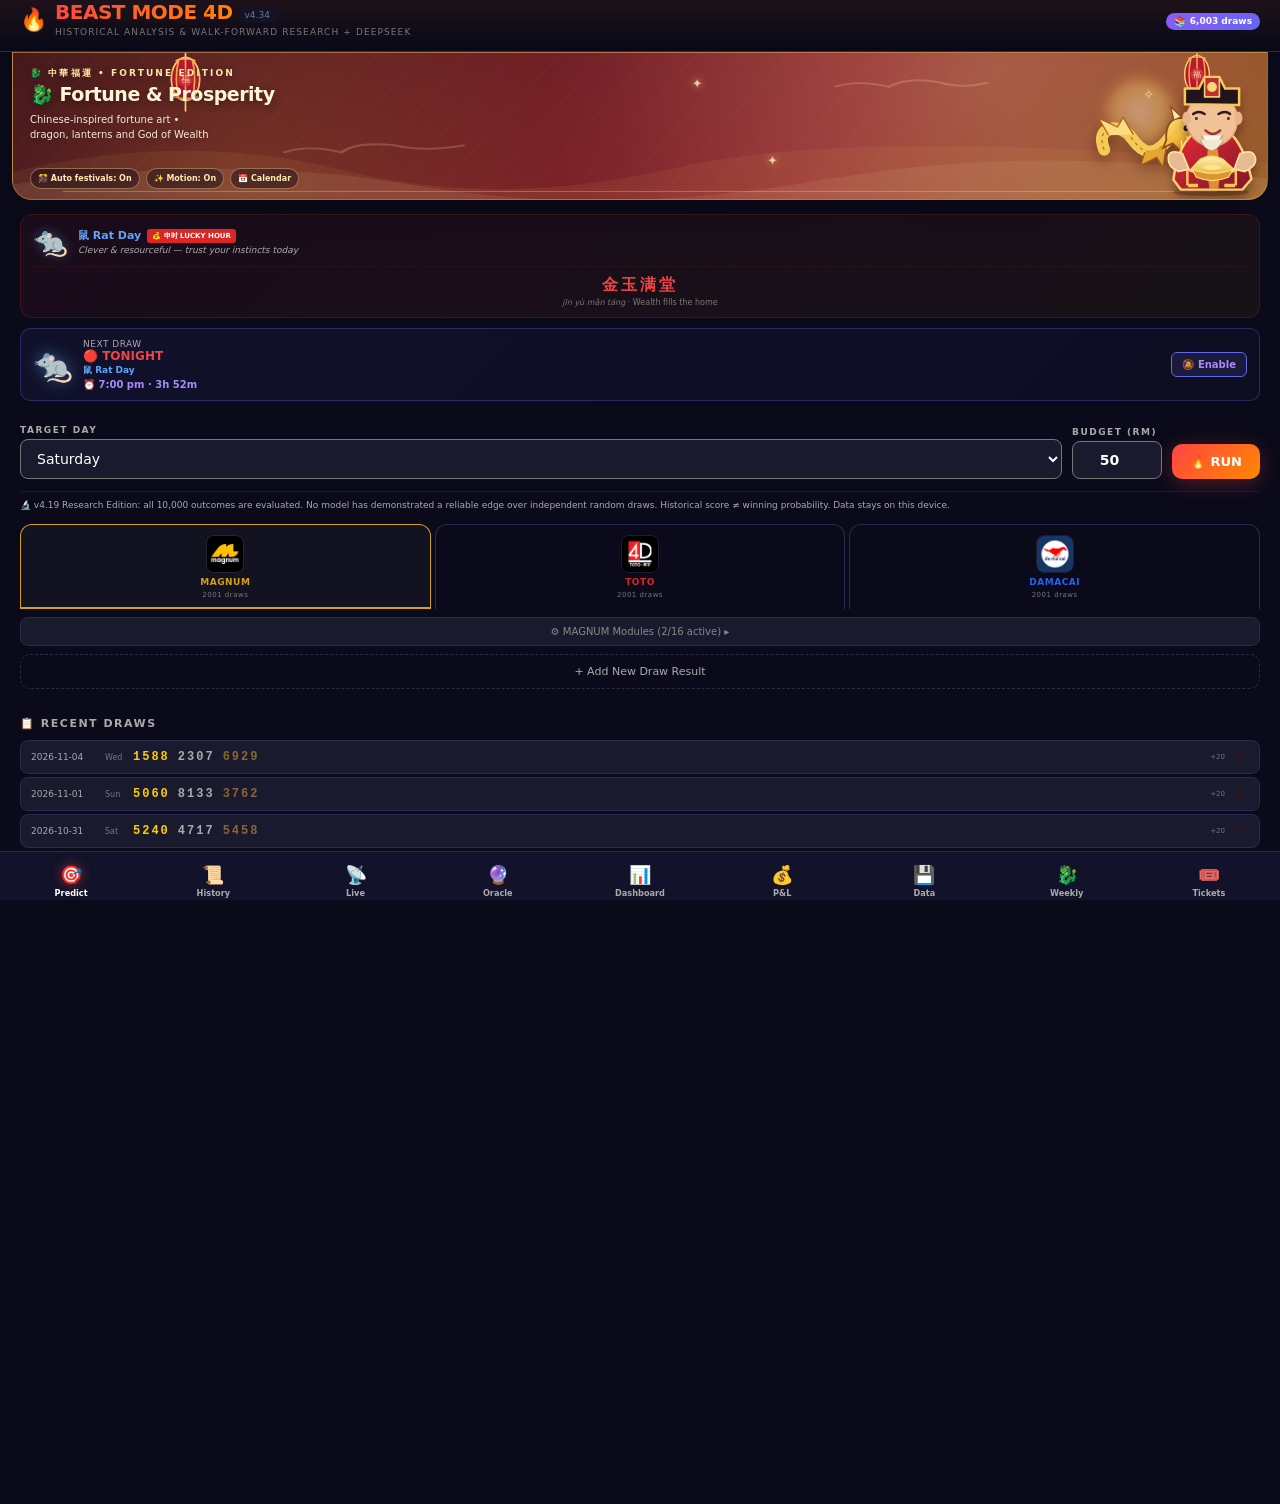
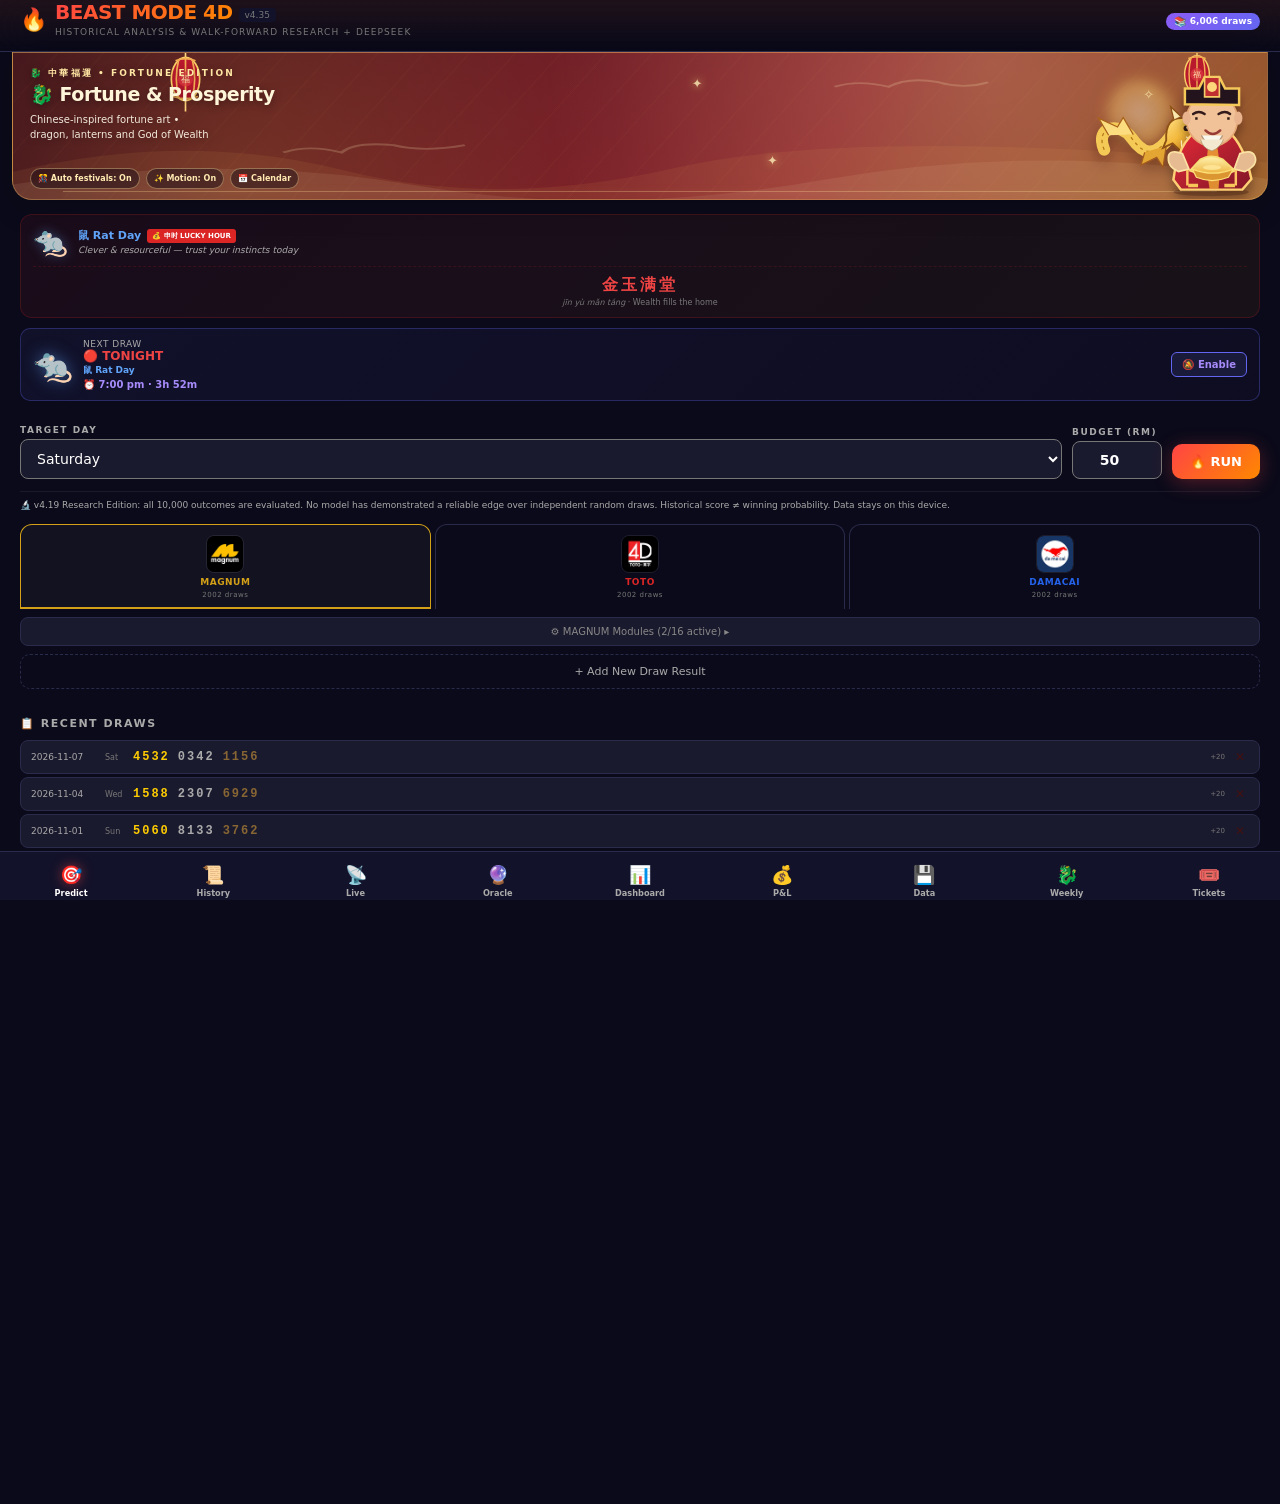
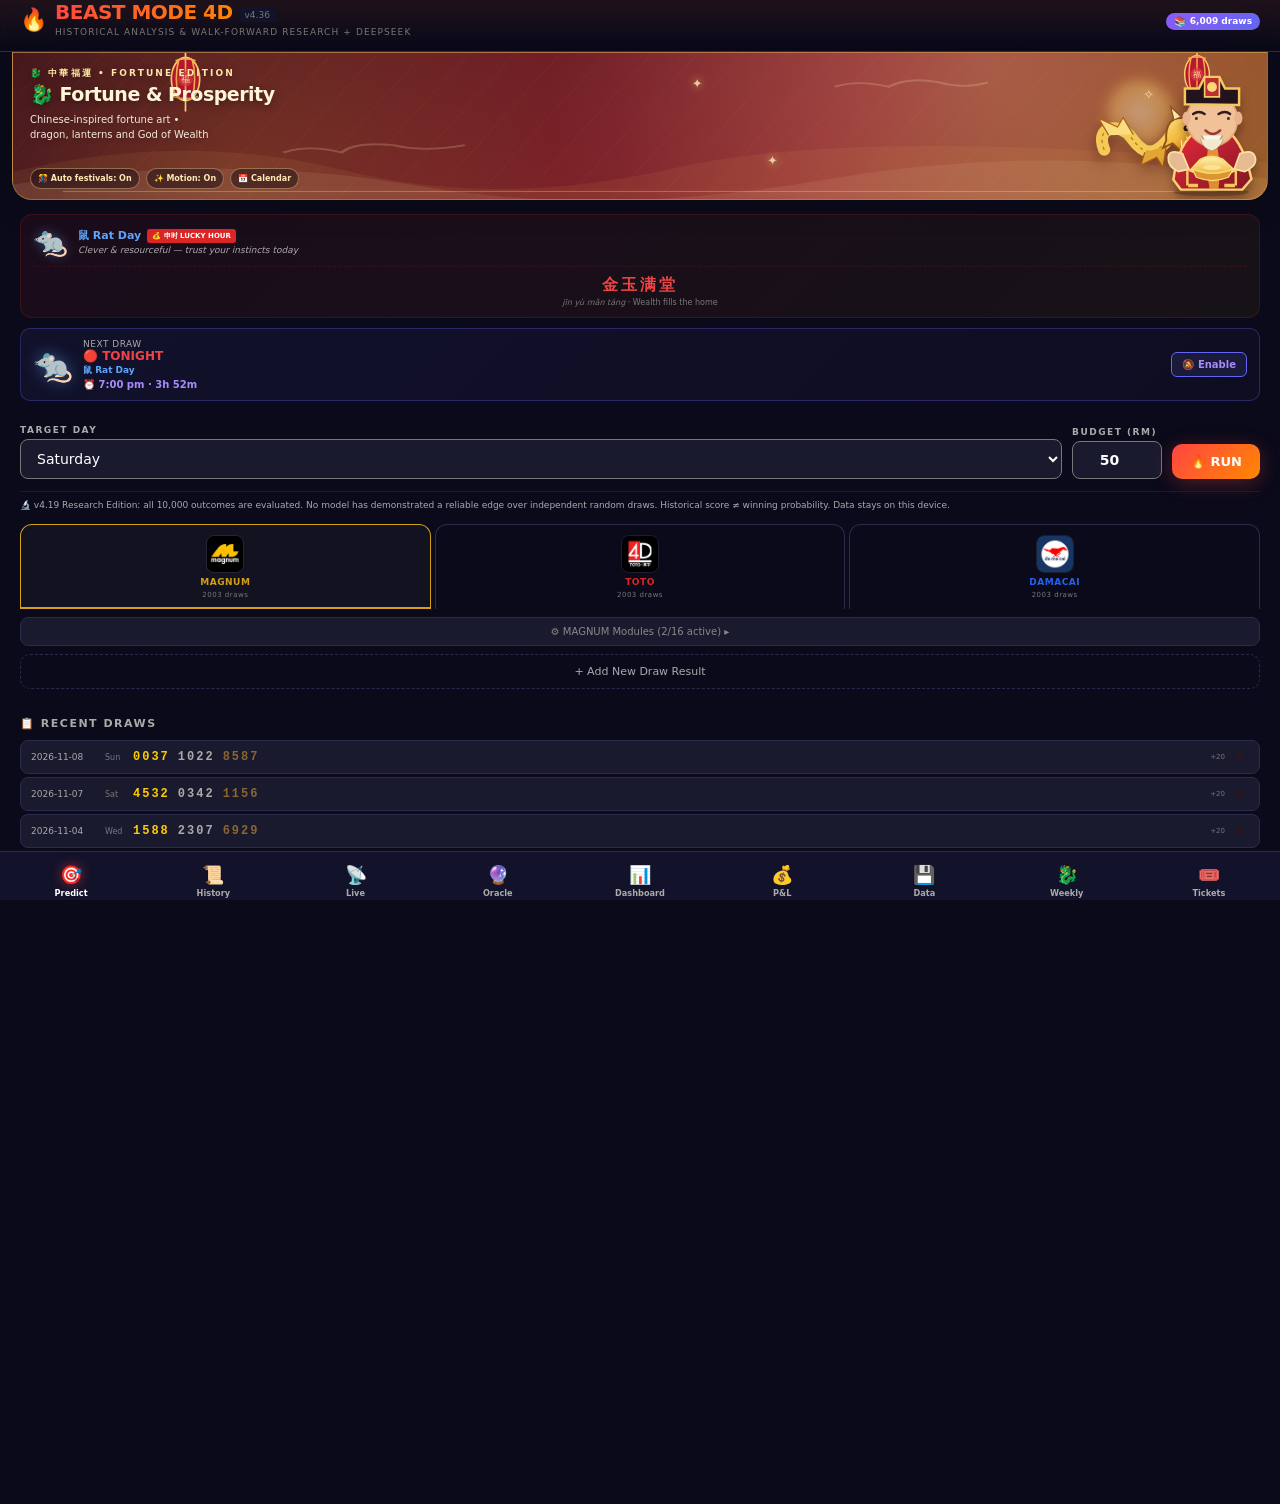
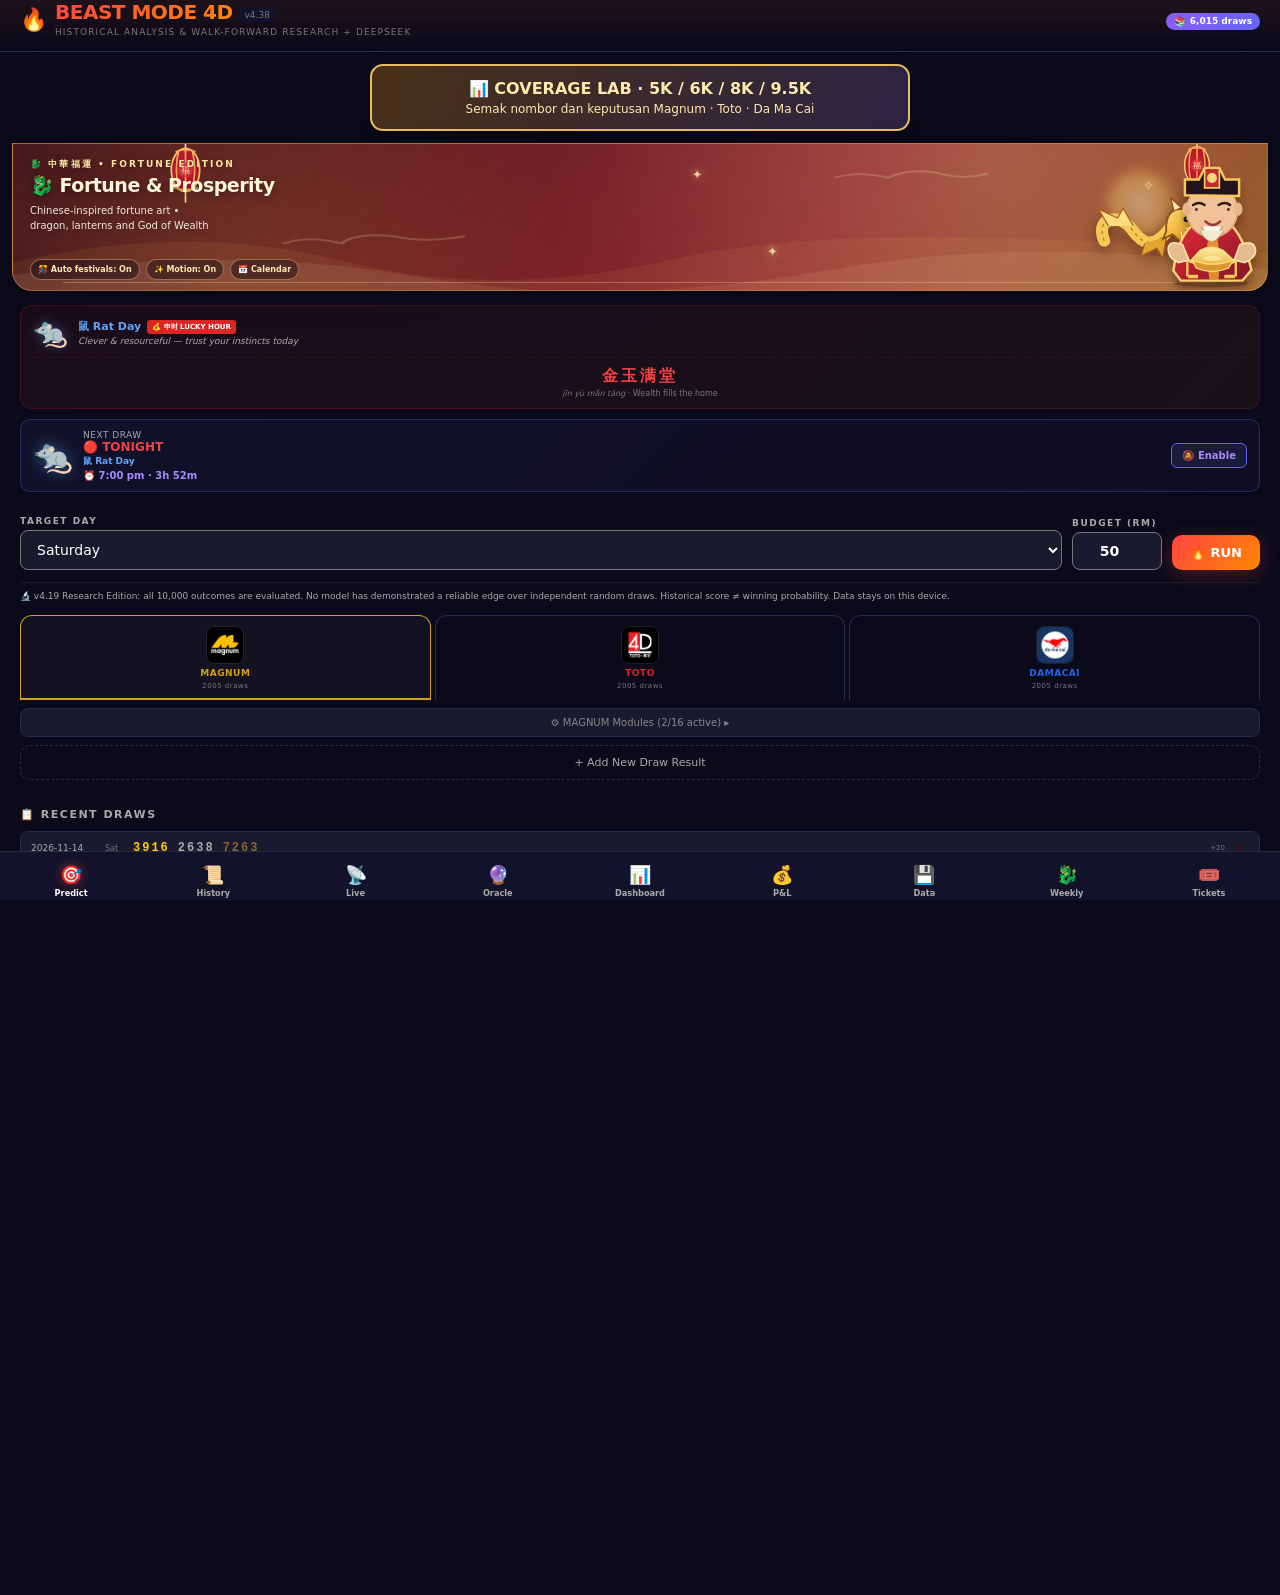
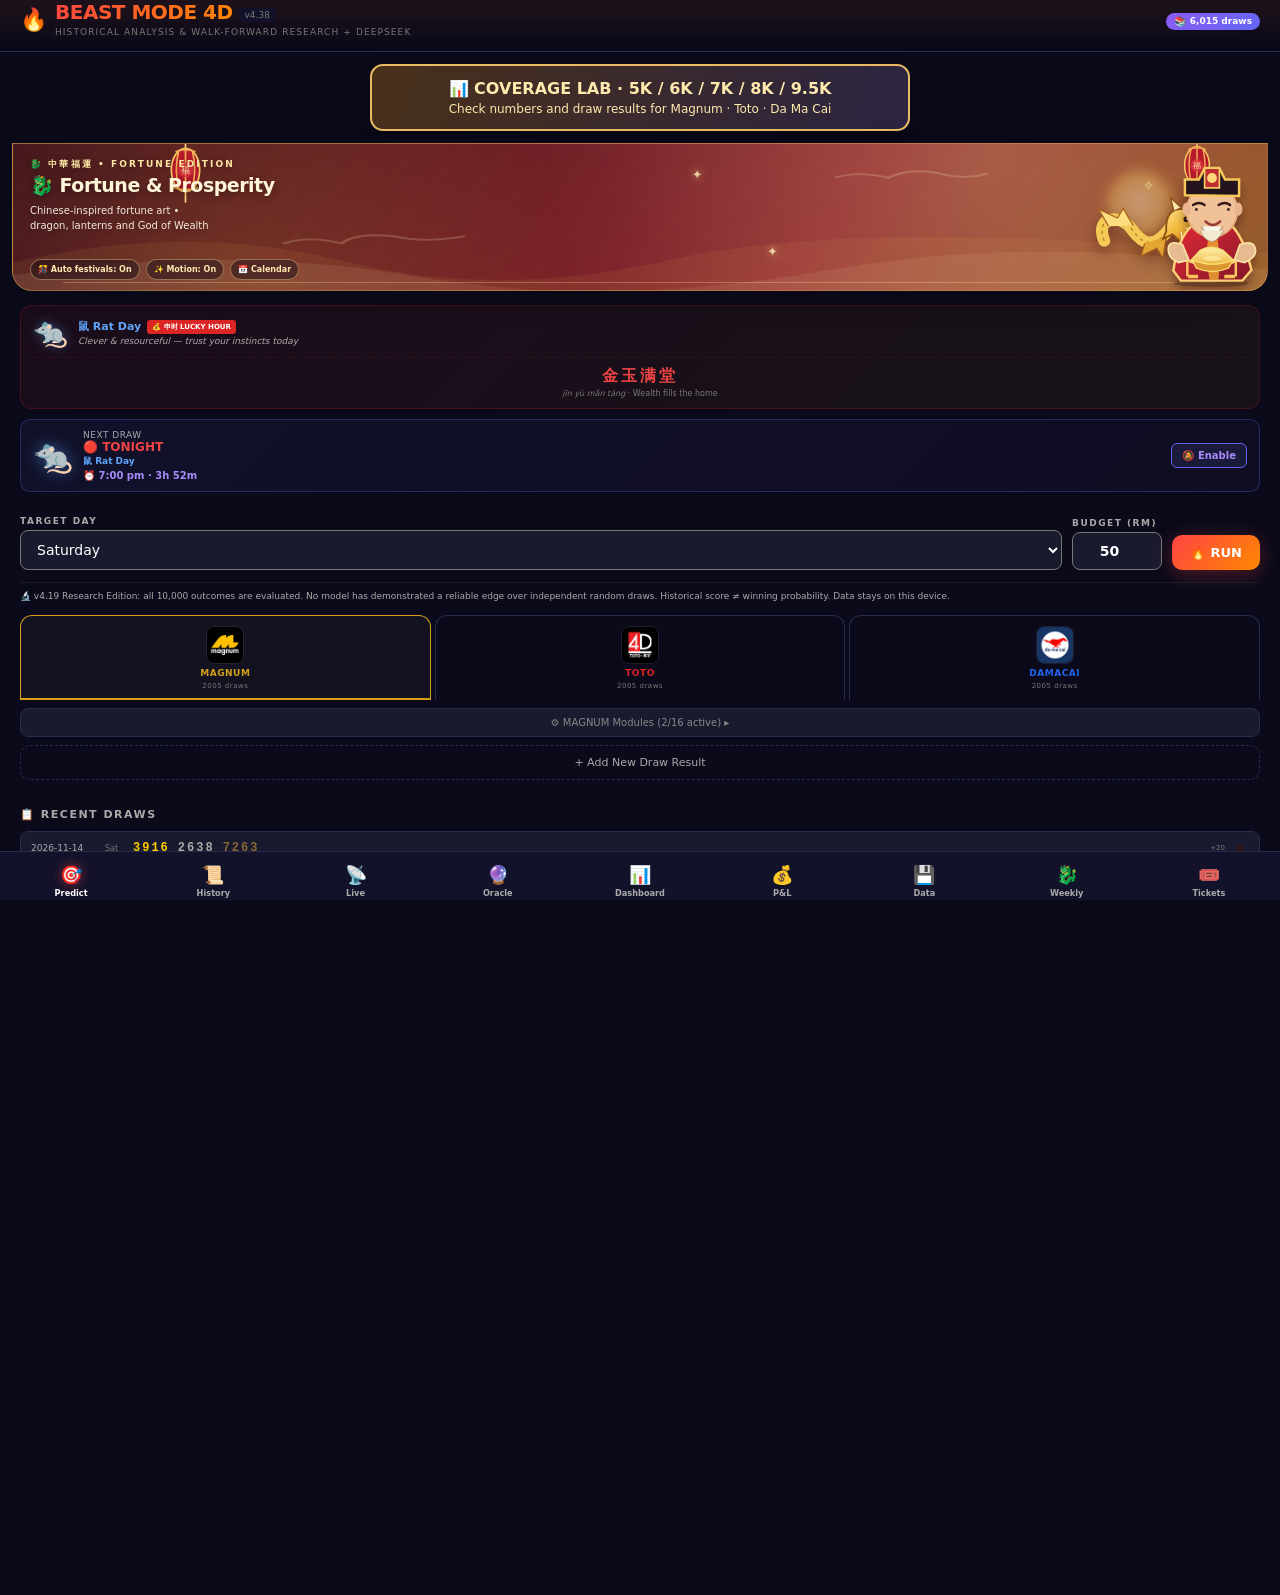
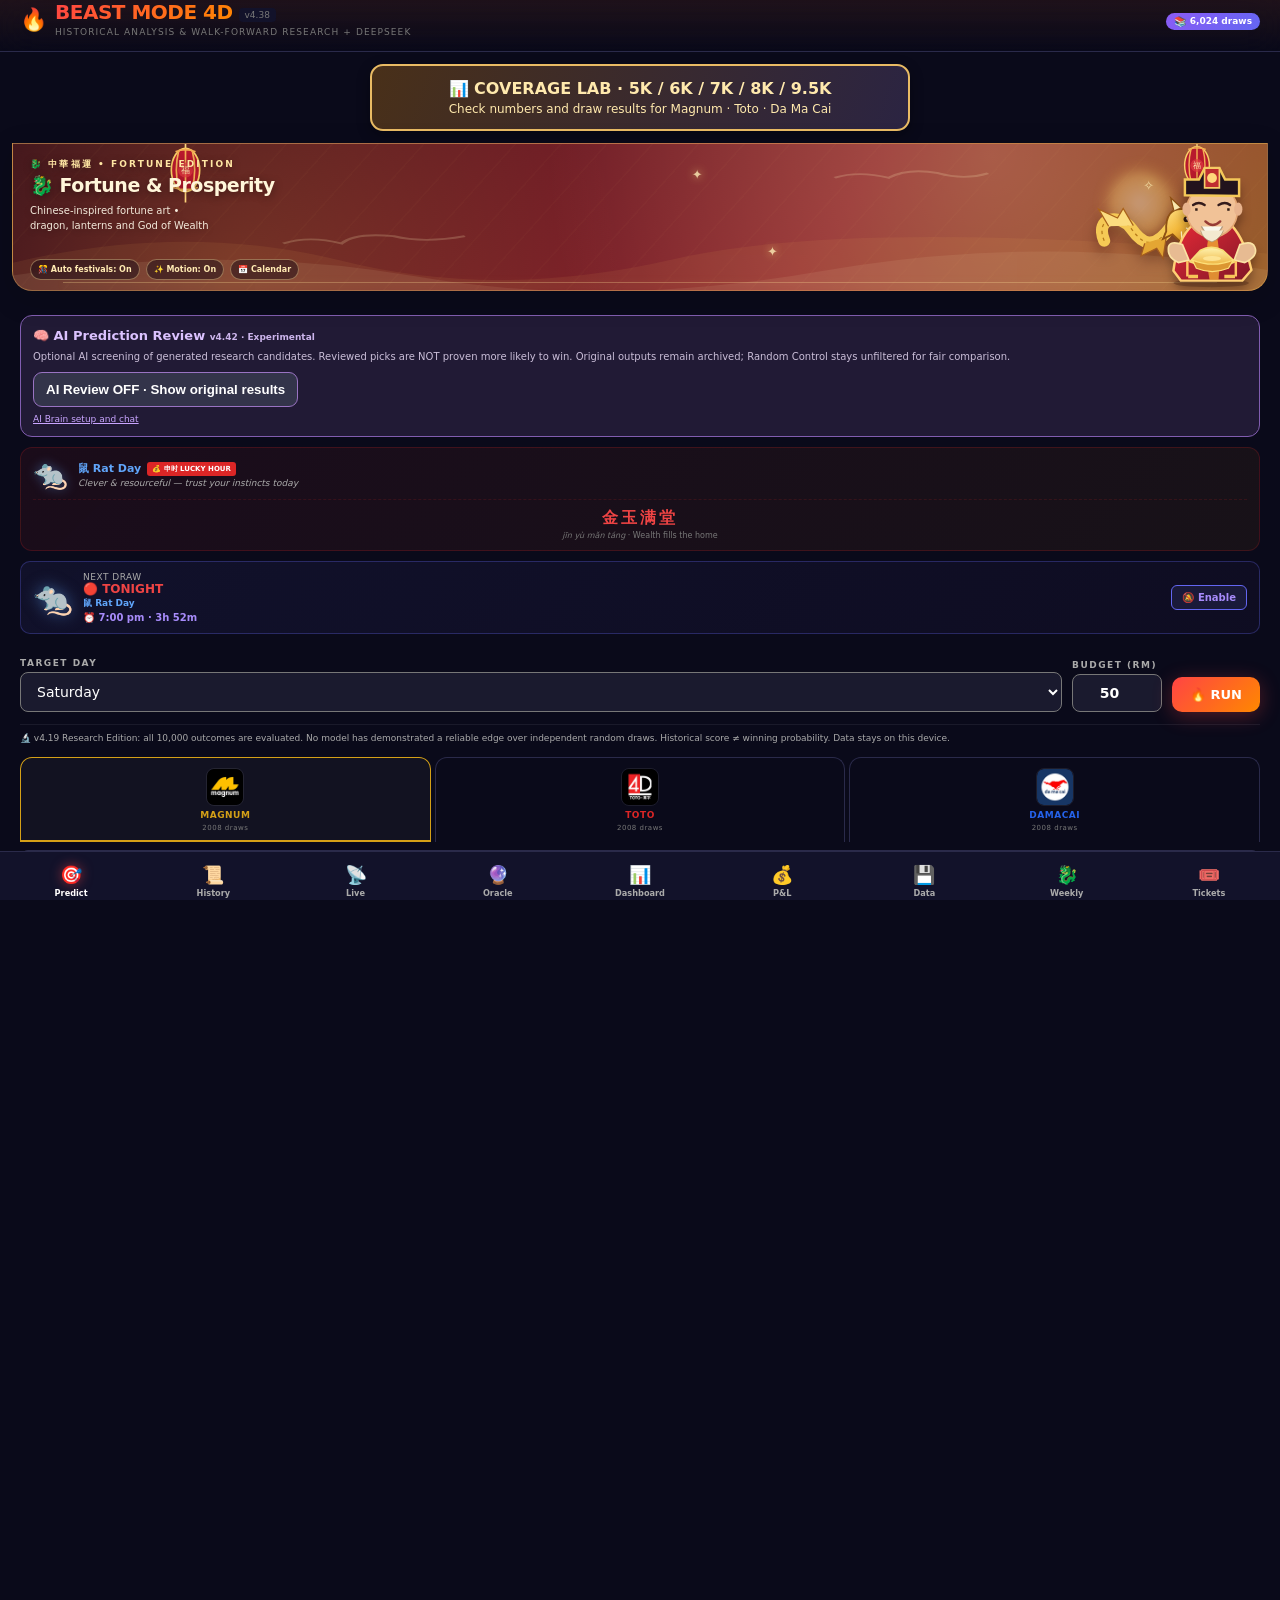
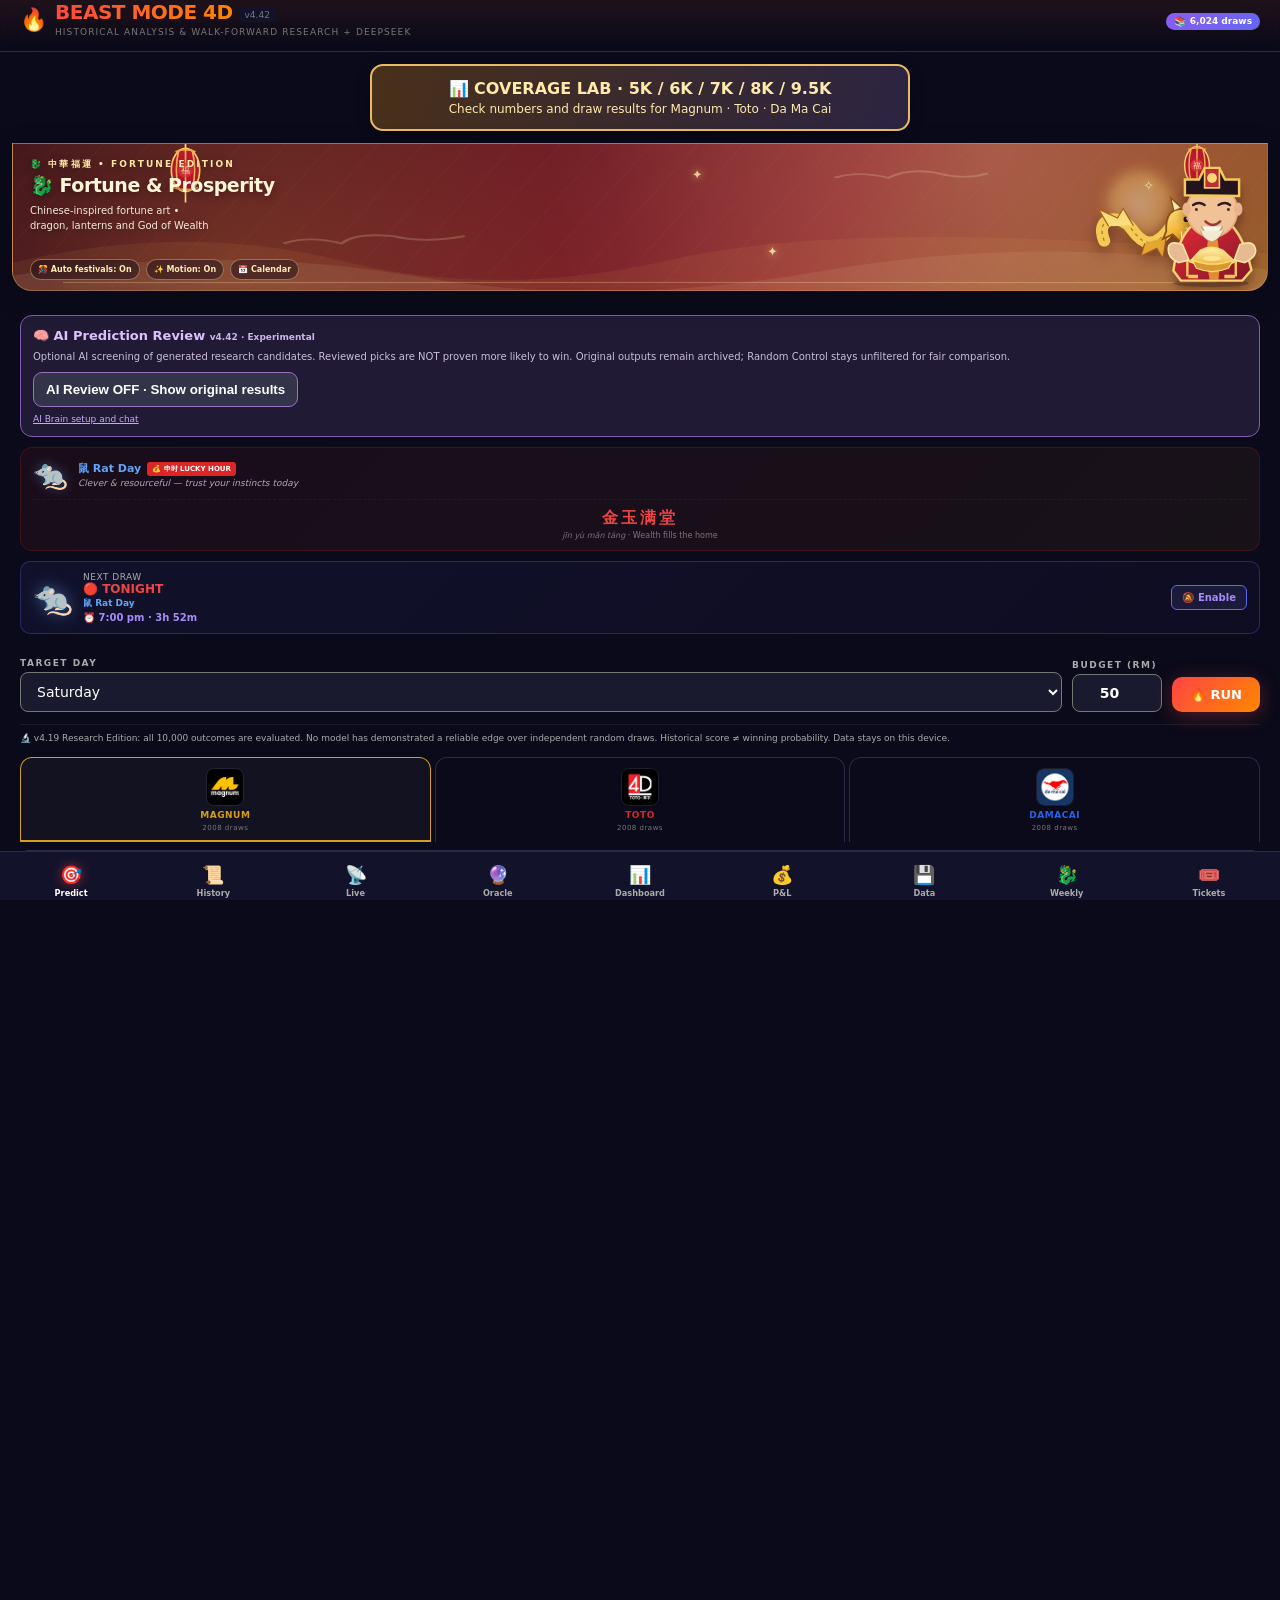
